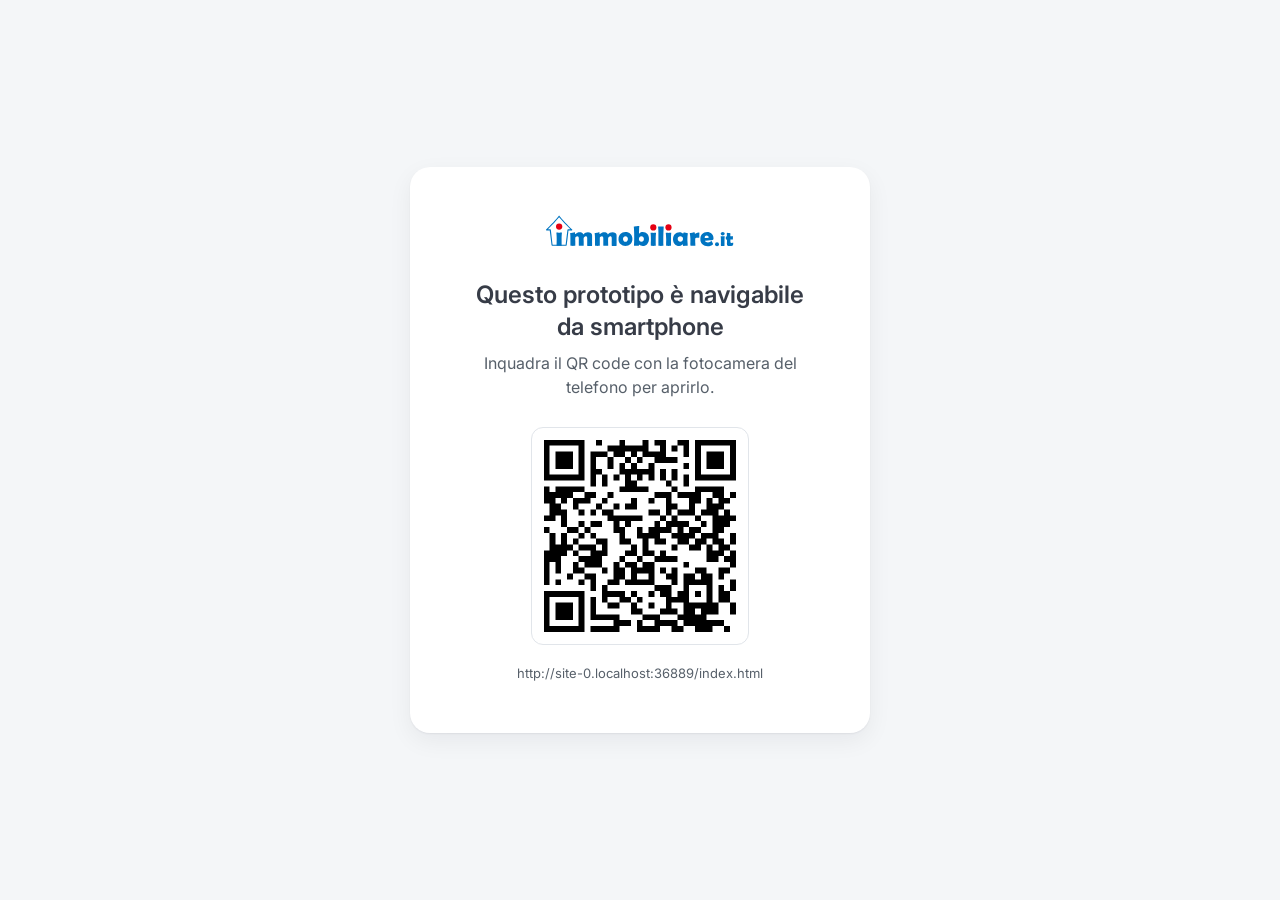
==== index.html @ 1c0529ab "Add files via upload" ====
<!DOCTYPE html>
<html lang="it">
<head>
<meta charset="utf-8">
<meta name="viewport" content="width=device-width, initial-scale=1, viewport-fit=cover">
<meta name="theme-color" content="#ffffff">
<title>Immobiliare.it · Prototipo entry point Mutui</title>
<link rel="preconnect" href="https://fonts.googleapis.com"><link rel="preconnect" href="https://fonts.gstatic.com" crossorigin>
<link href="https://fonts.googleapis.com/css2?family=Inter:wght@400;500;600&display=swap" rel="stylesheet">
<link rel="stylesheet" href="style.css">
</head>
<body>

<section class="desktop-only" aria-label="Apri da smartphone">
  <div class="desk-card">
    <img src="assets/logo.svg" alt="immobiliare.it" class="desk-logo">
    <h1>Questo prototipo è navigabile da smartphone</h1>
    <p>Inquadra il QR code con la fotocamera del telefono per aprirlo.</p>
    <div id="qr" class="qr" aria-hidden="true"></div>
    <p class="desk-url" id="deskUrl"></p>
  </div>
</section>

<div class="app" id="app">
  <header class="site-header">
    <span class="ic24 hd-back"><svg viewBox="0 0 24 24" fill="none"><path fill-rule="evenodd" clip-rule="evenodd" d="M4.234 11.456a.75.75 0 0 0-.001 1.087l6.996 6.747a.75.75 0 1 0 1.042-1.08L6.608 12.75H19.25a.75.75 0 0 0 0-1.5H6.608l5.663-5.46a.75.75 0 1 0-1.042-1.08l-6.995 6.746z" fill="#373C47"/></svg></span>
    <img class="hd-logo" src="assets/logo.svg" alt="immobiliare.it">
    <span class="hd-avatar"><svg viewBox="0 0 40 40" fill="none"><circle cx="20" cy="20" r="19.5" stroke="#D5D7DD"/><circle cx="20" cy="20" r="16" fill="#fff"/><path fill-rule="evenodd" clip-rule="evenodd" d="M20 3.333C10.567 3.333 3.333 10.567 3.333 20c0 4.35 1.537 8.231 4.118 11.15C10.468 34.566 14.915 36.666 20 36.666c5.07 0 9.503-2.088 12.521-5.483 2.595-2.927 4.145-6.82 4.145-11.183C36.666 10.567 29.433 3.333 20 3.333zM8.7 28.733c2.416-3.452 7.105-5.4 11.3-5.4s8.883 1.946 11.3 5.401c-2.55 3.343-6.594 5.432-11.3 5.432-4.707 0-8.752-2.089-11.3-5.433zm5.066-13.317a6.25 6.25 0 1 1 12.5 0 6.25 6.25 0 0 1-12.5 0z" fill="#9FA5B6"/></svg></span>
  </header>

  <div class="sticky-bar" id="stickyBar" aria-hidden="true">
    <div class="sb-info">
      <div class="sb-price">€ 250.000</div>
      <div class="sb-feat"><span class="ic20"><svg viewBox="0 0 20 20" fill="none" stroke="#57606A" stroke-width="1.667" stroke-linecap="round" stroke-linejoin="round"><path d="M15 16.666V5a1.667 1.667 0 0 0-1.667-1.667H6.667A1.667 1.667 0 0 0 5 5v11.666"/><path d="M1.666 16.667h16.667"/><path d="M11.666 10v.008"/></svg></span>5<i></i><span class="ic20"><svg viewBox="0 0 20 20" fill="none" stroke="#57606A" stroke-width="1.667" stroke-linecap="round" stroke-linejoin="round"><path d="M17.5 2.5l-10 10"/><path d="M10 2.5H2.5v15h15V10"/><path d="M13.334 2.5H17.5v4.167"/><path d="M11.667 12.5H7.5V8.333"/></svg></span>140 m²</div>
    </div>
    <div class="sb-icons"><span class="ic24"><svg viewBox="0 0 24 24" fill="none"><path fill-rule="evenodd" clip-rule="evenodd" d="M17.769 2.404a1.75 1.75 0 0 1 2.46.015l1.352 1.352a1.75 1.75 0 0 1 .015 2.46l-9.81 10.043a.75.75 0 0 1-.536.226h-3a.75.75 0 0 1-.75-.75v-3a.75.75 0 0 1 .226-.537l10.043-9.809zm1.4 1.075a.25.25 0 0 0-.352-.002l-.647.632 1.72 1.721.633-.647a.25.25 0 0 0-.002-.352l-1.352-1.352zm-.326 3.424l-1.746-1.746L9 13.066V15h1.934l7.909-8.097z" fill="#0074C1"/><path d="M5.75 4.5c-.69 0-1.25.56-1.25 1.25v12.5c0 .69.56 1.25 1.25 1.25h12.5c.69 0 1.25-.56 1.25-1.25v-6.5a.75.75 0 0 1 1.5 0v6.5A2.75 2.75 0 0 1 18.25 21H5.75A2.75 2.75 0 0 1 3 18.25V5.75A2.75 2.75 0 0 1 5.75 3h6.5a.75.75 0 0 1 0 1.5h-6.5z" fill="#0074C1"/></svg></span><span class="ic24"><svg viewBox="0 0 24 24" fill="none"><path d="M12.53 2.22a.75.75 0 0 0-1.06 0l-2.25 2.25a.75.75 0 0 0 1.06 1.06l.97-.97v10.69a.75.75 0 0 0 1.5 0V4.56l.97.97a.75.75 0 1 0 1.06-1.06l-2.25-2.25z" fill="#0074C1"/><path d="M5.5 10.25c0-.69.56-1.25 1.25-1.25h1.5a.75.75 0 0 0 0-1.5h-1.5A2.75 2.75 0 0 0 4 10.25v9A2.75 2.75 0 0 0 6.75 22h10.5A2.75 2.75 0 0 0 20 19.25v-9a2.75 2.75 0 0 0-2.75-2.75h-1.5a.75.75 0 0 0 0 1.5h1.5c.69 0 1.25.56 1.25 1.25v9c0 .69-.56 1.25-1.25 1.25H6.75c-.69 0-1.25-.56-1.25-1.25v-9z" fill="#0074C1"/></svg></span><span class="ic24"><svg viewBox="0 0 24 24" fill="none"><path d="M8.25 2a.75.75 0 0 0 0 1.5h7.5a.75.75 0 0 0 0-1.5h-7.5zm1.184 6.003a.75.75 0 0 1 .813.681l.75 8.5a.75.75 0 1 1-1.494.132l-.75-8.5a.75.75 0 0 1 .681-.813zm4.069.681a.75.75 0 1 1 1.494.132l-.75 8.5a.75.75 0 0 1-1.494-.132l.75-8.5z" fill="#0074C1"/><path fill-rule="evenodd" clip-rule="evenodd" d="M3 5.25a.75.75 0 0 1 .75-.75h16.5a.75.75 0 0 1 0 1.5h-1.071l-1.253 12.524A2.75 2.75 0 0 1 15.19 21H8.81a2.75 2.75 0 0 1-2.736-2.476L4.82 6H3.75A.75.75 0 0 1 3 5.25zM6.329 6H17.67l-1.237 12.374a1.25 1.25 0 0 1-1.243 1.126H8.81a1.25 1.25 0 0 1-1.244-1.126L6.329 6z" fill="#0074C1"/></svg></span><span class="ic24"><svg viewBox="0 0 24 24" fill="none"><path fill-rule="evenodd" clip-rule="evenodd" d="M15.74 2.61c1.974-.45 4.173.112 5.497 2.244 1.623 2.614 1.198 9.608-8.81 16.513a.75.75 0 0 1-.855 0C1.59 14.478 1.142 7.502 2.751 4.873c1.188-2.168 3.416-2.707 5.4-2.264 1.48.33 2.923 1.22 3.844 2.487.894-1.26 2.284-2.153 3.745-2.486zM12 19.834c9.322-6.617 8.929-12.634 7.963-14.19-.93-1.497-2.43-1.906-3.89-1.573-1.5.34-2.86 1.449-3.366 2.867a.75.75 0 0 1-1.413 0c-.5-1.404-1.921-2.521-3.47-2.866-1.517-.339-2.98.088-3.765 1.535l-.022.038C3.07 7.2 2.678 13.218 12 19.836" fill="#E50013"/></svg></span></div>
  </div>

  <main class="page" id="page"><div class="cat"><div class="c10"><div id="GALLERY" class="gal-mount"><div class="gallery" id="gallery">
  <div class="g-track" id="gTrack">
    <div class="g-slide promo" data-i="5"><img src="assets/2-3.jpg" alt=""></div>
    <div class="g-slide" data-i="0"><img src="assets/1.jpg" alt="Foto 1"></div>
    <div class="g-slide" data-i="1"><img src="assets/2.jpg" alt="Foto 2"></div>
    <div class="g-slide" data-i="2"><img src="assets/1-1.jpg" alt="Foto 3"></div>
    <div class="g-slide" data-i="3"><img src="assets/2-1.jpg" alt="Foto 4"></div>
    <div class="g-slide" data-i="4"><img src="assets/2-2.jpg" alt="Foto 5"></div>
    <div class="g-slide promo" data-i="5"><img src="assets/2-3.jpg" alt="Mutuo">
      <div class="promo-card"><span class="pc-top"><span class="ic24"><svg viewBox="0 0 16 16" fill="none" stroke="#fff" stroke-width="1.3" stroke-linecap="round" stroke-linejoin="round"><path d="M12 1.3H4C3.2 1.3 2.6 1.9 2.6 2.6V13.3C2.6 14 3.2 14.6 4 14.6H12C12.7 14.6 13.3 14 13.3 13.3V2.6C13.3 1.9 12.7 1.3 12 1.3Z"/><path d="M5.3 4H10.6M10.6 9.3V11.9M10.6 6.6H10.6M8 6.6H8M5.3 6.6H5.3M8 9.3H8M5.3 9.3H5.3M8 12H8M5.3 12H5.3"/></svg></span>Mutuo</span><strong>848€/mese</strong><small>Con il 20% di anticipo</small><a class="pc-btn" href="#" data-link>Approfondisci</a></div></div>
    <div class="g-slide" data-i="0"><img src="assets/1.jpg" alt=""></div>
  </div>
</div>
<div class="g-overlay" id="gOverlay">
  <div class="g-count">
    <button class="ic24" id="gPrev" aria-label="Foto precedente"><svg viewBox="0 0 24 24" fill="none"><path d="M15.53 18.53a.75.75 0 0 0 0-1.06L10.06 12l5.47-5.47a.75.75 0 0 0-1.06-1.06l-6 6a.75.75 0 0 0 0 1.06l6 6a.75.75 0 0 0 1.06 0z" fill="#fff"/></svg></button>
    <span id="gCount">1 di 5</span>
    <button class="ic24" id="gNext" aria-label="Foto successiva"><svg viewBox="0 0 24 24" fill="none"><path d="M8.47 18.53a.75.75 0 0 1 0-1.06L13.94 12 8.47 6.53a.75.75 0 0 1 1.06-1.06l6 6a.75.75 0 0 1 0 1.06l-6 6a.75.75 0 0 1-1.06 0z" fill="#fff"/></svg></button>
  </div>
  <div class="g-actions"><span class="g-circ"><svg viewBox="0 0 24 24" fill="none"><path fill-rule="evenodd" clip-rule="evenodd" d="M17.769 2.404a1.75 1.75 0 0 1 2.46.015l1.352 1.352a1.75 1.75 0 0 1 .015 2.46l-9.81 10.043a.75.75 0 0 1-.536.226h-3a.75.75 0 0 1-.75-.75v-3a.75.75 0 0 1 .226-.537l10.043-9.809zm1.4 1.075a.25.25 0 0 0-.352-.002l-.647.632 1.72 1.721.633-.647a.25.25 0 0 0-.002-.352l-1.352-1.352zm-.326 3.424l-1.746-1.746L9 13.066V15h1.934l7.909-8.097z" fill="#0074C1"/><path d="M5.75 4.5c-.69 0-1.25.56-1.25 1.25v12.5c0 .69.56 1.25 1.25 1.25h12.5c.69 0 1.25-.56 1.25-1.25v-6.5a.75.75 0 0 1 1.5 0v6.5A2.75 2.75 0 0 1 18.25 21H5.75A2.75 2.75 0 0 1 3 18.25V5.75A2.75 2.75 0 0 1 5.75 3h6.5a.75.75 0 0 1 0 1.5h-6.5z" fill="#0074C1"/></svg></span><span class="g-circ"><svg viewBox="0 0 24 24" fill="none"><path d="M12.53 2.22a.75.75 0 0 0-1.06 0l-2.25 2.25a.75.75 0 0 0 1.06 1.06l.97-.97v10.69a.75.75 0 0 0 1.5 0V4.56l.97.97a.75.75 0 1 0 1.06-1.06l-2.25-2.25z" fill="#0074C1"/><path d="M5.5 10.25c0-.69.56-1.25 1.25-1.25h1.5a.75.75 0 0 0 0-1.5h-1.5A2.75 2.75 0 0 0 4 10.25v9A2.75 2.75 0 0 0 6.75 22h10.5A2.75 2.75 0 0 0 20 19.25v-9a2.75 2.75 0 0 0-2.75-2.75h-1.5a.75.75 0 0 0 0 1.5h1.5c.69 0 1.25.56 1.25 1.25v9c0 .69-.56 1.25-1.25 1.25H6.75c-.69 0-1.25-.56-1.25-1.25v-9z" fill="#0074C1"/></svg></span><span class="g-circ"><svg viewBox="0 0 24 24" fill="none"><path d="M8.25 2a.75.75 0 0 0 0 1.5h7.5a.75.75 0 0 0 0-1.5h-7.5zm1.184 6.003a.75.75 0 0 1 .813.681l.75 8.5a.75.75 0 1 1-1.494.132l-.75-8.5a.75.75 0 0 1 .681-.813zm4.069.681a.75.75 0 1 1 1.494.132l-.75 8.5a.75.75 0 0 1-1.494-.132l.75-8.5z" fill="#0074C1"/><path fill-rule="evenodd" clip-rule="evenodd" d="M3 5.25a.75.75 0 0 1 .75-.75h16.5a.75.75 0 0 1 0 1.5h-1.071l-1.253 12.524A2.75 2.75 0 0 1 15.19 21H8.81a2.75 2.75 0 0 1-2.736-2.476L4.82 6H3.75A.75.75 0 0 1 3 5.25zM6.329 6H17.67l-1.237 12.374a1.25 1.25 0 0 1-1.243 1.126H8.81a1.25 1.25 0 0 1-1.244-1.126L6.329 6z" fill="#0074C1"/></svg></span><span class="g-circ"><svg viewBox="0 0 24 24" fill="none"><path fill-rule="evenodd" clip-rule="evenodd" d="M15.74 2.61c1.974-.45 4.173.112 5.497 2.244 1.623 2.614 1.198 9.608-8.81 16.513a.75.75 0 0 1-.855 0C1.59 14.478 1.142 7.502 2.751 4.873c1.188-2.168 3.416-2.707 5.4-2.264 1.48.33 2.923 1.22 3.844 2.487.894-1.26 2.284-2.153 3.745-2.486zM12 19.834c9.322-6.617 8.929-12.634 7.963-14.19-.93-1.497-2.43-1.906-3.89-1.573-1.5.34-2.86 1.449-3.366 2.867a.75.75 0 0 1-1.413 0c-.5-1.404-1.921-2.521-3.47-2.866-1.517-.339-2.98.088-3.765 1.535l-.022.038C3.07 7.2 2.678 13.218 12 19.836" fill="#E50013"/></svg></span></div>
</div>
<div class="g-badges" id="gBadges">
  <button class="g-pill g-vedi" data-open-gallery aria-label="Vedi foto"><span class="ic16"><svg viewBox="0 0 16 16" fill="none"><path d="M5.5 2a.5.5 0 0 0 0 1h6A1.5 1.5 0 0 1 13 4.5v6a.5.5 0 0 0 1 0v-6A2.5 2.5 0 0 0 11.5 2h-6z" fill="#fff"/><path fill-rule="evenodd" clip-rule="evenodd" d="M7.333 7.167a1.5 1.5 0 1 1 3 0 1.5 1.5 0 0 1-3 0zm1.5-.5a.5.5 0 1 0 0 1 .5.5 0 0 0 0-1z" fill="#fff"/><path fill-rule="evenodd" clip-rule="evenodd" d="M3.833 4A1.833 1.833 0 0 0 2 5.833v6.334C2 13.179 2.82 14 3.833 14h6.334C11.179 14 12 13.18 12 12.167V5.833A1.833 1.833 0 0 0 10.167 4H3.833zM3 5.833C3 5.373 3.373 5 3.833 5h6.334c.46 0 .833.373.833.833v5.907l-.636-.89a1.17 1.17 0 0 0-1.774-.147l-.097.096-.683.586a.17.17 0 0 1-.227-.009L5.825 9.618a1.17 1.17 0 0 0-1.65 0L3 10.793V5.833zm.001 6.372a.833.833 0 0 0 .832.795h6.334a.8.8 0 0 0 .422-.115l-1.038-1.454a.17.17 0 0 0-.254-.021l-.11.11-.028.027-.698.598a1.17 1.17 0 0 1-1.584-.061L5.118 10.325a.17.17 0 0 0-.236 0L3.02 12.187l-.019.018z" fill="#fff"/></svg></span>Vedi foto</button>
  <span class="g-pill g-num" id="gNum">1/5</span>
</div>
</div><div class="cf"><i class="c0" data-open-gallery role="button" aria-label="Apri galleria"><svg viewBox="0 0 56 56" fill="none"><path d="M4 11C4 6.5 7.5 3 12 3H44C48.4 3 52 6.5 52 11V43C52 47.4 48.4 51 44 51H12C7.5 51 4 47.4 4 43V11Z" fill="#fff"/><path fill-rule="evenodd" d="M23.6 16.5C23.3 16.5 23.1 16.5 23 16.7C22.8 16.9 22.7 17.1 22.7 17.3C22.7 17.6 22.8 17.8 23 17.9C23.1 18.1 23.3 18.2 23.6 18.2H34.1C34.8 18.2 35.4 18.5 35.9 19C36.4 19.5 36.7 20.1 36.7 20.8V31.3C36.7 31.6 36.8 31.8 37 31.9C37.1 32.1 37.3 32.2 37.6 32.2C37.8 32.2 38 32.1 38.2 31.9C38.4 31.8 38.5 31.6 38.5 31.3V20.8C38.5 19.7 38 18.6 37.2 17.7C36.3 16.9 35.2 16.5 34.1 16.5H23.6Z" fill="#0074C1"/><path fill-rule="evenodd" d="M26.8 25.5C26.8 24.8 27.1 24.1 27.6 23.6C28 23.1 28.7 22.9 29.4 22.9C30.1 22.9 30.8 23.1 31.3 23.6C31.8 24.1 32 24.8 32 25.5C32 26.2 31.8 26.9 31.3 27.3C30.8 27.8 30.1 28.1 29.4 28.1C28.7 28.1 28 27.8 27.6 27.3C27.1 26.9 26.8 26.2 26.8 25.5ZM29.4 24.6C29.2 24.6 29 24.7 28.8 24.9C28.6 25 28.5 25.3 28.5 25.5C28.5 25.7 28.6 25.9 28.8 26.1C29 26.3 29.2 26.4 29.4 26.4C29.6 26.4 29.9 26.3 30 26.1C30.2 25.9 30.3 25.7 30.3 25.5C30.3 25.3 30.2 25 30 24.9C29.9 24.7 29.6 24.6 29.4 24.6Z" fill="#0074C1"/><path fill-rule="evenodd" d="M20.7 20C19.8 20 19 20.3 18.4 20.9C17.8 21.5 17.5 22.3 17.5 23.2V34.2C17.5 35.1 17.8 35.9 18.4 36.5C19 37.1 19.8 37.5 20.7 37.5H31.7C32.6 37.5 33.4 37.1 34 36.5C34.6 35.9 35 35.1 35 34.2V23.2C35 22.7 34.9 22.3 34.7 21.9C34.5 21.5 34.3 21.2 34 20.9C33.7 20.6 33.4 20.4 33 20.2C32.6 20 32.2 20 31.7 20H20.7ZM19.2 23.2C19.2 22.4 19.9 21.7 20.7 21.7H31.7C32.5 21.7 33.2 22.4 33.2 23.2V33.5L32.1 31.9C31.9 31.7 31.7 31.5 31.4 31.3C31.2 31.2 30.9 31.1 30.6 31.1C30.3 31.1 30 31.1 29.7 31.2C29.4 31.3 29.2 31.5 29 31.7L28.8 31.8L27.6 32.9C27.6 32.9 27.5 32.9 27.4 32.9C27.3 32.9 27.3 32.9 27.2 32.9L24.1 29.8C23.8 29.4 23.2 29.2 22.7 29.2C22.2 29.2 21.6 29.4 21.3 29.8L19.2 31.8V23.2ZM19.2 34.3C19.2 34.7 19.4 35 19.7 35.3C19.9 35.6 20.3 35.7 20.7 35.7H31.7C32 35.7 32.3 35.6 32.5 35.5L30.7 33L30.5 32.8C30.4 32.8 30.4 32.8 30.3 32.9L30 33.1L28.8 34.2C28.4 34.5 27.9 34.7 27.3 34.7C26.8 34.7 26.3 34.5 26 34.1L22.9 31L22.7 30.9L22.5 31L19.2 34.3Z" fill="#0074C1"/></svg></i><i class="c0"><svg viewBox="0 0 56 56" fill="none"><path d="M4 11C4 6.5 7.5 3 12 3H44C48.4 3 52 6.5 52 11V43C52 47.4 48.4 51 44 51H12C7.5 51 4 47.4 4 43V11Z" fill="#fff"/><path fill-rule="evenodd" d="M19.5 17.6C18.6 17.6 17.8 18 17.2 18.6C16.6 19.2 16.3 20 16.3 20.8V33.1C16.3 33.5 16.4 33.9 16.5 34.3C16.7 34.7 16.9 35 17.2 35.3C17.5 35.6 17.9 35.9 18.3 36C18.7 36.2 19.1 36.3 19.5 36.3H36.4C36.8 36.3 37.2 36.2 37.6 36C38 35.9 38.4 35.6 38.7 35.3C39 35 39.2 34.7 39.4 34.3C39.5 33.9 39.6 33.5 39.6 33.1V26.7C39.6 25.8 39.3 25 38.7 24.4C38.1 23.8 37.3 23.5 36.4 23.5H33.8V20.8C33.8 20 33.4 19.2 32.8 18.6C32.2 18 31.4 17.6 30.6 17.6H19.5ZM18 20.8C18 20 18.7 19.4 19.5 19.4H30.6C31.4 19.4 32 20 32 20.8V24.3C32 24.8 32.4 25.2 32.9 25.2H36.4C37.2 25.2 37.9 25.9 37.9 26.7V33.1C37.9 33.9 37.2 34.5 36.4 34.5H33.8V29.9C33.8 29.6 33.7 29.4 33.5 29.2C33.4 29.1 33.1 29 32.9 29C32.7 29 32.5 29.1 32.3 29.2C32.1 29.4 32 29.6 32 29.9V34.5H19.5C18.7 34.5 18 33.9 18 33.1V20.8Z" fill="#0074C1"/></svg></i><i class="c0"><svg viewBox="0 0 56 56" fill="none"><path d="M4 11C4 6.5 7.5 3 12 3H44C48.4 3 52 6.5 52 11V43C52 47.4 48.4 51 44 51H12C7.5 51 4 47.4 4 43V11Z" fill="#fff"/><path fill-rule="evenodd" d="M16.3 27C16.3 21.6 21.7 17.6 27.9 17.6C28.5 17.6 29 17.6 29.5 17.7C29.7 17.7 29.9 17.8 30.1 18C30.2 18.2 30.3 18.4 30.3 18.7C30.3 18.9 30.1 19.1 30 19.3C29.8 19.4 29.5 19.5 29.3 19.4C28.9 19.4 28.4 19.4 28 19.4C22.3 19.4 18 22.9 18 27C18 31 22.3 34.5 28 34.5C33.6 34.5 37.9 31 37.9 27C37.9 24.9 36.8 23 34.9 21.6V23.7C34.9 24 34.9 24.2 34.7 24.4C34.5 24.5 34.3 24.6 34.1 24.6C33.8 24.6 33.6 24.5 33.5 24.4C33.3 24.2 33.2 24 33.2 23.7V19.7C33.2 19.4 33.3 19.2 33.5 19C33.6 18.9 33.8 18.8 34.1 18.8H38.2C38.4 18.8 38.6 18.9 38.8 19C38.9 19.2 39 19.4 39 19.7C39 19.9 38.9 20.1 38.8 20.3C38.6 20.4 38.4 20.5 38.2 20.5H36.4C38.4 22.2 39.6 24.4 39.6 27C39.6 32.3 34.2 36.3 27.9 36.3C21.7 36.3 16.3 32.3 16.3 27Z" fill="#0074C1"/><path fill-rule="evenodd" d="M24.5 27C24.5 26 24.8 25.1 25.5 24.5C26.1 23.8 27 23.5 28 23.5C28.9 23.5 29.8 23.8 30.4 24.5C31.1 25.1 31.5 26 31.5 27C31.5 27.9 31.1 28.8 30.4 29.4C29.8 30.1 28.9 30.5 28 30.5C27 30.5 26.1 30.1 25.5 29.4C24.8 28.8 24.5 27.9 24.5 27ZM28 25.2C27.5 25.2 27 25.4 26.7 25.7C26.4 26 26.2 26.5 26.2 27C26.2 27.4 26.4 27.9 26.7 28.2C27 28.5 27.5 28.7 28 28.7C28.4 28.7 28.9 28.5 29.2 28.2C29.5 27.9 29.7 27.4 29.7 27C29.7 26.5 29.5 26 29.2 25.7C28.9 25.4 28.4 25.2 28 25.2Z" fill="#0074C1"/></svg></i><i class="c0"><svg viewBox="0 0 56 56" fill="none"><path d="M4 11C4 6.5 7.5 3 12 3H44C48.4 3 52 6.5 52 11V43C52 47.4 48.4 51 44 51H12C7.5 51 4 47.4 4 43V11Z" fill="#fff"/><path fill-rule="evenodd" d="M19.5 19.4C18.6 19.4 17.8 19.7 17.2 20.3C16.6 20.9 16.3 21.7 16.3 22.6V31.9C16.3 32.8 16.6 33.6 17.2 34.2C17.8 34.8 18.6 35.1 19.5 35.1H28.8C29.7 35.1 30.5 34.8 31.1 34.2C31.7 33.6 32 32.8 32 31.9V31.6L37.1 32.7C37.4 32.8 37.7 32.8 38 32.7C38.3 32.7 38.6 32.5 38.8 32.3C39.1 32.1 39.3 31.9 39.4 31.6C39.5 31.3 39.6 31 39.6 30.7V23.5C39.6 23.2 39.5 22.9 39.4 22.6C39.3 22.3 39.1 22.1 38.8 21.9C38.6 21.7 38.3 21.6 38 21.5C37.7 21.5 37.3 21.5 37 21.5L32 22.9V22.6C32 21.7 31.7 20.9 31.1 20.3C30.5 19.7 29.7 19.4 28.8 19.4H19.5ZM32 24.9V29.5C32 29.7 32.1 29.8 32.3 29.8L37.5 31L37.8 31L37.9 30.7V23.5L37.8 23.3L37.5 23.2L32.2 24.6L32 24.9ZM30.3 22.6C30.3 21.8 29.6 21.1 28.8 21.1H19.5C18.7 21.1 18 21.8 18 22.6V31.9C18 32.7 18.7 33.4 19.5 33.4H28.8C29.6 33.4 30.3 32.7 30.3 31.9V22.6Z" fill="#0074C1"/></svg></i><div id="n750_2903" class="ce" data-scroll-calc role="button"><div class="cc"><i class="c1"><svg viewBox="0 0 18 22" fill="none"><path d="M0.8 2.9V18.6C0.8 19.8 1.7 20.8 2.9 20.8H14.3C15.5 20.8 16.5 19.8 16.5 18.6V2.9C16.5 1.7 15.5 0.8 14.3 0.8H2.9C1.7 0.8 0.8 1.7 0.8 2.9Z" stroke="#0074C1" stroke-width="1.6" stroke-linecap="round" stroke-linejoin="round"/></svg></i><i class="c2"><svg viewBox="0 0 3 3" fill="none"><circle cx="1.1" cy="1.05" r="1.05" fill="#0074C1"/></svg></i><i class="c3"><svg viewBox="0 0 3 3" fill="none"><circle cx="1.1" cy="1.05" r="1.05" fill="#0074C1"/></svg></i><i class="c4"><svg viewBox="0 0 3 3" fill="none"><circle cx="1.1" cy="1.05" r="1.05" fill="#0074C1"/></svg></i><i class="c5"><svg viewBox="0 0 3 3" fill="none"><circle cx="1.1" cy="1.05" r="1.05" fill="#0074C1"/></svg></i><i class="c6"><svg viewBox="0 0 3 3" fill="none"><circle cx="1.1" cy="1.05" r="1.05" fill="#0074C1"/></svg></i><i class="c7"><svg viewBox="0 0 3 3" fill="none"><circle cx="1.1" cy="1.05" r="1.05" fill="#0074C1"/></svg></i><i class="c8"><svg viewBox="0 0 3 3" fill="none"><circle cx="1.1" cy="1.05" r="1.05" fill="#0074C1"/></svg></i><i class="c9"><svg viewBox="0 0 3 3" fill="none"><circle cx="1.1" cy="1.05" r="1.05" fill="#0074C1"/></svg></i><i class="ca"><svg viewBox="0 0 3 3" fill="none"><circle cx="1.1" cy="1.05" r="1.05" fill="#0074C1"/></svg></i><i class="cb"><svg viewBox="0 0 18 2" fill="none" style="overflow:visible"><path d="M0.8 0.8H16.2" stroke="#0074C1" stroke-width="1.6" stroke-linecap="round"/></svg></i></div><p class="cd">Mutuo</p></div></div><div class="c10"><div class="ch"><div class="cl"><i class="c0"><svg viewBox="0 0 48 48" fill="none"><path d="M5.2 47.5H32L14 9.5L0 18.3V40C0 43.4 2.1 46.3 5.2 47.5Z" fill="#BEDBA5"/><path d="M45 1.7L18 17.9L33.9 47.9H40C44.4 47.9 48 44.4 48 39.9V7.9C48 5.4 46.8 3.2 45 1.7Z" fill="#FDF9EF"/><path d="M0 18.9L13.5 10.5L3.4 1.5H3.3C1.3 2.9 0 5.3 0 8V18.9Z" fill="#CCE5FF"/><path d="M10 2L19 16.5L44.5 2V1.3C43.2 0.5 41.6 0 40 0H8.5L10 2Z" fill="#CCE5FF"/><path d="M6.7 0.1C4.3 0.4 2.2 1.9 1 3.9L26.5 47H34.5L16.6 16.8L42.5 1V0.3C41.7 0.1 40.8 0 40 0H31.1L13.1 10.9L6.7 0.1Z" fill="#FFE8A9"/><path fill-rule="evenodd" d="M31.5 25.3C32.4 24 33 22.4 33 20.7C33 15.9 28.9 12 23.9 12C19 12 15 15.9 15 20.7C15 22.4 15.5 24 16.4 25.3L16.6 25.7L23.9 36L31.3 25.7L31.5 25.3Z" fill="#0074C1"/><path fill-rule="evenodd" d="M27.8 20.7C27.8 22.7 26.1 24.4 24 24.4C21.8 24.4 20.1 22.7 20.1 20.7C20.1 18.6 21.8 16.9 24 16.9C26.1 16.9 27.8 18.6 27.8 20.7Z" fill="#fff"/><path fill-rule="evenodd" d="M40 1H8C4.1 1 1 4.1 1 8V40C1 43.8 4.1 47 8 47H40C43.8 47 47 43.8 47 40V8C47 4.1 43.8 1 40 1ZM8 0C3.5 0 0 3.5 0 8V40C0 44.4 3.5 48 8 48H40C44.4 48 48 44.4 48 40V8C48 3.5 44.4 0 40 0H8Z" fill="#D9D9D9"/></svg></i><div class="ck"><div class="ch"><p class="cg">Appartamento via Luigi Bertelli 18, Talenti - Monte Sacro, Roma</p></div><div class="cj"><p class="ci">Roma</p><p class="ci">•</p><p class="ci">Talenti - Monte Sacro</p><p class="ci">•</p><p class="ci">Via Luigi Bertelli, 18</p></div></div></div><div class="cu"><div class="cn"><p class="cm">€ 250.000</p></div><div class="ct"><a id="n750_2953" class="cs" data-link><p class="co">Mutuo · 848€ al mese per 30 anni</p><div class="cr"><i class="cp"><svg viewBox="0 0 16 16" fill="none" stroke="#0074C1" stroke-width="1.3" stroke-linecap="round" stroke-linejoin="round"><path d="M12 1.3H4C3.2 1.3 2.6 1.9 2.6 2.6V13.3C2.6 14 3.2 14.6 4 14.6H12C12.7 14.6 13.3 14 13.3 13.3V2.6C13.3 1.9 12.7 1.3 12 1.3Z"/><path d="M5.3 4H10.6M10.6 9.3V11.9M10.6 6.6H10.6M8 6.6H8M5.3 6.6H5.3M8 9.3H8M5.3 9.3H5.3M8 12H8M5.3 12H5.3"/></svg></i><p class="cq">Calcola la tua rata</p></div></a></div></div></div><div class="cz"><div class="cy"><i class="cv"><svg viewBox="0 0 16 16" fill="none"><path fill-rule="evenodd" d="M3.1 2.6C2.6 2.6 2.2 2.8 1.8 3.2C1.5 3.5 1.3 4 1.3 4.5V11.5C1.3 11.7 1.3 11.9 1.4 12.2C1.5 12.4 1.6 12.6 1.8 12.7C2 12.9 2.2 13.1 2.4 13.1C2.6 13.2 2.9 13.3 3.1 13.3H12.8C13 13.3 13.3 13.2 13.5 13.1C13.7 13.1 13.9 12.9 14.1 12.7C14.2 12.6 14.4 12.4 14.5 12.2C14.6 11.9 14.6 11.7 14.6 11.5V7.8C14.6 7.3 14.4 6.8 14.1 6.5C13.7 6.1 13.3 6 12.8 6H11.3V4.5C11.3 4 11.1 3.5 10.7 3.2C10.4 2.8 9.9 2.6 9.4 2.6H3.1ZM2.3 4.5C2.3 4 2.7 3.6 3.1 3.6H9.4C9.9 3.6 10.3 4 10.3 4.5V6.5C10.3 6.7 10.5 7 10.8 7H12.8C13.2 7 13.6 7.3 13.6 7.8V11.5C13.6 11.9 13.2 12.3 12.8 12.3H11.3V9.6C11.3 9.5 11.2 9.4 11.1 9.3C11 9.2 10.9 9.1 10.8 9.1C10.7 9.1 10.5 9.2 10.4 9.3C10.3 9.4 10.3 9.5 10.3 9.6V12.3H3.1C2.7 12.3 2.3 11.9 2.3 11.5V4.5Z" fill="#373C47"/></svg></i><div class="cx"><p class="cw">5</p></div></div><div class="cy"><i class="cv"><svg viewBox="0 0 16 16" fill="none"><path fill-rule="evenodd" d="M2 3.8C2 3.3 2.1 2.8 2.5 2.5C2.8 2.1 3.3 2 3.8 2H12.1C12.6 2 13.1 2.1 13.4 2.5C13.8 2.8 14 3.3 14 3.8V12.1C14 12.6 13.8 13.1 13.4 13.4C13.1 13.8 12.6 14 12.1 14H3.8C3.3 14 2.8 13.8 2.5 13.4C2.1 13.1 2 12.6 2 12.1V3.8ZM3.8 3C3.3 3 3 3.3 3 3.8V12.1C3 12.6 3.3 13 3.8 13H12.1C12.6 13 13 12.6 13 12.1V3.8C13 3.3 12.6 3 12.1 3H3.8ZM5 5.7V6.5C5 6.6 4.9 6.7 4.8 6.8C4.7 6.9 4.6 7 4.5 7C4.3 7 4.2 6.9 4.1 6.8C4 6.7 4 6.6 4 6.5V4.5C4 4.3 4 4.2 4.1 4.1C4.2 4 4.3 4 4.5 4H6.4C6.6 4 6.7 4 6.8 4.1C6.9 4.2 6.9 4.3 6.9 4.5C6.9 4.6 6.9 4.7 6.8 4.8C6.7 4.9 6.6 5 6.4 5H5.7L7.3 6.6C7.4 6.7 7.4 6.8 7.4 6.9C7.4 7.1 7.4 7.2 7.3 7.3C7.2 7.4 7.1 7.4 6.9 7.4C6.8 7.4 6.7 7.4 6.6 7.3L5 5.7ZM11 9.5V10.2L9.3 8.6L8.9 8.4L8.6 8.6L8.4 8.9L8.6 9.3L10.2 11H9.5C9.3 11 9.2 11 9.1 11.1C9 11.2 9 11.3 9 11.5C9 11.6 9 11.7 9.1 11.8C9.2 11.9 9.3 12 9.5 12H11.5C11.6 12 11.7 11.9 11.8 11.8C11.9 11.7 12 11.6 12 11.5V9.5C12 9.3 11.9 9.2 11.8 9.1C11.7 9 11.6 9 11.5 9C11.3 9 11.2 9 11.1 9.1C11 9.2 11 9.3 11 9.5Z" fill="#373C47"/></svg></i><div class="cx"><p class="cw">140 m²</p></div></div><div class="cy"><i class="cv"><svg viewBox="0 0 16 16" fill="none"><path fill-rule="evenodd" d="M3.6 3.5C3.6 3.2 3.7 2.9 3.9 2.7C4.1 2.5 4.3 2.3 4.6 2.3C4.9 2.3 5.2 2.3 5.4 2.5C5.6 2.6 5.8 2.8 5.9 3.1L5.3 4.2C5.3 4.3 5.3 4.4 5.3 4.5C5.3 4.6 5.4 4.7 5.4 4.8C5.5 4.9 5.6 4.9 5.7 4.9C5.8 5 5.9 4.9 6 4.9L8.2 3.9C8.3 3.9 8.3 3.8 8.4 3.7C8.4 3.6 8.5 3.5 8.4 3.4C8.4 3.3 8.4 3.2 8.3 3.1C8.3 3 8.2 3 8.1 3L6.8 2.7C6.6 2.2 6.3 1.8 5.9 1.6C5.4 1.3 4.9 1.2 4.4 1.3C3.9 1.4 3.4 1.7 3.1 2.1C2.8 2.5 2.6 2.9 2.6 3.5V7.6H1.8C1.7 7.6 1.5 7.7 1.4 7.8C1.3 7.9 1.3 8 1.3 8.1C1.3 8.2 1.3 8.4 1.4 8.5C1.5 8.6 1.7 8.6 1.8 8.6H2.6V10.1C2.6 10.7 2.8 11.3 3.1 11.7C3.4 12.2 3.8 12.6 4.3 12.9V14.1C4.3 14.2 4.3 14.4 4.4 14.5C4.5 14.6 4.7 14.6 4.8 14.6C4.9 14.6 5 14.6 5.1 14.5C5.2 14.4 5.3 14.2 5.3 14.1V13.2C5.4 13.3 5.6 13.3 5.8 13.3H10.1C10.3 13.3 10.5 13.3 10.6 13.2V14.1C10.6 14.2 10.7 14.4 10.8 14.5C10.9 14.6 11 14.6 11.1 14.6C11.2 14.6 11.4 14.6 11.5 14.5C11.6 14.4 11.6 14.2 11.6 14.1V12.9C12.1 12.6 12.5 12.2 12.8 11.7C13.1 11.3 13.3 10.7 13.3 10.1V8.6H14.1C14.2 8.6 14.4 8.6 14.5 8.5C14.6 8.4 14.6 8.2 14.6 8.1C14.6 8 14.6 7.9 14.5 7.8C14.4 7.7 14.2 7.6 14.1 7.6H3.6V3.5ZM12.3 8.6H3.6V10.1C3.6 10.7 3.8 11.2 4.3 11.6C4.7 12.1 5.2 12.3 5.8 12.3H10.1C10.7 12.3 11.2 12.1 11.6 11.6C12.1 11.2 12.3 10.7 12.3 10.1V8.6Z" fill="#373C47"/></svg></i><div class="cx"><p class="cw">2</p></div></div><div class="cy"><i class="cv"><svg viewBox="0 0 16 16" fill="none"><path fill-rule="evenodd" d="M2 2.8C2 2.3 2.3 2 2.8 2H4.8C5.2 2 5.6 2.3 5.6 2.8V4.3H7.5C7.9 4.3 8.3 4.7 8.3 5.1V7.3H10.1C10.6 7.3 11 7.7 11 8.1V10.3H13.1C13.6 10.3 14 10.7 14 11.1V13.1C14 13.6 13.6 14 13.1 14H2.8C2.3 14 2 13.6 2 13.1V2.8ZM3 3V13H13V11.3H10.8C10.3 11.3 10 10.9 10 10.5V8.3H8.1C7.7 8.3 7.3 7.9 7.3 7.5V5.3H5.5C5 5.3 4.6 4.9 4.6 4.5V3H3Z" fill="#373C47"/></svg></i><div class="cx"><p class="cw">R</p></div></div><div class="cy"><i class="cv"><svg viewBox="0 0 16 16" fill="none"><path fill-rule="evenodd" d="M10.5 10.2L10.8 10.3L11.1 10.2L12.2 9C12.3 8.8 12.3 8.6 12.2 8.4L11.9 8.3L11.6 8.4L11.2 8.8V6.4C11.2 6.1 11 6 10.8 6C10.6 6 10.4 6.1 10.4 6.4V8.8L10 8.4L9.7 8.3L9.4 8.4C9.3 8.6 9.3 8.8 9.4 9L10.5 10.2ZM4.8 6.1L5.1 6L5.4 6.1L6.5 7.2C6.7 7.4 6.7 7.7 6.5 7.8L6.2 8L5.9 7.8L5.5 7.4V9.9C5.5 10.1 5.3 10.3 5.1 10.3C4.9 10.3 4.7 10.1 4.7 9.9V7.4L4.3 7.8L4 8L3.7 7.8C3.6 7.6 3.6 7.4 3.7 7.2L4.8 6.1Z" fill="#373C47"/><path fill-rule="evenodd" d="M14 3.8V12.1C14 12.6 13.8 13.1 13.4 13.4C13.1 13.8 12.6 14 12.1 14H3.8C3.3 14 2.8 13.8 2.5 13.4C2.1 13.1 2 12.6 2 12.1V3.8C2 3.3 2.1 2.8 2.5 2.5C2.8 2.1 3.3 2 3.8 2H12.1C12.6 2 13.1 2.1 13.4 2.5C13.8 2.8 14 3.3 14 3.8ZM13 12.1V3.8C13 3.3 12.6 3 12.1 3H8.5V13H12.1C12.6 13 13 12.6 13 12.1ZM7.5 13V3H3.8C3.3 3 3 3.3 3 3.8V12.1C3 12.6 3.3 13 3.8 13H7.5Z" fill="#373C47"/></svg></i><div class="cx"><p class="cw">Sì</p></div></div><div class="cy"><i class="cv"><svg viewBox="0 0 16 16" fill="none"><path fill-rule="evenodd" d="M7.1 1.3C6.3 1.3 5.5 1.6 4.9 2.2C4.3 2.8 3.9 3.6 3.9 4.4V9.9H3.6V9.6C3.6 9.5 3.6 9.4 3.5 9.3C3.4 9.2 3.2 9.1 3.1 9.1C3 9.1 2.9 9.2 2.8 9.3C2.7 9.4 2.6 9.5 2.6 9.6V10.3L2.1 11.5C2 11.8 1.9 12 1.9 12.3C1.9 12.5 2 12.8 2.1 13L2.3 13.6C2.2 13.7 2.1 13.7 2 13.8C2 13.9 1.9 14 2 14.2C2 14.3 2 14.4 2.1 14.5C2.2 14.6 2.3 14.6 2.4 14.6H13.4C13.6 14.6 13.7 14.6 13.8 14.5C13.9 14.4 13.9 14.3 13.9 14.2C14 14 13.9 13.9 13.9 13.8C13.8 13.7 13.7 13.7 13.6 13.6L13.8 13C13.9 12.8 14 12.5 14 12.3C14 12 13.9 11.8 13.8 11.5L13.3 10.3V9.6C13.3 9.5 13.2 9.4 13.1 9.3C13 9.2 12.9 9.1 12.8 9.1C12.7 9.1 12.5 9.2 12.4 9.3C12.3 9.4 12.3 9.5 12.3 9.6V9.9H11.9V4.4C11.9 3.6 11.6 2.8 11 2.2C10.4 1.6 9.6 1.3 8.8 1.3H7.1ZM11.3 13.6H12.5L12.9 12.6C13 12.5 13 12.4 13 12.3C13 12.2 13 12 12.9 11.9L12.5 10.9H11.3V13.6ZM10.3 10.9V13.6H8.4V10.9H10.3ZM10.8 9.9H10.9V5.3H4.9V9.9H10.8ZM7.4 13.6H5.6V10.9H7.4V13.6ZM4.6 13.6V10.9H3.4L3 11.9C2.9 12 2.9 12.2 2.9 12.3C2.9 12.4 2.9 12.5 3 12.6L3.4 13.6H4.6ZM6.3 2.4C6.6 2.3 6.8 2.3 7.1 2.3H7.4V3.5L6.3 2.4ZM5.5 3C5.2 3.4 5 3.8 5 4.3H6.9L5.5 3ZM10.4 3C10.7 3.4 10.9 3.8 10.9 4.3H9L10.4 3ZM9.6 2.4L8.4 3.5V2.3H8.8C9.1 2.3 9.3 2.3 9.6 2.4Z" fill="#373C47"/></svg></i><div class="cx"><p class="cw">Balcone</p></div></div></div></div><div class="c1a"><div class="c19"><div class="c15"><i class="c11"><svg viewBox="0 0 24 24" fill="none"><path fill-rule="evenodd" d="M17.7 2.4C18 2 18.5 1.9 19 1.9C19.4 1.9 19.9 2 20.2 2.4L21.5 3.7C21.9 4 22 4.5 22 4.9C22 5.4 21.9 5.9 21.5 6.2L11.7 16.2L11.2 16.5H8.2C8 16.5 7.8 16.4 7.7 16.2C7.5 16.1 7.5 15.9 7.5 15.7V12.7L7.7 12.2L17.7 2.4ZM19.1 3.4H18.8L18.1 4.1L19.8 5.8L20.5 5.1V4.8L19.1 3.4ZM18.8 6.9L17 5.1L9 13V15H10.9L18.8 6.9Z" fill="#373C47"/><path fill-rule="evenodd" d="M5.7 4.5C5 4.5 4.5 5 4.5 5.7V18.2C4.5 18.9 5 19.5 5.7 19.5H18.2C18.9 19.5 19.5 18.9 19.5 18.2V11.7C19.5 11.5 19.5 11.3 19.7 11.2C19.8 11 20 11 20.2 11C20.4 11 20.6 11 20.7 11.2C20.9 11.3 21 11.5 21 11.7V18.2C21 18.9 20.7 19.6 20.1 20.1C19.6 20.7 18.9 21 18.2 21H5.7C5 21 4.3 20.7 3.8 20.1C3.2 19.6 3 18.9 3 18.2V5.7C3 5 3.2 4.3 3.8 3.8C4.3 3.2 5 3 5.7 3H12.2C12.4 3 12.6 3 12.7 3.2C12.9 3.3 13 3.5 13 3.7C13 3.9 12.9 4.1 12.7 4.2C12.6 4.4 12.4 4.5 12.2 4.5H5.7Z" fill="#373C47"/></svg></i><div class="c14"><div class="c13"><p class="c12">Nota</p></div></div></div><div class="c17"><p class="c16">aggiungi</p></div><div class="c18"></div></div></div><div class="c1z"><div id="n750_3007" class="c1y"><div class="c1b"></div><a id="n750_3009" class="c1m" data-link><div class="c1i"><div class="c1e"><div class="c1d"><b class="c1c"></b></div></div><div class="c1h"><p class="c1f">Quanto mutuo puoi ottenere?</p><p class="c1g">Simula importo e rata in 3 minuti</p></div></div><div class="c1l"><div class="c1k"><p class="c1j">FAI UNA SIMULAZIONE</p></div></div></a><div class="c1x"><div class="c1t"><div class="c1p"><div class="c1d"><div class="c1n"></div><b class="c1o"></b></div></div><div class="c1s"><div class="ch"><p class="c1q">Eni Plenitude</p></div><div class="ch"><p class="c1r">Con Fixa Time 24 Smart, 30% di sconto su luce e/o gas</p></div></div></div><div class="c1w"><div class="c1v"><p class="c1u">Approfittane</p></div></div></div></div></div><div class="c22"><i class="c11"><svg viewBox="0 0 24 24" fill="none"><path fill-rule="evenodd" d="M14.9 14.9C15.1 15 15.3 15 15.5 14.9C15.6 14.8 15.8 14.7 15.9 14.5C16 14.3 16 14.1 15.9 13.9C15.8 13.8 15.7 13.6 15.5 13.5L12.7 12.2V8.2C12.7 8 12.6 7.8 12.5 7.7C12.3 7.5 12.1 7.5 12 7.5C11.8 7.5 11.6 7.5 11.4 7.7C11.3 7.8 11.2 8 11.2 8.2V12.4C11.2 12.9 11.5 13.3 11.9 13.5L14.9 14.9Z" fill="#373C47"/><path fill-rule="evenodd" d="M12 2C6.5 2 2 6.2 2 11.7C2 17.2 6.4 22 12 22C17.5 22 22 17.2 22 11.7C22 6.2 17.4 2 12 2ZM3.5 11.7C3.5 7 7.2 3.5 12 3.5C16.7 3.5 20.5 7 20.5 11.7C20.5 16.4 16.6 20.5 12 20.5C7.3 20.5 3.5 16.4 3.5 11.7Z" fill="#373C47"/></svg></i><p class="c20">Annuncio aggiornato il 21/07/2026</p><div class="c21"></div></div><div class="c2f"><div class="c24"><p class="c23">Descrizione</p></div><div class="ch"><p class="c25">riferimento: SRL - VIA BERTELLI</p></div><div class="c27"><p class="c26">Appartamento ampia metratura Montesacro</p></div><div class="c29"><div class="ch"><p class="c28">Rivolta Immobiliare propone in vendita, nel cuore di Montesacro e più precisamente in Via Luigi Bertelli, un ampio appartamento di circa 140 mq situato al piano rialzato di un elegante stabile con ascensore, recentemente valorizzato grazie agli interventi del Bonus 110.

L’immobile si distingue per gli spazi generosi e ben distribuiti: ingresso, grande salone, quattro camere da letto, cucina abitabile, due ripostigli, armadi a muro e balcone.</p></div></div><div class="c2d"><div class="c2c"><i class="c2a"><svg viewBox="0 0 24 24" fill="none"><path d="M18.5 8.9C18.3 8.8 18.1 8.7 17.9 8.7C17.8 8.7 17.6 8.8 17.4 8.9L11.9 14.4L6.5 8.9C6.3 8.8 6.1 8.7 6 8.7C5.8 8.7 5.6 8.8 5.4 8.9C5.3 9.1 5.2 9.3 5.2 9.5C5.2 9.6 5.3 9.8 5.4 10L11.4 16C11.6 16.1 11.8 16.2 11.9 16.2C12.1 16.2 12.3 16.1 12.5 16L18.5 10C18.6 9.8 18.7 9.6 18.7 9.4C18.7 9.3 18.6 9.1 18.5 8.9Z" fill="#0074C1"/></svg></i><p class="c2b">leggi tutto</p></div></div><div class="c2e"></div></div><div class="c2o"><div class="c2h"><div class="c2g"></div></div><div class="c2m"><p class="c2j">Se vuoi saperne di più, puoi parlare con <span class="c2i">Rivolta Immobiliare dal 1956</span>.</p><div class="c2l"><p class="c2k">Invia messaggio</p></div></div><div class="c2n"></div></div><div class="c2f"><div class="c24"><p class="c23">Caratteristiche</p></div><div class="c2t"><div class="c2r"><i><svg viewBox="0 0 36 36" fill="none"><path fill-rule="evenodd" d="M15.1 15.8a.9.9 0 1 0 1.8 0 .9.9 0 1 0-1.8 0ZM19.2 15.8a.9.9 0 1 0 1.8 0 .9.9 0 1 0-1.8 0ZM19.2 19.3a.9.9 0 1 0 1.8 0 .9.9 0 1 0-1.8 0ZM19.2 22.8a.9.9 0 1 0 1.8 0 .9.9 0 1 0-1.8 0ZM15.1 19.3a.9.9 0 1 0 1.8 0 .9.9 0 1 0-1.8 0ZM15.1 22.8a.9.9 0 1 0 1.8 0 .9.9 0 1 0-1.8 0ZM8.1 25.2a.9.9 0 1 0 1.8 0 .9.9 0 1 0-1.8 0ZM8.1 28.1a.9.9 0 1 0 1.8 0 .9.9 0 1 0-1.8 0ZM8.1 22.2a.9.9 0 1 0 1.8 0 .9.9 0 1 0-1.8 0Z" fill="#373C47"/><path fill-rule="evenodd" d="M14.8 11.5C14 11.5 13.2 11.8 12.6 12.4C12 13 11.6 13.8 11.6 14.7V16.2L3.9 20C3.7 20.1 3.6 20.3 3.5 20.5C3.4 20.7 3.4 20.9 3.5 21.1C3.6 21.3 3.8 21.5 4 21.6C4.2 21.7 4.4 21.7 4.6 21.6V30.4C4.6 31.5 5.5 32.5 6.7 32.5H22.4C23 32.5 23.5 32.2 23.9 31.9C24.2 31.5 24.5 30.9 24.5 30.4V14.7C24.5 13.8 24.1 13 23.5 12.4C22.9 11.8 22.1 11.5 21.2 11.5H14.8ZM20.4 30.7H22.4L22.7 30.4V14.7C22.7 13.9 22 13.2 21.2 13.2H14.8C14 13.2 13.4 13.9 13.4 14.7V30.7H15.7V28.4C15.7 27.7 15.9 27.2 16.4 26.7C16.8 26.3 17.4 26 18 26C18.7 26 19.2 26.3 19.7 26.7C20.1 27.2 20.4 27.7 20.4 28.4V30.7ZM17.5 30.7V28.4C17.5 28.2 17.5 28.1 17.6 28C17.7 27.8 17.9 27.8 18 27.8C18.2 27.8 18.3 27.8 18.4 28C18.6 28.1 18.6 28.2 18.6 28.4V30.7H17.5ZM6.4 20.7L11.6 18.1V30.7H6.7L6.4 30.4V20.7Z" fill="#373C47"/></svg></i><div><p class="c12">Tipologia</p></div><div class="c2q"><p class="c2p">Appartamento | Intera proprietà | Classe immobile signorile</p></div></div><div class="c2r"><i><svg viewBox="0 0 36 36" fill="none"><path fill-rule="evenodd" d="M9 14.4H18.9a.85.85 0 0 1 0 1.7H9a.85.85 0 0 1 0-1.7ZM9 17.9H18.9a.85.85 0 0 1 0 1.7H9a.85.85 0 0 1 0-1.7ZM9 21.4H14.2a.85.85 0 0 1 0 1.7H9a.85.85 0 0 1 0-1.7ZM17.2 24.9a2.6 2.6 0 1 0 0 5.2 2.6 2.6 0 1 0 0-5.2ZM16.3 27.5a.9.9 0 1 0 1.7 0 .9.9 0 1 0-1.7 0Z" fill="#373C47"/><path fill-rule="evenodd" d="M4.6 13.5C4.6 12.6 5 11.8 5.6 11.2C6.2 10.6 7 10.3 7.8 10.3H20.1C20.5 10.3 20.9 10.4 21.3 10.5C21.7 10.7 22 10.9 22.3 11.2C22.6 11.5 22.9 11.9 23 12.3C23.2 12.7 23.3 13.1 23.3 13.5V30.4C23.3 30.8 23.2 31.2 23 31.6C22.9 32 22.6 32.4 22.3 32.7C22 33 21.7 33.2 21.3 33.4C20.9 33.5 20.5 33.6 20.1 33.6H7.8C7 33.6 6.2 33.3 5.6 32.7C5 32.1 4.6 31.3 4.6 30.4V13.5ZM7.8 12C7 12 6.4 12.7 6.4 13.5V30.4C6.4 31.2 7 31.9 7.8 31.9H20.1C20.9 31.9 21.5 31.2 21.5 30.4V13.5C21.5 12.7 20.9 12 20.1 12H7.8Z" fill="#373C47"/></svg></i><div><p class="c12">Contratto</p></div><div class="c2q"><p class="c2s">Vendita</p></div></div><div class="c2r"><i><svg viewBox="0 0 36 36" fill="none"><path fill-rule="evenodd" d="M3.5 12.9C3.5 12.1 4.1 11.5 4.9 11.5H8.4C9.2 11.5 9.9 12.1 9.9 12.9V15.5H13.1C13.9 15.5 14.5 16.2 14.5 17V20.8H17.7C18.5 20.8 19.2 21.4 19.2 22.2V26H23C23.8 26 24.5 26.7 24.5 27.5V31C24.5 31.8 23.8 32.5 23 32.5H4.9C4.1 32.5 3.5 31.8 3.5 31V12.9ZM5.2 13.2V30.7H22.7V27.8H18.9C18.1 27.8 17.5 27.1 17.5 26.3V22.5H14.2C13.4 22.5 12.8 21.9 12.8 21.1V17.3H9.6C8.8 17.3 8.1 16.6 8.1 15.8V13.2H5.2Z" fill="#373C47"/></svg></i><div><p class="c12">Piano</p></div><div class="c2q"><p class="c2s">Piano rialzato</p></div></div><div class="c2r"><i><svg viewBox="0 0 36 36" fill="none"><path fill-rule="evenodd" d="M10.2 16.7H15.4a.85.85 0 0 1 0 1.8H10.2a.85.85 0 0 1 0-1.8ZM10.2 21.4H14.8a.85.85 0 0 1 0 1.7H10.2a.85.85 0 0 1 0-1.7Z" fill="#373C47"/><path fill-rule="evenodd" d="M20.4 19V13.8C20.4 13.4 20.3 12.9 20.1 12.5C19.9 12 19.6 11.7 19.2 11.4C18.9 11.1 18.4 10.8 18 10.7C17.5 10.6 17.1 10.6 16.6 10.7L7.3 12.3C6.5 12.4 5.9 12.8 5.4 13.4C4.9 14 4.6 14.7 4.6 15.5V30.4C4.6 31.3 5 32.1 5.6 32.7C6.2 33.3 7 33.6 7.8 33.6H21.2C22.1 33.6 22.9 33.3 23.5 32.7C24.1 32.1 24.5 31.3 24.5 30.4V22.7C24.5 22.1 24.2 21.4 23.9 20.9C23.5 20.3 22.9 19.9 22.3 19.7L20.4 19ZM18.6 13.8C18.6 12.9 17.8 12.2 16.9 12.4L7.6 14C7.2 14.1 6.9 14.3 6.7 14.5C6.5 14.8 6.4 15.1 6.4 15.5V30.4C6.4 31.2 7 31.9 7.8 31.9H9.3V29.5C9.3 28.7 9.6 27.9 10.2 27.3C10.8 26.7 11.6 26.3 12.5 26.3C13.3 26.3 14.2 26.7 14.8 27.3C15.4 27.9 15.7 28.7 15.7 29.5V31.9H18.6V13.8ZM20.4 20.9V31.9H21.2C22 31.9 22.7 31.2 22.7 30.4V22.7C22.7 22.1 22.3 21.6 21.7 21.3L20.4 20.9ZM11 29.5V31.9H14V29.5C14 29.1 13.8 28.8 13.5 28.5C13.2 28.2 12.9 28.1 12.5 28.1C12.1 28.1 11.7 28.2 11.5 28.5C11.2 28.8 11 29.1 11 29.5Z" fill="#373C47"/></svg></i><div><p class="c12">Piani edificio</p></div><div class="c2q"><p class="c2s">5</p></div></div><div class="c2r"><i><svg viewBox="0 0 36 36" fill="none"><path fill-rule="evenodd" d="M18.4 25.8L18.9 26L19.4 25.8L21.3 23.8C21.5 23.6 21.5 23 21.3 22.7L20.8 22.5L20.3 22.7L19.6 23.4V19.2C19.6 18.8 19.3 18.5 18.9 18.5C18.5 18.5 18.2 18.8 18.2 19.2V23.4L17.5 22.7L17 22.5L16.5 22.7C16.3 23 16.3 23.6 16.5 23.8L18.4 25.8ZM8.5 18.7L9 18.5L9.5 18.7L11.4 20.7C11.7 21 11.7 21.5 11.4 21.8L10.9 22L10.4 21.8L9.7 21V25.3C9.7 25.7 9.4 26 9 26C8.6 26 8.3 25.7 8.3 25.3V21L7.6 21.8L7.1 22L6.6 21.8C6.4 21.6 6.4 20.9 6.6 20.7L8.5 18.7Z" fill="#373C47"/><path fill-rule="evenodd" d="M24.5 14.7V29.2C24.5 30.1 24.1 30.9 23.5 31.5C22.9 32.1 22.1 32.5 21.2 32.5H6.7C5.8 32.5 5 32.1 4.4 31.5C3.8 30.9 3.5 30.1 3.5 29.2V14.7C3.5 13.8 3.8 13 4.4 12.4C5 11.8 5.8 11.5 6.7 11.5H21.2C22.1 11.5 22.9 11.8 23.5 12.4C24.1 13 24.5 13.8 24.5 14.7ZM22.7 29.2V14.7C22.7 13.9 22 13.2 21.2 13.2H14.8V30.7H21.2C22 30.7 22.7 30 22.7 29.2ZM13.1 30.7V13.2H6.7C5.9 13.2 5.2 13.9 5.2 14.7V29.2C5.2 30 5.9 30.7 6.7 30.7H13.1Z" fill="#373C47"/></svg></i><div><p class="c12">Ascensore</p></div><div class="c2q"><p class="c2s">Sì</p></div></div><div class="c2r"><i><svg viewBox="0 0 36 36" fill="none"><path fill-rule="evenodd" d="M3.5 14.7C3.5 13.8 3.8 13 4.4 12.4C5 11.8 5.8 11.5 6.7 11.5H21.2C22.1 11.5 22.9 11.8 23.5 12.4C24.1 13 24.5 13.8 24.5 14.7V29.2C24.5 30.1 24.1 30.9 23.5 31.5C22.9 32.1 22.1 32.5 21.2 32.5H6.7C5.8 32.5 5 32.1 4.4 31.5C3.8 30.9 3.5 30.1 3.5 29.2V14.7ZM6.7 13.2C5.9 13.2 5.2 13.9 5.2 14.7V29.2C5.2 30 5.9 30.7 6.7 30.7H21.2C22 30.7 22.7 30 22.7 29.2V14.7C22.7 13.9 22 13.2 21.2 13.2H6.7ZM8.7 17.9V19.3C8.7 19.6 8.6 19.8 8.4 19.9C8.3 20.1 8.1 20.2 7.8 20.2C7.6 20.2 7.4 20.1 7.2 19.9C7 19.8 7 19.6 7 19.3V15.8C7 15.6 7 15.4 7.2 15.2C7.4 15 7.6 15 7.8 15H11.3C11.5 15 11.8 15 11.9 15.2C12.1 15.4 12.2 15.6 12.2 15.8C12.2 16.1 12.1 16.3 11.9 16.4C11.8 16.6 11.5 16.7 11.3 16.7H9.9L12.8 19.6C13 19.7 13.1 20 13.1 20.2C13 20.4 13 20.6 12.8 20.8C12.6 21 12.4 21 12.2 21.1C12 21.1 11.7 21 11.6 20.8L8.7 17.9ZM19.2 24.6V26L16.3 23.1C16 22.8 15.4 22.8 15.1 23.1C14.8 23.4 14.8 24 15.1 24.3L18 27.2H16.6C16.4 27.2 16.1 27.3 16 27.5C15.8 27.6 15.7 27.8 15.7 28.1C15.7 28.3 15.8 28.5 16 28.7C16.1 28.9 16.4 29 16.6 29H20.1C20.3 29 20.5 28.9 20.7 28.7C20.9 28.5 21 28.3 21 28.1V24.6C21 24.3 20.9 24.1 20.7 24C20.5 23.8 20.3 23.7 20.1 23.7C19.8 23.7 19.6 23.8 19.5 24C19.3 24.1 19.2 24.3 19.2 24.6Z" fill="#373C47"/></svg></i><div><p class="c12">Superficie</p></div><div class="c2q"><p class="c2s">140 m²</p></div></div><div class="c2r"><i><svg viewBox="0 0 36 36" fill="none"><path fill-rule="evenodd" d="M5.5 12.6C4.6 12.6 3.8 13 3.2 13.6C2.6 14.2 2.3 15 2.3 15.8V28.1C2.3 28.5 2.4 28.9 2.5 29.3C2.7 29.7 2.9 30 3.2 30.3C3.5 30.6 3.9 30.9 4.3 31C4.7 31.2 5.1 31.3 5.5 31.3H22.4C22.8 31.3 23.2 31.2 23.6 31C24 30.9 24.4 30.6 24.7 30.3C25 30 25.2 29.7 25.4 29.3C25.5 28.9 25.6 28.5 25.6 28.1V21.7C25.6 20.8 25.3 20 24.7 19.4C24.1 18.8 23.3 18.4 22.4 18.4H19.8V15.8C19.8 15 19.4 14.2 18.8 13.6C18.2 13 17.4 12.6 16.6 12.6H5.5ZM4 15.8C4 15 4.7 14.4 5.5 14.4H16.6C17.4 14.4 18 15 18 15.8V19.3C18 19.8 18.4 20.2 18.9 20.2H22.4C23.2 20.2 23.9 20.9 23.9 21.7V28.1C23.9 28.9 23.2 29.5 22.4 29.5H19.8V24.9C19.8 24.6 19.7 24.4 19.5 24.2C19.4 24.1 19.1 24 18.9 24C18.7 24 18.5 24.1 18.3 24.2C18.1 24.4 18 24.6 18 24.9V29.5H5.5C4.7 29.5 4 28.9 4 28.1V15.8Z" fill="#373C47"/></svg></i><div><p class="c12">Locali</p></div><div class="c2q"><p class="c2s">5</p></div></div><div class="c2r"><i><svg viewBox="0 0 36 36" fill="none"><path fill-rule="evenodd" d="M3.2 12.6C3.4 12.6 3.6 12.7 3.8 12.9C3.9 13 4 13.3 4 13.5V16.7H11C12 16.7 12.9 17.1 13.5 17.7C14.2 18.4 14.5 19.3 14.5 20.2H21.2C22.4 20.2 23.5 20.7 24.3 21.5C25.2 22.3 25.6 23.4 25.6 24.6V30.4C25.6 30.6 25.5 30.9 25.4 31C25.2 31.2 25 31.3 24.7 31.3C24.5 31.3 24.3 31.2 24.1 31C24 30.9 23.9 30.6 23.9 30.4V28.4H4V30.4C4 30.6 3.9 30.9 3.8 31C3.6 31.2 3.4 31.3 3.2 31.3C2.9 31.3 2.7 31.2 2.5 31C2.4 30.9 2.3 30.6 2.3 30.4V13.5C2.3 13.3 2.4 13 2.5 12.9C2.7 12.7 2.9 12.6 3.2 12.6ZM23.9 26.6V24.6C23.9 23.9 23.6 23.2 23.1 22.7C22.6 22.2 21.9 21.9 21.2 21.9H9.3V26.6H23.9ZM7.5 21.9H4V26.6H7.5V21.9ZM4 20.2H12.8C12.8 19.7 12.6 19.3 12.3 19C11.9 18.6 11.5 18.4 11 18.4H4V20.2Z" fill="#373C47"/></svg></i><div><p class="c12">Camere da letto</p></div><div class="c2q"><p class="c2s">4</p></div></div><div class="c2r"><i><svg viewBox="0 0 36 36" fill="none"><path fill-rule="evenodd" d="M13.9 13.2C13.3 13.2 12.7 13.4 12.2 13.8C11.7 14.2 11.3 14.7 11.1 15.4C12.1 16.1 12.8 17.3 12.8 18.7C12.8 19 12.7 19.2 12.5 19.4C12.4 19.5 12.1 19.6 11.9 19.6C11.7 19.6 11.5 19.5 11.3 19.4C11.1 19.2 11 19 11 18.7C11 17.2 9.8 16.1 8.1 16.1C7.5 16.1 6.9 16.3 6.4 16.7C5.9 17.1 5.5 17.6 5.3 18.2C5.1 18.8 5.2 19.5 5.4 20.1C5.6 20.7 6 21.2 6.5 21.5C6.7 21.6 6.9 21.9 6.9 22.2V26H12.8V23.4C12.8 23.2 12.9 23 13 22.8C13.2 22.6 13.4 22.5 13.7 22.5C13.9 22.5 14.1 22.6 14.3 22.8C14.4 23 14.5 23.2 14.5 23.4V26H16.9V23.4C16.9 23.2 17 23 17.1 22.8C17.3 22.6 17.5 22.5 17.7 22.5C18 22.5 18.2 22.6 18.4 22.8C18.5 23 18.6 23.2 18.6 23.4V26H20.9V22.2C20.9 21.9 21.1 21.6 21.4 21.5C21.8 21.2 22.1 20.9 22.3 20.4C22.6 20 22.7 19.5 22.7 19C22.7 18.3 22.4 17.5 21.8 17C21.3 16.4 20.6 16.1 19.8 16.1C19.4 16.1 19 16.2 18.6 16.3C18.6 17.1 18.4 17.8 18 18.5C17.6 19.1 17.1 19.7 16.5 20.1C16.1 20.3 15.5 20.2 15.3 19.8C15 19.4 15.1 18.9 15.5 18.6C15.9 18.3 16.3 18 16.5 17.5C16.7 17.1 16.9 16.6 16.9 16.1C16.9 15.3 16.6 14.6 16 14.1C15.5 13.5 14.7 13.2 13.9 13.2ZM20.9 27.8H6.9V29.5H20.9V27.8ZM13.9 11.5C13 11.4 12 11.7 11.3 12.3C10.5 12.9 9.9 13.7 9.5 14.6C9.1 14.4 8.6 14.4 8.1 14.4C7.1 14.4 6.2 14.7 5.4 15.2C4.6 15.8 4 16.6 3.7 17.5C3.4 18.4 3.4 19.4 3.6 20.3C3.9 21.2 4.4 22.1 5.2 22.7V30.4C5.2 30.9 5.6 31.3 6.1 31.3H21.8C22.1 31.3 22.3 31.2 22.4 31C22.6 30.9 22.7 30.6 22.7 30.4V22.7C23.5 22.1 24 21.2 24.3 20.3C24.5 19.4 24.5 18.4 24.2 17.5C23.9 16.6 23.3 15.8 22.5 15.2C21.7 14.7 20.8 14.4 19.8 14.4C19.3 14.4 18.8 14.4 18.4 14.6C18 13.7 17.4 12.9 16.6 12.3C15.9 11.7 14.9 11.4 13.9 11.5Z" fill="#373C47"/></svg></i><div><p class="c12">Cucina</p></div><div class="c2q"><p class="c2s">Cucina abitabile</p></div></div><div class="c2r"><i><svg viewBox="0 0 36 36" fill="none"><path fill-rule="evenodd" d="M6.4 14.1C6.4 13.6 6.5 13.1 6.9 12.7C7.2 12.4 7.6 12.1 8.1 12.1C8.6 12 9.1 12.1 9.5 12.3C9.9 12.6 10.2 13 10.4 13.5L9.4 15.4C9.3 15.6 9.3 15.8 9.3 16C9.3 16.1 9.4 16.3 9.5 16.4C9.7 16.6 9.8 16.7 10 16.7C10.2 16.7 10.4 16.7 10.5 16.6L14.3 14.9C14.5 14.8 14.6 14.7 14.7 14.5C14.8 14.3 14.8 14.2 14.8 14C14.8 13.8 14.7 13.6 14.6 13.5C14.5 13.4 14.3 13.3 14.1 13.2L12 12.7C11.6 11.9 11 11.2 10.3 10.8C9.5 10.3 8.6 10.2 7.7 10.3C6.9 10.5 6.1 11 5.5 11.6C4.9 12.3 4.6 13.2 4.6 14.1V21.4H3.2C2.9 21.4 2.7 21.5 2.5 21.6C2.4 21.8 2.3 22 2.3 22.2C2.3 22.5 2.4 22.7 2.5 22.9C2.7 23 2.9 23.1 3.2 23.1H4.6V25.7C4.6 26.7 4.9 27.7 5.4 28.6C5.9 29.4 6.7 30.1 7.5 30.6V32.7C7.5 33 7.6 33.2 7.8 33.4C8 33.5 8.2 33.6 8.4 33.6C8.6 33.6 8.9 33.5 9 33.4C9.2 33.2 9.3 33 9.3 32.7V31.2C9.6 31.3 9.9 31.3 10.2 31.3H17.7C18 31.3 18.3 31.3 18.6 31.2V32.7C18.6 33 18.7 33.2 18.9 33.4C19 33.5 19.3 33.6 19.5 33.6C19.7 33.6 19.9 33.5 20.1 33.4C20.3 33.2 20.4 33 20.4 32.7V30.6C21.2 30.1 22 29.4 22.5 28.6C23 27.7 23.3 26.7 23.3 25.7V23.1H24.7C25 23.1 25.2 23 25.4 22.9C25.5 22.7 25.6 22.5 25.6 22.2C25.6 22 25.5 21.8 25.4 21.6C25.2 21.5 25 21.4 24.7 21.4H6.4V14.1ZM21.5 23.1H6.4V25.7C6.4 26.7 6.8 27.7 7.5 28.4C8.2 29.1 9.2 29.5 10.2 29.5H17.7C18.7 29.5 19.7 29.1 20.4 28.4C21.1 27.7 21.5 26.7 21.5 25.7V23.1Z" fill="#373C47"/></svg></i><div><p class="c12">Bagni</p></div><div class="c2q"><p class="c2s">2</p></div></div><div class="c2r"><i><svg viewBox="0 0 36 36" fill="none"><path fill-rule="evenodd" d="M12.5 10.3C11 10.3 9.6 10.9 8.6 11.9C7.5 12.9 6.9 14.4 6.9 15.8V25.5H6.4V24.9C6.4 24.6 6.3 24.4 6.1 24.2C5.9 24.1 5.7 24 5.5 24C5.3 24 5 24.1 4.9 24.2C4.7 24.4 4.6 24.6 4.6 24.9V26.1L3.7 28.2C3.5 28.6 3.4 29.1 3.4 29.5C3.4 30 3.5 30.4 3.7 30.9L4.1 31.9C3.9 31.9 3.7 32.1 3.6 32.2C3.5 32.4 3.4 32.6 3.5 32.8C3.5 33 3.6 33.2 3.7 33.4C3.9 33.5 4.1 33.6 4.3 33.6H23.6C23.8 33.6 24 33.5 24.2 33.4C24.3 33.2 24.4 33 24.4 32.8C24.5 32.6 24.4 32.4 24.3 32.2C24.2 32.1 24 31.9 23.8 31.9L24.2 30.9C24.4 30.4 24.5 30 24.5 29.5C24.5 29.1 24.4 28.6 24.2 28.2L23.3 26.1V24.9C23.3 24.6 23.2 24.4 23 24.2C22.9 24.1 22.6 24 22.4 24C22.2 24 22 24.1 21.8 24.2C21.6 24.4 21.5 24.6 21.5 24.9V25.5H20.9V15.8C20.9 14.4 20.4 12.9 19.3 11.9C18.3 10.9 16.9 10.3 15.4 10.3H12.5ZM19.8 31.9H21.8L22.6 30.1C22.7 29.9 22.8 29.7 22.8 29.5C22.8 29.3 22.7 29.1 22.6 28.9L21.8 27.2H19.8V31.9ZM18 27.2V31.9H14.8V27.2H18ZM18.9 25.5H19.2V17.3H8.7V25.5H18.9ZM13.1 31.9H9.9V27.2H13.1V31.9ZM8.1 31.9V27.2H6.1L5.3 28.9C5.2 29.1 5.1 29.3 5.1 29.5C5.1 29.7 5.2 29.9 5.3 30.1L6.1 31.9H8.1ZM11.1 12.3C11.5 12.1 12 12 12.5 12H13.1V14.1L11.1 12.3ZM9.6 13.3C9.1 13.9 8.8 14.7 8.7 15.5H12L9.6 13.3ZM18.3 13.3C18.8 13.9 19.1 14.7 19.2 15.5H15.9L18.3 13.3ZM16.8 12.3L14.8 14.1V12H15.4C15.9 12 16.4 12.1 16.8 12.3Z" fill="#373C47"/></svg></i><div><p class="c12">Balcone</p></div><div class="c2q"><p class="c2s">Sì</p></div></div><div class="c2r"><i><svg viewBox="0 0 36 36" fill="none"><path fill-rule="evenodd" d="M14.8 10.9C14.6 10.4 13.3 10.4 13.1 10.9C11.1 11 9.3 11.6 7.9 12.7C6.3 14 5.2 15.8 4.6 17.9C4.5 18.5 4.9 19 5.5 19H13.1V24.3H10.2C9.7 24.3 9.3 24.7 9.3 25.2C9.3 25.6 9.7 26 10.2 26H13.1V32.7C13.1 33.2 13.5 33.6 13.9 33.6C14.4 33.6 14.8 33.2 14.8 32.7V26H17.7C18.2 26 18.6 25.6 18.6 25.2C18.6 24.7 18.2 24.3 17.7 24.3H14.8V19H22.4C23 19 23.4 18.5 23.3 17.9C22.7 15.8 21.6 14 20 12.7C18.6 11.6 16.8 11 14.8 10.9ZM18.9 14.1C19.9 14.9 20.7 15.9 21.2 17.3H6.7C7.2 15.9 8 14.9 9 14.1C10.2 13.2 11.9 12.6 13.9 12.6C16 12.6 17.7 13.2 18.9 14.1ZM4.6 28.7L3.5 23.6C3.3 22.7 4.9 22.3 5.2 23.2L6.2 27.8H9C9.4 27.8 9.8 28.1 9.9 28.5L10.4 32.6C10.6 33.6 8.9 33.9 8.7 32.9L8.2 29.5H6.2L5.8 32.9C5.6 33.9 3.9 33.6 4 32.6L4.6 28.7ZM18.9 27.8C18.4 27.8 18.1 28.1 18 28.6L17.5 32.6C17.3 33.6 19 33.9 19.2 32.9L19.7 29.5H21.6L22.1 32.9C22.3 33.9 24 33.6 23.9 32.6L23.3 28.7L24.4 24.2C24.6 23.2 23 22.8 22.7 23.8L21.7 27.8H18.9Z" fill="#373C47"/></svg></i><div><p class="c12">Terrazzo</p></div><div class="c2q"><p class="c2s">No</p></div></div><div class="c2r"><i><svg viewBox="0 0 36 36" fill="none"><path fill-rule="evenodd" d="M14 17.3C13.7 17.3 13.4 17.4 13.2 17.6C12.5 18.5 11.8 19.4 11.2 20.3C10.7 21.1 10.1 21.9 9.7 22.7C9.3 23.5 9 24.4 9 25.2C9 28 11.1 30.1 14 30.1C16.8 30.1 18.9 28 18.9 25.2C18.9 24.4 18.6 23.5 18.2 22.7C17.8 21.9 17.2 21 16.7 20.3C16.1 19.4 15.5 18.6 14.8 17.8L14.6 17.6C14.4 17.4 14.2 17.3 14 17.3ZM15.3 21.3C14.9 20.7 14.4 20.1 14 19.5C13.5 20.1 13.1 20.7 12.6 21.3C12.1 22 11.7 22.7 11.3 23.5C10.9 24.2 10.7 24.8 10.7 25.2C10.7 27 12.1 28.4 14 28.4C15.8 28.4 17.2 27 17.2 25.2C17.2 24.8 17 24.2 16.6 23.5C16.3 22.8 15.8 22 15.3 21.3Z" fill="#373C47"/><path fill-rule="evenodd" d="M14.6 10.5C14.4 10.4 14.2 10.3 14 10.3C13.7 10.3 13.5 10.4 13.3 10.5L13 10.9C11.6 12.4 10.3 13.9 9 15.4C8 16.8 6.9 18.3 6 19.8C5.2 21.3 4.6 22.9 4.6 24.3C4.6 29.4 8.8 33.6 14 33.6C19.1 33.6 23.3 29.4 23.3 24.3C23.3 22.9 22.7 21.3 21.9 19.8C21 18.3 19.9 16.8 18.9 15.4C17.6 13.8 16.2 12.2 14.7 10.6L14.6 10.5ZM13.3 13.1L14 12.4C15.2 13.7 16.4 15.1 17.5 16.5C18.5 17.8 19.6 19.3 20.3 20.7C21.1 22.1 21.5 23.3 21.5 24.3C21.5 28.5 18.1 31.9 14 31.9C9.8 31.9 6.4 28.5 6.4 24.3C6.4 23.3 6.8 22.1 7.6 20.7C8.3 19.3 9.4 17.8 10.4 16.5C11.3 15.4 12.3 14.2 13.3 13.1Z" fill="#373C47"/></svg></i><div><p class="c12">Riscaldamento</p></div><div class="c2q"><p class="c2p">Centralizzato, a radiatori, alimentato a gas</p></div></div></div><div class="c27"><div class="c24"><p class="c23">Altre caratteristiche</p></div></div><div class="c30"><div class="c2z"><div class="c2v"><p class="c2u">Armadio a muro</p></div><div class="c2w"><p class="c2u">Esposizione esterna</p></div><div class="c2x"><p class="c2u">Infissi esterni in vetro / legno</p></div><div class="c2y"><p class="c2u">Impianto tv centralizzato</p></div></div></div><div class="c33"><div class="c32"><p class="c31">Vedi tutte le caratteristiche</p></div></div><div class="c34"></div></div><div class="c3i"><div class="c3h"><div class="c37"><i class="c35"><svg viewBox="0 0 24 24" fill="none"><path fill-rule="evenodd" d="M12 3C11.7 3 11.4 3 11.2 3.2C11 3.3 10.8 3.5 10.7 3.8L9.4 6.8C8.8 8.1 8.1 8.8 6.8 9.4L3.8 10.7C3.5 10.8 3.3 11 3.2 11.2C3 11.4 2.9 11.7 3 12C3 12.2 3 12.5 3.2 12.7C3.3 12.9 3.5 13.1 3.8 13.2L6.8 14.5C8.1 15.1 8.8 15.8 9.4 17.1L10.7 20.1C10.8 20.4 11 20.6 11.2 20.7C11.4 20.9 11.7 21 11.9 21H12C12.2 21 12.5 20.9 12.7 20.7C12.9 20.6 13.1 20.4 13.2 20.1L14.5 17.1C15.1 15.8 15.8 15.1 17.1 14.5L20.1 13.2C20.4 13.1 20.6 12.9 20.7 12.7C20.9 12.5 20.9 12.2 20.9 12C20.9 11.7 20.9 11.4 20.7 11.2C20.6 11 20.4 10.8 20.1 10.7L17.1 9.4C15.8 8.8 15.1 8.1 14.5 6.8L13.2 3.8C13.1 3.5 12.9 3.3 12.7 3.2C12.5 3 12.2 3 12 3ZM13.2 7.4L12 4.7L10.8 7.4C10.1 9 9 10.1 7.4 10.8L4.7 12L7.4 13.2C9 13.8 10.1 14.9 10.7 16.5L11.9 19.2L13.2 16.5C13.8 14.9 14.9 13.8 16.5 13.2L19.2 12L16.5 10.8C14.9 10.1 13.8 9 13.2 7.4M18.75 3a.75.75 0 0 1 .75.75v.75h.75a.75.75 0 0 1 0 1.5h-.75v.75a.75.75 0 0 1-1.5 0V6h-.75a.75.75 0 0 1 0-1.5H18v-.75a.75.75 0 0 1 .75-.75zM5.25 16.5a.75.75 0 0 1 .75.75V18h.75a.75.75 0 0 1 0 1.5H6v.75a.75.75 0 0 1-1.5 0v-.75h-.75a.75.75 0 0 1 0-1.5h.75v-.75a.75.75 0 0 1 .75-.75z" fill="#0074C1"/></svg></i><p class="c36">Raccontami come è composto questo immobile</p></div><div class="c3a"><i class="c38"><svg viewBox="0 0 24 24" fill="none"><path fill-rule="evenodd" d="M12 3C11.7 3 11.4 3 11.2 3.2C11 3.3 10.8 3.5 10.7 3.8L9.4 6.8C8.8 8.1 8.1 8.8 6.8 9.4L3.8 10.7C3.5 10.8 3.3 11 3.2 11.2C3 11.4 2.9 11.7 3 12C3 12.2 3 12.5 3.2 12.7C3.3 12.9 3.5 13.1 3.8 13.2L6.8 14.5C8.1 15.1 8.8 15.8 9.4 17.1L10.7 20.1C10.8 20.4 11 20.6 11.2 20.7C11.4 20.9 11.7 21 11.9 21H12C12.2 21 12.5 20.9 12.7 20.7C12.9 20.6 13.1 20.4 13.2 20.1L14.5 17.1C15.1 15.8 15.8 15.1 17.1 14.5L20.1 13.2C20.4 13.1 20.6 12.9 20.7 12.7C20.9 12.5 20.9 12.2 20.9 12C20.9 11.7 20.9 11.4 20.7 11.2C20.6 11 20.4 10.8 20.1 10.7L17.1 9.4C15.8 8.8 15.1 8.1 14.5 6.8L13.2 3.8C13.1 3.5 12.9 3.3 12.7 3.2C12.5 3 12.2 3 12 3ZM13.2 7.4L12 4.7L10.8 7.4C10.1 9 9 10.1 7.4 10.8L4.7 12L7.4 13.2C9 13.8 10.1 14.9 10.7 16.5L11.9 19.2L13.2 16.5C13.8 14.9 14.9 13.8 16.5 13.2L19.2 12L16.5 10.8C14.9 10.1 13.8 9 13.2 7.4M18.75 3a.75.75 0 0 1 .75.75v.75h.75a.75.75 0 0 1 0 1.5h-.75v.75a.75.75 0 0 1-1.5 0V6h-.75a.75.75 0 0 1 0-1.5H18v-.75a.75.75 0 0 1 .75-.75zM5.25 16.5a.75.75 0 0 1 .75.75V18h.75a.75.75 0 0 1 0 1.5H6v.75a.75.75 0 0 1-1.5 0v-.75h-.75a.75.75 0 0 1 0-1.5h.75v-.75a.75.75 0 0 1 .75-.75z" fill="#0074C1"/></svg></i><p class="c39">Sono presenti spazi esterni?</p></div><div class="c3b"><i class="c38"><svg viewBox="0 0 24 24" fill="none"><path fill-rule="evenodd" d="M12 3C11.7 3 11.4 3 11.2 3.2C11 3.3 10.8 3.5 10.7 3.8L9.4 6.8C8.8 8.1 8.1 8.8 6.8 9.4L3.8 10.7C3.5 10.8 3.3 11 3.2 11.2C3 11.4 2.9 11.7 3 12C3 12.2 3 12.5 3.2 12.7C3.3 12.9 3.5 13.1 3.8 13.2L6.8 14.5C8.1 15.1 8.8 15.8 9.4 17.1L10.7 20.1C10.8 20.4 11 20.6 11.2 20.7C11.4 20.9 11.7 21 11.9 21H12C12.2 21 12.5 20.9 12.7 20.7C12.9 20.6 13.1 20.4 13.2 20.1L14.5 17.1C15.1 15.8 15.8 15.1 17.1 14.5L20.1 13.2C20.4 13.1 20.6 12.9 20.7 12.7C20.9 12.5 20.9 12.2 20.9 12C20.9 11.7 20.9 11.4 20.7 11.2C20.6 11 20.4 10.8 20.1 10.7L17.1 9.4C15.8 8.8 15.1 8.1 14.5 6.8L13.2 3.8C13.1 3.5 12.9 3.3 12.7 3.2C12.5 3 12.2 3 12 3ZM13.2 7.4L12 4.7L10.8 7.4C10.1 9 9 10.1 7.4 10.8L4.7 12L7.4 13.2C9 13.8 10.1 14.9 10.7 16.5L11.9 19.2L13.2 16.5C13.8 14.9 14.9 13.8 16.5 13.2L19.2 12L16.5 10.8C14.9 10.1 13.8 9 13.2 7.4M18.75 3a.75.75 0 0 1 .75.75v.75h.75a.75.75 0 0 1 0 1.5h-.75v.75a.75.75 0 0 1-1.5 0V6h-.75a.75.75 0 0 1 0-1.5H18v-.75a.75.75 0 0 1 .75-.75zM5.25 16.5a.75.75 0 0 1 .75.75V18h.75a.75.75 0 0 1 0 1.5H6v.75a.75.75 0 0 1-1.5 0v-.75h-.75a.75.75 0 0 1 0-1.5h.75v-.75a.75.75 0 0 1 .75-.75z" fill="#0074C1"/></svg></i><p class="c39">Com'è il prezzo rispetto alla zona?</p></div><div class="c3e"><p class="c3c">Chiedi qualcos’altro</p><i class="c3d"><svg viewBox="0 0 24 24" fill="none"><path d="M20 12V11.9C19.9 11.7 19.9 11.5 19.7 11.4L12.7 4.7C12.6 4.5 12.4 4.5 12.2 4.5C12 4.5 11.8 4.6 11.7 4.7C11.5 4.8 11.5 5 11.5 5.2C11.5 5.4 11.5 5.6 11.7 5.7L17.3 11.2H4.7C4.5 11.2 4.3 11.3 4.2 11.4C4 11.6 4 11.8 4 12C4 12.1 4 12.3 4.2 12.5C4.3 12.6 4.5 12.7 4.7 12.7H17.3L11.7 18.2C11.5 18.3 11.5 18.5 11.5 18.7C11.5 18.9 11.5 19.1 11.7 19.2C11.8 19.3 12 19.4 12.2 19.4C12.4 19.4 12.6 19.4 12.7 19.2L19.7 12.5C19.9 12.4 19.9 12.2 20 12Z" fill="#0074C1"/></svg></i></div><div class="c3f"></div><div id="n750_3233" class="c3g" data-open-chat role="button"><i class="c38"><svg viewBox="0 0 24 24" fill="none"><path fill-rule="evenodd" d="M12 3C11.7 3 11.4 3 11.2 3.2C11 3.3 10.8 3.5 10.7 3.8L9.4 6.8C8.8 8.1 8.1 8.8 6.8 9.4L3.8 10.7C3.5 10.8 3.3 11 3.2 11.2C3 11.4 2.9 11.7 3 12C3 12.2 3 12.5 3.2 12.7C3.3 12.9 3.5 13.1 3.8 13.2L6.8 14.5C8.1 15.1 8.8 15.8 9.4 17.1L10.7 20.1C10.8 20.4 11 20.6 11.2 20.7C11.4 20.9 11.7 21 11.9 21H12C12.2 21 12.5 20.9 12.7 20.7C12.9 20.6 13.1 20.4 13.2 20.1L14.5 17.1C15.1 15.8 15.8 15.1 17.1 14.5L20.1 13.2C20.4 13.1 20.6 12.9 20.7 12.7C20.9 12.5 20.9 12.2 20.9 12C20.9 11.7 20.9 11.4 20.7 11.2C20.6 11 20.4 10.8 20.1 10.7L17.1 9.4C15.8 8.8 15.1 8.1 14.5 6.8L13.2 3.8C13.1 3.5 12.9 3.3 12.7 3.2C12.5 3 12.2 3 12 3ZM13.2 7.4L12 4.7L10.8 7.4C10.1 9 9 10.1 7.4 10.8L4.7 12L7.4 13.2C9 13.8 10.1 14.9 10.7 16.5L11.9 19.2L13.2 16.5C13.8 14.9 14.9 13.8 16.5 13.2L19.2 12L16.5 10.8C14.9 10.1 13.8 9 13.2 7.4M18.75 3a.75.75 0 0 1 .75.75v.75h.75a.75.75 0 0 1 0 1.5h-.75v.75a.75.75 0 0 1-1.5 0V6h-.75a.75.75 0 0 1 0-1.5H18v-.75a.75.75 0 0 1 .75-.75zM5.25 16.5a.75.75 0 0 1 .75.75V18h.75a.75.75 0 0 1 0 1.5H6v.75a.75.75 0 0 1-1.5 0v-.75h-.75a.75.75 0 0 1 0-1.5h.75v-.75a.75.75 0 0 1 .75-.75z" fill="#0074C1"/></svg></i><p class="c39">Quanto mutuo posso ottenere?</p></div></div></div><a class="c3n" data-link><div class="c3k"><i class="c3j"><svg viewBox="0 0 64 64" fill="none"><path d="M32.1 7C35.1 10.8 41.7 17.8 46.1 21.9C46.2 22 46.3 22.1 46.3 22.4C46.3 22.7 46 23 45.7 23H42.2L42.1 23.6C41.5 28.7 40.3 39 40.3 39C40.2 39.3 40 39.5 39.7 39.5H34.8C34.8 37.3 34.7 33.1 34.7 32.6C34.7 29.8 34.8 27.6 35.1 25.9V25.6C35.1 25.4 34.9 25.3 34.7 25.3C34.1 25.3 32.7 25.5 32.2 25.5H32C31.5 25.5 30.2 25.3 29.6 25.3C29.3 25.3 29.2 25.4 29.2 25.6V25.9C29.4 27.6 29.5 29.8 29.5 32.6C29.5 33.1 29.5 37.3 29.4 39.5H24.6C24.3 39.5 24 39.3 24 39C24 39 22.7 28.7 22.1 23.6L22.1 23H18.6C18.2 23 18 22.7 18 22.4C18 22.1 18.1 22 18.1 21.9C22.6 17.8 29.2 10.8 32.1 7Z" fill="#fff"/><circle cx="32.1" cy="18.8" r="3.4" fill="#E50013"/><path d="M47.1 55.8V48.8H48.3V55.8H47.1ZM47.1 47.4V46H48.3V47.4H47.1ZM39.2 53V48.8H40.4V52.8C40.4 53.5 40.5 54 40.8 54.4C41 54.7 41.4 54.9 41.9 54.9C42.2 54.9 42.5 54.9 42.8 54.7C43.1 54.6 43.4 54.4 43.7 54.1C43.9 53.9 44.1 53.5 44.2 53.2V48.8H45.4V54.5C45.4 54.6 45.4 54.7 45.5 54.8L45.8 54.9V55.8L45.2 55.9C45 55.9 44.8 55.8 44.7 55.7C44.5 55.5 44.4 55.3 44.4 55.1L44.4 54.3C44.1 54.8 43.7 55.2 43.1 55.5C42.6 55.8 42.1 55.9 41.5 55.9C40.7 55.9 40.2 55.7 39.8 55.2C39.4 54.7 39.2 54 39.2 53ZM38.4 55.5L37.4 55.8L36.7 55.9C36.4 55.9 36.2 55.9 35.9 55.8C35.7 55.7 35.5 55.5 35.4 55.3C35.2 55 35.1 54.8 35.1 54.4V49.7H34.2V48.8H35.1V46.4H36.3V48.8H37.9V49.7H36.3V54.1C36.3 54.3 36.4 54.5 36.6 54.6C36.7 54.8 36.9 54.8 37.1 54.8C37.4 54.8 37.6 54.8 37.8 54.7L38.2 54.5L38.4 55.5ZM26.9 53V48.8H28.1V52.8C28.1 53.5 28.2 54 28.5 54.4C28.7 54.7 29.1 54.9 29.6 54.9C29.9 54.9 30.2 54.9 30.5 54.7C30.8 54.6 31.1 54.4 31.3 54.1C31.6 53.9 31.8 53.5 31.9 53.2V48.8H33.1V54.5C33.1 54.6 33.1 54.7 33.2 54.8L33.5 54.9V55.8L32.9 55.9C32.7 55.9 32.5 55.8 32.3 55.7C32.2 55.5 32.1 55.3 32.1 55.1L32.1 54.3C31.8 54.8 31.3 55.2 30.8 55.5C30.3 55.8 29.7 56 29.1 56C28.4 56 27.8 55.7 27.5 55.2C27.1 54.7 26.9 54 26.9 53ZM23.9 55.8V48.5L20.7 54.1H20L16.8 48.5V55.8H15.6V46.2H16.9L20.4 52.4L23.8 46.2H25.1V55.8H23.9Z" fill="#fff"/></svg></i></div><div id="n750_3241" class="c2m"><p class="c3m">Hai bisogno del <span class="c2i">mutuo</span>? Risolvi ogni dubbio gratis con un nostro <span class="c2i">esperto</span>.<span class="c2i"> </span><span class="c3l">Inizia ora</span></p></div><div class="c2n"></div></a><div class="c3y"><div class="c24"><p class="c23">Dettaglio superficie</p></div><div class="c3w"><div class="c3v"><div class="c3u"><div class="c3t"><i class="c3o"><svg viewBox="0 0 28 28" fill="none"><path d="M8.7 15.1H9.3C9.6 15.1 9.9 15.4 9.9 15.7V16.3C9.9 16.6 9.6 16.9 9.3 16.9H8.7C8.4 16.9 8.1 16.6 8.1 16.3V15.7C8.1 15.4 8.4 15.1 8.7 15.1ZM18.6 15.1H19.2C19.5 15.1 19.8 15.4 19.8 15.7V16.3C19.8 16.6 19.5 16.9 19.2 16.9H18.6C18.3 16.9 18 16.6 18 16.3V15.7C18 15.4 18.3 15.1 18.6 15.1Z" fill="#373C47"/><path fill-rule="evenodd" d="M8.2 3.5C7.6 3.4 7 3.6 6.4 4C5.9 4.3 5.5 4.8 5.2 5.4L2.4 12.1C2.2 12.7 2.6 13.4 3.2 13.4H3.5V21.2C3.5 22.1 3.8 22.9 4.4 23.5C5 24.1 5.8 24.5 6.7 24.5H21.2C22.1 24.5 22.9 24.1 23.5 23.5C24.1 22.9 24.5 22.1 24.5 21.2V13.4H24.7C25.3 13.4 25.7 12.7 25.5 12.1L22.7 5.4C22.4 4.8 22 4.3 21.5 4C20.9 3.6 20.3 3.4 19.7 3.5H8.2ZM22.7 13.4H5.2V21.2C5.2 22 5.9 22.7 6.7 22.7H10.7V19.2C10.7 18.1 11.7 17.2 12.8 17.2H15.1C16.2 17.2 17.2 18.1 17.2 19.2V22.7H21.2C22 22.7 22.7 22 22.7 21.2V13.4ZM23.4 11.6L21 6.1C20.9 5.8 20.7 5.6 20.5 5.4C20.3 5.3 20 5.2 19.7 5.2H8.2C7.6 5.2 7.1 5.5 6.9 6.1L4.5 11.6H23.4ZM15.4 22.7H12.5V19.2L12.8 18.9H15.1L15.4 19.2V22.7Z" fill="#373C47"/></svg></i><div class="c3p"><p class="c25">Abitazione</p></div><div class="c3s"><div class="c3r"><div class="c2q"><p class="c2s">Piano</p></div><div class="c2q"><p class="c3q">Piano rialzato</p></div><div class="c2q"><p class="c2s">Superficie</p></div><div class="c2q"><p class="c3q">140,0 m²</p></div><div class="c2q"><p class="c2s">Coefficiente</p></div><div class="c2q"><p class="c3q">100%</p></div><div class="c2q"><p class="c2s">Tipo superficie</p></div><div class="c2q"><p class="c3q">Principale</p></div><div class="c2q"><p class="c2s">Sup. commerciale</p></div><div class="c2q"><p class="c3q">140,0 m²</p></div></div></div></div></div></div></div><div class="c3x"></div></div><div class="c47"><div class="c24"><p class="c23">Informazioni sul prezzo</p></div><div class="c2t"><div class="c2r"><i><svg viewBox="0 0 36 36" fill="none"><path fill-rule="evenodd" d="M10.9 22H14.2C15.4 22 15.4 20.2 14.2 20.2H11.4C12.1 19.1 13.4 18.5 14.8 18.5C15.3 18.5 15.8 18.6 16.2 18.7L16.8 18.9C17.8 19.4 18.5 17.9 17.5 17.4C17.4 17.3 17 17.1 16.7 17C16.2 16.9 15.5 16.7 14.8 16.7C12.4 16.7 10.3 18.1 9.5 20.2H8.4C7.2 20.2 7.2 22 8.4 22H9.2V22.5H8.4C7.2 22.5 7.2 24.3 8.4 24.3H9.6C10.4 26.3 12.5 27.8 14.8 27.8C16.1 27.8 17.3 27.4 18.3 26.6C19.2 25.9 18.1 24.5 17.2 25.2C16.5 25.7 15.7 26 14.8 26C14.2 26 13.5 25.9 13 25.6C12.4 25.3 11.9 24.8 11.6 24.3H14.2C15.4 24.3 15.4 22.5 14.2 22.5H10.9V22Z" fill="#373C47"/><path fill-rule="evenodd" d="M13.9 10.3C7.5 10.3 2.3 15.2 2.3 21.7C2.3 28.1 7.5 33.6 13.9 33.6C20.4 33.6 25.6 28.1 25.6 21.7C25.6 15.2 20.4 10.3 13.9 10.3ZM4 21.7C4 16.2 8.4 12 13.9 12C19.5 12 23.9 16.2 23.9 21.7C23.9 27.2 19.4 31.9 13.9 31.9C8.5 31.9 4 27.2 4 21.7Z" fill="#373C47"/></svg></i><div><p class="c12">Prezzo</p></div><div class="c2q"><p class="c2s">€ 405.000</p></div></div><div class="c2r"><i><svg viewBox="0 0 36 36" fill="none"><path fill-rule="evenodd" d="M5.5 11.5C4.9 11.5 4.4 11.7 4 12C3.7 12.4 3.4 13 3.4 13.5V30.7H3.2C2.7 30.7 2.3 31.1 2.3 31.6C2.3 32.1 2.7 32.5 3.2 32.5H24.7C25.2 32.5 25.6 32.1 25.6 31.6C25.6 31.1 25.2 30.7 24.7 30.7H24.4V22.8C24.4 22.3 24.2 21.8 23.9 21.4C23.5 21 22.9 20.8 22.4 20.8H18V18.2C18 17.6 17.8 17.1 17.4 16.7C17.1 16.3 16.5 16.1 16 16.1H11.6V13.5C11.6 13 11.4 12.4 11 12C10.6 11.7 10.1 11.5 9.6 11.5H5.5ZM18 22.8V30.7H22.7V22.8L22.4 22.5H18.3L18 22.8ZM16.3 18.2L16 17.9H11.9L11.6 18.2V30.7H16.3V18.2ZM9.9 30.7H5.2V13.5L5.5 13.2H9.6L9.9 13.5V30.7Z" fill="#373C47"/></svg></i><div><p class="c12">Prezzo al m²</p></div><div class="c2q"><p class="c2s">2.893 €/m²</p></div></div></div><div class="c45"><div class="c41"><i class="c3z"><svg viewBox="0 0 24 24" fill="none"><path fill-rule="evenodd" d="M9.2 11.5C9.6 13.2 11.1 14.4 12.9 14.4C13.7 14.4 14.5 14.2 15.1 13.7C15.8 13.2 15.1 12 14.2 12.5C13.8 12.8 13.3 12.9 12.9 12.9C11.9 12.9 11.1 12.3 10.8 11.5H12.3C13.3 11.5 13.3 10 12.3 10H10.8C10.9 9.5 11.2 9.2 11.6 8.9C12 8.7 12.4 8.5 12.9 8.5C13.1 8.5 13.3 8.5 13.5 8.6C14.4 8.9 14.9 7.5 14 7.2C13.6 7.1 13.2 7 12.9 7C11.1 7 9.6 8.3 9.2 10H8.7C7.7 10 7.7 11.5 8.7 11.5H9.2Z" fill="#0074C1"/><path fill-rule="evenodd" d="M5.5 4.9C7.1 3.6 9.3 3 12 3C14.6 3 16.9 3.6 18.5 4.9C20.1 6.2 20.9 8.1 20.9 10.5C20.9 12 20.7 13.4 20 14.5C19.4 15.7 18.3 16.7 16.8 17.4L16.7 17.4C16.8 17.5 16.9 17.7 17.1 17.9C17.5 18.3 18 18.9 18.9 19.6C19.4 20 19.1 20.9 18.4 20.9C15.7 20.9 14.2 20.2 13.2 19.5C12.8 19.3 12.5 19 12.2 18.7L11.9 18.4C9.2 18.4 7 17.6 5.4 16.2C3.8 14.8 3 12.8 3 10.5C3 8.1 3.8 6.2 5.5 4.9ZM6.4 6.1C5.2 7.1 4.5 8.5 4.5 10.5C4.5 12.4 5.2 14 6.4 15.1C7.7 16.2 9.6 16.9 12 16.9C12.3 16.9 12.5 17 12.7 17.2L13.3 17.7C13.5 17.9 13.7 18.1 14 18.3C14.5 18.6 15.2 19 16.3 19.2L16 18.9C15.6 18.4 15.3 18 15.2 17.6C15 17.1 15.3 16.6 15.9 16.1L16.2 16C17.5 15.4 18.2 14.7 18.7 13.8C19.2 12.9 19.4 11.8 19.4 10.5C19.4 8.5 18.7 7.1 17.5 6.1C16.3 5.1 14.4 4.5 12 4.5C9.5 4.5 7.7 5.1 6.4 6.1" fill="#0074C1"/></svg></i><p class="c40">Avviso prezzo</p></div><div class="c2d"><div class="c44"><i class="c42"><svg viewBox="0 0 24 24" fill="none"><path fill-rule="evenodd" d="M12 2C12.4 2 12.7 2.3 12.7 2.7V4C15.9 4.4 18.5 7 18.5 10.2V14.2C18.5 15.6 18.8 16.6 19.1 17.2C19.3 17.6 19.4 17.8 19.6 18L19.7 18.2C20.2 18.7 19.9 19.5 19.2 19.5H14.5C14.5 20.1 14.2 20.7 13.7 21.2C13.2 21.7 12.6 22 12 22C11.3 22 10.7 21.7 10.2 21.2C9.7 20.7 9.5 20.1 9.5 19.5H4.7C4.1 19.4 3.8 18.6 4.2 18.2L4.3 18C4.5 17.8 4.6 17.6 4.8 17.2C5.1 16.6 5.5 15.6 5.5 14.2V10.2C5.5 7 8 4.4 11.2 4V2.7C11.2 2.3 11.6 2 12 2ZM11 19.5C11 19.7 11.1 20 11.2 20.2C11.4 20.3 11.7 20.5 12 20.5C12.2 20.5 12.5 20.3 12.7 20.2C12.8 20 13 19.7 13 19.5H11ZM7 10.2C7 7.6 9.2 5.5 12 5.5C14.7 5.5 17 7.6 17 10.2V14.2C17 15.8 17.4 17.1 17.8 17.9L17.8 18H6.1L6.1 17.9C6.5 17.1 7 15.8 7 14.2V10.2Z" fill="#0074C1"/></svg></i><p class="c43">salva annuncio</p></div></div></div><div class="c46"></div></div><div class="c4k"><div class="c24"><p class="c23">Efficienza energetica</p></div><div class="c4h"><div class="c4g"><i class="c48"><svg viewBox="0 0 28 28" fill="none"><path d="M5.8 12.5C5.8 10.6 6.6 8.7 7.9 7.3C9.3 6 11.1 5.2 13.1 5.2H22.7C22.4 12.7 17.9 18 12.6 18.1C11.5 18.1 10.4 17.9 9.3 17.6C8.2 17.3 7.8 18.8 8.7 19.2C10 19.7 11.3 19.9 12.7 19.8C19.5 19.7 24.5 12.7 24.5 4.3C24.5 3.9 24.1 3.5 23.6 3.5H13.1C11.6 3.4 10.2 3.8 8.9 4.5C7.6 5.2 6.4 6.2 5.6 7.4C4.8 8.6 4.3 10 4.1 11.4C3.9 12.9 4.1 14.4 4.6 15.8C3.8 17.7 3.4 19.8 3.4 21.8V23.6C3.4 24.1 3.8 24.5 4.3 24.5C4.8 24.5 5.2 24.1 5.2 23.6V21.8C5.1 18.8 6.1 15.5 8.5 13.2C11 10.6 14.3 9.6 17.6 9.9C18.7 10 18.9 8.2 17.8 8.1C14 7.8 10.2 9 7.2 11.9C6.7 12.4 6.3 13 5.9 13.6C5.8 13.2 5.8 12.9 5.8 12.5Z" fill="#373C47"/></svg></i><div class="c4f"><div class="ch"><p class="c25">Consumo di energia</p></div><div class="c4e"><p class="c49">≥ 175 kWh/m² anno</p><div class="c4d"><div class="c4c"><p class="c4a">G</p><div class="c4b"></div></div></div></div></div></div></div><div class="c33"><div class="c32"><p class="c4i">vedi dettaglio</p></div></div><div class="c4j"></div></div><div class="c6d"><div class="c24"><p class="c23">Le migliori offerte e soluzioni per te</p></div><div class="c6b"><div class="c50"><i class="c4l"><svg viewBox="0 0 40 40" fill="none"><circle cx="20" cy="19" r="16" fill="#fff"/><path d="M24.3 16.7C24.6 16.3 24.6 15.9 24.2 15.7C23.9 15.4 23.4 15.4 23.1 15.7L18.8 20.6L16.8 18.2C16.5 17.9 16 17.9 15.7 18.2C15.4 18.5 15.4 18.9 15.6 19.2L18.3 22.2C18.6 22.5 19.1 22.5 19.4 22.2L24.3 16.7Z" fill="#373C47"/><path fill-rule="evenodd" d="M20 9C14.4 9 10 13.4 10 19C10 24.5 14.4 29 20 29C25.5 29 30 24.5 30 19C30 13.4 25.5 9 20 9ZM11.5 19C11.5 16.7 12.3 14.5 13.9 12.9C15.5 11.3 17.7 10.5 20 10.5C22.2 10.5 24.4 11.3 26 12.9C27.6 14.5 28.5 16.7 28.5 19C28.5 21.2 27.6 23.4 26 25C24.4 26.6 22.2 27.5 20 27.5C17.7 27.5 15.5 26.6 13.9 25C12.3 23.4 11.5 21.2 11.5 19Z" fill="#373C47"/></svg></i><div class="c4z"><div class="c4t"><div class="c4s"><div class="c4n"><p class="c4m">Questa casa è da ristrutturare? Vai sul sicuro</p></div><div class="c4r"><div class="c4q"><p class="c4o">Scopri come</p><i class="c4p"><svg viewBox="0 0 20 20" fill="none"><path d="M7 15.4C6.9 15.3 6.8 15.1 6.8 15C6.8 14.8 6.9 14.6 7 14.5L11.6 9.9L7 5.4C6.7 5.1 6.7 4.7 7 4.5C7.2 4.2 7.6 4.2 7.9 4.5L12.9 9.5C13 9.6 13.1 9.8 13.1 9.9C13.1 10.1 13 10.3 12.9 10.4L7.9 15.4C7.8 15.5 7.6 15.6 7.4 15.6C7.3 15.6 7.1 15.5 7 15.4Z" fill="#0074C1"/></svg></i></div></div></div></div><div class="c4w logo-harley"></div></div></div><div class="c67"><div class="c52"><i class="c51"><svg viewBox="0 0 20 20" fill="none" stroke="#24292F" stroke-width="1.6" stroke-linecap="round" stroke-linejoin="round"><path d="M14.9 1.6H4.9C4 1.6 3.3 2.4 3.3 3.3V16.6C3.3 17.5 4 18.3 4.9 18.3H14.9C15.9 18.3 16.6 17.5 16.6 16.6V3.3C16.6 2.4 15.9 1.6 14.9 1.6Z"/><path d="M6.6 5H13.3M13.3 11.6V14.9M13.3 8.3H13.3M10 8.3H10M6.6 8.3H6.6M10 11.6H10M6.6 11.6H6.6M10 15H10M6.6 15H6.6"/></svg></i></div><div class="c66"><div class="c54"><p class="c53">Confronta le offerte di mutuo e scopri la rata migliore per la tua casa</p></div><div class="c58"><div class="c57"><p class="c55">Confronta le offerte</p><i class="c56"><svg viewBox="0 0 20 20" fill="none"><path d="M7 15.4C6.9 15.3 6.8 15.1 6.8 15C6.8 14.8 6.9 14.6 7 14.5L11.6 9.9L7 5.4C6.7 5.1 6.7 4.7 7 4.5C7.2 4.2 7.6 4.2 7.9 4.5L12.9 9.5C13 9.6 13.1 9.8 13.1 9.9C13.1 10.1 13 10.3 12.9 10.4L7.9 15.4C7.8 15.5 7.6 15.6 7.4 15.6C7.3 15.6 7.1 15.5 7 15.4Z" fill="#0074C1"/></svg></i></div></div><div class="c65"><i class="c59"><svg viewBox="0 0 46 12" fill="none"><path d="M22.9 6.8H27.1V4.8H22.9V2.8H27.8V0.6H20.5V11.3H28.1V9.1H22.9V6.8ZM7.3 5.6C8.1 5.3 8.7 4.4 8.7 3.3C8.7 1.7 7.8 0.6 5.5 0.6H0.6V11.3H5.6C7.8 11.3 9.1 10.2 9.1 8.2C9.1 6.8 8.5 5.9 7.3 5.6ZM3 2.7H5.2C6 2.7 6.3 2.9 6.3 3.8C6.3 4.5 5.9 4.9 5.2 4.9H3V2.7ZM5.2 9.2H3V6.8H5.3C6.2 6.8 6.5 7.1 6.5 7.9C6.6 8.8 6 9.2 5.2 9.2ZM15.2 0.6H10.8V11.3H13.3V2.7H15.2C16.1 2.7 16.5 3.1 16.5 4.1C16.5 5.2 15.7 5.9 14.3 5.9H13.8L14.3 7.8H14.7C17.4 7.8 19 6.3 19 4.2C19 1.8 18.1 0.6 15.2 0.6ZM38.3 3.9C38.2 1.7 37.1 0.6 34.6 0.6H30.1V11.3H32.5V7.4H34.3L36.2 11.2H39L36.5 6.9C37.6 6.3 38.3 5.1 38.3 3.9ZM34.5 5.4H32.5V2.7H34.6C35.5 2.7 35.7 3 35.7 3.9C35.7 4.8 35.4 5.4 34.5 5.4Z" fill="#005157"/><path d="M44.9 4.4C45.6 3.8 45.6 1.8 44.9 1.1C44.3 0.5 42.3 0.5 41.6 1.1C41 1.8 41 3.8 41.6 4.4C42.3 5.1 44.3 5.1 44.9 4.4ZM41.6 7.4C41 8.1 41 10.1 41.6 10.8C42.3 11.4 44.3 11.4 44.9 10.8C45.5 10.1 45.6 8.1 44.9 7.4C44.3 6.8 42.3 6.8 41.6 7.4Z" fill="#005157"/></svg></i><div class="c5i lg-isp">INTESA<b></b>SANPAOLO</div><div class="c61 lg-bnl"><i></i><span><b>BNL</b><small>BNP PARIBAS</small></span></div><i class="c62"><svg viewBox="0 0 54 14" fill="none"><defs><linearGradient id="bpmg" x1="12.2" y1="2.4" x2="41.6" y2="2.4" gradientUnits="userSpaceOnUse"><stop stop-color="#042F5F"/><stop offset=".1" stop-color="#042F5F"/><stop offset=".4" stop-color="#025662"/><stop offset=".6" stop-color="#008066"/><stop offset="1" stop-color="#008066"/></linearGradient></defs><path d="M12.2 4.8L19.9 4.8C22.5 2.6 26.1 1.3 30 1.3C34 1.3 37.5 2.6 40.1 4.7H41.6C38.4 1.8 33 0 26.9 0C20.8 0 15.4 1.9 12.2 4.8Z" fill="url(#bpmg)"/><path d="M1.2 12.1H1.9C2.1 12.1 3.1 12.1 3.1 11.2C3.1 10.9 3 10.3 1.9 10.3H1.2V12.1ZM1.2 9.1H1.6C1.9 9.1 2.7 9.1 2.7 8.3C2.7 7.9 2.5 7.6 1.7 7.6H1.2V9.1ZM0 6.4H1.3C2.1 6.4 2.8 6.4 3.4 6.9C3.8 7.3 4 7.8 4 8.2C4 9.1 3.4 9.4 3.2 9.5C3.7 9.7 4.4 10.1 4.4 11.2C4.4 12.1 4 12.6 3.5 12.9C3 13.2 2.2 13.3 1.8 13.3H0V6.4ZM7.1 10.3H8.7L7.9 8.2L7.1 10.3ZM7.4 6.4H8.4L11.2 13.3H9.9L9.1 11.5H6.7L5.9 13.3H4.5L7.4 6.4ZM11.8 6.4H13.2L16.1 11.4V6.4H17.3V13.3H15.9L13.1 8.3V13.3H11.8V6.4ZM24.8 11.4C24.3 12.6 23 13.4 21.7 13.4C19.7 13.4 18.1 11.8 18.1 9.8C18.1 7.9 19.7 6.3 21.6 6.3C22.8 6.3 24.2 6.9 24.9 8.4H23.4C22.9 7.8 22.4 7.5 21.6 7.5C20.5 7.5 19.4 8.5 19.4 9.8C19.4 11.1 20.4 12.2 21.6 12.2C22.6 12.2 23.1 11.7 23.4 11.4H24.8ZM28.7 12.2C30 12.2 31 11.1 31 9.9C31 8.5 30 7.5 28.7 7.5C27.4 7.5 26.4 8.5 26.4 9.9C26.4 11.1 27.4 12.2 28.7 12.2ZM28.7 6.3C30.7 6.3 32.3 7.8 32.3 9.9C32.3 11.8 30.7 13.4 28.7 13.4C26.7 13.4 25.1 11.8 25.1 9.9C25.1 7.8 26.8 6.3 28.7 6.3Z" fill="#042F5F"/><path d="M36.4 12.1H37C37.2 12.1 38.3 12.1 38.3 11.2C38.3 10.9 38.1 10.3 37 10.3H36.4V12.1ZM36.4 9.1H36.8C37.1 9.1 37.9 9.1 37.9 8.3C37.9 7.9 37.6 7.6 36.9 7.6H36.3V9.1ZM35.1 6.4H36.4C37.2 6.4 38 6.4 38.6 6.9C38.9 7.3 39.1 7.8 39.1 8.2C39.1 9.1 38.6 9.4 38.4 9.5C38.8 9.7 39.5 10.1 39.5 11.2C39.5 12.1 39.1 12.6 38.7 12.9C38.2 13.2 37.4 13.3 36.9 13.3H35.1V6.4ZM41.6 9.5H42C42.5 9.5 43.4 9.4 43.4 8.5C43.4 7.6 42.5 7.6 42 7.6H41.6V9.5ZM40.3 6.4H42C42.7 6.4 43.4 6.4 44 7C44.5 7.4 44.7 7.9 44.7 8.5C44.7 9.2 44.5 9.7 44 10.1C43.4 10.7 42.7 10.7 42 10.7H41.6V13.3H40.3V6.4ZM45.2 6.4H47L48.8 11.6L50.6 6.4H52.4V13.3H51.1V8.1L49.3 13.3H48.2L46.5 8.1V13.3H45.2V6.4Z" fill="#008066"/></svg></i><div class="c64"><p class="c63">+7</p></div></div></div></div><div class="c6a"><i class="c4l"><svg viewBox="0 0 40 40" fill="none"><circle cx="20" cy="19" r="16" fill="#fff"/><path d="M23.7 17.2C24.1 16.8 24.1 16.4 23.7 16.2C23.4 15.8 22.9 15.8 22.7 16.2L19.2 19.6L17.7 18.2C17.4 17.9 16.9 17.9 16.7 18.2C16.4 18.5 16.4 18.9 16.7 19.2L18.7 21.2C19 21.5 19.5 21.5 19.7 21.2L23.7 17.2Z" fill="#373C47"/><path fill-rule="evenodd" d="M21 9.3C20.3 9 19.6 9 18.9 9.3L12.4 12C12.2 12.1 12 12.4 12 12.7V18.7C12 19.8 12.2 20.9 12.8 21.9C13.9 23.9 16.3 27.1 19.6 28.9C19.8 29 20.2 29 20.3 28.9C23.6 27.1 26 23.9 27.1 21.9C27.7 20.9 28 19.8 28 18.7V12.7C28 12.4 27.8 12.1 27.5 12L21 9.3ZM19.5 10.7C19.8 10.6 20.1 10.6 20.4 10.7L26.5 13.2V18.7C26.5 19.6 26.3 20.5 25.9 21.2C24.8 22.9 22.7 25.7 20 27.3C17.2 25.7 15.1 22.9 14 21.2C13.6 20.5 13.5 19.6 13.5 18.7V13.2L19.5 10.7Z" fill="#373C47"/></svg></i><div class="c4z"><div class="c4t"><div class="c4s"><div class="c4n"><p class="c4m">Proteggi la tua casa con Genertel da 9€/mese </p></div><div class="c4r"><div class="c69"><p class="c4o">Richiedi ora</p><i class="c68"><svg viewBox="0 0 20 20" fill="none"><path d="M7 15.4C6.9 15.3 6.8 15.1 6.8 15C6.8 14.8 6.9 14.6 7 14.5L11.6 9.9L7 5.4C6.7 5.1 6.7 4.7 7 4.5C7.2 4.2 7.6 4.2 7.9 4.5L12.9 9.5C13 9.6 13.1 9.8 13.1 9.9C13.1 10.1 13 10.3 12.9 10.4L7.9 15.4C7.8 15.5 7.6 15.6 7.4 15.6C7.3 15.6 7.1 15.5 7 15.4Z" fill="#0074C1"/></svg></i></div></div></div></div><div class="c4w logo-genertel"></div></div></div></div><div class="c6c"></div></div><div class="c6l"><div class="c24"><p class="c23">Planimetria</p></div><div class="c6j"><i class="c6i"><svg viewBox="0 0 82 88" fill="none" style="overflow:visible"><rect x="24" y="16" width="42" height="40" rx="8" fill="#fff"/><path d="M48.2 27H53.2C53.6 27 54 27.3 54 27.7V32.7C54 33.7 52.5 33.7 52.5 32.7V29.5L47.2 34.7C46.7 35.2 45.7 34.4 46.2 33.7L51.4 28.5H48.2C47.2 28.5 47.2 27 48.2 27ZM38.5 43.5H41.7C42.7 43.5 42.7 45 41.7 45H36.7C36.3 45 36 44.6 36 44.2V39.2C36 38.2 37.5 38.2 37.5 39.2V42.4L42.7 37.2C43.4 36.5 44.4 37.5 43.7 38.2L38.5 43.5Z" fill="#0074C1"/></svg></i></div><div class="c6k"></div></div><div class="c6l"><div class="c24"><p class="c23">Virtual tour</p></div><div class="c6r"><div class="c6q"><div class="c6p"><div class="c6o"><p class="c6n">apri</p></div></div></div></div><div class="c6k"></div></div><div class="c6z"><div class="c24"><p class="c23">Scopri ogni angolo dell'immobile</p></div><div class="c6x"><div class="c6t"></div><div class="c6u"></div><div class="c6w"><p class="c6v">+2</p></div></div><div class="c6y"></div></div><div class="c2f"><div class="c24"></div><div class="c78"><div class="map-img"></div><div class="c71"><p class="c70">3D</p></div><i class="c6i"><svg viewBox="0 0 82 88" fill="none" style="overflow:visible"><rect x="24" y="16" width="42" height="40" rx="8" fill="#fff"/><path d="M48.2 27H53.2C53.6 27 54 27.3 54 27.7V32.7C54 33.7 52.5 33.7 52.5 32.7V29.5L47.2 34.7C46.7 35.2 45.7 34.4 46.2 33.7L51.4 28.5H48.2C47.2 28.5 47.2 27 48.2 27ZM38.5 43.5H41.7C42.7 43.5 42.7 45 41.7 45H36.7C36.3 45 36 44.6 36 44.2V39.2C36 38.2 37.5 38.2 37.5 39.2V42.4L42.7 37.2C43.4 36.5 44.4 37.5 43.7 38.2L38.5 43.5Z" fill="#0074C1"/></svg></i><div class="c77"><div class="c2q"><p class="c72">Roma</p></div><div class="c75"><p class="c73">Talenti - Monte Sacro</p><div class="c74"><p class="c72">•</p></div></div><div class="c75"><p class="c76">Via Luigi Bertelli, 18</p><div class="c74"><p class="c72">•</p></div></div></div></div><div class="c79"><p class="c23">Mappa</p></div><div class="c7a"></div></div><div class="c7q"><div class="c24"><p class="c23">Inserzionista</p></div><div class="c7n"><div class="c7h"><div class="c7c"><div class="c7b"></div></div><div class="c7g"><div class="c7d"><p class="c3q">Rivolta Immobiliare dal 1956</p></div><div class="c7f"><i class="c11"><svg viewBox="0 0 24 24" fill="none"><path fill-rule="evenodd" d="M6.7 4.7L4.7 6.7C4.6 6.9 4.4 7.3 4.4 8C4.5 8.7 4.6 9.5 5 10.5C5.7 12.3 6.9 14.3 8.2 15.7C9.6 17 11.6 18.2 13.5 18.9C14.4 19.2 15.2 19.4 15.9 19.4C16.6 19.5 17 19.3 17.2 19.2L19.1 16.7L19.2 16.7C19.3 16.6 19.3 16.5 19.3 16.4L19.2 16.3L15.7 13.8C15.6 13.8 15.4 14 15.2 14.1L13.3 16.1C12.9 16.4 12.5 16.5 12.1 16.5C11.7 16.5 11.4 16.4 11.1 16.2C9.8 15.5 8.7 14.8 7.8 13.4C7.6 13.1 7.5 12.6 7.4 12.2C7.3 12 7.3 11.7 7.3 11.5C7.3 11.3 7.4 10.9 7.7 10.7C7.8 10.5 8 10.3 8.2 10.1L8.5 9.9C8.8 9.6 9.2 9.2 9.5 8.9C9.8 8.5 10 8.2 10.1 7.9V7.7L7.1 4.7L7 4.6C6.9 4.6 6.8 4.6 6.7 4.7ZM8.3 3.7C8.1 3.5 7.9 3.4 7.7 3.3C7.4 3.1 7.2 3.1 7 3.1C6.5 3.1 6 3.3 5.7 3.7L3.7 5.7C3.1 6.3 2.9 7.2 2.9 8C3 8.9 3.2 9.9 3.6 11C4.3 13 5.6 15.2 7.2 16.7C8.7 18.2 10.9 19.5 12.9 20.3C14 20.6 15 20.9 15.9 20.9C16.7 21 17.6 20.8 18.2 20.2L18.3 20.2L20.3 17.7C20.6 17.4 20.8 16.9 20.8 16.4C20.8 15.9 20.6 15.5 20.2 15.1L16.6 12.6C16.2 12.2 15.6 12.2 15.2 12.4C14.8 12.5 14.4 12.8 14.2 13.1L12.3 15H12C11.9 15 11.9 15 11.9 14.9L11.8 14.9C10.6 14.2 9.7 13.6 9.1 12.6L9 12.3C8.9 12.2 8.9 12 8.9 11.9L8.8 11.6C8.9 11.5 9.1 11.4 9.2 11.3L9.5 11C9.9 10.6 10.3 10.2 10.6 9.8C11 9.4 11.3 9 11.5 8.5C11.7 7.9 11.7 7.3 11.3 6.7L8.3 3.7Z" fill="#0074C1"/></svg></i><div class="c2q"><p class="c7e">Mostra Telefono</p></div></div></div></div><div class="c7m"><div class="c7i"></div><div class="c7k"><p class="c7j">Rivolta Immobiliare dal 1956</p></div><div class="c7l"></div></div></div><div class="c33"><div class="c32"><p class="c7o">scheda agenzia</p></div></div><div class="c7p"></div></div><div id="n750_3511" class="c8v"><div class="c24"><p class="c23">Mutuo</p></div><div class="c8s"><div class="c7x"><div class="ch"><p class="c72">Prezzo dell'immobile</p></div><div class="c27"><div class="c7w"><div class="c7t"><div class="c7s"><p class="c7r">€</p></div></div><div class="c7v"><p class="c7u">405.000</p></div></div></div></div><div class="c7y"><div class="ch"><p class="c72">Importo del mutuo</p></div><div class="c27"><div class="c7w"><div class="c7t"><div class="c7s"><p class="c7r">€</p></div></div><div class="c7v"><p class="c7u">283.500</p></div></div></div></div><div class="c81"><div class="ch"><p class="c72">Tasso del mutuo</p></div><div class="c27"><div class="c7w"><div class="c7t"><div class="c7z"><p class="c7r">%</p></div></div><div class="c80"><p class="c7u">3,29</p></div></div></div></div><div class="c84"><div class="ch"><p class="c72">Durata del mutuo</p></div><div class="c27"><div class="c83"><div class="c82"><p class="c7r">30 anni</p></div><i><svg viewBox="0 0 32 24" fill="none"><path d="M26.5 8.9C26.3 8.8 26.1 8.7 25.9 8.7C25.8 8.7 25.6 8.8 25.4 8.9L19.9 14.4L14.5 8.9C14.3 8.8 14.1 8.7 14 8.7C13.8 8.7 13.6 8.8 13.4 8.9C13.3 9.1 13.2 9.3 13.2 9.5C13.2 9.6 13.3 9.8 13.4 10L19.4 16C19.6 16.1 19.8 16.2 19.9 16.2C20.1 16.2 20.3 16.1 20.5 16L26.5 10C26.6 9.8 26.7 9.6 26.7 9.4C26.7 9.3 26.6 9.1 26.5 8.9Z" fill="#60687A"/></svg></i></div></div></div><div class="c8m"><div class="c8c"><div class="c87"><i class="c85"><svg viewBox="0 0 144 144" fill="none"><circle cx="72" cy="72" r="66" stroke="#D5D7DD" stroke-width="12"/></svg></i><i class="c86"><svg viewBox="0 0 144 144" fill="none"><circle cx="72" cy="72" r="66" stroke="#0074C1" stroke-width="12" stroke-dasharray="331.8 414.7" transform="rotate(-90 72 72)"/></svg></i><div class="c8b"><div class="c89"><p class="c88">Rata da</p></div><div class="c89"><p class="c8a">€ 848,61</p></div><div class="c89"><p class="c88">al mese</p></div></div></div></div><div class="c8j"><div class="ch"><div class="c8e"><p class="c8d">Anticipo</p></div><div class="c8g"><p class="c8f"> € 50.000 (20%)</p></div></div><div class="c8i"><div class="c8e"><p class="c8d">Mutuo</p></div><div class="c8g"><p class="c8h"> € 200.500 (80%)</p></div></div></div><div class="c8l"><div class="c8k"></div></div></div><div class="c8r"><div class="c8o"><p class="c8n">Vuoi sapere che mutuo puoi richiedere?</p></div><a id="n750_3584" class="c8q" data-link><p class="c8p">Scoprilo subito</p></a></div></div><div class="c8t"></div></div><div class="c96"><div class="c24"></div><div class="c95"><div class="c8y"><i class="c8w"><svg viewBox="0 0 24 24" fill="none"><path fill-rule="evenodd" d="M5.5 2.7C5.5 2.3 5.1 2 4.7 2C4.3 2 4 2.3 4 2.7V21.2C4 21.6 4.3 22 4.7 22C5.1 22 5.5 21.6 5.5 21.2V15.5H19.2C19.6 15.5 20 15.1 20 14.7V4.7C20 4.3 19.6 4 19.2 4H5.5V2.7ZM5.5 5.5V14H18.5V5.5H5.5Z" fill="#0074C1"/></svg></i><p class="c8x">segnala annuncio</p></div><div class="c91"><i class="c8z"><svg viewBox="0 0 24 24" fill="none"><circle cx="18.25" cy="11.75" r="1.25" fill="#0074C1"/><path fill-rule="evenodd" d="M6.5 5.7V8H4.7C4 8 3.3 8.2 2.8 8.8C2.2 9.3 2 10 2 10.7V16.2C2 16.9 2.2 17.6 2.8 18.1C3.3 18.7 4 19 4.7 19H6.6C6.9 19.5 7.5 20 8.2 20H15.7C16.4 20 17 19.5 17.3 19H19.2C19.9 19 20.6 18.7 21.1 18.1C21.7 17.6 22 16.9 22 16.2V10.7C22 10 21.7 9.3 21.1 8.8C20.6 8.2 19.9 8 19.2 8H17.5V5.7C17.5 5.2 17.3 4.8 16.9 4.5C16.6 4.1 16.2 4 15.7 4H8.2C7.7 4 7.3 4.1 7 4.5C6.6 4.8 6.5 5.2 6.5 5.7ZM8.2 5.5L8 5.7V8H16V5.7L15.7 5.5H8.2ZM19.2 9.5H4.7C4 9.5 3.5 10 3.5 10.7V16.2C3.5 16.9 4 17.5 4.7 17.5H6.5V15.7C6.5 14.7 7.2 14 8.2 14H15.7C16.7 14 17.5 14.7 17.5 15.7V17.5H19.2C19.9 17.5 20.5 16.9 20.5 16.2V10.7C20.5 10 19.9 9.5 19.2 9.5ZM8 15.7L8.2 15.5H15.7L16 15.7V18.2L15.7 18.5H8.2L8 18.2V15.7Z" fill="#0074C1"/></svg></i><p class="c90">stampa annuncio</p></div><div class="c94"><i class="c92"><svg viewBox="0 0 24 24" fill="none"><path d="M12.5 2.2C12.2 1.9 11.7 1.9 11.4 2.2L9.2 4.4C8.9 4.7 8.9 5.2 9.2 5.5C9.5 5.8 10 5.8 10.2 5.5L11.2 4.5V15.2C11.2 15.6 11.6 15.9 11.9 15.9C12.3 15.9 12.7 15.6 12.7 15.2V4.5L13.7 5.5C14 5.8 14.5 5.8 14.7 5.5C15 5.2 15 4.7 14.7 4.4L12.5 2.2Z" fill="#0074C1"/><path d="M5.5 10.2C5.5 9.5 6 9 6.7 9H8.2C8.6 9 9 8.6 9 8.2C9 7.8 8.6 7.5 8.2 7.5H6.7C6 7.5 5.3 7.7 4.8 8.3C4.2 8.8 4 9.5 4 10.2V19.2C4 19.9 4.2 20.6 4.8 21.1C5.3 21.7 6 22 6.7 22H17.2C18.8 22 20 20.8 20 19.2V10.2C20 8.7 18.8 7.5 17.2 7.5H15.7C15.3 7.5 15 7.8 15 8.2C15 8.6 15.3 9 15.7 9H17.2C17.9 9 18.5 9.5 18.5 10.2V19.2C18.5 19.9 17.9 20.5 17.2 20.5H6.7C6 20.5 5.5 19.9 5.5 19.2V10.2Z" fill="#0074C1"/></svg></i><p class="c93">condividi annuncio</p></div></div><div class="c79"><p class="c23">Opzioni aggiuntive</p></div></div></div><div class="c9z"><div class="c9x"><div class="c9w"><div class="c9v"><div class="c24"><p class="c23">Altri annunci simili</p><div class="c98"><p class="c97">Vedi tutti</p></div></div><div class="c9u"><div class="c9t"><div class="c9s"><div class="c9m"><div class="c9l"><div class="c9a"></div><div class="c9k"><div class="c9c"><p class="c9b">€ 419.000</p></div><div class="c9e"><p class="c9d">Appartamento via val trompia 74, Città Giardino, Roma</p></div><div class="c9j"><div class="c9g"><i><svg viewBox="0 0 16 16" fill="none"><path fill-rule="evenodd" d="M3.1 2.6C2.6 2.6 2.2 2.8 1.8 3.2C1.5 3.5 1.3 4 1.3 4.5V11.5C1.3 11.7 1.3 11.9 1.4 12.2C1.5 12.4 1.6 12.6 1.8 12.7C2 12.9 2.2 13.1 2.4 13.1C2.6 13.2 2.9 13.3 3.1 13.3H12.8C13 13.3 13.3 13.2 13.5 13.1C13.7 13.1 13.9 12.9 14.1 12.7C14.2 12.6 14.4 12.4 14.5 12.2C14.6 11.9 14.6 11.7 14.6 11.5V7.8C14.6 7.3 14.4 6.8 14.1 6.5C13.7 6.1 13.3 6 12.8 6H11.3V4.5C11.3 4 11.1 3.5 10.7 3.2C10.4 2.8 9.9 2.6 9.4 2.6H3.1ZM2.3 4.5C2.3 4 2.7 3.6 3.1 3.6H9.4C9.9 3.6 10.3 4 10.3 4.5V6.5C10.3 6.7 10.5 7 10.8 7H12.8C13.2 7 13.6 7.3 13.6 7.8V11.5C13.6 11.9 13.2 12.3 12.8 12.3H11.3V9.6C11.3 9.5 11.2 9.4 11.1 9.3C11 9.2 10.9 9.1 10.8 9.1C10.7 9.1 10.5 9.2 10.4 9.3C10.3 9.4 10.3 9.5 10.3 9.6V12.3H3.1C2.7 12.3 2.3 11.9 2.3 11.5V4.5Z" fill="#373C47"/></svg></i><div class="c2q"><p class="c9f">5</p></div></div><div class="c9h"><i><svg viewBox="0 0 16 16" fill="none"><path fill-rule="evenodd" d="M2 3.8C2 3.3 2.1 2.8 2.5 2.5C2.8 2.1 3.3 2 3.8 2H12.1C12.6 2 13.1 2.1 13.4 2.5C13.8 2.8 14 3.3 14 3.8V12.1C14 12.6 13.8 13.1 13.4 13.4C13.1 13.8 12.6 14 12.1 14H3.8C3.3 14 2.8 13.8 2.5 13.4C2.1 13.1 2 12.6 2 12.1V3.8ZM3.8 3C3.3 3 3 3.3 3 3.8V12.1C3 12.6 3.3 13 3.8 13H12.1C12.6 13 13 12.6 13 12.1V3.8C13 3.3 12.6 3 12.1 3H3.8ZM5 5.7V6.5C5 6.6 4.9 6.7 4.8 6.8C4.7 6.9 4.6 7 4.5 7C4.3 7 4.2 6.9 4.1 6.8C4 6.7 4 6.6 4 6.5V4.5C4 4.3 4 4.2 4.1 4.1C4.2 4 4.3 4 4.5 4H6.4C6.6 4 6.7 4 6.8 4.1C6.9 4.2 6.9 4.3 6.9 4.5C6.9 4.6 6.9 4.7 6.8 4.8C6.7 4.9 6.6 5 6.4 5H5.7L7.3 6.6C7.4 6.7 7.4 6.8 7.4 6.9C7.4 7.1 7.4 7.2 7.3 7.3C7.2 7.4 7.1 7.4 6.9 7.4C6.8 7.4 6.7 7.4 6.6 7.3L5 5.7ZM11 9.5V10.2L9.3 8.6L8.9 8.4L8.6 8.6L8.4 8.9L8.6 9.3L10.2 11H9.5C9.3 11 9.2 11 9.1 11.1C9 11.2 9 11.3 9 11.5C9 11.6 9 11.7 9.1 11.8C9.2 11.9 9.3 12 9.5 12H11.5C11.6 12 11.7 11.9 11.8 11.8C11.9 11.7 12 11.6 12 11.5V9.5C12 9.3 11.9 9.2 11.8 9.1C11.7 9 11.6 9 11.5 9C11.3 9 11.2 9 11.1 9.1C11 9.2 11 9.3 11 9.5Z" fill="#373C47"/></svg></i><div class="c2q"><p class="c9f">142 m²</p></div></div><div class="c9i"><i><svg viewBox="0 0 16 16" fill="none"><path fill-rule="evenodd" d="M3.6 3.5C3.6 3.2 3.7 2.9 3.9 2.7C4.1 2.5 4.3 2.3 4.6 2.3C4.9 2.3 5.2 2.3 5.4 2.5C5.6 2.6 5.8 2.8 5.9 3.1L5.3 4.2C5.3 4.3 5.3 4.4 5.3 4.5C5.3 4.6 5.4 4.7 5.4 4.8C5.5 4.9 5.6 4.9 5.7 4.9C5.8 5 5.9 4.9 6 4.9L8.2 3.9C8.3 3.9 8.3 3.8 8.4 3.7C8.4 3.6 8.5 3.5 8.4 3.4C8.4 3.3 8.4 3.2 8.3 3.1C8.3 3 8.2 3 8.1 3L6.8 2.7C6.6 2.2 6.3 1.8 5.9 1.6C5.4 1.3 4.9 1.2 4.4 1.3C3.9 1.4 3.4 1.7 3.1 2.1C2.8 2.5 2.6 2.9 2.6 3.5V7.6H1.8C1.7 7.6 1.5 7.7 1.4 7.8C1.3 7.9 1.3 8 1.3 8.1C1.3 8.2 1.3 8.4 1.4 8.5C1.5 8.6 1.7 8.6 1.8 8.6H2.6V10.1C2.6 10.7 2.8 11.3 3.1 11.7C3.4 12.2 3.8 12.6 4.3 12.9V14.1C4.3 14.2 4.3 14.4 4.4 14.5C4.5 14.6 4.7 14.6 4.8 14.6C4.9 14.6 5 14.6 5.1 14.5C5.2 14.4 5.3 14.2 5.3 14.1V13.2C5.4 13.3 5.6 13.3 5.8 13.3H10.1C10.3 13.3 10.5 13.3 10.6 13.2V14.1C10.6 14.2 10.7 14.4 10.8 14.5C10.9 14.6 11 14.6 11.1 14.6C11.2 14.6 11.4 14.6 11.5 14.5C11.6 14.4 11.6 14.2 11.6 14.1V12.9C12.1 12.6 12.5 12.2 12.8 11.7C13.1 11.3 13.3 10.7 13.3 10.1V8.6H14.1C14.2 8.6 14.4 8.6 14.5 8.5C14.6 8.4 14.6 8.2 14.6 8.1C14.6 8 14.6 7.9 14.5 7.8C14.4 7.7 14.2 7.6 14.1 7.6H3.6V3.5ZM12.3 8.6H3.6V10.1C3.6 10.7 3.8 11.2 4.3 11.6C4.7 12.1 5.2 12.3 5.8 12.3H10.1C10.7 12.3 11.2 12.1 11.6 11.6C12.1 11.2 12.3 10.7 12.3 10.1V8.6Z" fill="#373C47"/></svg></i><div class="c2q"><p class="c9f">2</p></div></div></div></div></div></div><div class="c9m"><div class="c9l"><div class="c9o"><div class="c9n"></div></div><div class="c9k"><div class="c9c"><p class="c9b">€ 385.000</p></div><div class="c9e"><p class="c9d">Quadrilocale via Monte Meta, Tufello, Roma</p></div><div class="c9j"><div class="c9g"><i><svg viewBox="0 0 16 16" fill="none"><path fill-rule="evenodd" d="M3.1 2.6C2.6 2.6 2.2 2.8 1.8 3.2C1.5 3.5 1.3 4 1.3 4.5V11.5C1.3 11.7 1.3 11.9 1.4 12.2C1.5 12.4 1.6 12.6 1.8 12.7C2 12.9 2.2 13.1 2.4 13.1C2.6 13.2 2.9 13.3 3.1 13.3H12.8C13 13.3 13.3 13.2 13.5 13.1C13.7 13.1 13.9 12.9 14.1 12.7C14.2 12.6 14.4 12.4 14.5 12.2C14.6 11.9 14.6 11.7 14.6 11.5V7.8C14.6 7.3 14.4 6.8 14.1 6.5C13.7 6.1 13.3 6 12.8 6H11.3V4.5C11.3 4 11.1 3.5 10.7 3.2C10.4 2.8 9.9 2.6 9.4 2.6H3.1ZM2.3 4.5C2.3 4 2.7 3.6 3.1 3.6H9.4C9.9 3.6 10.3 4 10.3 4.5V6.5C10.3 6.7 10.5 7 10.8 7H12.8C13.2 7 13.6 7.3 13.6 7.8V11.5C13.6 11.9 13.2 12.3 12.8 12.3H11.3V9.6C11.3 9.5 11.2 9.4 11.1 9.3C11 9.2 10.9 9.1 10.8 9.1C10.7 9.1 10.5 9.2 10.4 9.3C10.3 9.4 10.3 9.5 10.3 9.6V12.3H3.1C2.7 12.3 2.3 11.9 2.3 11.5V4.5Z" fill="#373C47"/></svg></i><div class="c2q"><p class="c9f">4</p></div></div><div class="c9p"><i><svg viewBox="0 0 16 16" fill="none"><path fill-rule="evenodd" d="M2 3.8C2 3.3 2.1 2.8 2.5 2.5C2.8 2.1 3.3 2 3.8 2H12.1C12.6 2 13.1 2.1 13.4 2.5C13.8 2.8 14 3.3 14 3.8V12.1C14 12.6 13.8 13.1 13.4 13.4C13.1 13.8 12.6 14 12.1 14H3.8C3.3 14 2.8 13.8 2.5 13.4C2.1 13.1 2 12.6 2 12.1V3.8ZM3.8 3C3.3 3 3 3.3 3 3.8V12.1C3 12.6 3.3 13 3.8 13H12.1C12.6 13 13 12.6 13 12.1V3.8C13 3.3 12.6 3 12.1 3H3.8ZM5 5.7V6.5C5 6.6 4.9 6.7 4.8 6.8C4.7 6.9 4.6 7 4.5 7C4.3 7 4.2 6.9 4.1 6.8C4 6.7 4 6.6 4 6.5V4.5C4 4.3 4 4.2 4.1 4.1C4.2 4 4.3 4 4.5 4H6.4C6.6 4 6.7 4 6.8 4.1C6.9 4.2 6.9 4.3 6.9 4.5C6.9 4.6 6.9 4.7 6.8 4.8C6.7 4.9 6.6 5 6.4 5H5.7L7.3 6.6C7.4 6.7 7.4 6.8 7.4 6.9C7.4 7.1 7.4 7.2 7.3 7.3C7.2 7.4 7.1 7.4 6.9 7.4C6.8 7.4 6.7 7.4 6.6 7.3L5 5.7ZM11 9.5V10.2L9.3 8.6L8.9 8.4L8.6 8.6L8.4 8.9L8.6 9.3L10.2 11H9.5C9.3 11 9.2 11 9.1 11.1C9 11.2 9 11.3 9 11.5C9 11.6 9 11.7 9.1 11.8C9.2 11.9 9.3 12 9.5 12H11.5C11.6 12 11.7 11.9 11.8 11.8C11.9 11.7 12 11.6 12 11.5V9.5C12 9.3 11.9 9.2 11.8 9.1C11.7 9 11.6 9 11.5 9C11.3 9 11.2 9 11.1 9.1C11 9.2 11 9.3 11 9.5Z" fill="#373C47"/></svg></i><div class="c2q"><p class="c9f">140 m²</p></div></div></div></div></div></div><div class="c9r"><div class="c9l"><div class="c9q"></div><div class="c9k"><div class="c9c"><p class="c9b">€ 475.000</p></div><div class="c9e"><p class="c9d">Quadrilocale piazza Capri 1, Conca d'Oro - Valli, Roma</p></div><div class="c9j"><div class="c9g"><div class="c2q"><p class="c9f">4</p></div></div><div class="c9p"><div class="c2q"><p class="c9f">145 m²</p></div></div><div class="c9i"><div class="c2q"><p class="c9f">2</p></div></div></div></div></div></div></div></div></div></div></div></div><div class="c9y"></div></div><div class="cak"><div class="ca1"><p class="ca0">Annunci immobiliari a Roma</p></div><div class="cae"><div class="ca3"><p class="ca2">Comune di Roma: </p></div><div class="cad"><div class="ca5"><p class="ca2">Appartamenti in vendita Roma</p><p class="ca4">, </p></div><div class="ca7"><p class="ca2">Vendita case Roma</p><p class="ca6">, </p></div><div class="ca9"><p class="ca2">Agenzie immobiliari Roma</p><p class="ca8">, </p></div><div class="cab"><p class="ca2">Immobili Via Luigi Bertelli, Roma </p><p class="caa">, </p></div><p class="cac">Case in vendita Talenti - Monte Sacro </p></div></div><div class="caf"><div class="ca3"><p class="ca2">Provincia di Roma: </p></div><div class="c29"><p class="cac">Appartamenti in vendita provincia Roma </p><p class="cac">Case in vendita provincia Roma</p></div></div><div class="caj"><div class="ca3"><p class="ca2">Prezzo immobili a Roma: </p></div><div class="cai"><div class="cah"><p class="ca2">Prezzi case Roma</p><p class="cag">, </p></div><p class="cac">Prezzi case Talenti - Monte Sacro, Roma</p><p class="cac">Prezzi case Via Luigi Bertelli, Roma</p></div></div></div><div class="cas"><div class="car"><div class="caq"><div class="cao"><p class="cal">© 2026 Immobiliare.it | </p><p class="cam">P. IVA 08435221000 |</p><p class="can">Condizioni Generali, Regole della Privacy, Servizi AI e Uso dei Cookie</p></div><div class="cap"><i><svg viewBox="0 0 24 26" fill="none"><path d="M22 13.6C22 8.1 17.5 3.6 12 3.6C6.4 3.6 2 8.1 2 13.6C2 18.6 5.6 22.7 10.4 23.5V16.5H7.8V13.6H10.4V11.4C10.4 8.9 11.9 7.5 14.2 7.5C15.3 7.5 16.4 7.7 16.4 7.7V10.1H15.1C13.9 10.1 13.5 10.9 13.5 11.7V13.6H16.3L15.8 16.5H13.5V23.5C18.3 22.7 22 18.6 22 13.6Z" fill="#fff"/></svg></i><i><svg viewBox="0 0 24 26" fill="none"><path fill-rule="evenodd" d="M12 9.6a4 4 0 1 0 0 8 4 4 0 1 0 0-8ZM12 11.1a2.5 2.5 0 1 0 0 5 2.5 2.5 0 1 0 0-5ZM16.2 8.1a1.25 1.25 0 1 0 0 2.5 1.25 1.25 0 1 0 0-2.5Z" fill="#fff"/><path fill-rule="evenodd" d="M3 10.3C3 7.2 5.6 4.6 8.7 4.6H15.2C18.4 4.6 21 7.2 21 10.3V16.8C21 20 18.4 22.6 15.2 22.6H8.7C5.6 22.6 3 20 3 16.8V10.3ZM8.7 6.1C6.4 6.1 4.5 8 4.5 10.3V16.8C4.5 19.2 6.4 21.1 8.7 21.1H15.2C17.6 21.1 19.5 19.2 19.5 16.8V10.3C19.5 8 17.6 6.1 15.2 6.1H8.7Z" fill="#fff"/></svg></i><i><svg viewBox="0 0 24 26" fill="none"><path fill-rule="evenodd" d="M13.1 12.2L19.7 4.6H18.1L12.4 11.2L7.9 4.6H2.6L9.5 14.6L2.6 22.6H4.2L10.2 15.6L15 22.6H20.3L13.1 12.2ZM11 14.7L10.3 13.7L4.8 5.7H7.1L11.6 12.1L12.3 13.1L18.1 21.5H15.7L11 14.7Z" fill="#fff"/></svg></i><i><svg viewBox="0 0 24 26" fill="none"><path fill-rule="evenodd" d="M7.2 22.6H3.7V10H7.2V22.6ZM5.4 8.6C4.3 8.6 3.5 7.7 3.5 6.6C3.5 5.5 4.3 4.6 5.4 4.6C6.5 4.6 7.4 5.5 7.4 6.6C7.4 7.7 6.5 8.6 5.4 8.6ZM20.8 22.6H17.4V16.2C17.4 12.4 12.9 12.6 12.9 16.2V22.6H9.4V10H12.9V12.1C14.4 9.1 20.8 8.9 20.8 14.9V22.6Z" fill="#fff"/></svg></i></div></div></div></div></div>
</main>

  <span class="fab" aria-hidden="true"><svg viewBox="0 0 96 96" fill="none"><defs><filter id="fabsh" x="0" y="0" width="96" height="96" filterUnits="userSpaceOnUse" color-interpolation-filters="sRGB"><feDropShadow dy="8" stdDeviation="12" flood-color="#003151" flood-opacity=".16"/><feDropShadow dy="4" stdDeviation="4" flood-color="#003151" flood-opacity=".16"/></filter><linearGradient id="fabg" x1="72" y1="61.61" x2="24" y2="18.39" gradientUnits="userSpaceOnUse"><stop offset=".12" stop-color="#068DE7"/><stop offset=".52" stop-color="#9121EC"/><stop offset=".92" stop-color="#FF1A2D"/></linearGradient></defs><g filter="url(#fabsh)"><circle cx="48" cy="40" r="24" fill="url(#fabg)"/></g><path fill-rule="evenodd" clip-rule="evenodd" d="M41.25 44.5a.75.75 0 0 1 .75.75V46h.75a.75.75 0 0 1 0 1.5H42v.75a.75.75 0 0 1-1.5 0v-.75h-.75a.75.75 0 0 1 0-1.5h.75v-.75a.75.75 0 0 1 .75-.75zM48.197 31.015c.13.019.256.056.376.112l.172.097.157.12c.146.13.263.291.341.472l1.333 3.056.105.23c.5 1.044 1.173 1.717 2.217 2.217l.23.105 3.058 1.333.173.092c.112.07.212.153.3.252l.12.156.095.173a1.33 1.33 0 0 1-.515 1.722l-.174.092-3.056 1.332c-1.256.545-2.008 1.297-2.553 2.552l-1.333 3.055h.001a1.33 1.33 0 0 1-1.243.817h-.002a1.33 1.33 0 0 1-1.242-.814l-1.333-3.055c-.546-1.255-1.297-2.008-2.553-2.554l-3.057-1.332a1.33 1.33 0 0 1-.8-1.047L39 40.002l.015-.196c.028-.195.098-.382.207-.547l.119-.157c.13-.146.291-.264.472-.343l3.057-1.333.23-.106c1.12-.536 1.813-1.27 2.324-2.447l1.333-3.057c.105-.241.278-.447.498-.592l.172-.097c.178-.083.373-.127.573-.127l.197.015zM54.75 31a.75.75 0 0 1 .75.75v.75h.75a.75.75 0 0 1 0 1.5h-.75v.75a.75.75 0 0 1-1.5 0V34h-.75a.75.75 0 0 1 0-1.5H54v-.75a.75.75 0 0 1 .75-.75z" fill="#fff"/></svg></span>
  <div class="bottom-bar" aria-hidden="true">
    <span class="bb-btn bb-red bb-phone"><span class="ic24"><svg viewBox="0 0 24 24" fill="none"><path fill-rule="evenodd" clip-rule="evenodd" d="M6.776 4.785L4.773 6.788c-.161.156-.318.526-.292 1.24.025.685.214 1.543.552 2.477.676 1.873 1.885 3.89 3.24 5.207 1.365 1.327 3.381 2.528 5.24 3.21.928.34 1.778.535 2.46.567.673.032 1.048-.1 1.227-.252l1.994-2.492.033-.033c.105-.102.13-.196.131-.244a.12.12 0 0 0-.011-.058.18.18 0 0 0-.053-.064l-3.496-2.497-.012-.01-.043.013c-.114.041-.276.151-.464.333l-1.917 1.963-.012.01c-.358.339-.836.416-1.19.407a2.33 2.33 0 0 1-1.053-.313c-1.285-.72-2.403-1.45-3.237-2.844-.208-.303-.365-.767-.44-1.16a2.71 2.71 0 0 1-.052-.7c.014-.207.071-.55.33-.817.14-.149.353-.348.577-.559l.255-.24c.347-.322.677-.662.99-1.018.31-.363.518-.68.61-.926.058-.154.05-.22.04-.247L7.197 4.758l-.02-.025a.29.29 0 0 0-.083-.068.14.14 0 0 0-.062-.013c-.048.001-.144.025-.256.133zM8.3 3.74a1.69 1.69 0 0 0-1.297-.587c-.486.01-.934.227-1.276.56L3.723 5.715c-.614.601-.772 1.505-.741 2.365.032.892.27 1.91.64 2.934.738 2.043 2.057 4.269 3.605 5.773 1.538 1.494 3.743 2.8 5.77 3.542 1.014.371 2.021.616 2.906.658.859.04 1.758-.105 2.37-.7l.033-.033 2.004-2.504c.329-.336.538-.778.548-1.253.01-.507-.21-.993-.641-1.335l-.015-.012-3.503-2.502c-.488-.378-1.036-.366-1.473-.205-.406.149-.75.43-.999.672l-.007.006-1.884 1.93h-.003a.55.55 0 0 1-.132.014.6.6 0 0 1-.177-.028.38.38 0 0 1-.095-.04l-.03-.022-.033-.018c-1.253-.7-2.09-1.276-2.72-2.34l-.019-.03-.02-.03a1.4 1.4 0 0 1-.093-.201 2.1 2.1 0 0 1-.111-.392.85.85 0 0 1-.03-.28c.099-.099.229-.223.39-.373l.31-.292c.385-.358.751-.736 1.097-1.132.346-.405.692-.881.876-1.376.19-.512.246-1.17-.214-1.735l-.024-.03L8.3 3.74z" fill="#fff"/></svg></span></span>
    <span class="bb-btn bb-red bb-msg"><span class="ic24"><svg viewBox="0 0 24 24" fill="none"><path d="M7.25 8h9.5a.75.75 0 0 1 0 1.5h-9.5a.75.75 0 0 1 0-1.5zm0 3.5h7.5a.75.75 0 0 1 0 1.5h-7.5a.75.75 0 0 1 0-1.5z" fill="#fff"/><path fill-rule="evenodd" clip-rule="evenodd" d="M3 5.75A2.75 2.75 0 0 1 5.75 3h12.5A2.75 2.75 0 0 1 21 5.75v9.5A2.75 2.75 0 0 1 18.25 18H7.293L4.26 20.801A.75.75 0 0 1 3 20.25V5.75zM5.75 4.5c-.69 0-1.25.56-1.25 1.25v12.787l1.991-1.838A.75.75 0 0 1 7 16.5h11.25c.69 0 1.25-.56 1.25-1.25v-9.5c0-.69-.56-1.25-1.25-1.25H5.75z" fill="#fff"/></svg></span>Messaggio</span>
    <span class="bb-btn bb-out bb-visit"><span class="ic24"><svg viewBox="0 0 24 24" fill="none"><g fill="#0074C1"><circle cx="7.25" cy="12.75" r="1.25"/><circle cx="7.25" cy="16.75" r="1.25"/><circle cx="12" cy="12.75" r="1.25"/><circle cx="16.75" cy="12.75" r="1.25"/><circle cx="16.75" cy="16.75" r="1.25"/><circle cx="12" cy="16.75" r="1.25"/><path fill-rule="evenodd" clip-rule="evenodd" d="M7 4.5h10v-.75a.75.75 0 0 1 1.5 0v.761A2.75 2.75 0 0 1 21 7.25v11A2.75 2.75 0 0 1 18.25 21H5.75A2.75 2.75 0 0 1 3 18.25v-11a2.75 2.75 0 0 1 2.5-2.739V3.75a.75.75 0 0 1 1.5 0v.75zm-1.5 2.25a.75.75 0 0 0 1.5 0V6h10v.75a.75.75 0 0 0 1.5 0v-.725c.57.116 1 .62 1 1.225V8.5h-15V7.25c0-.605.43-1.11 1-1.225v.725zM4.5 10v8.25c0 .69.56 1.25 1.25 1.25h12.5c.69 0 1.25-.56 1.25-1.25V10h-15z"/></g></svg></span>Visita</span>
  </div>
</div>

<div class="gallery-page" id="galleryPage" aria-hidden="true">
  <div class="gp-top">
    <div class="gp-head">
      <button class="ic24 gp-back" id="gpBack" aria-label="Indietro"><svg viewBox="0 0 24 24" fill="none" stroke="#0074C1" stroke-width="2" stroke-linecap="round" stroke-linejoin="round"><path d="M12 19L5 12L12 5"/><path d="M19 12H5"/></svg></button>
      <div class="sb-info">
        <div class="sb-price">€ 250.000</div>
        <div class="sb-feat"><span class="ic20"><svg viewBox="0 0 20 20" fill="none" stroke="#57606A" stroke-width="1.667" stroke-linecap="round" stroke-linejoin="round"><path d="M15 16.666V5a1.667 1.667 0 0 0-1.667-1.667H6.667A1.667 1.667 0 0 0 5 5v11.666"/><path d="M1.666 16.667h16.667"/><path d="M11.666 10v.008"/></svg></span>5<i></i><span class="ic20"><svg viewBox="0 0 20 20" fill="none" stroke="#57606A" stroke-width="1.667" stroke-linecap="round" stroke-linejoin="round"><path d="M17.5 2.5l-10 10"/><path d="M10 2.5H2.5v15h15V10"/><path d="M13.334 2.5H17.5v4.167"/><path d="M11.667 12.5H7.5V8.333"/></svg></span>140 m²</div>
      </div>
      <div class="gp-icons"><span class="ic24"><svg viewBox="0 0 24 24" fill="none" stroke="#0074C1" stroke-width="2" stroke-linecap="round" stroke-linejoin="round"><path d="M3 6h18"/><path d="M19 6v14c0 1-1 2-2 2H7c-1 0-2-1-2-2V6"/><path d="M8 6V4c0-1 1-2 2-2h4c1 0 2 1 2 2v2"/><path d="M10 11v6"/><path d="M14 11v6"/></svg></span><span class="ic24"><svg viewBox="0 0 24 24" fill="none"><path d="M19 14c1.49-1.46 3-3.21 3-5.5A5.5 5.5 0 0 0 16.5 3c-1.76 0-3 .5-4.5 2-1.5-1.5-2.74-2-4.5-2A5.5 5.5 0 0 0 2 8.5c0 2.3 1.5 4.05 3 5.5l7 7 7-7z" stroke="#E50013" stroke-width="2" stroke-linecap="round" stroke-linejoin="round"/></svg></span></div>
    </div>
    <div class="gp-tabs">
      <span class="gp-tab on"><span class="ic24"><svg viewBox="0 0 24 24" fill="none" stroke="#0074C1" stroke-width="2" stroke-linecap="round" stroke-linejoin="round"><path d="M18 22H4a2 2 0 0 1-2-2V6"/><path d="M22 13l-1.296-1.296a2.41 2.41 0 0 0-3.408 0L11 18"/><circle cx="12" cy="8" r="2"/><rect x="6" y="2" width="16" height="16" rx="2"/></svg></span></span>
      <span class="gp-tab"><span class="ic24"><svg viewBox="0 0 24 24" fill="none" stroke="#24292F" stroke-width="2" stroke-linecap="round" stroke-linejoin="round"><path d="M14.106 5.553a2 2 0 0 0 1.788 0l3.659-1.83A1 1 0 0 1 21 4.619v12.764a1 1 0 0 1-.553.894l-4.553 2.277a2 2 0 0 1-1.788 0l-4.212-2.106a2 2 0 0 0-1.788 0l-3.659 1.83A1 1 0 0 1 3 19.381V6.618a1 1 0 0 1 .553-.894l4.553-2.277a2 2 0 0 1 1.788 0z"/><path d="M15 5.764v15"/><path d="M9 3.236v15"/></svg></span></span>
      <span class="gp-tab"><span class="ic24"><svg viewBox="0 0 24 24" fill="none" stroke="#24292F" stroke-width="2" stroke-linecap="round" stroke-linejoin="round"><path d="M16.466 7.5C15.643 4.237 13.952 2 12 2 9.239 2 7 6.477 7 12s2.239 10 5 10c.342 0 .677-.069 1-.2"/><path d="M15.194 13.707l3.814 1.86-1.86 3.814"/><path d="M19 15.57c-1.804.885-4.274 1.43-7 1.43-5.523 0-10-2.239-10-5s4.477-5 10-5c4.838 0 8.873 1.718 9.8 4"/></svg></span></span>
      <span class="gp-tab"><span class="ic24"><svg viewBox="0 0 24 24" fill="none" stroke="#24292F" stroke-width="2" stroke-linecap="round" stroke-linejoin="round"><path d="M16 13l5.223 3.482a.5.5 0 0 0 .777-.416V7.87a.5.5 0 0 0-.752-.432L16 10.5"/><rect x="2" y="6" width="14" height="12" rx="2"/></svg></span></span>
      <span class="gp-div"></span>
    </div>
    <div class="gp-chips"><span class="chip on">Tutte (5)</span><span class="chip">Salone (3)</span><span class="chip">Cucina (2)</span></div>
  </div>
  <div class="gp-scroll" id="gpScroll">
    <div class="gp-grid">
      <div class="gp-row"><img src="assets/1.jpg" alt=""><img src="assets/2.jpg" alt=""></div>
      <img class="gp-wide" src="assets/1-1.jpg" alt="">
      <div class="gp-row"><img src="assets/2-1.jpg" alt="">
        <a class="gp-mutuo" href="#" data-link><span class="gm-top"><span class="ic20"><svg viewBox="0 0 16 16" fill="none" stroke="#0074C1" stroke-width="1.3" stroke-linecap="round" stroke-linejoin="round"><path d="M12 1.3H4C3.2 1.3 2.6 1.9 2.6 2.6V13.3C2.6 14 3.2 14.6 4 14.6H12C12.7 14.6 13.3 14 13.3 13.3V2.6C13.3 1.9 12.7 1.3 12 1.3Z"/><path d="M5.3 4H10.6M10.6 9.3V11.9M10.6 6.6H10.6M8 6.6H8M5.3 6.6H5.3M8 9.3H8M5.3 9.3H5.3M8 12H8M5.3 12H5.3"/></svg></span>Mutuo</span><strong>848€/mese</strong><small>Con il 20% di anticipo</small><span class="gm-cta">Approfondisci <span class="ic20"><svg viewBox="0 0 20 20" fill="none"><path d="M7 15.4C6.9 15.3 6.8 15.1 6.8 15C6.8 14.8 6.9 14.6 7 14.5L11.6 9.9L7 5.4C6.7 5.1 6.7 4.7 7 4.5C7.2 4.2 7.6 4.2 7.9 4.5L12.9 9.5C13 9.6 13.1 9.8 13.1 9.9C13.1 10.1 13 10.3 12.9 10.4L7.9 15.4C7.8 15.5 7.6 15.6 7.4 15.6C7.3 15.6 7.1 15.5 7 15.4Z" fill="#0074C1"/></svg></span></span></a></div>
      <img class="gp-wide" src="assets/2-2.jpg" alt="">
    </div>
  </div>
  <span class="fab" aria-hidden="true"><svg viewBox="0 0 96 96" fill="none"><defs><filter id="fabsh" x="0" y="0" width="96" height="96" filterUnits="userSpaceOnUse" color-interpolation-filters="sRGB"><feDropShadow dy="8" stdDeviation="12" flood-color="#003151" flood-opacity=".16"/><feDropShadow dy="4" stdDeviation="4" flood-color="#003151" flood-opacity=".16"/></filter><linearGradient id="fabg" x1="72" y1="61.61" x2="24" y2="18.39" gradientUnits="userSpaceOnUse"><stop offset=".12" stop-color="#068DE7"/><stop offset=".52" stop-color="#9121EC"/><stop offset=".92" stop-color="#FF1A2D"/></linearGradient></defs><g filter="url(#fabsh)"><circle cx="48" cy="40" r="24" fill="url(#fabg)"/></g><path fill-rule="evenodd" clip-rule="evenodd" d="M41.25 44.5a.75.75 0 0 1 .75.75V46h.75a.75.75 0 0 1 0 1.5H42v.75a.75.75 0 0 1-1.5 0v-.75h-.75a.75.75 0 0 1 0-1.5h.75v-.75a.75.75 0 0 1 .75-.75zM48.197 31.015c.13.019.256.056.376.112l.172.097.157.12c.146.13.263.291.341.472l1.333 3.056.105.23c.5 1.044 1.173 1.717 2.217 2.217l.23.105 3.058 1.333.173.092c.112.07.212.153.3.252l.12.156.095.173a1.33 1.33 0 0 1-.515 1.722l-.174.092-3.056 1.332c-1.256.545-2.008 1.297-2.553 2.552l-1.333 3.055h.001a1.33 1.33 0 0 1-1.243.817h-.002a1.33 1.33 0 0 1-1.242-.814l-1.333-3.055c-.546-1.255-1.297-2.008-2.553-2.554l-3.057-1.332a1.33 1.33 0 0 1-.8-1.047L39 40.002l.015-.196c.028-.195.098-.382.207-.547l.119-.157c.13-.146.291-.264.472-.343l3.057-1.333.23-.106c1.12-.536 1.813-1.27 2.324-2.447l1.333-3.057c.105-.241.278-.447.498-.592l.172-.097c.178-.083.373-.127.573-.127l.197.015zM54.75 31a.75.75 0 0 1 .75.75v.75h.75a.75.75 0 0 1 0 1.5h-.75v.75a.75.75 0 0 1-1.5 0V34h-.75a.75.75 0 0 1 0-1.5H54v-.75a.75.75 0 0 1 .75-.75z" fill="#fff"/></svg></span>
</div>

<div class="chat" id="chat" aria-hidden="true">
  <div class="chat-backdrop" data-close-chat></div>
  <div class="sheet" role="dialog" aria-label="Assistente AI">
    <div class="sheet-head">
      <span class="ai-ico"><svg viewBox="0 0 24 24" fill="none"><defs><linearGradient id="aig" x1="24" y1="22.31" x2="0" y2="1.69" gradientUnits="userSpaceOnUse"><stop offset=".1185" stop-color="#068DE7"/><stop offset=".5158" stop-color="#9121EC"/><stop offset=".913" stop-color="#FF1A2D"/></linearGradient></defs><circle cx="12" cy="12" r="12" fill="url(#aig)"/><path fill-rule="evenodd" clip-rule="evenodd" d="M7.5 15a.5.5 0 0 1 .5.5v.5h.5a.5.5 0 0 1 0 1H8v.5a.5.5 0 0 1-1 0V17h-.5a.5.5 0 0 1 0-1H7v-.5a.5.5 0 0 1 .5-.5zm4.631-8.99c.087.012.171.037.251.075l.115.065.104.08c.098.087.176.194.228.315l.889 2.037.07.153c.333.696.782 1.145 1.478 1.478l.153.07h.001l2.037.889.116.061c.074.046.141.102.2.168l.08.104.063.115a.888.888 0 0 1-.343 1.148l-.116.061-2.037.888c-.838.364-1.339.865-1.702 1.702l-.889 2.036a.887.887 0 0 1-.828.545h-.002a.887.887 0 0 1-.828-.543l-.889-2.036c-.364-.837-.865-1.339-1.702-1.703l-2.038-.888a.887.887 0 0 1-.533-.698L6 12.001l.01-.13c.019-.13.065-.255.138-.365l.079-.105a.89.89 0 0 1 .315-.228l2.038-.889.153-.07c.747-.358 1.209-.847 1.55-1.632l.888-2.038a.887.887 0 0 1 .447-.459A.89.89 0 0 1 12 6l.131.01zM16.5 6a.5.5 0 0 1 .5.5V7h.5a.5.5 0 0 1 0 1H17v.5a.5.5 0 0 1-1 0V8h-.5a.5.5 0 0 1 0-1h.5v-.5a.5.5 0 0 1 .5-.5z" fill="#fff"/></svg></span>
      <span class="ai-title">Assistente AI</span><span class="ai-beta">Beta</span>
      <button class="ai-close" data-close-chat aria-label="Chiudi"><span class="ic20"><svg viewBox="0 0 20 20" fill="none"><path d="M16.484 4.4a.625.625 0 0 0-.883-.884L10 9.116 4.4 3.516a.625.625 0 0 0-.883.884L9.117 10l-5.6 5.6a.625.625 0 1 0 .884.883L10 10.883l5.6 5.6a.625.625 0 1 0 .884-.883L10.884 10l5.6-5.6z" fill="#60687A"/></svg></span></button>
    </div>
    <div class="sheet-body" id="chatBody">
      <div class="msg-user">Quanto mutuo posso ottenere?</div>
      <div class="loader" id="loader">
        <svg class="spark" viewBox="0 0 24 24" aria-hidden="true">
          <defs><linearGradient id="sg" x1="0" y1="0" x2="1" y2="1"><stop offset="0" stop-color="#E2246B"/><stop offset=".55" stop-color="#8A3FE0"/><stop offset="1" stop-color="#2F6FEB"/></linearGradient></defs>
          <path class="s-big" fill="url(#sg)" d="M9 2.5c.5 3.6 2.4 5.5 6 6-3.6.5-5.5 2.4-6 6-.5-3.6-2.4-5.5-6-6 3.6-.5 5.5-2.4 6-6z"/>
          <path class="s-small" fill="url(#sg)" d="M17.5 13.5c.25 1.7 1.1 2.55 2.8 2.8-1.7.25-2.55 1.1-2.8 2.8-.25-1.7-1.1-2.55-2.8-2.8 1.7-.25 2.55-1.1 2.8-2.8z"/>
        </svg>
        <span class="loader-text">Sto elaborando...</span>
      </div>
      <div class="msg-ai" id="answer"></div>
      <a class="mutui-card" id="mutuiCard" href="#" data-link>
        <span class="mc-ico"><svg viewBox="0 0 48 48" fill="none"><rect width="48" height="48" rx="6" fill="#0074C1"/><path d="M24.14 5.25c2.233 2.866 7.175 8.104 10.495 11.225.043.041.143.137.143.333a.456.456 0 0 1-.456.456h-2.628c-.019.147-.037.293-.056.459-.46 3.851-1.397 11.533-1.397 11.533-.027.223-.195.407-.423.407h-3.657c-.019-1.633-.074-4.787-.074-5.209 0-2.072.08-3.74.239-4.97.012-.096.018-.242.018-.279 0-.146-.11-.217-.313-.217-.436 0-1.453.141-1.82.147h-.146c-.366-.006-1.384-.147-1.82-.147-.202 0-.312.071-.312.217 0 .037.006.183.018.279.159 1.23.239 2.898.239 4.97 0 .422-.055 3.576-.074 5.209H18.46c-.229 0-.396-.184-.424-.407 0 0-.937-7.682-1.397-11.533l-.055-.459h-2.628a.456.456 0 0 1-.456-.456c0-.196.1-.292.143-.333 3.32-3.12 8.263-8.359 10.495-11.225z" fill="#fff"/><circle cx="24.14" cy="14.13" r="2.52" fill="#E50013"/><path d="M35.379 41.898v-5.29h.892v5.29h-.892zm0-6.283V34.5h.892v1.115h-.892zM29.445 39.78v-3.173h.892v3c0 .54.095.946.284 1.216.19.27.47.405.841.405.243 0 .477-.05.7-.152.229-.108.435-.26.618-.456.182-.196.324-.43.425-.7v-3.313h.892v4.277c0 .108.02.189.06.243.048.047.122.074.223.081v.69c-.1.013-.182.02-.243.02a1 1 0 0 1-.162.01.6.6 0 0 1-.436-.152.52.52 0 0 1-.193-.395l-.02-.618c-.23.392-.54.695-.932.912a2.6 2.6 0 0 1-1.267.324c-.554 0-.973-.186-1.257-.558-.283-.378-.425-.932-.425-1.662zM28.87 41.635l-.304.132a3.8 3.8 0 0 1-.445.142 2.1 2.1 0 0 1-.537.06c-.217 0-.416-.037-.598-.111a.95.95 0 0 1-.436-.365c-.108-.169-.162-.378-.162-.628v-3.557h-.72v-.7h.72v-1.763h.892v1.764h1.185v.699h-1.185v3.283c.013.19.077.331.192.426.115.088.25.132.405.132.176 0 .338-.03.487-.091.149-.061.247-.105.294-.132l.213.71zM20.201 39.78v-3.172h.892v3c0 .54.095.946.284 1.216.19.27.47.405.841.405.243 0 .477-.05.7-.152.23-.108.435-.26.618-.456.182-.196.324-.43.425-.7v-3.313h.892v4.277c0 .108.02.189.06.243.048.047.122.074.223.081v.69c-.1.013-.182.02-.243.02a1 1 0 0 1-.162.01.6.6 0 0 1-.436-.152.52.52 0 0 1-.193-.395l-.02-.618a2.4 2.4 0 0 1-.932.912 2.6 2.6 0 0 1-1.267.324c-.554 0-.973-.186-1.257-.558-.283-.378-.425-.932-.425-1.662zM17.961 41.898v-5.493l-2.372 4.226h-.557l-2.381-4.226v5.493h-.912v-7.196h.962l2.605 4.672 2.614-4.672h.953v7.196h-.912z" fill="#fff"/></svg></span>
        <span class="mc-txt"><strong>Simulazione mutuo in 3 min</strong><em>Inizia ora &gt;&gt;</em></span>
      </a>
    </div>
    <div class="sheet-input">
      <div class="input-box"><span>Chiedi all'Assistente AI</span><span class="snd"><svg viewBox="0 0 40 40" fill="none"><defs><linearGradient id="sndg" x1="40" y1="38" x2="0" y2="2" gradientUnits="userSpaceOnUse"><stop offset=".12" stop-color="#068DE7"/><stop offset=".52" stop-color="#9121EC"/><stop offset=".92" stop-color="#FF1A2D"/></linearGradient></defs><g opacity=".45"><circle cx="20" cy="20" r="20" fill="url(#sndg)"/><path d="M20.13 12.011a.75.75 0 0 0-.67.218l-6.75 7a.75.75 0 0 0 1.08 1.042l5.46-5.663V27.25a.75.75 0 0 0 1.5 0V14.608l5.46 5.663a.75.75 0 0 0 1.08-1.042l-6.75-7a.75.75 0 0 0-.41-.218z" fill="#fff"/></g></svg></span></div>
    </div>
  </div>
</div>

<script src="js/qrcode.js"></script>
<script src="app.js"></script>
</body>
</html>
---- style.css ----
:root{
  --u: calc(100vw / 375);
  --blue:#0074C1;
  --red:#E50013;
  --text:#373C47;
  --muted:#57606A;
  --line:#D5D7DD;
  --font: Inter, -apple-system, BlinkMacSystemFont, "Segoe UI", Roboto, sans-serif;
  --chat: -apple-system, BlinkMacSystemFont, "SF Pro Text", Inter, "Segoe UI", Roboto, sans-serif;
}
*{box-sizing:border-box;-webkit-tap-highlight-color:transparent}
html,body{overflow-x:hidden;margin:0;padding:0;background:#fff;font-family:var(--font);color:var(--text);-webkit-text-size-adjust:100%}
img{display:block;max-width:100%}
button{font:inherit;color:inherit;border:0;background:none;padding:0;margin:0;cursor:pointer}
a{color:inherit}
svg{display:block;width:100%;height:100%}
.ic24{display:inline-block;width:calc(24*var(--u));height:calc(24*var(--u));flex:none}
.ic20{display:inline-block;width:calc(20*var(--u));height:calc(20*var(--u));flex:none}
.ic16{display:inline-block;width:calc(16*var(--u));height:calc(16*var(--u));flex:none}

/* ---------- Schermi grandi ---------- */
.desktop-only{display:none}
@media (min-width:769px){
  .app,.gallery-page,.chat{display:none!important}
  .desktop-only{display:flex;min-height:100vh;align-items:center;justify-content:center;background:#F4F6F8;padding:40px}
  .desk-card{background:#fff;border-radius:20px;padding:48px 56px;max-width:460px;text-align:center;box-shadow:0 1px 2px rgba(16,24,40,.06),0 8px 24px rgba(16,24,40,.06)}
  .desk-logo{height:32px;width:auto;margin:0 auto 32px}
  .desk-card h1{font-size:24px;line-height:32px;margin:0 0 8px;font-weight:600}
  .desk-card p{font-size:16px;line-height:24px;margin:0;color:var(--muted)}
  .qr{width:192px;height:192px;margin:28px auto 16px;padding:12px;border:1px solid #E1E5EA;border-radius:12px;box-sizing:content-box}
  .qr img,.qr canvas{width:192px!important;height:192px!important}
  .desk-url{font-size:13px!important;word-break:break-all}
}

/* ---------- Pagina ---------- */
.app{position:relative;padding-bottom:calc(73*var(--u) + env(safe-area-inset-bottom))}
.site-header{position:relative;height:calc(48*var(--u));display:flex;align-items:center;justify-content:center;background:#fff;border-bottom:1px solid var(--line);padding-top:env(safe-area-inset-top);box-sizing:content-box}
.hd-back{position:absolute;left:calc(12*var(--u));top:calc(12*var(--u) + env(safe-area-inset-top))}
.hd-logo{width:calc(188*var(--u));height:auto}
.hd-avatar{position:absolute;right:calc(12*var(--u));top:calc(4*var(--u) + env(safe-area-inset-top));width:calc(40*var(--u));height:calc(40*var(--u))}
.page{position:relative}
.hs{position:absolute;display:block;left:calc(var(--x)*var(--u));top:calc(var(--y)*var(--u));width:calc(var(--w)*var(--u));height:calc(var(--h)*var(--u));z-index:4;border-radius:8px}

/* Barra compatta */
.sticky-bar{position:fixed;top:0;left:0;right:0;z-index:30;background:#fff;border-bottom:1px solid #E1E5EA;height:calc(56*var(--u) + env(safe-area-inset-top));padding:env(safe-area-inset-top) calc(16*var(--u)) 0;display:flex;align-items:center;justify-content:space-between;transform:translateY(-100%);transition:transform .18s ease-out}
.sticky-bar.on{transform:none}
.sb-price{font-size:calc(18*var(--u));line-height:calc(26*var(--u));font-weight:600;color:var(--text)}
.sb-feat{display:flex;align-items:center;gap:calc(4*var(--u));font-size:calc(14*var(--u));line-height:calc(24*var(--u));color:var(--muted)}
.sb-feat i{width:calc(8*var(--u))}
.sb-icons{display:flex;gap:calc(16*var(--u))}

/* Galleria */
.gallery{position:absolute;inset:0;overflow:hidden;background:#E9EDF1}
.g-track{display:flex;height:100%;overflow-x:auto;overflow-y:hidden;scroll-snap-type:x mandatory;scrollbar-width:none;-webkit-overflow-scrolling:touch;overscroll-behavior-x:contain}
.g-track::-webkit-scrollbar{display:none}
.g-slide{position:relative;flex:0 0 100%;height:100%;scroll-snap-align:start;scroll-snap-stop:always}
.g-slide img{width:100%;height:100%;object-fit:cover;-webkit-user-drag:none;user-select:none}
.g-overlay{position:absolute;left:0;right:0;top:-8px;z-index:2;height:calc(56*var(--u));display:flex;align-items:center;justify-content:space-between;padding:0 calc(16*var(--u));pointer-events:none;transition:opacity .15s}
.g-count{display:flex;align-items:center;color:#fff;font-weight:600;font-size:calc(16*var(--u));line-height:calc(24*var(--u));pointer-events:auto}
.g-count span{padding:0 calc(8*var(--u));min-width:calc(59*var(--u));text-align:center;white-space:nowrap}
.g-actions{display:flex;gap:calc(8*var(--u))}
.g-circ{width:calc(32*var(--u));height:calc(32*var(--u));border-radius:50%;background:#fff;display:grid;place-items:center}
.g-circ svg{width:calc(24*var(--u));height:calc(24*var(--u))}
.g-badges{position:absolute;z-index:2;left:212px;top:233px;display:flex;gap:calc(8*var(--u));transition:opacity .15s}
.g-overlay.off,.g-badges.off{opacity:0}
.g-overlay.off *,.g-badges.off,.g-badges.off *{pointer-events:none!important}
.g-pill{height:calc(24*var(--u));display:inline-flex;align-items:center;background:#373C47;color:#fff;border-radius:calc(4*var(--u));font-weight:500;font-size:calc(14*var(--u));line-height:1;white-space:nowrap}
.g-vedi{width:calc(102*var(--u));padding-left:calc(9*var(--u));gap:calc(8*var(--u))}
.g-num{width:calc(37*var(--u));justify-content:center}

/* Fissi in basso */
.bottom-bar{position:fixed;left:0;right:0;bottom:0;z-index:20;background:#fff;border-top:1px solid var(--line);padding:calc(8*var(--u)) calc(8*var(--u)) calc(16*var(--u) + env(safe-area-inset-bottom));display:flex;gap:calc(8*var(--u))}
.bb-btn{height:calc(40*var(--u));border-radius:calc(8*var(--u));display:flex;align-items:center;justify-content:center;gap:calc(8*var(--u));font-weight:500;font-size:calc(14*var(--u));text-transform:uppercase;letter-spacing:.2px}
.bb-red{background:var(--red);color:#fff}
.bb-out{background:#fff;border:1px solid var(--line);color:var(--blue)}
.bb-phone{width:calc(40*var(--u))}
.bb-msg{flex:171}
.bb-visit{flex:132}
.fab{position:fixed;z-index:21;width:calc(96*var(--u));height:calc(96*var(--u));right:calc(-8*var(--u));bottom:calc(73*var(--u) - 8*var(--u) + env(safe-area-inset-bottom));pointer-events:none}

/* ---------- Galleria a schermo intero ---------- */
.gallery-page{position:fixed;inset:0;z-index:40;background:#fff;display:flex;flex-direction:column;visibility:hidden}
.gallery-page.on{visibility:visible}
.gp-top{flex:none;padding-top:env(safe-area-inset-top);background:#fff}
.gp-head{height:calc(56*var(--u));display:flex;align-items:center;padding:0 calc(16*var(--u));gap:calc(16*var(--u))}
.gp-head .sb-info{flex:1}
.gp-icons{display:flex;gap:calc(16*var(--u))}
.gp-tabs{height:calc(48*var(--u));display:flex;align-items:stretch;padding-left:calc(16*var(--u));border-bottom:1px solid #E1E5EA}
.gp-tab{width:calc(56*var(--u));display:grid;place-items:center;position:relative}
.gp-tab.on::after{content:"";position:absolute;left:0;right:0;bottom:0;height:calc(3*var(--u));background:var(--blue)}
.gp-div{width:1px;height:calc(24*var(--u));background:#E1E5EA;align-self:center;margin-left:calc(8*var(--u))}
.gp-chips{height:calc(49*var(--u));display:flex;align-items:center;gap:calc(4*var(--u));padding-left:calc(16*var(--u));border-bottom:1px solid #E1E5EA}
.chip{height:calc(32*var(--u));display:inline-flex;align-items:center;padding:0 calc(16*var(--u));border-radius:100px;border:1px solid transparent;font-size:calc(14*var(--u));color:#24292F}
.chip.on{background:#EAF3FA;border-color:#CAE2F2;color:var(--blue);font-weight:600}
.gp-scroll{flex:1;overflow-y:auto;-webkit-overflow-scrolling:touch}
.gp-grid{position:relative}
.gp-grid img{width:100%}
.gallery-page .fab{bottom:calc(16*var(--u) - 24*var(--u) + 8*var(--u) + env(safe-area-inset-bottom))}

/* ---------- Assistente AI ---------- */
.chat{position:fixed;inset:0;z-index:60;visibility:hidden;font-family:var(--chat)}
.chat.on{visibility:visible}
.chat-backdrop{position:absolute;inset:0;background:rgba(0,0,0,.4);opacity:0;transition:opacity .3s ease}
.chat.on .chat-backdrop{opacity:1}
.sheet{position:absolute;left:0;right:0;bottom:0;top:calc(44px + env(safe-area-inset-top));background:#fff;border-radius:16px 16px 0 0;display:flex;flex-direction:column;transform:translateY(100%);transition:transform .34s cubic-bezier(.32,.72,0,1)}
.chat.on .sheet{transform:none}
.sheet-head{display:flex;align-items:center;gap:8px;padding:20px 20px 12px;flex:none}
.ai-ico{width:24px;height:24px}
.ai-title{font-size:17px;font-weight:600;color:#2B3138;letter-spacing:-.2px}
.ai-beta{font-size:13px;color:#2B3138}
.ai-close{margin-left:auto;width:32px;height:32px;display:grid;place-items:center;margin-right:-6px}
.ai-close .ic20{width:20px;height:20px}
.sheet-body{flex:1;overflow-y:auto;padding:4px 20px 24px;-webkit-overflow-scrolling:touch}
.msg-user{margin-left:auto;max-width:82%;width:fit-content;background:#E6EEF6;color:#2B3138;font-size:16px;line-height:24px;padding:12px 16px;border-radius:16px 16px 0 16px;margin-top:4px}
.loader{display:flex;align-items:center;gap:8px;margin-top:20px}
.spark{width:20px;height:20px;overflow:visible}
.spark .s-big{transform-origin:9px 8.5px;animation:sparkBig 1.2s ease-in-out infinite}
.spark .s-small{transform-origin:17.5px 16.3px;animation:sparkSmall 1.2s ease-in-out infinite}
@keyframes sparkBig{0%,100%{transform:scale(.55) rotate(0)}50%{transform:scale(1) rotate(45deg)}}
@keyframes sparkSmall{0%,100%{transform:scale(1)}50%{transform:scale(.4)}}
.loader-text{font-size:16px;line-height:24px;background:linear-gradient(90deg,#E2246B 0%,#9B3CD8 30%,#2F6FEB 55%,#E2246B 80%,#9B3CD8 100%);background-size:250% 100%;-webkit-background-clip:text;background-clip:text;color:transparent;animation:shimmer 1.6s linear infinite}
@keyframes shimmer{from{background-position:100% 0}to{background-position:-150% 0}}
.msg-ai{font-size:16px;line-height:24px;color:#2B3138;margin-top:20px;white-space:pre-line}
.msg-ai:empty{display:none}
.msg-ai strong{font-weight:600}
.mutui-card{display:flex;align-items:center;gap:16px;margin-top:20px;padding:12px 16px 12px 12px;border:1px solid #D5DBE1;border-radius:12px;text-decoration:none;width:fit-content;opacity:0;transform:translateY(6px);transition:opacity .25s ease,transform .25s ease;pointer-events:none}
.mutui-card.on{opacity:1;transform:none;pointer-events:auto}
.mc-ico{width:48px;height:48px;flex:none}
.mc-txt{display:flex;flex-direction:column;gap:2px}
.mc-txt strong{font-size:16px;line-height:24px;font-weight:600;color:#2B3138}
.mc-txt em{font-style:normal;font-size:16px;line-height:24px;color:var(--blue)}
.sheet-input{flex:none;padding:12px 20px calc(16px + env(safe-area-inset-bottom))}
.input-box{display:flex;align-items:center;justify-content:space-between;height:56px;border:1.5px solid var(--blue);border-radius:16px;padding:0 8px 0 16px}
.input-box span{font-size:16px;color:#9AA3AD}
.snd{width:40px;height:40px}

body.lock{overflow:hidden}
@media (prefers-reduced-motion:reduce){*{animation-duration:.01ms!important;transition-duration:.01ms!important}}

/* ---- Pagina in codice ---- */
.page{--u:1px;width:375px;zoom:var(--z,1);font-family:Inter,-apple-system,sans-serif;-webkit-font-smoothing:antialiased}
:where(.page) div,:where(.page) a,:where(.page) b,:where(.page) i,:where(.page) p{box-sizing:border-box;position:relative}
:where(.page) p{margin:0}
:where(.page) i{display:block;font-style:normal;line-height:0}
:where(.page) b{display:block}
:where(.page) a{display:block;text-decoration:none;color:inherit;cursor:pointer}
.page i>svg{width:100%;height:100%;display:block;overflow:visible}
.c0>svg,.c4l>svg,.c6i>svg{filter:drop-shadow(0 1px 2px rgba(0,26,77,.12)) drop-shadow(0 0 1px rgba(0,26,77,.12))}
.c6i>svg{filter:drop-shadow(0 4px 8px rgba(0,26,77,.12)) drop-shadow(0 8px 12px rgba(0,26,77,.1))}
[data-open-gallery],[data-scroll-calc],[data-open-chat],[data-link]{cursor:pointer}
.gal-mount{width:375px;height:281px;margin-left:-16px;flex:none;position:relative}
.map-img{width:343px;height:301px;background:url(assets/map.jpg) center/cover no-repeat;flex:none}
.logo-harley{background:url(assets/harley.jpg) left center/contain no-repeat;margin-top:4px}
.logo-genertel{background:url(assets/genertel.jpg) left center/contain no-repeat;margin-top:4px;height:40px}
.lg-isp{display:flex;align-items:center;gap:3px;font-family:Georgia,"Times New Roman",serif;font-size:10px;line-height:12px;letter-spacing:-.2px;color:#006A33;white-space:nowrap;width:auto!important}
.lg-isp b{width:9px;height:9px;background:#EC6D2D;border:2px solid #EC6D2D;box-shadow:inset 0 0 0 1.5px #fff}
.lg-bnl{display:flex;align-items:center;gap:3px;width:auto!important;white-space:nowrap}
.lg-bnl i{width:13px;height:13px;border-radius:2px;background:linear-gradient(#057B5B,#04A47B)}
.lg-bnl span{display:flex;flex-direction:column;line-height:1;font-family:Arial,sans-serif;color:#000}
.lg-bnl b{font-size:7px;font-weight:700;border-bottom:1px solid #E30613;padding-bottom:1px}
.lg-bnl small{font-size:5.5px;font-weight:700;letter-spacing:.2px}
.promo-card{position:absolute;left:102px;top:62px;width:171px;padding:8px 8px 10px;border:1px solid rgba(255,255,255,.85);border-radius:12px;background:rgba(55,60,71,.25);backdrop-filter:blur(2px);-webkit-backdrop-filter:blur(2px);color:#fff;display:flex;flex-direction:column}
.g-slide.promo img{filter:brightness(.82)}
.pc-top{display:flex;align-items:center;gap:6px;font-size:16px;line-height:24px}
.promo-card strong{font-size:26px;line-height:34px;font-weight:600}
.promo-card small{font-size:14px;line-height:20px;margin-bottom:8px}
.pc-btn{display:flex!important;align-items:center;justify-content:center;height:32px;background:#E50013;color:#fff!important;border-radius:6px;font-size:15px;font-weight:500}
/* Galleria a schermo intero: griglia */
.gp-grid{display:flex;flex-direction:column;gap:calc(7*var(--u));padding-bottom:calc(24*var(--u))}
.gp-row{display:flex;gap:calc(7*var(--u))}
.gp-row>*{flex:1;height:calc(138*var(--u));object-fit:cover;width:0}
.gp-wide{width:100%;height:calc(280*var(--u));object-fit:cover}
.gp-mutuo{background:#EAF3FA;display:flex;flex-direction:column;justify-content:center;padding:0 calc(12*var(--u));text-decoration:none;color:var(--text)}
.gm-top{display:flex;align-items:center;gap:calc(6*var(--u));color:var(--blue);font-size:calc(14*var(--u));line-height:calc(20*var(--u))}
.gp-mutuo strong{font-size:calc(22*var(--u));line-height:calc(32*var(--u));font-weight:600;margin-top:calc(6*var(--u))}
.gp-mutuo small{font-size:calc(12*var(--u));color:#57606A}
.gm-cta{display:flex;align-items:center;gap:calc(2*var(--u));color:var(--blue);font-size:calc(14*var(--u));font-weight:500;margin-top:calc(10*var(--u))}

/* fix griglie caratteristiche / prezzo */
.c2r{grid-template-columns:36px minmax(0,1fr);column-gap:8px;align-items:start}
.c2r>i{width:36px;height:36px;grid-row:1/3;margin-top:-6px}
.c2r>div:nth-child(2){height:24px}
.c2r>div:nth-child(3){grid-column:2}
.cy{grid-template-columns:16px auto;column-gap:4px;align-items:center}
.cz{gap:12px;flex-wrap:nowrap}
.c17{justify-self:end;align-self:center}
.c15{align-items:center}
.c83>i{width:32px;height:24px}
.c9g>i,.c9h>i,.c9i>i,.c9p>i{width:20px;height:16px;margin-right:4px}
.cap>i{width:24px;height:26px}
.cy{display:flex!important;align-items:center;gap:4px;height:20px}
.cx{overflow:visible;height:auto}
.cz{gap:14px}

/* ---- Corpo pagina (da Figma) ---- */
.c0{width:48px;flex:none;height:48px;}
.c1{width:16px;height:20px;position:absolute;left:5px;top:3px;}
.c2{width:2px;height:2px;position:absolute;left:8px;top:11px;}
.c3{width:2px;height:2px;position:absolute;left:8px;top:15px;}
.c4{width:2px;height:2px;position:absolute;left:8px;top:18px;}
.c5{width:2px;height:2px;position:absolute;left:12px;top:11px;}
.c6{width:2px;height:2px;position:absolute;left:12px;top:15px;}
.c7{width:2px;height:2px;position:absolute;left:12px;top:18px;}
.c8{width:2px;height:2px;position:absolute;left:16px;top:11px;}
.c9{width:2px;height:2px;position:absolute;left:16px;top:15px;}
.ca{width:2px;height:2px;position:absolute;left:16px;top:18px;}
.cb{width:15px;height:0px;position:absolute;left:5px;top:8px;}
.cc{width:26px;flex:none;height:26px;}
.cd{font-size:14px;font-weight:500;color:#0074c1;line-height:24px;white-space:pre;}
.ce{height:48px;display:flex;gap:6px;padding:0px 12px 0px 10px;align-items:center;background:rgba(255,255,255,0);border-radius:8px;box-shadow:0px 1px 4px 0px rgba(0,49,81,0.12),0px 0px 2px 0px rgba(0,49,81,0.16);}
.cf{align-self:stretch;flex-shrink:0;display:flex;gap:8px;padding:8px 0px 16px 0px;align-items:flex-start;}
.cg{width:279px;flex-shrink:0;font-size:20px;font-weight:600;color:#373c47;line-height:24px;white-space:pre-wrap;}
.ch{align-self:stretch;flex-shrink:0;display:flex;flex-direction:column;align-items:flex-start;}
.ci{font-size:14px;font-weight:400;color:#60687a;line-height:16.8px;white-space:pre;}
.cj{align-self:stretch;flex-shrink:0;display:flex;flex-wrap:wrap;gap:3px;row-gap:3px;align-items:center;}
.ck{width:295px;flex:none;display:flex;flex-direction:column;padding:0px 0px 0px 16px;align-items:flex-start;}
.cl{align-self:stretch;height:106px;flex-shrink:0;display:flex;align-items:center;overflow:hidden;}
.cm{flex:1 1 0;min-width:0;font-size:24px;font-weight:600;color:#373c47;line-height:32px;white-space:pre-wrap;}
.cn{align-self:stretch;flex-shrink:0;display:flex;gap:10px;padding:0px 0px 4px 0px;justify-content:center;align-items:center;}
.co{align-self:stretch;flex-shrink:0;font-size:14px;font-weight:500;color:#57606a;line-height:24px;white-space:pre-wrap;}
.cp{width:16px;flex:none;height:16px;}
.cq{font-size:13px;font-weight:500;color:#0074c1;line-height:20px;white-space:pre;}
.cr{align-self:stretch;flex-shrink:0;display:flex;gap:4px;align-items:center;}
.cs{display:flex;flex-direction:column;align-items:flex-start;overflow:hidden;}
.ct{align-self:stretch;flex-shrink:0;display:flex;gap:10px;align-items:center;overflow:hidden;}
.cu{align-self:stretch;flex-shrink:0;display:flex;flex-direction:column;padding:14px 0px 0px 0px;align-items:flex-start;}
.cv{width:16px;height:16px;}
.cw{flex-shrink:0;font-size:14px;font-weight:500;color:#373c47;line-height:16px;white-space:pre;}
.cx{height:16px;display:flex;flex-direction:column;align-items:flex-start;overflow:hidden;}
.cy{height:20px;display:grid;grid-template-columns:repeat(2,minmax(0,1fr));column-gap:4px;row-gap:4px;padding:0px 0px 0px 0px;}
.cz{width:343px;flex-shrink:0;display:flex;gap:8px;padding:16px 0px 0px 0px;align-items:flex-start;overflow:hidden;}
.c10{width:343px;flex-shrink:0;display:flex;flex-direction:column;padding:8px 0px 0px 0px;align-items:flex-start;}
.c11{width:24px;flex:none;height:24px;}
.c12{position:absolute;left:0px;top:-1px;font-size:16px;font-weight:600;color:#373c47;line-height:24px;white-space:pre;}
.c13{width:45px;flex:none;align-self:stretch;overflow:hidden;}
.c14{align-self:stretch;display:flex;padding:0px 0px 0px 4px;align-items:flex-start;}
.c15{height:24px;display:flex;align-items:flex-start;}
.c16{flex-shrink:0;font-size:14px;font-weight:500;color:#0074c1;line-height:16px;text-transform:uppercase;white-space:pre;}
.c17{height:16px;display:flex;flex-direction:column;align-items:flex-start;}
.c18{width:343px;height:48px;position:absolute;left:0px;top:0px;}
.c19{width:343px;flex-shrink:0;display:grid;grid-template-columns:repeat(2,minmax(0,1fr));column-gap:0px;row-gap:0px;padding:12px 16px 12px 16px;background:#fff1df;border-radius:8px;}
.c1a{flex-shrink:0;display:flex;flex-direction:column;padding:16px 0px 0px 0px;align-items:flex-start;}
.c1b{width:375px;height:1px;position:absolute;left:-16px;top:288px;border-style:solid;border-color:#d5d7dd;border-width:0px 0px 1px 0px;}
.c1c{width:106px;height:48px;position:absolute;left:0px;top:0px;background:url(assets/mutui-banner.jpg) center/cover no-repeat;border-radius:8px;}
.c1d{width:106px;flex:none;height:48px;overflow:hidden;}
.c1e{width:106px;flex:none;display:flex;padding:0px 16px 0px 0px;align-items:flex-start;}
.c1f{align-self:stretch;flex-shrink:0;font-size:14px;font-weight:600;color:#373c47;line-height:21px;white-space:pre-wrap;}
.c1g{align-self:stretch;flex-shrink:0;font-size:12px;font-weight:400;color:#60687a;line-height:18px;white-space:pre-wrap;}
.c1h{flex:1 1 0;min-width:0;display:flex;flex-direction:column;align-items:flex-start;}
.c1i{width:343px;flex-shrink:0;display:flex;gap:12px;padding:16px 12px 16px 12px;align-items:center;}
.c1j{font-size:14px;font-weight:500;color:#0074c1;line-height:16px;text-transform:uppercase;text-align:center;white-space:pre;}
.c1k{display:flex;gap:16px;padding:8px 8px 16px 8px;align-items:center;}
.c1l{width:343px;flex-shrink:0;display:flex;gap:16px;padding:0px 0px 0px 8px;align-items:flex-start;}
.c1m{width:343px;flex-shrink:0;display:flex;flex-direction:column;align-items:flex-end;background:#f5f6f7;border-radius:16px;}
.c1n{width:106px;height:48px;position:absolute;left:0px;top:0px;overflow:hidden;}
.c1o{width:106px;height:48px;position:absolute;left:0px;top:1px;background:url(assets/plenitude.jpg) center/cover no-repeat;border-radius:8px;}
.c1p{display:flex;padding:0px 16px 0px 0px;align-items:flex-start;}
.c1q{flex-shrink:0;font-size:14px;font-weight:600;color:#373c47;line-height:21px;white-space:pre;}
.c1r{width:189px;flex-shrink:0;font-size:12px;font-weight:400;color:#60687a;line-height:18px;white-space:pre-wrap;}
.c1s{width:189px;flex:none;display:flex;flex-direction:column;align-items:flex-start;}
.c1t{width:343px;flex-shrink:0;display:flex;padding:16px 16px 16px 16px;align-items:center;}
.c1u{position:absolute;left:0px;top:8px;font-size:14px;font-weight:500;color:#0074c1;line-height:16px;text-transform:uppercase;white-space:pre;}
.c1v{width:106px;flex:none;height:36px;}
.c1w{width:343px;flex-shrink:0;display:flex;gap:16px;padding:0px 0px 0px 16px;align-items:flex-start;}
.c1x{width:343px;height:139px;flex-shrink:0;display:flex;flex-direction:column;align-items:flex-start;background:#f5f6f7;border-radius:16px;}
.c1y{flex-shrink:0;display:flex;flex-direction:column;gap:16px;align-items:flex-start;}
.c1z{align-self:stretch;flex-shrink:0;display:flex;flex-direction:column;padding:16px 0px 16px 0px;align-items:flex-start;}
.c20{font-size:16px;font-weight:400;color:#373c47;line-height:24px;white-space:pre;}
.c21{width:375px;height:1px;position:absolute;left:-16px;top:55px;border-style:solid;border-color:#d5d7dd;border-width:0px 0px 1px 0px;}
.c22{width:343px;height:56px;flex-shrink:0;display:flex;gap:8px;padding:16px 0px 16px 0px;justify-content:center;align-items:flex-start;}
.c23{position:absolute;left:0px;top:8px;font-size:20px;font-weight:600;color:#373c47;line-height:24px;letter-spacing:-0.5px;white-space:pre;}
.c24{align-self:stretch;height:40px;flex-shrink:0;}
.c25{flex-shrink:0;font-size:16px;font-weight:600;color:#373c47;line-height:24px;white-space:pre;}
.c26{width:343px;flex-shrink:0;font-size:16px;font-weight:600;color:#60687a;line-height:24px;text-transform:uppercase;white-space:pre-wrap;}
.c27{align-self:stretch;flex-shrink:0;display:flex;flex-direction:column;padding:8px 0px 0px 0px;align-items:flex-start;}
.c28{width:343px;flex-shrink:0;font-size:16px;font-weight:400;color:#60687a;line-height:24px;white-space:pre-wrap;}
.c29{align-self:stretch;height:72px;flex-shrink:0;display:flex;flex-direction:column;align-items:flex-start;overflow:hidden;}
.c2a{width:24px;height:24px;position:absolute;left:109px;top:8px;}
.c2b{position:absolute;left:141px;top:12px;font-size:14px;font-weight:500;color:#0074c1;line-height:16px;text-transform:uppercase;text-align:center;white-space:pre;}
.c2c{width:343px;height:40px;position:absolute;left:0px;top:8px;background:#ffffff;border-radius:8px;border:1px solid #d5d7dd;}
.c2d{align-self:stretch;height:48px;flex-shrink:0;}
.c2e{width:375px;height:1px;position:absolute;left:-16px;top:263px;border-style:solid;border-color:#d5d7dd;border-width:0px 0px 1px 0px;}
.c2f{width:343px;flex-shrink:0;display:flex;flex-direction:column;padding:8px 0px 16px 0px;align-items:flex-start;}
.c2g{width:62px;height:62px;position:absolute;left:1px;top:1px;overflow:hidden;}
.c2h{width:64px;flex:none;height:64px;background:url(assets/agenzia.jpg) center/cover no-repeat;border-radius:8px;border:1px solid #d5d7dd;overflow:hidden;}
.c2i{font-weight:600;}
.c2j{width:238px;position:absolute;left:0px;top:-1px;font-size:16px;font-weight:400;color:#373c47;line-height:24px;white-space:pre-wrap;}
.c2k{position:absolute;left:0px;top:-1px;font-size:16px;font-weight:400;color:#0074c1;line-height:24px;text-align:center;white-space:pre;}
.c2l{width:122px;height:24px;position:absolute;left:73px;top:48px;}
.c2m{width:263px;flex:none;height:72px;}
.c2n{width:375px;height:1px;position:absolute;left:-16px;top:103px;border-style:solid;border-color:#d5d7dd;border-width:0px 0px 1px 0px;}
.c2o{align-self:stretch;flex-shrink:0;display:flex;gap:16px;padding:16px 0px 16px 0px;align-items:center;}
.c2p{width:128px;flex-shrink:0;font-size:14px;font-weight:400;color:#60687a;line-height:16px;white-space:pre-wrap;}
.c2q{display:flex;flex-direction:column;align-items:flex-start;}
.c2r{display:grid;grid-template-columns:repeat(2,minmax(0,1fr));column-gap:0px;row-gap:0px;padding:0px 0px 0px 0px;}
.c2s{flex-shrink:0;font-size:14px;font-weight:400;color:#60687a;line-height:16px;white-space:pre;}
.c2t{align-self:stretch;flex-shrink:0;display:grid;grid-template-columns:repeat(2,minmax(0,1fr));column-gap:16px;row-gap:16px;padding:0px 0px 0px 0px;}
.c2u{position:absolute;left:9px;top:5px;font-size:14px;font-weight:500;color:#373c47;line-height:14px;white-space:pre;}
.c2v{width:124px;height:24px;position:absolute;left:0px;top:2px;background:#f5f6f7;border-radius:4px;border:1px solid #d5d7dd;}
.c2w{width:153px;height:24px;position:absolute;left:132px;top:2px;background:#f5f6f7;border-radius:4px;border:1px solid #d5d7dd;}
.c2x{width:211px;height:24px;position:absolute;left:0px;top:35px;background:#f5f6f7;border-radius:4px;border:1px solid #d5d7dd;}
.c2y{width:183px;height:24px;position:absolute;left:0px;top:69px;background:#f5f6f7;border-radius:4px;border:1px solid #d5d7dd;}
.c2z{align-self:stretch;height:101px;flex-shrink:0;}
.c30{align-self:stretch;flex-shrink:0;display:flex;flex-direction:column;padding:4px 0px 0px 0px;align-items:flex-start;}
.c31{position:absolute;left:54px;top:12px;font-size:14px;font-weight:500;color:#0074c1;line-height:16px;text-transform:uppercase;text-align:center;white-space:pre;}
.c32{width:343px;height:40px;position:absolute;left:0px;top:16px;background:#ffffff;border-radius:8px;border:1px solid #d5d7dd;}
.c33{align-self:stretch;height:56px;flex-shrink:0;}
.c34{width:375px;height:1px;position:absolute;left:-16px;top:728px;border-style:solid;border-color:#d5d7dd;border-width:0px 0px 1px 0px;}
.c35{width:24px;height:24px;position:absolute;left:17px;top:17px;}
.c36{width:277px;position:absolute;left:49px;top:4px;font-size:16px;font-weight:400;color:#0074c1;line-height:24px;white-space:pre-wrap;}
.c37{width:293px;height:58px;position:absolute;left:0px;top:-1px;background:#eaf3fa;border-radius:8px;}
.c38{width:24px;height:24px;position:absolute;left:17px;top:8px;}
.c39{position:absolute;left:49px;top:7px;font-size:16px;font-weight:400;color:#0074c1;line-height:24px;white-space:pre;}
.c3a{width:280px;height:40px;position:absolute;left:0px;top:65px;background:#eaf3fa;border-radius:8px;}
.c3b{width:325px;height:40px;position:absolute;left:0px;top:113px;background:#eaf3fa;border-radius:8px;}
.c3c{position:absolute;left:17px;top:12px;font-size:14px;font-weight:500;color:#0074c1;line-height:16px;text-transform:uppercase;text-align:center;white-space:pre;}
.c3d{width:24px;height:24px;position:absolute;left:191px;top:8px;}
.c3e{width:232px;height:40px;position:absolute;left:0px;top:211px;border-radius:8px;}
.c3f{width:375px;height:1px;position:absolute;left:-16px;top:275px;border-style:solid;border-color:#d5d7dd;border-width:0px 0px 1px 0px;}
.c3g{width:301px;height:40px;position:absolute;left:0px;top:161px;background:#eaf3fa;border-radius:8px;}
.c3h{align-self:stretch;height:201px;flex-shrink:0;}
.c3i{align-self:stretch;height:297px;flex-shrink:0;display:flex;flex-direction:column;padding:24px 0px 0px 0px;align-items:flex-start;}
.c3j{width:64px;flex:none;height:64px;}
.c3k{display:flex;justify-content:center;align-items:center;background:#0074c1;border-radius:8px;}
.c3l{color:#0074c1;}
.c3m{width:256px;position:absolute;left:0px;top:-1px;font-size:16px;font-weight:400;color:#373c47;line-height:24px;white-space:pre-wrap;}
.c3n{width:343px;flex-shrink:0;display:flex;gap:16px;padding:16px 0px 16px 0px;align-items:center;}
.c3o{width:28px;height:28px;flex-shrink:0;}
.c3p{width:309px;height:72px;flex-shrink:0;display:flex;flex-direction:column;padding:24px 0px 24px 0px;align-items:flex-start;}
.c3q{flex-shrink:0;font-size:14px;font-weight:400;color:#373c47;line-height:16px;white-space:pre;}
.c3r{align-self:stretch;flex-shrink:0;display:grid;grid-template-columns:repeat(2,minmax(0,1fr));column-gap:12px;row-gap:12px;padding:0px 0px 0px 0px;}
.c3s{align-self:stretch;flex-shrink:0;display:flex;flex-direction:column;padding:0px 0px 8px 0px;align-items:flex-start;}
.c3t{width:343px;flex-shrink:0;display:flex;flex-direction:column;padding:16px 16px 16px 16px;align-items:flex-start;border-radius:16px;border:1px solid #d5d7dd;}
.c3u{flex:1 1 0;min-width:0;height:270px;display:flex;flex-direction:column;align-items:flex-start;}
.c3v{width:375px;height:270px;position:absolute;left:-16px;top:0px;display:flex;gap:16px;padding:0px 0px 0px 16px;align-items:flex-start;overflow:hidden;}
.c3w{width:375px;height:270px;flex-shrink:0;display:flex;flex-direction:column;align-items:flex-start;}
.c3x{width:375px;height:1px;position:absolute;left:-16px;top:349px;border-style:solid;border-color:#d5d7dd;border-width:0px 0px 1px 0px;}
.c3y{width:343px;height:350px;flex-shrink:0;display:flex;flex-direction:column;padding:24px 0px 16px 0px;align-items:flex-start;}
.c3z{width:24px;height:24px;position:absolute;left:100px;top:8px;}
.c40{position:absolute;left:132px;top:12px;font-size:14px;font-weight:500;color:#0074c1;line-height:16px;text-transform:uppercase;text-align:center;white-space:pre;}
.c41{width:343px;height:40px;flex-shrink:0;background:#ffffff;border-radius:8px;border:1px solid #d5d7dd;}
.c42{width:24px;height:24px;position:absolute;left:93px;top:8px;}
.c43{position:absolute;left:126px;top:12px;font-size:14px;font-weight:500;color:#0074c1;line-height:16px;text-transform:uppercase;text-align:center;white-space:pre;}
.c44{width:343px;height:40px;position:absolute;left:0px;top:8px;border-radius:8px;}
.c45{align-self:stretch;height:104px;flex-shrink:0;display:flex;flex-direction:column;padding:16px 0px 0px 0px;align-items:flex-start;}
.c46{width:375px;height:1px;position:absolute;left:-16px;top:207px;border-style:solid;border-color:#d5d7dd;border-width:0px 0px 1px 0px;}
.c47{width:343px;height:208px;flex-shrink:0;display:flex;flex-direction:column;padding:8px 0px 16px 0px;align-items:flex-start;}
.c48{width:28px;height:28px;}
.c49{font-size:16px;font-weight:400;color:#60687a;line-height:24px;white-space:pre;}
.c4a{font-size:16px;font-weight:600;color:#ffffff;line-height:24px;text-transform:uppercase;white-space:pre;}
.c4b{width:12px;height:24px;position:absolute;left:24px;top:0px;border-style:solid;border-color:transparent transparent transparent #b80000;border-width:12px 0px 12px 12px;box-sizing:border-box;}
.c4c{width:24px;flex:none;height:24px;display:flex;padding:0px 4px 0px 4px;justify-content:center;align-items:center;background:#b80000;border-radius:4px 0px 0px 4px;}
.c4d{display:flex;padding:0px 20px 0px 0px;align-items:flex-start;}
.c4e{width:265px;height:32px;flex-shrink:0;display:flex;padding:8px 0px 0px 0px;justify-content:space-between;align-items:center;}
.c4f{height:56px;display:flex;flex-direction:column;align-items:flex-start;}
.c4g{width:343px;display:grid;grid-template-columns:28px minmax(0,1fr);column-gap:16px;row-gap:16px;padding:16px 16px 16px 16px;border-radius:16px;border:1px solid #d5d7dd;}
.c4h{align-self:stretch;flex-shrink:0;display:grid;grid-template-columns:repeat(1,minmax(0,1fr));column-gap:8px;row-gap:8px;padding:0px 0px 0px 0px;}
.c4i{position:absolute;left:115px;top:12px;font-size:14px;font-weight:500;color:#0074c1;line-height:16px;text-transform:uppercase;text-align:center;white-space:pre;}
.c4j{width:375px;height:1px;position:absolute;left:-16px;top:209px;border-style:solid;border-color:#d5d7dd;border-width:0px 0px 1px 0px;}
.c4k{width:343px;height:210px;flex-shrink:0;display:flex;flex-direction:column;padding:8px 0px 16px 0px;align-items:flex-start;}
.c4l{width:32px;height:32px;}
.c4m{width:253px;flex-shrink:0;font-size:16px;font-weight:600;color:#373c47;line-height:24px;white-space:pre-wrap;}
.c4n{width:253px;height:48px;flex-shrink:0;display:flex;flex-direction:column;align-items:flex-start;overflow:hidden;}
.c4o{position:absolute;left:0px;top:4px;font-size:14px;font-weight:500;color:#0074c1;line-height:16px;text-transform:uppercase;white-space:pre;}
.c4p{width:20px;height:20px;position:absolute;left:106px;top:2px;}
.c4q{width:126px;height:24px;flex-shrink:0;}
.c4r{flex-shrink:0;display:flex;flex-direction:column;padding:8px 0px 0px 0px;align-items:flex-start;}
.c4s{width:253px;height:79px;flex-shrink:0;display:flex;flex-direction:column;align-items:flex-start;overflow:hidden;}
.c4t{flex:1 1 0;flex-shrink:0;display:flex;flex-direction:column;padding:0px 0px 8px 0px;align-items:flex-start;}
.c4u{width:106px;height:47px;position:absolute;left:0px;top:0px;overflow:hidden;}
.c4v{width:124px;height:50px;position:absolute;left:-8px;top:0px;background:url(assets/plenitude.jpg) center/cover no-repeat;}
.c4w{width:106px;height:47px;flex-shrink:0;overflow:hidden;}
.c4x{width:16px;height:16px;position:absolute;left:-15px;top:76px;}
.c4y{width:14px;height:14px;position:absolute;left:-13px;top:77px;}
.c4z{width:287px;display:flex;flex-direction:column;padding:16px 16px 16px 16px;align-items:flex-start;background:#ffffff;border-radius:15px;border:1px solid #d5d7dd;}
.c50{align-self:stretch;flex-shrink:0;display:grid;grid-template-columns:32px minmax(0,1fr);column-gap:24px;row-gap:24px;padding:0px 0px 16px 0px;align-items:center;}
.c51{width:20px;height:20px;flex-shrink:0;}
.c52{width:32px;flex:none;height:32px;display:flex;flex-direction:column;justify-content:center;align-items:center;background:#ffffff;border-radius:100px;border:1px solid #e1e5ea;overflow:hidden;}
.c53{width:253px;flex:none;font-size:16px;font-weight:600;color:#373c47;line-height:24px;white-space:pre-wrap;}
.c54{flex-shrink:0;display:flex;gap:10px;padding:16px 16px 0px 16px;justify-content:center;align-items:center;}
.c55{font-size:14px;font-weight:500;color:#0074c1;line-height:24px;text-transform:uppercase;white-space:pre;}
.c56{width:20px;flex:none;height:20px;}
.c57{align-self:stretch;flex-shrink:0;display:flex;align-items:center;}
.c58{align-self:stretch;flex-shrink:0;display:flex;flex-direction:column;gap:16px;padding:16px 16px 0px 16px;align-items:flex-start;}
.c59{width:46px;flex:none;height:12px;}
.c5a{width:107px;height:12px;position:absolute;left:0px;top:0px;}
.c5b{width:107px;height:9px;position:absolute;left:0px;top:2px;}
.c5c{width:12px;height:12px;position:absolute;left:40px;top:0px;}
.c5d{width:11px;height:11px;position:absolute;left:41px;top:1px;}
.c5e{width:10px;height:0px;position:absolute;left:41px;top:3px;}
.c5f{width:3px;height:4px;position:absolute;left:48px;top:4px;}
.c5g{width:3px;height:4px;position:absolute;left:45px;top:4px;}
.c5h{width:3px;height:4px;position:absolute;left:41px;top:4px;}
.c5i{width:107px;flex:none;height:12px;}
.c5j{width:65px;height:14px;position:absolute;left:0px;top:0px;}
.c5k{width:4px;height:5px;position:absolute;left:18px;top:1px;}
.c5l{width:4px;height:5px;position:absolute;left:23px;top:1px;}
.c5m{width:4px;height:5px;position:absolute;left:28px;top:1px;}
.c5n{width:47px;height:1px;position:absolute;left:18px;top:7px;}
.c5o{width:4px;height:5px;position:absolute;left:62px;top:9px;}
.c5p{width:4px;height:5px;position:absolute;left:18px;top:9px;}
.c5q{width:4px;height:5px;position:absolute;left:23px;top:9px;}
.c5r{width:4px;height:5px;position:absolute;left:28px;top:9px;}
.c5s{width:4px;height:5px;position:absolute;left:35px;top:9px;}
.c5t{width:5px;height:5px;position:absolute;left:39px;top:9px;}
.c5u{width:4px;height:5px;position:absolute;left:44px;top:9px;}
.c5v{width:1px;height:5px;position:absolute;left:49px;top:9px;}
.c5w{width:4px;height:5px;position:absolute;left:52px;top:9px;}
.c5x{width:5px;height:5px;position:absolute;left:56px;top:9px;}
.c5y{width:14px;height:14px;position:absolute;left:0px;top:0px;}
.c5z{width:13px;height:13px;position:absolute;left:1px;top:1px;}
.c60{width:11px;height:11px;position:absolute;left:2px;top:2px;}
.c61{width:66px;flex:none;height:14px;}
.c62{width:53px;flex:none;height:14px;}
.c63{font-size:12px;font-weight:500;color:#0074c1;line-height:20px;white-space:pre;}
.c64{display:flex;padding:0px 8px 0px 8px;align-items:flex-start;background:#eaf3fa;border-radius:100px;overflow:hidden;}
.c65{align-self:stretch;flex-shrink:0;display:flex;flex-wrap:wrap;gap:12px;row-gap:12px;padding:16px 16px 16px 16px;align-items:center;overflow:hidden;}
.c66{width:287px;flex:none;display:flex;flex-direction:column;align-items:flex-start;background:#ffffff;border-radius:15px;border:1px solid #d5d7dd;overflow:hidden;}
.c67{align-self:stretch;flex-shrink:0;display:flex;gap:24px;padding:16px 0px 16px 0px;justify-content:flex-end;align-items:center;overflow:hidden;}
.c68{width:20px;height:20px;position:absolute;left:101px;top:2px;}
.c69{width:121px;height:24px;flex-shrink:0;}
.c6a{align-self:stretch;flex-shrink:0;display:grid;grid-template-columns:32px minmax(0,1fr);column-gap:24px;row-gap:24px;padding:16px 0px 0px 0px;align-items:center;}
.c6b{width:343px;flex-shrink:0;display:flex;flex-direction:column;padding:16px 0px 0px 0px;align-items:flex-start;}
.c6c{width:375px;height:1px;position:absolute;left:-16px;top:698px;border-style:solid;border-color:#d5d7dd;border-width:0px 0px 1px 0px;}
.c6d{width:343px;height:704px;flex-shrink:0;display:flex;flex-direction:column;padding:8px 0px 16px 0px;align-items:flex-start;}
.c6e{width:343px;flex:none;height:193px;overflow:hidden;}
.c6f{width:343px;height:193px;flex-shrink:0;display:flex;align-items:flex-start;overflow:hidden;}
.c6g{align-self:stretch;height:193px;flex-shrink:0;display:flex;flex-direction:column;justify-content:center;align-items:center;overflow:hidden;}
.c6h{width:343px;height:193px;position:absolute;left:0px;top:0px;display:flex;flex-direction:column;align-items:flex-start;overflow:hidden;}
.c6i{width:42px;height:40px;position:absolute;left:285px;top:16px;}
.c6j{align-self:stretch;height:193px;flex-shrink:0;background:url(assets/planimetria.jpg) center/cover no-repeat;border-radius:16px;overflow:hidden;}
.c6k{width:375px;height:1px;position:absolute;left:-16px;top:256px;border-style:solid;border-color:#d5d7dd;border-width:0px 0px 1px 0px;}
.c6l{width:343px;height:257px;flex-shrink:0;display:flex;flex-direction:column;padding:8px 0px 16px 0px;align-items:flex-start;}
.c6m{width:343px;height:193px;position:absolute;left:0px;top:0px;background:#eeeeee;overflow:hidden;}
.c6n{position:absolute;left:17px;top:12px;font-size:14px;font-weight:500;color:#ffffff;line-height:16px;text-transform:uppercase;text-align:center;white-space:pre;}
.c6o{width:66px;flex:none;height:40px;border-radius:8px;border:1px solid #ffffff;}
.c6p{flex:1 1 0;min-width:0;display:flex;justify-content:center;align-items:flex-start;}
.c6q{width:343px;height:193px;position:absolute;left:0px;top:0px;display:flex;align-items:center;background:url(assets/virtual-tour.jpg) center/cover no-repeat;}
.c6r{align-self:stretch;height:193px;flex-shrink:0;background:#f5f6f7;border-radius:16px;overflow:hidden;}
.c6s{width:104px;height:78px;position:absolute;left:0px;top:0px;overflow:hidden;}
.c6t{width:104px;height:78px;background:url(assets/1.jpg) center/cover no-repeat;border-radius:16px;overflow:hidden;}
.c6u{width:104px;height:78px;background:url(assets/2.jpg) center/cover no-repeat;border-radius:16px;overflow:hidden;}
.c6v{position:absolute;left:36px;top:23px;font-size:24px;font-weight:600;color:#ffffff;line-height:32px;white-space:pre;}
.c6w{width:104px;height:78px;background:linear-gradient(rgba(0,0,0,0.6),rgba(0,0,0,0.6)),url(assets/1-1.jpg) center/cover no-repeat;border-radius:16px;overflow:hidden;}
.c6x{align-self:stretch;flex-shrink:0;display:grid;grid-template-columns:repeat(3,minmax(0,1fr));column-gap:16px;row-gap:16px;padding:0px 0px 0px 0px;}
.c6y{width:375px;height:1px;position:absolute;left:-16px;top:141px;border-style:solid;border-color:#d5d7dd;border-width:0px 0px 1px 0px;}
.c6z{width:343px;height:142px;flex-shrink:0;display:flex;flex-direction:column;padding:8px 0px 16px 0px;align-items:flex-start;}
.c70{position:absolute;left:10px;top:12px;font-size:14px;font-weight:500;color:#0074c1;line-height:16px;text-transform:uppercase;text-align:center;white-space:pre;}
.c71{width:40px;height:40px;position:absolute;left:287px;top:61px;background:#ffffff;border-radius:8px;box-shadow:0px 8px 24px 0px rgba(0,49,81,0.16),0px 4px 8px 0px rgba(0,49,81,0.16);}
.c72{flex-shrink:0;font-size:14px;font-weight:600;color:#373c47;line-height:16px;white-space:pre;}
.c73{width:110px;flex-shrink:0;font-size:14px;font-weight:600;color:#373c47;line-height:16px;white-space:pre-wrap;}
.c74{width:7px;height:16px;position:absolute;left:4px;top:0px;display:flex;flex-direction:column;align-items:flex-start;}
.c75{display:flex;flex-direction:column;padding:0px 0px 0px 16px;align-items:flex-start;}
.c76{width:100px;flex-shrink:0;font-size:14px;font-weight:600;color:#373c47;line-height:16px;white-space:pre-wrap;}
.c77{width:313px;height:40px;position:absolute;left:16px;top:245px;display:flex;padding:0px 16px 0px 16px;align-items:center;background:#ffffff;border-radius:8px;box-shadow:0px 8px 24px 0px rgba(0,49,81,0.16),0px 4px 8px 0px rgba(0,49,81,0.16);}
.c78{align-self:stretch;height:301px;flex-shrink:0;display:flex;flex-direction:column;align-items:flex-start;border-radius:16px;overflow:hidden;}
.c79{width:343px;height:40px;position:absolute;left:0px;top:8px;}
.c7a{width:375px;height:1px;position:absolute;left:-16px;top:364px;border-style:solid;border-color:#d5d7dd;border-width:0px 0px 1px 0px;}
.c7b{width:46px;height:46px;position:absolute;left:1px;top:1px;overflow:hidden;}
.c7c{width:48px;flex:none;height:48px;background:url(assets/agenzia.jpg) center/cover no-repeat;border-radius:8px;border:1px solid #d5d7dd;overflow:hidden;}
.c7d{align-self:stretch;height:16px;flex-shrink:0;display:flex;flex-direction:column;align-items:flex-start;overflow:hidden;}
.c7e{flex-shrink:0;font-size:14px;font-weight:400;color:#0074c1;line-height:16px;white-space:pre;}
.c7f{width:279px;height:32px;flex-shrink:0;display:flex;padding:8px 0px 0px 0px;align-items:center;}
.c7g{flex:1 1 0;min-width:0;height:48px;display:flex;flex-direction:column;padding:0px 0px 0px 16px;align-items:flex-start;overflow:hidden;}
.c7h{align-self:stretch;flex-shrink:0;display:flex;padding:0px 0px 16px 0px;align-items:flex-start;}
.c7i{width:1px;height:68px;position:absolute;left:-1px;top:16px;background:#d5d7dd;}
.c7j{position:absolute;left:0px;top:13px;font-size:14px;font-weight:400;color:#0074c1;line-height:16px;white-space:pre;}
.c7k{width:343px;height:29px;position:absolute;left:0px;top:16px;}
.c7l{width:343px;height:1px;position:absolute;left:0px;top:-1px;background:#d5d7dd;}
.c7m{align-self:stretch;height:38px;flex-shrink:0;}
.c7n{align-self:stretch;height:114px;flex-shrink:0;display:flex;flex-direction:column;align-items:flex-start;overflow:hidden;}
.c7o{position:absolute;left:110px;top:12px;font-size:14px;font-weight:500;color:#0074c1;line-height:16px;text-transform:uppercase;white-space:pre;}
.c7p{width:375px;height:1px;position:absolute;left:-16px;top:239px;border-style:solid;border-color:#d5d7dd;border-width:0px 0px 1px 0px;}
.c7q{width:343px;height:218px;flex-shrink:0;display:flex;flex-direction:column;padding:8px 0px 16px 0px;align-items:flex-start;}
.c7r{flex-shrink:0;font-size:16px;font-weight:400;color:#373c47;line-height:24px;white-space:pre;}
.c7s{width:11px;height:24px;flex-shrink:0;display:flex;flex-direction:column;align-items:flex-start;overflow:hidden;}
.c7t{display:flex;flex-direction:column;padding:0px 0px 0px 8px;align-items:flex-start;}
.c7u{align-self:stretch;flex-shrink:0;font-size:16px;font-weight:400;color:#373c47;line-height:24px;white-space:pre-wrap;}
.c7v{width:290px;height:38px;display:flex;flex-direction:column;padding:8px 0px 8px 0px;justify-content:center;align-items:flex-start;overflow:hidden;}
.c7w{width:343px;height:40px;flex-shrink:0;display:flex;align-items:center;flex-direction:row-reverse;justify-content:space-between;padding:0px 16px 0px 16px;background:#ffffff;border-radius:8px;border:1px solid #d5d7dd;overflow:hidden;}
.c7x{width:343px;height:64px;position:absolute;left:0px;top:0px;display:flex;flex-direction:column;align-items:flex-start;}
.c7y{width:343px;height:64px;position:absolute;left:0px;top:80px;display:flex;flex-direction:column;align-items:flex-start;}
.c7z{width:16px;height:24px;flex-shrink:0;display:flex;flex-direction:column;align-items:flex-start;overflow:hidden;}
.c80{width:285px;height:38px;display:flex;flex-direction:column;padding:8px 0px 8px 0px;justify-content:center;align-items:flex-start;overflow:hidden;}
.c81{width:343px;height:64px;position:absolute;left:0px;top:160px;display:flex;flex-direction:column;align-items:flex-start;}
.c82{width:285px;height:32px;display:flex;flex-direction:column;padding:4px 0px 4px 0px;align-items:flex-start;overflow:hidden;}
.c83{width:343px;height:40px;flex-shrink:0;display:flex;align-items:center;justify-content:space-between;padding:0px 8px 0px 16px;background:#ffffff;border-radius:8px;border:1px solid #d5d7dd;overflow:hidden;}
.c84{width:343px;height:64px;position:absolute;left:0px;top:240px;display:flex;flex-direction:column;align-items:flex-start;}
.c85{width:132px;height:132px;position:absolute;left:6px;top:6px;}
.c86{width:132px;height:132px;position:absolute;left:6px;top:6px;}
.c87{width:144px;flex:none;height:144px;overflow:hidden;}
.c88{flex-shrink:0;font-size:14px;font-weight:400;color:#373c47;line-height:21px;text-align:center;white-space:pre;}
.c89{align-self:stretch;flex-shrink:0;display:flex;flex-direction:column;align-items:center;}
.c8a{flex-shrink:0;font-size:24px;font-weight:600;color:#373c47;line-height:36px;text-align:center;white-space:pre;}
.c8b{width:87px;height:78px;position:absolute;left:29px;top:33px;display:flex;flex-direction:column;align-items:flex-start;}
.c8c{flex:1 1 0;min-width:0;display:flex;justify-content:center;align-items:center;}
.c8d{flex-shrink:0;font-size:14px;font-weight:400;color:#373c47;line-height:21px;text-transform:uppercase;white-space:pre;}
.c8e{width:149px;height:21px;flex-shrink:0;display:flex;flex-direction:column;align-items:flex-start;}
.c8f{position:absolute;left:0px;top:-1px;font-size:16px;font-weight:600;color:#60687a;line-height:24px;white-space:pre;}
.c8g{width:149px;height:24px;flex-shrink:0;}
.c8h{position:absolute;left:0px;top:-1px;font-size:16px;font-weight:600;color:#0074c1;line-height:24px;white-space:pre;}
.c8i{align-self:stretch;height:69px;flex-shrink:0;display:flex;flex-direction:column;padding:24px 0px 0px 0px;align-items:flex-start;}
.c8j{flex:1 1 0;min-width:0;display:flex;flex-direction:column;padding:0px 8px 0px 8px;align-items:flex-start;}
.c8k{width:1px;height:144px;position:absolute;left:0px;top:0px;background:#d5d7dd;}
.c8l{width:0px;flex:none;height:144px;display:flex;flex-direction:column;align-items:flex-start;}
.c8m{width:343px;height:144px;position:absolute;left:0px;top:320px;display:flex;align-items:center;}
.c8n{flex-shrink:0;font-size:16px;font-weight:600;color:#373c47;line-height:24px;text-align:center;white-space:pre;}
.c8o{width:343px;height:40px;flex-shrink:0;display:flex;flex-direction:column;padding:0px 0px 16px 0px;align-items:center;}
.c8p{position:absolute;left:109px;top:12px;font-size:14px;font-weight:500;color:#0074c1;line-height:16px;text-transform:uppercase;text-align:center;white-space:pre;}
.c8q{align-self:stretch;height:40px;flex-shrink:0;background:#ffffff;border-radius:8px;border:1px solid #d5d7dd;}
.c8r{width:343px;height:80px;position:absolute;left:0px;top:480px;display:flex;flex-direction:column;align-items:flex-start;}
.c8s{align-self:stretch;height:560px;flex-shrink:0;display:flex;flex-direction:column;align-items:flex-start;overflow:hidden;}
.c8t{width:375px;height:1px;position:absolute;left:-16px;top:647px;border-style:solid;border-color:#d5d7dd;border-width:0px 0px 1px 0px;}
.c8u{width:1px;height:1px;position:absolute;left:0px;top:-88px;overflow:hidden;}
.c8v{width:343px;height:649px;flex-shrink:0;display:flex;flex-direction:column;padding:32px 0px 16px 0px;align-items:flex-start;}
.c8w{width:24px;height:24px;position:absolute;left:82px;top:8px;}
.c8x{position:absolute;left:114px;top:12px;font-size:14px;font-weight:500;color:#0074c1;line-height:16px;text-transform:uppercase;text-align:center;white-space:pre;}
.c8y{width:343px;height:40px;position:absolute;left:0px;top:0px;background:#ffffff;border-radius:8px;border:1px solid #d5d7dd;}
.c8z{width:24px;height:24px;position:absolute;left:86px;top:8px;}
.c90{position:absolute;left:118px;top:12px;font-size:14px;font-weight:500;color:#0074c1;line-height:16px;text-transform:uppercase;text-align:center;white-space:pre;}
.c91{width:343px;height:40px;position:absolute;left:0px;top:48px;background:#ffffff;border-radius:8px;border:1px solid #d5d7dd;}
.c92{width:24px;height:24px;position:absolute;left:79px;top:8px;}
.c93{position:absolute;left:112px;top:12px;font-size:14px;font-weight:500;color:#0074c1;line-height:16px;text-transform:uppercase;text-align:center;white-space:pre;}
.c94{width:343px;height:40px;position:absolute;left:0px;top:96px;background:#ffffff;border-radius:8px;border:1px solid #d5d7dd;}
.c95{align-self:stretch;height:140px;flex-shrink:0;display:flex;flex-direction:column;align-items:flex-start;}
.c96{width:343px;height:188px;flex-shrink:0;display:flex;flex-direction:column;padding:8px 0px 0px 0px;align-items:flex-start;}
.c97{flex-shrink:0;font-size:14px;font-weight:500;color:#0074c1;line-height:16px;text-transform:uppercase;letter-spacing:-0.5px;white-space:pre;}
.c98{width:73px;height:16px;position:absolute;left:270px;top:14px;display:flex;flex-direction:column;align-items:flex-start;}
.c99{width:234px;height:132px;position:absolute;left:0px;top:0px;overflow:hidden;}
.c9a{width:234px;height:132px;flex-shrink:0;background:url(assets/simile-1.jpg) center/cover no-repeat;overflow:hidden;}
.c9b{flex-shrink:0;font-size:20px;font-weight:600;color:#373c47;line-height:24px;letter-spacing:-0.5px;white-space:pre;}
.c9c{width:202px;height:32px;flex-shrink:0;display:flex;flex-direction:column;padding:0px 0px 8px 0px;align-items:flex-start;}
.c9d{width:202px;flex-shrink:0;font-size:16px;font-weight:600;color:#373c47;line-height:24px;white-space:pre-wrap;}
.c9e{align-self:stretch;height:48px;flex-shrink:0;display:flex;flex-direction:column;align-items:flex-start;overflow:hidden;}
.c9f{flex-shrink:0;font-size:14px;font-weight:400;color:#373c47;line-height:18.7px;white-space:pre;}
.c9g{height:20px;display:flex;align-items:center;}
.c9h{width:74px;flex:none;height:20px;display:flex;padding:0px 0px 0px 8px;align-items:center;}
.c9i{width:37px;flex:none;height:20px;display:flex;padding:0px 0px 0px 8px;align-items:center;}
.c9j{align-self:stretch;height:36px;flex-shrink:0;display:flex;padding:16px 0px 0px 0px;align-items:flex-start;overflow:hidden;}
.c9k{width:234px;flex:1 1 0;flex-shrink:0;display:flex;flex-direction:column;padding:16px 16px 16px 16px;align-items:flex-start;overflow:hidden;}
.c9l{width:234px;height:280px;position:absolute;left:0px;top:4px;display:flex;flex-direction:column;align-items:flex-start;background:#ffffff;border-radius:16px;overflow:hidden;box-shadow:0px 1px 4px 0px rgba(0,49,81,0.12),0px 0px 2px 0px rgba(0,49,81,0.16);}
.c9m{width:234px;flex:none;align-self:stretch;}
.c9n{width:234px;height:132px;position:absolute;left:0px;top:0px;background:url(assets/simile-2.jpg) center/cover no-repeat;overflow:hidden;}
.c9o{width:234px;height:132px;flex-shrink:0;overflow:hidden;}
.c9p{width:75px;flex:none;height:20px;display:flex;padding:0px 0px 0px 8px;align-items:center;}
.c9q{width:234px;height:132px;flex-shrink:0;background:url(assets/simile-3.jpg) center/cover no-repeat;overflow:hidden;}
.c9r{width:250px;flex:none;align-self:stretch;}
.c9s{width:375px;height:300px;position:absolute;left:-16px;top:0px;display:flex;gap:16px;padding:0px 0px 0px 16px;align-items:flex-start;overflow:hidden;}
.c9t{width:375px;height:300px;position:absolute;left:0px;top:-4px;display:flex;flex-direction:column;align-items:flex-start;}
.c9u{width:375px;height:296px;flex-shrink:0;display:flex;flex-direction:column;align-items:flex-start;}
.c9v{width:343px;height:336px;position:absolute;left:0px;top:0px;display:flex;flex-direction:column;align-items:flex-start;}
.c9w{align-self:stretch;height:320px;flex-shrink:0;display:flex;flex-direction:column;align-items:flex-start;}
.c9x{align-self:stretch;flex-shrink:0;display:flex;flex-direction:column;padding:0px 0px 16px 0px;align-items:flex-start;}
.c9y{width:375px;height:1px;position:absolute;left:-16px;top:358px;border-style:solid;border-color:#d5d7dd;border-width:0px 0px 1px 0px;}
.c9z{width:343px;flex-shrink:0;display:flex;flex-direction:column;padding:4px 0px 0px 0px;align-items:flex-start;}
.ca0{flex-shrink:0;font-size:16px;font-weight:600;color:#30333b;line-height:22.4px;white-space:pre;}
.ca1{align-self:stretch;flex-shrink:0;display:flex;flex-direction:column;padding:0px 0px 8px 0px;align-items:flex-start;border-style:solid;border-color:#d5d7dd;border-width:0px 0px 1px 0px;}
.ca2{position:absolute;left:0px;top:-1px;font-size:16px;font-weight:400;color:#30333b;line-height:24px;white-space:pre;}
.ca3{align-self:stretch;height:24px;flex-shrink:0;}
.ca4{position:absolute;left:227px;top:-1px;font-size:16px;font-weight:400;color:#30333b;line-height:24px;white-space:pre;}
.ca5{width:236px;height:24px;flex-shrink:0;}
.ca6{position:absolute;left:145px;top:-1px;font-size:16px;font-weight:400;color:#30333b;line-height:24px;white-space:pre;}
.ca7{width:154px;height:24px;flex-shrink:0;}
.ca8{position:absolute;left:195px;top:-1px;font-size:16px;font-weight:400;color:#30333b;line-height:24px;white-space:pre;}
.ca9{width:204px;height:24px;flex-shrink:0;}
.caa{position:absolute;left:245px;top:-1px;font-size:16px;font-weight:400;color:#30333b;line-height:24px;white-space:pre;}
.cab{width:254px;height:24px;flex-shrink:0;}
.cac{flex-shrink:0;font-size:16px;font-weight:400;color:#30333b;line-height:24px;white-space:pre;}
.cad{align-self:stretch;height:120px;flex-shrink:0;display:flex;flex-direction:column;align-items:flex-start;overflow:hidden;}
.cae{width:311px;height:160px;flex-shrink:0;display:flex;flex-direction:column;padding:16px 0px 0px 0px;align-items:flex-start;}
.caf{width:311px;height:112px;flex-shrink:0;display:flex;flex-direction:column;padding:16px 0px 0px 0px;align-items:flex-start;}
.cag{position:absolute;left:134px;top:-1px;font-size:16px;font-weight:400;color:#30333b;line-height:24px;white-space:pre;}
.cah{width:143px;height:24px;flex-shrink:0;}
.cai{align-self:stretch;height:96px;flex-shrink:0;display:flex;flex-direction:column;align-items:flex-start;overflow:hidden;}
.caj{width:311px;height:136px;flex-shrink:0;display:flex;flex-direction:column;align-items:flex-start;}
.cak{width:343px;height:440px;flex-shrink:0;display:flex;flex-direction:column;padding:40px 16px 0px 16px;align-items:flex-start;}
.cal{position:absolute;left:41px;top:0px;font-size:12px;font-weight:400;color:#ffffff;line-height:18px;text-align:center;white-space:pre;}
.cam{position:absolute;left:179px;top:0px;font-size:12px;font-weight:400;color:#ffffff;line-height:18px;text-align:center;white-space:pre;}
.can{width:343px;position:absolute;left:0px;top:26px;font-size:12px;font-weight:400;color:#ffffff;line-height:18px;text-align:center;white-space:pre-wrap;}
.cao{width:343px;height:62px;position:absolute;left:16px;top:50px;overflow:hidden;}
.cap{width:144px;height:26px;position:absolute;left:116px;top:8px;display:grid;grid-template-columns:repeat(4,minmax(0,1fr));column-gap:16px;row-gap:16px;padding:0px 0px 0px 0px;}
.caq{align-self:stretch;height:120px;flex-shrink:0;}
.car{align-self:stretch;height:152px;flex-shrink:0;display:flex;flex-direction:column;padding:16px 0px 16px 0px;align-items:flex-start;background:#3390cd;overflow:hidden;}
.cas{width:375px;height:192px;position:absolute;left:0px;top:6897px;display:flex;flex-direction:column;padding:0px 0px 40px 0px;align-items:flex-start;background:#0074c1;}
.cat{width:375px;height:7089px;display:flex;flex-direction:column;padding:0px 16px 0px 16px;align-items:flex-start;background:#ffffff;}
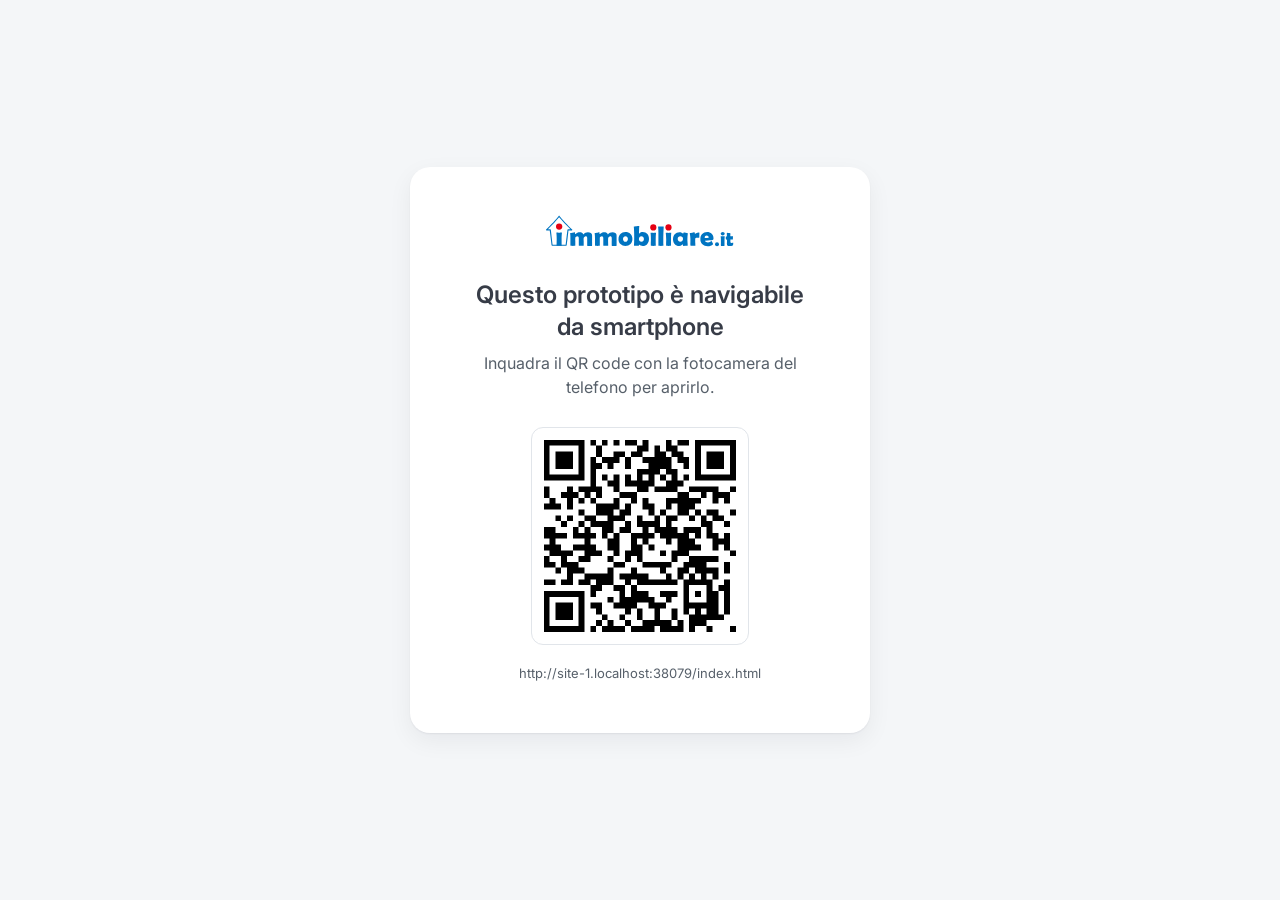
==== commit 79e4c2fc: "Add files via upload" ====
--- a/index.html
+++ b/index.html
@@ -29,9 +29,9 @@
   </header>
 
   <div class="sticky-bar" id="stickyBar" aria-hidden="true">
-    <div class="sb-info">
-      <div class="sb-price">€ 250.000</div>
-      <div class="sb-feat"><span class="ic20"><svg viewBox="0 0 20 20" fill="none" stroke="#57606A" stroke-width="1.667" stroke-linecap="round" stroke-linejoin="round"><path d="M15 16.666V5a1.667 1.667 0 0 0-1.667-1.667H6.667A1.667 1.667 0 0 0 5 5v11.666"/><path d="M1.666 16.667h16.667"/><path d="M11.666 10v.008"/></svg></span>5<i></i><span class="ic20"><svg viewBox="0 0 20 20" fill="none" stroke="#57606A" stroke-width="1.667" stroke-linecap="round" stroke-linejoin="round"><path d="M17.5 2.5l-10 10"/><path d="M10 2.5H2.5v15h15V10"/><path d="M13.334 2.5H17.5v4.167"/><path d="M11.667 12.5H7.5V8.333"/></svg></span>140 m²</div>
+    <div class="st-info">
+      <div class="st-price">€ 250.000</div>
+      <div class="st-feat"><span class="ic16"><svg viewBox="0 0 16 16" fill="none"><path fill-rule="evenodd" d="M3.1 2.6C2.6 2.6 2.2 2.8 1.8 3.2C1.5 3.5 1.3 4 1.3 4.5V11.5C1.3 11.7 1.3 11.9 1.4 12.2C1.5 12.4 1.6 12.6 1.8 12.7C2 12.9 2.2 13.1 2.4 13.1C2.6 13.2 2.9 13.3 3.1 13.3H12.8C13 13.3 13.3 13.2 13.5 13.1C13.7 13.1 13.9 12.9 14.1 12.7C14.2 12.6 14.4 12.4 14.5 12.2C14.6 11.9 14.6 11.7 14.6 11.5V7.8C14.6 7.3 14.4 6.8 14.1 6.5C13.7 6.1 13.3 6 12.8 6H11.3V4.5C11.3 4 11.1 3.5 10.7 3.2C10.4 2.8 9.9 2.6 9.4 2.6H3.1ZM2.3 4.5C2.3 4 2.7 3.6 3.1 3.6H9.4C9.9 3.6 10.3 4 10.3 4.5V6.5C10.3 6.7 10.5 7 10.8 7H12.8C13.2 7 13.6 7.3 13.6 7.8V11.5C13.6 11.9 13.2 12.3 12.8 12.3H11.3V9.6C11.3 9.5 11.2 9.4 11.1 9.3C11 9.2 10.9 9.1 10.8 9.1C10.7 9.1 10.5 9.2 10.4 9.3C10.3 9.4 10.3 9.5 10.3 9.6V12.3H3.1C2.7 12.3 2.3 11.9 2.3 11.5V4.5Z" fill="#373C47"/></svg></span>5<i></i><span class="ic16"><svg viewBox="0 0 16 16" fill="none"><path fill-rule="evenodd" d="M2 3.8C2 3.3 2.1 2.8 2.5 2.5C2.8 2.1 3.3 2 3.8 2H12.1C12.6 2 13.1 2.1 13.4 2.5C13.8 2.8 14 3.3 14 3.8V12.1C14 12.6 13.8 13.1 13.4 13.4C13.1 13.8 12.6 14 12.1 14H3.8C3.3 14 2.8 13.8 2.5 13.4C2.1 13.1 2 12.6 2 12.1V3.8ZM3.8 3C3.3 3 3 3.3 3 3.8V12.1C3 12.6 3.3 13 3.8 13H12.1C12.6 13 13 12.6 13 12.1V3.8C13 3.3 12.6 3 12.1 3H3.8ZM5 5.7V6.5C5 6.6 4.9 6.7 4.8 6.8C4.7 6.9 4.6 7 4.5 7C4.3 7 4.2 6.9 4.1 6.8C4 6.7 4 6.6 4 6.5V4.5C4 4.3 4 4.2 4.1 4.1C4.2 4 4.3 4 4.5 4H6.4C6.6 4 6.7 4 6.8 4.1C6.9 4.2 6.9 4.3 6.9 4.5C6.9 4.6 6.9 4.7 6.8 4.8C6.7 4.9 6.6 5 6.4 5H5.7L7.3 6.6C7.4 6.7 7.4 6.8 7.4 6.9C7.4 7.1 7.4 7.2 7.3 7.3C7.2 7.4 7.1 7.4 6.9 7.4C6.8 7.4 6.7 7.4 6.6 7.3L5 5.7ZM11 9.5V10.2L9.3 8.6L8.9 8.4L8.6 8.6L8.4 8.9L8.6 9.3L10.2 11H9.5C9.3 11 9.2 11 9.1 11.1C9 11.2 9 11.3 9 11.5C9 11.6 9 11.7 9.1 11.8C9.2 11.9 9.3 12 9.5 12H11.5C11.6 12 11.7 11.9 11.8 11.8C11.9 11.7 12 11.6 12 11.5V9.5C12 9.3 11.9 9.2 11.8 9.1C11.7 9 11.6 9 11.5 9C11.3 9 11.2 9 11.1 9.1C11 9.2 11 9.3 11 9.5Z" fill="#373C47"/></svg></span>140 m²</div>
     </div>
     <div class="sb-icons"><span class="ic24"><svg viewBox="0 0 24 24" fill="none"><path fill-rule="evenodd" clip-rule="evenodd" d="M17.769 2.404a1.75 1.75 0 0 1 2.46.015l1.352 1.352a1.75 1.75 0 0 1 .015 2.46l-9.81 10.043a.75.75 0 0 1-.536.226h-3a.75.75 0 0 1-.75-.75v-3a.75.75 0 0 1 .226-.537l10.043-9.809zm1.4 1.075a.25.25 0 0 0-.352-.002l-.647.632 1.72 1.721.633-.647a.25.25 0 0 0-.002-.352l-1.352-1.352zm-.326 3.424l-1.746-1.746L9 13.066V15h1.934l7.909-8.097z" fill="#0074C1"/><path d="M5.75 4.5c-.69 0-1.25.56-1.25 1.25v12.5c0 .69.56 1.25 1.25 1.25h12.5c.69 0 1.25-.56 1.25-1.25v-6.5a.75.75 0 0 1 1.5 0v6.5A2.75 2.75 0 0 1 18.25 21H5.75A2.75 2.75 0 0 1 3 18.25V5.75A2.75 2.75 0 0 1 5.75 3h6.5a.75.75 0 0 1 0 1.5h-6.5z" fill="#0074C1"/></svg></span><span class="ic24"><svg viewBox="0 0 24 24" fill="none"><path d="M12.53 2.22a.75.75 0 0 0-1.06 0l-2.25 2.25a.75.75 0 0 0 1.06 1.06l.97-.97v10.69a.75.75 0 0 0 1.5 0V4.56l.97.97a.75.75 0 1 0 1.06-1.06l-2.25-2.25z" fill="#0074C1"/><path d="M5.5 10.25c0-.69.56-1.25 1.25-1.25h1.5a.75.75 0 0 0 0-1.5h-1.5A2.75 2.75 0 0 0 4 10.25v9A2.75 2.75 0 0 0 6.75 22h10.5A2.75 2.75 0 0 0 20 19.25v-9a2.75 2.75 0 0 0-2.75-2.75h-1.5a.75.75 0 0 0 0 1.5h1.5c.69 0 1.25.56 1.25 1.25v9c0 .69-.56 1.25-1.25 1.25H6.75c-.69 0-1.25-.56-1.25-1.25v-9z" fill="#0074C1"/></svg></span><span class="ic24"><svg viewBox="0 0 24 24" fill="none"><path d="M8.25 2a.75.75 0 0 0 0 1.5h7.5a.75.75 0 0 0 0-1.5h-7.5zm1.184 6.003a.75.75 0 0 1 .813.681l.75 8.5a.75.75 0 1 1-1.494.132l-.75-8.5a.75.75 0 0 1 .681-.813zm4.069.681a.75.75 0 1 1 1.494.132l-.75 8.5a.75.75 0 0 1-1.494-.132l.75-8.5z" fill="#0074C1"/><path fill-rule="evenodd" clip-rule="evenodd" d="M3 5.25a.75.75 0 0 1 .75-.75h16.5a.75.75 0 0 1 0 1.5h-1.071l-1.253 12.524A2.75 2.75 0 0 1 15.19 21H8.81a2.75 2.75 0 0 1-2.736-2.476L4.82 6H3.75A.75.75 0 0 1 3 5.25zM6.329 6H17.67l-1.237 12.374a1.25 1.25 0 0 1-1.243 1.126H8.81a1.25 1.25 0 0 1-1.244-1.126L6.329 6z" fill="#0074C1"/></svg></span><span class="ic24"><svg viewBox="0 0 24 24" fill="none"><path fill-rule="evenodd" clip-rule="evenodd" d="M15.74 2.61c1.974-.45 4.173.112 5.497 2.244 1.623 2.614 1.198 9.608-8.81 16.513a.75.75 0 0 1-.855 0C1.59 14.478 1.142 7.502 2.751 4.873c1.188-2.168 3.416-2.707 5.4-2.264 1.48.33 2.923 1.22 3.844 2.487.894-1.26 2.284-2.153 3.745-2.486zM12 19.834c9.322-6.617 8.929-12.634 7.963-14.19-.93-1.497-2.43-1.906-3.89-1.573-1.5.34-2.86 1.449-3.366 2.867a.75.75 0 0 1-1.413 0c-.5-1.404-1.921-2.521-3.47-2.866-1.517-.339-2.98.088-3.765 1.535l-.022.038C3.07 7.2 2.678 13.218 12 19.836" fill="#E50013"/></svg></span></div>
   </div>
@@ -61,9 +61,9 @@
   <button class="g-pill g-vedi" data-open-gallery aria-label="Vedi foto"><span class="ic16"><svg viewBox="0 0 16 16" fill="none"><path d="M5.5 2a.5.5 0 0 0 0 1h6A1.5 1.5 0 0 1 13 4.5v6a.5.5 0 0 0 1 0v-6A2.5 2.5 0 0 0 11.5 2h-6z" fill="#fff"/><path fill-rule="evenodd" clip-rule="evenodd" d="M7.333 7.167a1.5 1.5 0 1 1 3 0 1.5 1.5 0 0 1-3 0zm1.5-.5a.5.5 0 1 0 0 1 .5.5 0 0 0 0-1z" fill="#fff"/><path fill-rule="evenodd" clip-rule="evenodd" d="M3.833 4A1.833 1.833 0 0 0 2 5.833v6.334C2 13.179 2.82 14 3.833 14h6.334C11.179 14 12 13.18 12 12.167V5.833A1.833 1.833 0 0 0 10.167 4H3.833zM3 5.833C3 5.373 3.373 5 3.833 5h6.334c.46 0 .833.373.833.833v5.907l-.636-.89a1.17 1.17 0 0 0-1.774-.147l-.097.096-.683.586a.17.17 0 0 1-.227-.009L5.825 9.618a1.17 1.17 0 0 0-1.65 0L3 10.793V5.833zm.001 6.372a.833.833 0 0 0 .832.795h6.334a.8.8 0 0 0 .422-.115l-1.038-1.454a.17.17 0 0 0-.254-.021l-.11.11-.028.027-.698.598a1.17 1.17 0 0 1-1.584-.061L5.118 10.325a.17.17 0 0 0-.236 0L3.02 12.187l-.019.018z" fill="#fff"/></svg></span>Vedi foto</button>
   <span class="g-pill g-num" id="gNum">1/5</span>
 </div>
-</div><div class="cf"><i class="c0" data-open-gallery role="button" aria-label="Apri galleria"><svg viewBox="0 0 56 56" fill="none"><path d="M4 11C4 6.5 7.5 3 12 3H44C48.4 3 52 6.5 52 11V43C52 47.4 48.4 51 44 51H12C7.5 51 4 47.4 4 43V11Z" fill="#fff"/><path fill-rule="evenodd" d="M23.6 16.5C23.3 16.5 23.1 16.5 23 16.7C22.8 16.9 22.7 17.1 22.7 17.3C22.7 17.6 22.8 17.8 23 17.9C23.1 18.1 23.3 18.2 23.6 18.2H34.1C34.8 18.2 35.4 18.5 35.9 19C36.4 19.5 36.7 20.1 36.7 20.8V31.3C36.7 31.6 36.8 31.8 37 31.9C37.1 32.1 37.3 32.2 37.6 32.2C37.8 32.2 38 32.1 38.2 31.9C38.4 31.8 38.5 31.6 38.5 31.3V20.8C38.5 19.7 38 18.6 37.2 17.7C36.3 16.9 35.2 16.5 34.1 16.5H23.6Z" fill="#0074C1"/><path fill-rule="evenodd" d="M26.8 25.5C26.8 24.8 27.1 24.1 27.6 23.6C28 23.1 28.7 22.9 29.4 22.9C30.1 22.9 30.8 23.1 31.3 23.6C31.8 24.1 32 24.8 32 25.5C32 26.2 31.8 26.9 31.3 27.3C30.8 27.8 30.1 28.1 29.4 28.1C28.7 28.1 28 27.8 27.6 27.3C27.1 26.9 26.8 26.2 26.8 25.5ZM29.4 24.6C29.2 24.6 29 24.7 28.8 24.9C28.6 25 28.5 25.3 28.5 25.5C28.5 25.7 28.6 25.9 28.8 26.1C29 26.3 29.2 26.4 29.4 26.4C29.6 26.4 29.9 26.3 30 26.1C30.2 25.9 30.3 25.7 30.3 25.5C30.3 25.3 30.2 25 30 24.9C29.9 24.7 29.6 24.6 29.4 24.6Z" fill="#0074C1"/><path fill-rule="evenodd" d="M20.7 20C19.8 20 19 20.3 18.4 20.9C17.8 21.5 17.5 22.3 17.5 23.2V34.2C17.5 35.1 17.8 35.9 18.4 36.5C19 37.1 19.8 37.5 20.7 37.5H31.7C32.6 37.5 33.4 37.1 34 36.5C34.6 35.9 35 35.1 35 34.2V23.2C35 22.7 34.9 22.3 34.7 21.9C34.5 21.5 34.3 21.2 34 20.9C33.7 20.6 33.4 20.4 33 20.2C32.6 20 32.2 20 31.7 20H20.7ZM19.2 23.2C19.2 22.4 19.9 21.7 20.7 21.7H31.7C32.5 21.7 33.2 22.4 33.2 23.2V33.5L32.1 31.9C31.9 31.7 31.7 31.5 31.4 31.3C31.2 31.2 30.9 31.1 30.6 31.1C30.3 31.1 30 31.1 29.7 31.2C29.4 31.3 29.2 31.5 29 31.7L28.8 31.8L27.6 32.9C27.6 32.9 27.5 32.9 27.4 32.9C27.3 32.9 27.3 32.9 27.2 32.9L24.1 29.8C23.8 29.4 23.2 29.2 22.7 29.2C22.2 29.2 21.6 29.4 21.3 29.8L19.2 31.8V23.2ZM19.2 34.3C19.2 34.7 19.4 35 19.7 35.3C19.9 35.6 20.3 35.7 20.7 35.7H31.7C32 35.7 32.3 35.6 32.5 35.5L30.7 33L30.5 32.8C30.4 32.8 30.4 32.8 30.3 32.9L30 33.1L28.8 34.2C28.4 34.5 27.9 34.7 27.3 34.7C26.8 34.7 26.3 34.5 26 34.1L22.9 31L22.7 30.9L22.5 31L19.2 34.3Z" fill="#0074C1"/></svg></i><i class="c0"><svg viewBox="0 0 56 56" fill="none"><path d="M4 11C4 6.5 7.5 3 12 3H44C48.4 3 52 6.5 52 11V43C52 47.4 48.4 51 44 51H12C7.5 51 4 47.4 4 43V11Z" fill="#fff"/><path fill-rule="evenodd" d="M19.5 17.6C18.6 17.6 17.8 18 17.2 18.6C16.6 19.2 16.3 20 16.3 20.8V33.1C16.3 33.5 16.4 33.9 16.5 34.3C16.7 34.7 16.9 35 17.2 35.3C17.5 35.6 17.9 35.9 18.3 36C18.7 36.2 19.1 36.3 19.5 36.3H36.4C36.8 36.3 37.2 36.2 37.6 36C38 35.9 38.4 35.6 38.7 35.3C39 35 39.2 34.7 39.4 34.3C39.5 33.9 39.6 33.5 39.6 33.1V26.7C39.6 25.8 39.3 25 38.7 24.4C38.1 23.8 37.3 23.5 36.4 23.5H33.8V20.8C33.8 20 33.4 19.2 32.8 18.6C32.2 18 31.4 17.6 30.6 17.6H19.5ZM18 20.8C18 20 18.7 19.4 19.5 19.4H30.6C31.4 19.4 32 20 32 20.8V24.3C32 24.8 32.4 25.2 32.9 25.2H36.4C37.2 25.2 37.9 25.9 37.9 26.7V33.1C37.9 33.9 37.2 34.5 36.4 34.5H33.8V29.9C33.8 29.6 33.7 29.4 33.5 29.2C33.4 29.1 33.1 29 32.9 29C32.7 29 32.5 29.1 32.3 29.2C32.1 29.4 32 29.6 32 29.9V34.5H19.5C18.7 34.5 18 33.9 18 33.1V20.8Z" fill="#0074C1"/></svg></i><i class="c0"><svg viewBox="0 0 56 56" fill="none"><path d="M4 11C4 6.5 7.5 3 12 3H44C48.4 3 52 6.5 52 11V43C52 47.4 48.4 51 44 51H12C7.5 51 4 47.4 4 43V11Z" fill="#fff"/><path fill-rule="evenodd" d="M16.3 27C16.3 21.6 21.7 17.6 27.9 17.6C28.5 17.6 29 17.6 29.5 17.7C29.7 17.7 29.9 17.8 30.1 18C30.2 18.2 30.3 18.4 30.3 18.7C30.3 18.9 30.1 19.1 30 19.3C29.8 19.4 29.5 19.5 29.3 19.4C28.9 19.4 28.4 19.4 28 19.4C22.3 19.4 18 22.9 18 27C18 31 22.3 34.5 28 34.5C33.6 34.5 37.9 31 37.9 27C37.9 24.9 36.8 23 34.9 21.6V23.7C34.9 24 34.9 24.2 34.7 24.4C34.5 24.5 34.3 24.6 34.1 24.6C33.8 24.6 33.6 24.5 33.5 24.4C33.3 24.2 33.2 24 33.2 23.7V19.7C33.2 19.4 33.3 19.2 33.5 19C33.6 18.9 33.8 18.8 34.1 18.8H38.2C38.4 18.8 38.6 18.9 38.8 19C38.9 19.2 39 19.4 39 19.7C39 19.9 38.9 20.1 38.8 20.3C38.6 20.4 38.4 20.5 38.2 20.5H36.4C38.4 22.2 39.6 24.4 39.6 27C39.6 32.3 34.2 36.3 27.9 36.3C21.7 36.3 16.3 32.3 16.3 27Z" fill="#0074C1"/><path fill-rule="evenodd" d="M24.5 27C24.5 26 24.8 25.1 25.5 24.5C26.1 23.8 27 23.5 28 23.5C28.9 23.5 29.8 23.8 30.4 24.5C31.1 25.1 31.5 26 31.5 27C31.5 27.9 31.1 28.8 30.4 29.4C29.8 30.1 28.9 30.5 28 30.5C27 30.5 26.1 30.1 25.5 29.4C24.8 28.8 24.5 27.9 24.5 27ZM28 25.2C27.5 25.2 27 25.4 26.7 25.7C26.4 26 26.2 26.5 26.2 27C26.2 27.4 26.4 27.9 26.7 28.2C27 28.5 27.5 28.7 28 28.7C28.4 28.7 28.9 28.5 29.2 28.2C29.5 27.9 29.7 27.4 29.7 27C29.7 26.5 29.5 26 29.2 25.7C28.9 25.4 28.4 25.2 28 25.2Z" fill="#0074C1"/></svg></i><i class="c0"><svg viewBox="0 0 56 56" fill="none"><path d="M4 11C4 6.5 7.5 3 12 3H44C48.4 3 52 6.5 52 11V43C52 47.4 48.4 51 44 51H12C7.5 51 4 47.4 4 43V11Z" fill="#fff"/><path fill-rule="evenodd" d="M19.5 19.4C18.6 19.4 17.8 19.7 17.2 20.3C16.6 20.9 16.3 21.7 16.3 22.6V31.9C16.3 32.8 16.6 33.6 17.2 34.2C17.8 34.8 18.6 35.1 19.5 35.1H28.8C29.7 35.1 30.5 34.8 31.1 34.2C31.7 33.6 32 32.8 32 31.9V31.6L37.1 32.7C37.4 32.8 37.7 32.8 38 32.7C38.3 32.7 38.6 32.5 38.8 32.3C39.1 32.1 39.3 31.9 39.4 31.6C39.5 31.3 39.6 31 39.6 30.7V23.5C39.6 23.2 39.5 22.9 39.4 22.6C39.3 22.3 39.1 22.1 38.8 21.9C38.6 21.7 38.3 21.6 38 21.5C37.7 21.5 37.3 21.5 37 21.5L32 22.9V22.6C32 21.7 31.7 20.9 31.1 20.3C30.5 19.7 29.7 19.4 28.8 19.4H19.5ZM32 24.9V29.5C32 29.7 32.1 29.8 32.3 29.8L37.5 31L37.8 31L37.9 30.7V23.5L37.8 23.3L37.5 23.2L32.2 24.6L32 24.9ZM30.3 22.6C30.3 21.8 29.6 21.1 28.8 21.1H19.5C18.7 21.1 18 21.8 18 22.6V31.9C18 32.7 18.7 33.4 19.5 33.4H28.8C29.6 33.4 30.3 32.7 30.3 31.9V22.6Z" fill="#0074C1"/></svg></i><div id="n750_2903" class="ce" data-scroll-calc role="button"><div class="cc"><i class="c1"><svg viewBox="0 0 18 22" fill="none"><path d="M0.8 2.9V18.6C0.8 19.8 1.7 20.8 2.9 20.8H14.3C15.5 20.8 16.5 19.8 16.5 18.6V2.9C16.5 1.7 15.5 0.8 14.3 0.8H2.9C1.7 0.8 0.8 1.7 0.8 2.9Z" stroke="#0074C1" stroke-width="1.6" stroke-linecap="round" stroke-linejoin="round"/></svg></i><i class="c2"><svg viewBox="0 0 3 3" fill="none"><circle cx="1.1" cy="1.05" r="1.05" fill="#0074C1"/></svg></i><i class="c3"><svg viewBox="0 0 3 3" fill="none"><circle cx="1.1" cy="1.05" r="1.05" fill="#0074C1"/></svg></i><i class="c4"><svg viewBox="0 0 3 3" fill="none"><circle cx="1.1" cy="1.05" r="1.05" fill="#0074C1"/></svg></i><i class="c5"><svg viewBox="0 0 3 3" fill="none"><circle cx="1.1" cy="1.05" r="1.05" fill="#0074C1"/></svg></i><i class="c6"><svg viewBox="0 0 3 3" fill="none"><circle cx="1.1" cy="1.05" r="1.05" fill="#0074C1"/></svg></i><i class="c7"><svg viewBox="0 0 3 3" fill="none"><circle cx="1.1" cy="1.05" r="1.05" fill="#0074C1"/></svg></i><i class="c8"><svg viewBox="0 0 3 3" fill="none"><circle cx="1.1" cy="1.05" r="1.05" fill="#0074C1"/></svg></i><i class="c9"><svg viewBox="0 0 3 3" fill="none"><circle cx="1.1" cy="1.05" r="1.05" fill="#0074C1"/></svg></i><i class="ca"><svg viewBox="0 0 3 3" fill="none"><circle cx="1.1" cy="1.05" r="1.05" fill="#0074C1"/></svg></i><i class="cb"><svg viewBox="0 0 18 2" fill="none" style="overflow:visible"><path d="M0.8 0.8H16.2" stroke="#0074C1" stroke-width="1.6" stroke-linecap="round"/></svg></i></div><p class="cd">Mutuo</p></div></div><div class="c10"><div class="ch"><div class="cl"><i class="c0"><svg viewBox="0 0 48 48" fill="none"><path d="M5.2 47.5H32L14 9.5L0 18.3V40C0 43.4 2.1 46.3 5.2 47.5Z" fill="#BEDBA5"/><path d="M45 1.7L18 17.9L33.9 47.9H40C44.4 47.9 48 44.4 48 39.9V7.9C48 5.4 46.8 3.2 45 1.7Z" fill="#FDF9EF"/><path d="M0 18.9L13.5 10.5L3.4 1.5H3.3C1.3 2.9 0 5.3 0 8V18.9Z" fill="#CCE5FF"/><path d="M10 2L19 16.5L44.5 2V1.3C43.2 0.5 41.6 0 40 0H8.5L10 2Z" fill="#CCE5FF"/><path d="M6.7 0.1C4.3 0.4 2.2 1.9 1 3.9L26.5 47H34.5L16.6 16.8L42.5 1V0.3C41.7 0.1 40.8 0 40 0H31.1L13.1 10.9L6.7 0.1Z" fill="#FFE8A9"/><path fill-rule="evenodd" d="M31.5 25.3C32.4 24 33 22.4 33 20.7C33 15.9 28.9 12 23.9 12C19 12 15 15.9 15 20.7C15 22.4 15.5 24 16.4 25.3L16.6 25.7L23.9 36L31.3 25.7L31.5 25.3Z" fill="#0074C1"/><path fill-rule="evenodd" d="M27.8 20.7C27.8 22.7 26.1 24.4 24 24.4C21.8 24.4 20.1 22.7 20.1 20.7C20.1 18.6 21.8 16.9 24 16.9C26.1 16.9 27.8 18.6 27.8 20.7Z" fill="#fff"/><path fill-rule="evenodd" d="M40 1H8C4.1 1 1 4.1 1 8V40C1 43.8 4.1 47 8 47H40C43.8 47 47 43.8 47 40V8C47 4.1 43.8 1 40 1ZM8 0C3.5 0 0 3.5 0 8V40C0 44.4 3.5 48 8 48H40C44.4 48 48 44.4 48 40V8C48 3.5 44.4 0 40 0H8Z" fill="#D9D9D9"/></svg></i><div class="ck"><div class="ch"><p class="cg">Appartamento via Luigi Bertelli 18, Talenti - Monte Sacro, Roma</p></div><div class="cj"><p class="ci">Roma</p><p class="ci">•</p><p class="ci">Talenti - Monte Sacro</p><p class="ci">•</p><p class="ci">Via Luigi Bertelli, 18</p></div></div></div><div class="cu"><div class="cn"><p class="cm">€ 250.000</p></div><div class="ct"><a id="n750_2953" class="cs" data-link><p class="co">Mutuo · 848€ al mese per 30 anni</p><div class="cr"><i class="cp"><svg viewBox="0 0 16 16" fill="none" stroke="#0074C1" stroke-width="1.3" stroke-linecap="round" stroke-linejoin="round"><path d="M12 1.3H4C3.2 1.3 2.6 1.9 2.6 2.6V13.3C2.6 14 3.2 14.6 4 14.6H12C12.7 14.6 13.3 14 13.3 13.3V2.6C13.3 1.9 12.7 1.3 12 1.3Z"/><path d="M5.3 4H10.6M10.6 9.3V11.9M10.6 6.6H10.6M8 6.6H8M5.3 6.6H5.3M8 9.3H8M5.3 9.3H5.3M8 12H8M5.3 12H5.3"/></svg></i><p class="cq">Calcola la tua rata</p></div></a></div></div></div><div class="cz"><div class="cy"><i class="cv"><svg viewBox="0 0 16 16" fill="none"><path fill-rule="evenodd" d="M3.1 2.6C2.6 2.6 2.2 2.8 1.8 3.2C1.5 3.5 1.3 4 1.3 4.5V11.5C1.3 11.7 1.3 11.9 1.4 12.2C1.5 12.4 1.6 12.6 1.8 12.7C2 12.9 2.2 13.1 2.4 13.1C2.6 13.2 2.9 13.3 3.1 13.3H12.8C13 13.3 13.3 13.2 13.5 13.1C13.7 13.1 13.9 12.9 14.1 12.7C14.2 12.6 14.4 12.4 14.5 12.2C14.6 11.9 14.6 11.7 14.6 11.5V7.8C14.6 7.3 14.4 6.8 14.1 6.5C13.7 6.1 13.3 6 12.8 6H11.3V4.5C11.3 4 11.1 3.5 10.7 3.2C10.4 2.8 9.9 2.6 9.4 2.6H3.1ZM2.3 4.5C2.3 4 2.7 3.6 3.1 3.6H9.4C9.9 3.6 10.3 4 10.3 4.5V6.5C10.3 6.7 10.5 7 10.8 7H12.8C13.2 7 13.6 7.3 13.6 7.8V11.5C13.6 11.9 13.2 12.3 12.8 12.3H11.3V9.6C11.3 9.5 11.2 9.4 11.1 9.3C11 9.2 10.9 9.1 10.8 9.1C10.7 9.1 10.5 9.2 10.4 9.3C10.3 9.4 10.3 9.5 10.3 9.6V12.3H3.1C2.7 12.3 2.3 11.9 2.3 11.5V4.5Z" fill="#373C47"/></svg></i><div class="cx"><p class="cw">5</p></div></div><div class="cy"><i class="cv"><svg viewBox="0 0 16 16" fill="none"><path fill-rule="evenodd" d="M2 3.8C2 3.3 2.1 2.8 2.5 2.5C2.8 2.1 3.3 2 3.8 2H12.1C12.6 2 13.1 2.1 13.4 2.5C13.8 2.8 14 3.3 14 3.8V12.1C14 12.6 13.8 13.1 13.4 13.4C13.1 13.8 12.6 14 12.1 14H3.8C3.3 14 2.8 13.8 2.5 13.4C2.1 13.1 2 12.6 2 12.1V3.8ZM3.8 3C3.3 3 3 3.3 3 3.8V12.1C3 12.6 3.3 13 3.8 13H12.1C12.6 13 13 12.6 13 12.1V3.8C13 3.3 12.6 3 12.1 3H3.8ZM5 5.7V6.5C5 6.6 4.9 6.7 4.8 6.8C4.7 6.9 4.6 7 4.5 7C4.3 7 4.2 6.9 4.1 6.8C4 6.7 4 6.6 4 6.5V4.5C4 4.3 4 4.2 4.1 4.1C4.2 4 4.3 4 4.5 4H6.4C6.6 4 6.7 4 6.8 4.1C6.9 4.2 6.9 4.3 6.9 4.5C6.9 4.6 6.9 4.7 6.8 4.8C6.7 4.9 6.6 5 6.4 5H5.7L7.3 6.6C7.4 6.7 7.4 6.8 7.4 6.9C7.4 7.1 7.4 7.2 7.3 7.3C7.2 7.4 7.1 7.4 6.9 7.4C6.8 7.4 6.7 7.4 6.6 7.3L5 5.7ZM11 9.5V10.2L9.3 8.6L8.9 8.4L8.6 8.6L8.4 8.9L8.6 9.3L10.2 11H9.5C9.3 11 9.2 11 9.1 11.1C9 11.2 9 11.3 9 11.5C9 11.6 9 11.7 9.1 11.8C9.2 11.9 9.3 12 9.5 12H11.5C11.6 12 11.7 11.9 11.8 11.8C11.9 11.7 12 11.6 12 11.5V9.5C12 9.3 11.9 9.2 11.8 9.1C11.7 9 11.6 9 11.5 9C11.3 9 11.2 9 11.1 9.1C11 9.2 11 9.3 11 9.5Z" fill="#373C47"/></svg></i><div class="cx"><p class="cw">140 m²</p></div></div><div class="cy"><i class="cv"><svg viewBox="0 0 16 16" fill="none"><path fill-rule="evenodd" d="M3.6 3.5C3.6 3.2 3.7 2.9 3.9 2.7C4.1 2.5 4.3 2.3 4.6 2.3C4.9 2.3 5.2 2.3 5.4 2.5C5.6 2.6 5.8 2.8 5.9 3.1L5.3 4.2C5.3 4.3 5.3 4.4 5.3 4.5C5.3 4.6 5.4 4.7 5.4 4.8C5.5 4.9 5.6 4.9 5.7 4.9C5.8 5 5.9 4.9 6 4.9L8.2 3.9C8.3 3.9 8.3 3.8 8.4 3.7C8.4 3.6 8.5 3.5 8.4 3.4C8.4 3.3 8.4 3.2 8.3 3.1C8.3 3 8.2 3 8.1 3L6.8 2.7C6.6 2.2 6.3 1.8 5.9 1.6C5.4 1.3 4.9 1.2 4.4 1.3C3.9 1.4 3.4 1.7 3.1 2.1C2.8 2.5 2.6 2.9 2.6 3.5V7.6H1.8C1.7 7.6 1.5 7.7 1.4 7.8C1.3 7.9 1.3 8 1.3 8.1C1.3 8.2 1.3 8.4 1.4 8.5C1.5 8.6 1.7 8.6 1.8 8.6H2.6V10.1C2.6 10.7 2.8 11.3 3.1 11.7C3.4 12.2 3.8 12.6 4.3 12.9V14.1C4.3 14.2 4.3 14.4 4.4 14.5C4.5 14.6 4.7 14.6 4.8 14.6C4.9 14.6 5 14.6 5.1 14.5C5.2 14.4 5.3 14.2 5.3 14.1V13.2C5.4 13.3 5.6 13.3 5.8 13.3H10.1C10.3 13.3 10.5 13.3 10.6 13.2V14.1C10.6 14.2 10.7 14.4 10.8 14.5C10.9 14.6 11 14.6 11.1 14.6C11.2 14.6 11.4 14.6 11.5 14.5C11.6 14.4 11.6 14.2 11.6 14.1V12.9C12.1 12.6 12.5 12.2 12.8 11.7C13.1 11.3 13.3 10.7 13.3 10.1V8.6H14.1C14.2 8.6 14.4 8.6 14.5 8.5C14.6 8.4 14.6 8.2 14.6 8.1C14.6 8 14.6 7.9 14.5 7.8C14.4 7.7 14.2 7.6 14.1 7.6H3.6V3.5ZM12.3 8.6H3.6V10.1C3.6 10.7 3.8 11.2 4.3 11.6C4.7 12.1 5.2 12.3 5.8 12.3H10.1C10.7 12.3 11.2 12.1 11.6 11.6C12.1 11.2 12.3 10.7 12.3 10.1V8.6Z" fill="#373C47"/></svg></i><div class="cx"><p class="cw">2</p></div></div><div class="cy"><i class="cv"><svg viewBox="0 0 16 16" fill="none"><path fill-rule="evenodd" d="M2 2.8C2 2.3 2.3 2 2.8 2H4.8C5.2 2 5.6 2.3 5.6 2.8V4.3H7.5C7.9 4.3 8.3 4.7 8.3 5.1V7.3H10.1C10.6 7.3 11 7.7 11 8.1V10.3H13.1C13.6 10.3 14 10.7 14 11.1V13.1C14 13.6 13.6 14 13.1 14H2.8C2.3 14 2 13.6 2 13.1V2.8ZM3 3V13H13V11.3H10.8C10.3 11.3 10 10.9 10 10.5V8.3H8.1C7.7 8.3 7.3 7.9 7.3 7.5V5.3H5.5C5 5.3 4.6 4.9 4.6 4.5V3H3Z" fill="#373C47"/></svg></i><div class="cx"><p class="cw">R</p></div></div><div class="cy"><i class="cv"><svg viewBox="0 0 16 16" fill="none"><path fill-rule="evenodd" d="M10.5 10.2L10.8 10.3L11.1 10.2L12.2 9C12.3 8.8 12.3 8.6 12.2 8.4L11.9 8.3L11.6 8.4L11.2 8.8V6.4C11.2 6.1 11 6 10.8 6C10.6 6 10.4 6.1 10.4 6.4V8.8L10 8.4L9.7 8.3L9.4 8.4C9.3 8.6 9.3 8.8 9.4 9L10.5 10.2ZM4.8 6.1L5.1 6L5.4 6.1L6.5 7.2C6.7 7.4 6.7 7.7 6.5 7.8L6.2 8L5.9 7.8L5.5 7.4V9.9C5.5 10.1 5.3 10.3 5.1 10.3C4.9 10.3 4.7 10.1 4.7 9.9V7.4L4.3 7.8L4 8L3.7 7.8C3.6 7.6 3.6 7.4 3.7 7.2L4.8 6.1Z" fill="#373C47"/><path fill-rule="evenodd" d="M14 3.8V12.1C14 12.6 13.8 13.1 13.4 13.4C13.1 13.8 12.6 14 12.1 14H3.8C3.3 14 2.8 13.8 2.5 13.4C2.1 13.1 2 12.6 2 12.1V3.8C2 3.3 2.1 2.8 2.5 2.5C2.8 2.1 3.3 2 3.8 2H12.1C12.6 2 13.1 2.1 13.4 2.5C13.8 2.8 14 3.3 14 3.8ZM13 12.1V3.8C13 3.3 12.6 3 12.1 3H8.5V13H12.1C12.6 13 13 12.6 13 12.1ZM7.5 13V3H3.8C3.3 3 3 3.3 3 3.8V12.1C3 12.6 3.3 13 3.8 13H7.5Z" fill="#373C47"/></svg></i><div class="cx"><p class="cw">Sì</p></div></div><div class="cy"><i class="cv"><svg viewBox="0 0 16 16" fill="none"><path fill-rule="evenodd" d="M7.1 1.3C6.3 1.3 5.5 1.6 4.9 2.2C4.3 2.8 3.9 3.6 3.9 4.4V9.9H3.6V9.6C3.6 9.5 3.6 9.4 3.5 9.3C3.4 9.2 3.2 9.1 3.1 9.1C3 9.1 2.9 9.2 2.8 9.3C2.7 9.4 2.6 9.5 2.6 9.6V10.3L2.1 11.5C2 11.8 1.9 12 1.9 12.3C1.9 12.5 2 12.8 2.1 13L2.3 13.6C2.2 13.7 2.1 13.7 2 13.8C2 13.9 1.9 14 2 14.2C2 14.3 2 14.4 2.1 14.5C2.2 14.6 2.3 14.6 2.4 14.6H13.4C13.6 14.6 13.7 14.6 13.8 14.5C13.9 14.4 13.9 14.3 13.9 14.2C14 14 13.9 13.9 13.9 13.8C13.8 13.7 13.7 13.7 13.6 13.6L13.8 13C13.9 12.8 14 12.5 14 12.3C14 12 13.9 11.8 13.8 11.5L13.3 10.3V9.6C13.3 9.5 13.2 9.4 13.1 9.3C13 9.2 12.9 9.1 12.8 9.1C12.7 9.1 12.5 9.2 12.4 9.3C12.3 9.4 12.3 9.5 12.3 9.6V9.9H11.9V4.4C11.9 3.6 11.6 2.8 11 2.2C10.4 1.6 9.6 1.3 8.8 1.3H7.1ZM11.3 13.6H12.5L12.9 12.6C13 12.5 13 12.4 13 12.3C13 12.2 13 12 12.9 11.9L12.5 10.9H11.3V13.6ZM10.3 10.9V13.6H8.4V10.9H10.3ZM10.8 9.9H10.9V5.3H4.9V9.9H10.8ZM7.4 13.6H5.6V10.9H7.4V13.6ZM4.6 13.6V10.9H3.4L3 11.9C2.9 12 2.9 12.2 2.9 12.3C2.9 12.4 2.9 12.5 3 12.6L3.4 13.6H4.6ZM6.3 2.4C6.6 2.3 6.8 2.3 7.1 2.3H7.4V3.5L6.3 2.4ZM5.5 3C5.2 3.4 5 3.8 5 4.3H6.9L5.5 3ZM10.4 3C10.7 3.4 10.9 3.8 10.9 4.3H9L10.4 3ZM9.6 2.4L8.4 3.5V2.3H8.8C9.1 2.3 9.3 2.3 9.6 2.4Z" fill="#373C47"/></svg></i><div class="cx"><p class="cw">Balcone</p></div></div></div></div><div class="c1a"><div class="c19"><div class="c15"><i class="c11"><svg viewBox="0 0 24 24" fill="none"><path fill-rule="evenodd" d="M17.7 2.4C18 2 18.5 1.9 19 1.9C19.4 1.9 19.9 2 20.2 2.4L21.5 3.7C21.9 4 22 4.5 22 4.9C22 5.4 21.9 5.9 21.5 6.2L11.7 16.2L11.2 16.5H8.2C8 16.5 7.8 16.4 7.7 16.2C7.5 16.1 7.5 15.9 7.5 15.7V12.7L7.7 12.2L17.7 2.4ZM19.1 3.4H18.8L18.1 4.1L19.8 5.8L20.5 5.1V4.8L19.1 3.4ZM18.8 6.9L17 5.1L9 13V15H10.9L18.8 6.9Z" fill="#373C47"/><path fill-rule="evenodd" d="M5.7 4.5C5 4.5 4.5 5 4.5 5.7V18.2C4.5 18.9 5 19.5 5.7 19.5H18.2C18.9 19.5 19.5 18.9 19.5 18.2V11.7C19.5 11.5 19.5 11.3 19.7 11.2C19.8 11 20 11 20.2 11C20.4 11 20.6 11 20.7 11.2C20.9 11.3 21 11.5 21 11.7V18.2C21 18.9 20.7 19.6 20.1 20.1C19.6 20.7 18.9 21 18.2 21H5.7C5 21 4.3 20.7 3.8 20.1C3.2 19.6 3 18.9 3 18.2V5.7C3 5 3.2 4.3 3.8 3.8C4.3 3.2 5 3 5.7 3H12.2C12.4 3 12.6 3 12.7 3.2C12.9 3.3 13 3.5 13 3.7C13 3.9 12.9 4.1 12.7 4.2C12.6 4.4 12.4 4.5 12.2 4.5H5.7Z" fill="#373C47"/></svg></i><div class="c14"><div class="c13"><p class="c12">Nota</p></div></div></div><div class="c17"><p class="c16">aggiungi</p></div><div class="c18"></div></div></div><div class="c1z"><div id="n750_3007" class="c1y"><div class="c1b"></div><a id="n750_3009" class="c1m" data-link><div class="c1i"><div class="c1e"><div class="c1d"><b class="c1c"></b></div></div><div class="c1h"><p class="c1f">Quanto mutuo puoi ottenere?</p><p class="c1g">Simula importo e rata in 3 minuti</p></div></div><div class="c1l"><div class="c1k"><p class="c1j">FAI UNA SIMULAZIONE</p></div></div></a><div class="c1x"><div class="c1t"><div class="c1p"><div class="c1d"><div class="c1n"></div><b class="c1o"></b></div></div><div class="c1s"><div class="ch"><p class="c1q">Eni Plenitude</p></div><div class="ch"><p class="c1r">Con Fixa Time 24 Smart, 30% di sconto su luce e/o gas</p></div></div></div><div class="c1w"><div class="c1v"><p class="c1u">Approfittane</p></div></div></div></div></div><div class="c22"><i class="c11"><svg viewBox="0 0 24 24" fill="none"><path fill-rule="evenodd" d="M14.9 14.9C15.1 15 15.3 15 15.5 14.9C15.6 14.8 15.8 14.7 15.9 14.5C16 14.3 16 14.1 15.9 13.9C15.8 13.8 15.7 13.6 15.5 13.5L12.7 12.2V8.2C12.7 8 12.6 7.8 12.5 7.7C12.3 7.5 12.1 7.5 12 7.5C11.8 7.5 11.6 7.5 11.4 7.7C11.3 7.8 11.2 8 11.2 8.2V12.4C11.2 12.9 11.5 13.3 11.9 13.5L14.9 14.9Z" fill="#373C47"/><path fill-rule="evenodd" d="M12 2C6.5 2 2 6.2 2 11.7C2 17.2 6.4 22 12 22C17.5 22 22 17.2 22 11.7C22 6.2 17.4 2 12 2ZM3.5 11.7C3.5 7 7.2 3.5 12 3.5C16.7 3.5 20.5 7 20.5 11.7C20.5 16.4 16.6 20.5 12 20.5C7.3 20.5 3.5 16.4 3.5 11.7Z" fill="#373C47"/></svg></i><p class="c20">Annuncio aggiornato il 21/07/2026</p><div class="c21"></div></div><div class="c2f"><div class="c24"><p class="c23">Descrizione</p></div><div class="ch"><p class="c25">riferimento: SRL - VIA BERTELLI</p></div><div class="c27"><p class="c26">Appartamento ampia metratura Montesacro</p></div><div class="c29"><div class="ch"><p class="c28">Rivolta Immobiliare propone in vendita, nel cuore di Montesacro e più precisamente in Via Luigi Bertelli, un ampio appartamento di circa 140 mq situato al piano rialzato di un elegante stabile con ascensore, recentemente valorizzato grazie agli interventi del Bonus 110.
+</div><div class="cf"><i class="c0" data-open-gallery role="button" aria-label="Apri galleria"><svg viewBox="0 0 56 56" fill="none"><path d="M4 11C4 6.5 7.5 3 12 3H44C48.4 3 52 6.5 52 11V43C52 47.4 48.4 51 44 51H12C7.5 51 4 47.4 4 43V11Z" fill="#fff"/><path fill-rule="evenodd" d="M23.6 16.5C23.3 16.5 23.1 16.5 23 16.7C22.8 16.9 22.7 17.1 22.7 17.3C22.7 17.6 22.8 17.8 23 17.9C23.1 18.1 23.3 18.2 23.6 18.2H34.1C34.8 18.2 35.4 18.5 35.9 19C36.4 19.5 36.7 20.1 36.7 20.8V31.3C36.7 31.6 36.8 31.8 37 31.9C37.1 32.1 37.3 32.2 37.6 32.2C37.8 32.2 38 32.1 38.2 31.9C38.4 31.8 38.5 31.6 38.5 31.3V20.8C38.5 19.7 38 18.6 37.2 17.7C36.3 16.9 35.2 16.5 34.1 16.5H23.6Z" fill="#0074C1"/><path fill-rule="evenodd" d="M26.8 25.5C26.8 24.8 27.1 24.1 27.6 23.6C28 23.1 28.7 22.9 29.4 22.9C30.1 22.9 30.8 23.1 31.3 23.6C31.8 24.1 32 24.8 32 25.5C32 26.2 31.8 26.9 31.3 27.3C30.8 27.8 30.1 28.1 29.4 28.1C28.7 28.1 28 27.8 27.6 27.3C27.1 26.9 26.8 26.2 26.8 25.5ZM29.4 24.6C29.2 24.6 29 24.7 28.8 24.9C28.6 25 28.5 25.3 28.5 25.5C28.5 25.7 28.6 25.9 28.8 26.1C29 26.3 29.2 26.4 29.4 26.4C29.6 26.4 29.9 26.3 30 26.1C30.2 25.9 30.3 25.7 30.3 25.5C30.3 25.3 30.2 25 30 24.9C29.9 24.7 29.6 24.6 29.4 24.6Z" fill="#0074C1"/><path fill-rule="evenodd" d="M20.7 20C19.8 20 19 20.3 18.4 20.9C17.8 21.5 17.5 22.3 17.5 23.2V34.2C17.5 35.1 17.8 35.9 18.4 36.5C19 37.1 19.8 37.5 20.7 37.5H31.7C32.6 37.5 33.4 37.1 34 36.5C34.6 35.9 35 35.1 35 34.2V23.2C35 22.7 34.9 22.3 34.7 21.9C34.5 21.5 34.3 21.2 34 20.9C33.7 20.6 33.4 20.4 33 20.2C32.6 20 32.2 20 31.7 20H20.7ZM19.2 23.2C19.2 22.4 19.9 21.7 20.7 21.7H31.7C32.5 21.7 33.2 22.4 33.2 23.2V33.5L32.1 31.9C31.9 31.7 31.7 31.5 31.4 31.3C31.2 31.2 30.9 31.1 30.6 31.1C30.3 31.1 30 31.1 29.7 31.2C29.4 31.3 29.2 31.5 29 31.7L28.8 31.8L27.6 32.9C27.6 32.9 27.5 32.9 27.4 32.9C27.3 32.9 27.3 32.9 27.2 32.9L24.1 29.8C23.8 29.4 23.2 29.2 22.7 29.2C22.2 29.2 21.6 29.4 21.3 29.8L19.2 31.8V23.2ZM19.2 34.3C19.2 34.7 19.4 35 19.7 35.3C19.9 35.6 20.3 35.7 20.7 35.7H31.7C32 35.7 32.3 35.6 32.5 35.5L30.7 33L30.5 32.8C30.4 32.8 30.4 32.8 30.3 32.9L30 33.1L28.8 34.2C28.4 34.5 27.9 34.7 27.3 34.7C26.8 34.7 26.3 34.5 26 34.1L22.9 31L22.7 30.9L22.5 31L19.2 34.3Z" fill="#0074C1"/></svg></i><i class="c0"><svg viewBox="0 0 56 56" fill="none"><path d="M4 11C4 6.5 7.5 3 12 3H44C48.4 3 52 6.5 52 11V43C52 47.4 48.4 51 44 51H12C7.5 51 4 47.4 4 43V11Z" fill="#fff"/><path fill-rule="evenodd" d="M19.5 17.6C18.6 17.6 17.8 18 17.2 18.6C16.6 19.2 16.3 20 16.3 20.8V33.1C16.3 33.5 16.4 33.9 16.5 34.3C16.7 34.7 16.9 35 17.2 35.3C17.5 35.6 17.9 35.9 18.3 36C18.7 36.2 19.1 36.3 19.5 36.3H36.4C36.8 36.3 37.2 36.2 37.6 36C38 35.9 38.4 35.6 38.7 35.3C39 35 39.2 34.7 39.4 34.3C39.5 33.9 39.6 33.5 39.6 33.1V26.7C39.6 25.8 39.3 25 38.7 24.4C38.1 23.8 37.3 23.5 36.4 23.5H33.8V20.8C33.8 20 33.4 19.2 32.8 18.6C32.2 18 31.4 17.6 30.6 17.6H19.5ZM18 20.8C18 20 18.7 19.4 19.5 19.4H30.6C31.4 19.4 32 20 32 20.8V24.3C32 24.8 32.4 25.2 32.9 25.2H36.4C37.2 25.2 37.9 25.9 37.9 26.7V33.1C37.9 33.9 37.2 34.5 36.4 34.5H33.8V29.9C33.8 29.6 33.7 29.4 33.5 29.2C33.4 29.1 33.1 29 32.9 29C32.7 29 32.5 29.1 32.3 29.2C32.1 29.4 32 29.6 32 29.9V34.5H19.5C18.7 34.5 18 33.9 18 33.1V20.8Z" fill="#0074C1"/></svg></i><i class="c0"><svg viewBox="0 0 56 56" fill="none"><path d="M4 11C4 6.5 7.5 3 12 3H44C48.4 3 52 6.5 52 11V43C52 47.4 48.4 51 44 51H12C7.5 51 4 47.4 4 43V11Z" fill="#fff"/><path fill-rule="evenodd" d="M16.3 27C16.3 21.6 21.7 17.6 27.9 17.6C28.5 17.6 29 17.6 29.5 17.7C29.7 17.7 29.9 17.8 30.1 18C30.2 18.2 30.3 18.4 30.3 18.7C30.3 18.9 30.1 19.1 30 19.3C29.8 19.4 29.5 19.5 29.3 19.4C28.9 19.4 28.4 19.4 28 19.4C22.3 19.4 18 22.9 18 27C18 31 22.3 34.5 28 34.5C33.6 34.5 37.9 31 37.9 27C37.9 24.9 36.8 23 34.9 21.6V23.7C34.9 24 34.9 24.2 34.7 24.4C34.5 24.5 34.3 24.6 34.1 24.6C33.8 24.6 33.6 24.5 33.5 24.4C33.3 24.2 33.2 24 33.2 23.7V19.7C33.2 19.4 33.3 19.2 33.5 19C33.6 18.9 33.8 18.8 34.1 18.8H38.2C38.4 18.8 38.6 18.9 38.8 19C38.9 19.2 39 19.4 39 19.7C39 19.9 38.9 20.1 38.8 20.3C38.6 20.4 38.4 20.5 38.2 20.5H36.4C38.4 22.2 39.6 24.4 39.6 27C39.6 32.3 34.2 36.3 27.9 36.3C21.7 36.3 16.3 32.3 16.3 27Z" fill="#0074C1"/><path fill-rule="evenodd" d="M24.5 27C24.5 26 24.8 25.1 25.5 24.5C26.1 23.8 27 23.5 28 23.5C28.9 23.5 29.8 23.8 30.4 24.5C31.1 25.1 31.5 26 31.5 27C31.5 27.9 31.1 28.8 30.4 29.4C29.8 30.1 28.9 30.5 28 30.5C27 30.5 26.1 30.1 25.5 29.4C24.8 28.8 24.5 27.9 24.5 27ZM28 25.2C27.5 25.2 27 25.4 26.7 25.7C26.4 26 26.2 26.5 26.2 27C26.2 27.4 26.4 27.9 26.7 28.2C27 28.5 27.5 28.7 28 28.7C28.4 28.7 28.9 28.5 29.2 28.2C29.5 27.9 29.7 27.4 29.7 27C29.7 26.5 29.5 26 29.2 25.7C28.9 25.4 28.4 25.2 28 25.2Z" fill="#0074C1"/></svg></i><i class="c0"><svg viewBox="0 0 56 56" fill="none"><path d="M4 11C4 6.5 7.5 3 12 3H44C48.4 3 52 6.5 52 11V43C52 47.4 48.4 51 44 51H12C7.5 51 4 47.4 4 43V11Z" fill="#fff"/><path fill-rule="evenodd" d="M19.5 19.4C18.6 19.4 17.8 19.7 17.2 20.3C16.6 20.9 16.3 21.7 16.3 22.6V31.9C16.3 32.8 16.6 33.6 17.2 34.2C17.8 34.8 18.6 35.1 19.5 35.1H28.8C29.7 35.1 30.5 34.8 31.1 34.2C31.7 33.6 32 32.8 32 31.9V31.6L37.1 32.7C37.4 32.8 37.7 32.8 38 32.7C38.3 32.7 38.6 32.5 38.8 32.3C39.1 32.1 39.3 31.9 39.4 31.6C39.5 31.3 39.6 31 39.6 30.7V23.5C39.6 23.2 39.5 22.9 39.4 22.6C39.3 22.3 39.1 22.1 38.8 21.9C38.6 21.7 38.3 21.6 38 21.5C37.7 21.5 37.3 21.5 37 21.5L32 22.9V22.6C32 21.7 31.7 20.9 31.1 20.3C30.5 19.7 29.7 19.4 28.8 19.4H19.5ZM32 24.9V29.5C32 29.7 32.1 29.8 32.3 29.8L37.5 31L37.8 31L37.9 30.7V23.5L37.8 23.3L37.5 23.2L32.2 24.6L32 24.9ZM30.3 22.6C30.3 21.8 29.6 21.1 28.8 21.1H19.5C18.7 21.1 18 21.8 18 22.6V31.9C18 32.7 18.7 33.4 19.5 33.4H28.8C29.6 33.4 30.3 32.7 30.3 31.9V22.6Z" fill="#0074C1"/></svg></i><div id="n750_2903" class="ce" data-scroll-calc role="button"><div class="cc"><span class="calc-ico"><svg viewBox="0 0 24 24" fill="none" stroke="#0074C1" stroke-width="1.8" stroke-linecap="round" stroke-linejoin="round"><rect x="4" y="2" width="16" height="20" rx="2"/><path d="M8 6h8M16 14v4M16 10h.01M12 10h.01M8 10h.01M12 14h.01M8 14h.01M12 18h.01M8 18h.01"/></svg></span><i class="c1"><svg viewBox="0 0 18 22" fill="none"><path d="M0.8 2.9V18.6C0.8 19.8 1.7 20.8 2.9 20.8H14.3C15.5 20.8 16.5 19.8 16.5 18.6V2.9C16.5 1.7 15.5 0.8 14.3 0.8H2.9C1.7 0.8 0.8 1.7 0.8 2.9Z" stroke="#0074C1" stroke-width="1.6" stroke-linecap="round" stroke-linejoin="round"/></svg></i><i class="c2"><svg viewBox="0 0 3 3" fill="none"><circle cx="1.1" cy="1.05" r="1.05" fill="#0074C1"/></svg></i><i class="c3"><svg viewBox="0 0 3 3" fill="none"><circle cx="1.1" cy="1.05" r="1.05" fill="#0074C1"/></svg></i><i class="c4"><svg viewBox="0 0 3 3" fill="none"><circle cx="1.1" cy="1.05" r="1.05" fill="#0074C1"/></svg></i><i class="c5"><svg viewBox="0 0 3 3" fill="none"><circle cx="1.1" cy="1.05" r="1.05" fill="#0074C1"/></svg></i><i class="c6"><svg viewBox="0 0 3 3" fill="none"><circle cx="1.1" cy="1.05" r="1.05" fill="#0074C1"/></svg></i><i class="c7"><svg viewBox="0 0 3 3" fill="none"><circle cx="1.1" cy="1.05" r="1.05" fill="#0074C1"/></svg></i><i class="c8"><svg viewBox="0 0 3 3" fill="none"><circle cx="1.1" cy="1.05" r="1.05" fill="#0074C1"/></svg></i><i class="c9"><svg viewBox="0 0 3 3" fill="none"><circle cx="1.1" cy="1.05" r="1.05" fill="#0074C1"/></svg></i><i class="ca"><svg viewBox="0 0 3 3" fill="none"><circle cx="1.1" cy="1.05" r="1.05" fill="#0074C1"/></svg></i><i class="cb"><svg viewBox="0 0 18 2" fill="none" style="overflow:visible"><path d="M0.8 0.8H16.2" stroke="#0074C1" stroke-width="1.6" stroke-linecap="round"/></svg></i></div><p class="cd">Mutuo</p></div></div><div class="c10"><div class="ch"><div class="cl"><i class="c0"><svg viewBox="0 0 48 48" fill="none"><path d="M5.2 47.5H32L14 9.5L0 18.3V40C0 43.4 2.1 46.3 5.2 47.5Z" fill="#BEDBA5"/><path d="M45 1.7L18 17.9L33.9 47.9H40C44.4 47.9 48 44.4 48 39.9V7.9C48 5.4 46.8 3.2 45 1.7Z" fill="#FDF9EF"/><path d="M0 18.9L13.5 10.5L3.4 1.5H3.3C1.3 2.9 0 5.3 0 8V18.9Z" fill="#CCE5FF"/><path d="M10 2L19 16.5L44.5 2V1.3C43.2 0.5 41.6 0 40 0H8.5L10 2Z" fill="#CCE5FF"/><path d="M6.7 0.1C4.3 0.4 2.2 1.9 1 3.9L26.5 47H34.5L16.6 16.8L42.5 1V0.3C41.7 0.1 40.8 0 40 0H31.1L13.1 10.9L6.7 0.1Z" fill="#FFE8A9"/><path fill-rule="evenodd" d="M31.5 25.3C32.4 24 33 22.4 33 20.7C33 15.9 28.9 12 23.9 12C19 12 15 15.9 15 20.7C15 22.4 15.5 24 16.4 25.3L16.6 25.7L23.9 36L31.3 25.7L31.5 25.3Z" fill="#0074C1"/><path fill-rule="evenodd" d="M27.8 20.7C27.8 22.7 26.1 24.4 24 24.4C21.8 24.4 20.1 22.7 20.1 20.7C20.1 18.6 21.8 16.9 24 16.9C26.1 16.9 27.8 18.6 27.8 20.7Z" fill="#fff"/><path fill-rule="evenodd" d="M40 1H8C4.1 1 1 4.1 1 8V40C1 43.8 4.1 47 8 47H40C43.8 47 47 43.8 47 40V8C47 4.1 43.8 1 40 1ZM8 0C3.5 0 0 3.5 0 8V40C0 44.4 3.5 48 8 48H40C44.4 48 48 44.4 48 40V8C48 3.5 44.4 0 40 0H8Z" fill="#D9D9D9"/></svg></i><div class="ck"><div class="ch"><p class="cg">Appartamento via Luigi Bertelli 18, Talenti - Monte Sacro, Roma</p></div><div class="cj"><p class="ci">Roma</p><p class="ci">•</p><p class="ci">Talenti - Monte Sacro</p><p class="ci">•</p><p class="ci">Via Luigi Bertelli, 18</p></div></div></div><div class="cu"><div class="cn"><p class="cm">€ 250.000</p></div><div class="ct"><a id="n750_2953" class="cs" data-link><p class="co">Mutuo · 848€ al mese per 30 anni</p><div class="cr"><i class="cp"><svg viewBox="0 0 16 16" fill="none" stroke="#0074C1" stroke-width="1.3" stroke-linecap="round" stroke-linejoin="round"><path d="M12 1.3H4C3.2 1.3 2.6 1.9 2.6 2.6V13.3C2.6 14 3.2 14.6 4 14.6H12C12.7 14.6 13.3 14 13.3 13.3V2.6C13.3 1.9 12.7 1.3 12 1.3Z"/><path d="M5.3 4H10.6M10.6 9.3V11.9M10.6 6.6H10.6M8 6.6H8M5.3 6.6H5.3M8 9.3H8M5.3 9.3H5.3M8 12H8M5.3 12H5.3"/></svg></i><p class="cq">Calcola la tua rata</p></div></a></div></div></div><div class="cz"><div class="cy"><i class="cv"><svg viewBox="0 0 16 16" fill="none"><path fill-rule="evenodd" d="M3.1 2.6C2.6 2.6 2.2 2.8 1.8 3.2C1.5 3.5 1.3 4 1.3 4.5V11.5C1.3 11.7 1.3 11.9 1.4 12.2C1.5 12.4 1.6 12.6 1.8 12.7C2 12.9 2.2 13.1 2.4 13.1C2.6 13.2 2.9 13.3 3.1 13.3H12.8C13 13.3 13.3 13.2 13.5 13.1C13.7 13.1 13.9 12.9 14.1 12.7C14.2 12.6 14.4 12.4 14.5 12.2C14.6 11.9 14.6 11.7 14.6 11.5V7.8C14.6 7.3 14.4 6.8 14.1 6.5C13.7 6.1 13.3 6 12.8 6H11.3V4.5C11.3 4 11.1 3.5 10.7 3.2C10.4 2.8 9.9 2.6 9.4 2.6H3.1ZM2.3 4.5C2.3 4 2.7 3.6 3.1 3.6H9.4C9.9 3.6 10.3 4 10.3 4.5V6.5C10.3 6.7 10.5 7 10.8 7H12.8C13.2 7 13.6 7.3 13.6 7.8V11.5C13.6 11.9 13.2 12.3 12.8 12.3H11.3V9.6C11.3 9.5 11.2 9.4 11.1 9.3C11 9.2 10.9 9.1 10.8 9.1C10.7 9.1 10.5 9.2 10.4 9.3C10.3 9.4 10.3 9.5 10.3 9.6V12.3H3.1C2.7 12.3 2.3 11.9 2.3 11.5V4.5Z" fill="#373C47"/></svg></i><div class="cx"><p class="cw">5</p></div></div><div class="cy"><i class="cv"><svg viewBox="0 0 16 16" fill="none"><path fill-rule="evenodd" d="M2 3.8C2 3.3 2.1 2.8 2.5 2.5C2.8 2.1 3.3 2 3.8 2H12.1C12.6 2 13.1 2.1 13.4 2.5C13.8 2.8 14 3.3 14 3.8V12.1C14 12.6 13.8 13.1 13.4 13.4C13.1 13.8 12.6 14 12.1 14H3.8C3.3 14 2.8 13.8 2.5 13.4C2.1 13.1 2 12.6 2 12.1V3.8ZM3.8 3C3.3 3 3 3.3 3 3.8V12.1C3 12.6 3.3 13 3.8 13H12.1C12.6 13 13 12.6 13 12.1V3.8C13 3.3 12.6 3 12.1 3H3.8ZM5 5.7V6.5C5 6.6 4.9 6.7 4.8 6.8C4.7 6.9 4.6 7 4.5 7C4.3 7 4.2 6.9 4.1 6.8C4 6.7 4 6.6 4 6.5V4.5C4 4.3 4 4.2 4.1 4.1C4.2 4 4.3 4 4.5 4H6.4C6.6 4 6.7 4 6.8 4.1C6.9 4.2 6.9 4.3 6.9 4.5C6.9 4.6 6.9 4.7 6.8 4.8C6.7 4.9 6.6 5 6.4 5H5.7L7.3 6.6C7.4 6.7 7.4 6.8 7.4 6.9C7.4 7.1 7.4 7.2 7.3 7.3C7.2 7.4 7.1 7.4 6.9 7.4C6.8 7.4 6.7 7.4 6.6 7.3L5 5.7ZM11 9.5V10.2L9.3 8.6L8.9 8.4L8.6 8.6L8.4 8.9L8.6 9.3L10.2 11H9.5C9.3 11 9.2 11 9.1 11.1C9 11.2 9 11.3 9 11.5C9 11.6 9 11.7 9.1 11.8C9.2 11.9 9.3 12 9.5 12H11.5C11.6 12 11.7 11.9 11.8 11.8C11.9 11.7 12 11.6 12 11.5V9.5C12 9.3 11.9 9.2 11.8 9.1C11.7 9 11.6 9 11.5 9C11.3 9 11.2 9 11.1 9.1C11 9.2 11 9.3 11 9.5Z" fill="#373C47"/></svg></i><div class="cx"><p class="cw">140 m²</p></div></div><div class="cy"><i class="cv"><svg viewBox="0 0 16 16" fill="none"><path fill-rule="evenodd" d="M3.6 3.5C3.6 3.2 3.7 2.9 3.9 2.7C4.1 2.5 4.3 2.3 4.6 2.3C4.9 2.3 5.2 2.3 5.4 2.5C5.6 2.6 5.8 2.8 5.9 3.1L5.3 4.2C5.3 4.3 5.3 4.4 5.3 4.5C5.3 4.6 5.4 4.7 5.4 4.8C5.5 4.9 5.6 4.9 5.7 4.9C5.8 5 5.9 4.9 6 4.9L8.2 3.9C8.3 3.9 8.3 3.8 8.4 3.7C8.4 3.6 8.5 3.5 8.4 3.4C8.4 3.3 8.4 3.2 8.3 3.1C8.3 3 8.2 3 8.1 3L6.8 2.7C6.6 2.2 6.3 1.8 5.9 1.6C5.4 1.3 4.9 1.2 4.4 1.3C3.9 1.4 3.4 1.7 3.1 2.1C2.8 2.5 2.6 2.9 2.6 3.5V7.6H1.8C1.7 7.6 1.5 7.7 1.4 7.8C1.3 7.9 1.3 8 1.3 8.1C1.3 8.2 1.3 8.4 1.4 8.5C1.5 8.6 1.7 8.6 1.8 8.6H2.6V10.1C2.6 10.7 2.8 11.3 3.1 11.7C3.4 12.2 3.8 12.6 4.3 12.9V14.1C4.3 14.2 4.3 14.4 4.4 14.5C4.5 14.6 4.7 14.6 4.8 14.6C4.9 14.6 5 14.6 5.1 14.5C5.2 14.4 5.3 14.2 5.3 14.1V13.2C5.4 13.3 5.6 13.3 5.8 13.3H10.1C10.3 13.3 10.5 13.3 10.6 13.2V14.1C10.6 14.2 10.7 14.4 10.8 14.5C10.9 14.6 11 14.6 11.1 14.6C11.2 14.6 11.4 14.6 11.5 14.5C11.6 14.4 11.6 14.2 11.6 14.1V12.9C12.1 12.6 12.5 12.2 12.8 11.7C13.1 11.3 13.3 10.7 13.3 10.1V8.6H14.1C14.2 8.6 14.4 8.6 14.5 8.5C14.6 8.4 14.6 8.2 14.6 8.1C14.6 8 14.6 7.9 14.5 7.8C14.4 7.7 14.2 7.6 14.1 7.6H3.6V3.5ZM12.3 8.6H3.6V10.1C3.6 10.7 3.8 11.2 4.3 11.6C4.7 12.1 5.2 12.3 5.8 12.3H10.1C10.7 12.3 11.2 12.1 11.6 11.6C12.1 11.2 12.3 10.7 12.3 10.1V8.6Z" fill="#373C47"/></svg></i><div class="cx"><p class="cw">2</p></div></div><div class="cy"><i class="cv"><svg viewBox="0 0 16 16" fill="none"><path fill-rule="evenodd" d="M2 2.8C2 2.3 2.3 2 2.8 2H4.8C5.2 2 5.6 2.3 5.6 2.8V4.3H7.5C7.9 4.3 8.3 4.7 8.3 5.1V7.3H10.1C10.6 7.3 11 7.7 11 8.1V10.3H13.1C13.6 10.3 14 10.7 14 11.1V13.1C14 13.6 13.6 14 13.1 14H2.8C2.3 14 2 13.6 2 13.1V2.8ZM3 3V13H13V11.3H10.8C10.3 11.3 10 10.9 10 10.5V8.3H8.1C7.7 8.3 7.3 7.9 7.3 7.5V5.3H5.5C5 5.3 4.6 4.9 4.6 4.5V3H3Z" fill="#373C47"/></svg></i><div class="cx"><p class="cw">R</p></div></div><div class="cy"><i class="cv"><svg viewBox="0 0 16 16" fill="none"><path fill-rule="evenodd" d="M10.5 10.2L10.8 10.3L11.1 10.2L12.2 9C12.3 8.8 12.3 8.6 12.2 8.4L11.9 8.3L11.6 8.4L11.2 8.8V6.4C11.2 6.1 11 6 10.8 6C10.6 6 10.4 6.1 10.4 6.4V8.8L10 8.4L9.7 8.3L9.4 8.4C9.3 8.6 9.3 8.8 9.4 9L10.5 10.2ZM4.8 6.1L5.1 6L5.4 6.1L6.5 7.2C6.7 7.4 6.7 7.7 6.5 7.8L6.2 8L5.9 7.8L5.5 7.4V9.9C5.5 10.1 5.3 10.3 5.1 10.3C4.9 10.3 4.7 10.1 4.7 9.9V7.4L4.3 7.8L4 8L3.7 7.8C3.6 7.6 3.6 7.4 3.7 7.2L4.8 6.1Z" fill="#373C47"/><path fill-rule="evenodd" d="M14 3.8V12.1C14 12.6 13.8 13.1 13.4 13.4C13.1 13.8 12.6 14 12.1 14H3.8C3.3 14 2.8 13.8 2.5 13.4C2.1 13.1 2 12.6 2 12.1V3.8C2 3.3 2.1 2.8 2.5 2.5C2.8 2.1 3.3 2 3.8 2H12.1C12.6 2 13.1 2.1 13.4 2.5C13.8 2.8 14 3.3 14 3.8ZM13 12.1V3.8C13 3.3 12.6 3 12.1 3H8.5V13H12.1C12.6 13 13 12.6 13 12.1ZM7.5 13V3H3.8C3.3 3 3 3.3 3 3.8V12.1C3 12.6 3.3 13 3.8 13H7.5Z" fill="#373C47"/></svg></i><div class="cx"><p class="cw">Sì</p></div></div><div class="cy"><i class="cv"><svg viewBox="0 0 16 16" fill="none"><path fill-rule="evenodd" d="M7.1 1.3C6.3 1.3 5.5 1.6 4.9 2.2C4.3 2.8 3.9 3.6 3.9 4.4V9.9H3.6V9.6C3.6 9.5 3.6 9.4 3.5 9.3C3.4 9.2 3.2 9.1 3.1 9.1C3 9.1 2.9 9.2 2.8 9.3C2.7 9.4 2.6 9.5 2.6 9.6V10.3L2.1 11.5C2 11.8 1.9 12 1.9 12.3C1.9 12.5 2 12.8 2.1 13L2.3 13.6C2.2 13.7 2.1 13.7 2 13.8C2 13.9 1.9 14 2 14.2C2 14.3 2 14.4 2.1 14.5C2.2 14.6 2.3 14.6 2.4 14.6H13.4C13.6 14.6 13.7 14.6 13.8 14.5C13.9 14.4 13.9 14.3 13.9 14.2C14 14 13.9 13.9 13.9 13.8C13.8 13.7 13.7 13.7 13.6 13.6L13.8 13C13.9 12.8 14 12.5 14 12.3C14 12 13.9 11.8 13.8 11.5L13.3 10.3V9.6C13.3 9.5 13.2 9.4 13.1 9.3C13 9.2 12.9 9.1 12.8 9.1C12.7 9.1 12.5 9.2 12.4 9.3C12.3 9.4 12.3 9.5 12.3 9.6V9.9H11.9V4.4C11.9 3.6 11.6 2.8 11 2.2C10.4 1.6 9.6 1.3 8.8 1.3H7.1ZM11.3 13.6H12.5L12.9 12.6C13 12.5 13 12.4 13 12.3C13 12.2 13 12 12.9 11.9L12.5 10.9H11.3V13.6ZM10.3 10.9V13.6H8.4V10.9H10.3ZM10.8 9.9H10.9V5.3H4.9V9.9H10.8ZM7.4 13.6H5.6V10.9H7.4V13.6ZM4.6 13.6V10.9H3.4L3 11.9C2.9 12 2.9 12.2 2.9 12.3C2.9 12.4 2.9 12.5 3 12.6L3.4 13.6H4.6ZM6.3 2.4C6.6 2.3 6.8 2.3 7.1 2.3H7.4V3.5L6.3 2.4ZM5.5 3C5.2 3.4 5 3.8 5 4.3H6.9L5.5 3ZM10.4 3C10.7 3.4 10.9 3.8 10.9 4.3H9L10.4 3ZM9.6 2.4L8.4 3.5V2.3H8.8C9.1 2.3 9.3 2.3 9.6 2.4Z" fill="#373C47"/></svg></i><div class="cx"><p class="cw">Balcone</p></div></div></div></div><div class="c1a"><div class="c19"><div class="c15"><i class="c11"><svg viewBox="0 0 24 24" fill="none"><path fill-rule="evenodd" d="M17.7 2.4C18 2 18.5 1.9 19 1.9C19.4 1.9 19.9 2 20.2 2.4L21.5 3.7C21.9 4 22 4.5 22 4.9C22 5.4 21.9 5.9 21.5 6.2L11.7 16.2L11.2 16.5H8.2C8 16.5 7.8 16.4 7.7 16.2C7.5 16.1 7.5 15.9 7.5 15.7V12.7L7.7 12.2L17.7 2.4ZM19.1 3.4H18.8L18.1 4.1L19.8 5.8L20.5 5.1V4.8L19.1 3.4ZM18.8 6.9L17 5.1L9 13V15H10.9L18.8 6.9Z" fill="#373C47"/><path fill-rule="evenodd" d="M5.7 4.5C5 4.5 4.5 5 4.5 5.7V18.2C4.5 18.9 5 19.5 5.7 19.5H18.2C18.9 19.5 19.5 18.9 19.5 18.2V11.7C19.5 11.5 19.5 11.3 19.7 11.2C19.8 11 20 11 20.2 11C20.4 11 20.6 11 20.7 11.2C20.9 11.3 21 11.5 21 11.7V18.2C21 18.9 20.7 19.6 20.1 20.1C19.6 20.7 18.9 21 18.2 21H5.7C5 21 4.3 20.7 3.8 20.1C3.2 19.6 3 18.9 3 18.2V5.7C3 5 3.2 4.3 3.8 3.8C4.3 3.2 5 3 5.7 3H12.2C12.4 3 12.6 3 12.7 3.2C12.9 3.3 13 3.5 13 3.7C13 3.9 12.9 4.1 12.7 4.2C12.6 4.4 12.4 4.5 12.2 4.5H5.7Z" fill="#373C47"/></svg></i><div class="c14"><div class="c13"><p class="c12">Nota</p></div></div></div><div class="c17"><p class="c16">aggiungi</p></div><div class="c18"></div></div></div><div class="c1z"><div id="n750_3007" class="c1y"><div class="c1b"></div><a id="n750_3009" class="c1m" data-link><div class="c1i"><div class="c1e"><div class="c1d"><b class="c1c"></b></div></div><div class="c1h"><p class="c1f">Quanto mutuo puoi ottenere?</p><p class="c1g">Simula importo e rata in 3 minuti</p></div></div><div class="c1l"><div class="c1k"><p class="c1j">FAI UNA SIMULAZIONE</p></div></div></a><div class="c1x"><div class="c1t"><div class="c1p"><div class="c1d"><div class="c1n"></div><b class="c1o"></b></div></div><div class="c1s"><div class="ch"><p class="c1q">Eni Plenitude</p></div><div class="ch"><p class="c1r">Con Fixa Time 24 Smart, 30% di sconto su luce e/o gas</p></div></div></div><div class="c1w"><div class="c1v"><p class="c1u">Approfittane</p></div></div></div></div></div><div class="c22"><i class="c11"><svg viewBox="0 0 24 24" fill="none"><path fill-rule="evenodd" d="M14.9 14.9C15.1 15 15.3 15 15.5 14.9C15.6 14.8 15.8 14.7 15.9 14.5C16 14.3 16 14.1 15.9 13.9C15.8 13.8 15.7 13.6 15.5 13.5L12.7 12.2V8.2C12.7 8 12.6 7.8 12.5 7.7C12.3 7.5 12.1 7.5 12 7.5C11.8 7.5 11.6 7.5 11.4 7.7C11.3 7.8 11.2 8 11.2 8.2V12.4C11.2 12.9 11.5 13.3 11.9 13.5L14.9 14.9Z" fill="#373C47"/><path fill-rule="evenodd" d="M12 2C6.5 2 2 6.2 2 11.7C2 17.2 6.4 22 12 22C17.5 22 22 17.2 22 11.7C22 6.2 17.4 2 12 2ZM3.5 11.7C3.5 7 7.2 3.5 12 3.5C16.7 3.5 20.5 7 20.5 11.7C20.5 16.4 16.6 20.5 12 20.5C7.3 20.5 3.5 16.4 3.5 11.7Z" fill="#373C47"/></svg></i><p class="c20">Annuncio aggiornato il 21/07/2026</p><div class="c21"></div></div><div class="c2f"><div class="c24"><p class="c23">Descrizione</p></div><div class="ch"><p class="c25">riferimento: SRL - VIA BERTELLI</p></div><div class="c27"><p class="c26">Appartamento ampia metratura Montesacro</p></div><div class="c29"><div class="ch"><p class="c28">Rivolta Immobiliare propone in vendita, nel cuore di Montesacro e più precisamente in Via Luigi Bertelli, un ampio appartamento di circa 140 mq situato al piano rialzato di un elegante stabile con ascensore, recentemente valorizzato grazie agli interventi del Bonus 110.
 
-L’immobile si distingue per gli spazi generosi e ben distribuiti: ingresso, grande salone, quattro camere da letto, cucina abitabile, due ripostigli, armadi a muro e balcone.</p></div></div><div class="c2d"><div class="c2c"><i class="c2a"><svg viewBox="0 0 24 24" fill="none"><path d="M18.5 8.9C18.3 8.8 18.1 8.7 17.9 8.7C17.8 8.7 17.6 8.8 17.4 8.9L11.9 14.4L6.5 8.9C6.3 8.8 6.1 8.7 6 8.7C5.8 8.7 5.6 8.8 5.4 8.9C5.3 9.1 5.2 9.3 5.2 9.5C5.2 9.6 5.3 9.8 5.4 10L11.4 16C11.6 16.1 11.8 16.2 11.9 16.2C12.1 16.2 12.3 16.1 12.5 16L18.5 10C18.6 9.8 18.7 9.6 18.7 9.4C18.7 9.3 18.6 9.1 18.5 8.9Z" fill="#0074C1"/></svg></i><p class="c2b">leggi tutto</p></div></div><div class="c2e"></div></div><div class="c2o"><div class="c2h"><div class="c2g"></div></div><div class="c2m"><p class="c2j">Se vuoi saperne di più, puoi parlare con <span class="c2i">Rivolta Immobiliare dal 1956</span>.</p><div class="c2l"><p class="c2k">Invia messaggio</p></div></div><div class="c2n"></div></div><div class="c2f"><div class="c24"><p class="c23">Caratteristiche</p></div><div class="c2t"><div class="c2r"><i><svg viewBox="0 0 36 36" fill="none"><path fill-rule="evenodd" d="M15.1 15.8a.9.9 0 1 0 1.8 0 .9.9 0 1 0-1.8 0ZM19.2 15.8a.9.9 0 1 0 1.8 0 .9.9 0 1 0-1.8 0ZM19.2 19.3a.9.9 0 1 0 1.8 0 .9.9 0 1 0-1.8 0ZM19.2 22.8a.9.9 0 1 0 1.8 0 .9.9 0 1 0-1.8 0ZM15.1 19.3a.9.9 0 1 0 1.8 0 .9.9 0 1 0-1.8 0ZM15.1 22.8a.9.9 0 1 0 1.8 0 .9.9 0 1 0-1.8 0ZM8.1 25.2a.9.9 0 1 0 1.8 0 .9.9 0 1 0-1.8 0ZM8.1 28.1a.9.9 0 1 0 1.8 0 .9.9 0 1 0-1.8 0ZM8.1 22.2a.9.9 0 1 0 1.8 0 .9.9 0 1 0-1.8 0Z" fill="#373C47"/><path fill-rule="evenodd" d="M14.8 11.5C14 11.5 13.2 11.8 12.6 12.4C12 13 11.6 13.8 11.6 14.7V16.2L3.9 20C3.7 20.1 3.6 20.3 3.5 20.5C3.4 20.7 3.4 20.9 3.5 21.1C3.6 21.3 3.8 21.5 4 21.6C4.2 21.7 4.4 21.7 4.6 21.6V30.4C4.6 31.5 5.5 32.5 6.7 32.5H22.4C23 32.5 23.5 32.2 23.9 31.9C24.2 31.5 24.5 30.9 24.5 30.4V14.7C24.5 13.8 24.1 13 23.5 12.4C22.9 11.8 22.1 11.5 21.2 11.5H14.8ZM20.4 30.7H22.4L22.7 30.4V14.7C22.7 13.9 22 13.2 21.2 13.2H14.8C14 13.2 13.4 13.9 13.4 14.7V30.7H15.7V28.4C15.7 27.7 15.9 27.2 16.4 26.7C16.8 26.3 17.4 26 18 26C18.7 26 19.2 26.3 19.7 26.7C20.1 27.2 20.4 27.7 20.4 28.4V30.7ZM17.5 30.7V28.4C17.5 28.2 17.5 28.1 17.6 28C17.7 27.8 17.9 27.8 18 27.8C18.2 27.8 18.3 27.8 18.4 28C18.6 28.1 18.6 28.2 18.6 28.4V30.7H17.5ZM6.4 20.7L11.6 18.1V30.7H6.7L6.4 30.4V20.7Z" fill="#373C47"/></svg></i><div><p class="c12">Tipologia</p></div><div class="c2q"><p class="c2p">Appartamento | Intera proprietà | Classe immobile signorile</p></div></div><div class="c2r"><i><svg viewBox="0 0 36 36" fill="none"><path fill-rule="evenodd" d="M9 14.4H18.9a.85.85 0 0 1 0 1.7H9a.85.85 0 0 1 0-1.7ZM9 17.9H18.9a.85.85 0 0 1 0 1.7H9a.85.85 0 0 1 0-1.7ZM9 21.4H14.2a.85.85 0 0 1 0 1.7H9a.85.85 0 0 1 0-1.7ZM17.2 24.9a2.6 2.6 0 1 0 0 5.2 2.6 2.6 0 1 0 0-5.2ZM16.3 27.5a.9.9 0 1 0 1.7 0 .9.9 0 1 0-1.7 0Z" fill="#373C47"/><path fill-rule="evenodd" d="M4.6 13.5C4.6 12.6 5 11.8 5.6 11.2C6.2 10.6 7 10.3 7.8 10.3H20.1C20.5 10.3 20.9 10.4 21.3 10.5C21.7 10.7 22 10.9 22.3 11.2C22.6 11.5 22.9 11.9 23 12.3C23.2 12.7 23.3 13.1 23.3 13.5V30.4C23.3 30.8 23.2 31.2 23 31.6C22.9 32 22.6 32.4 22.3 32.7C22 33 21.7 33.2 21.3 33.4C20.9 33.5 20.5 33.6 20.1 33.6H7.8C7 33.6 6.2 33.3 5.6 32.7C5 32.1 4.6 31.3 4.6 30.4V13.5ZM7.8 12C7 12 6.4 12.7 6.4 13.5V30.4C6.4 31.2 7 31.9 7.8 31.9H20.1C20.9 31.9 21.5 31.2 21.5 30.4V13.5C21.5 12.7 20.9 12 20.1 12H7.8Z" fill="#373C47"/></svg></i><div><p class="c12">Contratto</p></div><div class="c2q"><p class="c2s">Vendita</p></div></div><div class="c2r"><i><svg viewBox="0 0 36 36" fill="none"><path fill-rule="evenodd" d="M3.5 12.9C3.5 12.1 4.1 11.5 4.9 11.5H8.4C9.2 11.5 9.9 12.1 9.9 12.9V15.5H13.1C13.9 15.5 14.5 16.2 14.5 17V20.8H17.7C18.5 20.8 19.2 21.4 19.2 22.2V26H23C23.8 26 24.5 26.7 24.5 27.5V31C24.5 31.8 23.8 32.5 23 32.5H4.9C4.1 32.5 3.5 31.8 3.5 31V12.9ZM5.2 13.2V30.7H22.7V27.8H18.9C18.1 27.8 17.5 27.1 17.5 26.3V22.5H14.2C13.4 22.5 12.8 21.9 12.8 21.1V17.3H9.6C8.8 17.3 8.1 16.6 8.1 15.8V13.2H5.2Z" fill="#373C47"/></svg></i><div><p class="c12">Piano</p></div><div class="c2q"><p class="c2s">Piano rialzato</p></div></div><div class="c2r"><i><svg viewBox="0 0 36 36" fill="none"><path fill-rule="evenodd" d="M10.2 16.7H15.4a.85.85 0 0 1 0 1.8H10.2a.85.85 0 0 1 0-1.8ZM10.2 21.4H14.8a.85.85 0 0 1 0 1.7H10.2a.85.85 0 0 1 0-1.7Z" fill="#373C47"/><path fill-rule="evenodd" d="M20.4 19V13.8C20.4 13.4 20.3 12.9 20.1 12.5C19.9 12 19.6 11.7 19.2 11.4C18.9 11.1 18.4 10.8 18 10.7C17.5 10.6 17.1 10.6 16.6 10.7L7.3 12.3C6.5 12.4 5.9 12.8 5.4 13.4C4.9 14 4.6 14.7 4.6 15.5V30.4C4.6 31.3 5 32.1 5.6 32.7C6.2 33.3 7 33.6 7.8 33.6H21.2C22.1 33.6 22.9 33.3 23.5 32.7C24.1 32.1 24.5 31.3 24.5 30.4V22.7C24.5 22.1 24.2 21.4 23.9 20.9C23.5 20.3 22.9 19.9 22.3 19.7L20.4 19ZM18.6 13.8C18.6 12.9 17.8 12.2 16.9 12.4L7.6 14C7.2 14.1 6.9 14.3 6.7 14.5C6.5 14.8 6.4 15.1 6.4 15.5V30.4C6.4 31.2 7 31.9 7.8 31.9H9.3V29.5C9.3 28.7 9.6 27.9 10.2 27.3C10.8 26.7 11.6 26.3 12.5 26.3C13.3 26.3 14.2 26.7 14.8 27.3C15.4 27.9 15.7 28.7 15.7 29.5V31.9H18.6V13.8ZM20.4 20.9V31.9H21.2C22 31.9 22.7 31.2 22.7 30.4V22.7C22.7 22.1 22.3 21.6 21.7 21.3L20.4 20.9ZM11 29.5V31.9H14V29.5C14 29.1 13.8 28.8 13.5 28.5C13.2 28.2 12.9 28.1 12.5 28.1C12.1 28.1 11.7 28.2 11.5 28.5C11.2 28.8 11 29.1 11 29.5Z" fill="#373C47"/></svg></i><div><p class="c12">Piani edificio</p></div><div class="c2q"><p class="c2s">5</p></div></div><div class="c2r"><i><svg viewBox="0 0 36 36" fill="none"><path fill-rule="evenodd" d="M18.4 25.8L18.9 26L19.4 25.8L21.3 23.8C21.5 23.6 21.5 23 21.3 22.7L20.8 22.5L20.3 22.7L19.6 23.4V19.2C19.6 18.8 19.3 18.5 18.9 18.5C18.5 18.5 18.2 18.8 18.2 19.2V23.4L17.5 22.7L17 22.5L16.5 22.7C16.3 23 16.3 23.6 16.5 23.8L18.4 25.8ZM8.5 18.7L9 18.5L9.5 18.7L11.4 20.7C11.7 21 11.7 21.5 11.4 21.8L10.9 22L10.4 21.8L9.7 21V25.3C9.7 25.7 9.4 26 9 26C8.6 26 8.3 25.7 8.3 25.3V21L7.6 21.8L7.1 22L6.6 21.8C6.4 21.6 6.4 20.9 6.6 20.7L8.5 18.7Z" fill="#373C47"/><path fill-rule="evenodd" d="M24.5 14.7V29.2C24.5 30.1 24.1 30.9 23.5 31.5C22.9 32.1 22.1 32.5 21.2 32.5H6.7C5.8 32.5 5 32.1 4.4 31.5C3.8 30.9 3.5 30.1 3.5 29.2V14.7C3.5 13.8 3.8 13 4.4 12.4C5 11.8 5.8 11.5 6.7 11.5H21.2C22.1 11.5 22.9 11.8 23.5 12.4C24.1 13 24.5 13.8 24.5 14.7ZM22.7 29.2V14.7C22.7 13.9 22 13.2 21.2 13.2H14.8V30.7H21.2C22 30.7 22.7 30 22.7 29.2ZM13.1 30.7V13.2H6.7C5.9 13.2 5.2 13.9 5.2 14.7V29.2C5.2 30 5.9 30.7 6.7 30.7H13.1Z" fill="#373C47"/></svg></i><div><p class="c12">Ascensore</p></div><div class="c2q"><p class="c2s">Sì</p></div></div><div class="c2r"><i><svg viewBox="0 0 36 36" fill="none"><path fill-rule="evenodd" d="M3.5 14.7C3.5 13.8 3.8 13 4.4 12.4C5 11.8 5.8 11.5 6.7 11.5H21.2C22.1 11.5 22.9 11.8 23.5 12.4C24.1 13 24.5 13.8 24.5 14.7V29.2C24.5 30.1 24.1 30.9 23.5 31.5C22.9 32.1 22.1 32.5 21.2 32.5H6.7C5.8 32.5 5 32.1 4.4 31.5C3.8 30.9 3.5 30.1 3.5 29.2V14.7ZM6.7 13.2C5.9 13.2 5.2 13.9 5.2 14.7V29.2C5.2 30 5.9 30.7 6.7 30.7H21.2C22 30.7 22.7 30 22.7 29.2V14.7C22.7 13.9 22 13.2 21.2 13.2H6.7ZM8.7 17.9V19.3C8.7 19.6 8.6 19.8 8.4 19.9C8.3 20.1 8.1 20.2 7.8 20.2C7.6 20.2 7.4 20.1 7.2 19.9C7 19.8 7 19.6 7 19.3V15.8C7 15.6 7 15.4 7.2 15.2C7.4 15 7.6 15 7.8 15H11.3C11.5 15 11.8 15 11.9 15.2C12.1 15.4 12.2 15.6 12.2 15.8C12.2 16.1 12.1 16.3 11.9 16.4C11.8 16.6 11.5 16.7 11.3 16.7H9.9L12.8 19.6C13 19.7 13.1 20 13.1 20.2C13 20.4 13 20.6 12.8 20.8C12.6 21 12.4 21 12.2 21.1C12 21.1 11.7 21 11.6 20.8L8.7 17.9ZM19.2 24.6V26L16.3 23.1C16 22.8 15.4 22.8 15.1 23.1C14.8 23.4 14.8 24 15.1 24.3L18 27.2H16.6C16.4 27.2 16.1 27.3 16 27.5C15.8 27.6 15.7 27.8 15.7 28.1C15.7 28.3 15.8 28.5 16 28.7C16.1 28.9 16.4 29 16.6 29H20.1C20.3 29 20.5 28.9 20.7 28.7C20.9 28.5 21 28.3 21 28.1V24.6C21 24.3 20.9 24.1 20.7 24C20.5 23.8 20.3 23.7 20.1 23.7C19.8 23.7 19.6 23.8 19.5 24C19.3 24.1 19.2 24.3 19.2 24.6Z" fill="#373C47"/></svg></i><div><p class="c12">Superficie</p></div><div class="c2q"><p class="c2s">140 m²</p></div></div><div class="c2r"><i><svg viewBox="0 0 36 36" fill="none"><path fill-rule="evenodd" d="M5.5 12.6C4.6 12.6 3.8 13 3.2 13.6C2.6 14.2 2.3 15 2.3 15.8V28.1C2.3 28.5 2.4 28.9 2.5 29.3C2.7 29.7 2.9 30 3.2 30.3C3.5 30.6 3.9 30.9 4.3 31C4.7 31.2 5.1 31.3 5.5 31.3H22.4C22.8 31.3 23.2 31.2 23.6 31C24 30.9 24.4 30.6 24.7 30.3C25 30 25.2 29.7 25.4 29.3C25.5 28.9 25.6 28.5 25.6 28.1V21.7C25.6 20.8 25.3 20 24.7 19.4C24.1 18.8 23.3 18.4 22.4 18.4H19.8V15.8C19.8 15 19.4 14.2 18.8 13.6C18.2 13 17.4 12.6 16.6 12.6H5.5ZM4 15.8C4 15 4.7 14.4 5.5 14.4H16.6C17.4 14.4 18 15 18 15.8V19.3C18 19.8 18.4 20.2 18.9 20.2H22.4C23.2 20.2 23.9 20.9 23.9 21.7V28.1C23.9 28.9 23.2 29.5 22.4 29.5H19.8V24.9C19.8 24.6 19.7 24.4 19.5 24.2C19.4 24.1 19.1 24 18.9 24C18.7 24 18.5 24.1 18.3 24.2C18.1 24.4 18 24.6 18 24.9V29.5H5.5C4.7 29.5 4 28.9 4 28.1V15.8Z" fill="#373C47"/></svg></i><div><p class="c12">Locali</p></div><div class="c2q"><p class="c2s">5</p></div></div><div class="c2r"><i><svg viewBox="0 0 36 36" fill="none"><path fill-rule="evenodd" d="M3.2 12.6C3.4 12.6 3.6 12.7 3.8 12.9C3.9 13 4 13.3 4 13.5V16.7H11C12 16.7 12.9 17.1 13.5 17.7C14.2 18.4 14.5 19.3 14.5 20.2H21.2C22.4 20.2 23.5 20.7 24.3 21.5C25.2 22.3 25.6 23.4 25.6 24.6V30.4C25.6 30.6 25.5 30.9 25.4 31C25.2 31.2 25 31.3 24.7 31.3C24.5 31.3 24.3 31.2 24.1 31C24 30.9 23.9 30.6 23.9 30.4V28.4H4V30.4C4 30.6 3.9 30.9 3.8 31C3.6 31.2 3.4 31.3 3.2 31.3C2.9 31.3 2.7 31.2 2.5 31C2.4 30.9 2.3 30.6 2.3 30.4V13.5C2.3 13.3 2.4 13 2.5 12.9C2.7 12.7 2.9 12.6 3.2 12.6ZM23.9 26.6V24.6C23.9 23.9 23.6 23.2 23.1 22.7C22.6 22.2 21.9 21.9 21.2 21.9H9.3V26.6H23.9ZM7.5 21.9H4V26.6H7.5V21.9ZM4 20.2H12.8C12.8 19.7 12.6 19.3 12.3 19C11.9 18.6 11.5 18.4 11 18.4H4V20.2Z" fill="#373C47"/></svg></i><div><p class="c12">Camere da letto</p></div><div class="c2q"><p class="c2s">4</p></div></div><div class="c2r"><i><svg viewBox="0 0 36 36" fill="none"><path fill-rule="evenodd" d="M13.9 13.2C13.3 13.2 12.7 13.4 12.2 13.8C11.7 14.2 11.3 14.7 11.1 15.4C12.1 16.1 12.8 17.3 12.8 18.7C12.8 19 12.7 19.2 12.5 19.4C12.4 19.5 12.1 19.6 11.9 19.6C11.7 19.6 11.5 19.5 11.3 19.4C11.1 19.2 11 19 11 18.7C11 17.2 9.8 16.1 8.1 16.1C7.5 16.1 6.9 16.3 6.4 16.7C5.9 17.1 5.5 17.6 5.3 18.2C5.1 18.8 5.2 19.5 5.4 20.1C5.6 20.7 6 21.2 6.5 21.5C6.7 21.6 6.9 21.9 6.9 22.2V26H12.8V23.4C12.8 23.2 12.9 23 13 22.8C13.2 22.6 13.4 22.5 13.7 22.5C13.9 22.5 14.1 22.6 14.3 22.8C14.4 23 14.5 23.2 14.5 23.4V26H16.9V23.4C16.9 23.2 17 23 17.1 22.8C17.3 22.6 17.5 22.5 17.7 22.5C18 22.5 18.2 22.6 18.4 22.8C18.5 23 18.6 23.2 18.6 23.4V26H20.9V22.2C20.9 21.9 21.1 21.6 21.4 21.5C21.8 21.2 22.1 20.9 22.3 20.4C22.6 20 22.7 19.5 22.7 19C22.7 18.3 22.4 17.5 21.8 17C21.3 16.4 20.6 16.1 19.8 16.1C19.4 16.1 19 16.2 18.6 16.3C18.6 17.1 18.4 17.8 18 18.5C17.6 19.1 17.1 19.7 16.5 20.1C16.1 20.3 15.5 20.2 15.3 19.8C15 19.4 15.1 18.9 15.5 18.6C15.9 18.3 16.3 18 16.5 17.5C16.7 17.1 16.9 16.6 16.9 16.1C16.9 15.3 16.6 14.6 16 14.1C15.5 13.5 14.7 13.2 13.9 13.2ZM20.9 27.8H6.9V29.5H20.9V27.8ZM13.9 11.5C13 11.4 12 11.7 11.3 12.3C10.5 12.9 9.9 13.7 9.5 14.6C9.1 14.4 8.6 14.4 8.1 14.4C7.1 14.4 6.2 14.7 5.4 15.2C4.6 15.8 4 16.6 3.7 17.5C3.4 18.4 3.4 19.4 3.6 20.3C3.9 21.2 4.4 22.1 5.2 22.7V30.4C5.2 30.9 5.6 31.3 6.1 31.3H21.8C22.1 31.3 22.3 31.2 22.4 31C22.6 30.9 22.7 30.6 22.7 30.4V22.7C23.5 22.1 24 21.2 24.3 20.3C24.5 19.4 24.5 18.4 24.2 17.5C23.9 16.6 23.3 15.8 22.5 15.2C21.7 14.7 20.8 14.4 19.8 14.4C19.3 14.4 18.8 14.4 18.4 14.6C18 13.7 17.4 12.9 16.6 12.3C15.9 11.7 14.9 11.4 13.9 11.5Z" fill="#373C47"/></svg></i><div><p class="c12">Cucina</p></div><div class="c2q"><p class="c2s">Cucina abitabile</p></div></div><div class="c2r"><i><svg viewBox="0 0 36 36" fill="none"><path fill-rule="evenodd" d="M6.4 14.1C6.4 13.6 6.5 13.1 6.9 12.7C7.2 12.4 7.6 12.1 8.1 12.1C8.6 12 9.1 12.1 9.5 12.3C9.9 12.6 10.2 13 10.4 13.5L9.4 15.4C9.3 15.6 9.3 15.8 9.3 16C9.3 16.1 9.4 16.3 9.5 16.4C9.7 16.6 9.8 16.7 10 16.7C10.2 16.7 10.4 16.7 10.5 16.6L14.3 14.9C14.5 14.8 14.6 14.7 14.7 14.5C14.8 14.3 14.8 14.2 14.8 14C14.8 13.8 14.7 13.6 14.6 13.5C14.5 13.4 14.3 13.3 14.1 13.2L12 12.7C11.6 11.9 11 11.2 10.3 10.8C9.5 10.3 8.6 10.2 7.7 10.3C6.9 10.5 6.1 11 5.5 11.6C4.9 12.3 4.6 13.2 4.6 14.1V21.4H3.2C2.9 21.4 2.7 21.5 2.5 21.6C2.4 21.8 2.3 22 2.3 22.2C2.3 22.5 2.4 22.7 2.5 22.9C2.7 23 2.9 23.1 3.2 23.1H4.6V25.7C4.6 26.7 4.9 27.7 5.4 28.6C5.9 29.4 6.7 30.1 7.5 30.6V32.7C7.5 33 7.6 33.2 7.8 33.4C8 33.5 8.2 33.6 8.4 33.6C8.6 33.6 8.9 33.5 9 33.4C9.2 33.2 9.3 33 9.3 32.7V31.2C9.6 31.3 9.9 31.3 10.2 31.3H17.7C18 31.3 18.3 31.3 18.6 31.2V32.7C18.6 33 18.7 33.2 18.9 33.4C19 33.5 19.3 33.6 19.5 33.6C19.7 33.6 19.9 33.5 20.1 33.4C20.3 33.2 20.4 33 20.4 32.7V30.6C21.2 30.1 22 29.4 22.5 28.6C23 27.7 23.3 26.7 23.3 25.7V23.1H24.7C25 23.1 25.2 23 25.4 22.9C25.5 22.7 25.6 22.5 25.6 22.2C25.6 22 25.5 21.8 25.4 21.6C25.2 21.5 25 21.4 24.7 21.4H6.4V14.1ZM21.5 23.1H6.4V25.7C6.4 26.7 6.8 27.7 7.5 28.4C8.2 29.1 9.2 29.5 10.2 29.5H17.7C18.7 29.5 19.7 29.1 20.4 28.4C21.1 27.7 21.5 26.7 21.5 25.7V23.1Z" fill="#373C47"/></svg></i><div><p class="c12">Bagni</p></div><div class="c2q"><p class="c2s">2</p></div></div><div class="c2r"><i><svg viewBox="0 0 36 36" fill="none"><path fill-rule="evenodd" d="M12.5 10.3C11 10.3 9.6 10.9 8.6 11.9C7.5 12.9 6.9 14.4 6.9 15.8V25.5H6.4V24.9C6.4 24.6 6.3 24.4 6.1 24.2C5.9 24.1 5.7 24 5.5 24C5.3 24 5 24.1 4.9 24.2C4.7 24.4 4.6 24.6 4.6 24.9V26.1L3.7 28.2C3.5 28.6 3.4 29.1 3.4 29.5C3.4 30 3.5 30.4 3.7 30.9L4.1 31.9C3.9 31.9 3.7 32.1 3.6 32.2C3.5 32.4 3.4 32.6 3.5 32.8C3.5 33 3.6 33.2 3.7 33.4C3.9 33.5 4.1 33.6 4.3 33.6H23.6C23.8 33.6 24 33.5 24.2 33.4C24.3 33.2 24.4 33 24.4 32.8C24.5 32.6 24.4 32.4 24.3 32.2C24.2 32.1 24 31.9 23.8 31.9L24.2 30.9C24.4 30.4 24.5 30 24.5 29.5C24.5 29.1 24.4 28.6 24.2 28.2L23.3 26.1V24.9C23.3 24.6 23.2 24.4 23 24.2C22.9 24.1 22.6 24 22.4 24C22.2 24 22 24.1 21.8 24.2C21.6 24.4 21.5 24.6 21.5 24.9V25.5H20.9V15.8C20.9 14.4 20.4 12.9 19.3 11.9C18.3 10.9 16.9 10.3 15.4 10.3H12.5ZM19.8 31.9H21.8L22.6 30.1C22.7 29.9 22.8 29.7 22.8 29.5C22.8 29.3 22.7 29.1 22.6 28.9L21.8 27.2H19.8V31.9ZM18 27.2V31.9H14.8V27.2H18ZM18.9 25.5H19.2V17.3H8.7V25.5H18.9ZM13.1 31.9H9.9V27.2H13.1V31.9ZM8.1 31.9V27.2H6.1L5.3 28.9C5.2 29.1 5.1 29.3 5.1 29.5C5.1 29.7 5.2 29.9 5.3 30.1L6.1 31.9H8.1ZM11.1 12.3C11.5 12.1 12 12 12.5 12H13.1V14.1L11.1 12.3ZM9.6 13.3C9.1 13.9 8.8 14.7 8.7 15.5H12L9.6 13.3ZM18.3 13.3C18.8 13.9 19.1 14.7 19.2 15.5H15.9L18.3 13.3ZM16.8 12.3L14.8 14.1V12H15.4C15.9 12 16.4 12.1 16.8 12.3Z" fill="#373C47"/></svg></i><div><p class="c12">Balcone</p></div><div class="c2q"><p class="c2s">Sì</p></div></div><div class="c2r"><i><svg viewBox="0 0 36 36" fill="none"><path fill-rule="evenodd" d="M14.8 10.9C14.6 10.4 13.3 10.4 13.1 10.9C11.1 11 9.3 11.6 7.9 12.7C6.3 14 5.2 15.8 4.6 17.9C4.5 18.5 4.9 19 5.5 19H13.1V24.3H10.2C9.7 24.3 9.3 24.7 9.3 25.2C9.3 25.6 9.7 26 10.2 26H13.1V32.7C13.1 33.2 13.5 33.6 13.9 33.6C14.4 33.6 14.8 33.2 14.8 32.7V26H17.7C18.2 26 18.6 25.6 18.6 25.2C18.6 24.7 18.2 24.3 17.7 24.3H14.8V19H22.4C23 19 23.4 18.5 23.3 17.9C22.7 15.8 21.6 14 20 12.7C18.6 11.6 16.8 11 14.8 10.9ZM18.9 14.1C19.9 14.9 20.7 15.9 21.2 17.3H6.7C7.2 15.9 8 14.9 9 14.1C10.2 13.2 11.9 12.6 13.9 12.6C16 12.6 17.7 13.2 18.9 14.1ZM4.6 28.7L3.5 23.6C3.3 22.7 4.9 22.3 5.2 23.2L6.2 27.8H9C9.4 27.8 9.8 28.1 9.9 28.5L10.4 32.6C10.6 33.6 8.9 33.9 8.7 32.9L8.2 29.5H6.2L5.8 32.9C5.6 33.9 3.9 33.6 4 32.6L4.6 28.7ZM18.9 27.8C18.4 27.8 18.1 28.1 18 28.6L17.5 32.6C17.3 33.6 19 33.9 19.2 32.9L19.7 29.5H21.6L22.1 32.9C22.3 33.9 24 33.6 23.9 32.6L23.3 28.7L24.4 24.2C24.6 23.2 23 22.8 22.7 23.8L21.7 27.8H18.9Z" fill="#373C47"/></svg></i><div><p class="c12">Terrazzo</p></div><div class="c2q"><p class="c2s">No</p></div></div><div class="c2r"><i><svg viewBox="0 0 36 36" fill="none"><path fill-rule="evenodd" d="M14 17.3C13.7 17.3 13.4 17.4 13.2 17.6C12.5 18.5 11.8 19.4 11.2 20.3C10.7 21.1 10.1 21.9 9.7 22.7C9.3 23.5 9 24.4 9 25.2C9 28 11.1 30.1 14 30.1C16.8 30.1 18.9 28 18.9 25.2C18.9 24.4 18.6 23.5 18.2 22.7C17.8 21.9 17.2 21 16.7 20.3C16.1 19.4 15.5 18.6 14.8 17.8L14.6 17.6C14.4 17.4 14.2 17.3 14 17.3ZM15.3 21.3C14.9 20.7 14.4 20.1 14 19.5C13.5 20.1 13.1 20.7 12.6 21.3C12.1 22 11.7 22.7 11.3 23.5C10.9 24.2 10.7 24.8 10.7 25.2C10.7 27 12.1 28.4 14 28.4C15.8 28.4 17.2 27 17.2 25.2C17.2 24.8 17 24.2 16.6 23.5C16.3 22.8 15.8 22 15.3 21.3Z" fill="#373C47"/><path fill-rule="evenodd" d="M14.6 10.5C14.4 10.4 14.2 10.3 14 10.3C13.7 10.3 13.5 10.4 13.3 10.5L13 10.9C11.6 12.4 10.3 13.9 9 15.4C8 16.8 6.9 18.3 6 19.8C5.2 21.3 4.6 22.9 4.6 24.3C4.6 29.4 8.8 33.6 14 33.6C19.1 33.6 23.3 29.4 23.3 24.3C23.3 22.9 22.7 21.3 21.9 19.8C21 18.3 19.9 16.8 18.9 15.4C17.6 13.8 16.2 12.2 14.7 10.6L14.6 10.5ZM13.3 13.1L14 12.4C15.2 13.7 16.4 15.1 17.5 16.5C18.5 17.8 19.6 19.3 20.3 20.7C21.1 22.1 21.5 23.3 21.5 24.3C21.5 28.5 18.1 31.9 14 31.9C9.8 31.9 6.4 28.5 6.4 24.3C6.4 23.3 6.8 22.1 7.6 20.7C8.3 19.3 9.4 17.8 10.4 16.5C11.3 15.4 12.3 14.2 13.3 13.1Z" fill="#373C47"/></svg></i><div><p class="c12">Riscaldamento</p></div><div class="c2q"><p class="c2p">Centralizzato, a radiatori, alimentato a gas</p></div></div></div><div class="c27"><div class="c24"><p class="c23">Altre caratteristiche</p></div></div><div class="c30"><div class="c2z"><div class="c2v"><p class="c2u">Armadio a muro</p></div><div class="c2w"><p class="c2u">Esposizione esterna</p></div><div class="c2x"><p class="c2u">Infissi esterni in vetro / legno</p></div><div class="c2y"><p class="c2u">Impianto tv centralizzato</p></div></div></div><div class="c33"><div class="c32"><p class="c31">Vedi tutte le caratteristiche</p></div></div><div class="c34"></div></div><div class="c3i"><div class="c3h"><div class="c37"><i class="c35"><svg viewBox="0 0 24 24" fill="none"><path fill-rule="evenodd" d="M12 3C11.7 3 11.4 3 11.2 3.2C11 3.3 10.8 3.5 10.7 3.8L9.4 6.8C8.8 8.1 8.1 8.8 6.8 9.4L3.8 10.7C3.5 10.8 3.3 11 3.2 11.2C3 11.4 2.9 11.7 3 12C3 12.2 3 12.5 3.2 12.7C3.3 12.9 3.5 13.1 3.8 13.2L6.8 14.5C8.1 15.1 8.8 15.8 9.4 17.1L10.7 20.1C10.8 20.4 11 20.6 11.2 20.7C11.4 20.9 11.7 21 11.9 21H12C12.2 21 12.5 20.9 12.7 20.7C12.9 20.6 13.1 20.4 13.2 20.1L14.5 17.1C15.1 15.8 15.8 15.1 17.1 14.5L20.1 13.2C20.4 13.1 20.6 12.9 20.7 12.7C20.9 12.5 20.9 12.2 20.9 12C20.9 11.7 20.9 11.4 20.7 11.2C20.6 11 20.4 10.8 20.1 10.7L17.1 9.4C15.8 8.8 15.1 8.1 14.5 6.8L13.2 3.8C13.1 3.5 12.9 3.3 12.7 3.2C12.5 3 12.2 3 12 3ZM13.2 7.4L12 4.7L10.8 7.4C10.1 9 9 10.1 7.4 10.8L4.7 12L7.4 13.2C9 13.8 10.1 14.9 10.7 16.5L11.9 19.2L13.2 16.5C13.8 14.9 14.9 13.8 16.5 13.2L19.2 12L16.5 10.8C14.9 10.1 13.8 9 13.2 7.4M18.75 3a.75.75 0 0 1 .75.75v.75h.75a.75.75 0 0 1 0 1.5h-.75v.75a.75.75 0 0 1-1.5 0V6h-.75a.75.75 0 0 1 0-1.5H18v-.75a.75.75 0 0 1 .75-.75zM5.25 16.5a.75.75 0 0 1 .75.75V18h.75a.75.75 0 0 1 0 1.5H6v.75a.75.75 0 0 1-1.5 0v-.75h-.75a.75.75 0 0 1 0-1.5h.75v-.75a.75.75 0 0 1 .75-.75z" fill="#0074C1"/></svg></i><p class="c36">Raccontami come è composto questo immobile</p></div><div class="c3a"><i class="c38"><svg viewBox="0 0 24 24" fill="none"><path fill-rule="evenodd" d="M12 3C11.7 3 11.4 3 11.2 3.2C11 3.3 10.8 3.5 10.7 3.8L9.4 6.8C8.8 8.1 8.1 8.8 6.8 9.4L3.8 10.7C3.5 10.8 3.3 11 3.2 11.2C3 11.4 2.9 11.7 3 12C3 12.2 3 12.5 3.2 12.7C3.3 12.9 3.5 13.1 3.8 13.2L6.8 14.5C8.1 15.1 8.8 15.8 9.4 17.1L10.7 20.1C10.8 20.4 11 20.6 11.2 20.7C11.4 20.9 11.7 21 11.9 21H12C12.2 21 12.5 20.9 12.7 20.7C12.9 20.6 13.1 20.4 13.2 20.1L14.5 17.1C15.1 15.8 15.8 15.1 17.1 14.5L20.1 13.2C20.4 13.1 20.6 12.9 20.7 12.7C20.9 12.5 20.9 12.2 20.9 12C20.9 11.7 20.9 11.4 20.7 11.2C20.6 11 20.4 10.8 20.1 10.7L17.1 9.4C15.8 8.8 15.1 8.1 14.5 6.8L13.2 3.8C13.1 3.5 12.9 3.3 12.7 3.2C12.5 3 12.2 3 12 3ZM13.2 7.4L12 4.7L10.8 7.4C10.1 9 9 10.1 7.4 10.8L4.7 12L7.4 13.2C9 13.8 10.1 14.9 10.7 16.5L11.9 19.2L13.2 16.5C13.8 14.9 14.9 13.8 16.5 13.2L19.2 12L16.5 10.8C14.9 10.1 13.8 9 13.2 7.4M18.75 3a.75.75 0 0 1 .75.75v.75h.75a.75.75 0 0 1 0 1.5h-.75v.75a.75.75 0 0 1-1.5 0V6h-.75a.75.75 0 0 1 0-1.5H18v-.75a.75.75 0 0 1 .75-.75zM5.25 16.5a.75.75 0 0 1 .75.75V18h.75a.75.75 0 0 1 0 1.5H6v.75a.75.75 0 0 1-1.5 0v-.75h-.75a.75.75 0 0 1 0-1.5h.75v-.75a.75.75 0 0 1 .75-.75z" fill="#0074C1"/></svg></i><p class="c39">Sono presenti spazi esterni?</p></div><div class="c3b"><i class="c38"><svg viewBox="0 0 24 24" fill="none"><path fill-rule="evenodd" d="M12 3C11.7 3 11.4 3 11.2 3.2C11 3.3 10.8 3.5 10.7 3.8L9.4 6.8C8.8 8.1 8.1 8.8 6.8 9.4L3.8 10.7C3.5 10.8 3.3 11 3.2 11.2C3 11.4 2.9 11.7 3 12C3 12.2 3 12.5 3.2 12.7C3.3 12.9 3.5 13.1 3.8 13.2L6.8 14.5C8.1 15.1 8.8 15.8 9.4 17.1L10.7 20.1C10.8 20.4 11 20.6 11.2 20.7C11.4 20.9 11.7 21 11.9 21H12C12.2 21 12.5 20.9 12.7 20.7C12.9 20.6 13.1 20.4 13.2 20.1L14.5 17.1C15.1 15.8 15.8 15.1 17.1 14.5L20.1 13.2C20.4 13.1 20.6 12.9 20.7 12.7C20.9 12.5 20.9 12.2 20.9 12C20.9 11.7 20.9 11.4 20.7 11.2C20.6 11 20.4 10.8 20.1 10.7L17.1 9.4C15.8 8.8 15.1 8.1 14.5 6.8L13.2 3.8C13.1 3.5 12.9 3.3 12.7 3.2C12.5 3 12.2 3 12 3ZM13.2 7.4L12 4.7L10.8 7.4C10.1 9 9 10.1 7.4 10.8L4.7 12L7.4 13.2C9 13.8 10.1 14.9 10.7 16.5L11.9 19.2L13.2 16.5C13.8 14.9 14.9 13.8 16.5 13.2L19.2 12L16.5 10.8C14.9 10.1 13.8 9 13.2 7.4M18.75 3a.75.75 0 0 1 .75.75v.75h.75a.75.75 0 0 1 0 1.5h-.75v.75a.75.75 0 0 1-1.5 0V6h-.75a.75.75 0 0 1 0-1.5H18v-.75a.75.75 0 0 1 .75-.75zM5.25 16.5a.75.75 0 0 1 .75.75V18h.75a.75.75 0 0 1 0 1.5H6v.75a.75.75 0 0 1-1.5 0v-.75h-.75a.75.75 0 0 1 0-1.5h.75v-.75a.75.75 0 0 1 .75-.75z" fill="#0074C1"/></svg></i><p class="c39">Com'è il prezzo rispetto alla zona?</p></div><div class="c3e"><p class="c3c">Chiedi qualcos’altro</p><i class="c3d"><svg viewBox="0 0 24 24" fill="none"><path d="M20 12V11.9C19.9 11.7 19.9 11.5 19.7 11.4L12.7 4.7C12.6 4.5 12.4 4.5 12.2 4.5C12 4.5 11.8 4.6 11.7 4.7C11.5 4.8 11.5 5 11.5 5.2C11.5 5.4 11.5 5.6 11.7 5.7L17.3 11.2H4.7C4.5 11.2 4.3 11.3 4.2 11.4C4 11.6 4 11.8 4 12C4 12.1 4 12.3 4.2 12.5C4.3 12.6 4.5 12.7 4.7 12.7H17.3L11.7 18.2C11.5 18.3 11.5 18.5 11.5 18.7C11.5 18.9 11.5 19.1 11.7 19.2C11.8 19.3 12 19.4 12.2 19.4C12.4 19.4 12.6 19.4 12.7 19.2L19.7 12.5C19.9 12.4 19.9 12.2 20 12Z" fill="#0074C1"/></svg></i></div><div class="c3f"></div><div id="n750_3233" class="c3g" data-open-chat role="button"><i class="c38"><svg viewBox="0 0 24 24" fill="none"><path fill-rule="evenodd" d="M12 3C11.7 3 11.4 3 11.2 3.2C11 3.3 10.8 3.5 10.7 3.8L9.4 6.8C8.8 8.1 8.1 8.8 6.8 9.4L3.8 10.7C3.5 10.8 3.3 11 3.2 11.2C3 11.4 2.9 11.7 3 12C3 12.2 3 12.5 3.2 12.7C3.3 12.9 3.5 13.1 3.8 13.2L6.8 14.5C8.1 15.1 8.8 15.8 9.4 17.1L10.7 20.1C10.8 20.4 11 20.6 11.2 20.7C11.4 20.9 11.7 21 11.9 21H12C12.2 21 12.5 20.9 12.7 20.7C12.9 20.6 13.1 20.4 13.2 20.1L14.5 17.1C15.1 15.8 15.8 15.1 17.1 14.5L20.1 13.2C20.4 13.1 20.6 12.9 20.7 12.7C20.9 12.5 20.9 12.2 20.9 12C20.9 11.7 20.9 11.4 20.7 11.2C20.6 11 20.4 10.8 20.1 10.7L17.1 9.4C15.8 8.8 15.1 8.1 14.5 6.8L13.2 3.8C13.1 3.5 12.9 3.3 12.7 3.2C12.5 3 12.2 3 12 3ZM13.2 7.4L12 4.7L10.8 7.4C10.1 9 9 10.1 7.4 10.8L4.7 12L7.4 13.2C9 13.8 10.1 14.9 10.7 16.5L11.9 19.2L13.2 16.5C13.8 14.9 14.9 13.8 16.5 13.2L19.2 12L16.5 10.8C14.9 10.1 13.8 9 13.2 7.4M18.75 3a.75.75 0 0 1 .75.75v.75h.75a.75.75 0 0 1 0 1.5h-.75v.75a.75.75 0 0 1-1.5 0V6h-.75a.75.75 0 0 1 0-1.5H18v-.75a.75.75 0 0 1 .75-.75zM5.25 16.5a.75.75 0 0 1 .75.75V18h.75a.75.75 0 0 1 0 1.5H6v.75a.75.75 0 0 1-1.5 0v-.75h-.75a.75.75 0 0 1 0-1.5h.75v-.75a.75.75 0 0 1 .75-.75z" fill="#0074C1"/></svg></i><p class="c39">Quanto mutuo posso ottenere?</p></div></div></div><a class="c3n" data-link><div class="c3k"><i class="c3j"><svg viewBox="0 0 64 64" fill="none"><path d="M32.1 7C35.1 10.8 41.7 17.8 46.1 21.9C46.2 22 46.3 22.1 46.3 22.4C46.3 22.7 46 23 45.7 23H42.2L42.1 23.6C41.5 28.7 40.3 39 40.3 39C40.2 39.3 40 39.5 39.7 39.5H34.8C34.8 37.3 34.7 33.1 34.7 32.6C34.7 29.8 34.8 27.6 35.1 25.9V25.6C35.1 25.4 34.9 25.3 34.7 25.3C34.1 25.3 32.7 25.5 32.2 25.5H32C31.5 25.5 30.2 25.3 29.6 25.3C29.3 25.3 29.2 25.4 29.2 25.6V25.9C29.4 27.6 29.5 29.8 29.5 32.6C29.5 33.1 29.5 37.3 29.4 39.5H24.6C24.3 39.5 24 39.3 24 39C24 39 22.7 28.7 22.1 23.6L22.1 23H18.6C18.2 23 18 22.7 18 22.4C18 22.1 18.1 22 18.1 21.9C22.6 17.8 29.2 10.8 32.1 7Z" fill="#fff"/><circle cx="32.1" cy="18.8" r="3.4" fill="#E50013"/><path d="M47.1 55.8V48.8H48.3V55.8H47.1ZM47.1 47.4V46H48.3V47.4H47.1ZM39.2 53V48.8H40.4V52.8C40.4 53.5 40.5 54 40.8 54.4C41 54.7 41.4 54.9 41.9 54.9C42.2 54.9 42.5 54.9 42.8 54.7C43.1 54.6 43.4 54.4 43.7 54.1C43.9 53.9 44.1 53.5 44.2 53.2V48.8H45.4V54.5C45.4 54.6 45.4 54.7 45.5 54.8L45.8 54.9V55.8L45.2 55.9C45 55.9 44.8 55.8 44.7 55.7C44.5 55.5 44.4 55.3 44.4 55.1L44.4 54.3C44.1 54.8 43.7 55.2 43.1 55.5C42.6 55.8 42.1 55.9 41.5 55.9C40.7 55.9 40.2 55.7 39.8 55.2C39.4 54.7 39.2 54 39.2 53ZM38.4 55.5L37.4 55.8L36.7 55.9C36.4 55.9 36.2 55.9 35.9 55.8C35.7 55.7 35.5 55.5 35.4 55.3C35.2 55 35.1 54.8 35.1 54.4V49.7H34.2V48.8H35.1V46.4H36.3V48.8H37.9V49.7H36.3V54.1C36.3 54.3 36.4 54.5 36.6 54.6C36.7 54.8 36.9 54.8 37.1 54.8C37.4 54.8 37.6 54.8 37.8 54.7L38.2 54.5L38.4 55.5ZM26.9 53V48.8H28.1V52.8C28.1 53.5 28.2 54 28.5 54.4C28.7 54.7 29.1 54.9 29.6 54.9C29.9 54.9 30.2 54.9 30.5 54.7C30.8 54.6 31.1 54.4 31.3 54.1C31.6 53.9 31.8 53.5 31.9 53.2V48.8H33.1V54.5C33.1 54.6 33.1 54.7 33.2 54.8L33.5 54.9V55.8L32.9 55.9C32.7 55.9 32.5 55.8 32.3 55.7C32.2 55.5 32.1 55.3 32.1 55.1L32.1 54.3C31.8 54.8 31.3 55.2 30.8 55.5C30.3 55.8 29.7 56 29.1 56C28.4 56 27.8 55.7 27.5 55.2C27.1 54.7 26.9 54 26.9 53ZM23.9 55.8V48.5L20.7 54.1H20L16.8 48.5V55.8H15.6V46.2H16.9L20.4 52.4L23.8 46.2H25.1V55.8H23.9Z" fill="#fff"/></svg></i></div><div id="n750_3241" class="c2m"><p class="c3m">Hai bisogno del <span class="c2i">mutuo</span>? Risolvi ogni dubbio gratis con un nostro <span class="c2i">esperto</span>.<span class="c2i"> </span><span class="c3l">Inizia ora</span></p></div><div class="c2n"></div></a><div class="c3y"><div class="c24"><p class="c23">Dettaglio superficie</p></div><div class="c3w"><div class="c3v"><div class="c3u"><div class="c3t"><i class="c3o"><svg viewBox="0 0 28 28" fill="none"><path d="M8.7 15.1H9.3C9.6 15.1 9.9 15.4 9.9 15.7V16.3C9.9 16.6 9.6 16.9 9.3 16.9H8.7C8.4 16.9 8.1 16.6 8.1 16.3V15.7C8.1 15.4 8.4 15.1 8.7 15.1ZM18.6 15.1H19.2C19.5 15.1 19.8 15.4 19.8 15.7V16.3C19.8 16.6 19.5 16.9 19.2 16.9H18.6C18.3 16.9 18 16.6 18 16.3V15.7C18 15.4 18.3 15.1 18.6 15.1Z" fill="#373C47"/><path fill-rule="evenodd" d="M8.2 3.5C7.6 3.4 7 3.6 6.4 4C5.9 4.3 5.5 4.8 5.2 5.4L2.4 12.1C2.2 12.7 2.6 13.4 3.2 13.4H3.5V21.2C3.5 22.1 3.8 22.9 4.4 23.5C5 24.1 5.8 24.5 6.7 24.5H21.2C22.1 24.5 22.9 24.1 23.5 23.5C24.1 22.9 24.5 22.1 24.5 21.2V13.4H24.7C25.3 13.4 25.7 12.7 25.5 12.1L22.7 5.4C22.4 4.8 22 4.3 21.5 4C20.9 3.6 20.3 3.4 19.7 3.5H8.2ZM22.7 13.4H5.2V21.2C5.2 22 5.9 22.7 6.7 22.7H10.7V19.2C10.7 18.1 11.7 17.2 12.8 17.2H15.1C16.2 17.2 17.2 18.1 17.2 19.2V22.7H21.2C22 22.7 22.7 22 22.7 21.2V13.4ZM23.4 11.6L21 6.1C20.9 5.8 20.7 5.6 20.5 5.4C20.3 5.3 20 5.2 19.7 5.2H8.2C7.6 5.2 7.1 5.5 6.9 6.1L4.5 11.6H23.4ZM15.4 22.7H12.5V19.2L12.8 18.9H15.1L15.4 19.2V22.7Z" fill="#373C47"/></svg></i><div class="c3p"><p class="c25">Abitazione</p></div><div class="c3s"><div class="c3r"><div class="c2q"><p class="c2s">Piano</p></div><div class="c2q"><p class="c3q">Piano rialzato</p></div><div class="c2q"><p class="c2s">Superficie</p></div><div class="c2q"><p class="c3q">140,0 m²</p></div><div class="c2q"><p class="c2s">Coefficiente</p></div><div class="c2q"><p class="c3q">100%</p></div><div class="c2q"><p class="c2s">Tipo superficie</p></div><div class="c2q"><p class="c3q">Principale</p></div><div class="c2q"><p class="c2s">Sup. commerciale</p></div><div class="c2q"><p class="c3q">140,0 m²</p></div></div></div></div></div></div></div><div class="c3x"></div></div><div class="c47"><div class="c24"><p class="c23">Informazioni sul prezzo</p></div><div class="c2t"><div class="c2r"><i><svg viewBox="0 0 36 36" fill="none"><path fill-rule="evenodd" d="M10.9 22H14.2C15.4 22 15.4 20.2 14.2 20.2H11.4C12.1 19.1 13.4 18.5 14.8 18.5C15.3 18.5 15.8 18.6 16.2 18.7L16.8 18.9C17.8 19.4 18.5 17.9 17.5 17.4C17.4 17.3 17 17.1 16.7 17C16.2 16.9 15.5 16.7 14.8 16.7C12.4 16.7 10.3 18.1 9.5 20.2H8.4C7.2 20.2 7.2 22 8.4 22H9.2V22.5H8.4C7.2 22.5 7.2 24.3 8.4 24.3H9.6C10.4 26.3 12.5 27.8 14.8 27.8C16.1 27.8 17.3 27.4 18.3 26.6C19.2 25.9 18.1 24.5 17.2 25.2C16.5 25.7 15.7 26 14.8 26C14.2 26 13.5 25.9 13 25.6C12.4 25.3 11.9 24.8 11.6 24.3H14.2C15.4 24.3 15.4 22.5 14.2 22.5H10.9V22Z" fill="#373C47"/><path fill-rule="evenodd" d="M13.9 10.3C7.5 10.3 2.3 15.2 2.3 21.7C2.3 28.1 7.5 33.6 13.9 33.6C20.4 33.6 25.6 28.1 25.6 21.7C25.6 15.2 20.4 10.3 13.9 10.3ZM4 21.7C4 16.2 8.4 12 13.9 12C19.5 12 23.9 16.2 23.9 21.7C23.9 27.2 19.4 31.9 13.9 31.9C8.5 31.9 4 27.2 4 21.7Z" fill="#373C47"/></svg></i><div><p class="c12">Prezzo</p></div><div class="c2q"><p class="c2s">€ 405.000</p></div></div><div class="c2r"><i><svg viewBox="0 0 36 36" fill="none"><path fill-rule="evenodd" d="M5.5 11.5C4.9 11.5 4.4 11.7 4 12C3.7 12.4 3.4 13 3.4 13.5V30.7H3.2C2.7 30.7 2.3 31.1 2.3 31.6C2.3 32.1 2.7 32.5 3.2 32.5H24.7C25.2 32.5 25.6 32.1 25.6 31.6C25.6 31.1 25.2 30.7 24.7 30.7H24.4V22.8C24.4 22.3 24.2 21.8 23.9 21.4C23.5 21 22.9 20.8 22.4 20.8H18V18.2C18 17.6 17.8 17.1 17.4 16.7C17.1 16.3 16.5 16.1 16 16.1H11.6V13.5C11.6 13 11.4 12.4 11 12C10.6 11.7 10.1 11.5 9.6 11.5H5.5ZM18 22.8V30.7H22.7V22.8L22.4 22.5H18.3L18 22.8ZM16.3 18.2L16 17.9H11.9L11.6 18.2V30.7H16.3V18.2ZM9.9 30.7H5.2V13.5L5.5 13.2H9.6L9.9 13.5V30.7Z" fill="#373C47"/></svg></i><div><p class="c12">Prezzo al m²</p></div><div class="c2q"><p class="c2s">2.893 €/m²</p></div></div></div><div class="c45"><div class="c41"><i class="c3z"><svg viewBox="0 0 24 24" fill="none"><path fill-rule="evenodd" d="M9.2 11.5C9.6 13.2 11.1 14.4 12.9 14.4C13.7 14.4 14.5 14.2 15.1 13.7C15.8 13.2 15.1 12 14.2 12.5C13.8 12.8 13.3 12.9 12.9 12.9C11.9 12.9 11.1 12.3 10.8 11.5H12.3C13.3 11.5 13.3 10 12.3 10H10.8C10.9 9.5 11.2 9.2 11.6 8.9C12 8.7 12.4 8.5 12.9 8.5C13.1 8.5 13.3 8.5 13.5 8.6C14.4 8.9 14.9 7.5 14 7.2C13.6 7.1 13.2 7 12.9 7C11.1 7 9.6 8.3 9.2 10H8.7C7.7 10 7.7 11.5 8.7 11.5H9.2Z" fill="#0074C1"/><path fill-rule="evenodd" d="M5.5 4.9C7.1 3.6 9.3 3 12 3C14.6 3 16.9 3.6 18.5 4.9C20.1 6.2 20.9 8.1 20.9 10.5C20.9 12 20.7 13.4 20 14.5C19.4 15.7 18.3 16.7 16.8 17.4L16.7 17.4C16.8 17.5 16.9 17.7 17.1 17.9C17.5 18.3 18 18.9 18.9 19.6C19.4 20 19.1 20.9 18.4 20.9C15.7 20.9 14.2 20.2 13.2 19.5C12.8 19.3 12.5 19 12.2 18.7L11.9 18.4C9.2 18.4 7 17.6 5.4 16.2C3.8 14.8 3 12.8 3 10.5C3 8.1 3.8 6.2 5.5 4.9ZM6.4 6.1C5.2 7.1 4.5 8.5 4.5 10.5C4.5 12.4 5.2 14 6.4 15.1C7.7 16.2 9.6 16.9 12 16.9C12.3 16.9 12.5 17 12.7 17.2L13.3 17.7C13.5 17.9 13.7 18.1 14 18.3C14.5 18.6 15.2 19 16.3 19.2L16 18.9C15.6 18.4 15.3 18 15.2 17.6C15 17.1 15.3 16.6 15.9 16.1L16.2 16C17.5 15.4 18.2 14.7 18.7 13.8C19.2 12.9 19.4 11.8 19.4 10.5C19.4 8.5 18.7 7.1 17.5 6.1C16.3 5.1 14.4 4.5 12 4.5C9.5 4.5 7.7 5.1 6.4 6.1" fill="#0074C1"/></svg></i><p class="c40">Avviso prezzo</p></div><div class="c2d"><div class="c44"><i class="c42"><svg viewBox="0 0 24 24" fill="none"><path fill-rule="evenodd" d="M12 2C12.4 2 12.7 2.3 12.7 2.7V4C15.9 4.4 18.5 7 18.5 10.2V14.2C18.5 15.6 18.8 16.6 19.1 17.2C19.3 17.6 19.4 17.8 19.6 18L19.7 18.2C20.2 18.7 19.9 19.5 19.2 19.5H14.5C14.5 20.1 14.2 20.7 13.7 21.2C13.2 21.7 12.6 22 12 22C11.3 22 10.7 21.7 10.2 21.2C9.7 20.7 9.5 20.1 9.5 19.5H4.7C4.1 19.4 3.8 18.6 4.2 18.2L4.3 18C4.5 17.8 4.6 17.6 4.8 17.2C5.1 16.6 5.5 15.6 5.5 14.2V10.2C5.5 7 8 4.4 11.2 4V2.7C11.2 2.3 11.6 2 12 2ZM11 19.5C11 19.7 11.1 20 11.2 20.2C11.4 20.3 11.7 20.5 12 20.5C12.2 20.5 12.5 20.3 12.7 20.2C12.8 20 13 19.7 13 19.5H11ZM7 10.2C7 7.6 9.2 5.5 12 5.5C14.7 5.5 17 7.6 17 10.2V14.2C17 15.8 17.4 17.1 17.8 17.9L17.8 18H6.1L6.1 17.9C6.5 17.1 7 15.8 7 14.2V10.2Z" fill="#0074C1"/></svg></i><p class="c43">salva annuncio</p></div></div></div><div class="c46"></div></div><div class="c4k"><div class="c24"><p class="c23">Efficienza energetica</p></div><div class="c4h"><div class="c4g"><i class="c48"><svg viewBox="0 0 28 28" fill="none"><path d="M5.8 12.5C5.8 10.6 6.6 8.7 7.9 7.3C9.3 6 11.1 5.2 13.1 5.2H22.7C22.4 12.7 17.9 18 12.6 18.1C11.5 18.1 10.4 17.9 9.3 17.6C8.2 17.3 7.8 18.8 8.7 19.2C10 19.7 11.3 19.9 12.7 19.8C19.5 19.7 24.5 12.7 24.5 4.3C24.5 3.9 24.1 3.5 23.6 3.5H13.1C11.6 3.4 10.2 3.8 8.9 4.5C7.6 5.2 6.4 6.2 5.6 7.4C4.8 8.6 4.3 10 4.1 11.4C3.9 12.9 4.1 14.4 4.6 15.8C3.8 17.7 3.4 19.8 3.4 21.8V23.6C3.4 24.1 3.8 24.5 4.3 24.5C4.8 24.5 5.2 24.1 5.2 23.6V21.8C5.1 18.8 6.1 15.5 8.5 13.2C11 10.6 14.3 9.6 17.6 9.9C18.7 10 18.9 8.2 17.8 8.1C14 7.8 10.2 9 7.2 11.9C6.7 12.4 6.3 13 5.9 13.6C5.8 13.2 5.8 12.9 5.8 12.5Z" fill="#373C47"/></svg></i><div class="c4f"><div class="ch"><p class="c25">Consumo di energia</p></div><div class="c4e"><p class="c49">≥ 175 kWh/m² anno</p><div class="c4d"><div class="c4c"><p class="c4a">G</p><div class="c4b"></div></div></div></div></div></div></div><div class="c33"><div class="c32"><p class="c4i">vedi dettaglio</p></div></div><div class="c4j"></div></div><div class="c6d"><div class="c24"><p class="c23">Le migliori offerte e soluzioni per te</p></div><div class="c6b"><div class="c50"><i class="c4l"><svg viewBox="0 0 40 40" fill="none"><circle cx="20" cy="19" r="16" fill="#fff"/><path d="M24.3 16.7C24.6 16.3 24.6 15.9 24.2 15.7C23.9 15.4 23.4 15.4 23.1 15.7L18.8 20.6L16.8 18.2C16.5 17.9 16 17.9 15.7 18.2C15.4 18.5 15.4 18.9 15.6 19.2L18.3 22.2C18.6 22.5 19.1 22.5 19.4 22.2L24.3 16.7Z" fill="#373C47"/><path fill-rule="evenodd" d="M20 9C14.4 9 10 13.4 10 19C10 24.5 14.4 29 20 29C25.5 29 30 24.5 30 19C30 13.4 25.5 9 20 9ZM11.5 19C11.5 16.7 12.3 14.5 13.9 12.9C15.5 11.3 17.7 10.5 20 10.5C22.2 10.5 24.4 11.3 26 12.9C27.6 14.5 28.5 16.7 28.5 19C28.5 21.2 27.6 23.4 26 25C24.4 26.6 22.2 27.5 20 27.5C17.7 27.5 15.5 26.6 13.9 25C12.3 23.4 11.5 21.2 11.5 19Z" fill="#373C47"/></svg></i><div class="c4z"><div class="c4t"><div class="c4s"><div class="c4n"><p class="c4m">Questa casa è da ristrutturare? Vai sul sicuro</p></div><div class="c4r"><div class="c4q"><p class="c4o">Scopri come</p><i class="c4p"><svg viewBox="0 0 20 20" fill="none"><path d="M7 15.4C6.9 15.3 6.8 15.1 6.8 15C6.8 14.8 6.9 14.6 7 14.5L11.6 9.9L7 5.4C6.7 5.1 6.7 4.7 7 4.5C7.2 4.2 7.6 4.2 7.9 4.5L12.9 9.5C13 9.6 13.1 9.8 13.1 9.9C13.1 10.1 13 10.3 12.9 10.4L7.9 15.4C7.8 15.5 7.6 15.6 7.4 15.6C7.3 15.6 7.1 15.5 7 15.4Z" fill="#0074C1"/></svg></i></div></div></div></div><div class="c4w logo-harley"></div></div></div><div class="c67"><div class="c52"><i class="c51"><svg viewBox="0 0 20 20" fill="none" stroke="#24292F" stroke-width="1.6" stroke-linecap="round" stroke-linejoin="round"><path d="M14.9 1.6H4.9C4 1.6 3.3 2.4 3.3 3.3V16.6C3.3 17.5 4 18.3 4.9 18.3H14.9C15.9 18.3 16.6 17.5 16.6 16.6V3.3C16.6 2.4 15.9 1.6 14.9 1.6Z"/><path d="M6.6 5H13.3M13.3 11.6V14.9M13.3 8.3H13.3M10 8.3H10M6.6 8.3H6.6M10 11.6H10M6.6 11.6H6.6M10 15H10M6.6 15H6.6"/></svg></i></div><div class="c66"><div class="c54"><p class="c53">Confronta le offerte di mutuo e scopri la rata migliore per la tua casa</p></div><div class="c58"><div class="c57"><p class="c55">Confronta le offerte</p><i class="c56"><svg viewBox="0 0 20 20" fill="none"><path d="M7 15.4C6.9 15.3 6.8 15.1 6.8 15C6.8 14.8 6.9 14.6 7 14.5L11.6 9.9L7 5.4C6.7 5.1 6.7 4.7 7 4.5C7.2 4.2 7.6 4.2 7.9 4.5L12.9 9.5C13 9.6 13.1 9.8 13.1 9.9C13.1 10.1 13 10.3 12.9 10.4L7.9 15.4C7.8 15.5 7.6 15.6 7.4 15.6C7.3 15.6 7.1 15.5 7 15.4Z" fill="#0074C1"/></svg></i></div></div><div class="c65"><i class="c59"><svg viewBox="0 0 46 12" fill="none"><path d="M22.9 6.8H27.1V4.8H22.9V2.8H27.8V0.6H20.5V11.3H28.1V9.1H22.9V6.8ZM7.3 5.6C8.1 5.3 8.7 4.4 8.7 3.3C8.7 1.7 7.8 0.6 5.5 0.6H0.6V11.3H5.6C7.8 11.3 9.1 10.2 9.1 8.2C9.1 6.8 8.5 5.9 7.3 5.6ZM3 2.7H5.2C6 2.7 6.3 2.9 6.3 3.8C6.3 4.5 5.9 4.9 5.2 4.9H3V2.7ZM5.2 9.2H3V6.8H5.3C6.2 6.8 6.5 7.1 6.5 7.9C6.6 8.8 6 9.2 5.2 9.2ZM15.2 0.6H10.8V11.3H13.3V2.7H15.2C16.1 2.7 16.5 3.1 16.5 4.1C16.5 5.2 15.7 5.9 14.3 5.9H13.8L14.3 7.8H14.7C17.4 7.8 19 6.3 19 4.2C19 1.8 18.1 0.6 15.2 0.6ZM38.3 3.9C38.2 1.7 37.1 0.6 34.6 0.6H30.1V11.3H32.5V7.4H34.3L36.2 11.2H39L36.5 6.9C37.6 6.3 38.3 5.1 38.3 3.9ZM34.5 5.4H32.5V2.7H34.6C35.5 2.7 35.7 3 35.7 3.9C35.7 4.8 35.4 5.4 34.5 5.4Z" fill="#005157"/><path d="M44.9 4.4C45.6 3.8 45.6 1.8 44.9 1.1C44.3 0.5 42.3 0.5 41.6 1.1C41 1.8 41 3.8 41.6 4.4C42.3 5.1 44.3 5.1 44.9 4.4ZM41.6 7.4C41 8.1 41 10.1 41.6 10.8C42.3 11.4 44.3 11.4 44.9 10.8C45.5 10.1 45.6 8.1 44.9 7.4C44.3 6.8 42.3 6.8 41.6 7.4Z" fill="#005157"/></svg></i><div class="c5i lg-isp">INTESA<b></b>SANPAOLO</div><div class="c61 lg-bnl"><i></i><span><b>BNL</b><small>BNP PARIBAS</small></span></div><i class="c62"><svg viewBox="0 0 54 14" fill="none"><defs><linearGradient id="bpmg" x1="12.2" y1="2.4" x2="41.6" y2="2.4" gradientUnits="userSpaceOnUse"><stop stop-color="#042F5F"/><stop offset=".1" stop-color="#042F5F"/><stop offset=".4" stop-color="#025662"/><stop offset=".6" stop-color="#008066"/><stop offset="1" stop-color="#008066"/></linearGradient></defs><path d="M12.2 4.8L19.9 4.8C22.5 2.6 26.1 1.3 30 1.3C34 1.3 37.5 2.6 40.1 4.7H41.6C38.4 1.8 33 0 26.9 0C20.8 0 15.4 1.9 12.2 4.8Z" fill="url(#bpmg)"/><path d="M1.2 12.1H1.9C2.1 12.1 3.1 12.1 3.1 11.2C3.1 10.9 3 10.3 1.9 10.3H1.2V12.1ZM1.2 9.1H1.6C1.9 9.1 2.7 9.1 2.7 8.3C2.7 7.9 2.5 7.6 1.7 7.6H1.2V9.1ZM0 6.4H1.3C2.1 6.4 2.8 6.4 3.4 6.9C3.8 7.3 4 7.8 4 8.2C4 9.1 3.4 9.4 3.2 9.5C3.7 9.7 4.4 10.1 4.4 11.2C4.4 12.1 4 12.6 3.5 12.9C3 13.2 2.2 13.3 1.8 13.3H0V6.4ZM7.1 10.3H8.7L7.9 8.2L7.1 10.3ZM7.4 6.4H8.4L11.2 13.3H9.9L9.1 11.5H6.7L5.9 13.3H4.5L7.4 6.4ZM11.8 6.4H13.2L16.1 11.4V6.4H17.3V13.3H15.9L13.1 8.3V13.3H11.8V6.4ZM24.8 11.4C24.3 12.6 23 13.4 21.7 13.4C19.7 13.4 18.1 11.8 18.1 9.8C18.1 7.9 19.7 6.3 21.6 6.3C22.8 6.3 24.2 6.9 24.9 8.4H23.4C22.9 7.8 22.4 7.5 21.6 7.5C20.5 7.5 19.4 8.5 19.4 9.8C19.4 11.1 20.4 12.2 21.6 12.2C22.6 12.2 23.1 11.7 23.4 11.4H24.8ZM28.7 12.2C30 12.2 31 11.1 31 9.9C31 8.5 30 7.5 28.7 7.5C27.4 7.5 26.4 8.5 26.4 9.9C26.4 11.1 27.4 12.2 28.7 12.2ZM28.7 6.3C30.7 6.3 32.3 7.8 32.3 9.9C32.3 11.8 30.7 13.4 28.7 13.4C26.7 13.4 25.1 11.8 25.1 9.9C25.1 7.8 26.8 6.3 28.7 6.3Z" fill="#042F5F"/><path d="M36.4 12.1H37C37.2 12.1 38.3 12.1 38.3 11.2C38.3 10.9 38.1 10.3 37 10.3H36.4V12.1ZM36.4 9.1H36.8C37.1 9.1 37.9 9.1 37.9 8.3C37.9 7.9 37.6 7.6 36.9 7.6H36.3V9.1ZM35.1 6.4H36.4C37.2 6.4 38 6.4 38.6 6.9C38.9 7.3 39.1 7.8 39.1 8.2C39.1 9.1 38.6 9.4 38.4 9.5C38.8 9.7 39.5 10.1 39.5 11.2C39.5 12.1 39.1 12.6 38.7 12.9C38.2 13.2 37.4 13.3 36.9 13.3H35.1V6.4ZM41.6 9.5H42C42.5 9.5 43.4 9.4 43.4 8.5C43.4 7.6 42.5 7.6 42 7.6H41.6V9.5ZM40.3 6.4H42C42.7 6.4 43.4 6.4 44 7C44.5 7.4 44.7 7.9 44.7 8.5C44.7 9.2 44.5 9.7 44 10.1C43.4 10.7 42.7 10.7 42 10.7H41.6V13.3H40.3V6.4ZM45.2 6.4H47L48.8 11.6L50.6 6.4H52.4V13.3H51.1V8.1L49.3 13.3H48.2L46.5 8.1V13.3H45.2V6.4Z" fill="#008066"/></svg></i><div class="c64"><p class="c63">+7</p></div></div></div></div><div class="c6a"><i class="c4l"><svg viewBox="0 0 40 40" fill="none"><circle cx="20" cy="19" r="16" fill="#fff"/><path d="M23.7 17.2C24.1 16.8 24.1 16.4 23.7 16.2C23.4 15.8 22.9 15.8 22.7 16.2L19.2 19.6L17.7 18.2C17.4 17.9 16.9 17.9 16.7 18.2C16.4 18.5 16.4 18.9 16.7 19.2L18.7 21.2C19 21.5 19.5 21.5 19.7 21.2L23.7 17.2Z" fill="#373C47"/><path fill-rule="evenodd" d="M21 9.3C20.3 9 19.6 9 18.9 9.3L12.4 12C12.2 12.1 12 12.4 12 12.7V18.7C12 19.8 12.2 20.9 12.8 21.9C13.9 23.9 16.3 27.1 19.6 28.9C19.8 29 20.2 29 20.3 28.9C23.6 27.1 26 23.9 27.1 21.9C27.7 20.9 28 19.8 28 18.7V12.7C28 12.4 27.8 12.1 27.5 12L21 9.3ZM19.5 10.7C19.8 10.6 20.1 10.6 20.4 10.7L26.5 13.2V18.7C26.5 19.6 26.3 20.5 25.9 21.2C24.8 22.9 22.7 25.7 20 27.3C17.2 25.7 15.1 22.9 14 21.2C13.6 20.5 13.5 19.6 13.5 18.7V13.2L19.5 10.7Z" fill="#373C47"/></svg></i><div class="c4z"><div class="c4t"><div class="c4s"><div class="c4n"><p class="c4m">Proteggi la tua casa con Genertel da 9€/mese </p></div><div class="c4r"><div class="c69"><p class="c4o">Richiedi ora</p><i class="c68"><svg viewBox="0 0 20 20" fill="none"><path d="M7 15.4C6.9 15.3 6.8 15.1 6.8 15C6.8 14.8 6.9 14.6 7 14.5L11.6 9.9L7 5.4C6.7 5.1 6.7 4.7 7 4.5C7.2 4.2 7.6 4.2 7.9 4.5L12.9 9.5C13 9.6 13.1 9.8 13.1 9.9C13.1 10.1 13 10.3 12.9 10.4L7.9 15.4C7.8 15.5 7.6 15.6 7.4 15.6C7.3 15.6 7.1 15.5 7 15.4Z" fill="#0074C1"/></svg></i></div></div></div></div><div class="c4w logo-genertel"></div></div></div></div><div class="c6c"></div></div><div class="c6l"><div class="c24"><p class="c23">Planimetria</p></div><div class="c6j"><i class="c6i"><svg viewBox="0 0 82 88" fill="none" style="overflow:visible"><rect x="24" y="16" width="42" height="40" rx="8" fill="#fff"/><path d="M48.2 27H53.2C53.6 27 54 27.3 54 27.7V32.7C54 33.7 52.5 33.7 52.5 32.7V29.5L47.2 34.7C46.7 35.2 45.7 34.4 46.2 33.7L51.4 28.5H48.2C47.2 28.5 47.2 27 48.2 27ZM38.5 43.5H41.7C42.7 43.5 42.7 45 41.7 45H36.7C36.3 45 36 44.6 36 44.2V39.2C36 38.2 37.5 38.2 37.5 39.2V42.4L42.7 37.2C43.4 36.5 44.4 37.5 43.7 38.2L38.5 43.5Z" fill="#0074C1"/></svg></i></div><div class="c6k"></div></div><div class="c6l"><div class="c24"><p class="c23">Virtual tour</p></div><div class="c6r"><div class="c6q"><div class="c6p"><div class="c6o"><p class="c6n">apri</p></div></div></div></div><div class="c6k"></div></div><div class="c6z"><div class="c24"><p class="c23">Scopri ogni angolo dell'immobile</p></div><div class="c6x"><div class="c6t"></div><div class="c6u"></div><div class="c6w"><p class="c6v">+2</p></div></div><div class="c6y"></div></div><div class="c2f"><div class="c24"></div><div class="c78"><div class="map-img"></div><div class="c71"><p class="c70">3D</p></div><i class="c6i"><svg viewBox="0 0 82 88" fill="none" style="overflow:visible"><rect x="24" y="16" width="42" height="40" rx="8" fill="#fff"/><path d="M48.2 27H53.2C53.6 27 54 27.3 54 27.7V32.7C54 33.7 52.5 33.7 52.5 32.7V29.5L47.2 34.7C46.7 35.2 45.7 34.4 46.2 33.7L51.4 28.5H48.2C47.2 28.5 47.2 27 48.2 27ZM38.5 43.5H41.7C42.7 43.5 42.7 45 41.7 45H36.7C36.3 45 36 44.6 36 44.2V39.2C36 38.2 37.5 38.2 37.5 39.2V42.4L42.7 37.2C43.4 36.5 44.4 37.5 43.7 38.2L38.5 43.5Z" fill="#0074C1"/></svg></i><div class="c77"><div class="c2q"><p class="c72">Roma</p></div><div class="c75"><p class="c73">Talenti - Monte Sacro</p><div class="c74"><p class="c72">•</p></div></div><div class="c75"><p class="c76">Via Luigi Bertelli, 18</p><div class="c74"><p class="c72">•</p></div></div></div></div><div class="c79"><p class="c23">Mappa</p></div><div class="c7a"></div></div><div class="c7q"><div class="c24"><p class="c23">Inserzionista</p></div><div class="c7n"><div class="c7h"><div class="c7c"><div class="c7b"></div></div><div class="c7g"><div class="c7d"><p class="c3q">Rivolta Immobiliare dal 1956</p></div><div class="c7f"><i class="c11"><svg viewBox="0 0 24 24" fill="none"><path fill-rule="evenodd" d="M6.7 4.7L4.7 6.7C4.6 6.9 4.4 7.3 4.4 8C4.5 8.7 4.6 9.5 5 10.5C5.7 12.3 6.9 14.3 8.2 15.7C9.6 17 11.6 18.2 13.5 18.9C14.4 19.2 15.2 19.4 15.9 19.4C16.6 19.5 17 19.3 17.2 19.2L19.1 16.7L19.2 16.7C19.3 16.6 19.3 16.5 19.3 16.4L19.2 16.3L15.7 13.8C15.6 13.8 15.4 14 15.2 14.1L13.3 16.1C12.9 16.4 12.5 16.5 12.1 16.5C11.7 16.5 11.4 16.4 11.1 16.2C9.8 15.5 8.7 14.8 7.8 13.4C7.6 13.1 7.5 12.6 7.4 12.2C7.3 12 7.3 11.7 7.3 11.5C7.3 11.3 7.4 10.9 7.7 10.7C7.8 10.5 8 10.3 8.2 10.1L8.5 9.9C8.8 9.6 9.2 9.2 9.5 8.9C9.8 8.5 10 8.2 10.1 7.9V7.7L7.1 4.7L7 4.6C6.9 4.6 6.8 4.6 6.7 4.7ZM8.3 3.7C8.1 3.5 7.9 3.4 7.7 3.3C7.4 3.1 7.2 3.1 7 3.1C6.5 3.1 6 3.3 5.7 3.7L3.7 5.7C3.1 6.3 2.9 7.2 2.9 8C3 8.9 3.2 9.9 3.6 11C4.3 13 5.6 15.2 7.2 16.7C8.7 18.2 10.9 19.5 12.9 20.3C14 20.6 15 20.9 15.9 20.9C16.7 21 17.6 20.8 18.2 20.2L18.3 20.2L20.3 17.7C20.6 17.4 20.8 16.9 20.8 16.4C20.8 15.9 20.6 15.5 20.2 15.1L16.6 12.6C16.2 12.2 15.6 12.2 15.2 12.4C14.8 12.5 14.4 12.8 14.2 13.1L12.3 15H12C11.9 15 11.9 15 11.9 14.9L11.8 14.9C10.6 14.2 9.7 13.6 9.1 12.6L9 12.3C8.9 12.2 8.9 12 8.9 11.9L8.8 11.6C8.9 11.5 9.1 11.4 9.2 11.3L9.5 11C9.9 10.6 10.3 10.2 10.6 9.8C11 9.4 11.3 9 11.5 8.5C11.7 7.9 11.7 7.3 11.3 6.7L8.3 3.7Z" fill="#0074C1"/></svg></i><div class="c2q"><p class="c7e">Mostra Telefono</p></div></div></div></div><div class="c7m"><div class="c7i"></div><div class="c7k"><p class="c7j">Rivolta Immobiliare dal 1956</p></div><div class="c7l"></div></div></div><div class="c33"><div class="c32"><p class="c7o">scheda agenzia</p></div></div><div class="c7p"></div></div><div id="n750_3511" class="c8v"><div class="c24"><p class="c23">Mutuo</p></div><div class="c8s"><div class="c7x"><div class="ch"><p class="c72">Prezzo dell'immobile</p></div><div class="c27"><div class="c7w"><div class="c7t"><div class="c7s"><p class="c7r">€</p></div></div><div class="c7v"><p class="c7u">405.000</p></div></div></div></div><div class="c7y"><div class="ch"><p class="c72">Importo del mutuo</p></div><div class="c27"><div class="c7w"><div class="c7t"><div class="c7s"><p class="c7r">€</p></div></div><div class="c7v"><p class="c7u">283.500</p></div></div></div></div><div class="c81"><div class="ch"><p class="c72">Tasso del mutuo</p></div><div class="c27"><div class="c7w"><div class="c7t"><div class="c7z"><p class="c7r">%</p></div></div><div class="c80"><p class="c7u">3,29</p></div></div></div></div><div class="c84"><div class="ch"><p class="c72">Durata del mutuo</p></div><div class="c27"><div class="c83"><div class="c82"><p class="c7r">30 anni</p></div><i><svg viewBox="0 0 32 24" fill="none"><path d="M26.5 8.9C26.3 8.8 26.1 8.7 25.9 8.7C25.8 8.7 25.6 8.8 25.4 8.9L19.9 14.4L14.5 8.9C14.3 8.8 14.1 8.7 14 8.7C13.8 8.7 13.6 8.8 13.4 8.9C13.3 9.1 13.2 9.3 13.2 9.5C13.2 9.6 13.3 9.8 13.4 10L19.4 16C19.6 16.1 19.8 16.2 19.9 16.2C20.1 16.2 20.3 16.1 20.5 16L26.5 10C26.6 9.8 26.7 9.6 26.7 9.4C26.7 9.3 26.6 9.1 26.5 8.9Z" fill="#60687A"/></svg></i></div></div></div><div class="c8m"><div class="c8c"><div class="c87"><i class="c85"><svg viewBox="0 0 144 144" fill="none"><circle cx="72" cy="72" r="66" stroke="#D5D7DD" stroke-width="12"/></svg></i><i class="c86"><svg viewBox="0 0 144 144" fill="none"><circle cx="72" cy="72" r="66" stroke="#0074C1" stroke-width="12" stroke-dasharray="331.8 414.7" transform="rotate(-90 72 72)"/></svg></i><div class="c8b"><div class="c89"><p class="c88">Rata da</p></div><div class="c89"><p class="c8a">€ 848,61</p></div><div class="c89"><p class="c88">al mese</p></div></div></div></div><div class="c8j"><div class="ch"><div class="c8e"><p class="c8d">Anticipo</p></div><div class="c8g"><p class="c8f"> € 50.000 (20%)</p></div></div><div class="c8i"><div class="c8e"><p class="c8d">Mutuo</p></div><div class="c8g"><p class="c8h"> € 200.500 (80%)</p></div></div></div><div class="c8l"><div class="c8k"></div></div></div><div class="c8r"><div class="c8o"><p class="c8n">Vuoi sapere che mutuo puoi richiedere?</p></div><a id="n750_3584" class="c8q" data-link><p class="c8p">Scoprilo subito</p></a></div></div><div class="c8t"></div></div><div class="c96"><div class="c24"></div><div class="c95"><div class="c8y"><i class="c8w"><svg viewBox="0 0 24 24" fill="none"><path fill-rule="evenodd" d="M5.5 2.7C5.5 2.3 5.1 2 4.7 2C4.3 2 4 2.3 4 2.7V21.2C4 21.6 4.3 22 4.7 22C5.1 22 5.5 21.6 5.5 21.2V15.5H19.2C19.6 15.5 20 15.1 20 14.7V4.7C20 4.3 19.6 4 19.2 4H5.5V2.7ZM5.5 5.5V14H18.5V5.5H5.5Z" fill="#0074C1"/></svg></i><p class="c8x">segnala annuncio</p></div><div class="c91"><i class="c8z"><svg viewBox="0 0 24 24" fill="none"><circle cx="18.25" cy="11.75" r="1.25" fill="#0074C1"/><path fill-rule="evenodd" d="M6.5 5.7V8H4.7C4 8 3.3 8.2 2.8 8.8C2.2 9.3 2 10 2 10.7V16.2C2 16.9 2.2 17.6 2.8 18.1C3.3 18.7 4 19 4.7 19H6.6C6.9 19.5 7.5 20 8.2 20H15.7C16.4 20 17 19.5 17.3 19H19.2C19.9 19 20.6 18.7 21.1 18.1C21.7 17.6 22 16.9 22 16.2V10.7C22 10 21.7 9.3 21.1 8.8C20.6 8.2 19.9 8 19.2 8H17.5V5.7C17.5 5.2 17.3 4.8 16.9 4.5C16.6 4.1 16.2 4 15.7 4H8.2C7.7 4 7.3 4.1 7 4.5C6.6 4.8 6.5 5.2 6.5 5.7ZM8.2 5.5L8 5.7V8H16V5.7L15.7 5.5H8.2ZM19.2 9.5H4.7C4 9.5 3.5 10 3.5 10.7V16.2C3.5 16.9 4 17.5 4.7 17.5H6.5V15.7C6.5 14.7 7.2 14 8.2 14H15.7C16.7 14 17.5 14.7 17.5 15.7V17.5H19.2C19.9 17.5 20.5 16.9 20.5 16.2V10.7C20.5 10 19.9 9.5 19.2 9.5ZM8 15.7L8.2 15.5H15.7L16 15.7V18.2L15.7 18.5H8.2L8 18.2V15.7Z" fill="#0074C1"/></svg></i><p class="c90">stampa annuncio</p></div><div class="c94"><i class="c92"><svg viewBox="0 0 24 24" fill="none"><path d="M12.5 2.2C12.2 1.9 11.7 1.9 11.4 2.2L9.2 4.4C8.9 4.7 8.9 5.2 9.2 5.5C9.5 5.8 10 5.8 10.2 5.5L11.2 4.5V15.2C11.2 15.6 11.6 15.9 11.9 15.9C12.3 15.9 12.7 15.6 12.7 15.2V4.5L13.7 5.5C14 5.8 14.5 5.8 14.7 5.5C15 5.2 15 4.7 14.7 4.4L12.5 2.2Z" fill="#0074C1"/><path d="M5.5 10.2C5.5 9.5 6 9 6.7 9H8.2C8.6 9 9 8.6 9 8.2C9 7.8 8.6 7.5 8.2 7.5H6.7C6 7.5 5.3 7.7 4.8 8.3C4.2 8.8 4 9.5 4 10.2V19.2C4 19.9 4.2 20.6 4.8 21.1C5.3 21.7 6 22 6.7 22H17.2C18.8 22 20 20.8 20 19.2V10.2C20 8.7 18.8 7.5 17.2 7.5H15.7C15.3 7.5 15 7.8 15 8.2C15 8.6 15.3 9 15.7 9H17.2C17.9 9 18.5 9.5 18.5 10.2V19.2C18.5 19.9 17.9 20.5 17.2 20.5H6.7C6 20.5 5.5 19.9 5.5 19.2V10.2Z" fill="#0074C1"/></svg></i><p class="c93">condividi annuncio</p></div></div><div class="c79"><p class="c23">Opzioni aggiuntive</p></div></div></div><div class="c9z"><div class="c9x"><div class="c9w"><div class="c9v"><div class="c24"><p class="c23">Altri annunci simili</p><div class="c98"><p class="c97">Vedi tutti</p></div></div><div class="c9u"><div class="c9t"><div class="c9s"><div class="c9m"><div class="c9l"><div class="c9a"></div><div class="c9k"><div class="c9c"><p class="c9b">€ 419.000</p></div><div class="c9e"><p class="c9d">Appartamento via val trompia 74, Città Giardino, Roma</p></div><div class="c9j"><div class="c9g"><i><svg viewBox="0 0 16 16" fill="none"><path fill-rule="evenodd" d="M3.1 2.6C2.6 2.6 2.2 2.8 1.8 3.2C1.5 3.5 1.3 4 1.3 4.5V11.5C1.3 11.7 1.3 11.9 1.4 12.2C1.5 12.4 1.6 12.6 1.8 12.7C2 12.9 2.2 13.1 2.4 13.1C2.6 13.2 2.9 13.3 3.1 13.3H12.8C13 13.3 13.3 13.2 13.5 13.1C13.7 13.1 13.9 12.9 14.1 12.7C14.2 12.6 14.4 12.4 14.5 12.2C14.6 11.9 14.6 11.7 14.6 11.5V7.8C14.6 7.3 14.4 6.8 14.1 6.5C13.7 6.1 13.3 6 12.8 6H11.3V4.5C11.3 4 11.1 3.5 10.7 3.2C10.4 2.8 9.9 2.6 9.4 2.6H3.1ZM2.3 4.5C2.3 4 2.7 3.6 3.1 3.6H9.4C9.9 3.6 10.3 4 10.3 4.5V6.5C10.3 6.7 10.5 7 10.8 7H12.8C13.2 7 13.6 7.3 13.6 7.8V11.5C13.6 11.9 13.2 12.3 12.8 12.3H11.3V9.6C11.3 9.5 11.2 9.4 11.1 9.3C11 9.2 10.9 9.1 10.8 9.1C10.7 9.1 10.5 9.2 10.4 9.3C10.3 9.4 10.3 9.5 10.3 9.6V12.3H3.1C2.7 12.3 2.3 11.9 2.3 11.5V4.5Z" fill="#373C47"/></svg></i><div class="c2q"><p class="c9f">5</p></div></div><div class="c9h"><i><svg viewBox="0 0 16 16" fill="none"><path fill-rule="evenodd" d="M2 3.8C2 3.3 2.1 2.8 2.5 2.5C2.8 2.1 3.3 2 3.8 2H12.1C12.6 2 13.1 2.1 13.4 2.5C13.8 2.8 14 3.3 14 3.8V12.1C14 12.6 13.8 13.1 13.4 13.4C13.1 13.8 12.6 14 12.1 14H3.8C3.3 14 2.8 13.8 2.5 13.4C2.1 13.1 2 12.6 2 12.1V3.8ZM3.8 3C3.3 3 3 3.3 3 3.8V12.1C3 12.6 3.3 13 3.8 13H12.1C12.6 13 13 12.6 13 12.1V3.8C13 3.3 12.6 3 12.1 3H3.8ZM5 5.7V6.5C5 6.6 4.9 6.7 4.8 6.8C4.7 6.9 4.6 7 4.5 7C4.3 7 4.2 6.9 4.1 6.8C4 6.7 4 6.6 4 6.5V4.5C4 4.3 4 4.2 4.1 4.1C4.2 4 4.3 4 4.5 4H6.4C6.6 4 6.7 4 6.8 4.1C6.9 4.2 6.9 4.3 6.9 4.5C6.9 4.6 6.9 4.7 6.8 4.8C6.7 4.9 6.6 5 6.4 5H5.7L7.3 6.6C7.4 6.7 7.4 6.8 7.4 6.9C7.4 7.1 7.4 7.2 7.3 7.3C7.2 7.4 7.1 7.4 6.9 7.4C6.8 7.4 6.7 7.4 6.6 7.3L5 5.7ZM11 9.5V10.2L9.3 8.6L8.9 8.4L8.6 8.6L8.4 8.9L8.6 9.3L10.2 11H9.5C9.3 11 9.2 11 9.1 11.1C9 11.2 9 11.3 9 11.5C9 11.6 9 11.7 9.1 11.8C9.2 11.9 9.3 12 9.5 12H11.5C11.6 12 11.7 11.9 11.8 11.8C11.9 11.7 12 11.6 12 11.5V9.5C12 9.3 11.9 9.2 11.8 9.1C11.7 9 11.6 9 11.5 9C11.3 9 11.2 9 11.1 9.1C11 9.2 11 9.3 11 9.5Z" fill="#373C47"/></svg></i><div class="c2q"><p class="c9f">142 m²</p></div></div><div class="c9i"><i><svg viewBox="0 0 16 16" fill="none"><path fill-rule="evenodd" d="M3.6 3.5C3.6 3.2 3.7 2.9 3.9 2.7C4.1 2.5 4.3 2.3 4.6 2.3C4.9 2.3 5.2 2.3 5.4 2.5C5.6 2.6 5.8 2.8 5.9 3.1L5.3 4.2C5.3 4.3 5.3 4.4 5.3 4.5C5.3 4.6 5.4 4.7 5.4 4.8C5.5 4.9 5.6 4.9 5.7 4.9C5.8 5 5.9 4.9 6 4.9L8.2 3.9C8.3 3.9 8.3 3.8 8.4 3.7C8.4 3.6 8.5 3.5 8.4 3.4C8.4 3.3 8.4 3.2 8.3 3.1C8.3 3 8.2 3 8.1 3L6.8 2.7C6.6 2.2 6.3 1.8 5.9 1.6C5.4 1.3 4.9 1.2 4.4 1.3C3.9 1.4 3.4 1.7 3.1 2.1C2.8 2.5 2.6 2.9 2.6 3.5V7.6H1.8C1.7 7.6 1.5 7.7 1.4 7.8C1.3 7.9 1.3 8 1.3 8.1C1.3 8.2 1.3 8.4 1.4 8.5C1.5 8.6 1.7 8.6 1.8 8.6H2.6V10.1C2.6 10.7 2.8 11.3 3.1 11.7C3.4 12.2 3.8 12.6 4.3 12.9V14.1C4.3 14.2 4.3 14.4 4.4 14.5C4.5 14.6 4.7 14.6 4.8 14.6C4.9 14.6 5 14.6 5.1 14.5C5.2 14.4 5.3 14.2 5.3 14.1V13.2C5.4 13.3 5.6 13.3 5.8 13.3H10.1C10.3 13.3 10.5 13.3 10.6 13.2V14.1C10.6 14.2 10.7 14.4 10.8 14.5C10.9 14.6 11 14.6 11.1 14.6C11.2 14.6 11.4 14.6 11.5 14.5C11.6 14.4 11.6 14.2 11.6 14.1V12.9C12.1 12.6 12.5 12.2 12.8 11.7C13.1 11.3 13.3 10.7 13.3 10.1V8.6H14.1C14.2 8.6 14.4 8.6 14.5 8.5C14.6 8.4 14.6 8.2 14.6 8.1C14.6 8 14.6 7.9 14.5 7.8C14.4 7.7 14.2 7.6 14.1 7.6H3.6V3.5ZM12.3 8.6H3.6V10.1C3.6 10.7 3.8 11.2 4.3 11.6C4.7 12.1 5.2 12.3 5.8 12.3H10.1C10.7 12.3 11.2 12.1 11.6 11.6C12.1 11.2 12.3 10.7 12.3 10.1V8.6Z" fill="#373C47"/></svg></i><div class="c2q"><p class="c9f">2</p></div></div></div></div></div></div><div class="c9m"><div class="c9l"><div class="c9o"><div class="c9n"></div></div><div class="c9k"><div class="c9c"><p class="c9b">€ 385.000</p></div><div class="c9e"><p class="c9d">Quadrilocale via Monte Meta, Tufello, Roma</p></div><div class="c9j"><div class="c9g"><i><svg viewBox="0 0 16 16" fill="none"><path fill-rule="evenodd" d="M3.1 2.6C2.6 2.6 2.2 2.8 1.8 3.2C1.5 3.5 1.3 4 1.3 4.5V11.5C1.3 11.7 1.3 11.9 1.4 12.2C1.5 12.4 1.6 12.6 1.8 12.7C2 12.9 2.2 13.1 2.4 13.1C2.6 13.2 2.9 13.3 3.1 13.3H12.8C13 13.3 13.3 13.2 13.5 13.1C13.7 13.1 13.9 12.9 14.1 12.7C14.2 12.6 14.4 12.4 14.5 12.2C14.6 11.9 14.6 11.7 14.6 11.5V7.8C14.6 7.3 14.4 6.8 14.1 6.5C13.7 6.1 13.3 6 12.8 6H11.3V4.5C11.3 4 11.1 3.5 10.7 3.2C10.4 2.8 9.9 2.6 9.4 2.6H3.1ZM2.3 4.5C2.3 4 2.7 3.6 3.1 3.6H9.4C9.9 3.6 10.3 4 10.3 4.5V6.5C10.3 6.7 10.5 7 10.8 7H12.8C13.2 7 13.6 7.3 13.6 7.8V11.5C13.6 11.9 13.2 12.3 12.8 12.3H11.3V9.6C11.3 9.5 11.2 9.4 11.1 9.3C11 9.2 10.9 9.1 10.8 9.1C10.7 9.1 10.5 9.2 10.4 9.3C10.3 9.4 10.3 9.5 10.3 9.6V12.3H3.1C2.7 12.3 2.3 11.9 2.3 11.5V4.5Z" fill="#373C47"/></svg></i><div class="c2q"><p class="c9f">4</p></div></div><div class="c9p"><i><svg viewBox="0 0 16 16" fill="none"><path fill-rule="evenodd" d="M2 3.8C2 3.3 2.1 2.8 2.5 2.5C2.8 2.1 3.3 2 3.8 2H12.1C12.6 2 13.1 2.1 13.4 2.5C13.8 2.8 14 3.3 14 3.8V12.1C14 12.6 13.8 13.1 13.4 13.4C13.1 13.8 12.6 14 12.1 14H3.8C3.3 14 2.8 13.8 2.5 13.4C2.1 13.1 2 12.6 2 12.1V3.8ZM3.8 3C3.3 3 3 3.3 3 3.8V12.1C3 12.6 3.3 13 3.8 13H12.1C12.6 13 13 12.6 13 12.1V3.8C13 3.3 12.6 3 12.1 3H3.8ZM5 5.7V6.5C5 6.6 4.9 6.7 4.8 6.8C4.7 6.9 4.6 7 4.5 7C4.3 7 4.2 6.9 4.1 6.8C4 6.7 4 6.6 4 6.5V4.5C4 4.3 4 4.2 4.1 4.1C4.2 4 4.3 4 4.5 4H6.4C6.6 4 6.7 4 6.8 4.1C6.9 4.2 6.9 4.3 6.9 4.5C6.9 4.6 6.9 4.7 6.8 4.8C6.7 4.9 6.6 5 6.4 5H5.7L7.3 6.6C7.4 6.7 7.4 6.8 7.4 6.9C7.4 7.1 7.4 7.2 7.3 7.3C7.2 7.4 7.1 7.4 6.9 7.4C6.8 7.4 6.7 7.4 6.6 7.3L5 5.7ZM11 9.5V10.2L9.3 8.6L8.9 8.4L8.6 8.6L8.4 8.9L8.6 9.3L10.2 11H9.5C9.3 11 9.2 11 9.1 11.1C9 11.2 9 11.3 9 11.5C9 11.6 9 11.7 9.1 11.8C9.2 11.9 9.3 12 9.5 12H11.5C11.6 12 11.7 11.9 11.8 11.8C11.9 11.7 12 11.6 12 11.5V9.5C12 9.3 11.9 9.2 11.8 9.1C11.7 9 11.6 9 11.5 9C11.3 9 11.2 9 11.1 9.1C11 9.2 11 9.3 11 9.5Z" fill="#373C47"/></svg></i><div class="c2q"><p class="c9f">140 m²</p></div></div></div></div></div></div><div class="c9r"><div class="c9l"><div class="c9q"></div><div class="c9k"><div class="c9c"><p class="c9b">€ 475.000</p></div><div class="c9e"><p class="c9d">Quadrilocale piazza Capri 1, Conca d'Oro - Valli, Roma</p></div><div class="c9j"><div class="c9g"><div class="c2q"><p class="c9f">4</p></div></div><div class="c9p"><div class="c2q"><p class="c9f">145 m²</p></div></div><div class="c9i"><div class="c2q"><p class="c9f">2</p></div></div></div></div></div></div></div></div></div></div></div></div><div class="c9y"></div></div><div class="cak"><div class="ca1"><p class="ca0">Annunci immobiliari a Roma</p></div><div class="cae"><div class="ca3"><p class="ca2">Comune di Roma: </p></div><div class="cad"><div class="ca5"><p class="ca2">Appartamenti in vendita Roma</p><p class="ca4">, </p></div><div class="ca7"><p class="ca2">Vendita case Roma</p><p class="ca6">, </p></div><div class="ca9"><p class="ca2">Agenzie immobiliari Roma</p><p class="ca8">, </p></div><div class="cab"><p class="ca2">Immobili Via Luigi Bertelli, Roma </p><p class="caa">, </p></div><p class="cac">Case in vendita Talenti - Monte Sacro </p></div></div><div class="caf"><div class="ca3"><p class="ca2">Provincia di Roma: </p></div><div class="c29"><p class="cac">Appartamenti in vendita provincia Roma </p><p class="cac">Case in vendita provincia Roma</p></div></div><div class="caj"><div class="ca3"><p class="ca2">Prezzo immobili a Roma: </p></div><div class="cai"><div class="cah"><p class="ca2">Prezzi case Roma</p><p class="cag">, </p></div><p class="cac">Prezzi case Talenti - Monte Sacro, Roma</p><p class="cac">Prezzi case Via Luigi Bertelli, Roma</p></div></div></div><div class="cas"><div class="car"><div class="caq"><div class="cao"><p class="cal">© 2026 Immobiliare.it | </p><p class="cam">P. IVA 08435221000 |</p><p class="can">Condizioni Generali, Regole della Privacy, Servizi AI e Uso dei Cookie</p></div><div class="cap"><i><svg viewBox="0 0 24 26" fill="none"><path d="M22 13.6C22 8.1 17.5 3.6 12 3.6C6.4 3.6 2 8.1 2 13.6C2 18.6 5.6 22.7 10.4 23.5V16.5H7.8V13.6H10.4V11.4C10.4 8.9 11.9 7.5 14.2 7.5C15.3 7.5 16.4 7.7 16.4 7.7V10.1H15.1C13.9 10.1 13.5 10.9 13.5 11.7V13.6H16.3L15.8 16.5H13.5V23.5C18.3 22.7 22 18.6 22 13.6Z" fill="#fff"/></svg></i><i><svg viewBox="0 0 24 26" fill="none"><path fill-rule="evenodd" d="M12 9.6a4 4 0 1 0 0 8 4 4 0 1 0 0-8ZM12 11.1a2.5 2.5 0 1 0 0 5 2.5 2.5 0 1 0 0-5ZM16.2 8.1a1.25 1.25 0 1 0 0 2.5 1.25 1.25 0 1 0 0-2.5Z" fill="#fff"/><path fill-rule="evenodd" d="M3 10.3C3 7.2 5.6 4.6 8.7 4.6H15.2C18.4 4.6 21 7.2 21 10.3V16.8C21 20 18.4 22.6 15.2 22.6H8.7C5.6 22.6 3 20 3 16.8V10.3ZM8.7 6.1C6.4 6.1 4.5 8 4.5 10.3V16.8C4.5 19.2 6.4 21.1 8.7 21.1H15.2C17.6 21.1 19.5 19.2 19.5 16.8V10.3C19.5 8 17.6 6.1 15.2 6.1H8.7Z" fill="#fff"/></svg></i><i><svg viewBox="0 0 24 26" fill="none"><path fill-rule="evenodd" d="M13.1 12.2L19.7 4.6H18.1L12.4 11.2L7.9 4.6H2.6L9.5 14.6L2.6 22.6H4.2L10.2 15.6L15 22.6H20.3L13.1 12.2ZM11 14.7L10.3 13.7L4.8 5.7H7.1L11.6 12.1L12.3 13.1L18.1 21.5H15.7L11 14.7Z" fill="#fff"/></svg></i><i><svg viewBox="0 0 24 26" fill="none"><path fill-rule="evenodd" d="M7.2 22.6H3.7V10H7.2V22.6ZM5.4 8.6C4.3 8.6 3.5 7.7 3.5 6.6C3.5 5.5 4.3 4.6 5.4 4.6C6.5 4.6 7.4 5.5 7.4 6.6C7.4 7.7 6.5 8.6 5.4 8.6ZM20.8 22.6H17.4V16.2C17.4 12.4 12.9 12.6 12.9 16.2V22.6H9.4V10H12.9V12.1C14.4 9.1 20.8 8.9 20.8 14.9V22.6Z" fill="#fff"/></svg></i></div></div></div></div></div>
+L’immobile si distingue per gli spazi generosi e ben distribuiti: ingresso, grande salone, quattro camere da letto, cucina abitabile, due ripostigli, armadi a muro e balcone.</p></div></div><div class="c2d"><div class="c2c"><i class="c2a"><svg viewBox="0 0 24 24" fill="none"><path d="M18.5 8.9C18.3 8.8 18.1 8.7 17.9 8.7C17.8 8.7 17.6 8.8 17.4 8.9L11.9 14.4L6.5 8.9C6.3 8.8 6.1 8.7 6 8.7C5.8 8.7 5.6 8.8 5.4 8.9C5.3 9.1 5.2 9.3 5.2 9.5C5.2 9.6 5.3 9.8 5.4 10L11.4 16C11.6 16.1 11.8 16.2 11.9 16.2C12.1 16.2 12.3 16.1 12.5 16L18.5 10C18.6 9.8 18.7 9.6 18.7 9.4C18.7 9.3 18.6 9.1 18.5 8.9Z" fill="#0074C1"/></svg></i><p class="c2b">leggi tutto</p></div></div><div class="c2e"></div></div><div class="c2o"><div class="c2h"><div class="c2g"></div></div><div class="c2m"><p class="c2j">Se vuoi saperne di più, puoi parlare con <span class="c2i">Rivolta Immobiliare dal 1956</span>.</p><div class="c2l"><p class="c2k">Invia messaggio</p></div></div><div class="c2n"></div></div><div class="c2f"><div class="c24"><p class="c23">Caratteristiche</p></div><div class="c2t"><div class="c2r"><i><svg viewBox="0 0 36 36" fill="none"><path fill-rule="evenodd" d="M15.1 15.8a.9.9 0 1 0 1.8 0 .9.9 0 1 0-1.8 0ZM19.2 15.8a.9.9 0 1 0 1.8 0 .9.9 0 1 0-1.8 0ZM19.2 19.3a.9.9 0 1 0 1.8 0 .9.9 0 1 0-1.8 0ZM19.2 22.8a.9.9 0 1 0 1.8 0 .9.9 0 1 0-1.8 0ZM15.1 19.3a.9.9 0 1 0 1.8 0 .9.9 0 1 0-1.8 0ZM15.1 22.8a.9.9 0 1 0 1.8 0 .9.9 0 1 0-1.8 0ZM8.1 25.2a.9.9 0 1 0 1.8 0 .9.9 0 1 0-1.8 0ZM8.1 28.1a.9.9 0 1 0 1.8 0 .9.9 0 1 0-1.8 0ZM8.1 22.2a.9.9 0 1 0 1.8 0 .9.9 0 1 0-1.8 0Z" fill="#373C47"/><path fill-rule="evenodd" d="M14.8 11.5C14 11.5 13.2 11.8 12.6 12.4C12 13 11.6 13.8 11.6 14.7V16.2L3.9 20C3.7 20.1 3.6 20.3 3.5 20.5C3.4 20.7 3.4 20.9 3.5 21.1C3.6 21.3 3.8 21.5 4 21.6C4.2 21.7 4.4 21.7 4.6 21.6V30.4C4.6 31.5 5.5 32.5 6.7 32.5H22.4C23 32.5 23.5 32.2 23.9 31.9C24.2 31.5 24.5 30.9 24.5 30.4V14.7C24.5 13.8 24.1 13 23.5 12.4C22.9 11.8 22.1 11.5 21.2 11.5H14.8ZM20.4 30.7H22.4L22.7 30.4V14.7C22.7 13.9 22 13.2 21.2 13.2H14.8C14 13.2 13.4 13.9 13.4 14.7V30.7H15.7V28.4C15.7 27.7 15.9 27.2 16.4 26.7C16.8 26.3 17.4 26 18 26C18.7 26 19.2 26.3 19.7 26.7C20.1 27.2 20.4 27.7 20.4 28.4V30.7ZM17.5 30.7V28.4C17.5 28.2 17.5 28.1 17.6 28C17.7 27.8 17.9 27.8 18 27.8C18.2 27.8 18.3 27.8 18.4 28C18.6 28.1 18.6 28.2 18.6 28.4V30.7H17.5ZM6.4 20.7L11.6 18.1V30.7H6.7L6.4 30.4V20.7Z" fill="#373C47"/></svg></i><div><p class="c12">Tipologia</p></div><div class="c2q"><p class="c2p">Appartamento | Intera proprietà | Classe immobile signorile</p></div></div><div class="c2r"><i><svg viewBox="0 0 36 36" fill="none"><path fill-rule="evenodd" d="M9 14.4H18.9a.85.85 0 0 1 0 1.7H9a.85.85 0 0 1 0-1.7ZM9 17.9H18.9a.85.85 0 0 1 0 1.7H9a.85.85 0 0 1 0-1.7ZM9 21.4H14.2a.85.85 0 0 1 0 1.7H9a.85.85 0 0 1 0-1.7ZM17.2 24.9a2.6 2.6 0 1 0 0 5.2 2.6 2.6 0 1 0 0-5.2ZM16.3 27.5a.9.9 0 1 0 1.7 0 .9.9 0 1 0-1.7 0Z" fill="#373C47"/><path fill-rule="evenodd" d="M4.6 13.5C4.6 12.6 5 11.8 5.6 11.2C6.2 10.6 7 10.3 7.8 10.3H20.1C20.5 10.3 20.9 10.4 21.3 10.5C21.7 10.7 22 10.9 22.3 11.2C22.6 11.5 22.9 11.9 23 12.3C23.2 12.7 23.3 13.1 23.3 13.5V30.4C23.3 30.8 23.2 31.2 23 31.6C22.9 32 22.6 32.4 22.3 32.7C22 33 21.7 33.2 21.3 33.4C20.9 33.5 20.5 33.6 20.1 33.6H7.8C7 33.6 6.2 33.3 5.6 32.7C5 32.1 4.6 31.3 4.6 30.4V13.5ZM7.8 12C7 12 6.4 12.7 6.4 13.5V30.4C6.4 31.2 7 31.9 7.8 31.9H20.1C20.9 31.9 21.5 31.2 21.5 30.4V13.5C21.5 12.7 20.9 12 20.1 12H7.8Z" fill="#373C47"/></svg></i><div><p class="c12">Contratto</p></div><div class="c2q"><p class="c2s">Vendita</p></div></div><div class="c2r"><i><svg viewBox="0 0 36 36" fill="none"><path fill-rule="evenodd" d="M3.5 12.9C3.5 12.1 4.1 11.5 4.9 11.5H8.4C9.2 11.5 9.9 12.1 9.9 12.9V15.5H13.1C13.9 15.5 14.5 16.2 14.5 17V20.8H17.7C18.5 20.8 19.2 21.4 19.2 22.2V26H23C23.8 26 24.5 26.7 24.5 27.5V31C24.5 31.8 23.8 32.5 23 32.5H4.9C4.1 32.5 3.5 31.8 3.5 31V12.9ZM5.2 13.2V30.7H22.7V27.8H18.9C18.1 27.8 17.5 27.1 17.5 26.3V22.5H14.2C13.4 22.5 12.8 21.9 12.8 21.1V17.3H9.6C8.8 17.3 8.1 16.6 8.1 15.8V13.2H5.2Z" fill="#373C47"/></svg></i><div><p class="c12">Piano</p></div><div class="c2q"><p class="c2s">Piano rialzato</p></div></div><div class="c2r"><i><svg viewBox="0 0 36 36" fill="none"><path fill-rule="evenodd" d="M10.2 16.7H15.4a.85.85 0 0 1 0 1.8H10.2a.85.85 0 0 1 0-1.8ZM10.2 21.4H14.8a.85.85 0 0 1 0 1.7H10.2a.85.85 0 0 1 0-1.7Z" fill="#373C47"/><path fill-rule="evenodd" d="M20.4 19V13.8C20.4 13.4 20.3 12.9 20.1 12.5C19.9 12 19.6 11.7 19.2 11.4C18.9 11.1 18.4 10.8 18 10.7C17.5 10.6 17.1 10.6 16.6 10.7L7.3 12.3C6.5 12.4 5.9 12.8 5.4 13.4C4.9 14 4.6 14.7 4.6 15.5V30.4C4.6 31.3 5 32.1 5.6 32.7C6.2 33.3 7 33.6 7.8 33.6H21.2C22.1 33.6 22.9 33.3 23.5 32.7C24.1 32.1 24.5 31.3 24.5 30.4V22.7C24.5 22.1 24.2 21.4 23.9 20.9C23.5 20.3 22.9 19.9 22.3 19.7L20.4 19ZM18.6 13.8C18.6 12.9 17.8 12.2 16.9 12.4L7.6 14C7.2 14.1 6.9 14.3 6.7 14.5C6.5 14.8 6.4 15.1 6.4 15.5V30.4C6.4 31.2 7 31.9 7.8 31.9H9.3V29.5C9.3 28.7 9.6 27.9 10.2 27.3C10.8 26.7 11.6 26.3 12.5 26.3C13.3 26.3 14.2 26.7 14.8 27.3C15.4 27.9 15.7 28.7 15.7 29.5V31.9H18.6V13.8ZM20.4 20.9V31.9H21.2C22 31.9 22.7 31.2 22.7 30.4V22.7C22.7 22.1 22.3 21.6 21.7 21.3L20.4 20.9ZM11 29.5V31.9H14V29.5C14 29.1 13.8 28.8 13.5 28.5C13.2 28.2 12.9 28.1 12.5 28.1C12.1 28.1 11.7 28.2 11.5 28.5C11.2 28.8 11 29.1 11 29.5Z" fill="#373C47"/></svg></i><div><p class="c12">Piani edificio</p></div><div class="c2q"><p class="c2s">5</p></div></div><div class="c2r"><i><svg viewBox="0 0 36 36" fill="none"><path fill-rule="evenodd" d="M18.4 25.8L18.9 26L19.4 25.8L21.3 23.8C21.5 23.6 21.5 23 21.3 22.7L20.8 22.5L20.3 22.7L19.6 23.4V19.2C19.6 18.8 19.3 18.5 18.9 18.5C18.5 18.5 18.2 18.8 18.2 19.2V23.4L17.5 22.7L17 22.5L16.5 22.7C16.3 23 16.3 23.6 16.5 23.8L18.4 25.8ZM8.5 18.7L9 18.5L9.5 18.7L11.4 20.7C11.7 21 11.7 21.5 11.4 21.8L10.9 22L10.4 21.8L9.7 21V25.3C9.7 25.7 9.4 26 9 26C8.6 26 8.3 25.7 8.3 25.3V21L7.6 21.8L7.1 22L6.6 21.8C6.4 21.6 6.4 20.9 6.6 20.7L8.5 18.7Z" fill="#373C47"/><path fill-rule="evenodd" d="M24.5 14.7V29.2C24.5 30.1 24.1 30.9 23.5 31.5C22.9 32.1 22.1 32.5 21.2 32.5H6.7C5.8 32.5 5 32.1 4.4 31.5C3.8 30.9 3.5 30.1 3.5 29.2V14.7C3.5 13.8 3.8 13 4.4 12.4C5 11.8 5.8 11.5 6.7 11.5H21.2C22.1 11.5 22.9 11.8 23.5 12.4C24.1 13 24.5 13.8 24.5 14.7ZM22.7 29.2V14.7C22.7 13.9 22 13.2 21.2 13.2H14.8V30.7H21.2C22 30.7 22.7 30 22.7 29.2ZM13.1 30.7V13.2H6.7C5.9 13.2 5.2 13.9 5.2 14.7V29.2C5.2 30 5.9 30.7 6.7 30.7H13.1Z" fill="#373C47"/></svg></i><div><p class="c12">Ascensore</p></div><div class="c2q"><p class="c2s">Sì</p></div></div><div class="c2r"><i><svg viewBox="0 0 36 36" fill="none"><path fill-rule="evenodd" d="M3.5 14.7C3.5 13.8 3.8 13 4.4 12.4C5 11.8 5.8 11.5 6.7 11.5H21.2C22.1 11.5 22.9 11.8 23.5 12.4C24.1 13 24.5 13.8 24.5 14.7V29.2C24.5 30.1 24.1 30.9 23.5 31.5C22.9 32.1 22.1 32.5 21.2 32.5H6.7C5.8 32.5 5 32.1 4.4 31.5C3.8 30.9 3.5 30.1 3.5 29.2V14.7ZM6.7 13.2C5.9 13.2 5.2 13.9 5.2 14.7V29.2C5.2 30 5.9 30.7 6.7 30.7H21.2C22 30.7 22.7 30 22.7 29.2V14.7C22.7 13.9 22 13.2 21.2 13.2H6.7ZM8.7 17.9V19.3C8.7 19.6 8.6 19.8 8.4 19.9C8.3 20.1 8.1 20.2 7.8 20.2C7.6 20.2 7.4 20.1 7.2 19.9C7 19.8 7 19.6 7 19.3V15.8C7 15.6 7 15.4 7.2 15.2C7.4 15 7.6 15 7.8 15H11.3C11.5 15 11.8 15 11.9 15.2C12.1 15.4 12.2 15.6 12.2 15.8C12.2 16.1 12.1 16.3 11.9 16.4C11.8 16.6 11.5 16.7 11.3 16.7H9.9L12.8 19.6C13 19.7 13.1 20 13.1 20.2C13 20.4 13 20.6 12.8 20.8C12.6 21 12.4 21 12.2 21.1C12 21.1 11.7 21 11.6 20.8L8.7 17.9ZM19.2 24.6V26L16.3 23.1C16 22.8 15.4 22.8 15.1 23.1C14.8 23.4 14.8 24 15.1 24.3L18 27.2H16.6C16.4 27.2 16.1 27.3 16 27.5C15.8 27.6 15.7 27.8 15.7 28.1C15.7 28.3 15.8 28.5 16 28.7C16.1 28.9 16.4 29 16.6 29H20.1C20.3 29 20.5 28.9 20.7 28.7C20.9 28.5 21 28.3 21 28.1V24.6C21 24.3 20.9 24.1 20.7 24C20.5 23.8 20.3 23.7 20.1 23.7C19.8 23.7 19.6 23.8 19.5 24C19.3 24.1 19.2 24.3 19.2 24.6Z" fill="#373C47"/></svg></i><div><p class="c12">Superficie</p></div><div class="c2q"><p class="c2s">140 m²</p></div></div><div class="c2r"><i><svg viewBox="0 0 36 36" fill="none"><path fill-rule="evenodd" d="M5.5 12.6C4.6 12.6 3.8 13 3.2 13.6C2.6 14.2 2.3 15 2.3 15.8V28.1C2.3 28.5 2.4 28.9 2.5 29.3C2.7 29.7 2.9 30 3.2 30.3C3.5 30.6 3.9 30.9 4.3 31C4.7 31.2 5.1 31.3 5.5 31.3H22.4C22.8 31.3 23.2 31.2 23.6 31C24 30.9 24.4 30.6 24.7 30.3C25 30 25.2 29.7 25.4 29.3C25.5 28.9 25.6 28.5 25.6 28.1V21.7C25.6 20.8 25.3 20 24.7 19.4C24.1 18.8 23.3 18.4 22.4 18.4H19.8V15.8C19.8 15 19.4 14.2 18.8 13.6C18.2 13 17.4 12.6 16.6 12.6H5.5ZM4 15.8C4 15 4.7 14.4 5.5 14.4H16.6C17.4 14.4 18 15 18 15.8V19.3C18 19.8 18.4 20.2 18.9 20.2H22.4C23.2 20.2 23.9 20.9 23.9 21.7V28.1C23.9 28.9 23.2 29.5 22.4 29.5H19.8V24.9C19.8 24.6 19.7 24.4 19.5 24.2C19.4 24.1 19.1 24 18.9 24C18.7 24 18.5 24.1 18.3 24.2C18.1 24.4 18 24.6 18 24.9V29.5H5.5C4.7 29.5 4 28.9 4 28.1V15.8Z" fill="#373C47"/></svg></i><div><p class="c12">Locali</p></div><div class="c2q"><p class="c2s">5</p></div></div><div class="c2r"><i><svg viewBox="0 0 36 36" fill="none"><path fill-rule="evenodd" d="M3.2 12.6C3.4 12.6 3.6 12.7 3.8 12.9C3.9 13 4 13.3 4 13.5V16.7H11C12 16.7 12.9 17.1 13.5 17.7C14.2 18.4 14.5 19.3 14.5 20.2H21.2C22.4 20.2 23.5 20.7 24.3 21.5C25.2 22.3 25.6 23.4 25.6 24.6V30.4C25.6 30.6 25.5 30.9 25.4 31C25.2 31.2 25 31.3 24.7 31.3C24.5 31.3 24.3 31.2 24.1 31C24 30.9 23.9 30.6 23.9 30.4V28.4H4V30.4C4 30.6 3.9 30.9 3.8 31C3.6 31.2 3.4 31.3 3.2 31.3C2.9 31.3 2.7 31.2 2.5 31C2.4 30.9 2.3 30.6 2.3 30.4V13.5C2.3 13.3 2.4 13 2.5 12.9C2.7 12.7 2.9 12.6 3.2 12.6ZM23.9 26.6V24.6C23.9 23.9 23.6 23.2 23.1 22.7C22.6 22.2 21.9 21.9 21.2 21.9H9.3V26.6H23.9ZM7.5 21.9H4V26.6H7.5V21.9ZM4 20.2H12.8C12.8 19.7 12.6 19.3 12.3 19C11.9 18.6 11.5 18.4 11 18.4H4V20.2Z" fill="#373C47"/></svg></i><div><p class="c12">Camere da letto</p></div><div class="c2q"><p class="c2s">4</p></div></div><div class="c2r"><i><svg viewBox="0 0 36 36" fill="none"><path fill-rule="evenodd" d="M13.9 13.2C13.3 13.2 12.7 13.4 12.2 13.8C11.7 14.2 11.3 14.7 11.1 15.4C12.1 16.1 12.8 17.3 12.8 18.7C12.8 19 12.7 19.2 12.5 19.4C12.4 19.5 12.1 19.6 11.9 19.6C11.7 19.6 11.5 19.5 11.3 19.4C11.1 19.2 11 19 11 18.7C11 17.2 9.8 16.1 8.1 16.1C7.5 16.1 6.9 16.3 6.4 16.7C5.9 17.1 5.5 17.6 5.3 18.2C5.1 18.8 5.2 19.5 5.4 20.1C5.6 20.7 6 21.2 6.5 21.5C6.7 21.6 6.9 21.9 6.9 22.2V26H12.8V23.4C12.8 23.2 12.9 23 13 22.8C13.2 22.6 13.4 22.5 13.7 22.5C13.9 22.5 14.1 22.6 14.3 22.8C14.4 23 14.5 23.2 14.5 23.4V26H16.9V23.4C16.9 23.2 17 23 17.1 22.8C17.3 22.6 17.5 22.5 17.7 22.5C18 22.5 18.2 22.6 18.4 22.8C18.5 23 18.6 23.2 18.6 23.4V26H20.9V22.2C20.9 21.9 21.1 21.6 21.4 21.5C21.8 21.2 22.1 20.9 22.3 20.4C22.6 20 22.7 19.5 22.7 19C22.7 18.3 22.4 17.5 21.8 17C21.3 16.4 20.6 16.1 19.8 16.1C19.4 16.1 19 16.2 18.6 16.3C18.6 17.1 18.4 17.8 18 18.5C17.6 19.1 17.1 19.7 16.5 20.1C16.1 20.3 15.5 20.2 15.3 19.8C15 19.4 15.1 18.9 15.5 18.6C15.9 18.3 16.3 18 16.5 17.5C16.7 17.1 16.9 16.6 16.9 16.1C16.9 15.3 16.6 14.6 16 14.1C15.5 13.5 14.7 13.2 13.9 13.2ZM20.9 27.8H6.9V29.5H20.9V27.8ZM13.9 11.5C13 11.4 12 11.7 11.3 12.3C10.5 12.9 9.9 13.7 9.5 14.6C9.1 14.4 8.6 14.4 8.1 14.4C7.1 14.4 6.2 14.7 5.4 15.2C4.6 15.8 4 16.6 3.7 17.5C3.4 18.4 3.4 19.4 3.6 20.3C3.9 21.2 4.4 22.1 5.2 22.7V30.4C5.2 30.9 5.6 31.3 6.1 31.3H21.8C22.1 31.3 22.3 31.2 22.4 31C22.6 30.9 22.7 30.6 22.7 30.4V22.7C23.5 22.1 24 21.2 24.3 20.3C24.5 19.4 24.5 18.4 24.2 17.5C23.9 16.6 23.3 15.8 22.5 15.2C21.7 14.7 20.8 14.4 19.8 14.4C19.3 14.4 18.8 14.4 18.4 14.6C18 13.7 17.4 12.9 16.6 12.3C15.9 11.7 14.9 11.4 13.9 11.5Z" fill="#373C47"/></svg></i><div><p class="c12">Cucina</p></div><div class="c2q"><p class="c2s">Cucina abitabile</p></div></div><div class="c2r"><i><svg viewBox="0 0 36 36" fill="none"><path fill-rule="evenodd" d="M6.4 14.1C6.4 13.6 6.5 13.1 6.9 12.7C7.2 12.4 7.6 12.1 8.1 12.1C8.6 12 9.1 12.1 9.5 12.3C9.9 12.6 10.2 13 10.4 13.5L9.4 15.4C9.3 15.6 9.3 15.8 9.3 16C9.3 16.1 9.4 16.3 9.5 16.4C9.7 16.6 9.8 16.7 10 16.7C10.2 16.7 10.4 16.7 10.5 16.6L14.3 14.9C14.5 14.8 14.6 14.7 14.7 14.5C14.8 14.3 14.8 14.2 14.8 14C14.8 13.8 14.7 13.6 14.6 13.5C14.5 13.4 14.3 13.3 14.1 13.2L12 12.7C11.6 11.9 11 11.2 10.3 10.8C9.5 10.3 8.6 10.2 7.7 10.3C6.9 10.5 6.1 11 5.5 11.6C4.9 12.3 4.6 13.2 4.6 14.1V21.4H3.2C2.9 21.4 2.7 21.5 2.5 21.6C2.4 21.8 2.3 22 2.3 22.2C2.3 22.5 2.4 22.7 2.5 22.9C2.7 23 2.9 23.1 3.2 23.1H4.6V25.7C4.6 26.7 4.9 27.7 5.4 28.6C5.9 29.4 6.7 30.1 7.5 30.6V32.7C7.5 33 7.6 33.2 7.8 33.4C8 33.5 8.2 33.6 8.4 33.6C8.6 33.6 8.9 33.5 9 33.4C9.2 33.2 9.3 33 9.3 32.7V31.2C9.6 31.3 9.9 31.3 10.2 31.3H17.7C18 31.3 18.3 31.3 18.6 31.2V32.7C18.6 33 18.7 33.2 18.9 33.4C19 33.5 19.3 33.6 19.5 33.6C19.7 33.6 19.9 33.5 20.1 33.4C20.3 33.2 20.4 33 20.4 32.7V30.6C21.2 30.1 22 29.4 22.5 28.6C23 27.7 23.3 26.7 23.3 25.7V23.1H24.7C25 23.1 25.2 23 25.4 22.9C25.5 22.7 25.6 22.5 25.6 22.2C25.6 22 25.5 21.8 25.4 21.6C25.2 21.5 25 21.4 24.7 21.4H6.4V14.1ZM21.5 23.1H6.4V25.7C6.4 26.7 6.8 27.7 7.5 28.4C8.2 29.1 9.2 29.5 10.2 29.5H17.7C18.7 29.5 19.7 29.1 20.4 28.4C21.1 27.7 21.5 26.7 21.5 25.7V23.1Z" fill="#373C47"/></svg></i><div><p class="c12">Bagni</p></div><div class="c2q"><p class="c2s">2</p></div></div><div class="c2r"><i><svg viewBox="0 0 36 36" fill="none"><path fill-rule="evenodd" d="M12.5 10.3C11 10.3 9.6 10.9 8.6 11.9C7.5 12.9 6.9 14.4 6.9 15.8V25.5H6.4V24.9C6.4 24.6 6.3 24.4 6.1 24.2C5.9 24.1 5.7 24 5.5 24C5.3 24 5 24.1 4.9 24.2C4.7 24.4 4.6 24.6 4.6 24.9V26.1L3.7 28.2C3.5 28.6 3.4 29.1 3.4 29.5C3.4 30 3.5 30.4 3.7 30.9L4.1 31.9C3.9 31.9 3.7 32.1 3.6 32.2C3.5 32.4 3.4 32.6 3.5 32.8C3.5 33 3.6 33.2 3.7 33.4C3.9 33.5 4.1 33.6 4.3 33.6H23.6C23.8 33.6 24 33.5 24.2 33.4C24.3 33.2 24.4 33 24.4 32.8C24.5 32.6 24.4 32.4 24.3 32.2C24.2 32.1 24 31.9 23.8 31.9L24.2 30.9C24.4 30.4 24.5 30 24.5 29.5C24.5 29.1 24.4 28.6 24.2 28.2L23.3 26.1V24.9C23.3 24.6 23.2 24.4 23 24.2C22.9 24.1 22.6 24 22.4 24C22.2 24 22 24.1 21.8 24.2C21.6 24.4 21.5 24.6 21.5 24.9V25.5H20.9V15.8C20.9 14.4 20.4 12.9 19.3 11.9C18.3 10.9 16.9 10.3 15.4 10.3H12.5ZM19.8 31.9H21.8L22.6 30.1C22.7 29.9 22.8 29.7 22.8 29.5C22.8 29.3 22.7 29.1 22.6 28.9L21.8 27.2H19.8V31.9ZM18 27.2V31.9H14.8V27.2H18ZM18.9 25.5H19.2V17.3H8.7V25.5H18.9ZM13.1 31.9H9.9V27.2H13.1V31.9ZM8.1 31.9V27.2H6.1L5.3 28.9C5.2 29.1 5.1 29.3 5.1 29.5C5.1 29.7 5.2 29.9 5.3 30.1L6.1 31.9H8.1ZM11.1 12.3C11.5 12.1 12 12 12.5 12H13.1V14.1L11.1 12.3ZM9.6 13.3C9.1 13.9 8.8 14.7 8.7 15.5H12L9.6 13.3ZM18.3 13.3C18.8 13.9 19.1 14.7 19.2 15.5H15.9L18.3 13.3ZM16.8 12.3L14.8 14.1V12H15.4C15.9 12 16.4 12.1 16.8 12.3Z" fill="#373C47"/></svg></i><div><p class="c12">Balcone</p></div><div class="c2q"><p class="c2s">Sì</p></div></div><div class="c2r"><i><svg viewBox="0 0 36 36" fill="none"><path fill-rule="evenodd" d="M14.8 10.9C14.6 10.4 13.3 10.4 13.1 10.9C11.1 11 9.3 11.6 7.9 12.7C6.3 14 5.2 15.8 4.6 17.9C4.5 18.5 4.9 19 5.5 19H13.1V24.3H10.2C9.7 24.3 9.3 24.7 9.3 25.2C9.3 25.6 9.7 26 10.2 26H13.1V32.7C13.1 33.2 13.5 33.6 13.9 33.6C14.4 33.6 14.8 33.2 14.8 32.7V26H17.7C18.2 26 18.6 25.6 18.6 25.2C18.6 24.7 18.2 24.3 17.7 24.3H14.8V19H22.4C23 19 23.4 18.5 23.3 17.9C22.7 15.8 21.6 14 20 12.7C18.6 11.6 16.8 11 14.8 10.9ZM18.9 14.1C19.9 14.9 20.7 15.9 21.2 17.3H6.7C7.2 15.9 8 14.9 9 14.1C10.2 13.2 11.9 12.6 13.9 12.6C16 12.6 17.7 13.2 18.9 14.1ZM4.6 28.7L3.5 23.6C3.3 22.7 4.9 22.3 5.2 23.2L6.2 27.8H9C9.4 27.8 9.8 28.1 9.9 28.5L10.4 32.6C10.6 33.6 8.9 33.9 8.7 32.9L8.2 29.5H6.2L5.8 32.9C5.6 33.9 3.9 33.6 4 32.6L4.6 28.7ZM18.9 27.8C18.4 27.8 18.1 28.1 18 28.6L17.5 32.6C17.3 33.6 19 33.9 19.2 32.9L19.7 29.5H21.6L22.1 32.9C22.3 33.9 24 33.6 23.9 32.6L23.3 28.7L24.4 24.2C24.6 23.2 23 22.8 22.7 23.8L21.7 27.8H18.9Z" fill="#373C47"/></svg></i><div><p class="c12">Terrazzo</p></div><div class="c2q"><p class="c2s">No</p></div></div><div class="c2r"><i><svg viewBox="0 0 36 36" fill="none"><path fill-rule="evenodd" d="M14 17.3C13.7 17.3 13.4 17.4 13.2 17.6C12.5 18.5 11.8 19.4 11.2 20.3C10.7 21.1 10.1 21.9 9.7 22.7C9.3 23.5 9 24.4 9 25.2C9 28 11.1 30.1 14 30.1C16.8 30.1 18.9 28 18.9 25.2C18.9 24.4 18.6 23.5 18.2 22.7C17.8 21.9 17.2 21 16.7 20.3C16.1 19.4 15.5 18.6 14.8 17.8L14.6 17.6C14.4 17.4 14.2 17.3 14 17.3ZM15.3 21.3C14.9 20.7 14.4 20.1 14 19.5C13.5 20.1 13.1 20.7 12.6 21.3C12.1 22 11.7 22.7 11.3 23.5C10.9 24.2 10.7 24.8 10.7 25.2C10.7 27 12.1 28.4 14 28.4C15.8 28.4 17.2 27 17.2 25.2C17.2 24.8 17 24.2 16.6 23.5C16.3 22.8 15.8 22 15.3 21.3Z" fill="#373C47"/><path fill-rule="evenodd" d="M14.6 10.5C14.4 10.4 14.2 10.3 14 10.3C13.7 10.3 13.5 10.4 13.3 10.5L13 10.9C11.6 12.4 10.3 13.9 9 15.4C8 16.8 6.9 18.3 6 19.8C5.2 21.3 4.6 22.9 4.6 24.3C4.6 29.4 8.8 33.6 14 33.6C19.1 33.6 23.3 29.4 23.3 24.3C23.3 22.9 22.7 21.3 21.9 19.8C21 18.3 19.9 16.8 18.9 15.4C17.6 13.8 16.2 12.2 14.7 10.6L14.6 10.5ZM13.3 13.1L14 12.4C15.2 13.7 16.4 15.1 17.5 16.5C18.5 17.8 19.6 19.3 20.3 20.7C21.1 22.1 21.5 23.3 21.5 24.3C21.5 28.5 18.1 31.9 14 31.9C9.8 31.9 6.4 28.5 6.4 24.3C6.4 23.3 6.8 22.1 7.6 20.7C8.3 19.3 9.4 17.8 10.4 16.5C11.3 15.4 12.3 14.2 13.3 13.1Z" fill="#373C47"/></svg></i><div><p class="c12">Riscaldamento</p></div><div class="c2q"><p class="c2p">Centralizzato, a radiatori, alimentato a gas</p></div></div></div><div class="c27"><div class="c24"><p class="c23">Altre caratteristiche</p></div></div><div class="c30"><div class="c2z"><div class="c2v"><p class="c2u">Armadio a muro</p></div><div class="c2w"><p class="c2u">Esposizione esterna</p></div><div class="c2x"><p class="c2u">Infissi esterni in vetro / legno</p></div><div class="c2y"><p class="c2u">Impianto tv centralizzato</p></div></div></div><div class="c33"><div class="c32"><p class="c31">Vedi tutte le caratteristiche</p></div></div><div class="c34"></div></div><div class="c3i"><div class="c3h"><div class="c37"><i class="c35"><svg viewBox="0 0 24 24" fill="none"><path fill-rule="evenodd" d="M12 3C11.7 3 11.4 3 11.2 3.2C11 3.3 10.8 3.5 10.7 3.8L9.4 6.8C8.8 8.1 8.1 8.8 6.8 9.4L3.8 10.7C3.5 10.8 3.3 11 3.2 11.2C3 11.4 2.9 11.7 3 12C3 12.2 3 12.5 3.2 12.7C3.3 12.9 3.5 13.1 3.8 13.2L6.8 14.5C8.1 15.1 8.8 15.8 9.4 17.1L10.7 20.1C10.8 20.4 11 20.6 11.2 20.7C11.4 20.9 11.7 21 11.9 21H12C12.2 21 12.5 20.9 12.7 20.7C12.9 20.6 13.1 20.4 13.2 20.1L14.5 17.1C15.1 15.8 15.8 15.1 17.1 14.5L20.1 13.2C20.4 13.1 20.6 12.9 20.7 12.7C20.9 12.5 20.9 12.2 20.9 12C20.9 11.7 20.9 11.4 20.7 11.2C20.6 11 20.4 10.8 20.1 10.7L17.1 9.4C15.8 8.8 15.1 8.1 14.5 6.8L13.2 3.8C13.1 3.5 12.9 3.3 12.7 3.2C12.5 3 12.2 3 12 3ZM13.2 7.4L12 4.7L10.8 7.4C10.1 9 9 10.1 7.4 10.8L4.7 12L7.4 13.2C9 13.8 10.1 14.9 10.7 16.5L11.9 19.2L13.2 16.5C13.8 14.9 14.9 13.8 16.5 13.2L19.2 12L16.5 10.8C14.9 10.1 13.8 9 13.2 7.4M18.75 3a.75.75 0 0 1 .75.75v.75h.75a.75.75 0 0 1 0 1.5h-.75v.75a.75.75 0 0 1-1.5 0V6h-.75a.75.75 0 0 1 0-1.5H18v-.75a.75.75 0 0 1 .75-.75zM5.25 16.5a.75.75 0 0 1 .75.75V18h.75a.75.75 0 0 1 0 1.5H6v.75a.75.75 0 0 1-1.5 0v-.75h-.75a.75.75 0 0 1 0-1.5h.75v-.75a.75.75 0 0 1 .75-.75z" fill="#0074C1"/></svg></i><p class="c36">Raccontami come è composto questo immobile</p></div><div class="c3a"><i class="c38"><svg viewBox="0 0 24 24" fill="none"><path fill-rule="evenodd" d="M12 3C11.7 3 11.4 3 11.2 3.2C11 3.3 10.8 3.5 10.7 3.8L9.4 6.8C8.8 8.1 8.1 8.8 6.8 9.4L3.8 10.7C3.5 10.8 3.3 11 3.2 11.2C3 11.4 2.9 11.7 3 12C3 12.2 3 12.5 3.2 12.7C3.3 12.9 3.5 13.1 3.8 13.2L6.8 14.5C8.1 15.1 8.8 15.8 9.4 17.1L10.7 20.1C10.8 20.4 11 20.6 11.2 20.7C11.4 20.9 11.7 21 11.9 21H12C12.2 21 12.5 20.9 12.7 20.7C12.9 20.6 13.1 20.4 13.2 20.1L14.5 17.1C15.1 15.8 15.8 15.1 17.1 14.5L20.1 13.2C20.4 13.1 20.6 12.9 20.7 12.7C20.9 12.5 20.9 12.2 20.9 12C20.9 11.7 20.9 11.4 20.7 11.2C20.6 11 20.4 10.8 20.1 10.7L17.1 9.4C15.8 8.8 15.1 8.1 14.5 6.8L13.2 3.8C13.1 3.5 12.9 3.3 12.7 3.2C12.5 3 12.2 3 12 3ZM13.2 7.4L12 4.7L10.8 7.4C10.1 9 9 10.1 7.4 10.8L4.7 12L7.4 13.2C9 13.8 10.1 14.9 10.7 16.5L11.9 19.2L13.2 16.5C13.8 14.9 14.9 13.8 16.5 13.2L19.2 12L16.5 10.8C14.9 10.1 13.8 9 13.2 7.4M18.75 3a.75.75 0 0 1 .75.75v.75h.75a.75.75 0 0 1 0 1.5h-.75v.75a.75.75 0 0 1-1.5 0V6h-.75a.75.75 0 0 1 0-1.5H18v-.75a.75.75 0 0 1 .75-.75zM5.25 16.5a.75.75 0 0 1 .75.75V18h.75a.75.75 0 0 1 0 1.5H6v.75a.75.75 0 0 1-1.5 0v-.75h-.75a.75.75 0 0 1 0-1.5h.75v-.75a.75.75 0 0 1 .75-.75z" fill="#0074C1"/></svg></i><p class="c39">Sono presenti spazi esterni?</p></div><div class="c3b"><i class="c38"><svg viewBox="0 0 24 24" fill="none"><path fill-rule="evenodd" d="M12 3C11.7 3 11.4 3 11.2 3.2C11 3.3 10.8 3.5 10.7 3.8L9.4 6.8C8.8 8.1 8.1 8.8 6.8 9.4L3.8 10.7C3.5 10.8 3.3 11 3.2 11.2C3 11.4 2.9 11.7 3 12C3 12.2 3 12.5 3.2 12.7C3.3 12.9 3.5 13.1 3.8 13.2L6.8 14.5C8.1 15.1 8.8 15.8 9.4 17.1L10.7 20.1C10.8 20.4 11 20.6 11.2 20.7C11.4 20.9 11.7 21 11.9 21H12C12.2 21 12.5 20.9 12.7 20.7C12.9 20.6 13.1 20.4 13.2 20.1L14.5 17.1C15.1 15.8 15.8 15.1 17.1 14.5L20.1 13.2C20.4 13.1 20.6 12.9 20.7 12.7C20.9 12.5 20.9 12.2 20.9 12C20.9 11.7 20.9 11.4 20.7 11.2C20.6 11 20.4 10.8 20.1 10.7L17.1 9.4C15.8 8.8 15.1 8.1 14.5 6.8L13.2 3.8C13.1 3.5 12.9 3.3 12.7 3.2C12.5 3 12.2 3 12 3ZM13.2 7.4L12 4.7L10.8 7.4C10.1 9 9 10.1 7.4 10.8L4.7 12L7.4 13.2C9 13.8 10.1 14.9 10.7 16.5L11.9 19.2L13.2 16.5C13.8 14.9 14.9 13.8 16.5 13.2L19.2 12L16.5 10.8C14.9 10.1 13.8 9 13.2 7.4M18.75 3a.75.75 0 0 1 .75.75v.75h.75a.75.75 0 0 1 0 1.5h-.75v.75a.75.75 0 0 1-1.5 0V6h-.75a.75.75 0 0 1 0-1.5H18v-.75a.75.75 0 0 1 .75-.75zM5.25 16.5a.75.75 0 0 1 .75.75V18h.75a.75.75 0 0 1 0 1.5H6v.75a.75.75 0 0 1-1.5 0v-.75h-.75a.75.75 0 0 1 0-1.5h.75v-.75a.75.75 0 0 1 .75-.75z" fill="#0074C1"/></svg></i><p class="c39">Com'è il prezzo rispetto alla zona?</p></div><div class="c3e"><p class="c3c">Chiedi qualcos’altro</p><i class="c3d"><svg viewBox="0 0 24 24" fill="none"><path d="M20 12V11.9C19.9 11.7 19.9 11.5 19.7 11.4L12.7 4.7C12.6 4.5 12.4 4.5 12.2 4.5C12 4.5 11.8 4.6 11.7 4.7C11.5 4.8 11.5 5 11.5 5.2C11.5 5.4 11.5 5.6 11.7 5.7L17.3 11.2H4.7C4.5 11.2 4.3 11.3 4.2 11.4C4 11.6 4 11.8 4 12C4 12.1 4 12.3 4.2 12.5C4.3 12.6 4.5 12.7 4.7 12.7H17.3L11.7 18.2C11.5 18.3 11.5 18.5 11.5 18.7C11.5 18.9 11.5 19.1 11.7 19.2C11.8 19.3 12 19.4 12.2 19.4C12.4 19.4 12.6 19.4 12.7 19.2L19.7 12.5C19.9 12.4 19.9 12.2 20 12Z" fill="#0074C1"/></svg></i></div><div class="c3f"></div><div id="n750_3233" class="c3g" data-open-chat role="button"><i class="c38"><svg viewBox="0 0 24 24" fill="none"><path fill-rule="evenodd" d="M12 3C11.7 3 11.4 3 11.2 3.2C11 3.3 10.8 3.5 10.7 3.8L9.4 6.8C8.8 8.1 8.1 8.8 6.8 9.4L3.8 10.7C3.5 10.8 3.3 11 3.2 11.2C3 11.4 2.9 11.7 3 12C3 12.2 3 12.5 3.2 12.7C3.3 12.9 3.5 13.1 3.8 13.2L6.8 14.5C8.1 15.1 8.8 15.8 9.4 17.1L10.7 20.1C10.8 20.4 11 20.6 11.2 20.7C11.4 20.9 11.7 21 11.9 21H12C12.2 21 12.5 20.9 12.7 20.7C12.9 20.6 13.1 20.4 13.2 20.1L14.5 17.1C15.1 15.8 15.8 15.1 17.1 14.5L20.1 13.2C20.4 13.1 20.6 12.9 20.7 12.7C20.9 12.5 20.9 12.2 20.9 12C20.9 11.7 20.9 11.4 20.7 11.2C20.6 11 20.4 10.8 20.1 10.7L17.1 9.4C15.8 8.8 15.1 8.1 14.5 6.8L13.2 3.8C13.1 3.5 12.9 3.3 12.7 3.2C12.5 3 12.2 3 12 3ZM13.2 7.4L12 4.7L10.8 7.4C10.1 9 9 10.1 7.4 10.8L4.7 12L7.4 13.2C9 13.8 10.1 14.9 10.7 16.5L11.9 19.2L13.2 16.5C13.8 14.9 14.9 13.8 16.5 13.2L19.2 12L16.5 10.8C14.9 10.1 13.8 9 13.2 7.4M18.75 3a.75.75 0 0 1 .75.75v.75h.75a.75.75 0 0 1 0 1.5h-.75v.75a.75.75 0 0 1-1.5 0V6h-.75a.75.75 0 0 1 0-1.5H18v-.75a.75.75 0 0 1 .75-.75zM5.25 16.5a.75.75 0 0 1 .75.75V18h.75a.75.75 0 0 1 0 1.5H6v.75a.75.75 0 0 1-1.5 0v-.75h-.75a.75.75 0 0 1 0-1.5h.75v-.75a.75.75 0 0 1 .75-.75z" fill="#0074C1"/></svg></i><p class="c39">Quanto mutuo posso ottenere?</p></div></div></div><a class="c3n" data-link><div class="c3k"><i class="c3j"><svg viewBox="0 0 64 64" fill="none"><path d="M32.1 7C35.1 10.8 41.7 17.8 46.1 21.9C46.2 22 46.3 22.1 46.3 22.4C46.3 22.7 46 23 45.7 23H42.2L42.1 23.6C41.5 28.7 40.3 39 40.3 39C40.2 39.3 40 39.5 39.7 39.5H34.8C34.8 37.3 34.7 33.1 34.7 32.6C34.7 29.8 34.8 27.6 35.1 25.9V25.6C35.1 25.4 34.9 25.3 34.7 25.3C34.1 25.3 32.7 25.5 32.2 25.5H32C31.5 25.5 30.2 25.3 29.6 25.3C29.3 25.3 29.2 25.4 29.2 25.6V25.9C29.4 27.6 29.5 29.8 29.5 32.6C29.5 33.1 29.5 37.3 29.4 39.5H24.6C24.3 39.5 24 39.3 24 39C24 39 22.7 28.7 22.1 23.6L22.1 23H18.6C18.2 23 18 22.7 18 22.4C18 22.1 18.1 22 18.1 21.9C22.6 17.8 29.2 10.8 32.1 7Z" fill="#fff"/><circle cx="32.1" cy="18.8" r="3.4" fill="#E50013"/><path d="M47.1 55.8V48.8H48.3V55.8H47.1ZM47.1 47.4V46H48.3V47.4H47.1ZM39.2 53V48.8H40.4V52.8C40.4 53.5 40.5 54 40.8 54.4C41 54.7 41.4 54.9 41.9 54.9C42.2 54.9 42.5 54.9 42.8 54.7C43.1 54.6 43.4 54.4 43.7 54.1C43.9 53.9 44.1 53.5 44.2 53.2V48.8H45.4V54.5C45.4 54.6 45.4 54.7 45.5 54.8L45.8 54.9V55.8L45.2 55.9C45 55.9 44.8 55.8 44.7 55.7C44.5 55.5 44.4 55.3 44.4 55.1L44.4 54.3C44.1 54.8 43.7 55.2 43.1 55.5C42.6 55.8 42.1 55.9 41.5 55.9C40.7 55.9 40.2 55.7 39.8 55.2C39.4 54.7 39.2 54 39.2 53ZM38.4 55.5L37.4 55.8L36.7 55.9C36.4 55.9 36.2 55.9 35.9 55.8C35.7 55.7 35.5 55.5 35.4 55.3C35.2 55 35.1 54.8 35.1 54.4V49.7H34.2V48.8H35.1V46.4H36.3V48.8H37.9V49.7H36.3V54.1C36.3 54.3 36.4 54.5 36.6 54.6C36.7 54.8 36.9 54.8 37.1 54.8C37.4 54.8 37.6 54.8 37.8 54.7L38.2 54.5L38.4 55.5ZM26.9 53V48.8H28.1V52.8C28.1 53.5 28.2 54 28.5 54.4C28.7 54.7 29.1 54.9 29.6 54.9C29.9 54.9 30.2 54.9 30.5 54.7C30.8 54.6 31.1 54.4 31.3 54.1C31.6 53.9 31.8 53.5 31.9 53.2V48.8H33.1V54.5C33.1 54.6 33.1 54.7 33.2 54.8L33.5 54.9V55.8L32.9 55.9C32.7 55.9 32.5 55.8 32.3 55.7C32.2 55.5 32.1 55.3 32.1 55.1L32.1 54.3C31.8 54.8 31.3 55.2 30.8 55.5C30.3 55.8 29.7 56 29.1 56C28.4 56 27.8 55.7 27.5 55.2C27.1 54.7 26.9 54 26.9 53ZM23.9 55.8V48.5L20.7 54.1H20L16.8 48.5V55.8H15.6V46.2H16.9L20.4 52.4L23.8 46.2H25.1V55.8H23.9Z" fill="#fff"/></svg></i></div><div id="n750_3241" class="c2m"><p class="c3m">Hai bisogno del <span class="c2i">mutuo</span>? Risolvi ogni dubbio gratis con un nostro <span class="c2i">esperto</span>.<span class="c2i"> </span><span class="c3l">Inizia ora</span></p></div><div class="c2n"></div></a><div class="c3y"><div class="c24"><p class="c23">Dettaglio superficie</p></div><div class="c3w"><div class="c3v"><div class="c3u"><div class="c3t"><i class="c3o"><svg viewBox="0 0 28 28" fill="none"><path d="M8.7 15.1H9.3C9.6 15.1 9.9 15.4 9.9 15.7V16.3C9.9 16.6 9.6 16.9 9.3 16.9H8.7C8.4 16.9 8.1 16.6 8.1 16.3V15.7C8.1 15.4 8.4 15.1 8.7 15.1ZM18.6 15.1H19.2C19.5 15.1 19.8 15.4 19.8 15.7V16.3C19.8 16.6 19.5 16.9 19.2 16.9H18.6C18.3 16.9 18 16.6 18 16.3V15.7C18 15.4 18.3 15.1 18.6 15.1Z" fill="#373C47"/><path fill-rule="evenodd" d="M8.2 3.5C7.6 3.4 7 3.6 6.4 4C5.9 4.3 5.5 4.8 5.2 5.4L2.4 12.1C2.2 12.7 2.6 13.4 3.2 13.4H3.5V21.2C3.5 22.1 3.8 22.9 4.4 23.5C5 24.1 5.8 24.5 6.7 24.5H21.2C22.1 24.5 22.9 24.1 23.5 23.5C24.1 22.9 24.5 22.1 24.5 21.2V13.4H24.7C25.3 13.4 25.7 12.7 25.5 12.1L22.7 5.4C22.4 4.8 22 4.3 21.5 4C20.9 3.6 20.3 3.4 19.7 3.5H8.2ZM22.7 13.4H5.2V21.2C5.2 22 5.9 22.7 6.7 22.7H10.7V19.2C10.7 18.1 11.7 17.2 12.8 17.2H15.1C16.2 17.2 17.2 18.1 17.2 19.2V22.7H21.2C22 22.7 22.7 22 22.7 21.2V13.4ZM23.4 11.6L21 6.1C20.9 5.8 20.7 5.6 20.5 5.4C20.3 5.3 20 5.2 19.7 5.2H8.2C7.6 5.2 7.1 5.5 6.9 6.1L4.5 11.6H23.4ZM15.4 22.7H12.5V19.2L12.8 18.9H15.1L15.4 19.2V22.7Z" fill="#373C47"/></svg></i><div class="c3p"><p class="c25">Abitazione</p></div><div class="c3s"><div class="c3r"><div class="c2q"><p class="c2s">Piano</p></div><div class="c2q"><p class="c3q">Piano rialzato</p></div><div class="c2q"><p class="c2s">Superficie</p></div><div class="c2q"><p class="c3q">140,0 m²</p></div><div class="c2q"><p class="c2s">Coefficiente</p></div><div class="c2q"><p class="c3q">100%</p></div><div class="c2q"><p class="c2s">Tipo superficie</p></div><div class="c2q"><p class="c3q">Principale</p></div><div class="c2q"><p class="c2s">Sup. commerciale</p></div><div class="c2q"><p class="c3q">140,0 m²</p></div></div></div></div></div></div></div><div class="c3x"></div></div><div class="c47"><div class="c24"><p class="c23">Informazioni sul prezzo</p></div><div class="c2t"><div class="c2r"><i><svg viewBox="0 0 36 36" fill="none"><path fill-rule="evenodd" d="M10.9 22H14.2C15.4 22 15.4 20.2 14.2 20.2H11.4C12.1 19.1 13.4 18.5 14.8 18.5C15.3 18.5 15.8 18.6 16.2 18.7L16.8 18.9C17.8 19.4 18.5 17.9 17.5 17.4C17.4 17.3 17 17.1 16.7 17C16.2 16.9 15.5 16.7 14.8 16.7C12.4 16.7 10.3 18.1 9.5 20.2H8.4C7.2 20.2 7.2 22 8.4 22H9.2V22.5H8.4C7.2 22.5 7.2 24.3 8.4 24.3H9.6C10.4 26.3 12.5 27.8 14.8 27.8C16.1 27.8 17.3 27.4 18.3 26.6C19.2 25.9 18.1 24.5 17.2 25.2C16.5 25.7 15.7 26 14.8 26C14.2 26 13.5 25.9 13 25.6C12.4 25.3 11.9 24.8 11.6 24.3H14.2C15.4 24.3 15.4 22.5 14.2 22.5H10.9V22Z" fill="#373C47"/><path fill-rule="evenodd" d="M13.9 10.3C7.5 10.3 2.3 15.2 2.3 21.7C2.3 28.1 7.5 33.6 13.9 33.6C20.4 33.6 25.6 28.1 25.6 21.7C25.6 15.2 20.4 10.3 13.9 10.3ZM4 21.7C4 16.2 8.4 12 13.9 12C19.5 12 23.9 16.2 23.9 21.7C23.9 27.2 19.4 31.9 13.9 31.9C8.5 31.9 4 27.2 4 21.7Z" fill="#373C47"/></svg></i><div><p class="c12">Prezzo</p></div><div class="c2q"><p class="c2s">€ 405.000</p></div></div><div class="c2r"><i><svg viewBox="0 0 36 36" fill="none"><path fill-rule="evenodd" d="M5.5 11.5C4.9 11.5 4.4 11.7 4 12C3.7 12.4 3.4 13 3.4 13.5V30.7H3.2C2.7 30.7 2.3 31.1 2.3 31.6C2.3 32.1 2.7 32.5 3.2 32.5H24.7C25.2 32.5 25.6 32.1 25.6 31.6C25.6 31.1 25.2 30.7 24.7 30.7H24.4V22.8C24.4 22.3 24.2 21.8 23.9 21.4C23.5 21 22.9 20.8 22.4 20.8H18V18.2C18 17.6 17.8 17.1 17.4 16.7C17.1 16.3 16.5 16.1 16 16.1H11.6V13.5C11.6 13 11.4 12.4 11 12C10.6 11.7 10.1 11.5 9.6 11.5H5.5ZM18 22.8V30.7H22.7V22.8L22.4 22.5H18.3L18 22.8ZM16.3 18.2L16 17.9H11.9L11.6 18.2V30.7H16.3V18.2ZM9.9 30.7H5.2V13.5L5.5 13.2H9.6L9.9 13.5V30.7Z" fill="#373C47"/></svg></i><div><p class="c12">Prezzo al m²</p></div><div class="c2q"><p class="c2s">2.893 €/m²</p></div></div></div><div class="c45"><div class="c41"><i class="c3z"><svg viewBox="0 0 24 24" fill="none"><path fill-rule="evenodd" d="M9.2 11.5C9.6 13.2 11.1 14.4 12.9 14.4C13.7 14.4 14.5 14.2 15.1 13.7C15.8 13.2 15.1 12 14.2 12.5C13.8 12.8 13.3 12.9 12.9 12.9C11.9 12.9 11.1 12.3 10.8 11.5H12.3C13.3 11.5 13.3 10 12.3 10H10.8C10.9 9.5 11.2 9.2 11.6 8.9C12 8.7 12.4 8.5 12.9 8.5C13.1 8.5 13.3 8.5 13.5 8.6C14.4 8.9 14.9 7.5 14 7.2C13.6 7.1 13.2 7 12.9 7C11.1 7 9.6 8.3 9.2 10H8.7C7.7 10 7.7 11.5 8.7 11.5H9.2Z" fill="#0074C1"/><path fill-rule="evenodd" d="M5.5 4.9C7.1 3.6 9.3 3 12 3C14.6 3 16.9 3.6 18.5 4.9C20.1 6.2 20.9 8.1 20.9 10.5C20.9 12 20.7 13.4 20 14.5C19.4 15.7 18.3 16.7 16.8 17.4L16.7 17.4C16.8 17.5 16.9 17.7 17.1 17.9C17.5 18.3 18 18.9 18.9 19.6C19.4 20 19.1 20.9 18.4 20.9C15.7 20.9 14.2 20.2 13.2 19.5C12.8 19.3 12.5 19 12.2 18.7L11.9 18.4C9.2 18.4 7 17.6 5.4 16.2C3.8 14.8 3 12.8 3 10.5C3 8.1 3.8 6.2 5.5 4.9ZM6.4 6.1C5.2 7.1 4.5 8.5 4.5 10.5C4.5 12.4 5.2 14 6.4 15.1C7.7 16.2 9.6 16.9 12 16.9C12.3 16.9 12.5 17 12.7 17.2L13.3 17.7C13.5 17.9 13.7 18.1 14 18.3C14.5 18.6 15.2 19 16.3 19.2L16 18.9C15.6 18.4 15.3 18 15.2 17.6C15 17.1 15.3 16.6 15.9 16.1L16.2 16C17.5 15.4 18.2 14.7 18.7 13.8C19.2 12.9 19.4 11.8 19.4 10.5C19.4 8.5 18.7 7.1 17.5 6.1C16.3 5.1 14.4 4.5 12 4.5C9.5 4.5 7.7 5.1 6.4 6.1" fill="#0074C1"/></svg></i><p class="c40">Avviso prezzo</p></div><div class="c2d"><div class="c44"><i class="c42"><svg viewBox="0 0 24 24" fill="none"><path fill-rule="evenodd" d="M12 2C12.4 2 12.7 2.3 12.7 2.7V4C15.9 4.4 18.5 7 18.5 10.2V14.2C18.5 15.6 18.8 16.6 19.1 17.2C19.3 17.6 19.4 17.8 19.6 18L19.7 18.2C20.2 18.7 19.9 19.5 19.2 19.5H14.5C14.5 20.1 14.2 20.7 13.7 21.2C13.2 21.7 12.6 22 12 22C11.3 22 10.7 21.7 10.2 21.2C9.7 20.7 9.5 20.1 9.5 19.5H4.7C4.1 19.4 3.8 18.6 4.2 18.2L4.3 18C4.5 17.8 4.6 17.6 4.8 17.2C5.1 16.6 5.5 15.6 5.5 14.2V10.2C5.5 7 8 4.4 11.2 4V2.7C11.2 2.3 11.6 2 12 2ZM11 19.5C11 19.7 11.1 20 11.2 20.2C11.4 20.3 11.7 20.5 12 20.5C12.2 20.5 12.5 20.3 12.7 20.2C12.8 20 13 19.7 13 19.5H11ZM7 10.2C7 7.6 9.2 5.5 12 5.5C14.7 5.5 17 7.6 17 10.2V14.2C17 15.8 17.4 17.1 17.8 17.9L17.8 18H6.1L6.1 17.9C6.5 17.1 7 15.8 7 14.2V10.2Z" fill="#0074C1"/></svg></i><p class="c43">salva annuncio</p></div></div></div><div class="c46"></div></div><div class="c4k"><div class="c24"><p class="c23">Efficienza energetica</p></div><div class="c4h"><div class="c4g"><i class="c48"><svg viewBox="0 0 28 28" fill="none"><path d="M5.8 12.5C5.8 10.6 6.6 8.7 7.9 7.3C9.3 6 11.1 5.2 13.1 5.2H22.7C22.4 12.7 17.9 18 12.6 18.1C11.5 18.1 10.4 17.9 9.3 17.6C8.2 17.3 7.8 18.8 8.7 19.2C10 19.7 11.3 19.9 12.7 19.8C19.5 19.7 24.5 12.7 24.5 4.3C24.5 3.9 24.1 3.5 23.6 3.5H13.1C11.6 3.4 10.2 3.8 8.9 4.5C7.6 5.2 6.4 6.2 5.6 7.4C4.8 8.6 4.3 10 4.1 11.4C3.9 12.9 4.1 14.4 4.6 15.8C3.8 17.7 3.4 19.8 3.4 21.8V23.6C3.4 24.1 3.8 24.5 4.3 24.5C4.8 24.5 5.2 24.1 5.2 23.6V21.8C5.1 18.8 6.1 15.5 8.5 13.2C11 10.6 14.3 9.6 17.6 9.9C18.7 10 18.9 8.2 17.8 8.1C14 7.8 10.2 9 7.2 11.9C6.7 12.4 6.3 13 5.9 13.6C5.8 13.2 5.8 12.9 5.8 12.5Z" fill="#373C47"/></svg></i><div class="c4f"><div class="ch"><p class="c25">Consumo di energia</p></div><div class="c4e"><p class="c49">≥ 175 kWh/m² anno</p><div class="c4d"><div class="c4c"><p class="c4a">G</p><div class="c4b"></div></div></div></div></div></div></div><div class="c33"><div class="c32"><p class="c4i">vedi dettaglio</p></div></div><div class="c4j"></div></div><div class="c6d"><div class="c24"><p class="c23">Le migliori offerte e soluzioni per te</p></div><div class="c6b"><div class="c50"><i class="c4l"><svg viewBox="0 0 40 40" fill="none"><circle cx="20" cy="19" r="16" fill="#fff"/><path d="M24.3 16.7C24.6 16.3 24.6 15.9 24.2 15.7C23.9 15.4 23.4 15.4 23.1 15.7L18.8 20.6L16.8 18.2C16.5 17.9 16 17.9 15.7 18.2C15.4 18.5 15.4 18.9 15.6 19.2L18.3 22.2C18.6 22.5 19.1 22.5 19.4 22.2L24.3 16.7Z" fill="#373C47"/><path fill-rule="evenodd" d="M20 9C14.4 9 10 13.4 10 19C10 24.5 14.4 29 20 29C25.5 29 30 24.5 30 19C30 13.4 25.5 9 20 9ZM11.5 19C11.5 16.7 12.3 14.5 13.9 12.9C15.5 11.3 17.7 10.5 20 10.5C22.2 10.5 24.4 11.3 26 12.9C27.6 14.5 28.5 16.7 28.5 19C28.5 21.2 27.6 23.4 26 25C24.4 26.6 22.2 27.5 20 27.5C17.7 27.5 15.5 26.6 13.9 25C12.3 23.4 11.5 21.2 11.5 19Z" fill="#373C47"/></svg></i><div class="c4z"><div class="c4t"><div class="c4s"><div class="c4n"><p class="c4m">Questa casa è da ristrutturare? Vai sul sicuro</p></div><div class="c4r"><div class="c4q"><p class="c4o">Scopri come</p><i class="c4p"><svg viewBox="0 0 20 20" fill="none"><path d="M7 15.4C6.9 15.3 6.8 15.1 6.8 15C6.8 14.8 6.9 14.6 7 14.5L11.6 9.9L7 5.4C6.7 5.1 6.7 4.7 7 4.5C7.2 4.2 7.6 4.2 7.9 4.5L12.9 9.5C13 9.6 13.1 9.8 13.1 9.9C13.1 10.1 13 10.3 12.9 10.4L7.9 15.4C7.8 15.5 7.6 15.6 7.4 15.6C7.3 15.6 7.1 15.5 7 15.4Z" fill="#0074C1"/></svg></i></div></div></div></div><div class="c4w logo-harley"></div></div></div><div class="c67"><div class="c52"><i class="c51"><svg viewBox="0 0 20 20" fill="none" stroke="#24292F" stroke-width="1.6" stroke-linecap="round" stroke-linejoin="round"><path d="M14.9 1.6H4.9C4 1.6 3.3 2.4 3.3 3.3V16.6C3.3 17.5 4 18.3 4.9 18.3H14.9C15.9 18.3 16.6 17.5 16.6 16.6V3.3C16.6 2.4 15.9 1.6 14.9 1.6Z"/><path d="M6.6 5H13.3M13.3 11.6V14.9M13.3 8.3H13.3M10 8.3H10M6.6 8.3H6.6M10 11.6H10M6.6 11.6H6.6M10 15H10M6.6 15H6.6"/></svg></i></div><div class="c66"><div class="c54"><p class="c53">Confronta le offerte di mutuo e scopri la rata migliore per la tua casa</p></div><div class="c58"><div class="c57"><p class="c55">Confronta le offerte</p><i class="c56"><svg viewBox="0 0 20 20" fill="none"><path d="M7 15.4C6.9 15.3 6.8 15.1 6.8 15C6.8 14.8 6.9 14.6 7 14.5L11.6 9.9L7 5.4C6.7 5.1 6.7 4.7 7 4.5C7.2 4.2 7.6 4.2 7.9 4.5L12.9 9.5C13 9.6 13.1 9.8 13.1 9.9C13.1 10.1 13 10.3 12.9 10.4L7.9 15.4C7.8 15.5 7.6 15.6 7.4 15.6C7.3 15.6 7.1 15.5 7 15.4Z" fill="#0074C1"/></svg></i></div></div><div class="c65"><i class="c59"><svg viewBox="0 0 46 12" fill="none"><path d="M22.9 6.8H27.1V4.8H22.9V2.8H27.8V0.6H20.5V11.3H28.1V9.1H22.9V6.8ZM7.3 5.6C8.1 5.3 8.7 4.4 8.7 3.3C8.7 1.7 7.8 0.6 5.5 0.6H0.6V11.3H5.6C7.8 11.3 9.1 10.2 9.1 8.2C9.1 6.8 8.5 5.9 7.3 5.6ZM3 2.7H5.2C6 2.7 6.3 2.9 6.3 3.8C6.3 4.5 5.9 4.9 5.2 4.9H3V2.7ZM5.2 9.2H3V6.8H5.3C6.2 6.8 6.5 7.1 6.5 7.9C6.6 8.8 6 9.2 5.2 9.2ZM15.2 0.6H10.8V11.3H13.3V2.7H15.2C16.1 2.7 16.5 3.1 16.5 4.1C16.5 5.2 15.7 5.9 14.3 5.9H13.8L14.3 7.8H14.7C17.4 7.8 19 6.3 19 4.2C19 1.8 18.1 0.6 15.2 0.6ZM38.3 3.9C38.2 1.7 37.1 0.6 34.6 0.6H30.1V11.3H32.5V7.4H34.3L36.2 11.2H39L36.5 6.9C37.6 6.3 38.3 5.1 38.3 3.9ZM34.5 5.4H32.5V2.7H34.6C35.5 2.7 35.7 3 35.7 3.9C35.7 4.8 35.4 5.4 34.5 5.4Z" fill="#005157"/><path d="M44.9 4.4C45.6 3.8 45.6 1.8 44.9 1.1C44.3 0.5 42.3 0.5 41.6 1.1C41 1.8 41 3.8 41.6 4.4C42.3 5.1 44.3 5.1 44.9 4.4ZM41.6 7.4C41 8.1 41 10.1 41.6 10.8C42.3 11.4 44.3 11.4 44.9 10.8C45.5 10.1 45.6 8.1 44.9 7.4C44.3 6.8 42.3 6.8 41.6 7.4Z" fill="#005157"/></svg></i><div class="c5i lg-isp">INTESA<b></b>SANPAOLO</div><div class="c61 lg-bnl"><i></i><span><b>BNL</b><small>BNP PARIBAS</small></span></div><i class="c62"><svg viewBox="0 0 54 14" fill="none"><defs><linearGradient id="bpmg" x1="12.2" y1="2.4" x2="41.6" y2="2.4" gradientUnits="userSpaceOnUse"><stop stop-color="#042F5F"/><stop offset=".1" stop-color="#042F5F"/><stop offset=".4" stop-color="#025662"/><stop offset=".6" stop-color="#008066"/><stop offset="1" stop-color="#008066"/></linearGradient></defs><path d="M12.2 4.8L19.9 4.8C22.5 2.6 26.1 1.3 30 1.3C34 1.3 37.5 2.6 40.1 4.7H41.6C38.4 1.8 33 0 26.9 0C20.8 0 15.4 1.9 12.2 4.8Z" fill="url(#bpmg)"/><path d="M1.2 12.1H1.9C2.1 12.1 3.1 12.1 3.1 11.2C3.1 10.9 3 10.3 1.9 10.3H1.2V12.1ZM1.2 9.1H1.6C1.9 9.1 2.7 9.1 2.7 8.3C2.7 7.9 2.5 7.6 1.7 7.6H1.2V9.1ZM0 6.4H1.3C2.1 6.4 2.8 6.4 3.4 6.9C3.8 7.3 4 7.8 4 8.2C4 9.1 3.4 9.4 3.2 9.5C3.7 9.7 4.4 10.1 4.4 11.2C4.4 12.1 4 12.6 3.5 12.9C3 13.2 2.2 13.3 1.8 13.3H0V6.4ZM7.1 10.3H8.7L7.9 8.2L7.1 10.3ZM7.4 6.4H8.4L11.2 13.3H9.9L9.1 11.5H6.7L5.9 13.3H4.5L7.4 6.4ZM11.8 6.4H13.2L16.1 11.4V6.4H17.3V13.3H15.9L13.1 8.3V13.3H11.8V6.4ZM24.8 11.4C24.3 12.6 23 13.4 21.7 13.4C19.7 13.4 18.1 11.8 18.1 9.8C18.1 7.9 19.7 6.3 21.6 6.3C22.8 6.3 24.2 6.9 24.9 8.4H23.4C22.9 7.8 22.4 7.5 21.6 7.5C20.5 7.5 19.4 8.5 19.4 9.8C19.4 11.1 20.4 12.2 21.6 12.2C22.6 12.2 23.1 11.7 23.4 11.4H24.8ZM28.7 12.2C30 12.2 31 11.1 31 9.9C31 8.5 30 7.5 28.7 7.5C27.4 7.5 26.4 8.5 26.4 9.9C26.4 11.1 27.4 12.2 28.7 12.2ZM28.7 6.3C30.7 6.3 32.3 7.8 32.3 9.9C32.3 11.8 30.7 13.4 28.7 13.4C26.7 13.4 25.1 11.8 25.1 9.9C25.1 7.8 26.8 6.3 28.7 6.3Z" fill="#042F5F"/><path d="M36.4 12.1H37C37.2 12.1 38.3 12.1 38.3 11.2C38.3 10.9 38.1 10.3 37 10.3H36.4V12.1ZM36.4 9.1H36.8C37.1 9.1 37.9 9.1 37.9 8.3C37.9 7.9 37.6 7.6 36.9 7.6H36.3V9.1ZM35.1 6.4H36.4C37.2 6.4 38 6.4 38.6 6.9C38.9 7.3 39.1 7.8 39.1 8.2C39.1 9.1 38.6 9.4 38.4 9.5C38.8 9.7 39.5 10.1 39.5 11.2C39.5 12.1 39.1 12.6 38.7 12.9C38.2 13.2 37.4 13.3 36.9 13.3H35.1V6.4ZM41.6 9.5H42C42.5 9.5 43.4 9.4 43.4 8.5C43.4 7.6 42.5 7.6 42 7.6H41.6V9.5ZM40.3 6.4H42C42.7 6.4 43.4 6.4 44 7C44.5 7.4 44.7 7.9 44.7 8.5C44.7 9.2 44.5 9.7 44 10.1C43.4 10.7 42.7 10.7 42 10.7H41.6V13.3H40.3V6.4ZM45.2 6.4H47L48.8 11.6L50.6 6.4H52.4V13.3H51.1V8.1L49.3 13.3H48.2L46.5 8.1V13.3H45.2V6.4Z" fill="#008066"/></svg></i><div class="c64"><p class="c63">+7</p></div></div></div></div><div class="c6a"><i class="c4l"><svg viewBox="0 0 40 40" fill="none"><circle cx="20" cy="19" r="16" fill="#fff"/><path d="M23.7 17.2C24.1 16.8 24.1 16.4 23.7 16.2C23.4 15.8 22.9 15.8 22.7 16.2L19.2 19.6L17.7 18.2C17.4 17.9 16.9 17.9 16.7 18.2C16.4 18.5 16.4 18.9 16.7 19.2L18.7 21.2C19 21.5 19.5 21.5 19.7 21.2L23.7 17.2Z" fill="#373C47"/><path fill-rule="evenodd" d="M21 9.3C20.3 9 19.6 9 18.9 9.3L12.4 12C12.2 12.1 12 12.4 12 12.7V18.7C12 19.8 12.2 20.9 12.8 21.9C13.9 23.9 16.3 27.1 19.6 28.9C19.8 29 20.2 29 20.3 28.9C23.6 27.1 26 23.9 27.1 21.9C27.7 20.9 28 19.8 28 18.7V12.7C28 12.4 27.8 12.1 27.5 12L21 9.3ZM19.5 10.7C19.8 10.6 20.1 10.6 20.4 10.7L26.5 13.2V18.7C26.5 19.6 26.3 20.5 25.9 21.2C24.8 22.9 22.7 25.7 20 27.3C17.2 25.7 15.1 22.9 14 21.2C13.6 20.5 13.5 19.6 13.5 18.7V13.2L19.5 10.7Z" fill="#373C47"/></svg></i><div class="c4z"><div class="c4t"><div class="c4s"><div class="c4n"><p class="c4m">Proteggi la tua casa con Genertel da 9€/mese </p></div><div class="c4r"><div class="c69"><p class="c4o">Richiedi ora</p><i class="c68"><svg viewBox="0 0 20 20" fill="none"><path d="M7 15.4C6.9 15.3 6.8 15.1 6.8 15C6.8 14.8 6.9 14.6 7 14.5L11.6 9.9L7 5.4C6.7 5.1 6.7 4.7 7 4.5C7.2 4.2 7.6 4.2 7.9 4.5L12.9 9.5C13 9.6 13.1 9.8 13.1 9.9C13.1 10.1 13 10.3 12.9 10.4L7.9 15.4C7.8 15.5 7.6 15.6 7.4 15.6C7.3 15.6 7.1 15.5 7 15.4Z" fill="#0074C1"/></svg></i></div></div></div></div><div class="c4w logo-genertel"></div></div></div></div><div class="c6c"></div></div><div class="c6l"><div class="c24"><p class="c23">Planimetria</p></div><div class="c6j"><i class="c6i"><svg viewBox="0 0 82 88" fill="none" style="overflow:visible"><rect x="24" y="16" width="42" height="40" rx="8" fill="#fff"/><path d="M48.2 27H53.2C53.6 27 54 27.3 54 27.7V32.7C54 33.7 52.5 33.7 52.5 32.7V29.5L47.2 34.7C46.7 35.2 45.7 34.4 46.2 33.7L51.4 28.5H48.2C47.2 28.5 47.2 27 48.2 27ZM38.5 43.5H41.7C42.7 43.5 42.7 45 41.7 45H36.7C36.3 45 36 44.6 36 44.2V39.2C36 38.2 37.5 38.2 37.5 39.2V42.4L42.7 37.2C43.4 36.5 44.4 37.5 43.7 38.2L38.5 43.5Z" fill="#0074C1"/></svg></i></div><div class="c6k"></div></div><div class="c6l"><div class="c24"><p class="c23">Virtual tour</p></div><div class="c6r"><div class="c6q"></div></div><div class="c6k"></div></div><div class="c6z"><div class="c24"><p class="c23">Scopri ogni angolo dell'immobile</p></div><div class="c6x"><div class="c6t"></div><div class="c6u"></div><div class="c6w"><p class="c6v">+2</p></div></div><div class="c6y"></div></div><div class="c2f"><div class="c24"></div><div class="c78"><div class="map-img"></div><div class="c71"><p class="c70">3D</p></div><i class="c6i"><svg viewBox="0 0 82 88" fill="none" style="overflow:visible"><rect x="24" y="16" width="42" height="40" rx="8" fill="#fff"/><path d="M48.2 27H53.2C53.6 27 54 27.3 54 27.7V32.7C54 33.7 52.5 33.7 52.5 32.7V29.5L47.2 34.7C46.7 35.2 45.7 34.4 46.2 33.7L51.4 28.5H48.2C47.2 28.5 47.2 27 48.2 27ZM38.5 43.5H41.7C42.7 43.5 42.7 45 41.7 45H36.7C36.3 45 36 44.6 36 44.2V39.2C36 38.2 37.5 38.2 37.5 39.2V42.4L42.7 37.2C43.4 36.5 44.4 37.5 43.7 38.2L38.5 43.5Z" fill="#0074C1"/></svg></i><div class="c77"><div class="c2q"><p class="c72">Roma</p></div><div class="c75"><p class="c73">Talenti - Monte Sacro</p><div class="c74"><p class="c72">•</p></div></div><div class="c75"><p class="c76">Via Luigi Bertelli, 18</p><div class="c74"><p class="c72">•</p></div></div></div></div><div class="c79"><p class="c23">Mappa</p></div><div class="c7a"></div></div><div class="c7q"><div class="c24"><p class="c23">Inserzionista</p></div><div class="c7n"><div class="c7h"><div class="c7c"><div class="c7b"></div></div><div class="c7g"><div class="c7d"><p class="c3q">Rivolta Immobiliare dal 1956</p></div><div class="c7f"><i class="c11"><svg viewBox="0 0 24 24" fill="none"><path fill-rule="evenodd" d="M6.7 4.7L4.7 6.7C4.6 6.9 4.4 7.3 4.4 8C4.5 8.7 4.6 9.5 5 10.5C5.7 12.3 6.9 14.3 8.2 15.7C9.6 17 11.6 18.2 13.5 18.9C14.4 19.2 15.2 19.4 15.9 19.4C16.6 19.5 17 19.3 17.2 19.2L19.1 16.7L19.2 16.7C19.3 16.6 19.3 16.5 19.3 16.4L19.2 16.3L15.7 13.8C15.6 13.8 15.4 14 15.2 14.1L13.3 16.1C12.9 16.4 12.5 16.5 12.1 16.5C11.7 16.5 11.4 16.4 11.1 16.2C9.8 15.5 8.7 14.8 7.8 13.4C7.6 13.1 7.5 12.6 7.4 12.2C7.3 12 7.3 11.7 7.3 11.5C7.3 11.3 7.4 10.9 7.7 10.7C7.8 10.5 8 10.3 8.2 10.1L8.5 9.9C8.8 9.6 9.2 9.2 9.5 8.9C9.8 8.5 10 8.2 10.1 7.9V7.7L7.1 4.7L7 4.6C6.9 4.6 6.8 4.6 6.7 4.7ZM8.3 3.7C8.1 3.5 7.9 3.4 7.7 3.3C7.4 3.1 7.2 3.1 7 3.1C6.5 3.1 6 3.3 5.7 3.7L3.7 5.7C3.1 6.3 2.9 7.2 2.9 8C3 8.9 3.2 9.9 3.6 11C4.3 13 5.6 15.2 7.2 16.7C8.7 18.2 10.9 19.5 12.9 20.3C14 20.6 15 20.9 15.9 20.9C16.7 21 17.6 20.8 18.2 20.2L18.3 20.2L20.3 17.7C20.6 17.4 20.8 16.9 20.8 16.4C20.8 15.9 20.6 15.5 20.2 15.1L16.6 12.6C16.2 12.2 15.6 12.2 15.2 12.4C14.8 12.5 14.4 12.8 14.2 13.1L12.3 15H12C11.9 15 11.9 15 11.9 14.9L11.8 14.9C10.6 14.2 9.7 13.6 9.1 12.6L9 12.3C8.9 12.2 8.9 12 8.9 11.9L8.8 11.6C8.9 11.5 9.1 11.4 9.2 11.3L9.5 11C9.9 10.6 10.3 10.2 10.6 9.8C11 9.4 11.3 9 11.5 8.5C11.7 7.9 11.7 7.3 11.3 6.7L8.3 3.7Z" fill="#0074C1"/></svg></i><div class="c2q"><p class="c7e">Mostra Telefono</p></div></div></div></div><div class="c7m"><div class="c7i"></div><div class="c7k"><p class="c7j">Rivolta Immobiliare dal 1956</p></div><div class="c7l"></div></div></div><div class="c33"><div class="c32"><p class="c7o">scheda agenzia</p></div></div><div class="c7p"></div></div><div id="n750_3511" class="c8v"><div class="c24"><p class="c23">Mutuo</p></div><div class="c8s"><div class="c7x"><div class="ch"><p class="c72">Prezzo dell'immobile</p></div><div class="c27"><div class="c7w"><div class="c7t"><div class="c7s"><p class="c7r">€</p></div></div><div class="c7v"><p class="c7u">405.000</p></div></div></div></div><div class="c7y"><div class="ch"><p class="c72">Importo del mutuo</p></div><div class="c27"><div class="c7w"><div class="c7t"><div class="c7s"><p class="c7r">€</p></div></div><div class="c7v"><p class="c7u">283.500</p></div></div></div></div><div class="c81"><div class="ch"><p class="c72">Tasso del mutuo</p></div><div class="c27"><div class="c7w"><div class="c7t"><div class="c7z"><p class="c7r">%</p></div></div><div class="c80"><p class="c7u">3,29</p></div></div></div></div><div class="c84"><div class="ch"><p class="c72">Durata del mutuo</p></div><div class="c27"><div class="c83"><div class="c82"><p class="c7r">30 anni</p></div><i><svg viewBox="0 0 32 24" fill="none"><path d="M26.5 8.9C26.3 8.8 26.1 8.7 25.9 8.7C25.8 8.7 25.6 8.8 25.4 8.9L19.9 14.4L14.5 8.9C14.3 8.8 14.1 8.7 14 8.7C13.8 8.7 13.6 8.8 13.4 8.9C13.3 9.1 13.2 9.3 13.2 9.5C13.2 9.6 13.3 9.8 13.4 10L19.4 16C19.6 16.1 19.8 16.2 19.9 16.2C20.1 16.2 20.3 16.1 20.5 16L26.5 10C26.6 9.8 26.7 9.6 26.7 9.4C26.7 9.3 26.6 9.1 26.5 8.9Z" fill="#60687A"/></svg></i></div></div></div><div class="c8m"><div class="c8c"><div class="c87"><i class="c85"><svg viewBox="0 0 144 144" fill="none"><circle cx="72" cy="72" r="66" stroke="#D5D7DD" stroke-width="12"/></svg></i><i class="c86"><svg viewBox="0 0 144 144" fill="none"><circle cx="72" cy="72" r="66" stroke="#0074C1" stroke-width="12" stroke-dasharray="331.8 414.7" transform="rotate(-90 72 72)"/></svg></i><div class="c8b"><div class="c89"><p class="c88">Rata da</p></div><div class="c89"><p class="c8a">€ 848,61</p></div><div class="c89"><p class="c88">al mese</p></div></div></div></div><div class="c8j"><div class="ch"><div class="c8e"><p class="c8d">Anticipo</p></div><div class="c8g"><p class="c8f"> € 50.000 (20%)</p></div></div><div class="c8i"><div class="c8e"><p class="c8d">Mutuo</p></div><div class="c8g"><p class="c8h"> € 200.500 (80%)</p></div></div></div><div class="c8l"><div class="c8k"></div></div></div><div class="c8r"><div class="c8o"><p class="c8n">Vuoi sapere che mutuo puoi richiedere?</p></div><a id="n750_3584" class="c8q" data-link><p class="c8p">Scoprilo subito</p></a></div></div><div class="c8t"></div></div><div class="c96"><div class="c24"></div><div class="c95"><div class="c8y"><i class="c8w"><svg viewBox="0 0 24 24" fill="none"><path fill-rule="evenodd" d="M5.5 2.7C5.5 2.3 5.1 2 4.7 2C4.3 2 4 2.3 4 2.7V21.2C4 21.6 4.3 22 4.7 22C5.1 22 5.5 21.6 5.5 21.2V15.5H19.2C19.6 15.5 20 15.1 20 14.7V4.7C20 4.3 19.6 4 19.2 4H5.5V2.7ZM5.5 5.5V14H18.5V5.5H5.5Z" fill="#0074C1"/></svg></i><p class="c8x">segnala annuncio</p></div><div class="c91"><i class="c8z"><svg viewBox="0 0 24 24" fill="none"><circle cx="18.25" cy="11.75" r="1.25" fill="#0074C1"/><path fill-rule="evenodd" d="M6.5 5.7V8H4.7C4 8 3.3 8.2 2.8 8.8C2.2 9.3 2 10 2 10.7V16.2C2 16.9 2.2 17.6 2.8 18.1C3.3 18.7 4 19 4.7 19H6.6C6.9 19.5 7.5 20 8.2 20H15.7C16.4 20 17 19.5 17.3 19H19.2C19.9 19 20.6 18.7 21.1 18.1C21.7 17.6 22 16.9 22 16.2V10.7C22 10 21.7 9.3 21.1 8.8C20.6 8.2 19.9 8 19.2 8H17.5V5.7C17.5 5.2 17.3 4.8 16.9 4.5C16.6 4.1 16.2 4 15.7 4H8.2C7.7 4 7.3 4.1 7 4.5C6.6 4.8 6.5 5.2 6.5 5.7ZM8.2 5.5L8 5.7V8H16V5.7L15.7 5.5H8.2ZM19.2 9.5H4.7C4 9.5 3.5 10 3.5 10.7V16.2C3.5 16.9 4 17.5 4.7 17.5H6.5V15.7C6.5 14.7 7.2 14 8.2 14H15.7C16.7 14 17.5 14.7 17.5 15.7V17.5H19.2C19.9 17.5 20.5 16.9 20.5 16.2V10.7C20.5 10 19.9 9.5 19.2 9.5ZM8 15.7L8.2 15.5H15.7L16 15.7V18.2L15.7 18.5H8.2L8 18.2V15.7Z" fill="#0074C1"/></svg></i><p class="c90">stampa annuncio</p></div><div class="c94"><i class="c92"><svg viewBox="0 0 24 24" fill="none"><path d="M12.5 2.2C12.2 1.9 11.7 1.9 11.4 2.2L9.2 4.4C8.9 4.7 8.9 5.2 9.2 5.5C9.5 5.8 10 5.8 10.2 5.5L11.2 4.5V15.2C11.2 15.6 11.6 15.9 11.9 15.9C12.3 15.9 12.7 15.6 12.7 15.2V4.5L13.7 5.5C14 5.8 14.5 5.8 14.7 5.5C15 5.2 15 4.7 14.7 4.4L12.5 2.2Z" fill="#0074C1"/><path d="M5.5 10.2C5.5 9.5 6 9 6.7 9H8.2C8.6 9 9 8.6 9 8.2C9 7.8 8.6 7.5 8.2 7.5H6.7C6 7.5 5.3 7.7 4.8 8.3C4.2 8.8 4 9.5 4 10.2V19.2C4 19.9 4.2 20.6 4.8 21.1C5.3 21.7 6 22 6.7 22H17.2C18.8 22 20 20.8 20 19.2V10.2C20 8.7 18.8 7.5 17.2 7.5H15.7C15.3 7.5 15 7.8 15 8.2C15 8.6 15.3 9 15.7 9H17.2C17.9 9 18.5 9.5 18.5 10.2V19.2C18.5 19.9 17.9 20.5 17.2 20.5H6.7C6 20.5 5.5 19.9 5.5 19.2V10.2Z" fill="#0074C1"/></svg></i><p class="c93">condividi annuncio</p></div></div><div class="c79"><p class="c23">Opzioni aggiuntive</p></div></div></div><div class="c9z"><div class="c9x"><div class="c9w"><div class="c9v"><div class="c24"><p class="c23">Altri annunci simili</p><div class="c98"><p class="c97">Vedi tutti</p></div></div><div class="c9u"><div class="c9t"><div class="c9s"><div class="c9m"><div class="c9l"><div class="c9a"></div><div class="c9k"><div class="c9c"><p class="c9b">€ 419.000</p></div><div class="c9e"><p class="c9d">Appartamento via val trompia 74, Città Giardino, Roma</p></div><div class="c9j"><div class="c9g"><i><svg viewBox="0 0 16 16" fill="none"><path fill-rule="evenodd" d="M3.1 2.6C2.6 2.6 2.2 2.8 1.8 3.2C1.5 3.5 1.3 4 1.3 4.5V11.5C1.3 11.7 1.3 11.9 1.4 12.2C1.5 12.4 1.6 12.6 1.8 12.7C2 12.9 2.2 13.1 2.4 13.1C2.6 13.2 2.9 13.3 3.1 13.3H12.8C13 13.3 13.3 13.2 13.5 13.1C13.7 13.1 13.9 12.9 14.1 12.7C14.2 12.6 14.4 12.4 14.5 12.2C14.6 11.9 14.6 11.7 14.6 11.5V7.8C14.6 7.3 14.4 6.8 14.1 6.5C13.7 6.1 13.3 6 12.8 6H11.3V4.5C11.3 4 11.1 3.5 10.7 3.2C10.4 2.8 9.9 2.6 9.4 2.6H3.1ZM2.3 4.5C2.3 4 2.7 3.6 3.1 3.6H9.4C9.9 3.6 10.3 4 10.3 4.5V6.5C10.3 6.7 10.5 7 10.8 7H12.8C13.2 7 13.6 7.3 13.6 7.8V11.5C13.6 11.9 13.2 12.3 12.8 12.3H11.3V9.6C11.3 9.5 11.2 9.4 11.1 9.3C11 9.2 10.9 9.1 10.8 9.1C10.7 9.1 10.5 9.2 10.4 9.3C10.3 9.4 10.3 9.5 10.3 9.6V12.3H3.1C2.7 12.3 2.3 11.9 2.3 11.5V4.5Z" fill="#373C47"/></svg></i><div class="c2q"><p class="c9f">5</p></div></div><div class="c9h"><i><svg viewBox="0 0 16 16" fill="none"><path fill-rule="evenodd" d="M2 3.8C2 3.3 2.1 2.8 2.5 2.5C2.8 2.1 3.3 2 3.8 2H12.1C12.6 2 13.1 2.1 13.4 2.5C13.8 2.8 14 3.3 14 3.8V12.1C14 12.6 13.8 13.1 13.4 13.4C13.1 13.8 12.6 14 12.1 14H3.8C3.3 14 2.8 13.8 2.5 13.4C2.1 13.1 2 12.6 2 12.1V3.8ZM3.8 3C3.3 3 3 3.3 3 3.8V12.1C3 12.6 3.3 13 3.8 13H12.1C12.6 13 13 12.6 13 12.1V3.8C13 3.3 12.6 3 12.1 3H3.8ZM5 5.7V6.5C5 6.6 4.9 6.7 4.8 6.8C4.7 6.9 4.6 7 4.5 7C4.3 7 4.2 6.9 4.1 6.8C4 6.7 4 6.6 4 6.5V4.5C4 4.3 4 4.2 4.1 4.1C4.2 4 4.3 4 4.5 4H6.4C6.6 4 6.7 4 6.8 4.1C6.9 4.2 6.9 4.3 6.9 4.5C6.9 4.6 6.9 4.7 6.8 4.8C6.7 4.9 6.6 5 6.4 5H5.7L7.3 6.6C7.4 6.7 7.4 6.8 7.4 6.9C7.4 7.1 7.4 7.2 7.3 7.3C7.2 7.4 7.1 7.4 6.9 7.4C6.8 7.4 6.7 7.4 6.6 7.3L5 5.7ZM11 9.5V10.2L9.3 8.6L8.9 8.4L8.6 8.6L8.4 8.9L8.6 9.3L10.2 11H9.5C9.3 11 9.2 11 9.1 11.1C9 11.2 9 11.3 9 11.5C9 11.6 9 11.7 9.1 11.8C9.2 11.9 9.3 12 9.5 12H11.5C11.6 12 11.7 11.9 11.8 11.8C11.9 11.7 12 11.6 12 11.5V9.5C12 9.3 11.9 9.2 11.8 9.1C11.7 9 11.6 9 11.5 9C11.3 9 11.2 9 11.1 9.1C11 9.2 11 9.3 11 9.5Z" fill="#373C47"/></svg></i><div class="c2q"><p class="c9f">142 m²</p></div></div><div class="c9i"><i><svg viewBox="0 0 16 16" fill="none"><path fill-rule="evenodd" d="M3.6 3.5C3.6 3.2 3.7 2.9 3.9 2.7C4.1 2.5 4.3 2.3 4.6 2.3C4.9 2.3 5.2 2.3 5.4 2.5C5.6 2.6 5.8 2.8 5.9 3.1L5.3 4.2C5.3 4.3 5.3 4.4 5.3 4.5C5.3 4.6 5.4 4.7 5.4 4.8C5.5 4.9 5.6 4.9 5.7 4.9C5.8 5 5.9 4.9 6 4.9L8.2 3.9C8.3 3.9 8.3 3.8 8.4 3.7C8.4 3.6 8.5 3.5 8.4 3.4C8.4 3.3 8.4 3.2 8.3 3.1C8.3 3 8.2 3 8.1 3L6.8 2.7C6.6 2.2 6.3 1.8 5.9 1.6C5.4 1.3 4.9 1.2 4.4 1.3C3.9 1.4 3.4 1.7 3.1 2.1C2.8 2.5 2.6 2.9 2.6 3.5V7.6H1.8C1.7 7.6 1.5 7.7 1.4 7.8C1.3 7.9 1.3 8 1.3 8.1C1.3 8.2 1.3 8.4 1.4 8.5C1.5 8.6 1.7 8.6 1.8 8.6H2.6V10.1C2.6 10.7 2.8 11.3 3.1 11.7C3.4 12.2 3.8 12.6 4.3 12.9V14.1C4.3 14.2 4.3 14.4 4.4 14.5C4.5 14.6 4.7 14.6 4.8 14.6C4.9 14.6 5 14.6 5.1 14.5C5.2 14.4 5.3 14.2 5.3 14.1V13.2C5.4 13.3 5.6 13.3 5.8 13.3H10.1C10.3 13.3 10.5 13.3 10.6 13.2V14.1C10.6 14.2 10.7 14.4 10.8 14.5C10.9 14.6 11 14.6 11.1 14.6C11.2 14.6 11.4 14.6 11.5 14.5C11.6 14.4 11.6 14.2 11.6 14.1V12.9C12.1 12.6 12.5 12.2 12.8 11.7C13.1 11.3 13.3 10.7 13.3 10.1V8.6H14.1C14.2 8.6 14.4 8.6 14.5 8.5C14.6 8.4 14.6 8.2 14.6 8.1C14.6 8 14.6 7.9 14.5 7.8C14.4 7.7 14.2 7.6 14.1 7.6H3.6V3.5ZM12.3 8.6H3.6V10.1C3.6 10.7 3.8 11.2 4.3 11.6C4.7 12.1 5.2 12.3 5.8 12.3H10.1C10.7 12.3 11.2 12.1 11.6 11.6C12.1 11.2 12.3 10.7 12.3 10.1V8.6Z" fill="#373C47"/></svg></i><div class="c2q"><p class="c9f">2</p></div></div></div></div></div></div><div class="c9m"><div class="c9l"><div class="c9o"><div class="c9n"></div></div><div class="c9k"><div class="c9c"><p class="c9b">€ 385.000</p></div><div class="c9e"><p class="c9d">Quadrilocale via Monte Meta, Tufello, Roma</p></div><div class="c9j"><div class="c9g"><i><svg viewBox="0 0 16 16" fill="none"><path fill-rule="evenodd" d="M3.1 2.6C2.6 2.6 2.2 2.8 1.8 3.2C1.5 3.5 1.3 4 1.3 4.5V11.5C1.3 11.7 1.3 11.9 1.4 12.2C1.5 12.4 1.6 12.6 1.8 12.7C2 12.9 2.2 13.1 2.4 13.1C2.6 13.2 2.9 13.3 3.1 13.3H12.8C13 13.3 13.3 13.2 13.5 13.1C13.7 13.1 13.9 12.9 14.1 12.7C14.2 12.6 14.4 12.4 14.5 12.2C14.6 11.9 14.6 11.7 14.6 11.5V7.8C14.6 7.3 14.4 6.8 14.1 6.5C13.7 6.1 13.3 6 12.8 6H11.3V4.5C11.3 4 11.1 3.5 10.7 3.2C10.4 2.8 9.9 2.6 9.4 2.6H3.1ZM2.3 4.5C2.3 4 2.7 3.6 3.1 3.6H9.4C9.9 3.6 10.3 4 10.3 4.5V6.5C10.3 6.7 10.5 7 10.8 7H12.8C13.2 7 13.6 7.3 13.6 7.8V11.5C13.6 11.9 13.2 12.3 12.8 12.3H11.3V9.6C11.3 9.5 11.2 9.4 11.1 9.3C11 9.2 10.9 9.1 10.8 9.1C10.7 9.1 10.5 9.2 10.4 9.3C10.3 9.4 10.3 9.5 10.3 9.6V12.3H3.1C2.7 12.3 2.3 11.9 2.3 11.5V4.5Z" fill="#373C47"/></svg></i><div class="c2q"><p class="c9f">4</p></div></div><div class="c9p"><i><svg viewBox="0 0 16 16" fill="none"><path fill-rule="evenodd" d="M2 3.8C2 3.3 2.1 2.8 2.5 2.5C2.8 2.1 3.3 2 3.8 2H12.1C12.6 2 13.1 2.1 13.4 2.5C13.8 2.8 14 3.3 14 3.8V12.1C14 12.6 13.8 13.1 13.4 13.4C13.1 13.8 12.6 14 12.1 14H3.8C3.3 14 2.8 13.8 2.5 13.4C2.1 13.1 2 12.6 2 12.1V3.8ZM3.8 3C3.3 3 3 3.3 3 3.8V12.1C3 12.6 3.3 13 3.8 13H12.1C12.6 13 13 12.6 13 12.1V3.8C13 3.3 12.6 3 12.1 3H3.8ZM5 5.7V6.5C5 6.6 4.9 6.7 4.8 6.8C4.7 6.9 4.6 7 4.5 7C4.3 7 4.2 6.9 4.1 6.8C4 6.7 4 6.6 4 6.5V4.5C4 4.3 4 4.2 4.1 4.1C4.2 4 4.3 4 4.5 4H6.4C6.6 4 6.7 4 6.8 4.1C6.9 4.2 6.9 4.3 6.9 4.5C6.9 4.6 6.9 4.7 6.8 4.8C6.7 4.9 6.6 5 6.4 5H5.7L7.3 6.6C7.4 6.7 7.4 6.8 7.4 6.9C7.4 7.1 7.4 7.2 7.3 7.3C7.2 7.4 7.1 7.4 6.9 7.4C6.8 7.4 6.7 7.4 6.6 7.3L5 5.7ZM11 9.5V10.2L9.3 8.6L8.9 8.4L8.6 8.6L8.4 8.9L8.6 9.3L10.2 11H9.5C9.3 11 9.2 11 9.1 11.1C9 11.2 9 11.3 9 11.5C9 11.6 9 11.7 9.1 11.8C9.2 11.9 9.3 12 9.5 12H11.5C11.6 12 11.7 11.9 11.8 11.8C11.9 11.7 12 11.6 12 11.5V9.5C12 9.3 11.9 9.2 11.8 9.1C11.7 9 11.6 9 11.5 9C11.3 9 11.2 9 11.1 9.1C11 9.2 11 9.3 11 9.5Z" fill="#373C47"/></svg></i><div class="c2q"><p class="c9f">140 m²</p></div></div></div></div></div></div><div class="c9r"><div class="c9l"><div class="c9q"></div><div class="c9k"><div class="c9c"><p class="c9b">€ 475.000</p></div><div class="c9e"><p class="c9d">Quadrilocale piazza Capri 1, Conca d'Oro - Valli, Roma</p></div><div class="c9j"><div class="c9g"><div class="c2q"><p class="c9f">4</p></div></div><div class="c9p"><div class="c2q"><p class="c9f">145 m²</p></div></div><div class="c9i"><div class="c2q"><p class="c9f">2</p></div></div></div></div></div></div></div></div></div></div></div></div><div class="c9y"></div></div><div class="cak"><div class="ca1"><p class="ca0">Annunci immobiliari a Roma</p></div><div class="cae"><div class="ca3"><p class="ca2">Comune di Roma: </p></div><div class="cad"><div class="ca5"><p class="ca2">Appartamenti in vendita Roma</p><p class="ca4">, </p></div><div class="ca7"><p class="ca2">Vendita case Roma</p><p class="ca6">, </p></div><div class="ca9"><p class="ca2">Agenzie immobiliari Roma</p><p class="ca8">, </p></div><div class="cab"><p class="ca2">Immobili Via Luigi Bertelli, Roma </p><p class="caa">, </p></div><p class="cac">Case in vendita Talenti - Monte Sacro </p></div></div><div class="caf"><div class="ca3"><p class="ca2">Provincia di Roma: </p></div><div class="c29"><p class="cac">Appartamenti in vendita provincia Roma </p><p class="cac">Case in vendita provincia Roma</p></div></div><div class="caj"><div class="ca3"><p class="ca2">Prezzo immobili a Roma: </p></div><div class="cai"><div class="cah"><p class="ca2">Prezzi case Roma</p><p class="cag">, </p></div><p class="cac">Prezzi case Talenti - Monte Sacro, Roma</p><p class="cac">Prezzi case Via Luigi Bertelli, Roma</p></div></div></div><div class="cas"><div class="car"><div class="caq"><div class="cao"><p class="cal">© 2026 Immobiliare.it | </p><p class="cam">P. IVA 08435221000 |</p><p class="can">Condizioni Generali, Regole della Privacy, Servizi AI e Uso dei Cookie</p></div><div class="cap"><i><svg viewBox="0 0 24 26" fill="none"><path d="M22 13.6C22 8.1 17.5 3.6 12 3.6C6.4 3.6 2 8.1 2 13.6C2 18.6 5.6 22.7 10.4 23.5V16.5H7.8V13.6H10.4V11.4C10.4 8.9 11.9 7.5 14.2 7.5C15.3 7.5 16.4 7.7 16.4 7.7V10.1H15.1C13.9 10.1 13.5 10.9 13.5 11.7V13.6H16.3L15.8 16.5H13.5V23.5C18.3 22.7 22 18.6 22 13.6Z" fill="#fff"/></svg></i><i><svg viewBox="0 0 24 26" fill="none"><path fill-rule="evenodd" d="M12 9.6a4 4 0 1 0 0 8 4 4 0 1 0 0-8ZM12 11.1a2.5 2.5 0 1 0 0 5 2.5 2.5 0 1 0 0-5ZM16.2 8.1a1.25 1.25 0 1 0 0 2.5 1.25 1.25 0 1 0 0-2.5Z" fill="#fff"/><path fill-rule="evenodd" d="M3 10.3C3 7.2 5.6 4.6 8.7 4.6H15.2C18.4 4.6 21 7.2 21 10.3V16.8C21 20 18.4 22.6 15.2 22.6H8.7C5.6 22.6 3 20 3 16.8V10.3ZM8.7 6.1C6.4 6.1 4.5 8 4.5 10.3V16.8C4.5 19.2 6.4 21.1 8.7 21.1H15.2C17.6 21.1 19.5 19.2 19.5 16.8V10.3C19.5 8 17.6 6.1 15.2 6.1H8.7Z" fill="#fff"/></svg></i><i><svg viewBox="0 0 24 26" fill="none"><path fill-rule="evenodd" d="M13.1 12.2L19.7 4.6H18.1L12.4 11.2L7.9 4.6H2.6L9.5 14.6L2.6 22.6H4.2L10.2 15.6L15 22.6H20.3L13.1 12.2ZM11 14.7L10.3 13.7L4.8 5.7H7.1L11.6 12.1L12.3 13.1L18.1 21.5H15.7L11 14.7Z" fill="#fff"/></svg></i><i><svg viewBox="0 0 24 26" fill="none"><path fill-rule="evenodd" d="M7.2 22.6H3.7V10H7.2V22.6ZM5.4 8.6C4.3 8.6 3.5 7.7 3.5 6.6C3.5 5.5 4.3 4.6 5.4 4.6C6.5 4.6 7.4 5.5 7.4 6.6C7.4 7.7 6.5 8.6 5.4 8.6ZM20.8 22.6H17.4V16.2C17.4 12.4 12.9 12.6 12.9 16.2V22.6H9.4V10H12.9V12.1C14.4 9.1 20.8 8.9 20.8 14.9V22.6Z" fill="#fff"/></svg></i></div></div></div></div></div>
 </main>
 
   <span class="fab" aria-hidden="true"><svg viewBox="0 0 96 96" fill="none"><defs><filter id="fabsh" x="0" y="0" width="96" height="96" filterUnits="userSpaceOnUse" color-interpolation-filters="sRGB"><feDropShadow dy="8" stdDeviation="12" flood-color="#003151" flood-opacity=".16"/><feDropShadow dy="4" stdDeviation="4" flood-color="#003151" flood-opacity=".16"/></filter><linearGradient id="fabg" x1="72" y1="61.61" x2="24" y2="18.39" gradientUnits="userSpaceOnUse"><stop offset=".12" stop-color="#068DE7"/><stop offset=".52" stop-color="#9121EC"/><stop offset=".92" stop-color="#FF1A2D"/></linearGradient></defs><g filter="url(#fabsh)"><circle cx="48" cy="40" r="24" fill="url(#fabg)"/></g><path fill-rule="evenodd" clip-rule="evenodd" d="M41.25 44.5a.75.75 0 0 1 .75.75V46h.75a.75.75 0 0 1 0 1.5H42v.75a.75.75 0 0 1-1.5 0v-.75h-.75a.75.75 0 0 1 0-1.5h.75v-.75a.75.75 0 0 1 .75-.75zM48.197 31.015c.13.019.256.056.376.112l.172.097.157.12c.146.13.263.291.341.472l1.333 3.056.105.23c.5 1.044 1.173 1.717 2.217 2.217l.23.105 3.058 1.333.173.092c.112.07.212.153.3.252l.12.156.095.173a1.33 1.33 0 0 1-.515 1.722l-.174.092-3.056 1.332c-1.256.545-2.008 1.297-2.553 2.552l-1.333 3.055h.001a1.33 1.33 0 0 1-1.243.817h-.002a1.33 1.33 0 0 1-1.242-.814l-1.333-3.055c-.546-1.255-1.297-2.008-2.553-2.554l-3.057-1.332a1.33 1.33 0 0 1-.8-1.047L39 40.002l.015-.196c.028-.195.098-.382.207-.547l.119-.157c.13-.146.291-.264.472-.343l3.057-1.333.23-.106c1.12-.536 1.813-1.27 2.324-2.447l1.333-3.057c.105-.241.278-.447.498-.592l.172-.097c.178-.083.373-.127.573-.127l.197.015zM54.75 31a.75.75 0 0 1 .75.75v.75h.75a.75.75 0 0 1 0 1.5h-.75v.75a.75.75 0 0 1-1.5 0V34h-.75a.75.75 0 0 1 0-1.5H54v-.75a.75.75 0 0 1 .75-.75z" fill="#fff"/></svg></span>
@@ -116,11 +116,7 @@
     <div class="sheet-body" id="chatBody">
       <div class="msg-user">Quanto mutuo posso ottenere?</div>
       <div class="loader" id="loader">
-        <svg class="spark" viewBox="0 0 24 24" aria-hidden="true">
-          <defs><linearGradient id="sg" x1="0" y1="0" x2="1" y2="1"><stop offset="0" stop-color="#E2246B"/><stop offset=".55" stop-color="#8A3FE0"/><stop offset="1" stop-color="#2F6FEB"/></linearGradient></defs>
-          <path class="s-big" fill="url(#sg)" d="M9 2.5c.5 3.6 2.4 5.5 6 6-3.6.5-5.5 2.4-6 6-.5-3.6-2.4-5.5-6-6 3.6-.5 5.5-2.4 6-6z"/>
-          <path class="s-small" fill="url(#sg)" d="M17.5 13.5c.25 1.7 1.1 2.55 2.8 2.8-1.7.25-2.55 1.1-2.8 2.8-.25-1.7-1.1-2.55-2.8-2.8 1.7-.25 2.55-1.1 2.8-2.8z"/>
-        </svg>
+        <svg class="spark" viewBox="0 0 24 24" aria-hidden="true"><defs><linearGradient id="sg" x1="2" y1="2" x2="22" y2="22" gradientUnits="userSpaceOnUse"><stop offset="0" stop-color="#E5137B"/><stop offset=".5" stop-color="#8B2BE2"/><stop offset="1" stop-color="#1E6FF0"/></linearGradient></defs><path class="st-a" fill="url(#sg)" d="M8 2C8.6 6.2 9.8 7.4 14 8 9.8 8.6 8.6 9.8 8 14 7.4 9.8 6.2 8.6 2 8 6.2 7.4 7.4 6.2 8 2Z"/><path class="st-b" fill="url(#sg)" d="M16 10C16.6 14.2 17.8 15.4 22 16 17.8 16.6 16.6 17.8 16 22 15.4 17.8 14.2 16.6 10 16 14.2 15.4 15.4 14.2 16 10Z"/></svg>
         <span class="loader-text">Sto elaborando...</span>
       </div>
       <div class="msg-ai" id="answer"></div>
--- a/style.css
+++ b/style.css
@@ -176,21 +176,40 @@
 .gp-mutuo small{font-size:calc(12*var(--u));color:#57606A}
 .gm-cta{display:flex;align-items:center;gap:calc(2*var(--u));color:var(--blue);font-size:calc(14*var(--u));font-weight:500;margin-top:calc(10*var(--u))}
 
-/* fix griglie caratteristiche / prezzo */
-.c2r{grid-template-columns:36px minmax(0,1fr);column-gap:8px;align-items:start}
-.c2r>i{width:36px;height:36px;grid-row:1/3;margin-top:-6px}
-.c2r>div:nth-child(2){height:24px}
-.c2r>div:nth-child(3){grid-column:2}
-.cy{grid-template-columns:16px auto;column-gap:4px;align-items:center}
-.cz{gap:12px;flex-wrap:nowrap}
-.c17{justify-self:end;align-self:center}
-.c15{align-items:center}
-.c83>i{width:32px;height:24px}
-.c9g>i,.c9h>i,.c9i>i,.c9p>i{width:20px;height:16px;margin-right:4px}
-.cap>i{width:24px;height:26px}
-.cy{display:flex!important;align-items:center;gap:4px;height:20px}
-.cx{overflow:visible;height:auto}
-.cz{gap:14px}
+
+/* ---- revisione 2: sticky come sito reale ---- */
+.sticky-bar{border-bottom:0!important;box-shadow:0 2px 8px rgba(0,26,77,.12)}
+.st-price{font-size:calc(20*var(--u));line-height:calc(28*var(--u));font-weight:600;color:#373C47;letter-spacing:-.2px}
+.st-feat{display:flex;align-items:center;gap:calc(6*var(--u));font-size:calc(16*var(--u));line-height:calc(24*var(--u));color:#373C47}
+.st-feat i{width:calc(10*var(--u))}
+.sb-icons{gap:calc(16*var(--u))!important}
+/* ---- loader chat come nel video ---- */
+.spark{width:24px;height:24px;flex:none}
+.spark path{transform-box:fill-box;transform-origin:center}
+.st-a{animation:stA 1.6s ease-in-out infinite}
+.st-b{animation:stB 1.6s ease-in-out infinite}
+@keyframes stA{0%,12%{transform:scale(1)}30%,95%{transform:scale(.34)}100%{transform:scale(1)}}
+@keyframes stB{0%,40%{transform:scale(.34)}58%,72%{transform:scale(1)}90%,100%{transform:scale(.34)}}
+.spark .s-big,.spark .s-small{display:none}
+.loader{gap:8px!important}
+.loader-text{background-image:linear-gradient(90deg,rgba(255,255,255,0) 0%,rgba(255,255,255,.75) 50%,rgba(255,255,255,0) 100%),linear-gradient(90deg,#E5137B 0%,#8B2BE2 45%,#1E6FF0 100%)!important;background-size:45% 100%,100% 100%!important;background-repeat:no-repeat!important;background-position:-60% 0,0 0;-webkit-background-clip:text!important;background-clip:text!important;color:transparent;animation:shine 1.6s linear infinite!important}
+@keyframes shine{from{background-position:-60% 0,0 0}to{background-position:160% 0,0 0}}
+/* ---- input chat ---- */
+.input-box{height:58px!important;border:1px solid var(--blue)!important;border-radius:24px!important;padding:8px 8px 8px 16px!important}
+.input-box span{color:#9FA5B6!important}
+/* ---- card promo galleria (Figma) ---- */
+.promo-card{left:107px!important;top:63px!important;width:162px!important;padding:8px!important;gap:8px;border-radius:10px!important;background:transparent!important;backdrop-filter:none!important;-webkit-backdrop-filter:none!important;border:1px solid #fff!important}
+.promo-card .pc-top{gap:4px;font-size:14px;line-height:24px;font-weight:400}
+.promo-card .pc-top .ic24{width:20px;height:20px}
+.promo-card strong{font-size:24px!important;line-height:34px!important;font-weight:600}
+.promo-card small{font-size:14px!important;line-height:24px!important;font-weight:500;margin:0!important}
+.pc-btn{height:32px;border-radius:5px!important;font-size:14px!important;font-weight:500!important}
+/* ---- tessera mutuo galleria (Figma) ---- */
+.gp-mutuo{padding:0 calc(12*var(--u))!important}
+.gm-top{font-size:calc(14*var(--u))!important;font-weight:500}
+.gp-mutuo strong{font-size:calc(20*var(--u))!important;line-height:calc(32*var(--u))!important;font-weight:500!important;color:#24292F;margin-top:calc(4*var(--u))!important}
+.gp-mutuo small{font-size:calc(12*var(--u))!important;line-height:calc(20*var(--u))!important;color:#57606A}
+.gm-cta{margin-top:calc(8*var(--u))!important}
 
 /* ---- Corpo pagina (da Figma) ---- */
 .c0{width:48px;flex:none;height:48px;}
@@ -583,3 +602,53 @@
 .car{align-self:stretch;height:152px;flex-shrink:0;display:flex;flex-direction:column;padding:16px 0px 16px 0px;align-items:flex-start;background:#3390cd;overflow:hidden;}
 .cas{width:375px;height:192px;position:absolute;left:0px;top:6897px;display:flex;flex-direction:column;padding:0px 0px 40px 0px;align-items:flex-start;background:#0074c1;}
 .cat{width:375px;height:7089px;display:flex;flex-direction:column;padding:0px 16px 0px 16px;align-items:flex-start;background:#ffffff;}
+
+/* fix griglie caratteristiche / prezzo */
+.c2r{grid-template-columns:36px minmax(0,1fr);column-gap:8px;align-items:start}
+.c2r>i{width:36px;height:36px;grid-row:1/3;margin-top:-6px}
+.c2r>div:nth-child(2){height:24px}
+.c2r>div:nth-child(3){grid-column:2}
+.cy{grid-template-columns:16px auto;column-gap:4px;align-items:center}
+.cz{gap:12px;flex-wrap:nowrap}
+.c17{justify-self:end;align-self:center}
+.c15{align-items:center}
+.c83>i{width:32px;height:24px}
+.c9g>i,.c9h>i,.c9i>i,.c9p>i{width:20px;height:16px;margin-right:4px}
+.cap>i{width:24px;height:26px}
+.cy{display:flex!important;align-items:center;gap:4px;height:20px}
+.cx{overflow:visible;height:auto}
+.cz{gap:14px}
+
+/* ---- revisione 2 ---- */
+.cat>.c10:first-child{padding-top:0}
+.g-overlay{top:0}
+/* tile media: svg 56 con ombra, area visibile 48 */
+.cf{align-items:center}
+.cf>.c0{width:56px;height:56px;margin:-4px}
+.cf>.c0+.c0{margin-left:-4px}
+.cf{gap:8px}
+.ce{height:48px;box-sizing:border-box}
+.ce .cc{width:24px;height:24px}
+.ce .cc>i{display:none}
+.ce .cc .calc-ico{display:block;width:24px;height:24px}
+/* righe caratteristiche e prezzo */
+.c2r{grid-template-columns:36px minmax(0,1fr)!important;column-gap:12px!important;align-items:start}
+.c2r>i{width:36px;height:36px;grid-row:1/3;margin-top:-4px}
+.c2r>div:nth-child(2){height:24px}
+.c2r>div:nth-child(3){grid-column:2}
+.c2r .c12{position:static}
+/* linea verticale offerte */
+.c50,.c67,.c6a{position:relative}
+.c50::before,.c67::before,.c6a::before{content:"";position:absolute;left:16px;width:1px;background:#D5D7DD;z-index:0}
+.c50::before{top:50%;bottom:0}
+.c67::before{top:0;bottom:0}
+.c6a::before{top:0;bottom:calc(50% - 8px)}
+.c50>i,.c6a>i,.c67>.c52{position:relative;z-index:1}
+/* pulsante espandi (planimetria / mappa) */
+.c6i{width:82px!important;height:88px!important;left:261px!important;top:0!important;z-index:2}
+/* separatore opzioni aggiuntive / annunci simili */
+.c96{height:auto!important;padding-bottom:24px!important}
+.c96::after{content:"";position:absolute;left:-16px;bottom:0;width:375px;height:1px;background:#d5d7dd}
+.c9z{padding-top:16px!important}
+.c2r{align-content:start!important;grid-auto-rows:min-content}
+.promo-card small{white-space:nowrap;letter-spacing:-.15px}
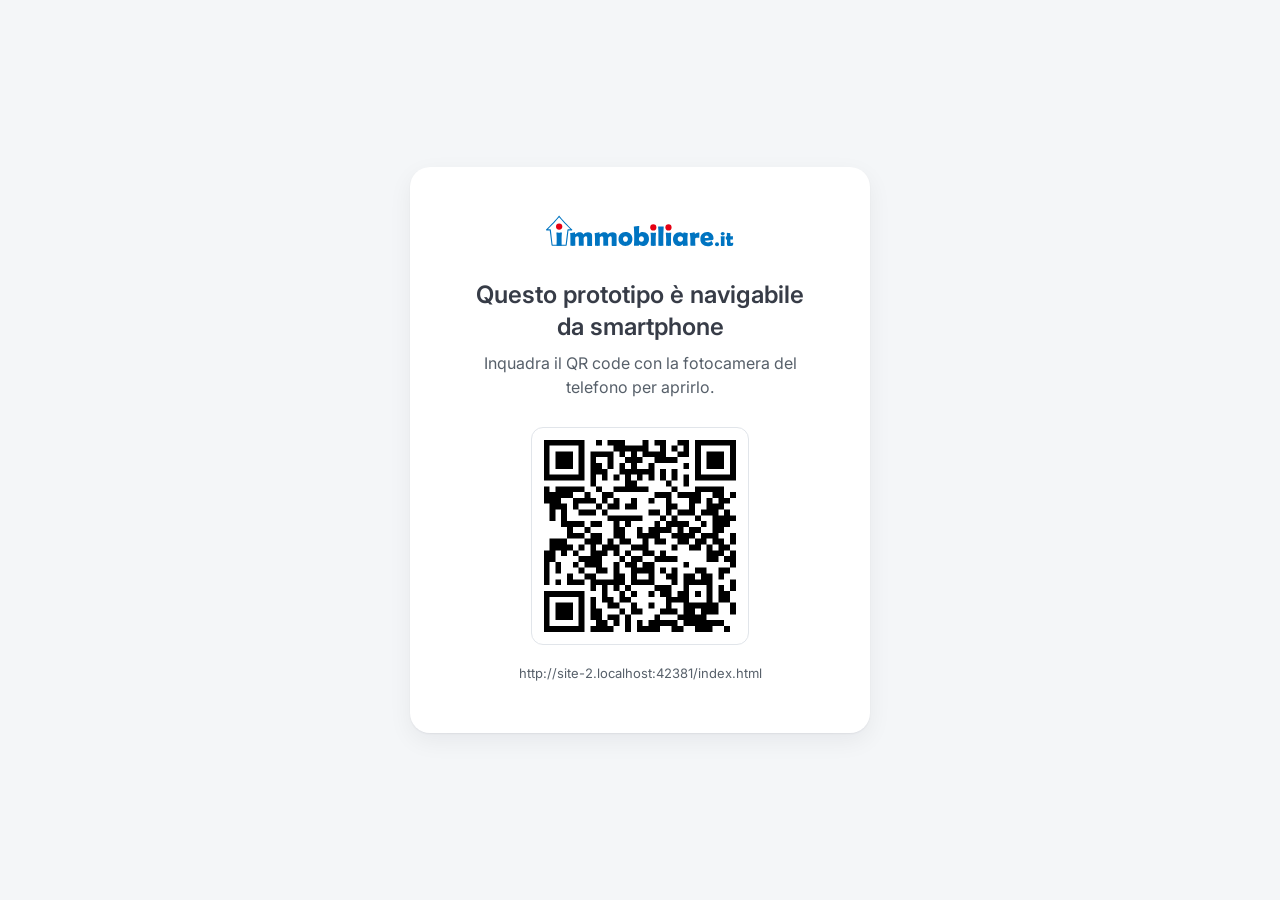
==== commit 8c9829d3: "Add files via upload" ====
--- a/index.html
+++ b/index.html
@@ -63,7 +63,7 @@
 </div>
 </div><div class="cf"><i class="c0" data-open-gallery role="button" aria-label="Apri galleria"><svg viewBox="0 0 56 56" fill="none"><path d="M4 11C4 6.5 7.5 3 12 3H44C48.4 3 52 6.5 52 11V43C52 47.4 48.4 51 44 51H12C7.5 51 4 47.4 4 43V11Z" fill="#fff"/><path fill-rule="evenodd" d="M23.6 16.5C23.3 16.5 23.1 16.5 23 16.7C22.8 16.9 22.7 17.1 22.7 17.3C22.7 17.6 22.8 17.8 23 17.9C23.1 18.1 23.3 18.2 23.6 18.2H34.1C34.8 18.2 35.4 18.5 35.9 19C36.4 19.5 36.7 20.1 36.7 20.8V31.3C36.7 31.6 36.8 31.8 37 31.9C37.1 32.1 37.3 32.2 37.6 32.2C37.8 32.2 38 32.1 38.2 31.9C38.4 31.8 38.5 31.6 38.5 31.3V20.8C38.5 19.7 38 18.6 37.2 17.7C36.3 16.9 35.2 16.5 34.1 16.5H23.6Z" fill="#0074C1"/><path fill-rule="evenodd" d="M26.8 25.5C26.8 24.8 27.1 24.1 27.6 23.6C28 23.1 28.7 22.9 29.4 22.9C30.1 22.9 30.8 23.1 31.3 23.6C31.8 24.1 32 24.8 32 25.5C32 26.2 31.8 26.9 31.3 27.3C30.8 27.8 30.1 28.1 29.4 28.1C28.7 28.1 28 27.8 27.6 27.3C27.1 26.9 26.8 26.2 26.8 25.5ZM29.4 24.6C29.2 24.6 29 24.7 28.8 24.9C28.6 25 28.5 25.3 28.5 25.5C28.5 25.7 28.6 25.9 28.8 26.1C29 26.3 29.2 26.4 29.4 26.4C29.6 26.4 29.9 26.3 30 26.1C30.2 25.9 30.3 25.7 30.3 25.5C30.3 25.3 30.2 25 30 24.9C29.9 24.7 29.6 24.6 29.4 24.6Z" fill="#0074C1"/><path fill-rule="evenodd" d="M20.7 20C19.8 20 19 20.3 18.4 20.9C17.8 21.5 17.5 22.3 17.5 23.2V34.2C17.5 35.1 17.8 35.9 18.4 36.5C19 37.1 19.8 37.5 20.7 37.5H31.7C32.6 37.5 33.4 37.1 34 36.5C34.6 35.9 35 35.1 35 34.2V23.2C35 22.7 34.9 22.3 34.7 21.9C34.5 21.5 34.3 21.2 34 20.9C33.7 20.6 33.4 20.4 33 20.2C32.6 20 32.2 20 31.7 20H20.7ZM19.2 23.2C19.2 22.4 19.9 21.7 20.7 21.7H31.7C32.5 21.7 33.2 22.4 33.2 23.2V33.5L32.1 31.9C31.9 31.7 31.7 31.5 31.4 31.3C31.2 31.2 30.9 31.1 30.6 31.1C30.3 31.1 30 31.1 29.7 31.2C29.4 31.3 29.2 31.5 29 31.7L28.8 31.8L27.6 32.9C27.6 32.9 27.5 32.9 27.4 32.9C27.3 32.9 27.3 32.9 27.2 32.9L24.1 29.8C23.8 29.4 23.2 29.2 22.7 29.2C22.2 29.2 21.6 29.4 21.3 29.8L19.2 31.8V23.2ZM19.2 34.3C19.2 34.7 19.4 35 19.7 35.3C19.9 35.6 20.3 35.7 20.7 35.7H31.7C32 35.7 32.3 35.6 32.5 35.5L30.7 33L30.5 32.8C30.4 32.8 30.4 32.8 30.3 32.9L30 33.1L28.8 34.2C28.4 34.5 27.9 34.7 27.3 34.7C26.8 34.7 26.3 34.5 26 34.1L22.9 31L22.7 30.9L22.5 31L19.2 34.3Z" fill="#0074C1"/></svg></i><i class="c0"><svg viewBox="0 0 56 56" fill="none"><path d="M4 11C4 6.5 7.5 3 12 3H44C48.4 3 52 6.5 52 11V43C52 47.4 48.4 51 44 51H12C7.5 51 4 47.4 4 43V11Z" fill="#fff"/><path fill-rule="evenodd" d="M19.5 17.6C18.6 17.6 17.8 18 17.2 18.6C16.6 19.2 16.3 20 16.3 20.8V33.1C16.3 33.5 16.4 33.9 16.5 34.3C16.7 34.7 16.9 35 17.2 35.3C17.5 35.6 17.9 35.9 18.3 36C18.7 36.2 19.1 36.3 19.5 36.3H36.4C36.8 36.3 37.2 36.2 37.6 36C38 35.9 38.4 35.6 38.7 35.3C39 35 39.2 34.7 39.4 34.3C39.5 33.9 39.6 33.5 39.6 33.1V26.7C39.6 25.8 39.3 25 38.7 24.4C38.1 23.8 37.3 23.5 36.4 23.5H33.8V20.8C33.8 20 33.4 19.2 32.8 18.6C32.2 18 31.4 17.6 30.6 17.6H19.5ZM18 20.8C18 20 18.7 19.4 19.5 19.4H30.6C31.4 19.4 32 20 32 20.8V24.3C32 24.8 32.4 25.2 32.9 25.2H36.4C37.2 25.2 37.9 25.9 37.9 26.7V33.1C37.9 33.9 37.2 34.5 36.4 34.5H33.8V29.9C33.8 29.6 33.7 29.4 33.5 29.2C33.4 29.1 33.1 29 32.9 29C32.7 29 32.5 29.1 32.3 29.2C32.1 29.4 32 29.6 32 29.9V34.5H19.5C18.7 34.5 18 33.9 18 33.1V20.8Z" fill="#0074C1"/></svg></i><i class="c0"><svg viewBox="0 0 56 56" fill="none"><path d="M4 11C4 6.5 7.5 3 12 3H44C48.4 3 52 6.5 52 11V43C52 47.4 48.4 51 44 51H12C7.5 51 4 47.4 4 43V11Z" fill="#fff"/><path fill-rule="evenodd" d="M16.3 27C16.3 21.6 21.7 17.6 27.9 17.6C28.5 17.6 29 17.6 29.5 17.7C29.7 17.7 29.9 17.8 30.1 18C30.2 18.2 30.3 18.4 30.3 18.7C30.3 18.9 30.1 19.1 30 19.3C29.8 19.4 29.5 19.5 29.3 19.4C28.9 19.4 28.4 19.4 28 19.4C22.3 19.4 18 22.9 18 27C18 31 22.3 34.5 28 34.5C33.6 34.5 37.9 31 37.9 27C37.9 24.9 36.8 23 34.9 21.6V23.7C34.9 24 34.9 24.2 34.7 24.4C34.5 24.5 34.3 24.6 34.1 24.6C33.8 24.6 33.6 24.5 33.5 24.4C33.3 24.2 33.2 24 33.2 23.7V19.7C33.2 19.4 33.3 19.2 33.5 19C33.6 18.9 33.8 18.8 34.1 18.8H38.2C38.4 18.8 38.6 18.9 38.8 19C38.9 19.2 39 19.4 39 19.7C39 19.9 38.9 20.1 38.8 20.3C38.6 20.4 38.4 20.5 38.2 20.5H36.4C38.4 22.2 39.6 24.4 39.6 27C39.6 32.3 34.2 36.3 27.9 36.3C21.7 36.3 16.3 32.3 16.3 27Z" fill="#0074C1"/><path fill-rule="evenodd" d="M24.5 27C24.5 26 24.8 25.1 25.5 24.5C26.1 23.8 27 23.5 28 23.5C28.9 23.5 29.8 23.8 30.4 24.5C31.1 25.1 31.5 26 31.5 27C31.5 27.9 31.1 28.8 30.4 29.4C29.8 30.1 28.9 30.5 28 30.5C27 30.5 26.1 30.1 25.5 29.4C24.8 28.8 24.5 27.9 24.5 27ZM28 25.2C27.5 25.2 27 25.4 26.7 25.7C26.4 26 26.2 26.5 26.2 27C26.2 27.4 26.4 27.9 26.7 28.2C27 28.5 27.5 28.7 28 28.7C28.4 28.7 28.9 28.5 29.2 28.2C29.5 27.9 29.7 27.4 29.7 27C29.7 26.5 29.5 26 29.2 25.7C28.9 25.4 28.4 25.2 28 25.2Z" fill="#0074C1"/></svg></i><i class="c0"><svg viewBox="0 0 56 56" fill="none"><path d="M4 11C4 6.5 7.5 3 12 3H44C48.4 3 52 6.5 52 11V43C52 47.4 48.4 51 44 51H12C7.5 51 4 47.4 4 43V11Z" fill="#fff"/><path fill-rule="evenodd" d="M19.5 19.4C18.6 19.4 17.8 19.7 17.2 20.3C16.6 20.9 16.3 21.7 16.3 22.6V31.9C16.3 32.8 16.6 33.6 17.2 34.2C17.8 34.8 18.6 35.1 19.5 35.1H28.8C29.7 35.1 30.5 34.8 31.1 34.2C31.7 33.6 32 32.8 32 31.9V31.6L37.1 32.7C37.4 32.8 37.7 32.8 38 32.7C38.3 32.7 38.6 32.5 38.8 32.3C39.1 32.1 39.3 31.9 39.4 31.6C39.5 31.3 39.6 31 39.6 30.7V23.5C39.6 23.2 39.5 22.9 39.4 22.6C39.3 22.3 39.1 22.1 38.8 21.9C38.6 21.7 38.3 21.6 38 21.5C37.7 21.5 37.3 21.5 37 21.5L32 22.9V22.6C32 21.7 31.7 20.9 31.1 20.3C30.5 19.7 29.7 19.4 28.8 19.4H19.5ZM32 24.9V29.5C32 29.7 32.1 29.8 32.3 29.8L37.5 31L37.8 31L37.9 30.7V23.5L37.8 23.3L37.5 23.2L32.2 24.6L32 24.9ZM30.3 22.6C30.3 21.8 29.6 21.1 28.8 21.1H19.5C18.7 21.1 18 21.8 18 22.6V31.9C18 32.7 18.7 33.4 19.5 33.4H28.8C29.6 33.4 30.3 32.7 30.3 31.9V22.6Z" fill="#0074C1"/></svg></i><div id="n750_2903" class="ce" data-scroll-calc role="button"><div class="cc"><span class="calc-ico"><svg viewBox="0 0 24 24" fill="none" stroke="#0074C1" stroke-width="1.8" stroke-linecap="round" stroke-linejoin="round"><rect x="4" y="2" width="16" height="20" rx="2"/><path d="M8 6h8M16 14v4M16 10h.01M12 10h.01M8 10h.01M12 14h.01M8 14h.01M12 18h.01M8 18h.01"/></svg></span><i class="c1"><svg viewBox="0 0 18 22" fill="none"><path d="M0.8 2.9V18.6C0.8 19.8 1.7 20.8 2.9 20.8H14.3C15.5 20.8 16.5 19.8 16.5 18.6V2.9C16.5 1.7 15.5 0.8 14.3 0.8H2.9C1.7 0.8 0.8 1.7 0.8 2.9Z" stroke="#0074C1" stroke-width="1.6" stroke-linecap="round" stroke-linejoin="round"/></svg></i><i class="c2"><svg viewBox="0 0 3 3" fill="none"><circle cx="1.1" cy="1.05" r="1.05" fill="#0074C1"/></svg></i><i class="c3"><svg viewBox="0 0 3 3" fill="none"><circle cx="1.1" cy="1.05" r="1.05" fill="#0074C1"/></svg></i><i class="c4"><svg viewBox="0 0 3 3" fill="none"><circle cx="1.1" cy="1.05" r="1.05" fill="#0074C1"/></svg></i><i class="c5"><svg viewBox="0 0 3 3" fill="none"><circle cx="1.1" cy="1.05" r="1.05" fill="#0074C1"/></svg></i><i class="c6"><svg viewBox="0 0 3 3" fill="none"><circle cx="1.1" cy="1.05" r="1.05" fill="#0074C1"/></svg></i><i class="c7"><svg viewBox="0 0 3 3" fill="none"><circle cx="1.1" cy="1.05" r="1.05" fill="#0074C1"/></svg></i><i class="c8"><svg viewBox="0 0 3 3" fill="none"><circle cx="1.1" cy="1.05" r="1.05" fill="#0074C1"/></svg></i><i class="c9"><svg viewBox="0 0 3 3" fill="none"><circle cx="1.1" cy="1.05" r="1.05" fill="#0074C1"/></svg></i><i class="ca"><svg viewBox="0 0 3 3" fill="none"><circle cx="1.1" cy="1.05" r="1.05" fill="#0074C1"/></svg></i><i class="cb"><svg viewBox="0 0 18 2" fill="none" style="overflow:visible"><path d="M0.8 0.8H16.2" stroke="#0074C1" stroke-width="1.6" stroke-linecap="round"/></svg></i></div><p class="cd">Mutuo</p></div></div><div class="c10"><div class="ch"><div class="cl"><i class="c0"><svg viewBox="0 0 48 48" fill="none"><path d="M5.2 47.5H32L14 9.5L0 18.3V40C0 43.4 2.1 46.3 5.2 47.5Z" fill="#BEDBA5"/><path d="M45 1.7L18 17.9L33.9 47.9H40C44.4 47.9 48 44.4 48 39.9V7.9C48 5.4 46.8 3.2 45 1.7Z" fill="#FDF9EF"/><path d="M0 18.9L13.5 10.5L3.4 1.5H3.3C1.3 2.9 0 5.3 0 8V18.9Z" fill="#CCE5FF"/><path d="M10 2L19 16.5L44.5 2V1.3C43.2 0.5 41.6 0 40 0H8.5L10 2Z" fill="#CCE5FF"/><path d="M6.7 0.1C4.3 0.4 2.2 1.9 1 3.9L26.5 47H34.5L16.6 16.8L42.5 1V0.3C41.7 0.1 40.8 0 40 0H31.1L13.1 10.9L6.7 0.1Z" fill="#FFE8A9"/><path fill-rule="evenodd" d="M31.5 25.3C32.4 24 33 22.4 33 20.7C33 15.9 28.9 12 23.9 12C19 12 15 15.9 15 20.7C15 22.4 15.5 24 16.4 25.3L16.6 25.7L23.9 36L31.3 25.7L31.5 25.3Z" fill="#0074C1"/><path fill-rule="evenodd" d="M27.8 20.7C27.8 22.7 26.1 24.4 24 24.4C21.8 24.4 20.1 22.7 20.1 20.7C20.1 18.6 21.8 16.9 24 16.9C26.1 16.9 27.8 18.6 27.8 20.7Z" fill="#fff"/><path fill-rule="evenodd" d="M40 1H8C4.1 1 1 4.1 1 8V40C1 43.8 4.1 47 8 47H40C43.8 47 47 43.8 47 40V8C47 4.1 43.8 1 40 1ZM8 0C3.5 0 0 3.5 0 8V40C0 44.4 3.5 48 8 48H40C44.4 48 48 44.4 48 40V8C48 3.5 44.4 0 40 0H8Z" fill="#D9D9D9"/></svg></i><div class="ck"><div class="ch"><p class="cg">Appartamento via Luigi Bertelli 18, Talenti - Monte Sacro, Roma</p></div><div class="cj"><p class="ci">Roma</p><p class="ci">•</p><p class="ci">Talenti - Monte Sacro</p><p class="ci">•</p><p class="ci">Via Luigi Bertelli, 18</p></div></div></div><div class="cu"><div class="cn"><p class="cm">€ 250.000</p></div><div class="ct"><a id="n750_2953" class="cs" data-link><p class="co">Mutuo · 848€ al mese per 30 anni</p><div class="cr"><i class="cp"><svg viewBox="0 0 16 16" fill="none" stroke="#0074C1" stroke-width="1.3" stroke-linecap="round" stroke-linejoin="round"><path d="M12 1.3H4C3.2 1.3 2.6 1.9 2.6 2.6V13.3C2.6 14 3.2 14.6 4 14.6H12C12.7 14.6 13.3 14 13.3 13.3V2.6C13.3 1.9 12.7 1.3 12 1.3Z"/><path d="M5.3 4H10.6M10.6 9.3V11.9M10.6 6.6H10.6M8 6.6H8M5.3 6.6H5.3M8 9.3H8M5.3 9.3H5.3M8 12H8M5.3 12H5.3"/></svg></i><p class="cq">Calcola la tua rata</p></div></a></div></div></div><div class="cz"><div class="cy"><i class="cv"><svg viewBox="0 0 16 16" fill="none"><path fill-rule="evenodd" d="M3.1 2.6C2.6 2.6 2.2 2.8 1.8 3.2C1.5 3.5 1.3 4 1.3 4.5V11.5C1.3 11.7 1.3 11.9 1.4 12.2C1.5 12.4 1.6 12.6 1.8 12.7C2 12.9 2.2 13.1 2.4 13.1C2.6 13.2 2.9 13.3 3.1 13.3H12.8C13 13.3 13.3 13.2 13.5 13.1C13.7 13.1 13.9 12.9 14.1 12.7C14.2 12.6 14.4 12.4 14.5 12.2C14.6 11.9 14.6 11.7 14.6 11.5V7.8C14.6 7.3 14.4 6.8 14.1 6.5C13.7 6.1 13.3 6 12.8 6H11.3V4.5C11.3 4 11.1 3.5 10.7 3.2C10.4 2.8 9.9 2.6 9.4 2.6H3.1ZM2.3 4.5C2.3 4 2.7 3.6 3.1 3.6H9.4C9.9 3.6 10.3 4 10.3 4.5V6.5C10.3 6.7 10.5 7 10.8 7H12.8C13.2 7 13.6 7.3 13.6 7.8V11.5C13.6 11.9 13.2 12.3 12.8 12.3H11.3V9.6C11.3 9.5 11.2 9.4 11.1 9.3C11 9.2 10.9 9.1 10.8 9.1C10.7 9.1 10.5 9.2 10.4 9.3C10.3 9.4 10.3 9.5 10.3 9.6V12.3H3.1C2.7 12.3 2.3 11.9 2.3 11.5V4.5Z" fill="#373C47"/></svg></i><div class="cx"><p class="cw">5</p></div></div><div class="cy"><i class="cv"><svg viewBox="0 0 16 16" fill="none"><path fill-rule="evenodd" d="M2 3.8C2 3.3 2.1 2.8 2.5 2.5C2.8 2.1 3.3 2 3.8 2H12.1C12.6 2 13.1 2.1 13.4 2.5C13.8 2.8 14 3.3 14 3.8V12.1C14 12.6 13.8 13.1 13.4 13.4C13.1 13.8 12.6 14 12.1 14H3.8C3.3 14 2.8 13.8 2.5 13.4C2.1 13.1 2 12.6 2 12.1V3.8ZM3.8 3C3.3 3 3 3.3 3 3.8V12.1C3 12.6 3.3 13 3.8 13H12.1C12.6 13 13 12.6 13 12.1V3.8C13 3.3 12.6 3 12.1 3H3.8ZM5 5.7V6.5C5 6.6 4.9 6.7 4.8 6.8C4.7 6.9 4.6 7 4.5 7C4.3 7 4.2 6.9 4.1 6.8C4 6.7 4 6.6 4 6.5V4.5C4 4.3 4 4.2 4.1 4.1C4.2 4 4.3 4 4.5 4H6.4C6.6 4 6.7 4 6.8 4.1C6.9 4.2 6.9 4.3 6.9 4.5C6.9 4.6 6.9 4.7 6.8 4.8C6.7 4.9 6.6 5 6.4 5H5.7L7.3 6.6C7.4 6.7 7.4 6.8 7.4 6.9C7.4 7.1 7.4 7.2 7.3 7.3C7.2 7.4 7.1 7.4 6.9 7.4C6.8 7.4 6.7 7.4 6.6 7.3L5 5.7ZM11 9.5V10.2L9.3 8.6L8.9 8.4L8.6 8.6L8.4 8.9L8.6 9.3L10.2 11H9.5C9.3 11 9.2 11 9.1 11.1C9 11.2 9 11.3 9 11.5C9 11.6 9 11.7 9.1 11.8C9.2 11.9 9.3 12 9.5 12H11.5C11.6 12 11.7 11.9 11.8 11.8C11.9 11.7 12 11.6 12 11.5V9.5C12 9.3 11.9 9.2 11.8 9.1C11.7 9 11.6 9 11.5 9C11.3 9 11.2 9 11.1 9.1C11 9.2 11 9.3 11 9.5Z" fill="#373C47"/></svg></i><div class="cx"><p class="cw">140 m²</p></div></div><div class="cy"><i class="cv"><svg viewBox="0 0 16 16" fill="none"><path fill-rule="evenodd" d="M3.6 3.5C3.6 3.2 3.7 2.9 3.9 2.7C4.1 2.5 4.3 2.3 4.6 2.3C4.9 2.3 5.2 2.3 5.4 2.5C5.6 2.6 5.8 2.8 5.9 3.1L5.3 4.2C5.3 4.3 5.3 4.4 5.3 4.5C5.3 4.6 5.4 4.7 5.4 4.8C5.5 4.9 5.6 4.9 5.7 4.9C5.8 5 5.9 4.9 6 4.9L8.2 3.9C8.3 3.9 8.3 3.8 8.4 3.7C8.4 3.6 8.5 3.5 8.4 3.4C8.4 3.3 8.4 3.2 8.3 3.1C8.3 3 8.2 3 8.1 3L6.8 2.7C6.6 2.2 6.3 1.8 5.9 1.6C5.4 1.3 4.9 1.2 4.4 1.3C3.9 1.4 3.4 1.7 3.1 2.1C2.8 2.5 2.6 2.9 2.6 3.5V7.6H1.8C1.7 7.6 1.5 7.7 1.4 7.8C1.3 7.9 1.3 8 1.3 8.1C1.3 8.2 1.3 8.4 1.4 8.5C1.5 8.6 1.7 8.6 1.8 8.6H2.6V10.1C2.6 10.7 2.8 11.3 3.1 11.7C3.4 12.2 3.8 12.6 4.3 12.9V14.1C4.3 14.2 4.3 14.4 4.4 14.5C4.5 14.6 4.7 14.6 4.8 14.6C4.9 14.6 5 14.6 5.1 14.5C5.2 14.4 5.3 14.2 5.3 14.1V13.2C5.4 13.3 5.6 13.3 5.8 13.3H10.1C10.3 13.3 10.5 13.3 10.6 13.2V14.1C10.6 14.2 10.7 14.4 10.8 14.5C10.9 14.6 11 14.6 11.1 14.6C11.2 14.6 11.4 14.6 11.5 14.5C11.6 14.4 11.6 14.2 11.6 14.1V12.9C12.1 12.6 12.5 12.2 12.8 11.7C13.1 11.3 13.3 10.7 13.3 10.1V8.6H14.1C14.2 8.6 14.4 8.6 14.5 8.5C14.6 8.4 14.6 8.2 14.6 8.1C14.6 8 14.6 7.9 14.5 7.8C14.4 7.7 14.2 7.6 14.1 7.6H3.6V3.5ZM12.3 8.6H3.6V10.1C3.6 10.7 3.8 11.2 4.3 11.6C4.7 12.1 5.2 12.3 5.8 12.3H10.1C10.7 12.3 11.2 12.1 11.6 11.6C12.1 11.2 12.3 10.7 12.3 10.1V8.6Z" fill="#373C47"/></svg></i><div class="cx"><p class="cw">2</p></div></div><div class="cy"><i class="cv"><svg viewBox="0 0 16 16" fill="none"><path fill-rule="evenodd" d="M2 2.8C2 2.3 2.3 2 2.8 2H4.8C5.2 2 5.6 2.3 5.6 2.8V4.3H7.5C7.9 4.3 8.3 4.7 8.3 5.1V7.3H10.1C10.6 7.3 11 7.7 11 8.1V10.3H13.1C13.6 10.3 14 10.7 14 11.1V13.1C14 13.6 13.6 14 13.1 14H2.8C2.3 14 2 13.6 2 13.1V2.8ZM3 3V13H13V11.3H10.8C10.3 11.3 10 10.9 10 10.5V8.3H8.1C7.7 8.3 7.3 7.9 7.3 7.5V5.3H5.5C5 5.3 4.6 4.9 4.6 4.5V3H3Z" fill="#373C47"/></svg></i><div class="cx"><p class="cw">R</p></div></div><div class="cy"><i class="cv"><svg viewBox="0 0 16 16" fill="none"><path fill-rule="evenodd" d="M10.5 10.2L10.8 10.3L11.1 10.2L12.2 9C12.3 8.8 12.3 8.6 12.2 8.4L11.9 8.3L11.6 8.4L11.2 8.8V6.4C11.2 6.1 11 6 10.8 6C10.6 6 10.4 6.1 10.4 6.4V8.8L10 8.4L9.7 8.3L9.4 8.4C9.3 8.6 9.3 8.8 9.4 9L10.5 10.2ZM4.8 6.1L5.1 6L5.4 6.1L6.5 7.2C6.7 7.4 6.7 7.7 6.5 7.8L6.2 8L5.9 7.8L5.5 7.4V9.9C5.5 10.1 5.3 10.3 5.1 10.3C4.9 10.3 4.7 10.1 4.7 9.9V7.4L4.3 7.8L4 8L3.7 7.8C3.6 7.6 3.6 7.4 3.7 7.2L4.8 6.1Z" fill="#373C47"/><path fill-rule="evenodd" d="M14 3.8V12.1C14 12.6 13.8 13.1 13.4 13.4C13.1 13.8 12.6 14 12.1 14H3.8C3.3 14 2.8 13.8 2.5 13.4C2.1 13.1 2 12.6 2 12.1V3.8C2 3.3 2.1 2.8 2.5 2.5C2.8 2.1 3.3 2 3.8 2H12.1C12.6 2 13.1 2.1 13.4 2.5C13.8 2.8 14 3.3 14 3.8ZM13 12.1V3.8C13 3.3 12.6 3 12.1 3H8.5V13H12.1C12.6 13 13 12.6 13 12.1ZM7.5 13V3H3.8C3.3 3 3 3.3 3 3.8V12.1C3 12.6 3.3 13 3.8 13H7.5Z" fill="#373C47"/></svg></i><div class="cx"><p class="cw">Sì</p></div></div><div class="cy"><i class="cv"><svg viewBox="0 0 16 16" fill="none"><path fill-rule="evenodd" d="M7.1 1.3C6.3 1.3 5.5 1.6 4.9 2.2C4.3 2.8 3.9 3.6 3.9 4.4V9.9H3.6V9.6C3.6 9.5 3.6 9.4 3.5 9.3C3.4 9.2 3.2 9.1 3.1 9.1C3 9.1 2.9 9.2 2.8 9.3C2.7 9.4 2.6 9.5 2.6 9.6V10.3L2.1 11.5C2 11.8 1.9 12 1.9 12.3C1.9 12.5 2 12.8 2.1 13L2.3 13.6C2.2 13.7 2.1 13.7 2 13.8C2 13.9 1.9 14 2 14.2C2 14.3 2 14.4 2.1 14.5C2.2 14.6 2.3 14.6 2.4 14.6H13.4C13.6 14.6 13.7 14.6 13.8 14.5C13.9 14.4 13.9 14.3 13.9 14.2C14 14 13.9 13.9 13.9 13.8C13.8 13.7 13.7 13.7 13.6 13.6L13.8 13C13.9 12.8 14 12.5 14 12.3C14 12 13.9 11.8 13.8 11.5L13.3 10.3V9.6C13.3 9.5 13.2 9.4 13.1 9.3C13 9.2 12.9 9.1 12.8 9.1C12.7 9.1 12.5 9.2 12.4 9.3C12.3 9.4 12.3 9.5 12.3 9.6V9.9H11.9V4.4C11.9 3.6 11.6 2.8 11 2.2C10.4 1.6 9.6 1.3 8.8 1.3H7.1ZM11.3 13.6H12.5L12.9 12.6C13 12.5 13 12.4 13 12.3C13 12.2 13 12 12.9 11.9L12.5 10.9H11.3V13.6ZM10.3 10.9V13.6H8.4V10.9H10.3ZM10.8 9.9H10.9V5.3H4.9V9.9H10.8ZM7.4 13.6H5.6V10.9H7.4V13.6ZM4.6 13.6V10.9H3.4L3 11.9C2.9 12 2.9 12.2 2.9 12.3C2.9 12.4 2.9 12.5 3 12.6L3.4 13.6H4.6ZM6.3 2.4C6.6 2.3 6.8 2.3 7.1 2.3H7.4V3.5L6.3 2.4ZM5.5 3C5.2 3.4 5 3.8 5 4.3H6.9L5.5 3ZM10.4 3C10.7 3.4 10.9 3.8 10.9 4.3H9L10.4 3ZM9.6 2.4L8.4 3.5V2.3H8.8C9.1 2.3 9.3 2.3 9.6 2.4Z" fill="#373C47"/></svg></i><div class="cx"><p class="cw">Balcone</p></div></div></div></div><div class="c1a"><div class="c19"><div class="c15"><i class="c11"><svg viewBox="0 0 24 24" fill="none"><path fill-rule="evenodd" d="M17.7 2.4C18 2 18.5 1.9 19 1.9C19.4 1.9 19.9 2 20.2 2.4L21.5 3.7C21.9 4 22 4.5 22 4.9C22 5.4 21.9 5.9 21.5 6.2L11.7 16.2L11.2 16.5H8.2C8 16.5 7.8 16.4 7.7 16.2C7.5 16.1 7.5 15.9 7.5 15.7V12.7L7.7 12.2L17.7 2.4ZM19.1 3.4H18.8L18.1 4.1L19.8 5.8L20.5 5.1V4.8L19.1 3.4ZM18.8 6.9L17 5.1L9 13V15H10.9L18.8 6.9Z" fill="#373C47"/><path fill-rule="evenodd" d="M5.7 4.5C5 4.5 4.5 5 4.5 5.7V18.2C4.5 18.9 5 19.5 5.7 19.5H18.2C18.9 19.5 19.5 18.9 19.5 18.2V11.7C19.5 11.5 19.5 11.3 19.7 11.2C19.8 11 20 11 20.2 11C20.4 11 20.6 11 20.7 11.2C20.9 11.3 21 11.5 21 11.7V18.2C21 18.9 20.7 19.6 20.1 20.1C19.6 20.7 18.9 21 18.2 21H5.7C5 21 4.3 20.7 3.8 20.1C3.2 19.6 3 18.9 3 18.2V5.7C3 5 3.2 4.3 3.8 3.8C4.3 3.2 5 3 5.7 3H12.2C12.4 3 12.6 3 12.7 3.2C12.9 3.3 13 3.5 13 3.7C13 3.9 12.9 4.1 12.7 4.2C12.6 4.4 12.4 4.5 12.2 4.5H5.7Z" fill="#373C47"/></svg></i><div class="c14"><div class="c13"><p class="c12">Nota</p></div></div></div><div class="c17"><p class="c16">aggiungi</p></div><div class="c18"></div></div></div><div class="c1z"><div id="n750_3007" class="c1y"><div class="c1b"></div><a id="n750_3009" class="c1m" data-link><div class="c1i"><div class="c1e"><div class="c1d"><b class="c1c"></b></div></div><div class="c1h"><p class="c1f">Quanto mutuo puoi ottenere?</p><p class="c1g">Simula importo e rata in 3 minuti</p></div></div><div class="c1l"><div class="c1k"><p class="c1j">FAI UNA SIMULAZIONE</p></div></div></a><div class="c1x"><div class="c1t"><div class="c1p"><div class="c1d"><div class="c1n"></div><b class="c1o"></b></div></div><div class="c1s"><div class="ch"><p class="c1q">Eni Plenitude</p></div><div class="ch"><p class="c1r">Con Fixa Time 24 Smart, 30% di sconto su luce e/o gas</p></div></div></div><div class="c1w"><div class="c1v"><p class="c1u">Approfittane</p></div></div></div></div></div><div class="c22"><i class="c11"><svg viewBox="0 0 24 24" fill="none"><path fill-rule="evenodd" d="M14.9 14.9C15.1 15 15.3 15 15.5 14.9C15.6 14.8 15.8 14.7 15.9 14.5C16 14.3 16 14.1 15.9 13.9C15.8 13.8 15.7 13.6 15.5 13.5L12.7 12.2V8.2C12.7 8 12.6 7.8 12.5 7.7C12.3 7.5 12.1 7.5 12 7.5C11.8 7.5 11.6 7.5 11.4 7.7C11.3 7.8 11.2 8 11.2 8.2V12.4C11.2 12.9 11.5 13.3 11.9 13.5L14.9 14.9Z" fill="#373C47"/><path fill-rule="evenodd" d="M12 2C6.5 2 2 6.2 2 11.7C2 17.2 6.4 22 12 22C17.5 22 22 17.2 22 11.7C22 6.2 17.4 2 12 2ZM3.5 11.7C3.5 7 7.2 3.5 12 3.5C16.7 3.5 20.5 7 20.5 11.7C20.5 16.4 16.6 20.5 12 20.5C7.3 20.5 3.5 16.4 3.5 11.7Z" fill="#373C47"/></svg></i><p class="c20">Annuncio aggiornato il 21/07/2026</p><div class="c21"></div></div><div class="c2f"><div class="c24"><p class="c23">Descrizione</p></div><div class="ch"><p class="c25">riferimento: SRL - VIA BERTELLI</p></div><div class="c27"><p class="c26">Appartamento ampia metratura Montesacro</p></div><div class="c29"><div class="ch"><p class="c28">Rivolta Immobiliare propone in vendita, nel cuore di Montesacro e più precisamente in Via Luigi Bertelli, un ampio appartamento di circa 140 mq situato al piano rialzato di un elegante stabile con ascensore, recentemente valorizzato grazie agli interventi del Bonus 110.
 
-L’immobile si distingue per gli spazi generosi e ben distribuiti: ingresso, grande salone, quattro camere da letto, cucina abitabile, due ripostigli, armadi a muro e balcone.</p></div></div><div class="c2d"><div class="c2c"><i class="c2a"><svg viewBox="0 0 24 24" fill="none"><path d="M18.5 8.9C18.3 8.8 18.1 8.7 17.9 8.7C17.8 8.7 17.6 8.8 17.4 8.9L11.9 14.4L6.5 8.9C6.3 8.8 6.1 8.7 6 8.7C5.8 8.7 5.6 8.8 5.4 8.9C5.3 9.1 5.2 9.3 5.2 9.5C5.2 9.6 5.3 9.8 5.4 10L11.4 16C11.6 16.1 11.8 16.2 11.9 16.2C12.1 16.2 12.3 16.1 12.5 16L18.5 10C18.6 9.8 18.7 9.6 18.7 9.4C18.7 9.3 18.6 9.1 18.5 8.9Z" fill="#0074C1"/></svg></i><p class="c2b">leggi tutto</p></div></div><div class="c2e"></div></div><div class="c2o"><div class="c2h"><div class="c2g"></div></div><div class="c2m"><p class="c2j">Se vuoi saperne di più, puoi parlare con <span class="c2i">Rivolta Immobiliare dal 1956</span>.</p><div class="c2l"><p class="c2k">Invia messaggio</p></div></div><div class="c2n"></div></div><div class="c2f"><div class="c24"><p class="c23">Caratteristiche</p></div><div class="c2t"><div class="c2r"><i><svg viewBox="0 0 36 36" fill="none"><path fill-rule="evenodd" d="M15.1 15.8a.9.9 0 1 0 1.8 0 .9.9 0 1 0-1.8 0ZM19.2 15.8a.9.9 0 1 0 1.8 0 .9.9 0 1 0-1.8 0ZM19.2 19.3a.9.9 0 1 0 1.8 0 .9.9 0 1 0-1.8 0ZM19.2 22.8a.9.9 0 1 0 1.8 0 .9.9 0 1 0-1.8 0ZM15.1 19.3a.9.9 0 1 0 1.8 0 .9.9 0 1 0-1.8 0ZM15.1 22.8a.9.9 0 1 0 1.8 0 .9.9 0 1 0-1.8 0ZM8.1 25.2a.9.9 0 1 0 1.8 0 .9.9 0 1 0-1.8 0ZM8.1 28.1a.9.9 0 1 0 1.8 0 .9.9 0 1 0-1.8 0ZM8.1 22.2a.9.9 0 1 0 1.8 0 .9.9 0 1 0-1.8 0Z" fill="#373C47"/><path fill-rule="evenodd" d="M14.8 11.5C14 11.5 13.2 11.8 12.6 12.4C12 13 11.6 13.8 11.6 14.7V16.2L3.9 20C3.7 20.1 3.6 20.3 3.5 20.5C3.4 20.7 3.4 20.9 3.5 21.1C3.6 21.3 3.8 21.5 4 21.6C4.2 21.7 4.4 21.7 4.6 21.6V30.4C4.6 31.5 5.5 32.5 6.7 32.5H22.4C23 32.5 23.5 32.2 23.9 31.9C24.2 31.5 24.5 30.9 24.5 30.4V14.7C24.5 13.8 24.1 13 23.5 12.4C22.9 11.8 22.1 11.5 21.2 11.5H14.8ZM20.4 30.7H22.4L22.7 30.4V14.7C22.7 13.9 22 13.2 21.2 13.2H14.8C14 13.2 13.4 13.9 13.4 14.7V30.7H15.7V28.4C15.7 27.7 15.9 27.2 16.4 26.7C16.8 26.3 17.4 26 18 26C18.7 26 19.2 26.3 19.7 26.7C20.1 27.2 20.4 27.7 20.4 28.4V30.7ZM17.5 30.7V28.4C17.5 28.2 17.5 28.1 17.6 28C17.7 27.8 17.9 27.8 18 27.8C18.2 27.8 18.3 27.8 18.4 28C18.6 28.1 18.6 28.2 18.6 28.4V30.7H17.5ZM6.4 20.7L11.6 18.1V30.7H6.7L6.4 30.4V20.7Z" fill="#373C47"/></svg></i><div><p class="c12">Tipologia</p></div><div class="c2q"><p class="c2p">Appartamento | Intera proprietà | Classe immobile signorile</p></div></div><div class="c2r"><i><svg viewBox="0 0 36 36" fill="none"><path fill-rule="evenodd" d="M9 14.4H18.9a.85.85 0 0 1 0 1.7H9a.85.85 0 0 1 0-1.7ZM9 17.9H18.9a.85.85 0 0 1 0 1.7H9a.85.85 0 0 1 0-1.7ZM9 21.4H14.2a.85.85 0 0 1 0 1.7H9a.85.85 0 0 1 0-1.7ZM17.2 24.9a2.6 2.6 0 1 0 0 5.2 2.6 2.6 0 1 0 0-5.2ZM16.3 27.5a.9.9 0 1 0 1.7 0 .9.9 0 1 0-1.7 0Z" fill="#373C47"/><path fill-rule="evenodd" d="M4.6 13.5C4.6 12.6 5 11.8 5.6 11.2C6.2 10.6 7 10.3 7.8 10.3H20.1C20.5 10.3 20.9 10.4 21.3 10.5C21.7 10.7 22 10.9 22.3 11.2C22.6 11.5 22.9 11.9 23 12.3C23.2 12.7 23.3 13.1 23.3 13.5V30.4C23.3 30.8 23.2 31.2 23 31.6C22.9 32 22.6 32.4 22.3 32.7C22 33 21.7 33.2 21.3 33.4C20.9 33.5 20.5 33.6 20.1 33.6H7.8C7 33.6 6.2 33.3 5.6 32.7C5 32.1 4.6 31.3 4.6 30.4V13.5ZM7.8 12C7 12 6.4 12.7 6.4 13.5V30.4C6.4 31.2 7 31.9 7.8 31.9H20.1C20.9 31.9 21.5 31.2 21.5 30.4V13.5C21.5 12.7 20.9 12 20.1 12H7.8Z" fill="#373C47"/></svg></i><div><p class="c12">Contratto</p></div><div class="c2q"><p class="c2s">Vendita</p></div></div><div class="c2r"><i><svg viewBox="0 0 36 36" fill="none"><path fill-rule="evenodd" d="M3.5 12.9C3.5 12.1 4.1 11.5 4.9 11.5H8.4C9.2 11.5 9.9 12.1 9.9 12.9V15.5H13.1C13.9 15.5 14.5 16.2 14.5 17V20.8H17.7C18.5 20.8 19.2 21.4 19.2 22.2V26H23C23.8 26 24.5 26.7 24.5 27.5V31C24.5 31.8 23.8 32.5 23 32.5H4.9C4.1 32.5 3.5 31.8 3.5 31V12.9ZM5.2 13.2V30.7H22.7V27.8H18.9C18.1 27.8 17.5 27.1 17.5 26.3V22.5H14.2C13.4 22.5 12.8 21.9 12.8 21.1V17.3H9.6C8.8 17.3 8.1 16.6 8.1 15.8V13.2H5.2Z" fill="#373C47"/></svg></i><div><p class="c12">Piano</p></div><div class="c2q"><p class="c2s">Piano rialzato</p></div></div><div class="c2r"><i><svg viewBox="0 0 36 36" fill="none"><path fill-rule="evenodd" d="M10.2 16.7H15.4a.85.85 0 0 1 0 1.8H10.2a.85.85 0 0 1 0-1.8ZM10.2 21.4H14.8a.85.85 0 0 1 0 1.7H10.2a.85.85 0 0 1 0-1.7Z" fill="#373C47"/><path fill-rule="evenodd" d="M20.4 19V13.8C20.4 13.4 20.3 12.9 20.1 12.5C19.9 12 19.6 11.7 19.2 11.4C18.9 11.1 18.4 10.8 18 10.7C17.5 10.6 17.1 10.6 16.6 10.7L7.3 12.3C6.5 12.4 5.9 12.8 5.4 13.4C4.9 14 4.6 14.7 4.6 15.5V30.4C4.6 31.3 5 32.1 5.6 32.7C6.2 33.3 7 33.6 7.8 33.6H21.2C22.1 33.6 22.9 33.3 23.5 32.7C24.1 32.1 24.5 31.3 24.5 30.4V22.7C24.5 22.1 24.2 21.4 23.9 20.9C23.5 20.3 22.9 19.9 22.3 19.7L20.4 19ZM18.6 13.8C18.6 12.9 17.8 12.2 16.9 12.4L7.6 14C7.2 14.1 6.9 14.3 6.7 14.5C6.5 14.8 6.4 15.1 6.4 15.5V30.4C6.4 31.2 7 31.9 7.8 31.9H9.3V29.5C9.3 28.7 9.6 27.9 10.2 27.3C10.8 26.7 11.6 26.3 12.5 26.3C13.3 26.3 14.2 26.7 14.8 27.3C15.4 27.9 15.7 28.7 15.7 29.5V31.9H18.6V13.8ZM20.4 20.9V31.9H21.2C22 31.9 22.7 31.2 22.7 30.4V22.7C22.7 22.1 22.3 21.6 21.7 21.3L20.4 20.9ZM11 29.5V31.9H14V29.5C14 29.1 13.8 28.8 13.5 28.5C13.2 28.2 12.9 28.1 12.5 28.1C12.1 28.1 11.7 28.2 11.5 28.5C11.2 28.8 11 29.1 11 29.5Z" fill="#373C47"/></svg></i><div><p class="c12">Piani edificio</p></div><div class="c2q"><p class="c2s">5</p></div></div><div class="c2r"><i><svg viewBox="0 0 36 36" fill="none"><path fill-rule="evenodd" d="M18.4 25.8L18.9 26L19.4 25.8L21.3 23.8C21.5 23.6 21.5 23 21.3 22.7L20.8 22.5L20.3 22.7L19.6 23.4V19.2C19.6 18.8 19.3 18.5 18.9 18.5C18.5 18.5 18.2 18.8 18.2 19.2V23.4L17.5 22.7L17 22.5L16.5 22.7C16.3 23 16.3 23.6 16.5 23.8L18.4 25.8ZM8.5 18.7L9 18.5L9.5 18.7L11.4 20.7C11.7 21 11.7 21.5 11.4 21.8L10.9 22L10.4 21.8L9.7 21V25.3C9.7 25.7 9.4 26 9 26C8.6 26 8.3 25.7 8.3 25.3V21L7.6 21.8L7.1 22L6.6 21.8C6.4 21.6 6.4 20.9 6.6 20.7L8.5 18.7Z" fill="#373C47"/><path fill-rule="evenodd" d="M24.5 14.7V29.2C24.5 30.1 24.1 30.9 23.5 31.5C22.9 32.1 22.1 32.5 21.2 32.5H6.7C5.8 32.5 5 32.1 4.4 31.5C3.8 30.9 3.5 30.1 3.5 29.2V14.7C3.5 13.8 3.8 13 4.4 12.4C5 11.8 5.8 11.5 6.7 11.5H21.2C22.1 11.5 22.9 11.8 23.5 12.4C24.1 13 24.5 13.8 24.5 14.7ZM22.7 29.2V14.7C22.7 13.9 22 13.2 21.2 13.2H14.8V30.7H21.2C22 30.7 22.7 30 22.7 29.2ZM13.1 30.7V13.2H6.7C5.9 13.2 5.2 13.9 5.2 14.7V29.2C5.2 30 5.9 30.7 6.7 30.7H13.1Z" fill="#373C47"/></svg></i><div><p class="c12">Ascensore</p></div><div class="c2q"><p class="c2s">Sì</p></div></div><div class="c2r"><i><svg viewBox="0 0 36 36" fill="none"><path fill-rule="evenodd" d="M3.5 14.7C3.5 13.8 3.8 13 4.4 12.4C5 11.8 5.8 11.5 6.7 11.5H21.2C22.1 11.5 22.9 11.8 23.5 12.4C24.1 13 24.5 13.8 24.5 14.7V29.2C24.5 30.1 24.1 30.9 23.5 31.5C22.9 32.1 22.1 32.5 21.2 32.5H6.7C5.8 32.5 5 32.1 4.4 31.5C3.8 30.9 3.5 30.1 3.5 29.2V14.7ZM6.7 13.2C5.9 13.2 5.2 13.9 5.2 14.7V29.2C5.2 30 5.9 30.7 6.7 30.7H21.2C22 30.7 22.7 30 22.7 29.2V14.7C22.7 13.9 22 13.2 21.2 13.2H6.7ZM8.7 17.9V19.3C8.7 19.6 8.6 19.8 8.4 19.9C8.3 20.1 8.1 20.2 7.8 20.2C7.6 20.2 7.4 20.1 7.2 19.9C7 19.8 7 19.6 7 19.3V15.8C7 15.6 7 15.4 7.2 15.2C7.4 15 7.6 15 7.8 15H11.3C11.5 15 11.8 15 11.9 15.2C12.1 15.4 12.2 15.6 12.2 15.8C12.2 16.1 12.1 16.3 11.9 16.4C11.8 16.6 11.5 16.7 11.3 16.7H9.9L12.8 19.6C13 19.7 13.1 20 13.1 20.2C13 20.4 13 20.6 12.8 20.8C12.6 21 12.4 21 12.2 21.1C12 21.1 11.7 21 11.6 20.8L8.7 17.9ZM19.2 24.6V26L16.3 23.1C16 22.8 15.4 22.8 15.1 23.1C14.8 23.4 14.8 24 15.1 24.3L18 27.2H16.6C16.4 27.2 16.1 27.3 16 27.5C15.8 27.6 15.7 27.8 15.7 28.1C15.7 28.3 15.8 28.5 16 28.7C16.1 28.9 16.4 29 16.6 29H20.1C20.3 29 20.5 28.9 20.7 28.7C20.9 28.5 21 28.3 21 28.1V24.6C21 24.3 20.9 24.1 20.7 24C20.5 23.8 20.3 23.7 20.1 23.7C19.8 23.7 19.6 23.8 19.5 24C19.3 24.1 19.2 24.3 19.2 24.6Z" fill="#373C47"/></svg></i><div><p class="c12">Superficie</p></div><div class="c2q"><p class="c2s">140 m²</p></div></div><div class="c2r"><i><svg viewBox="0 0 36 36" fill="none"><path fill-rule="evenodd" d="M5.5 12.6C4.6 12.6 3.8 13 3.2 13.6C2.6 14.2 2.3 15 2.3 15.8V28.1C2.3 28.5 2.4 28.9 2.5 29.3C2.7 29.7 2.9 30 3.2 30.3C3.5 30.6 3.9 30.9 4.3 31C4.7 31.2 5.1 31.3 5.5 31.3H22.4C22.8 31.3 23.2 31.2 23.6 31C24 30.9 24.4 30.6 24.7 30.3C25 30 25.2 29.7 25.4 29.3C25.5 28.9 25.6 28.5 25.6 28.1V21.7C25.6 20.8 25.3 20 24.7 19.4C24.1 18.8 23.3 18.4 22.4 18.4H19.8V15.8C19.8 15 19.4 14.2 18.8 13.6C18.2 13 17.4 12.6 16.6 12.6H5.5ZM4 15.8C4 15 4.7 14.4 5.5 14.4H16.6C17.4 14.4 18 15 18 15.8V19.3C18 19.8 18.4 20.2 18.9 20.2H22.4C23.2 20.2 23.9 20.9 23.9 21.7V28.1C23.9 28.9 23.2 29.5 22.4 29.5H19.8V24.9C19.8 24.6 19.7 24.4 19.5 24.2C19.4 24.1 19.1 24 18.9 24C18.7 24 18.5 24.1 18.3 24.2C18.1 24.4 18 24.6 18 24.9V29.5H5.5C4.7 29.5 4 28.9 4 28.1V15.8Z" fill="#373C47"/></svg></i><div><p class="c12">Locali</p></div><div class="c2q"><p class="c2s">5</p></div></div><div class="c2r"><i><svg viewBox="0 0 36 36" fill="none"><path fill-rule="evenodd" d="M3.2 12.6C3.4 12.6 3.6 12.7 3.8 12.9C3.9 13 4 13.3 4 13.5V16.7H11C12 16.7 12.9 17.1 13.5 17.7C14.2 18.4 14.5 19.3 14.5 20.2H21.2C22.4 20.2 23.5 20.7 24.3 21.5C25.2 22.3 25.6 23.4 25.6 24.6V30.4C25.6 30.6 25.5 30.9 25.4 31C25.2 31.2 25 31.3 24.7 31.3C24.5 31.3 24.3 31.2 24.1 31C24 30.9 23.9 30.6 23.9 30.4V28.4H4V30.4C4 30.6 3.9 30.9 3.8 31C3.6 31.2 3.4 31.3 3.2 31.3C2.9 31.3 2.7 31.2 2.5 31C2.4 30.9 2.3 30.6 2.3 30.4V13.5C2.3 13.3 2.4 13 2.5 12.9C2.7 12.7 2.9 12.6 3.2 12.6ZM23.9 26.6V24.6C23.9 23.9 23.6 23.2 23.1 22.7C22.6 22.2 21.9 21.9 21.2 21.9H9.3V26.6H23.9ZM7.5 21.9H4V26.6H7.5V21.9ZM4 20.2H12.8C12.8 19.7 12.6 19.3 12.3 19C11.9 18.6 11.5 18.4 11 18.4H4V20.2Z" fill="#373C47"/></svg></i><div><p class="c12">Camere da letto</p></div><div class="c2q"><p class="c2s">4</p></div></div><div class="c2r"><i><svg viewBox="0 0 36 36" fill="none"><path fill-rule="evenodd" d="M13.9 13.2C13.3 13.2 12.7 13.4 12.2 13.8C11.7 14.2 11.3 14.7 11.1 15.4C12.1 16.1 12.8 17.3 12.8 18.7C12.8 19 12.7 19.2 12.5 19.4C12.4 19.5 12.1 19.6 11.9 19.6C11.7 19.6 11.5 19.5 11.3 19.4C11.1 19.2 11 19 11 18.7C11 17.2 9.8 16.1 8.1 16.1C7.5 16.1 6.9 16.3 6.4 16.7C5.9 17.1 5.5 17.6 5.3 18.2C5.1 18.8 5.2 19.5 5.4 20.1C5.6 20.7 6 21.2 6.5 21.5C6.7 21.6 6.9 21.9 6.9 22.2V26H12.8V23.4C12.8 23.2 12.9 23 13 22.8C13.2 22.6 13.4 22.5 13.7 22.5C13.9 22.5 14.1 22.6 14.3 22.8C14.4 23 14.5 23.2 14.5 23.4V26H16.9V23.4C16.9 23.2 17 23 17.1 22.8C17.3 22.6 17.5 22.5 17.7 22.5C18 22.5 18.2 22.6 18.4 22.8C18.5 23 18.6 23.2 18.6 23.4V26H20.9V22.2C20.9 21.9 21.1 21.6 21.4 21.5C21.8 21.2 22.1 20.9 22.3 20.4C22.6 20 22.7 19.5 22.7 19C22.7 18.3 22.4 17.5 21.8 17C21.3 16.4 20.6 16.1 19.8 16.1C19.4 16.1 19 16.2 18.6 16.3C18.6 17.1 18.4 17.8 18 18.5C17.6 19.1 17.1 19.7 16.5 20.1C16.1 20.3 15.5 20.2 15.3 19.8C15 19.4 15.1 18.9 15.5 18.6C15.9 18.3 16.3 18 16.5 17.5C16.7 17.1 16.9 16.6 16.9 16.1C16.9 15.3 16.6 14.6 16 14.1C15.5 13.5 14.7 13.2 13.9 13.2ZM20.9 27.8H6.9V29.5H20.9V27.8ZM13.9 11.5C13 11.4 12 11.7 11.3 12.3C10.5 12.9 9.9 13.7 9.5 14.6C9.1 14.4 8.6 14.4 8.1 14.4C7.1 14.4 6.2 14.7 5.4 15.2C4.6 15.8 4 16.6 3.7 17.5C3.4 18.4 3.4 19.4 3.6 20.3C3.9 21.2 4.4 22.1 5.2 22.7V30.4C5.2 30.9 5.6 31.3 6.1 31.3H21.8C22.1 31.3 22.3 31.2 22.4 31C22.6 30.9 22.7 30.6 22.7 30.4V22.7C23.5 22.1 24 21.2 24.3 20.3C24.5 19.4 24.5 18.4 24.2 17.5C23.9 16.6 23.3 15.8 22.5 15.2C21.7 14.7 20.8 14.4 19.8 14.4C19.3 14.4 18.8 14.4 18.4 14.6C18 13.7 17.4 12.9 16.6 12.3C15.9 11.7 14.9 11.4 13.9 11.5Z" fill="#373C47"/></svg></i><div><p class="c12">Cucina</p></div><div class="c2q"><p class="c2s">Cucina abitabile</p></div></div><div class="c2r"><i><svg viewBox="0 0 36 36" fill="none"><path fill-rule="evenodd" d="M6.4 14.1C6.4 13.6 6.5 13.1 6.9 12.7C7.2 12.4 7.6 12.1 8.1 12.1C8.6 12 9.1 12.1 9.5 12.3C9.9 12.6 10.2 13 10.4 13.5L9.4 15.4C9.3 15.6 9.3 15.8 9.3 16C9.3 16.1 9.4 16.3 9.5 16.4C9.7 16.6 9.8 16.7 10 16.7C10.2 16.7 10.4 16.7 10.5 16.6L14.3 14.9C14.5 14.8 14.6 14.7 14.7 14.5C14.8 14.3 14.8 14.2 14.8 14C14.8 13.8 14.7 13.6 14.6 13.5C14.5 13.4 14.3 13.3 14.1 13.2L12 12.7C11.6 11.9 11 11.2 10.3 10.8C9.5 10.3 8.6 10.2 7.7 10.3C6.9 10.5 6.1 11 5.5 11.6C4.9 12.3 4.6 13.2 4.6 14.1V21.4H3.2C2.9 21.4 2.7 21.5 2.5 21.6C2.4 21.8 2.3 22 2.3 22.2C2.3 22.5 2.4 22.7 2.5 22.9C2.7 23 2.9 23.1 3.2 23.1H4.6V25.7C4.6 26.7 4.9 27.7 5.4 28.6C5.9 29.4 6.7 30.1 7.5 30.6V32.7C7.5 33 7.6 33.2 7.8 33.4C8 33.5 8.2 33.6 8.4 33.6C8.6 33.6 8.9 33.5 9 33.4C9.2 33.2 9.3 33 9.3 32.7V31.2C9.6 31.3 9.9 31.3 10.2 31.3H17.7C18 31.3 18.3 31.3 18.6 31.2V32.7C18.6 33 18.7 33.2 18.9 33.4C19 33.5 19.3 33.6 19.5 33.6C19.7 33.6 19.9 33.5 20.1 33.4C20.3 33.2 20.4 33 20.4 32.7V30.6C21.2 30.1 22 29.4 22.5 28.6C23 27.7 23.3 26.7 23.3 25.7V23.1H24.7C25 23.1 25.2 23 25.4 22.9C25.5 22.7 25.6 22.5 25.6 22.2C25.6 22 25.5 21.8 25.4 21.6C25.2 21.5 25 21.4 24.7 21.4H6.4V14.1ZM21.5 23.1H6.4V25.7C6.4 26.7 6.8 27.7 7.5 28.4C8.2 29.1 9.2 29.5 10.2 29.5H17.7C18.7 29.5 19.7 29.1 20.4 28.4C21.1 27.7 21.5 26.7 21.5 25.7V23.1Z" fill="#373C47"/></svg></i><div><p class="c12">Bagni</p></div><div class="c2q"><p class="c2s">2</p></div></div><div class="c2r"><i><svg viewBox="0 0 36 36" fill="none"><path fill-rule="evenodd" d="M12.5 10.3C11 10.3 9.6 10.9 8.6 11.9C7.5 12.9 6.9 14.4 6.9 15.8V25.5H6.4V24.9C6.4 24.6 6.3 24.4 6.1 24.2C5.9 24.1 5.7 24 5.5 24C5.3 24 5 24.1 4.9 24.2C4.7 24.4 4.6 24.6 4.6 24.9V26.1L3.7 28.2C3.5 28.6 3.4 29.1 3.4 29.5C3.4 30 3.5 30.4 3.7 30.9L4.1 31.9C3.9 31.9 3.7 32.1 3.6 32.2C3.5 32.4 3.4 32.6 3.5 32.8C3.5 33 3.6 33.2 3.7 33.4C3.9 33.5 4.1 33.6 4.3 33.6H23.6C23.8 33.6 24 33.5 24.2 33.4C24.3 33.2 24.4 33 24.4 32.8C24.5 32.6 24.4 32.4 24.3 32.2C24.2 32.1 24 31.9 23.8 31.9L24.2 30.9C24.4 30.4 24.5 30 24.5 29.5C24.5 29.1 24.4 28.6 24.2 28.2L23.3 26.1V24.9C23.3 24.6 23.2 24.4 23 24.2C22.9 24.1 22.6 24 22.4 24C22.2 24 22 24.1 21.8 24.2C21.6 24.4 21.5 24.6 21.5 24.9V25.5H20.9V15.8C20.9 14.4 20.4 12.9 19.3 11.9C18.3 10.9 16.9 10.3 15.4 10.3H12.5ZM19.8 31.9H21.8L22.6 30.1C22.7 29.9 22.8 29.7 22.8 29.5C22.8 29.3 22.7 29.1 22.6 28.9L21.8 27.2H19.8V31.9ZM18 27.2V31.9H14.8V27.2H18ZM18.9 25.5H19.2V17.3H8.7V25.5H18.9ZM13.1 31.9H9.9V27.2H13.1V31.9ZM8.1 31.9V27.2H6.1L5.3 28.9C5.2 29.1 5.1 29.3 5.1 29.5C5.1 29.7 5.2 29.9 5.3 30.1L6.1 31.9H8.1ZM11.1 12.3C11.5 12.1 12 12 12.5 12H13.1V14.1L11.1 12.3ZM9.6 13.3C9.1 13.9 8.8 14.7 8.7 15.5H12L9.6 13.3ZM18.3 13.3C18.8 13.9 19.1 14.7 19.2 15.5H15.9L18.3 13.3ZM16.8 12.3L14.8 14.1V12H15.4C15.9 12 16.4 12.1 16.8 12.3Z" fill="#373C47"/></svg></i><div><p class="c12">Balcone</p></div><div class="c2q"><p class="c2s">Sì</p></div></div><div class="c2r"><i><svg viewBox="0 0 36 36" fill="none"><path fill-rule="evenodd" d="M14.8 10.9C14.6 10.4 13.3 10.4 13.1 10.9C11.1 11 9.3 11.6 7.9 12.7C6.3 14 5.2 15.8 4.6 17.9C4.5 18.5 4.9 19 5.5 19H13.1V24.3H10.2C9.7 24.3 9.3 24.7 9.3 25.2C9.3 25.6 9.7 26 10.2 26H13.1V32.7C13.1 33.2 13.5 33.6 13.9 33.6C14.4 33.6 14.8 33.2 14.8 32.7V26H17.7C18.2 26 18.6 25.6 18.6 25.2C18.6 24.7 18.2 24.3 17.7 24.3H14.8V19H22.4C23 19 23.4 18.5 23.3 17.9C22.7 15.8 21.6 14 20 12.7C18.6 11.6 16.8 11 14.8 10.9ZM18.9 14.1C19.9 14.9 20.7 15.9 21.2 17.3H6.7C7.2 15.9 8 14.9 9 14.1C10.2 13.2 11.9 12.6 13.9 12.6C16 12.6 17.7 13.2 18.9 14.1ZM4.6 28.7L3.5 23.6C3.3 22.7 4.9 22.3 5.2 23.2L6.2 27.8H9C9.4 27.8 9.8 28.1 9.9 28.5L10.4 32.6C10.6 33.6 8.9 33.9 8.7 32.9L8.2 29.5H6.2L5.8 32.9C5.6 33.9 3.9 33.6 4 32.6L4.6 28.7ZM18.9 27.8C18.4 27.8 18.1 28.1 18 28.6L17.5 32.6C17.3 33.6 19 33.9 19.2 32.9L19.7 29.5H21.6L22.1 32.9C22.3 33.9 24 33.6 23.9 32.6L23.3 28.7L24.4 24.2C24.6 23.2 23 22.8 22.7 23.8L21.7 27.8H18.9Z" fill="#373C47"/></svg></i><div><p class="c12">Terrazzo</p></div><div class="c2q"><p class="c2s">No</p></div></div><div class="c2r"><i><svg viewBox="0 0 36 36" fill="none"><path fill-rule="evenodd" d="M14 17.3C13.7 17.3 13.4 17.4 13.2 17.6C12.5 18.5 11.8 19.4 11.2 20.3C10.7 21.1 10.1 21.9 9.7 22.7C9.3 23.5 9 24.4 9 25.2C9 28 11.1 30.1 14 30.1C16.8 30.1 18.9 28 18.9 25.2C18.9 24.4 18.6 23.5 18.2 22.7C17.8 21.9 17.2 21 16.7 20.3C16.1 19.4 15.5 18.6 14.8 17.8L14.6 17.6C14.4 17.4 14.2 17.3 14 17.3ZM15.3 21.3C14.9 20.7 14.4 20.1 14 19.5C13.5 20.1 13.1 20.7 12.6 21.3C12.1 22 11.7 22.7 11.3 23.5C10.9 24.2 10.7 24.8 10.7 25.2C10.7 27 12.1 28.4 14 28.4C15.8 28.4 17.2 27 17.2 25.2C17.2 24.8 17 24.2 16.6 23.5C16.3 22.8 15.8 22 15.3 21.3Z" fill="#373C47"/><path fill-rule="evenodd" d="M14.6 10.5C14.4 10.4 14.2 10.3 14 10.3C13.7 10.3 13.5 10.4 13.3 10.5L13 10.9C11.6 12.4 10.3 13.9 9 15.4C8 16.8 6.9 18.3 6 19.8C5.2 21.3 4.6 22.9 4.6 24.3C4.6 29.4 8.8 33.6 14 33.6C19.1 33.6 23.3 29.4 23.3 24.3C23.3 22.9 22.7 21.3 21.9 19.8C21 18.3 19.9 16.8 18.9 15.4C17.6 13.8 16.2 12.2 14.7 10.6L14.6 10.5ZM13.3 13.1L14 12.4C15.2 13.7 16.4 15.1 17.5 16.5C18.5 17.8 19.6 19.3 20.3 20.7C21.1 22.1 21.5 23.3 21.5 24.3C21.5 28.5 18.1 31.9 14 31.9C9.8 31.9 6.4 28.5 6.4 24.3C6.4 23.3 6.8 22.1 7.6 20.7C8.3 19.3 9.4 17.8 10.4 16.5C11.3 15.4 12.3 14.2 13.3 13.1Z" fill="#373C47"/></svg></i><div><p class="c12">Riscaldamento</p></div><div class="c2q"><p class="c2p">Centralizzato, a radiatori, alimentato a gas</p></div></div></div><div class="c27"><div class="c24"><p class="c23">Altre caratteristiche</p></div></div><div class="c30"><div class="c2z"><div class="c2v"><p class="c2u">Armadio a muro</p></div><div class="c2w"><p class="c2u">Esposizione esterna</p></div><div class="c2x"><p class="c2u">Infissi esterni in vetro / legno</p></div><div class="c2y"><p class="c2u">Impianto tv centralizzato</p></div></div></div><div class="c33"><div class="c32"><p class="c31">Vedi tutte le caratteristiche</p></div></div><div class="c34"></div></div><div class="c3i"><div class="c3h"><div class="c37"><i class="c35"><svg viewBox="0 0 24 24" fill="none"><path fill-rule="evenodd" d="M12 3C11.7 3 11.4 3 11.2 3.2C11 3.3 10.8 3.5 10.7 3.8L9.4 6.8C8.8 8.1 8.1 8.8 6.8 9.4L3.8 10.7C3.5 10.8 3.3 11 3.2 11.2C3 11.4 2.9 11.7 3 12C3 12.2 3 12.5 3.2 12.7C3.3 12.9 3.5 13.1 3.8 13.2L6.8 14.5C8.1 15.1 8.8 15.8 9.4 17.1L10.7 20.1C10.8 20.4 11 20.6 11.2 20.7C11.4 20.9 11.7 21 11.9 21H12C12.2 21 12.5 20.9 12.7 20.7C12.9 20.6 13.1 20.4 13.2 20.1L14.5 17.1C15.1 15.8 15.8 15.1 17.1 14.5L20.1 13.2C20.4 13.1 20.6 12.9 20.7 12.7C20.9 12.5 20.9 12.2 20.9 12C20.9 11.7 20.9 11.4 20.7 11.2C20.6 11 20.4 10.8 20.1 10.7L17.1 9.4C15.8 8.8 15.1 8.1 14.5 6.8L13.2 3.8C13.1 3.5 12.9 3.3 12.7 3.2C12.5 3 12.2 3 12 3ZM13.2 7.4L12 4.7L10.8 7.4C10.1 9 9 10.1 7.4 10.8L4.7 12L7.4 13.2C9 13.8 10.1 14.9 10.7 16.5L11.9 19.2L13.2 16.5C13.8 14.9 14.9 13.8 16.5 13.2L19.2 12L16.5 10.8C14.9 10.1 13.8 9 13.2 7.4M18.75 3a.75.75 0 0 1 .75.75v.75h.75a.75.75 0 0 1 0 1.5h-.75v.75a.75.75 0 0 1-1.5 0V6h-.75a.75.75 0 0 1 0-1.5H18v-.75a.75.75 0 0 1 .75-.75zM5.25 16.5a.75.75 0 0 1 .75.75V18h.75a.75.75 0 0 1 0 1.5H6v.75a.75.75 0 0 1-1.5 0v-.75h-.75a.75.75 0 0 1 0-1.5h.75v-.75a.75.75 0 0 1 .75-.75z" fill="#0074C1"/></svg></i><p class="c36">Raccontami come è composto questo immobile</p></div><div class="c3a"><i class="c38"><svg viewBox="0 0 24 24" fill="none"><path fill-rule="evenodd" d="M12 3C11.7 3 11.4 3 11.2 3.2C11 3.3 10.8 3.5 10.7 3.8L9.4 6.8C8.8 8.1 8.1 8.8 6.8 9.4L3.8 10.7C3.5 10.8 3.3 11 3.2 11.2C3 11.4 2.9 11.7 3 12C3 12.2 3 12.5 3.2 12.7C3.3 12.9 3.5 13.1 3.8 13.2L6.8 14.5C8.1 15.1 8.8 15.8 9.4 17.1L10.7 20.1C10.8 20.4 11 20.6 11.2 20.7C11.4 20.9 11.7 21 11.9 21H12C12.2 21 12.5 20.9 12.7 20.7C12.9 20.6 13.1 20.4 13.2 20.1L14.5 17.1C15.1 15.8 15.8 15.1 17.1 14.5L20.1 13.2C20.4 13.1 20.6 12.9 20.7 12.7C20.9 12.5 20.9 12.2 20.9 12C20.9 11.7 20.9 11.4 20.7 11.2C20.6 11 20.4 10.8 20.1 10.7L17.1 9.4C15.8 8.8 15.1 8.1 14.5 6.8L13.2 3.8C13.1 3.5 12.9 3.3 12.7 3.2C12.5 3 12.2 3 12 3ZM13.2 7.4L12 4.7L10.8 7.4C10.1 9 9 10.1 7.4 10.8L4.7 12L7.4 13.2C9 13.8 10.1 14.9 10.7 16.5L11.9 19.2L13.2 16.5C13.8 14.9 14.9 13.8 16.5 13.2L19.2 12L16.5 10.8C14.9 10.1 13.8 9 13.2 7.4M18.75 3a.75.75 0 0 1 .75.75v.75h.75a.75.75 0 0 1 0 1.5h-.75v.75a.75.75 0 0 1-1.5 0V6h-.75a.75.75 0 0 1 0-1.5H18v-.75a.75.75 0 0 1 .75-.75zM5.25 16.5a.75.75 0 0 1 .75.75V18h.75a.75.75 0 0 1 0 1.5H6v.75a.75.75 0 0 1-1.5 0v-.75h-.75a.75.75 0 0 1 0-1.5h.75v-.75a.75.75 0 0 1 .75-.75z" fill="#0074C1"/></svg></i><p class="c39">Sono presenti spazi esterni?</p></div><div class="c3b"><i class="c38"><svg viewBox="0 0 24 24" fill="none"><path fill-rule="evenodd" d="M12 3C11.7 3 11.4 3 11.2 3.2C11 3.3 10.8 3.5 10.7 3.8L9.4 6.8C8.8 8.1 8.1 8.8 6.8 9.4L3.8 10.7C3.5 10.8 3.3 11 3.2 11.2C3 11.4 2.9 11.7 3 12C3 12.2 3 12.5 3.2 12.7C3.3 12.9 3.5 13.1 3.8 13.2L6.8 14.5C8.1 15.1 8.8 15.8 9.4 17.1L10.7 20.1C10.8 20.4 11 20.6 11.2 20.7C11.4 20.9 11.7 21 11.9 21H12C12.2 21 12.5 20.9 12.7 20.7C12.9 20.6 13.1 20.4 13.2 20.1L14.5 17.1C15.1 15.8 15.8 15.1 17.1 14.5L20.1 13.2C20.4 13.1 20.6 12.9 20.7 12.7C20.9 12.5 20.9 12.2 20.9 12C20.9 11.7 20.9 11.4 20.7 11.2C20.6 11 20.4 10.8 20.1 10.7L17.1 9.4C15.8 8.8 15.1 8.1 14.5 6.8L13.2 3.8C13.1 3.5 12.9 3.3 12.7 3.2C12.5 3 12.2 3 12 3ZM13.2 7.4L12 4.7L10.8 7.4C10.1 9 9 10.1 7.4 10.8L4.7 12L7.4 13.2C9 13.8 10.1 14.9 10.7 16.5L11.9 19.2L13.2 16.5C13.8 14.9 14.9 13.8 16.5 13.2L19.2 12L16.5 10.8C14.9 10.1 13.8 9 13.2 7.4M18.75 3a.75.75 0 0 1 .75.75v.75h.75a.75.75 0 0 1 0 1.5h-.75v.75a.75.75 0 0 1-1.5 0V6h-.75a.75.75 0 0 1 0-1.5H18v-.75a.75.75 0 0 1 .75-.75zM5.25 16.5a.75.75 0 0 1 .75.75V18h.75a.75.75 0 0 1 0 1.5H6v.75a.75.75 0 0 1-1.5 0v-.75h-.75a.75.75 0 0 1 0-1.5h.75v-.75a.75.75 0 0 1 .75-.75z" fill="#0074C1"/></svg></i><p class="c39">Com'è il prezzo rispetto alla zona?</p></div><div class="c3e"><p class="c3c">Chiedi qualcos’altro</p><i class="c3d"><svg viewBox="0 0 24 24" fill="none"><path d="M20 12V11.9C19.9 11.7 19.9 11.5 19.7 11.4L12.7 4.7C12.6 4.5 12.4 4.5 12.2 4.5C12 4.5 11.8 4.6 11.7 4.7C11.5 4.8 11.5 5 11.5 5.2C11.5 5.4 11.5 5.6 11.7 5.7L17.3 11.2H4.7C4.5 11.2 4.3 11.3 4.2 11.4C4 11.6 4 11.8 4 12C4 12.1 4 12.3 4.2 12.5C4.3 12.6 4.5 12.7 4.7 12.7H17.3L11.7 18.2C11.5 18.3 11.5 18.5 11.5 18.7C11.5 18.9 11.5 19.1 11.7 19.2C11.8 19.3 12 19.4 12.2 19.4C12.4 19.4 12.6 19.4 12.7 19.2L19.7 12.5C19.9 12.4 19.9 12.2 20 12Z" fill="#0074C1"/></svg></i></div><div class="c3f"></div><div id="n750_3233" class="c3g" data-open-chat role="button"><i class="c38"><svg viewBox="0 0 24 24" fill="none"><path fill-rule="evenodd" d="M12 3C11.7 3 11.4 3 11.2 3.2C11 3.3 10.8 3.5 10.7 3.8L9.4 6.8C8.8 8.1 8.1 8.8 6.8 9.4L3.8 10.7C3.5 10.8 3.3 11 3.2 11.2C3 11.4 2.9 11.7 3 12C3 12.2 3 12.5 3.2 12.7C3.3 12.9 3.5 13.1 3.8 13.2L6.8 14.5C8.1 15.1 8.8 15.8 9.4 17.1L10.7 20.1C10.8 20.4 11 20.6 11.2 20.7C11.4 20.9 11.7 21 11.9 21H12C12.2 21 12.5 20.9 12.7 20.7C12.9 20.6 13.1 20.4 13.2 20.1L14.5 17.1C15.1 15.8 15.8 15.1 17.1 14.5L20.1 13.2C20.4 13.1 20.6 12.9 20.7 12.7C20.9 12.5 20.9 12.2 20.9 12C20.9 11.7 20.9 11.4 20.7 11.2C20.6 11 20.4 10.8 20.1 10.7L17.1 9.4C15.8 8.8 15.1 8.1 14.5 6.8L13.2 3.8C13.1 3.5 12.9 3.3 12.7 3.2C12.5 3 12.2 3 12 3ZM13.2 7.4L12 4.7L10.8 7.4C10.1 9 9 10.1 7.4 10.8L4.7 12L7.4 13.2C9 13.8 10.1 14.9 10.7 16.5L11.9 19.2L13.2 16.5C13.8 14.9 14.9 13.8 16.5 13.2L19.2 12L16.5 10.8C14.9 10.1 13.8 9 13.2 7.4M18.75 3a.75.75 0 0 1 .75.75v.75h.75a.75.75 0 0 1 0 1.5h-.75v.75a.75.75 0 0 1-1.5 0V6h-.75a.75.75 0 0 1 0-1.5H18v-.75a.75.75 0 0 1 .75-.75zM5.25 16.5a.75.75 0 0 1 .75.75V18h.75a.75.75 0 0 1 0 1.5H6v.75a.75.75 0 0 1-1.5 0v-.75h-.75a.75.75 0 0 1 0-1.5h.75v-.75a.75.75 0 0 1 .75-.75z" fill="#0074C1"/></svg></i><p class="c39">Quanto mutuo posso ottenere?</p></div></div></div><a class="c3n" data-link><div class="c3k"><i class="c3j"><svg viewBox="0 0 64 64" fill="none"><path d="M32.1 7C35.1 10.8 41.7 17.8 46.1 21.9C46.2 22 46.3 22.1 46.3 22.4C46.3 22.7 46 23 45.7 23H42.2L42.1 23.6C41.5 28.7 40.3 39 40.3 39C40.2 39.3 40 39.5 39.7 39.5H34.8C34.8 37.3 34.7 33.1 34.7 32.6C34.7 29.8 34.8 27.6 35.1 25.9V25.6C35.1 25.4 34.9 25.3 34.7 25.3C34.1 25.3 32.7 25.5 32.2 25.5H32C31.5 25.5 30.2 25.3 29.6 25.3C29.3 25.3 29.2 25.4 29.2 25.6V25.9C29.4 27.6 29.5 29.8 29.5 32.6C29.5 33.1 29.5 37.3 29.4 39.5H24.6C24.3 39.5 24 39.3 24 39C24 39 22.7 28.7 22.1 23.6L22.1 23H18.6C18.2 23 18 22.7 18 22.4C18 22.1 18.1 22 18.1 21.9C22.6 17.8 29.2 10.8 32.1 7Z" fill="#fff"/><circle cx="32.1" cy="18.8" r="3.4" fill="#E50013"/><path d="M47.1 55.8V48.8H48.3V55.8H47.1ZM47.1 47.4V46H48.3V47.4H47.1ZM39.2 53V48.8H40.4V52.8C40.4 53.5 40.5 54 40.8 54.4C41 54.7 41.4 54.9 41.9 54.9C42.2 54.9 42.5 54.9 42.8 54.7C43.1 54.6 43.4 54.4 43.7 54.1C43.9 53.9 44.1 53.5 44.2 53.2V48.8H45.4V54.5C45.4 54.6 45.4 54.7 45.5 54.8L45.8 54.9V55.8L45.2 55.9C45 55.9 44.8 55.8 44.7 55.7C44.5 55.5 44.4 55.3 44.4 55.1L44.4 54.3C44.1 54.8 43.7 55.2 43.1 55.5C42.6 55.8 42.1 55.9 41.5 55.9C40.7 55.9 40.2 55.7 39.8 55.2C39.4 54.7 39.2 54 39.2 53ZM38.4 55.5L37.4 55.8L36.7 55.9C36.4 55.9 36.2 55.9 35.9 55.8C35.7 55.7 35.5 55.5 35.4 55.3C35.2 55 35.1 54.8 35.1 54.4V49.7H34.2V48.8H35.1V46.4H36.3V48.8H37.9V49.7H36.3V54.1C36.3 54.3 36.4 54.5 36.6 54.6C36.7 54.8 36.9 54.8 37.1 54.8C37.4 54.8 37.6 54.8 37.8 54.7L38.2 54.5L38.4 55.5ZM26.9 53V48.8H28.1V52.8C28.1 53.5 28.2 54 28.5 54.4C28.7 54.7 29.1 54.9 29.6 54.9C29.9 54.9 30.2 54.9 30.5 54.7C30.8 54.6 31.1 54.4 31.3 54.1C31.6 53.9 31.8 53.5 31.9 53.2V48.8H33.1V54.5C33.1 54.6 33.1 54.7 33.2 54.8L33.5 54.9V55.8L32.9 55.9C32.7 55.9 32.5 55.8 32.3 55.7C32.2 55.5 32.1 55.3 32.1 55.1L32.1 54.3C31.8 54.8 31.3 55.2 30.8 55.5C30.3 55.8 29.7 56 29.1 56C28.4 56 27.8 55.7 27.5 55.2C27.1 54.7 26.9 54 26.9 53ZM23.9 55.8V48.5L20.7 54.1H20L16.8 48.5V55.8H15.6V46.2H16.9L20.4 52.4L23.8 46.2H25.1V55.8H23.9Z" fill="#fff"/></svg></i></div><div id="n750_3241" class="c2m"><p class="c3m">Hai bisogno del <span class="c2i">mutuo</span>? Risolvi ogni dubbio gratis con un nostro <span class="c2i">esperto</span>.<span class="c2i"> </span><span class="c3l">Inizia ora</span></p></div><div class="c2n"></div></a><div class="c3y"><div class="c24"><p class="c23">Dettaglio superficie</p></div><div class="c3w"><div class="c3v"><div class="c3u"><div class="c3t"><i class="c3o"><svg viewBox="0 0 28 28" fill="none"><path d="M8.7 15.1H9.3C9.6 15.1 9.9 15.4 9.9 15.7V16.3C9.9 16.6 9.6 16.9 9.3 16.9H8.7C8.4 16.9 8.1 16.6 8.1 16.3V15.7C8.1 15.4 8.4 15.1 8.7 15.1ZM18.6 15.1H19.2C19.5 15.1 19.8 15.4 19.8 15.7V16.3C19.8 16.6 19.5 16.9 19.2 16.9H18.6C18.3 16.9 18 16.6 18 16.3V15.7C18 15.4 18.3 15.1 18.6 15.1Z" fill="#373C47"/><path fill-rule="evenodd" d="M8.2 3.5C7.6 3.4 7 3.6 6.4 4C5.9 4.3 5.5 4.8 5.2 5.4L2.4 12.1C2.2 12.7 2.6 13.4 3.2 13.4H3.5V21.2C3.5 22.1 3.8 22.9 4.4 23.5C5 24.1 5.8 24.5 6.7 24.5H21.2C22.1 24.5 22.9 24.1 23.5 23.5C24.1 22.9 24.5 22.1 24.5 21.2V13.4H24.7C25.3 13.4 25.7 12.7 25.5 12.1L22.7 5.4C22.4 4.8 22 4.3 21.5 4C20.9 3.6 20.3 3.4 19.7 3.5H8.2ZM22.7 13.4H5.2V21.2C5.2 22 5.9 22.7 6.7 22.7H10.7V19.2C10.7 18.1 11.7 17.2 12.8 17.2H15.1C16.2 17.2 17.2 18.1 17.2 19.2V22.7H21.2C22 22.7 22.7 22 22.7 21.2V13.4ZM23.4 11.6L21 6.1C20.9 5.8 20.7 5.6 20.5 5.4C20.3 5.3 20 5.2 19.7 5.2H8.2C7.6 5.2 7.1 5.5 6.9 6.1L4.5 11.6H23.4ZM15.4 22.7H12.5V19.2L12.8 18.9H15.1L15.4 19.2V22.7Z" fill="#373C47"/></svg></i><div class="c3p"><p class="c25">Abitazione</p></div><div class="c3s"><div class="c3r"><div class="c2q"><p class="c2s">Piano</p></div><div class="c2q"><p class="c3q">Piano rialzato</p></div><div class="c2q"><p class="c2s">Superficie</p></div><div class="c2q"><p class="c3q">140,0 m²</p></div><div class="c2q"><p class="c2s">Coefficiente</p></div><div class="c2q"><p class="c3q">100%</p></div><div class="c2q"><p class="c2s">Tipo superficie</p></div><div class="c2q"><p class="c3q">Principale</p></div><div class="c2q"><p class="c2s">Sup. commerciale</p></div><div class="c2q"><p class="c3q">140,0 m²</p></div></div></div></div></div></div></div><div class="c3x"></div></div><div class="c47"><div class="c24"><p class="c23">Informazioni sul prezzo</p></div><div class="c2t"><div class="c2r"><i><svg viewBox="0 0 36 36" fill="none"><path fill-rule="evenodd" d="M10.9 22H14.2C15.4 22 15.4 20.2 14.2 20.2H11.4C12.1 19.1 13.4 18.5 14.8 18.5C15.3 18.5 15.8 18.6 16.2 18.7L16.8 18.9C17.8 19.4 18.5 17.9 17.5 17.4C17.4 17.3 17 17.1 16.7 17C16.2 16.9 15.5 16.7 14.8 16.7C12.4 16.7 10.3 18.1 9.5 20.2H8.4C7.2 20.2 7.2 22 8.4 22H9.2V22.5H8.4C7.2 22.5 7.2 24.3 8.4 24.3H9.6C10.4 26.3 12.5 27.8 14.8 27.8C16.1 27.8 17.3 27.4 18.3 26.6C19.2 25.9 18.1 24.5 17.2 25.2C16.5 25.7 15.7 26 14.8 26C14.2 26 13.5 25.9 13 25.6C12.4 25.3 11.9 24.8 11.6 24.3H14.2C15.4 24.3 15.4 22.5 14.2 22.5H10.9V22Z" fill="#373C47"/><path fill-rule="evenodd" d="M13.9 10.3C7.5 10.3 2.3 15.2 2.3 21.7C2.3 28.1 7.5 33.6 13.9 33.6C20.4 33.6 25.6 28.1 25.6 21.7C25.6 15.2 20.4 10.3 13.9 10.3ZM4 21.7C4 16.2 8.4 12 13.9 12C19.5 12 23.9 16.2 23.9 21.7C23.9 27.2 19.4 31.9 13.9 31.9C8.5 31.9 4 27.2 4 21.7Z" fill="#373C47"/></svg></i><div><p class="c12">Prezzo</p></div><div class="c2q"><p class="c2s">€ 405.000</p></div></div><div class="c2r"><i><svg viewBox="0 0 36 36" fill="none"><path fill-rule="evenodd" d="M5.5 11.5C4.9 11.5 4.4 11.7 4 12C3.7 12.4 3.4 13 3.4 13.5V30.7H3.2C2.7 30.7 2.3 31.1 2.3 31.6C2.3 32.1 2.7 32.5 3.2 32.5H24.7C25.2 32.5 25.6 32.1 25.6 31.6C25.6 31.1 25.2 30.7 24.7 30.7H24.4V22.8C24.4 22.3 24.2 21.8 23.9 21.4C23.5 21 22.9 20.8 22.4 20.8H18V18.2C18 17.6 17.8 17.1 17.4 16.7C17.1 16.3 16.5 16.1 16 16.1H11.6V13.5C11.6 13 11.4 12.4 11 12C10.6 11.7 10.1 11.5 9.6 11.5H5.5ZM18 22.8V30.7H22.7V22.8L22.4 22.5H18.3L18 22.8ZM16.3 18.2L16 17.9H11.9L11.6 18.2V30.7H16.3V18.2ZM9.9 30.7H5.2V13.5L5.5 13.2H9.6L9.9 13.5V30.7Z" fill="#373C47"/></svg></i><div><p class="c12">Prezzo al m²</p></div><div class="c2q"><p class="c2s">2.893 €/m²</p></div></div></div><div class="c45"><div class="c41"><i class="c3z"><svg viewBox="0 0 24 24" fill="none"><path fill-rule="evenodd" d="M9.2 11.5C9.6 13.2 11.1 14.4 12.9 14.4C13.7 14.4 14.5 14.2 15.1 13.7C15.8 13.2 15.1 12 14.2 12.5C13.8 12.8 13.3 12.9 12.9 12.9C11.9 12.9 11.1 12.3 10.8 11.5H12.3C13.3 11.5 13.3 10 12.3 10H10.8C10.9 9.5 11.2 9.2 11.6 8.9C12 8.7 12.4 8.5 12.9 8.5C13.1 8.5 13.3 8.5 13.5 8.6C14.4 8.9 14.9 7.5 14 7.2C13.6 7.1 13.2 7 12.9 7C11.1 7 9.6 8.3 9.2 10H8.7C7.7 10 7.7 11.5 8.7 11.5H9.2Z" fill="#0074C1"/><path fill-rule="evenodd" d="M5.5 4.9C7.1 3.6 9.3 3 12 3C14.6 3 16.9 3.6 18.5 4.9C20.1 6.2 20.9 8.1 20.9 10.5C20.9 12 20.7 13.4 20 14.5C19.4 15.7 18.3 16.7 16.8 17.4L16.7 17.4C16.8 17.5 16.9 17.7 17.1 17.9C17.5 18.3 18 18.9 18.9 19.6C19.4 20 19.1 20.9 18.4 20.9C15.7 20.9 14.2 20.2 13.2 19.5C12.8 19.3 12.5 19 12.2 18.7L11.9 18.4C9.2 18.4 7 17.6 5.4 16.2C3.8 14.8 3 12.8 3 10.5C3 8.1 3.8 6.2 5.5 4.9ZM6.4 6.1C5.2 7.1 4.5 8.5 4.5 10.5C4.5 12.4 5.2 14 6.4 15.1C7.7 16.2 9.6 16.9 12 16.9C12.3 16.9 12.5 17 12.7 17.2L13.3 17.7C13.5 17.9 13.7 18.1 14 18.3C14.5 18.6 15.2 19 16.3 19.2L16 18.9C15.6 18.4 15.3 18 15.2 17.6C15 17.1 15.3 16.6 15.9 16.1L16.2 16C17.5 15.4 18.2 14.7 18.7 13.8C19.2 12.9 19.4 11.8 19.4 10.5C19.4 8.5 18.7 7.1 17.5 6.1C16.3 5.1 14.4 4.5 12 4.5C9.5 4.5 7.7 5.1 6.4 6.1" fill="#0074C1"/></svg></i><p class="c40">Avviso prezzo</p></div><div class="c2d"><div class="c44"><i class="c42"><svg viewBox="0 0 24 24" fill="none"><path fill-rule="evenodd" d="M12 2C12.4 2 12.7 2.3 12.7 2.7V4C15.9 4.4 18.5 7 18.5 10.2V14.2C18.5 15.6 18.8 16.6 19.1 17.2C19.3 17.6 19.4 17.8 19.6 18L19.7 18.2C20.2 18.7 19.9 19.5 19.2 19.5H14.5C14.5 20.1 14.2 20.7 13.7 21.2C13.2 21.7 12.6 22 12 22C11.3 22 10.7 21.7 10.2 21.2C9.7 20.7 9.5 20.1 9.5 19.5H4.7C4.1 19.4 3.8 18.6 4.2 18.2L4.3 18C4.5 17.8 4.6 17.6 4.8 17.2C5.1 16.6 5.5 15.6 5.5 14.2V10.2C5.5 7 8 4.4 11.2 4V2.7C11.2 2.3 11.6 2 12 2ZM11 19.5C11 19.7 11.1 20 11.2 20.2C11.4 20.3 11.7 20.5 12 20.5C12.2 20.5 12.5 20.3 12.7 20.2C12.8 20 13 19.7 13 19.5H11ZM7 10.2C7 7.6 9.2 5.5 12 5.5C14.7 5.5 17 7.6 17 10.2V14.2C17 15.8 17.4 17.1 17.8 17.9L17.8 18H6.1L6.1 17.9C6.5 17.1 7 15.8 7 14.2V10.2Z" fill="#0074C1"/></svg></i><p class="c43">salva annuncio</p></div></div></div><div class="c46"></div></div><div class="c4k"><div class="c24"><p class="c23">Efficienza energetica</p></div><div class="c4h"><div class="c4g"><i class="c48"><svg viewBox="0 0 28 28" fill="none"><path d="M5.8 12.5C5.8 10.6 6.6 8.7 7.9 7.3C9.3 6 11.1 5.2 13.1 5.2H22.7C22.4 12.7 17.9 18 12.6 18.1C11.5 18.1 10.4 17.9 9.3 17.6C8.2 17.3 7.8 18.8 8.7 19.2C10 19.7 11.3 19.9 12.7 19.8C19.5 19.7 24.5 12.7 24.5 4.3C24.5 3.9 24.1 3.5 23.6 3.5H13.1C11.6 3.4 10.2 3.8 8.9 4.5C7.6 5.2 6.4 6.2 5.6 7.4C4.8 8.6 4.3 10 4.1 11.4C3.9 12.9 4.1 14.4 4.6 15.8C3.8 17.7 3.4 19.8 3.4 21.8V23.6C3.4 24.1 3.8 24.5 4.3 24.5C4.8 24.5 5.2 24.1 5.2 23.6V21.8C5.1 18.8 6.1 15.5 8.5 13.2C11 10.6 14.3 9.6 17.6 9.9C18.7 10 18.9 8.2 17.8 8.1C14 7.8 10.2 9 7.2 11.9C6.7 12.4 6.3 13 5.9 13.6C5.8 13.2 5.8 12.9 5.8 12.5Z" fill="#373C47"/></svg></i><div class="c4f"><div class="ch"><p class="c25">Consumo di energia</p></div><div class="c4e"><p class="c49">≥ 175 kWh/m² anno</p><div class="c4d"><div class="c4c"><p class="c4a">G</p><div class="c4b"></div></div></div></div></div></div></div><div class="c33"><div class="c32"><p class="c4i">vedi dettaglio</p></div></div><div class="c4j"></div></div><div class="c6d"><div class="c24"><p class="c23">Le migliori offerte e soluzioni per te</p></div><div class="c6b"><div class="c50"><i class="c4l"><svg viewBox="0 0 40 40" fill="none"><circle cx="20" cy="19" r="16" fill="#fff"/><path d="M24.3 16.7C24.6 16.3 24.6 15.9 24.2 15.7C23.9 15.4 23.4 15.4 23.1 15.7L18.8 20.6L16.8 18.2C16.5 17.9 16 17.9 15.7 18.2C15.4 18.5 15.4 18.9 15.6 19.2L18.3 22.2C18.6 22.5 19.1 22.5 19.4 22.2L24.3 16.7Z" fill="#373C47"/><path fill-rule="evenodd" d="M20 9C14.4 9 10 13.4 10 19C10 24.5 14.4 29 20 29C25.5 29 30 24.5 30 19C30 13.4 25.5 9 20 9ZM11.5 19C11.5 16.7 12.3 14.5 13.9 12.9C15.5 11.3 17.7 10.5 20 10.5C22.2 10.5 24.4 11.3 26 12.9C27.6 14.5 28.5 16.7 28.5 19C28.5 21.2 27.6 23.4 26 25C24.4 26.6 22.2 27.5 20 27.5C17.7 27.5 15.5 26.6 13.9 25C12.3 23.4 11.5 21.2 11.5 19Z" fill="#373C47"/></svg></i><div class="c4z"><div class="c4t"><div class="c4s"><div class="c4n"><p class="c4m">Questa casa è da ristrutturare? Vai sul sicuro</p></div><div class="c4r"><div class="c4q"><p class="c4o">Scopri come</p><i class="c4p"><svg viewBox="0 0 20 20" fill="none"><path d="M7 15.4C6.9 15.3 6.8 15.1 6.8 15C6.8 14.8 6.9 14.6 7 14.5L11.6 9.9L7 5.4C6.7 5.1 6.7 4.7 7 4.5C7.2 4.2 7.6 4.2 7.9 4.5L12.9 9.5C13 9.6 13.1 9.8 13.1 9.9C13.1 10.1 13 10.3 12.9 10.4L7.9 15.4C7.8 15.5 7.6 15.6 7.4 15.6C7.3 15.6 7.1 15.5 7 15.4Z" fill="#0074C1"/></svg></i></div></div></div></div><div class="c4w logo-harley"></div></div></div><div class="c67"><div class="c52"><i class="c51"><svg viewBox="0 0 20 20" fill="none" stroke="#24292F" stroke-width="1.6" stroke-linecap="round" stroke-linejoin="round"><path d="M14.9 1.6H4.9C4 1.6 3.3 2.4 3.3 3.3V16.6C3.3 17.5 4 18.3 4.9 18.3H14.9C15.9 18.3 16.6 17.5 16.6 16.6V3.3C16.6 2.4 15.9 1.6 14.9 1.6Z"/><path d="M6.6 5H13.3M13.3 11.6V14.9M13.3 8.3H13.3M10 8.3H10M6.6 8.3H6.6M10 11.6H10M6.6 11.6H6.6M10 15H10M6.6 15H6.6"/></svg></i></div><div class="c66"><div class="c54"><p class="c53">Confronta le offerte di mutuo e scopri la rata migliore per la tua casa</p></div><div class="c58"><div class="c57"><p class="c55">Confronta le offerte</p><i class="c56"><svg viewBox="0 0 20 20" fill="none"><path d="M7 15.4C6.9 15.3 6.8 15.1 6.8 15C6.8 14.8 6.9 14.6 7 14.5L11.6 9.9L7 5.4C6.7 5.1 6.7 4.7 7 4.5C7.2 4.2 7.6 4.2 7.9 4.5L12.9 9.5C13 9.6 13.1 9.8 13.1 9.9C13.1 10.1 13 10.3 12.9 10.4L7.9 15.4C7.8 15.5 7.6 15.6 7.4 15.6C7.3 15.6 7.1 15.5 7 15.4Z" fill="#0074C1"/></svg></i></div></div><div class="c65"><i class="c59"><svg viewBox="0 0 46 12" fill="none"><path d="M22.9 6.8H27.1V4.8H22.9V2.8H27.8V0.6H20.5V11.3H28.1V9.1H22.9V6.8ZM7.3 5.6C8.1 5.3 8.7 4.4 8.7 3.3C8.7 1.7 7.8 0.6 5.5 0.6H0.6V11.3H5.6C7.8 11.3 9.1 10.2 9.1 8.2C9.1 6.8 8.5 5.9 7.3 5.6ZM3 2.7H5.2C6 2.7 6.3 2.9 6.3 3.8C6.3 4.5 5.9 4.9 5.2 4.9H3V2.7ZM5.2 9.2H3V6.8H5.3C6.2 6.8 6.5 7.1 6.5 7.9C6.6 8.8 6 9.2 5.2 9.2ZM15.2 0.6H10.8V11.3H13.3V2.7H15.2C16.1 2.7 16.5 3.1 16.5 4.1C16.5 5.2 15.7 5.9 14.3 5.9H13.8L14.3 7.8H14.7C17.4 7.8 19 6.3 19 4.2C19 1.8 18.1 0.6 15.2 0.6ZM38.3 3.9C38.2 1.7 37.1 0.6 34.6 0.6H30.1V11.3H32.5V7.4H34.3L36.2 11.2H39L36.5 6.9C37.6 6.3 38.3 5.1 38.3 3.9ZM34.5 5.4H32.5V2.7H34.6C35.5 2.7 35.7 3 35.7 3.9C35.7 4.8 35.4 5.4 34.5 5.4Z" fill="#005157"/><path d="M44.9 4.4C45.6 3.8 45.6 1.8 44.9 1.1C44.3 0.5 42.3 0.5 41.6 1.1C41 1.8 41 3.8 41.6 4.4C42.3 5.1 44.3 5.1 44.9 4.4ZM41.6 7.4C41 8.1 41 10.1 41.6 10.8C42.3 11.4 44.3 11.4 44.9 10.8C45.5 10.1 45.6 8.1 44.9 7.4C44.3 6.8 42.3 6.8 41.6 7.4Z" fill="#005157"/></svg></i><div class="c5i lg-isp">INTESA<b></b>SANPAOLO</div><div class="c61 lg-bnl"><i></i><span><b>BNL</b><small>BNP PARIBAS</small></span></div><i class="c62"><svg viewBox="0 0 54 14" fill="none"><defs><linearGradient id="bpmg" x1="12.2" y1="2.4" x2="41.6" y2="2.4" gradientUnits="userSpaceOnUse"><stop stop-color="#042F5F"/><stop offset=".1" stop-color="#042F5F"/><stop offset=".4" stop-color="#025662"/><stop offset=".6" stop-color="#008066"/><stop offset="1" stop-color="#008066"/></linearGradient></defs><path d="M12.2 4.8L19.9 4.8C22.5 2.6 26.1 1.3 30 1.3C34 1.3 37.5 2.6 40.1 4.7H41.6C38.4 1.8 33 0 26.9 0C20.8 0 15.4 1.9 12.2 4.8Z" fill="url(#bpmg)"/><path d="M1.2 12.1H1.9C2.1 12.1 3.1 12.1 3.1 11.2C3.1 10.9 3 10.3 1.9 10.3H1.2V12.1ZM1.2 9.1H1.6C1.9 9.1 2.7 9.1 2.7 8.3C2.7 7.9 2.5 7.6 1.7 7.6H1.2V9.1ZM0 6.4H1.3C2.1 6.4 2.8 6.4 3.4 6.9C3.8 7.3 4 7.8 4 8.2C4 9.1 3.4 9.4 3.2 9.5C3.7 9.7 4.4 10.1 4.4 11.2C4.4 12.1 4 12.6 3.5 12.9C3 13.2 2.2 13.3 1.8 13.3H0V6.4ZM7.1 10.3H8.7L7.9 8.2L7.1 10.3ZM7.4 6.4H8.4L11.2 13.3H9.9L9.1 11.5H6.7L5.9 13.3H4.5L7.4 6.4ZM11.8 6.4H13.2L16.1 11.4V6.4H17.3V13.3H15.9L13.1 8.3V13.3H11.8V6.4ZM24.8 11.4C24.3 12.6 23 13.4 21.7 13.4C19.7 13.4 18.1 11.8 18.1 9.8C18.1 7.9 19.7 6.3 21.6 6.3C22.8 6.3 24.2 6.9 24.9 8.4H23.4C22.9 7.8 22.4 7.5 21.6 7.5C20.5 7.5 19.4 8.5 19.4 9.8C19.4 11.1 20.4 12.2 21.6 12.2C22.6 12.2 23.1 11.7 23.4 11.4H24.8ZM28.7 12.2C30 12.2 31 11.1 31 9.9C31 8.5 30 7.5 28.7 7.5C27.4 7.5 26.4 8.5 26.4 9.9C26.4 11.1 27.4 12.2 28.7 12.2ZM28.7 6.3C30.7 6.3 32.3 7.8 32.3 9.9C32.3 11.8 30.7 13.4 28.7 13.4C26.7 13.4 25.1 11.8 25.1 9.9C25.1 7.8 26.8 6.3 28.7 6.3Z" fill="#042F5F"/><path d="M36.4 12.1H37C37.2 12.1 38.3 12.1 38.3 11.2C38.3 10.9 38.1 10.3 37 10.3H36.4V12.1ZM36.4 9.1H36.8C37.1 9.1 37.9 9.1 37.9 8.3C37.9 7.9 37.6 7.6 36.9 7.6H36.3V9.1ZM35.1 6.4H36.4C37.2 6.4 38 6.4 38.6 6.9C38.9 7.3 39.1 7.8 39.1 8.2C39.1 9.1 38.6 9.4 38.4 9.5C38.8 9.7 39.5 10.1 39.5 11.2C39.5 12.1 39.1 12.6 38.7 12.9C38.2 13.2 37.4 13.3 36.9 13.3H35.1V6.4ZM41.6 9.5H42C42.5 9.5 43.4 9.4 43.4 8.5C43.4 7.6 42.5 7.6 42 7.6H41.6V9.5ZM40.3 6.4H42C42.7 6.4 43.4 6.4 44 7C44.5 7.4 44.7 7.9 44.7 8.5C44.7 9.2 44.5 9.7 44 10.1C43.4 10.7 42.7 10.7 42 10.7H41.6V13.3H40.3V6.4ZM45.2 6.4H47L48.8 11.6L50.6 6.4H52.4V13.3H51.1V8.1L49.3 13.3H48.2L46.5 8.1V13.3H45.2V6.4Z" fill="#008066"/></svg></i><div class="c64"><p class="c63">+7</p></div></div></div></div><div class="c6a"><i class="c4l"><svg viewBox="0 0 40 40" fill="none"><circle cx="20" cy="19" r="16" fill="#fff"/><path d="M23.7 17.2C24.1 16.8 24.1 16.4 23.7 16.2C23.4 15.8 22.9 15.8 22.7 16.2L19.2 19.6L17.7 18.2C17.4 17.9 16.9 17.9 16.7 18.2C16.4 18.5 16.4 18.9 16.7 19.2L18.7 21.2C19 21.5 19.5 21.5 19.7 21.2L23.7 17.2Z" fill="#373C47"/><path fill-rule="evenodd" d="M21 9.3C20.3 9 19.6 9 18.9 9.3L12.4 12C12.2 12.1 12 12.4 12 12.7V18.7C12 19.8 12.2 20.9 12.8 21.9C13.9 23.9 16.3 27.1 19.6 28.9C19.8 29 20.2 29 20.3 28.9C23.6 27.1 26 23.9 27.1 21.9C27.7 20.9 28 19.8 28 18.7V12.7C28 12.4 27.8 12.1 27.5 12L21 9.3ZM19.5 10.7C19.8 10.6 20.1 10.6 20.4 10.7L26.5 13.2V18.7C26.5 19.6 26.3 20.5 25.9 21.2C24.8 22.9 22.7 25.7 20 27.3C17.2 25.7 15.1 22.9 14 21.2C13.6 20.5 13.5 19.6 13.5 18.7V13.2L19.5 10.7Z" fill="#373C47"/></svg></i><div class="c4z"><div class="c4t"><div class="c4s"><div class="c4n"><p class="c4m">Proteggi la tua casa con Genertel da 9€/mese </p></div><div class="c4r"><div class="c69"><p class="c4o">Richiedi ora</p><i class="c68"><svg viewBox="0 0 20 20" fill="none"><path d="M7 15.4C6.9 15.3 6.8 15.1 6.8 15C6.8 14.8 6.9 14.6 7 14.5L11.6 9.9L7 5.4C6.7 5.1 6.7 4.7 7 4.5C7.2 4.2 7.6 4.2 7.9 4.5L12.9 9.5C13 9.6 13.1 9.8 13.1 9.9C13.1 10.1 13 10.3 12.9 10.4L7.9 15.4C7.8 15.5 7.6 15.6 7.4 15.6C7.3 15.6 7.1 15.5 7 15.4Z" fill="#0074C1"/></svg></i></div></div></div></div><div class="c4w logo-genertel"></div></div></div></div><div class="c6c"></div></div><div class="c6l"><div class="c24"><p class="c23">Planimetria</p></div><div class="c6j"><i class="c6i"><svg viewBox="0 0 82 88" fill="none" style="overflow:visible"><rect x="24" y="16" width="42" height="40" rx="8" fill="#fff"/><path d="M48.2 27H53.2C53.6 27 54 27.3 54 27.7V32.7C54 33.7 52.5 33.7 52.5 32.7V29.5L47.2 34.7C46.7 35.2 45.7 34.4 46.2 33.7L51.4 28.5H48.2C47.2 28.5 47.2 27 48.2 27ZM38.5 43.5H41.7C42.7 43.5 42.7 45 41.7 45H36.7C36.3 45 36 44.6 36 44.2V39.2C36 38.2 37.5 38.2 37.5 39.2V42.4L42.7 37.2C43.4 36.5 44.4 37.5 43.7 38.2L38.5 43.5Z" fill="#0074C1"/></svg></i></div><div class="c6k"></div></div><div class="c6l"><div class="c24"><p class="c23">Virtual tour</p></div><div class="c6r"><div class="c6q"></div></div><div class="c6k"></div></div><div class="c6z"><div class="c24"><p class="c23">Scopri ogni angolo dell'immobile</p></div><div class="c6x"><div class="c6t"></div><div class="c6u"></div><div class="c6w"><p class="c6v">+2</p></div></div><div class="c6y"></div></div><div class="c2f"><div class="c24"></div><div class="c78"><div class="map-img"></div><div class="c71"><p class="c70">3D</p></div><i class="c6i"><svg viewBox="0 0 82 88" fill="none" style="overflow:visible"><rect x="24" y="16" width="42" height="40" rx="8" fill="#fff"/><path d="M48.2 27H53.2C53.6 27 54 27.3 54 27.7V32.7C54 33.7 52.5 33.7 52.5 32.7V29.5L47.2 34.7C46.7 35.2 45.7 34.4 46.2 33.7L51.4 28.5H48.2C47.2 28.5 47.2 27 48.2 27ZM38.5 43.5H41.7C42.7 43.5 42.7 45 41.7 45H36.7C36.3 45 36 44.6 36 44.2V39.2C36 38.2 37.5 38.2 37.5 39.2V42.4L42.7 37.2C43.4 36.5 44.4 37.5 43.7 38.2L38.5 43.5Z" fill="#0074C1"/></svg></i><div class="c77"><div class="c2q"><p class="c72">Roma</p></div><div class="c75"><p class="c73">Talenti - Monte Sacro</p><div class="c74"><p class="c72">•</p></div></div><div class="c75"><p class="c76">Via Luigi Bertelli, 18</p><div class="c74"><p class="c72">•</p></div></div></div></div><div class="c79"><p class="c23">Mappa</p></div><div class="c7a"></div></div><div class="c7q"><div class="c24"><p class="c23">Inserzionista</p></div><div class="c7n"><div class="c7h"><div class="c7c"><div class="c7b"></div></div><div class="c7g"><div class="c7d"><p class="c3q">Rivolta Immobiliare dal 1956</p></div><div class="c7f"><i class="c11"><svg viewBox="0 0 24 24" fill="none"><path fill-rule="evenodd" d="M6.7 4.7L4.7 6.7C4.6 6.9 4.4 7.3 4.4 8C4.5 8.7 4.6 9.5 5 10.5C5.7 12.3 6.9 14.3 8.2 15.7C9.6 17 11.6 18.2 13.5 18.9C14.4 19.2 15.2 19.4 15.9 19.4C16.6 19.5 17 19.3 17.2 19.2L19.1 16.7L19.2 16.7C19.3 16.6 19.3 16.5 19.3 16.4L19.2 16.3L15.7 13.8C15.6 13.8 15.4 14 15.2 14.1L13.3 16.1C12.9 16.4 12.5 16.5 12.1 16.5C11.7 16.5 11.4 16.4 11.1 16.2C9.8 15.5 8.7 14.8 7.8 13.4C7.6 13.1 7.5 12.6 7.4 12.2C7.3 12 7.3 11.7 7.3 11.5C7.3 11.3 7.4 10.9 7.7 10.7C7.8 10.5 8 10.3 8.2 10.1L8.5 9.9C8.8 9.6 9.2 9.2 9.5 8.9C9.8 8.5 10 8.2 10.1 7.9V7.7L7.1 4.7L7 4.6C6.9 4.6 6.8 4.6 6.7 4.7ZM8.3 3.7C8.1 3.5 7.9 3.4 7.7 3.3C7.4 3.1 7.2 3.1 7 3.1C6.5 3.1 6 3.3 5.7 3.7L3.7 5.7C3.1 6.3 2.9 7.2 2.9 8C3 8.9 3.2 9.9 3.6 11C4.3 13 5.6 15.2 7.2 16.7C8.7 18.2 10.9 19.5 12.9 20.3C14 20.6 15 20.9 15.9 20.9C16.7 21 17.6 20.8 18.2 20.2L18.3 20.2L20.3 17.7C20.6 17.4 20.8 16.9 20.8 16.4C20.8 15.9 20.6 15.5 20.2 15.1L16.6 12.6C16.2 12.2 15.6 12.2 15.2 12.4C14.8 12.5 14.4 12.8 14.2 13.1L12.3 15H12C11.9 15 11.9 15 11.9 14.9L11.8 14.9C10.6 14.2 9.7 13.6 9.1 12.6L9 12.3C8.9 12.2 8.9 12 8.9 11.9L8.8 11.6C8.9 11.5 9.1 11.4 9.2 11.3L9.5 11C9.9 10.6 10.3 10.2 10.6 9.8C11 9.4 11.3 9 11.5 8.5C11.7 7.9 11.7 7.3 11.3 6.7L8.3 3.7Z" fill="#0074C1"/></svg></i><div class="c2q"><p class="c7e">Mostra Telefono</p></div></div></div></div><div class="c7m"><div class="c7i"></div><div class="c7k"><p class="c7j">Rivolta Immobiliare dal 1956</p></div><div class="c7l"></div></div></div><div class="c33"><div class="c32"><p class="c7o">scheda agenzia</p></div></div><div class="c7p"></div></div><div id="n750_3511" class="c8v"><div class="c24"><p class="c23">Mutuo</p></div><div class="c8s"><div class="c7x"><div class="ch"><p class="c72">Prezzo dell'immobile</p></div><div class="c27"><div class="c7w"><div class="c7t"><div class="c7s"><p class="c7r">€</p></div></div><div class="c7v"><p class="c7u">405.000</p></div></div></div></div><div class="c7y"><div class="ch"><p class="c72">Importo del mutuo</p></div><div class="c27"><div class="c7w"><div class="c7t"><div class="c7s"><p class="c7r">€</p></div></div><div class="c7v"><p class="c7u">283.500</p></div></div></div></div><div class="c81"><div class="ch"><p class="c72">Tasso del mutuo</p></div><div class="c27"><div class="c7w"><div class="c7t"><div class="c7z"><p class="c7r">%</p></div></div><div class="c80"><p class="c7u">3,29</p></div></div></div></div><div class="c84"><div class="ch"><p class="c72">Durata del mutuo</p></div><div class="c27"><div class="c83"><div class="c82"><p class="c7r">30 anni</p></div><i><svg viewBox="0 0 32 24" fill="none"><path d="M26.5 8.9C26.3 8.8 26.1 8.7 25.9 8.7C25.8 8.7 25.6 8.8 25.4 8.9L19.9 14.4L14.5 8.9C14.3 8.8 14.1 8.7 14 8.7C13.8 8.7 13.6 8.8 13.4 8.9C13.3 9.1 13.2 9.3 13.2 9.5C13.2 9.6 13.3 9.8 13.4 10L19.4 16C19.6 16.1 19.8 16.2 19.9 16.2C20.1 16.2 20.3 16.1 20.5 16L26.5 10C26.6 9.8 26.7 9.6 26.7 9.4C26.7 9.3 26.6 9.1 26.5 8.9Z" fill="#60687A"/></svg></i></div></div></div><div class="c8m"><div class="c8c"><div class="c87"><i class="c85"><svg viewBox="0 0 144 144" fill="none"><circle cx="72" cy="72" r="66" stroke="#D5D7DD" stroke-width="12"/></svg></i><i class="c86"><svg viewBox="0 0 144 144" fill="none"><circle cx="72" cy="72" r="66" stroke="#0074C1" stroke-width="12" stroke-dasharray="331.8 414.7" transform="rotate(-90 72 72)"/></svg></i><div class="c8b"><div class="c89"><p class="c88">Rata da</p></div><div class="c89"><p class="c8a">€ 848,61</p></div><div class="c89"><p class="c88">al mese</p></div></div></div></div><div class="c8j"><div class="ch"><div class="c8e"><p class="c8d">Anticipo</p></div><div class="c8g"><p class="c8f"> € 50.000 (20%)</p></div></div><div class="c8i"><div class="c8e"><p class="c8d">Mutuo</p></div><div class="c8g"><p class="c8h"> € 200.500 (80%)</p></div></div></div><div class="c8l"><div class="c8k"></div></div></div><div class="c8r"><div class="c8o"><p class="c8n">Vuoi sapere che mutuo puoi richiedere?</p></div><a id="n750_3584" class="c8q" data-link><p class="c8p">Scoprilo subito</p></a></div></div><div class="c8t"></div></div><div class="c96"><div class="c24"></div><div class="c95"><div class="c8y"><i class="c8w"><svg viewBox="0 0 24 24" fill="none"><path fill-rule="evenodd" d="M5.5 2.7C5.5 2.3 5.1 2 4.7 2C4.3 2 4 2.3 4 2.7V21.2C4 21.6 4.3 22 4.7 22C5.1 22 5.5 21.6 5.5 21.2V15.5H19.2C19.6 15.5 20 15.1 20 14.7V4.7C20 4.3 19.6 4 19.2 4H5.5V2.7ZM5.5 5.5V14H18.5V5.5H5.5Z" fill="#0074C1"/></svg></i><p class="c8x">segnala annuncio</p></div><div class="c91"><i class="c8z"><svg viewBox="0 0 24 24" fill="none"><circle cx="18.25" cy="11.75" r="1.25" fill="#0074C1"/><path fill-rule="evenodd" d="M6.5 5.7V8H4.7C4 8 3.3 8.2 2.8 8.8C2.2 9.3 2 10 2 10.7V16.2C2 16.9 2.2 17.6 2.8 18.1C3.3 18.7 4 19 4.7 19H6.6C6.9 19.5 7.5 20 8.2 20H15.7C16.4 20 17 19.5 17.3 19H19.2C19.9 19 20.6 18.7 21.1 18.1C21.7 17.6 22 16.9 22 16.2V10.7C22 10 21.7 9.3 21.1 8.8C20.6 8.2 19.9 8 19.2 8H17.5V5.7C17.5 5.2 17.3 4.8 16.9 4.5C16.6 4.1 16.2 4 15.7 4H8.2C7.7 4 7.3 4.1 7 4.5C6.6 4.8 6.5 5.2 6.5 5.7ZM8.2 5.5L8 5.7V8H16V5.7L15.7 5.5H8.2ZM19.2 9.5H4.7C4 9.5 3.5 10 3.5 10.7V16.2C3.5 16.9 4 17.5 4.7 17.5H6.5V15.7C6.5 14.7 7.2 14 8.2 14H15.7C16.7 14 17.5 14.7 17.5 15.7V17.5H19.2C19.9 17.5 20.5 16.9 20.5 16.2V10.7C20.5 10 19.9 9.5 19.2 9.5ZM8 15.7L8.2 15.5H15.7L16 15.7V18.2L15.7 18.5H8.2L8 18.2V15.7Z" fill="#0074C1"/></svg></i><p class="c90">stampa annuncio</p></div><div class="c94"><i class="c92"><svg viewBox="0 0 24 24" fill="none"><path d="M12.5 2.2C12.2 1.9 11.7 1.9 11.4 2.2L9.2 4.4C8.9 4.7 8.9 5.2 9.2 5.5C9.5 5.8 10 5.8 10.2 5.5L11.2 4.5V15.2C11.2 15.6 11.6 15.9 11.9 15.9C12.3 15.9 12.7 15.6 12.7 15.2V4.5L13.7 5.5C14 5.8 14.5 5.8 14.7 5.5C15 5.2 15 4.7 14.7 4.4L12.5 2.2Z" fill="#0074C1"/><path d="M5.5 10.2C5.5 9.5 6 9 6.7 9H8.2C8.6 9 9 8.6 9 8.2C9 7.8 8.6 7.5 8.2 7.5H6.7C6 7.5 5.3 7.7 4.8 8.3C4.2 8.8 4 9.5 4 10.2V19.2C4 19.9 4.2 20.6 4.8 21.1C5.3 21.7 6 22 6.7 22H17.2C18.8 22 20 20.8 20 19.2V10.2C20 8.7 18.8 7.5 17.2 7.5H15.7C15.3 7.5 15 7.8 15 8.2C15 8.6 15.3 9 15.7 9H17.2C17.9 9 18.5 9.5 18.5 10.2V19.2C18.5 19.9 17.9 20.5 17.2 20.5H6.7C6 20.5 5.5 19.9 5.5 19.2V10.2Z" fill="#0074C1"/></svg></i><p class="c93">condividi annuncio</p></div></div><div class="c79"><p class="c23">Opzioni aggiuntive</p></div></div></div><div class="c9z"><div class="c9x"><div class="c9w"><div class="c9v"><div class="c24"><p class="c23">Altri annunci simili</p><div class="c98"><p class="c97">Vedi tutti</p></div></div><div class="c9u"><div class="c9t"><div class="c9s"><div class="c9m"><div class="c9l"><div class="c9a"></div><div class="c9k"><div class="c9c"><p class="c9b">€ 419.000</p></div><div class="c9e"><p class="c9d">Appartamento via val trompia 74, Città Giardino, Roma</p></div><div class="c9j"><div class="c9g"><i><svg viewBox="0 0 16 16" fill="none"><path fill-rule="evenodd" d="M3.1 2.6C2.6 2.6 2.2 2.8 1.8 3.2C1.5 3.5 1.3 4 1.3 4.5V11.5C1.3 11.7 1.3 11.9 1.4 12.2C1.5 12.4 1.6 12.6 1.8 12.7C2 12.9 2.2 13.1 2.4 13.1C2.6 13.2 2.9 13.3 3.1 13.3H12.8C13 13.3 13.3 13.2 13.5 13.1C13.7 13.1 13.9 12.9 14.1 12.7C14.2 12.6 14.4 12.4 14.5 12.2C14.6 11.9 14.6 11.7 14.6 11.5V7.8C14.6 7.3 14.4 6.8 14.1 6.5C13.7 6.1 13.3 6 12.8 6H11.3V4.5C11.3 4 11.1 3.5 10.7 3.2C10.4 2.8 9.9 2.6 9.4 2.6H3.1ZM2.3 4.5C2.3 4 2.7 3.6 3.1 3.6H9.4C9.9 3.6 10.3 4 10.3 4.5V6.5C10.3 6.7 10.5 7 10.8 7H12.8C13.2 7 13.6 7.3 13.6 7.8V11.5C13.6 11.9 13.2 12.3 12.8 12.3H11.3V9.6C11.3 9.5 11.2 9.4 11.1 9.3C11 9.2 10.9 9.1 10.8 9.1C10.7 9.1 10.5 9.2 10.4 9.3C10.3 9.4 10.3 9.5 10.3 9.6V12.3H3.1C2.7 12.3 2.3 11.9 2.3 11.5V4.5Z" fill="#373C47"/></svg></i><div class="c2q"><p class="c9f">5</p></div></div><div class="c9h"><i><svg viewBox="0 0 16 16" fill="none"><path fill-rule="evenodd" d="M2 3.8C2 3.3 2.1 2.8 2.5 2.5C2.8 2.1 3.3 2 3.8 2H12.1C12.6 2 13.1 2.1 13.4 2.5C13.8 2.8 14 3.3 14 3.8V12.1C14 12.6 13.8 13.1 13.4 13.4C13.1 13.8 12.6 14 12.1 14H3.8C3.3 14 2.8 13.8 2.5 13.4C2.1 13.1 2 12.6 2 12.1V3.8ZM3.8 3C3.3 3 3 3.3 3 3.8V12.1C3 12.6 3.3 13 3.8 13H12.1C12.6 13 13 12.6 13 12.1V3.8C13 3.3 12.6 3 12.1 3H3.8ZM5 5.7V6.5C5 6.6 4.9 6.7 4.8 6.8C4.7 6.9 4.6 7 4.5 7C4.3 7 4.2 6.9 4.1 6.8C4 6.7 4 6.6 4 6.5V4.5C4 4.3 4 4.2 4.1 4.1C4.2 4 4.3 4 4.5 4H6.4C6.6 4 6.7 4 6.8 4.1C6.9 4.2 6.9 4.3 6.9 4.5C6.9 4.6 6.9 4.7 6.8 4.8C6.7 4.9 6.6 5 6.4 5H5.7L7.3 6.6C7.4 6.7 7.4 6.8 7.4 6.9C7.4 7.1 7.4 7.2 7.3 7.3C7.2 7.4 7.1 7.4 6.9 7.4C6.8 7.4 6.7 7.4 6.6 7.3L5 5.7ZM11 9.5V10.2L9.3 8.6L8.9 8.4L8.6 8.6L8.4 8.9L8.6 9.3L10.2 11H9.5C9.3 11 9.2 11 9.1 11.1C9 11.2 9 11.3 9 11.5C9 11.6 9 11.7 9.1 11.8C9.2 11.9 9.3 12 9.5 12H11.5C11.6 12 11.7 11.9 11.8 11.8C11.9 11.7 12 11.6 12 11.5V9.5C12 9.3 11.9 9.2 11.8 9.1C11.7 9 11.6 9 11.5 9C11.3 9 11.2 9 11.1 9.1C11 9.2 11 9.3 11 9.5Z" fill="#373C47"/></svg></i><div class="c2q"><p class="c9f">142 m²</p></div></div><div class="c9i"><i><svg viewBox="0 0 16 16" fill="none"><path fill-rule="evenodd" d="M3.6 3.5C3.6 3.2 3.7 2.9 3.9 2.7C4.1 2.5 4.3 2.3 4.6 2.3C4.9 2.3 5.2 2.3 5.4 2.5C5.6 2.6 5.8 2.8 5.9 3.1L5.3 4.2C5.3 4.3 5.3 4.4 5.3 4.5C5.3 4.6 5.4 4.7 5.4 4.8C5.5 4.9 5.6 4.9 5.7 4.9C5.8 5 5.9 4.9 6 4.9L8.2 3.9C8.3 3.9 8.3 3.8 8.4 3.7C8.4 3.6 8.5 3.5 8.4 3.4C8.4 3.3 8.4 3.2 8.3 3.1C8.3 3 8.2 3 8.1 3L6.8 2.7C6.6 2.2 6.3 1.8 5.9 1.6C5.4 1.3 4.9 1.2 4.4 1.3C3.9 1.4 3.4 1.7 3.1 2.1C2.8 2.5 2.6 2.9 2.6 3.5V7.6H1.8C1.7 7.6 1.5 7.7 1.4 7.8C1.3 7.9 1.3 8 1.3 8.1C1.3 8.2 1.3 8.4 1.4 8.5C1.5 8.6 1.7 8.6 1.8 8.6H2.6V10.1C2.6 10.7 2.8 11.3 3.1 11.7C3.4 12.2 3.8 12.6 4.3 12.9V14.1C4.3 14.2 4.3 14.4 4.4 14.5C4.5 14.6 4.7 14.6 4.8 14.6C4.9 14.6 5 14.6 5.1 14.5C5.2 14.4 5.3 14.2 5.3 14.1V13.2C5.4 13.3 5.6 13.3 5.8 13.3H10.1C10.3 13.3 10.5 13.3 10.6 13.2V14.1C10.6 14.2 10.7 14.4 10.8 14.5C10.9 14.6 11 14.6 11.1 14.6C11.2 14.6 11.4 14.6 11.5 14.5C11.6 14.4 11.6 14.2 11.6 14.1V12.9C12.1 12.6 12.5 12.2 12.8 11.7C13.1 11.3 13.3 10.7 13.3 10.1V8.6H14.1C14.2 8.6 14.4 8.6 14.5 8.5C14.6 8.4 14.6 8.2 14.6 8.1C14.6 8 14.6 7.9 14.5 7.8C14.4 7.7 14.2 7.6 14.1 7.6H3.6V3.5ZM12.3 8.6H3.6V10.1C3.6 10.7 3.8 11.2 4.3 11.6C4.7 12.1 5.2 12.3 5.8 12.3H10.1C10.7 12.3 11.2 12.1 11.6 11.6C12.1 11.2 12.3 10.7 12.3 10.1V8.6Z" fill="#373C47"/></svg></i><div class="c2q"><p class="c9f">2</p></div></div></div></div></div></div><div class="c9m"><div class="c9l"><div class="c9o"><div class="c9n"></div></div><div class="c9k"><div class="c9c"><p class="c9b">€ 385.000</p></div><div class="c9e"><p class="c9d">Quadrilocale via Monte Meta, Tufello, Roma</p></div><div class="c9j"><div class="c9g"><i><svg viewBox="0 0 16 16" fill="none"><path fill-rule="evenodd" d="M3.1 2.6C2.6 2.6 2.2 2.8 1.8 3.2C1.5 3.5 1.3 4 1.3 4.5V11.5C1.3 11.7 1.3 11.9 1.4 12.2C1.5 12.4 1.6 12.6 1.8 12.7C2 12.9 2.2 13.1 2.4 13.1C2.6 13.2 2.9 13.3 3.1 13.3H12.8C13 13.3 13.3 13.2 13.5 13.1C13.7 13.1 13.9 12.9 14.1 12.7C14.2 12.6 14.4 12.4 14.5 12.2C14.6 11.9 14.6 11.7 14.6 11.5V7.8C14.6 7.3 14.4 6.8 14.1 6.5C13.7 6.1 13.3 6 12.8 6H11.3V4.5C11.3 4 11.1 3.5 10.7 3.2C10.4 2.8 9.9 2.6 9.4 2.6H3.1ZM2.3 4.5C2.3 4 2.7 3.6 3.1 3.6H9.4C9.9 3.6 10.3 4 10.3 4.5V6.5C10.3 6.7 10.5 7 10.8 7H12.8C13.2 7 13.6 7.3 13.6 7.8V11.5C13.6 11.9 13.2 12.3 12.8 12.3H11.3V9.6C11.3 9.5 11.2 9.4 11.1 9.3C11 9.2 10.9 9.1 10.8 9.1C10.7 9.1 10.5 9.2 10.4 9.3C10.3 9.4 10.3 9.5 10.3 9.6V12.3H3.1C2.7 12.3 2.3 11.9 2.3 11.5V4.5Z" fill="#373C47"/></svg></i><div class="c2q"><p class="c9f">4</p></div></div><div class="c9p"><i><svg viewBox="0 0 16 16" fill="none"><path fill-rule="evenodd" d="M2 3.8C2 3.3 2.1 2.8 2.5 2.5C2.8 2.1 3.3 2 3.8 2H12.1C12.6 2 13.1 2.1 13.4 2.5C13.8 2.8 14 3.3 14 3.8V12.1C14 12.6 13.8 13.1 13.4 13.4C13.1 13.8 12.6 14 12.1 14H3.8C3.3 14 2.8 13.8 2.5 13.4C2.1 13.1 2 12.6 2 12.1V3.8ZM3.8 3C3.3 3 3 3.3 3 3.8V12.1C3 12.6 3.3 13 3.8 13H12.1C12.6 13 13 12.6 13 12.1V3.8C13 3.3 12.6 3 12.1 3H3.8ZM5 5.7V6.5C5 6.6 4.9 6.7 4.8 6.8C4.7 6.9 4.6 7 4.5 7C4.3 7 4.2 6.9 4.1 6.8C4 6.7 4 6.6 4 6.5V4.5C4 4.3 4 4.2 4.1 4.1C4.2 4 4.3 4 4.5 4H6.4C6.6 4 6.7 4 6.8 4.1C6.9 4.2 6.9 4.3 6.9 4.5C6.9 4.6 6.9 4.7 6.8 4.8C6.7 4.9 6.6 5 6.4 5H5.7L7.3 6.6C7.4 6.7 7.4 6.8 7.4 6.9C7.4 7.1 7.4 7.2 7.3 7.3C7.2 7.4 7.1 7.4 6.9 7.4C6.8 7.4 6.7 7.4 6.6 7.3L5 5.7ZM11 9.5V10.2L9.3 8.6L8.9 8.4L8.6 8.6L8.4 8.9L8.6 9.3L10.2 11H9.5C9.3 11 9.2 11 9.1 11.1C9 11.2 9 11.3 9 11.5C9 11.6 9 11.7 9.1 11.8C9.2 11.9 9.3 12 9.5 12H11.5C11.6 12 11.7 11.9 11.8 11.8C11.9 11.7 12 11.6 12 11.5V9.5C12 9.3 11.9 9.2 11.8 9.1C11.7 9 11.6 9 11.5 9C11.3 9 11.2 9 11.1 9.1C11 9.2 11 9.3 11 9.5Z" fill="#373C47"/></svg></i><div class="c2q"><p class="c9f">140 m²</p></div></div></div></div></div></div><div class="c9r"><div class="c9l"><div class="c9q"></div><div class="c9k"><div class="c9c"><p class="c9b">€ 475.000</p></div><div class="c9e"><p class="c9d">Quadrilocale piazza Capri 1, Conca d'Oro - Valli, Roma</p></div><div class="c9j"><div class="c9g"><div class="c2q"><p class="c9f">4</p></div></div><div class="c9p"><div class="c2q"><p class="c9f">145 m²</p></div></div><div class="c9i"><div class="c2q"><p class="c9f">2</p></div></div></div></div></div></div></div></div></div></div></div></div><div class="c9y"></div></div><div class="cak"><div class="ca1"><p class="ca0">Annunci immobiliari a Roma</p></div><div class="cae"><div class="ca3"><p class="ca2">Comune di Roma: </p></div><div class="cad"><div class="ca5"><p class="ca2">Appartamenti in vendita Roma</p><p class="ca4">, </p></div><div class="ca7"><p class="ca2">Vendita case Roma</p><p class="ca6">, </p></div><div class="ca9"><p class="ca2">Agenzie immobiliari Roma</p><p class="ca8">, </p></div><div class="cab"><p class="ca2">Immobili Via Luigi Bertelli, Roma </p><p class="caa">, </p></div><p class="cac">Case in vendita Talenti - Monte Sacro </p></div></div><div class="caf"><div class="ca3"><p class="ca2">Provincia di Roma: </p></div><div class="c29"><p class="cac">Appartamenti in vendita provincia Roma </p><p class="cac">Case in vendita provincia Roma</p></div></div><div class="caj"><div class="ca3"><p class="ca2">Prezzo immobili a Roma: </p></div><div class="cai"><div class="cah"><p class="ca2">Prezzi case Roma</p><p class="cag">, </p></div><p class="cac">Prezzi case Talenti - Monte Sacro, Roma</p><p class="cac">Prezzi case Via Luigi Bertelli, Roma</p></div></div></div><div class="cas"><div class="car"><div class="caq"><div class="cao"><p class="cal">© 2026 Immobiliare.it | </p><p class="cam">P. IVA 08435221000 |</p><p class="can">Condizioni Generali, Regole della Privacy, Servizi AI e Uso dei Cookie</p></div><div class="cap"><i><svg viewBox="0 0 24 26" fill="none"><path d="M22 13.6C22 8.1 17.5 3.6 12 3.6C6.4 3.6 2 8.1 2 13.6C2 18.6 5.6 22.7 10.4 23.5V16.5H7.8V13.6H10.4V11.4C10.4 8.9 11.9 7.5 14.2 7.5C15.3 7.5 16.4 7.7 16.4 7.7V10.1H15.1C13.9 10.1 13.5 10.9 13.5 11.7V13.6H16.3L15.8 16.5H13.5V23.5C18.3 22.7 22 18.6 22 13.6Z" fill="#fff"/></svg></i><i><svg viewBox="0 0 24 26" fill="none"><path fill-rule="evenodd" d="M12 9.6a4 4 0 1 0 0 8 4 4 0 1 0 0-8ZM12 11.1a2.5 2.5 0 1 0 0 5 2.5 2.5 0 1 0 0-5ZM16.2 8.1a1.25 1.25 0 1 0 0 2.5 1.25 1.25 0 1 0 0-2.5Z" fill="#fff"/><path fill-rule="evenodd" d="M3 10.3C3 7.2 5.6 4.6 8.7 4.6H15.2C18.4 4.6 21 7.2 21 10.3V16.8C21 20 18.4 22.6 15.2 22.6H8.7C5.6 22.6 3 20 3 16.8V10.3ZM8.7 6.1C6.4 6.1 4.5 8 4.5 10.3V16.8C4.5 19.2 6.4 21.1 8.7 21.1H15.2C17.6 21.1 19.5 19.2 19.5 16.8V10.3C19.5 8 17.6 6.1 15.2 6.1H8.7Z" fill="#fff"/></svg></i><i><svg viewBox="0 0 24 26" fill="none"><path fill-rule="evenodd" d="M13.1 12.2L19.7 4.6H18.1L12.4 11.2L7.9 4.6H2.6L9.5 14.6L2.6 22.6H4.2L10.2 15.6L15 22.6H20.3L13.1 12.2ZM11 14.7L10.3 13.7L4.8 5.7H7.1L11.6 12.1L12.3 13.1L18.1 21.5H15.7L11 14.7Z" fill="#fff"/></svg></i><i><svg viewBox="0 0 24 26" fill="none"><path fill-rule="evenodd" d="M7.2 22.6H3.7V10H7.2V22.6ZM5.4 8.6C4.3 8.6 3.5 7.7 3.5 6.6C3.5 5.5 4.3 4.6 5.4 4.6C6.5 4.6 7.4 5.5 7.4 6.6C7.4 7.7 6.5 8.6 5.4 8.6ZM20.8 22.6H17.4V16.2C17.4 12.4 12.9 12.6 12.9 16.2V22.6H9.4V10H12.9V12.1C14.4 9.1 20.8 8.9 20.8 14.9V22.6Z" fill="#fff"/></svg></i></div></div></div></div></div>
+L’immobile si distingue per gli spazi generosi e ben distribuiti: ingresso, grande salone, quattro camere da letto, cucina abitabile, due ripostigli, armadi a muro e balcone.</p></div></div><div class="c2d"><div class="c2c"><i class="c2a"><svg viewBox="0 0 24 24" fill="none"><path d="M18.5 8.9C18.3 8.8 18.1 8.7 17.9 8.7C17.8 8.7 17.6 8.8 17.4 8.9L11.9 14.4L6.5 8.9C6.3 8.8 6.1 8.7 6 8.7C5.8 8.7 5.6 8.8 5.4 8.9C5.3 9.1 5.2 9.3 5.2 9.5C5.2 9.6 5.3 9.8 5.4 10L11.4 16C11.6 16.1 11.8 16.2 11.9 16.2C12.1 16.2 12.3 16.1 12.5 16L18.5 10C18.6 9.8 18.7 9.6 18.7 9.4C18.7 9.3 18.6 9.1 18.5 8.9Z" fill="#0074C1"/></svg></i><p class="c2b">leggi tutto</p></div></div><div class="c2e"></div></div><div class="c2o"><div class="c2h"><div class="c2g"></div></div><div class="c2m"><p class="c2j">Se vuoi saperne di più, puoi parlare con <span class="c2i">Rivolta Immobiliare dal 1956</span>.</p><div class="c2l"><p class="c2k">Invia messaggio</p></div></div><div class="c2n"></div></div><div class="c2f"><div class="c24"><p class="c23">Caratteristiche</p></div><div class="c2t"><div class="c2r"><i><svg viewBox="0 0 36 36" fill="none"><path fill-rule="evenodd" d="M15.1 15.8a.9.9 0 1 0 1.8 0 .9.9 0 1 0-1.8 0ZM19.2 15.8a.9.9 0 1 0 1.8 0 .9.9 0 1 0-1.8 0ZM19.2 19.3a.9.9 0 1 0 1.8 0 .9.9 0 1 0-1.8 0ZM19.2 22.8a.9.9 0 1 0 1.8 0 .9.9 0 1 0-1.8 0ZM15.1 19.3a.9.9 0 1 0 1.8 0 .9.9 0 1 0-1.8 0ZM15.1 22.8a.9.9 0 1 0 1.8 0 .9.9 0 1 0-1.8 0ZM8.1 25.2a.9.9 0 1 0 1.8 0 .9.9 0 1 0-1.8 0ZM8.1 28.1a.9.9 0 1 0 1.8 0 .9.9 0 1 0-1.8 0ZM8.1 22.2a.9.9 0 1 0 1.8 0 .9.9 0 1 0-1.8 0Z" fill="#373C47"/><path fill-rule="evenodd" d="M14.8 11.5C14 11.5 13.2 11.8 12.6 12.4C12 13 11.6 13.8 11.6 14.7V16.2L3.9 20C3.7 20.1 3.6 20.3 3.5 20.5C3.4 20.7 3.4 20.9 3.5 21.1C3.6 21.3 3.8 21.5 4 21.6C4.2 21.7 4.4 21.7 4.6 21.6V30.4C4.6 31.5 5.5 32.5 6.7 32.5H22.4C23 32.5 23.5 32.2 23.9 31.9C24.2 31.5 24.5 30.9 24.5 30.4V14.7C24.5 13.8 24.1 13 23.5 12.4C22.9 11.8 22.1 11.5 21.2 11.5H14.8ZM20.4 30.7H22.4L22.7 30.4V14.7C22.7 13.9 22 13.2 21.2 13.2H14.8C14 13.2 13.4 13.9 13.4 14.7V30.7H15.7V28.4C15.7 27.7 15.9 27.2 16.4 26.7C16.8 26.3 17.4 26 18 26C18.7 26 19.2 26.3 19.7 26.7C20.1 27.2 20.4 27.7 20.4 28.4V30.7ZM17.5 30.7V28.4C17.5 28.2 17.5 28.1 17.6 28C17.7 27.8 17.9 27.8 18 27.8C18.2 27.8 18.3 27.8 18.4 28C18.6 28.1 18.6 28.2 18.6 28.4V30.7H17.5ZM6.4 20.7L11.6 18.1V30.7H6.7L6.4 30.4V20.7Z" fill="#373C47"/></svg></i><div><p class="c12">Tipologia</p></div><div class="c2q"><p class="c2p">Appartamento | Intera proprietà | Classe immobile signorile</p></div></div><div class="c2r"><i><svg viewBox="0 0 36 36" fill="none"><path fill-rule="evenodd" d="M9 14.4H18.9a.85.85 0 0 1 0 1.7H9a.85.85 0 0 1 0-1.7ZM9 17.9H18.9a.85.85 0 0 1 0 1.7H9a.85.85 0 0 1 0-1.7ZM9 21.4H14.2a.85.85 0 0 1 0 1.7H9a.85.85 0 0 1 0-1.7ZM17.2 24.9a2.6 2.6 0 1 0 0 5.2 2.6 2.6 0 1 0 0-5.2ZM16.3 27.5a.9.9 0 1 0 1.7 0 .9.9 0 1 0-1.7 0Z" fill="#373C47"/><path fill-rule="evenodd" d="M4.6 13.5C4.6 12.6 5 11.8 5.6 11.2C6.2 10.6 7 10.3 7.8 10.3H20.1C20.5 10.3 20.9 10.4 21.3 10.5C21.7 10.7 22 10.9 22.3 11.2C22.6 11.5 22.9 11.9 23 12.3C23.2 12.7 23.3 13.1 23.3 13.5V30.4C23.3 30.8 23.2 31.2 23 31.6C22.9 32 22.6 32.4 22.3 32.7C22 33 21.7 33.2 21.3 33.4C20.9 33.5 20.5 33.6 20.1 33.6H7.8C7 33.6 6.2 33.3 5.6 32.7C5 32.1 4.6 31.3 4.6 30.4V13.5ZM7.8 12C7 12 6.4 12.7 6.4 13.5V30.4C6.4 31.2 7 31.9 7.8 31.9H20.1C20.9 31.9 21.5 31.2 21.5 30.4V13.5C21.5 12.7 20.9 12 20.1 12H7.8Z" fill="#373C47"/></svg></i><div><p class="c12">Contratto</p></div><div class="c2q"><p class="c2s">Vendita</p></div></div><div class="c2r"><i><svg viewBox="0 0 36 36" fill="none"><path fill-rule="evenodd" d="M3.5 12.9C3.5 12.1 4.1 11.5 4.9 11.5H8.4C9.2 11.5 9.9 12.1 9.9 12.9V15.5H13.1C13.9 15.5 14.5 16.2 14.5 17V20.8H17.7C18.5 20.8 19.2 21.4 19.2 22.2V26H23C23.8 26 24.5 26.7 24.5 27.5V31C24.5 31.8 23.8 32.5 23 32.5H4.9C4.1 32.5 3.5 31.8 3.5 31V12.9ZM5.2 13.2V30.7H22.7V27.8H18.9C18.1 27.8 17.5 27.1 17.5 26.3V22.5H14.2C13.4 22.5 12.8 21.9 12.8 21.1V17.3H9.6C8.8 17.3 8.1 16.6 8.1 15.8V13.2H5.2Z" fill="#373C47"/></svg></i><div><p class="c12">Piano</p></div><div class="c2q"><p class="c2s">Piano rialzato</p></div></div><div class="c2r"><i><svg viewBox="0 0 36 36" fill="none"><path fill-rule="evenodd" d="M10.2 16.7H15.4a.85.85 0 0 1 0 1.8H10.2a.85.85 0 0 1 0-1.8ZM10.2 21.4H14.8a.85.85 0 0 1 0 1.7H10.2a.85.85 0 0 1 0-1.7Z" fill="#373C47"/><path fill-rule="evenodd" d="M20.4 19V13.8C20.4 13.4 20.3 12.9 20.1 12.5C19.9 12 19.6 11.7 19.2 11.4C18.9 11.1 18.4 10.8 18 10.7C17.5 10.6 17.1 10.6 16.6 10.7L7.3 12.3C6.5 12.4 5.9 12.8 5.4 13.4C4.9 14 4.6 14.7 4.6 15.5V30.4C4.6 31.3 5 32.1 5.6 32.7C6.2 33.3 7 33.6 7.8 33.6H21.2C22.1 33.6 22.9 33.3 23.5 32.7C24.1 32.1 24.5 31.3 24.5 30.4V22.7C24.5 22.1 24.2 21.4 23.9 20.9C23.5 20.3 22.9 19.9 22.3 19.7L20.4 19ZM18.6 13.8C18.6 12.9 17.8 12.2 16.9 12.4L7.6 14C7.2 14.1 6.9 14.3 6.7 14.5C6.5 14.8 6.4 15.1 6.4 15.5V30.4C6.4 31.2 7 31.9 7.8 31.9H9.3V29.5C9.3 28.7 9.6 27.9 10.2 27.3C10.8 26.7 11.6 26.3 12.5 26.3C13.3 26.3 14.2 26.7 14.8 27.3C15.4 27.9 15.7 28.7 15.7 29.5V31.9H18.6V13.8ZM20.4 20.9V31.9H21.2C22 31.9 22.7 31.2 22.7 30.4V22.7C22.7 22.1 22.3 21.6 21.7 21.3L20.4 20.9ZM11 29.5V31.9H14V29.5C14 29.1 13.8 28.8 13.5 28.5C13.2 28.2 12.9 28.1 12.5 28.1C12.1 28.1 11.7 28.2 11.5 28.5C11.2 28.8 11 29.1 11 29.5Z" fill="#373C47"/></svg></i><div><p class="c12">Piani edificio</p></div><div class="c2q"><p class="c2s">5</p></div></div><div class="c2r"><i><svg viewBox="0 0 36 36" fill="none"><path fill-rule="evenodd" d="M18.4 25.8L18.9 26L19.4 25.8L21.3 23.8C21.5 23.6 21.5 23 21.3 22.7L20.8 22.5L20.3 22.7L19.6 23.4V19.2C19.6 18.8 19.3 18.5 18.9 18.5C18.5 18.5 18.2 18.8 18.2 19.2V23.4L17.5 22.7L17 22.5L16.5 22.7C16.3 23 16.3 23.6 16.5 23.8L18.4 25.8ZM8.5 18.7L9 18.5L9.5 18.7L11.4 20.7C11.7 21 11.7 21.5 11.4 21.8L10.9 22L10.4 21.8L9.7 21V25.3C9.7 25.7 9.4 26 9 26C8.6 26 8.3 25.7 8.3 25.3V21L7.6 21.8L7.1 22L6.6 21.8C6.4 21.6 6.4 20.9 6.6 20.7L8.5 18.7Z" fill="#373C47"/><path fill-rule="evenodd" d="M24.5 14.7V29.2C24.5 30.1 24.1 30.9 23.5 31.5C22.9 32.1 22.1 32.5 21.2 32.5H6.7C5.8 32.5 5 32.1 4.4 31.5C3.8 30.9 3.5 30.1 3.5 29.2V14.7C3.5 13.8 3.8 13 4.4 12.4C5 11.8 5.8 11.5 6.7 11.5H21.2C22.1 11.5 22.9 11.8 23.5 12.4C24.1 13 24.5 13.8 24.5 14.7ZM22.7 29.2V14.7C22.7 13.9 22 13.2 21.2 13.2H14.8V30.7H21.2C22 30.7 22.7 30 22.7 29.2ZM13.1 30.7V13.2H6.7C5.9 13.2 5.2 13.9 5.2 14.7V29.2C5.2 30 5.9 30.7 6.7 30.7H13.1Z" fill="#373C47"/></svg></i><div><p class="c12">Ascensore</p></div><div class="c2q"><p class="c2s">Sì</p></div></div><div class="c2r"><i><svg viewBox="0 0 36 36" fill="none"><path fill-rule="evenodd" d="M3.5 14.7C3.5 13.8 3.8 13 4.4 12.4C5 11.8 5.8 11.5 6.7 11.5H21.2C22.1 11.5 22.9 11.8 23.5 12.4C24.1 13 24.5 13.8 24.5 14.7V29.2C24.5 30.1 24.1 30.9 23.5 31.5C22.9 32.1 22.1 32.5 21.2 32.5H6.7C5.8 32.5 5 32.1 4.4 31.5C3.8 30.9 3.5 30.1 3.5 29.2V14.7ZM6.7 13.2C5.9 13.2 5.2 13.9 5.2 14.7V29.2C5.2 30 5.9 30.7 6.7 30.7H21.2C22 30.7 22.7 30 22.7 29.2V14.7C22.7 13.9 22 13.2 21.2 13.2H6.7ZM8.7 17.9V19.3C8.7 19.6 8.6 19.8 8.4 19.9C8.3 20.1 8.1 20.2 7.8 20.2C7.6 20.2 7.4 20.1 7.2 19.9C7 19.8 7 19.6 7 19.3V15.8C7 15.6 7 15.4 7.2 15.2C7.4 15 7.6 15 7.8 15H11.3C11.5 15 11.8 15 11.9 15.2C12.1 15.4 12.2 15.6 12.2 15.8C12.2 16.1 12.1 16.3 11.9 16.4C11.8 16.6 11.5 16.7 11.3 16.7H9.9L12.8 19.6C13 19.7 13.1 20 13.1 20.2C13 20.4 13 20.6 12.8 20.8C12.6 21 12.4 21 12.2 21.1C12 21.1 11.7 21 11.6 20.8L8.7 17.9ZM19.2 24.6V26L16.3 23.1C16 22.8 15.4 22.8 15.1 23.1C14.8 23.4 14.8 24 15.1 24.3L18 27.2H16.6C16.4 27.2 16.1 27.3 16 27.5C15.8 27.6 15.7 27.8 15.7 28.1C15.7 28.3 15.8 28.5 16 28.7C16.1 28.9 16.4 29 16.6 29H20.1C20.3 29 20.5 28.9 20.7 28.7C20.9 28.5 21 28.3 21 28.1V24.6C21 24.3 20.9 24.1 20.7 24C20.5 23.8 20.3 23.7 20.1 23.7C19.8 23.7 19.6 23.8 19.5 24C19.3 24.1 19.2 24.3 19.2 24.6Z" fill="#373C47"/></svg></i><div><p class="c12">Superficie</p></div><div class="c2q"><p class="c2s">140 m²</p></div></div><div class="c2r"><i><svg viewBox="0 0 36 36" fill="none"><path fill-rule="evenodd" d="M5.5 12.6C4.6 12.6 3.8 13 3.2 13.6C2.6 14.2 2.3 15 2.3 15.8V28.1C2.3 28.5 2.4 28.9 2.5 29.3C2.7 29.7 2.9 30 3.2 30.3C3.5 30.6 3.9 30.9 4.3 31C4.7 31.2 5.1 31.3 5.5 31.3H22.4C22.8 31.3 23.2 31.2 23.6 31C24 30.9 24.4 30.6 24.7 30.3C25 30 25.2 29.7 25.4 29.3C25.5 28.9 25.6 28.5 25.6 28.1V21.7C25.6 20.8 25.3 20 24.7 19.4C24.1 18.8 23.3 18.4 22.4 18.4H19.8V15.8C19.8 15 19.4 14.2 18.8 13.6C18.2 13 17.4 12.6 16.6 12.6H5.5ZM4 15.8C4 15 4.7 14.4 5.5 14.4H16.6C17.4 14.4 18 15 18 15.8V19.3C18 19.8 18.4 20.2 18.9 20.2H22.4C23.2 20.2 23.9 20.9 23.9 21.7V28.1C23.9 28.9 23.2 29.5 22.4 29.5H19.8V24.9C19.8 24.6 19.7 24.4 19.5 24.2C19.4 24.1 19.1 24 18.9 24C18.7 24 18.5 24.1 18.3 24.2C18.1 24.4 18 24.6 18 24.9V29.5H5.5C4.7 29.5 4 28.9 4 28.1V15.8Z" fill="#373C47"/></svg></i><div><p class="c12">Locali</p></div><div class="c2q"><p class="c2s">5</p></div></div><div class="c2r"><i><svg viewBox="0 0 36 36" fill="none"><path fill-rule="evenodd" d="M3.2 12.6C3.4 12.6 3.6 12.7 3.8 12.9C3.9 13 4 13.3 4 13.5V16.7H11C12 16.7 12.9 17.1 13.5 17.7C14.2 18.4 14.5 19.3 14.5 20.2H21.2C22.4 20.2 23.5 20.7 24.3 21.5C25.2 22.3 25.6 23.4 25.6 24.6V30.4C25.6 30.6 25.5 30.9 25.4 31C25.2 31.2 25 31.3 24.7 31.3C24.5 31.3 24.3 31.2 24.1 31C24 30.9 23.9 30.6 23.9 30.4V28.4H4V30.4C4 30.6 3.9 30.9 3.8 31C3.6 31.2 3.4 31.3 3.2 31.3C2.9 31.3 2.7 31.2 2.5 31C2.4 30.9 2.3 30.6 2.3 30.4V13.5C2.3 13.3 2.4 13 2.5 12.9C2.7 12.7 2.9 12.6 3.2 12.6ZM23.9 26.6V24.6C23.9 23.9 23.6 23.2 23.1 22.7C22.6 22.2 21.9 21.9 21.2 21.9H9.3V26.6H23.9ZM7.5 21.9H4V26.6H7.5V21.9ZM4 20.2H12.8C12.8 19.7 12.6 19.3 12.3 19C11.9 18.6 11.5 18.4 11 18.4H4V20.2Z" fill="#373C47"/></svg></i><div><p class="c12">Camere da letto</p></div><div class="c2q"><p class="c2s">4</p></div></div><div class="c2r"><i><svg viewBox="0 0 36 36" fill="none"><path fill-rule="evenodd" d="M13.9 13.2C13.3 13.2 12.7 13.4 12.2 13.8C11.7 14.2 11.3 14.7 11.1 15.4C12.1 16.1 12.8 17.3 12.8 18.7C12.8 19 12.7 19.2 12.5 19.4C12.4 19.5 12.1 19.6 11.9 19.6C11.7 19.6 11.5 19.5 11.3 19.4C11.1 19.2 11 19 11 18.7C11 17.2 9.8 16.1 8.1 16.1C7.5 16.1 6.9 16.3 6.4 16.7C5.9 17.1 5.5 17.6 5.3 18.2C5.1 18.8 5.2 19.5 5.4 20.1C5.6 20.7 6 21.2 6.5 21.5C6.7 21.6 6.9 21.9 6.9 22.2V26H12.8V23.4C12.8 23.2 12.9 23 13 22.8C13.2 22.6 13.4 22.5 13.7 22.5C13.9 22.5 14.1 22.6 14.3 22.8C14.4 23 14.5 23.2 14.5 23.4V26H16.9V23.4C16.9 23.2 17 23 17.1 22.8C17.3 22.6 17.5 22.5 17.7 22.5C18 22.5 18.2 22.6 18.4 22.8C18.5 23 18.6 23.2 18.6 23.4V26H20.9V22.2C20.9 21.9 21.1 21.6 21.4 21.5C21.8 21.2 22.1 20.9 22.3 20.4C22.6 20 22.7 19.5 22.7 19C22.7 18.3 22.4 17.5 21.8 17C21.3 16.4 20.6 16.1 19.8 16.1C19.4 16.1 19 16.2 18.6 16.3C18.6 17.1 18.4 17.8 18 18.5C17.6 19.1 17.1 19.7 16.5 20.1C16.1 20.3 15.5 20.2 15.3 19.8C15 19.4 15.1 18.9 15.5 18.6C15.9 18.3 16.3 18 16.5 17.5C16.7 17.1 16.9 16.6 16.9 16.1C16.9 15.3 16.6 14.6 16 14.1C15.5 13.5 14.7 13.2 13.9 13.2ZM20.9 27.8H6.9V29.5H20.9V27.8ZM13.9 11.5C13 11.4 12 11.7 11.3 12.3C10.5 12.9 9.9 13.7 9.5 14.6C9.1 14.4 8.6 14.4 8.1 14.4C7.1 14.4 6.2 14.7 5.4 15.2C4.6 15.8 4 16.6 3.7 17.5C3.4 18.4 3.4 19.4 3.6 20.3C3.9 21.2 4.4 22.1 5.2 22.7V30.4C5.2 30.9 5.6 31.3 6.1 31.3H21.8C22.1 31.3 22.3 31.2 22.4 31C22.6 30.9 22.7 30.6 22.7 30.4V22.7C23.5 22.1 24 21.2 24.3 20.3C24.5 19.4 24.5 18.4 24.2 17.5C23.9 16.6 23.3 15.8 22.5 15.2C21.7 14.7 20.8 14.4 19.8 14.4C19.3 14.4 18.8 14.4 18.4 14.6C18 13.7 17.4 12.9 16.6 12.3C15.9 11.7 14.9 11.4 13.9 11.5Z" fill="#373C47"/></svg></i><div><p class="c12">Cucina</p></div><div class="c2q"><p class="c2s">Cucina abitabile</p></div></div><div class="c2r"><i><svg viewBox="0 0 36 36" fill="none"><path fill-rule="evenodd" d="M6.4 14.1C6.4 13.6 6.5 13.1 6.9 12.7C7.2 12.4 7.6 12.1 8.1 12.1C8.6 12 9.1 12.1 9.5 12.3C9.9 12.6 10.2 13 10.4 13.5L9.4 15.4C9.3 15.6 9.3 15.8 9.3 16C9.3 16.1 9.4 16.3 9.5 16.4C9.7 16.6 9.8 16.7 10 16.7C10.2 16.7 10.4 16.7 10.5 16.6L14.3 14.9C14.5 14.8 14.6 14.7 14.7 14.5C14.8 14.3 14.8 14.2 14.8 14C14.8 13.8 14.7 13.6 14.6 13.5C14.5 13.4 14.3 13.3 14.1 13.2L12 12.7C11.6 11.9 11 11.2 10.3 10.8C9.5 10.3 8.6 10.2 7.7 10.3C6.9 10.5 6.1 11 5.5 11.6C4.9 12.3 4.6 13.2 4.6 14.1V21.4H3.2C2.9 21.4 2.7 21.5 2.5 21.6C2.4 21.8 2.3 22 2.3 22.2C2.3 22.5 2.4 22.7 2.5 22.9C2.7 23 2.9 23.1 3.2 23.1H4.6V25.7C4.6 26.7 4.9 27.7 5.4 28.6C5.9 29.4 6.7 30.1 7.5 30.6V32.7C7.5 33 7.6 33.2 7.8 33.4C8 33.5 8.2 33.6 8.4 33.6C8.6 33.6 8.9 33.5 9 33.4C9.2 33.2 9.3 33 9.3 32.7V31.2C9.6 31.3 9.9 31.3 10.2 31.3H17.7C18 31.3 18.3 31.3 18.6 31.2V32.7C18.6 33 18.7 33.2 18.9 33.4C19 33.5 19.3 33.6 19.5 33.6C19.7 33.6 19.9 33.5 20.1 33.4C20.3 33.2 20.4 33 20.4 32.7V30.6C21.2 30.1 22 29.4 22.5 28.6C23 27.7 23.3 26.7 23.3 25.7V23.1H24.7C25 23.1 25.2 23 25.4 22.9C25.5 22.7 25.6 22.5 25.6 22.2C25.6 22 25.5 21.8 25.4 21.6C25.2 21.5 25 21.4 24.7 21.4H6.4V14.1ZM21.5 23.1H6.4V25.7C6.4 26.7 6.8 27.7 7.5 28.4C8.2 29.1 9.2 29.5 10.2 29.5H17.7C18.7 29.5 19.7 29.1 20.4 28.4C21.1 27.7 21.5 26.7 21.5 25.7V23.1Z" fill="#373C47"/></svg></i><div><p class="c12">Bagni</p></div><div class="c2q"><p class="c2s">2</p></div></div><div class="c2r"><i><svg viewBox="0 0 36 36" fill="none"><path fill-rule="evenodd" d="M12.5 10.3C11 10.3 9.6 10.9 8.6 11.9C7.5 12.9 6.9 14.4 6.9 15.8V25.5H6.4V24.9C6.4 24.6 6.3 24.4 6.1 24.2C5.9 24.1 5.7 24 5.5 24C5.3 24 5 24.1 4.9 24.2C4.7 24.4 4.6 24.6 4.6 24.9V26.1L3.7 28.2C3.5 28.6 3.4 29.1 3.4 29.5C3.4 30 3.5 30.4 3.7 30.9L4.1 31.9C3.9 31.9 3.7 32.1 3.6 32.2C3.5 32.4 3.4 32.6 3.5 32.8C3.5 33 3.6 33.2 3.7 33.4C3.9 33.5 4.1 33.6 4.3 33.6H23.6C23.8 33.6 24 33.5 24.2 33.4C24.3 33.2 24.4 33 24.4 32.8C24.5 32.6 24.4 32.4 24.3 32.2C24.2 32.1 24 31.9 23.8 31.9L24.2 30.9C24.4 30.4 24.5 30 24.5 29.5C24.5 29.1 24.4 28.6 24.2 28.2L23.3 26.1V24.9C23.3 24.6 23.2 24.4 23 24.2C22.9 24.1 22.6 24 22.4 24C22.2 24 22 24.1 21.8 24.2C21.6 24.4 21.5 24.6 21.5 24.9V25.5H20.9V15.8C20.9 14.4 20.4 12.9 19.3 11.9C18.3 10.9 16.9 10.3 15.4 10.3H12.5ZM19.8 31.9H21.8L22.6 30.1C22.7 29.9 22.8 29.7 22.8 29.5C22.8 29.3 22.7 29.1 22.6 28.9L21.8 27.2H19.8V31.9ZM18 27.2V31.9H14.8V27.2H18ZM18.9 25.5H19.2V17.3H8.7V25.5H18.9ZM13.1 31.9H9.9V27.2H13.1V31.9ZM8.1 31.9V27.2H6.1L5.3 28.9C5.2 29.1 5.1 29.3 5.1 29.5C5.1 29.7 5.2 29.9 5.3 30.1L6.1 31.9H8.1ZM11.1 12.3C11.5 12.1 12 12 12.5 12H13.1V14.1L11.1 12.3ZM9.6 13.3C9.1 13.9 8.8 14.7 8.7 15.5H12L9.6 13.3ZM18.3 13.3C18.8 13.9 19.1 14.7 19.2 15.5H15.9L18.3 13.3ZM16.8 12.3L14.8 14.1V12H15.4C15.9 12 16.4 12.1 16.8 12.3Z" fill="#373C47"/></svg></i><div><p class="c12">Balcone</p></div><div class="c2q"><p class="c2s">Sì</p></div></div><div class="c2r"><i><svg viewBox="0 0 36 36" fill="none"><path fill-rule="evenodd" d="M14.8 10.9C14.6 10.4 13.3 10.4 13.1 10.9C11.1 11 9.3 11.6 7.9 12.7C6.3 14 5.2 15.8 4.6 17.9C4.5 18.5 4.9 19 5.5 19H13.1V24.3H10.2C9.7 24.3 9.3 24.7 9.3 25.2C9.3 25.6 9.7 26 10.2 26H13.1V32.7C13.1 33.2 13.5 33.6 13.9 33.6C14.4 33.6 14.8 33.2 14.8 32.7V26H17.7C18.2 26 18.6 25.6 18.6 25.2C18.6 24.7 18.2 24.3 17.7 24.3H14.8V19H22.4C23 19 23.4 18.5 23.3 17.9C22.7 15.8 21.6 14 20 12.7C18.6 11.6 16.8 11 14.8 10.9ZM18.9 14.1C19.9 14.9 20.7 15.9 21.2 17.3H6.7C7.2 15.9 8 14.9 9 14.1C10.2 13.2 11.9 12.6 13.9 12.6C16 12.6 17.7 13.2 18.9 14.1ZM4.6 28.7L3.5 23.6C3.3 22.7 4.9 22.3 5.2 23.2L6.2 27.8H9C9.4 27.8 9.8 28.1 9.9 28.5L10.4 32.6C10.6 33.6 8.9 33.9 8.7 32.9L8.2 29.5H6.2L5.8 32.9C5.6 33.9 3.9 33.6 4 32.6L4.6 28.7ZM18.9 27.8C18.4 27.8 18.1 28.1 18 28.6L17.5 32.6C17.3 33.6 19 33.9 19.2 32.9L19.7 29.5H21.6L22.1 32.9C22.3 33.9 24 33.6 23.9 32.6L23.3 28.7L24.4 24.2C24.6 23.2 23 22.8 22.7 23.8L21.7 27.8H18.9Z" fill="#373C47"/></svg></i><div><p class="c12">Terrazzo</p></div><div class="c2q"><p class="c2s">No</p></div></div><div class="c2r"><i><svg viewBox="0 0 36 36" fill="none"><path fill-rule="evenodd" d="M14 17.3C13.7 17.3 13.4 17.4 13.2 17.6C12.5 18.5 11.8 19.4 11.2 20.3C10.7 21.1 10.1 21.9 9.7 22.7C9.3 23.5 9 24.4 9 25.2C9 28 11.1 30.1 14 30.1C16.8 30.1 18.9 28 18.9 25.2C18.9 24.4 18.6 23.5 18.2 22.7C17.8 21.9 17.2 21 16.7 20.3C16.1 19.4 15.5 18.6 14.8 17.8L14.6 17.6C14.4 17.4 14.2 17.3 14 17.3ZM15.3 21.3C14.9 20.7 14.4 20.1 14 19.5C13.5 20.1 13.1 20.7 12.6 21.3C12.1 22 11.7 22.7 11.3 23.5C10.9 24.2 10.7 24.8 10.7 25.2C10.7 27 12.1 28.4 14 28.4C15.8 28.4 17.2 27 17.2 25.2C17.2 24.8 17 24.2 16.6 23.5C16.3 22.8 15.8 22 15.3 21.3Z" fill="#373C47"/><path fill-rule="evenodd" d="M14.6 10.5C14.4 10.4 14.2 10.3 14 10.3C13.7 10.3 13.5 10.4 13.3 10.5L13 10.9C11.6 12.4 10.3 13.9 9 15.4C8 16.8 6.9 18.3 6 19.8C5.2 21.3 4.6 22.9 4.6 24.3C4.6 29.4 8.8 33.6 14 33.6C19.1 33.6 23.3 29.4 23.3 24.3C23.3 22.9 22.7 21.3 21.9 19.8C21 18.3 19.9 16.8 18.9 15.4C17.6 13.8 16.2 12.2 14.7 10.6L14.6 10.5ZM13.3 13.1L14 12.4C15.2 13.7 16.4 15.1 17.5 16.5C18.5 17.8 19.6 19.3 20.3 20.7C21.1 22.1 21.5 23.3 21.5 24.3C21.5 28.5 18.1 31.9 14 31.9C9.8 31.9 6.4 28.5 6.4 24.3C6.4 23.3 6.8 22.1 7.6 20.7C8.3 19.3 9.4 17.8 10.4 16.5C11.3 15.4 12.3 14.2 13.3 13.1Z" fill="#373C47"/></svg></i><div><p class="c12">Riscaldamento</p></div><div class="c2q"><p class="c2p">Centralizzato, a radiatori, alimentato a gas</p></div></div></div><div class="c27"><div class="c24"><p class="c23">Altre caratteristiche</p></div></div><div class="c30"><div class="c2z"><div class="c2v"><p class="c2u">Armadio a muro</p></div><div class="c2w"><p class="c2u">Esposizione esterna</p></div><div class="c2x"><p class="c2u">Infissi esterni in vetro / legno</p></div><div class="c2y"><p class="c2u">Impianto tv centralizzato</p></div></div></div><div class="c33"><div class="c32"><p class="c31">Vedi tutte le caratteristiche</p></div></div><div class="c34"></div></div><div class="c3i"><div class="c3h"><div class="c37"><i class="c35"><svg viewBox="0 0 24 24" fill="none"><path fill-rule="evenodd" d="M12 3C11.7 3 11.4 3 11.2 3.2C11 3.3 10.8 3.5 10.7 3.8L9.4 6.8C8.8 8.1 8.1 8.8 6.8 9.4L3.8 10.7C3.5 10.8 3.3 11 3.2 11.2C3 11.4 2.9 11.7 3 12C3 12.2 3 12.5 3.2 12.7C3.3 12.9 3.5 13.1 3.8 13.2L6.8 14.5C8.1 15.1 8.8 15.8 9.4 17.1L10.7 20.1C10.8 20.4 11 20.6 11.2 20.7C11.4 20.9 11.7 21 11.9 21H12C12.2 21 12.5 20.9 12.7 20.7C12.9 20.6 13.1 20.4 13.2 20.1L14.5 17.1C15.1 15.8 15.8 15.1 17.1 14.5L20.1 13.2C20.4 13.1 20.6 12.9 20.7 12.7C20.9 12.5 20.9 12.2 20.9 12C20.9 11.7 20.9 11.4 20.7 11.2C20.6 11 20.4 10.8 20.1 10.7L17.1 9.4C15.8 8.8 15.1 8.1 14.5 6.8L13.2 3.8C13.1 3.5 12.9 3.3 12.7 3.2C12.5 3 12.2 3 12 3ZM13.2 7.4L12 4.7L10.8 7.4C10.1 9 9 10.1 7.4 10.8L4.7 12L7.4 13.2C9 13.8 10.1 14.9 10.7 16.5L11.9 19.2L13.2 16.5C13.8 14.9 14.9 13.8 16.5 13.2L19.2 12L16.5 10.8C14.9 10.1 13.8 9 13.2 7.4M18.75 3a.75.75 0 0 1 .75.75v.75h.75a.75.75 0 0 1 0 1.5h-.75v.75a.75.75 0 0 1-1.5 0V6h-.75a.75.75 0 0 1 0-1.5H18v-.75a.75.75 0 0 1 .75-.75zM5.25 16.5a.75.75 0 0 1 .75.75V18h.75a.75.75 0 0 1 0 1.5H6v.75a.75.75 0 0 1-1.5 0v-.75h-.75a.75.75 0 0 1 0-1.5h.75v-.75a.75.75 0 0 1 .75-.75z" fill="#0074C1"/></svg></i><p class="c36">Raccontami come è composto questo immobile</p></div><div class="c3a"><i class="c38"><svg viewBox="0 0 24 24" fill="none"><path fill-rule="evenodd" d="M12 3C11.7 3 11.4 3 11.2 3.2C11 3.3 10.8 3.5 10.7 3.8L9.4 6.8C8.8 8.1 8.1 8.8 6.8 9.4L3.8 10.7C3.5 10.8 3.3 11 3.2 11.2C3 11.4 2.9 11.7 3 12C3 12.2 3 12.5 3.2 12.7C3.3 12.9 3.5 13.1 3.8 13.2L6.8 14.5C8.1 15.1 8.8 15.8 9.4 17.1L10.7 20.1C10.8 20.4 11 20.6 11.2 20.7C11.4 20.9 11.7 21 11.9 21H12C12.2 21 12.5 20.9 12.7 20.7C12.9 20.6 13.1 20.4 13.2 20.1L14.5 17.1C15.1 15.8 15.8 15.1 17.1 14.5L20.1 13.2C20.4 13.1 20.6 12.9 20.7 12.7C20.9 12.5 20.9 12.2 20.9 12C20.9 11.7 20.9 11.4 20.7 11.2C20.6 11 20.4 10.8 20.1 10.7L17.1 9.4C15.8 8.8 15.1 8.1 14.5 6.8L13.2 3.8C13.1 3.5 12.9 3.3 12.7 3.2C12.5 3 12.2 3 12 3ZM13.2 7.4L12 4.7L10.8 7.4C10.1 9 9 10.1 7.4 10.8L4.7 12L7.4 13.2C9 13.8 10.1 14.9 10.7 16.5L11.9 19.2L13.2 16.5C13.8 14.9 14.9 13.8 16.5 13.2L19.2 12L16.5 10.8C14.9 10.1 13.8 9 13.2 7.4M18.75 3a.75.75 0 0 1 .75.75v.75h.75a.75.75 0 0 1 0 1.5h-.75v.75a.75.75 0 0 1-1.5 0V6h-.75a.75.75 0 0 1 0-1.5H18v-.75a.75.75 0 0 1 .75-.75zM5.25 16.5a.75.75 0 0 1 .75.75V18h.75a.75.75 0 0 1 0 1.5H6v.75a.75.75 0 0 1-1.5 0v-.75h-.75a.75.75 0 0 1 0-1.5h.75v-.75a.75.75 0 0 1 .75-.75z" fill="#0074C1"/></svg></i><p class="c39">Sono presenti spazi esterni?</p></div><div class="c3b"><i class="c38"><svg viewBox="0 0 24 24" fill="none"><path fill-rule="evenodd" d="M12 3C11.7 3 11.4 3 11.2 3.2C11 3.3 10.8 3.5 10.7 3.8L9.4 6.8C8.8 8.1 8.1 8.8 6.8 9.4L3.8 10.7C3.5 10.8 3.3 11 3.2 11.2C3 11.4 2.9 11.7 3 12C3 12.2 3 12.5 3.2 12.7C3.3 12.9 3.5 13.1 3.8 13.2L6.8 14.5C8.1 15.1 8.8 15.8 9.4 17.1L10.7 20.1C10.8 20.4 11 20.6 11.2 20.7C11.4 20.9 11.7 21 11.9 21H12C12.2 21 12.5 20.9 12.7 20.7C12.9 20.6 13.1 20.4 13.2 20.1L14.5 17.1C15.1 15.8 15.8 15.1 17.1 14.5L20.1 13.2C20.4 13.1 20.6 12.9 20.7 12.7C20.9 12.5 20.9 12.2 20.9 12C20.9 11.7 20.9 11.4 20.7 11.2C20.6 11 20.4 10.8 20.1 10.7L17.1 9.4C15.8 8.8 15.1 8.1 14.5 6.8L13.2 3.8C13.1 3.5 12.9 3.3 12.7 3.2C12.5 3 12.2 3 12 3ZM13.2 7.4L12 4.7L10.8 7.4C10.1 9 9 10.1 7.4 10.8L4.7 12L7.4 13.2C9 13.8 10.1 14.9 10.7 16.5L11.9 19.2L13.2 16.5C13.8 14.9 14.9 13.8 16.5 13.2L19.2 12L16.5 10.8C14.9 10.1 13.8 9 13.2 7.4M18.75 3a.75.75 0 0 1 .75.75v.75h.75a.75.75 0 0 1 0 1.5h-.75v.75a.75.75 0 0 1-1.5 0V6h-.75a.75.75 0 0 1 0-1.5H18v-.75a.75.75 0 0 1 .75-.75zM5.25 16.5a.75.75 0 0 1 .75.75V18h.75a.75.75 0 0 1 0 1.5H6v.75a.75.75 0 0 1-1.5 0v-.75h-.75a.75.75 0 0 1 0-1.5h.75v-.75a.75.75 0 0 1 .75-.75z" fill="#0074C1"/></svg></i><p class="c39">Com'è il prezzo rispetto alla zona?</p></div><div class="c3e"><p class="c3c">Chiedi qualcos’altro</p><i class="c3d"><svg viewBox="0 0 24 24" fill="none"><path d="M20 12V11.9C19.9 11.7 19.9 11.5 19.7 11.4L12.7 4.7C12.6 4.5 12.4 4.5 12.2 4.5C12 4.5 11.8 4.6 11.7 4.7C11.5 4.8 11.5 5 11.5 5.2C11.5 5.4 11.5 5.6 11.7 5.7L17.3 11.2H4.7C4.5 11.2 4.3 11.3 4.2 11.4C4 11.6 4 11.8 4 12C4 12.1 4 12.3 4.2 12.5C4.3 12.6 4.5 12.7 4.7 12.7H17.3L11.7 18.2C11.5 18.3 11.5 18.5 11.5 18.7C11.5 18.9 11.5 19.1 11.7 19.2C11.8 19.3 12 19.4 12.2 19.4C12.4 19.4 12.6 19.4 12.7 19.2L19.7 12.5C19.9 12.4 19.9 12.2 20 12Z" fill="#0074C1"/></svg></i></div><div class="c3f"></div><div id="n750_3233" class="c3g" data-open-chat role="button"><i class="c38"><svg viewBox="0 0 24 24" fill="none"><path fill-rule="evenodd" d="M12 3C11.7 3 11.4 3 11.2 3.2C11 3.3 10.8 3.5 10.7 3.8L9.4 6.8C8.8 8.1 8.1 8.8 6.8 9.4L3.8 10.7C3.5 10.8 3.3 11 3.2 11.2C3 11.4 2.9 11.7 3 12C3 12.2 3 12.5 3.2 12.7C3.3 12.9 3.5 13.1 3.8 13.2L6.8 14.5C8.1 15.1 8.8 15.8 9.4 17.1L10.7 20.1C10.8 20.4 11 20.6 11.2 20.7C11.4 20.9 11.7 21 11.9 21H12C12.2 21 12.5 20.9 12.7 20.7C12.9 20.6 13.1 20.4 13.2 20.1L14.5 17.1C15.1 15.8 15.8 15.1 17.1 14.5L20.1 13.2C20.4 13.1 20.6 12.9 20.7 12.7C20.9 12.5 20.9 12.2 20.9 12C20.9 11.7 20.9 11.4 20.7 11.2C20.6 11 20.4 10.8 20.1 10.7L17.1 9.4C15.8 8.8 15.1 8.1 14.5 6.8L13.2 3.8C13.1 3.5 12.9 3.3 12.7 3.2C12.5 3 12.2 3 12 3ZM13.2 7.4L12 4.7L10.8 7.4C10.1 9 9 10.1 7.4 10.8L4.7 12L7.4 13.2C9 13.8 10.1 14.9 10.7 16.5L11.9 19.2L13.2 16.5C13.8 14.9 14.9 13.8 16.5 13.2L19.2 12L16.5 10.8C14.9 10.1 13.8 9 13.2 7.4M18.75 3a.75.75 0 0 1 .75.75v.75h.75a.75.75 0 0 1 0 1.5h-.75v.75a.75.75 0 0 1-1.5 0V6h-.75a.75.75 0 0 1 0-1.5H18v-.75a.75.75 0 0 1 .75-.75zM5.25 16.5a.75.75 0 0 1 .75.75V18h.75a.75.75 0 0 1 0 1.5H6v.75a.75.75 0 0 1-1.5 0v-.75h-.75a.75.75 0 0 1 0-1.5h.75v-.75a.75.75 0 0 1 .75-.75z" fill="#0074C1"/></svg></i><p class="c39">Quanto mutuo posso ottenere?</p></div></div></div><a class="c3n" data-link><div class="c3k"><i class="c3j"><svg viewBox="0 0 64 64" fill="none"><path d="M32.1 7C35.1 10.8 41.7 17.8 46.1 21.9C46.2 22 46.3 22.1 46.3 22.4C46.3 22.7 46 23 45.7 23H42.2L42.1 23.6C41.5 28.7 40.3 39 40.3 39C40.2 39.3 40 39.5 39.7 39.5H34.8C34.8 37.3 34.7 33.1 34.7 32.6C34.7 29.8 34.8 27.6 35.1 25.9V25.6C35.1 25.4 34.9 25.3 34.7 25.3C34.1 25.3 32.7 25.5 32.2 25.5H32C31.5 25.5 30.2 25.3 29.6 25.3C29.3 25.3 29.2 25.4 29.2 25.6V25.9C29.4 27.6 29.5 29.8 29.5 32.6C29.5 33.1 29.5 37.3 29.4 39.5H24.6C24.3 39.5 24 39.3 24 39C24 39 22.7 28.7 22.1 23.6L22.1 23H18.6C18.2 23 18 22.7 18 22.4C18 22.1 18.1 22 18.1 21.9C22.6 17.8 29.2 10.8 32.1 7Z" fill="#fff"/><circle cx="32.1" cy="18.8" r="3.4" fill="#E50013"/><path d="M47.1 55.8V48.8H48.3V55.8H47.1ZM47.1 47.4V46H48.3V47.4H47.1ZM39.2 53V48.8H40.4V52.8C40.4 53.5 40.5 54 40.8 54.4C41 54.7 41.4 54.9 41.9 54.9C42.2 54.9 42.5 54.9 42.8 54.7C43.1 54.6 43.4 54.4 43.7 54.1C43.9 53.9 44.1 53.5 44.2 53.2V48.8H45.4V54.5C45.4 54.6 45.4 54.7 45.5 54.8L45.8 54.9V55.8L45.2 55.9C45 55.9 44.8 55.8 44.7 55.7C44.5 55.5 44.4 55.3 44.4 55.1L44.4 54.3C44.1 54.8 43.7 55.2 43.1 55.5C42.6 55.8 42.1 55.9 41.5 55.9C40.7 55.9 40.2 55.7 39.8 55.2C39.4 54.7 39.2 54 39.2 53ZM38.4 55.5L37.4 55.8L36.7 55.9C36.4 55.9 36.2 55.9 35.9 55.8C35.7 55.7 35.5 55.5 35.4 55.3C35.2 55 35.1 54.8 35.1 54.4V49.7H34.2V48.8H35.1V46.4H36.3V48.8H37.9V49.7H36.3V54.1C36.3 54.3 36.4 54.5 36.6 54.6C36.7 54.8 36.9 54.8 37.1 54.8C37.4 54.8 37.6 54.8 37.8 54.7L38.2 54.5L38.4 55.5ZM26.9 53V48.8H28.1V52.8C28.1 53.5 28.2 54 28.5 54.4C28.7 54.7 29.1 54.9 29.6 54.9C29.9 54.9 30.2 54.9 30.5 54.7C30.8 54.6 31.1 54.4 31.3 54.1C31.6 53.9 31.8 53.5 31.9 53.2V48.8H33.1V54.5C33.1 54.6 33.1 54.7 33.2 54.8L33.5 54.9V55.8L32.9 55.9C32.7 55.9 32.5 55.8 32.3 55.7C32.2 55.5 32.1 55.3 32.1 55.1L32.1 54.3C31.8 54.8 31.3 55.2 30.8 55.5C30.3 55.8 29.7 56 29.1 56C28.4 56 27.8 55.7 27.5 55.2C27.1 54.7 26.9 54 26.9 53ZM23.9 55.8V48.5L20.7 54.1H20L16.8 48.5V55.8H15.6V46.2H16.9L20.4 52.4L23.8 46.2H25.1V55.8H23.9Z" fill="#fff"/></svg></i></div><div id="n750_3241" class="c2m"><p class="c3m">Hai bisogno del <span class="c2i">mutuo</span>? Risolvi ogni dubbio gratis con un nostro <span class="c2i">esperto</span>.<span class="c2i"> </span><span class="c3l">Inizia ora</span></p></div><div class="c2n"></div></a><div class="c3y"><div class="c24"><p class="c23">Dettaglio superficie</p></div><div class="c3w"><div class="c3v"><div class="c3u"><div class="c3t"><i class="c3o"><svg viewBox="0 0 28 28" fill="none"><path d="M8.7 15.1H9.3C9.6 15.1 9.9 15.4 9.9 15.7V16.3C9.9 16.6 9.6 16.9 9.3 16.9H8.7C8.4 16.9 8.1 16.6 8.1 16.3V15.7C8.1 15.4 8.4 15.1 8.7 15.1ZM18.6 15.1H19.2C19.5 15.1 19.8 15.4 19.8 15.7V16.3C19.8 16.6 19.5 16.9 19.2 16.9H18.6C18.3 16.9 18 16.6 18 16.3V15.7C18 15.4 18.3 15.1 18.6 15.1Z" fill="#373C47"/><path fill-rule="evenodd" d="M8.2 3.5C7.6 3.4 7 3.6 6.4 4C5.9 4.3 5.5 4.8 5.2 5.4L2.4 12.1C2.2 12.7 2.6 13.4 3.2 13.4H3.5V21.2C3.5 22.1 3.8 22.9 4.4 23.5C5 24.1 5.8 24.5 6.7 24.5H21.2C22.1 24.5 22.9 24.1 23.5 23.5C24.1 22.9 24.5 22.1 24.5 21.2V13.4H24.7C25.3 13.4 25.7 12.7 25.5 12.1L22.7 5.4C22.4 4.8 22 4.3 21.5 4C20.9 3.6 20.3 3.4 19.7 3.5H8.2ZM22.7 13.4H5.2V21.2C5.2 22 5.9 22.7 6.7 22.7H10.7V19.2C10.7 18.1 11.7 17.2 12.8 17.2H15.1C16.2 17.2 17.2 18.1 17.2 19.2V22.7H21.2C22 22.7 22.7 22 22.7 21.2V13.4ZM23.4 11.6L21 6.1C20.9 5.8 20.7 5.6 20.5 5.4C20.3 5.3 20 5.2 19.7 5.2H8.2C7.6 5.2 7.1 5.5 6.9 6.1L4.5 11.6H23.4ZM15.4 22.7H12.5V19.2L12.8 18.9H15.1L15.4 19.2V22.7Z" fill="#373C47"/></svg></i><div class="c3p"><p class="c25">Abitazione</p></div><div class="c3s"><div class="c3r"><div class="c2q"><p class="c2s">Piano</p></div><div class="c2q"><p class="c3q">Piano rialzato</p></div><div class="c2q"><p class="c2s">Superficie</p></div><div class="c2q"><p class="c3q">140,0 m²</p></div><div class="c2q"><p class="c2s">Coefficiente</p></div><div class="c2q"><p class="c3q">100%</p></div><div class="c2q"><p class="c2s">Tipo superficie</p></div><div class="c2q"><p class="c3q">Principale</p></div><div class="c2q"><p class="c2s">Sup. commerciale</p></div><div class="c2q"><p class="c3q">140,0 m²</p></div></div></div></div></div></div></div><div class="c3x"></div></div><div class="c47"><div class="c24"><p class="c23">Informazioni sul prezzo</p></div><div class="c2t"><div class="c2r"><i><svg viewBox="0 0 36 36" fill="none"><path fill-rule="evenodd" d="M10.9 22H14.2C15.4 22 15.4 20.2 14.2 20.2H11.4C12.1 19.1 13.4 18.5 14.8 18.5C15.3 18.5 15.8 18.6 16.2 18.7L16.8 18.9C17.8 19.4 18.5 17.9 17.5 17.4C17.4 17.3 17 17.1 16.7 17C16.2 16.9 15.5 16.7 14.8 16.7C12.4 16.7 10.3 18.1 9.5 20.2H8.4C7.2 20.2 7.2 22 8.4 22H9.2V22.5H8.4C7.2 22.5 7.2 24.3 8.4 24.3H9.6C10.4 26.3 12.5 27.8 14.8 27.8C16.1 27.8 17.3 27.4 18.3 26.6C19.2 25.9 18.1 24.5 17.2 25.2C16.5 25.7 15.7 26 14.8 26C14.2 26 13.5 25.9 13 25.6C12.4 25.3 11.9 24.8 11.6 24.3H14.2C15.4 24.3 15.4 22.5 14.2 22.5H10.9V22Z" fill="#373C47"/><path fill-rule="evenodd" d="M13.9 10.3C7.5 10.3 2.3 15.2 2.3 21.7C2.3 28.1 7.5 33.6 13.9 33.6C20.4 33.6 25.6 28.1 25.6 21.7C25.6 15.2 20.4 10.3 13.9 10.3ZM4 21.7C4 16.2 8.4 12 13.9 12C19.5 12 23.9 16.2 23.9 21.7C23.9 27.2 19.4 31.9 13.9 31.9C8.5 31.9 4 27.2 4 21.7Z" fill="#373C47"/></svg></i><div><p class="c12">Prezzo</p></div><div class="c2q"><p class="c2s">€ 405.000</p></div></div><div class="c2r"><i><svg viewBox="0 0 36 36" fill="none"><path fill-rule="evenodd" d="M5.5 11.5C4.9 11.5 4.4 11.7 4 12C3.7 12.4 3.4 13 3.4 13.5V30.7H3.2C2.7 30.7 2.3 31.1 2.3 31.6C2.3 32.1 2.7 32.5 3.2 32.5H24.7C25.2 32.5 25.6 32.1 25.6 31.6C25.6 31.1 25.2 30.7 24.7 30.7H24.4V22.8C24.4 22.3 24.2 21.8 23.9 21.4C23.5 21 22.9 20.8 22.4 20.8H18V18.2C18 17.6 17.8 17.1 17.4 16.7C17.1 16.3 16.5 16.1 16 16.1H11.6V13.5C11.6 13 11.4 12.4 11 12C10.6 11.7 10.1 11.5 9.6 11.5H5.5ZM18 22.8V30.7H22.7V22.8L22.4 22.5H18.3L18 22.8ZM16.3 18.2L16 17.9H11.9L11.6 18.2V30.7H16.3V18.2ZM9.9 30.7H5.2V13.5L5.5 13.2H9.6L9.9 13.5V30.7Z" fill="#373C47"/></svg></i><div><p class="c12">Prezzo al m²</p></div><div class="c2q"><p class="c2s">2.893 €/m²</p></div></div></div><div class="c45"><div class="c41"><i class="c3z"><svg viewBox="0 0 24 24" fill="none"><path fill-rule="evenodd" d="M9.2 11.5C9.6 13.2 11.1 14.4 12.9 14.4C13.7 14.4 14.5 14.2 15.1 13.7C15.8 13.2 15.1 12 14.2 12.5C13.8 12.8 13.3 12.9 12.9 12.9C11.9 12.9 11.1 12.3 10.8 11.5H12.3C13.3 11.5 13.3 10 12.3 10H10.8C10.9 9.5 11.2 9.2 11.6 8.9C12 8.7 12.4 8.5 12.9 8.5C13.1 8.5 13.3 8.5 13.5 8.6C14.4 8.9 14.9 7.5 14 7.2C13.6 7.1 13.2 7 12.9 7C11.1 7 9.6 8.3 9.2 10H8.7C7.7 10 7.7 11.5 8.7 11.5H9.2Z" fill="#0074C1"/><path fill-rule="evenodd" d="M5.5 4.9C7.1 3.6 9.3 3 12 3C14.6 3 16.9 3.6 18.5 4.9C20.1 6.2 20.9 8.1 20.9 10.5C20.9 12 20.7 13.4 20 14.5C19.4 15.7 18.3 16.7 16.8 17.4L16.7 17.4C16.8 17.5 16.9 17.7 17.1 17.9C17.5 18.3 18 18.9 18.9 19.6C19.4 20 19.1 20.9 18.4 20.9C15.7 20.9 14.2 20.2 13.2 19.5C12.8 19.3 12.5 19 12.2 18.7L11.9 18.4C9.2 18.4 7 17.6 5.4 16.2C3.8 14.8 3 12.8 3 10.5C3 8.1 3.8 6.2 5.5 4.9ZM6.4 6.1C5.2 7.1 4.5 8.5 4.5 10.5C4.5 12.4 5.2 14 6.4 15.1C7.7 16.2 9.6 16.9 12 16.9C12.3 16.9 12.5 17 12.7 17.2L13.3 17.7C13.5 17.9 13.7 18.1 14 18.3C14.5 18.6 15.2 19 16.3 19.2L16 18.9C15.6 18.4 15.3 18 15.2 17.6C15 17.1 15.3 16.6 15.9 16.1L16.2 16C17.5 15.4 18.2 14.7 18.7 13.8C19.2 12.9 19.4 11.8 19.4 10.5C19.4 8.5 18.7 7.1 17.5 6.1C16.3 5.1 14.4 4.5 12 4.5C9.5 4.5 7.7 5.1 6.4 6.1" fill="#0074C1"/></svg></i><p class="c40">Avviso prezzo</p></div><div class="c2d"><div class="c44"><i class="c42"><svg viewBox="0 0 24 24" fill="none"><path fill-rule="evenodd" d="M12 2C12.4 2 12.7 2.3 12.7 2.7V4C15.9 4.4 18.5 7 18.5 10.2V14.2C18.5 15.6 18.8 16.6 19.1 17.2C19.3 17.6 19.4 17.8 19.6 18L19.7 18.2C20.2 18.7 19.9 19.5 19.2 19.5H14.5C14.5 20.1 14.2 20.7 13.7 21.2C13.2 21.7 12.6 22 12 22C11.3 22 10.7 21.7 10.2 21.2C9.7 20.7 9.5 20.1 9.5 19.5H4.7C4.1 19.4 3.8 18.6 4.2 18.2L4.3 18C4.5 17.8 4.6 17.6 4.8 17.2C5.1 16.6 5.5 15.6 5.5 14.2V10.2C5.5 7 8 4.4 11.2 4V2.7C11.2 2.3 11.6 2 12 2ZM11 19.5C11 19.7 11.1 20 11.2 20.2C11.4 20.3 11.7 20.5 12 20.5C12.2 20.5 12.5 20.3 12.7 20.2C12.8 20 13 19.7 13 19.5H11ZM7 10.2C7 7.6 9.2 5.5 12 5.5C14.7 5.5 17 7.6 17 10.2V14.2C17 15.8 17.4 17.1 17.8 17.9L17.8 18H6.1L6.1 17.9C6.5 17.1 7 15.8 7 14.2V10.2Z" fill="#0074C1"/></svg></i><p class="c43">salva annuncio</p></div></div></div><div class="c46"></div></div><div class="c4k"><div class="c24"><p class="c23">Efficienza energetica</p></div><div class="c4h"><div class="c4g"><i class="c48"><svg viewBox="0 0 28 28" fill="none"><path d="M5.8 12.5C5.8 10.6 6.6 8.7 7.9 7.3C9.3 6 11.1 5.2 13.1 5.2H22.7C22.4 12.7 17.9 18 12.6 18.1C11.5 18.1 10.4 17.9 9.3 17.6C8.2 17.3 7.8 18.8 8.7 19.2C10 19.7 11.3 19.9 12.7 19.8C19.5 19.7 24.5 12.7 24.5 4.3C24.5 3.9 24.1 3.5 23.6 3.5H13.1C11.6 3.4 10.2 3.8 8.9 4.5C7.6 5.2 6.4 6.2 5.6 7.4C4.8 8.6 4.3 10 4.1 11.4C3.9 12.9 4.1 14.4 4.6 15.8C3.8 17.7 3.4 19.8 3.4 21.8V23.6C3.4 24.1 3.8 24.5 4.3 24.5C4.8 24.5 5.2 24.1 5.2 23.6V21.8C5.1 18.8 6.1 15.5 8.5 13.2C11 10.6 14.3 9.6 17.6 9.9C18.7 10 18.9 8.2 17.8 8.1C14 7.8 10.2 9 7.2 11.9C6.7 12.4 6.3 13 5.9 13.6C5.8 13.2 5.8 12.9 5.8 12.5Z" fill="#373C47"/></svg></i><div class="c4f"><div class="ch"><p class="c25">Consumo di energia</p></div><div class="c4e"><p class="c49">≥ 175 kWh/m² anno</p><div class="c4d"><div class="c4c"><p class="c4a">G</p><div class="c4b"></div></div></div></div></div></div></div><div class="c33"><div class="c32"><p class="c4i">vedi dettaglio</p></div></div><div class="c4j"></div></div><div class="c6d"><div class="c24"><p class="c23">Le migliori offerte e soluzioni per te</p></div><div class="c6b"><div class="c50"><i class="c4l"><svg viewBox="0 0 40 40" fill="none"><circle cx="20" cy="19" r="16" fill="#fff"/><path d="M24.3 16.7C24.6 16.3 24.6 15.9 24.2 15.7C23.9 15.4 23.4 15.4 23.1 15.7L18.8 20.6L16.8 18.2C16.5 17.9 16 17.9 15.7 18.2C15.4 18.5 15.4 18.9 15.6 19.2L18.3 22.2C18.6 22.5 19.1 22.5 19.4 22.2L24.3 16.7Z" fill="#373C47"/><path fill-rule="evenodd" d="M20 9C14.4 9 10 13.4 10 19C10 24.5 14.4 29 20 29C25.5 29 30 24.5 30 19C30 13.4 25.5 9 20 9ZM11.5 19C11.5 16.7 12.3 14.5 13.9 12.9C15.5 11.3 17.7 10.5 20 10.5C22.2 10.5 24.4 11.3 26 12.9C27.6 14.5 28.5 16.7 28.5 19C28.5 21.2 27.6 23.4 26 25C24.4 26.6 22.2 27.5 20 27.5C17.7 27.5 15.5 26.6 13.9 25C12.3 23.4 11.5 21.2 11.5 19Z" fill="#373C47"/></svg></i><div class="c4z"><div class="c4t"><div class="c4s"><div class="c4n"><p class="c4m">Questa casa è da ristrutturare? Vai sul sicuro</p></div><div class="c4r"><div class="c4q"><p class="c4o">Scopri come</p><i class="c4p"><svg viewBox="0 0 20 20" fill="none"><path d="M7 15.4C6.9 15.3 6.8 15.1 6.8 15C6.8 14.8 6.9 14.6 7 14.5L11.6 9.9L7 5.4C6.7 5.1 6.7 4.7 7 4.5C7.2 4.2 7.6 4.2 7.9 4.5L12.9 9.5C13 9.6 13.1 9.8 13.1 9.9C13.1 10.1 13 10.3 12.9 10.4L7.9 15.4C7.8 15.5 7.6 15.6 7.4 15.6C7.3 15.6 7.1 15.5 7 15.4Z" fill="#0074C1"/></svg></i></div></div></div></div><div class="c4w logo-harley"></div></div></div><div class="c67"><div class="c52"><i class="c51"><svg viewBox="0 0 20 20" fill="none" stroke="#24292F" stroke-width="1.6" stroke-linecap="round" stroke-linejoin="round"><path d="M14.9 1.6H4.9C4 1.6 3.3 2.4 3.3 3.3V16.6C3.3 17.5 4 18.3 4.9 18.3H14.9C15.9 18.3 16.6 17.5 16.6 16.6V3.3C16.6 2.4 15.9 1.6 14.9 1.6Z"/><path d="M6.6 5H13.3M13.3 11.6V14.9M13.3 8.3H13.3M10 8.3H10M6.6 8.3H6.6M10 11.6H10M6.6 11.6H6.6M10 15H10M6.6 15H6.6"/></svg></i></div><div class="c66"><div class="c54"><p class="c53">Confronta le offerte e scopri la rata migliore per la tua casa</p></div><div class="c58"><div class="c57"><p class="c55">Confronta le offerte</p><i class="c56"><svg viewBox="0 0 20 20" fill="none"><path d="M7 15.4C6.9 15.3 6.8 15.1 6.8 15C6.8 14.8 6.9 14.6 7 14.5L11.6 9.9L7 5.4C6.7 5.1 6.7 4.7 7 4.5C7.2 4.2 7.6 4.2 7.9 4.5L12.9 9.5C13 9.6 13.1 9.8 13.1 9.9C13.1 10.1 13 10.3 12.9 10.4L7.9 15.4C7.8 15.5 7.6 15.6 7.4 15.6C7.3 15.6 7.1 15.5 7 15.4Z" fill="#0074C1"/></svg></i></div></div><div class="c65"><i class="c59"><svg viewBox="0 0 46 12" fill="none"><path d="M22.9 6.8H27.1V4.8H22.9V2.8H27.8V0.6H20.5V11.3H28.1V9.1H22.9V6.8ZM7.3 5.6C8.1 5.3 8.7 4.4 8.7 3.3C8.7 1.7 7.8 0.6 5.5 0.6H0.6V11.3H5.6C7.8 11.3 9.1 10.2 9.1 8.2C9.1 6.8 8.5 5.9 7.3 5.6ZM3 2.7H5.2C6 2.7 6.3 2.9 6.3 3.8C6.3 4.5 5.9 4.9 5.2 4.9H3V2.7ZM5.2 9.2H3V6.8H5.3C6.2 6.8 6.5 7.1 6.5 7.9C6.6 8.8 6 9.2 5.2 9.2ZM15.2 0.6H10.8V11.3H13.3V2.7H15.2C16.1 2.7 16.5 3.1 16.5 4.1C16.5 5.2 15.7 5.9 14.3 5.9H13.8L14.3 7.8H14.7C17.4 7.8 19 6.3 19 4.2C19 1.8 18.1 0.6 15.2 0.6ZM38.3 3.9C38.2 1.7 37.1 0.6 34.6 0.6H30.1V11.3H32.5V7.4H34.3L36.2 11.2H39L36.5 6.9C37.6 6.3 38.3 5.1 38.3 3.9ZM34.5 5.4H32.5V2.7H34.6C35.5 2.7 35.7 3 35.7 3.9C35.7 4.8 35.4 5.4 34.5 5.4Z" fill="#005157"/><path d="M44.9 4.4C45.6 3.8 45.6 1.8 44.9 1.1C44.3 0.5 42.3 0.5 41.6 1.1C41 1.8 41 3.8 41.6 4.4C42.3 5.1 44.3 5.1 44.9 4.4ZM41.6 7.4C41 8.1 41 10.1 41.6 10.8C42.3 11.4 44.3 11.4 44.9 10.8C45.5 10.1 45.6 8.1 44.9 7.4C44.3 6.8 42.3 6.8 41.6 7.4Z" fill="#005157"/></svg></i><img class="bank-isp" src="assets/bank-isp.svg" alt="Intesa Sanpaolo"><img class="bank-bnl" src="assets/bank-bnl.svg" alt="BNL BNP Paribas"><i class="c62"><svg viewBox="0 0 54 14" fill="none"><defs><linearGradient id="bpmg" x1="12.2" y1="2.4" x2="41.6" y2="2.4" gradientUnits="userSpaceOnUse"><stop stop-color="#042F5F"/><stop offset=".1" stop-color="#042F5F"/><stop offset=".4" stop-color="#025662"/><stop offset=".6" stop-color="#008066"/><stop offset="1" stop-color="#008066"/></linearGradient></defs><path d="M12.2 4.8L19.9 4.8C22.5 2.6 26.1 1.3 30 1.3C34 1.3 37.5 2.6 40.1 4.7H41.6C38.4 1.8 33 0 26.9 0C20.8 0 15.4 1.9 12.2 4.8Z" fill="url(#bpmg)"/><path d="M1.2 12.1H1.9C2.1 12.1 3.1 12.1 3.1 11.2C3.1 10.9 3 10.3 1.9 10.3H1.2V12.1ZM1.2 9.1H1.6C1.9 9.1 2.7 9.1 2.7 8.3C2.7 7.9 2.5 7.6 1.7 7.6H1.2V9.1ZM0 6.4H1.3C2.1 6.4 2.8 6.4 3.4 6.9C3.8 7.3 4 7.8 4 8.2C4 9.1 3.4 9.4 3.2 9.5C3.7 9.7 4.4 10.1 4.4 11.2C4.4 12.1 4 12.6 3.5 12.9C3 13.2 2.2 13.3 1.8 13.3H0V6.4ZM7.1 10.3H8.7L7.9 8.2L7.1 10.3ZM7.4 6.4H8.4L11.2 13.3H9.9L9.1 11.5H6.7L5.9 13.3H4.5L7.4 6.4ZM11.8 6.4H13.2L16.1 11.4V6.4H17.3V13.3H15.9L13.1 8.3V13.3H11.8V6.4ZM24.8 11.4C24.3 12.6 23 13.4 21.7 13.4C19.7 13.4 18.1 11.8 18.1 9.8C18.1 7.9 19.7 6.3 21.6 6.3C22.8 6.3 24.2 6.9 24.9 8.4H23.4C22.9 7.8 22.4 7.5 21.6 7.5C20.5 7.5 19.4 8.5 19.4 9.8C19.4 11.1 20.4 12.2 21.6 12.2C22.6 12.2 23.1 11.7 23.4 11.4H24.8ZM28.7 12.2C30 12.2 31 11.1 31 9.9C31 8.5 30 7.5 28.7 7.5C27.4 7.5 26.4 8.5 26.4 9.9C26.4 11.1 27.4 12.2 28.7 12.2ZM28.7 6.3C30.7 6.3 32.3 7.8 32.3 9.9C32.3 11.8 30.7 13.4 28.7 13.4C26.7 13.4 25.1 11.8 25.1 9.9C25.1 7.8 26.8 6.3 28.7 6.3Z" fill="#042F5F"/><path d="M36.4 12.1H37C37.2 12.1 38.3 12.1 38.3 11.2C38.3 10.9 38.1 10.3 37 10.3H36.4V12.1ZM36.4 9.1H36.8C37.1 9.1 37.9 9.1 37.9 8.3C37.9 7.9 37.6 7.6 36.9 7.6H36.3V9.1ZM35.1 6.4H36.4C37.2 6.4 38 6.4 38.6 6.9C38.9 7.3 39.1 7.8 39.1 8.2C39.1 9.1 38.6 9.4 38.4 9.5C38.8 9.7 39.5 10.1 39.5 11.2C39.5 12.1 39.1 12.6 38.7 12.9C38.2 13.2 37.4 13.3 36.9 13.3H35.1V6.4ZM41.6 9.5H42C42.5 9.5 43.4 9.4 43.4 8.5C43.4 7.6 42.5 7.6 42 7.6H41.6V9.5ZM40.3 6.4H42C42.7 6.4 43.4 6.4 44 7C44.5 7.4 44.7 7.9 44.7 8.5C44.7 9.2 44.5 9.7 44 10.1C43.4 10.7 42.7 10.7 42 10.7H41.6V13.3H40.3V6.4ZM45.2 6.4H47L48.8 11.6L50.6 6.4H52.4V13.3H51.1V8.1L49.3 13.3H48.2L46.5 8.1V13.3H45.2V6.4Z" fill="#008066"/></svg></i><div class="c64"><p class="c63">+7</p></div></div></div></div><div class="c6a"><i class="c4l"><svg viewBox="0 0 40 40" fill="none"><circle cx="20" cy="19" r="16" fill="#fff"/><path d="M23.7 17.2C24.1 16.8 24.1 16.4 23.7 16.2C23.4 15.8 22.9 15.8 22.7 16.2L19.2 19.6L17.7 18.2C17.4 17.9 16.9 17.9 16.7 18.2C16.4 18.5 16.4 18.9 16.7 19.2L18.7 21.2C19 21.5 19.5 21.5 19.7 21.2L23.7 17.2Z" fill="#373C47"/><path fill-rule="evenodd" d="M21 9.3C20.3 9 19.6 9 18.9 9.3L12.4 12C12.2 12.1 12 12.4 12 12.7V18.7C12 19.8 12.2 20.9 12.8 21.9C13.9 23.9 16.3 27.1 19.6 28.9C19.8 29 20.2 29 20.3 28.9C23.6 27.1 26 23.9 27.1 21.9C27.7 20.9 28 19.8 28 18.7V12.7C28 12.4 27.8 12.1 27.5 12L21 9.3ZM19.5 10.7C19.8 10.6 20.1 10.6 20.4 10.7L26.5 13.2V18.7C26.5 19.6 26.3 20.5 25.9 21.2C24.8 22.9 22.7 25.7 20 27.3C17.2 25.7 15.1 22.9 14 21.2C13.6 20.5 13.5 19.6 13.5 18.7V13.2L19.5 10.7Z" fill="#373C47"/></svg></i><div class="c4z"><div class="c4t"><div class="c4s"><div class="c4n"><p class="c4m">Proteggi la tua casa con Genertel da 9€/mese </p></div><div class="c4r"><div class="c69"><p class="c4o">Richiedi ora</p><i class="c68"><svg viewBox="0 0 20 20" fill="none"><path d="M7 15.4C6.9 15.3 6.8 15.1 6.8 15C6.8 14.8 6.9 14.6 7 14.5L11.6 9.9L7 5.4C6.7 5.1 6.7 4.7 7 4.5C7.2 4.2 7.6 4.2 7.9 4.5L12.9 9.5C13 9.6 13.1 9.8 13.1 9.9C13.1 10.1 13 10.3 12.9 10.4L7.9 15.4C7.8 15.5 7.6 15.6 7.4 15.6C7.3 15.6 7.1 15.5 7 15.4Z" fill="#0074C1"/></svg></i></div></div></div></div><div class="c4w logo-genertel"></div></div></div></div><div class="c6c"></div></div><div class="c6l"><div class="c24"><p class="c23">Planimetria</p></div><div class="c6j"><i class="c6i"><svg viewBox="0 0 82 88" fill="none" style="overflow:visible"><rect x="24" y="16" width="42" height="40" rx="8" fill="#fff"/><path d="M48.2 27H53.2C53.6 27 54 27.3 54 27.7V32.7C54 33.7 52.5 33.7 52.5 32.7V29.5L47.2 34.7C46.7 35.2 45.7 34.4 46.2 33.7L51.4 28.5H48.2C47.2 28.5 47.2 27 48.2 27ZM38.5 43.5H41.7C42.7 43.5 42.7 45 41.7 45H36.7C36.3 45 36 44.6 36 44.2V39.2C36 38.2 37.5 38.2 37.5 39.2V42.4L42.7 37.2C43.4 36.5 44.4 37.5 43.7 38.2L38.5 43.5Z" fill="#0074C1"/></svg></i></div><div class="c6k"></div></div><div class="c6l"><div class="c24"><p class="c23">Virtual tour</p></div><div class="c6r"><div class="c6q"></div></div><div class="c6k"></div></div><div class="c6z"><div class="c24"><p class="c23">Scopri ogni angolo dell'immobile</p></div><div class="c6x"><div class="c6t"></div><div class="c6u"></div><div class="c6w"><p class="c6v">+2</p></div></div><div class="c6y"></div></div><div class="c2f"><div class="c24"></div><div class="c78"><div class="map-img"></div><div class="c71"><p class="c70">3D</p></div><i class="c6i"><svg viewBox="0 0 82 88" fill="none" style="overflow:visible"><rect x="24" y="16" width="42" height="40" rx="8" fill="#fff"/><path d="M48.2 27H53.2C53.6 27 54 27.3 54 27.7V32.7C54 33.7 52.5 33.7 52.5 32.7V29.5L47.2 34.7C46.7 35.2 45.7 34.4 46.2 33.7L51.4 28.5H48.2C47.2 28.5 47.2 27 48.2 27ZM38.5 43.5H41.7C42.7 43.5 42.7 45 41.7 45H36.7C36.3 45 36 44.6 36 44.2V39.2C36 38.2 37.5 38.2 37.5 39.2V42.4L42.7 37.2C43.4 36.5 44.4 37.5 43.7 38.2L38.5 43.5Z" fill="#0074C1"/></svg></i><div class="c77"><div class="c2q"><p class="c72">Roma</p></div><div class="c75"><p class="c73">Talenti - Monte Sacro</p><div class="c74"><p class="c72">•</p></div></div><div class="c75"><p class="c76">Via Luigi Bertelli, 18</p><div class="c74"><p class="c72">•</p></div></div></div></div><div class="c79"><p class="c23">Mappa</p></div><div class="c7a"></div></div><div class="c7q"><div class="c24"><p class="c23">Inserzionista</p></div><div class="c7n"><div class="c7h"><div class="c7c"><div class="c7b"></div></div><div class="c7g"><div class="c7d"><p class="c3q">Rivolta Immobiliare dal 1956</p></div><div class="c7f"><i class="c11"><svg viewBox="0 0 24 24" fill="none"><path fill-rule="evenodd" d="M6.7 4.7L4.7 6.7C4.6 6.9 4.4 7.3 4.4 8C4.5 8.7 4.6 9.5 5 10.5C5.7 12.3 6.9 14.3 8.2 15.7C9.6 17 11.6 18.2 13.5 18.9C14.4 19.2 15.2 19.4 15.9 19.4C16.6 19.5 17 19.3 17.2 19.2L19.1 16.7L19.2 16.7C19.3 16.6 19.3 16.5 19.3 16.4L19.2 16.3L15.7 13.8C15.6 13.8 15.4 14 15.2 14.1L13.3 16.1C12.9 16.4 12.5 16.5 12.1 16.5C11.7 16.5 11.4 16.4 11.1 16.2C9.8 15.5 8.7 14.8 7.8 13.4C7.6 13.1 7.5 12.6 7.4 12.2C7.3 12 7.3 11.7 7.3 11.5C7.3 11.3 7.4 10.9 7.7 10.7C7.8 10.5 8 10.3 8.2 10.1L8.5 9.9C8.8 9.6 9.2 9.2 9.5 8.9C9.8 8.5 10 8.2 10.1 7.9V7.7L7.1 4.7L7 4.6C6.9 4.6 6.8 4.6 6.7 4.7ZM8.3 3.7C8.1 3.5 7.9 3.4 7.7 3.3C7.4 3.1 7.2 3.1 7 3.1C6.5 3.1 6 3.3 5.7 3.7L3.7 5.7C3.1 6.3 2.9 7.2 2.9 8C3 8.9 3.2 9.9 3.6 11C4.3 13 5.6 15.2 7.2 16.7C8.7 18.2 10.9 19.5 12.9 20.3C14 20.6 15 20.9 15.9 20.9C16.7 21 17.6 20.8 18.2 20.2L18.3 20.2L20.3 17.7C20.6 17.4 20.8 16.9 20.8 16.4C20.8 15.9 20.6 15.5 20.2 15.1L16.6 12.6C16.2 12.2 15.6 12.2 15.2 12.4C14.8 12.5 14.4 12.8 14.2 13.1L12.3 15H12C11.9 15 11.9 15 11.9 14.9L11.8 14.9C10.6 14.2 9.7 13.6 9.1 12.6L9 12.3C8.9 12.2 8.9 12 8.9 11.9L8.8 11.6C8.9 11.5 9.1 11.4 9.2 11.3L9.5 11C9.9 10.6 10.3 10.2 10.6 9.8C11 9.4 11.3 9 11.5 8.5C11.7 7.9 11.7 7.3 11.3 6.7L8.3 3.7Z" fill="#0074C1"/></svg></i><div class="c2q"><p class="c7e">Mostra Telefono</p></div></div></div></div><div class="c7m"><div class="c7i"></div><div class="c7k"><p class="c7j">Rivolta Immobiliare dal 1956</p></div><div class="c7l"></div></div></div><div class="c33"><div class="c32"><p class="c7o">scheda agenzia</p></div></div><div class="c7p"></div></div><div id="n750_3511" class="c8v"><div class="c24"><p class="c23">Mutuo</p></div><div class="c8s"><div class="c7x"><div class="ch"><p class="c72">Prezzo dell'immobile</p></div><div class="c27"><div class="c7w"><div class="c7t"><div class="c7s"><p class="c7r">€</p></div></div><div class="c7v"><p class="c7u">405.000</p></div></div></div></div><div class="c7y"><div class="ch"><p class="c72">Importo del mutuo</p></div><div class="c27"><div class="c7w"><div class="c7t"><div class="c7s"><p class="c7r">€</p></div></div><div class="c7v"><p class="c7u">283.500</p></div></div></div></div><div class="c81"><div class="ch"><p class="c72">Tasso del mutuo</p></div><div class="c27"><div class="c7w"><div class="c7t"><div class="c7z"><p class="c7r">%</p></div></div><div class="c80"><p class="c7u">3,29</p></div></div></div></div><div class="c84"><div class="ch"><p class="c72">Durata del mutuo</p></div><div class="c27"><div class="c83"><div class="c82"><p class="c7r">30 anni</p></div><i><svg viewBox="0 0 32 24" fill="none"><path d="M26.5 8.9C26.3 8.8 26.1 8.7 25.9 8.7C25.8 8.7 25.6 8.8 25.4 8.9L19.9 14.4L14.5 8.9C14.3 8.8 14.1 8.7 14 8.7C13.8 8.7 13.6 8.8 13.4 8.9C13.3 9.1 13.2 9.3 13.2 9.5C13.2 9.6 13.3 9.8 13.4 10L19.4 16C19.6 16.1 19.8 16.2 19.9 16.2C20.1 16.2 20.3 16.1 20.5 16L26.5 10C26.6 9.8 26.7 9.6 26.7 9.4C26.7 9.3 26.6 9.1 26.5 8.9Z" fill="#60687A"/></svg></i></div></div></div><div class="c8m"><div class="c8c"><div class="c87"><i class="c85"><svg viewBox="0 0 144 144" fill="none"><circle cx="72" cy="72" r="66" stroke="#D5D7DD" stroke-width="12"/></svg></i><i class="c86"><svg viewBox="0 0 144 144" fill="none"><circle cx="72" cy="72" r="66" stroke="#0074C1" stroke-width="12" stroke-dasharray="331.8 414.7" transform="rotate(-90 72 72)"/></svg></i><div class="c8b"><div class="c89"><p class="c88">Rata da</p></div><div class="c89"><p class="c8a">€ 848,61</p></div><div class="c89"><p class="c88">al mese</p></div></div></div></div><div class="c8j"><div class="ch"><div class="c8e"><p class="c8d">Anticipo</p></div><div class="c8g"><p class="c8f"> € 50.000 (20%)</p></div></div><div class="c8i"><div class="c8e"><p class="c8d">Mutuo</p></div><div class="c8g"><p class="c8h"> € 200.500 (80%)</p></div></div></div><div class="c8l"><div class="c8k"></div></div></div><div class="c8r"><div class="c8o"><p class="c8n">Vuoi sapere che mutuo puoi richiedere?</p></div><a id="n750_3584" class="c8q" data-link><p class="c8p">Scoprilo subito</p></a></div></div><div class="c8t"></div></div><div class="c96"><div class="c24"></div><div class="c95"><div class="c8y"><i class="c8w"><svg viewBox="0 0 24 24" fill="none"><path fill-rule="evenodd" d="M5.5 2.7C5.5 2.3 5.1 2 4.7 2C4.3 2 4 2.3 4 2.7V21.2C4 21.6 4.3 22 4.7 22C5.1 22 5.5 21.6 5.5 21.2V15.5H19.2C19.6 15.5 20 15.1 20 14.7V4.7C20 4.3 19.6 4 19.2 4H5.5V2.7ZM5.5 5.5V14H18.5V5.5H5.5Z" fill="#0074C1"/></svg></i><p class="c8x">segnala annuncio</p></div><div class="c91"><i class="c8z"><svg viewBox="0 0 24 24" fill="none"><circle cx="18.25" cy="11.75" r="1.25" fill="#0074C1"/><path fill-rule="evenodd" d="M6.5 5.7V8H4.7C4 8 3.3 8.2 2.8 8.8C2.2 9.3 2 10 2 10.7V16.2C2 16.9 2.2 17.6 2.8 18.1C3.3 18.7 4 19 4.7 19H6.6C6.9 19.5 7.5 20 8.2 20H15.7C16.4 20 17 19.5 17.3 19H19.2C19.9 19 20.6 18.7 21.1 18.1C21.7 17.6 22 16.9 22 16.2V10.7C22 10 21.7 9.3 21.1 8.8C20.6 8.2 19.9 8 19.2 8H17.5V5.7C17.5 5.2 17.3 4.8 16.9 4.5C16.6 4.1 16.2 4 15.7 4H8.2C7.7 4 7.3 4.1 7 4.5C6.6 4.8 6.5 5.2 6.5 5.7ZM8.2 5.5L8 5.7V8H16V5.7L15.7 5.5H8.2ZM19.2 9.5H4.7C4 9.5 3.5 10 3.5 10.7V16.2C3.5 16.9 4 17.5 4.7 17.5H6.5V15.7C6.5 14.7 7.2 14 8.2 14H15.7C16.7 14 17.5 14.7 17.5 15.7V17.5H19.2C19.9 17.5 20.5 16.9 20.5 16.2V10.7C20.5 10 19.9 9.5 19.2 9.5ZM8 15.7L8.2 15.5H15.7L16 15.7V18.2L15.7 18.5H8.2L8 18.2V15.7Z" fill="#0074C1"/></svg></i><p class="c90">stampa annuncio</p></div><div class="c94"><i class="c92"><svg viewBox="0 0 24 24" fill="none"><path d="M12.5 2.2C12.2 1.9 11.7 1.9 11.4 2.2L9.2 4.4C8.9 4.7 8.9 5.2 9.2 5.5C9.5 5.8 10 5.8 10.2 5.5L11.2 4.5V15.2C11.2 15.6 11.6 15.9 11.9 15.9C12.3 15.9 12.7 15.6 12.7 15.2V4.5L13.7 5.5C14 5.8 14.5 5.8 14.7 5.5C15 5.2 15 4.7 14.7 4.4L12.5 2.2Z" fill="#0074C1"/><path d="M5.5 10.2C5.5 9.5 6 9 6.7 9H8.2C8.6 9 9 8.6 9 8.2C9 7.8 8.6 7.5 8.2 7.5H6.7C6 7.5 5.3 7.7 4.8 8.3C4.2 8.8 4 9.5 4 10.2V19.2C4 19.9 4.2 20.6 4.8 21.1C5.3 21.7 6 22 6.7 22H17.2C18.8 22 20 20.8 20 19.2V10.2C20 8.7 18.8 7.5 17.2 7.5H15.7C15.3 7.5 15 7.8 15 8.2C15 8.6 15.3 9 15.7 9H17.2C17.9 9 18.5 9.5 18.5 10.2V19.2C18.5 19.9 17.9 20.5 17.2 20.5H6.7C6 20.5 5.5 19.9 5.5 19.2V10.2Z" fill="#0074C1"/></svg></i><p class="c93">condividi annuncio</p></div></div><div class="c79"><p class="c23">Opzioni aggiuntive</p></div></div></div><div class="c9z"><div class="c9x"><div class="c9w"><div class="c9v"><div class="c24"><p class="c23">Altri annunci simili</p><div class="c98"><p class="c97">Vedi tutti</p></div></div><div class="c9u"><div class="c9t"><div class="c9s"><div class="c9m"><div class="c9l"><div class="c9a"></div><div class="c9k"><div class="c9c"><p class="c9b">€ 419.000</p></div><div class="c9e"><p class="c9d">Appartamento via val trompia 74, Città Giardino, Roma</p></div><div class="c9j"><div class="c9g"><i><svg viewBox="0 0 16 16" fill="none"><path fill-rule="evenodd" d="M3.1 2.6C2.6 2.6 2.2 2.8 1.8 3.2C1.5 3.5 1.3 4 1.3 4.5V11.5C1.3 11.7 1.3 11.9 1.4 12.2C1.5 12.4 1.6 12.6 1.8 12.7C2 12.9 2.2 13.1 2.4 13.1C2.6 13.2 2.9 13.3 3.1 13.3H12.8C13 13.3 13.3 13.2 13.5 13.1C13.7 13.1 13.9 12.9 14.1 12.7C14.2 12.6 14.4 12.4 14.5 12.2C14.6 11.9 14.6 11.7 14.6 11.5V7.8C14.6 7.3 14.4 6.8 14.1 6.5C13.7 6.1 13.3 6 12.8 6H11.3V4.5C11.3 4 11.1 3.5 10.7 3.2C10.4 2.8 9.9 2.6 9.4 2.6H3.1ZM2.3 4.5C2.3 4 2.7 3.6 3.1 3.6H9.4C9.9 3.6 10.3 4 10.3 4.5V6.5C10.3 6.7 10.5 7 10.8 7H12.8C13.2 7 13.6 7.3 13.6 7.8V11.5C13.6 11.9 13.2 12.3 12.8 12.3H11.3V9.6C11.3 9.5 11.2 9.4 11.1 9.3C11 9.2 10.9 9.1 10.8 9.1C10.7 9.1 10.5 9.2 10.4 9.3C10.3 9.4 10.3 9.5 10.3 9.6V12.3H3.1C2.7 12.3 2.3 11.9 2.3 11.5V4.5Z" fill="#373C47"/></svg></i><div class="c2q"><p class="c9f">5</p></div></div><div class="c9h"><i><svg viewBox="0 0 16 16" fill="none"><path fill-rule="evenodd" d="M2 3.8C2 3.3 2.1 2.8 2.5 2.5C2.8 2.1 3.3 2 3.8 2H12.1C12.6 2 13.1 2.1 13.4 2.5C13.8 2.8 14 3.3 14 3.8V12.1C14 12.6 13.8 13.1 13.4 13.4C13.1 13.8 12.6 14 12.1 14H3.8C3.3 14 2.8 13.8 2.5 13.4C2.1 13.1 2 12.6 2 12.1V3.8ZM3.8 3C3.3 3 3 3.3 3 3.8V12.1C3 12.6 3.3 13 3.8 13H12.1C12.6 13 13 12.6 13 12.1V3.8C13 3.3 12.6 3 12.1 3H3.8ZM5 5.7V6.5C5 6.6 4.9 6.7 4.8 6.8C4.7 6.9 4.6 7 4.5 7C4.3 7 4.2 6.9 4.1 6.8C4 6.7 4 6.6 4 6.5V4.5C4 4.3 4 4.2 4.1 4.1C4.2 4 4.3 4 4.5 4H6.4C6.6 4 6.7 4 6.8 4.1C6.9 4.2 6.9 4.3 6.9 4.5C6.9 4.6 6.9 4.7 6.8 4.8C6.7 4.9 6.6 5 6.4 5H5.7L7.3 6.6C7.4 6.7 7.4 6.8 7.4 6.9C7.4 7.1 7.4 7.2 7.3 7.3C7.2 7.4 7.1 7.4 6.9 7.4C6.8 7.4 6.7 7.4 6.6 7.3L5 5.7ZM11 9.5V10.2L9.3 8.6L8.9 8.4L8.6 8.6L8.4 8.9L8.6 9.3L10.2 11H9.5C9.3 11 9.2 11 9.1 11.1C9 11.2 9 11.3 9 11.5C9 11.6 9 11.7 9.1 11.8C9.2 11.9 9.3 12 9.5 12H11.5C11.6 12 11.7 11.9 11.8 11.8C11.9 11.7 12 11.6 12 11.5V9.5C12 9.3 11.9 9.2 11.8 9.1C11.7 9 11.6 9 11.5 9C11.3 9 11.2 9 11.1 9.1C11 9.2 11 9.3 11 9.5Z" fill="#373C47"/></svg></i><div class="c2q"><p class="c9f">142 m²</p></div></div><div class="c9i"><i><svg viewBox="0 0 16 16" fill="none"><path fill-rule="evenodd" d="M3.6 3.5C3.6 3.2 3.7 2.9 3.9 2.7C4.1 2.5 4.3 2.3 4.6 2.3C4.9 2.3 5.2 2.3 5.4 2.5C5.6 2.6 5.8 2.8 5.9 3.1L5.3 4.2C5.3 4.3 5.3 4.4 5.3 4.5C5.3 4.6 5.4 4.7 5.4 4.8C5.5 4.9 5.6 4.9 5.7 4.9C5.8 5 5.9 4.9 6 4.9L8.2 3.9C8.3 3.9 8.3 3.8 8.4 3.7C8.4 3.6 8.5 3.5 8.4 3.4C8.4 3.3 8.4 3.2 8.3 3.1C8.3 3 8.2 3 8.1 3L6.8 2.7C6.6 2.2 6.3 1.8 5.9 1.6C5.4 1.3 4.9 1.2 4.4 1.3C3.9 1.4 3.4 1.7 3.1 2.1C2.8 2.5 2.6 2.9 2.6 3.5V7.6H1.8C1.7 7.6 1.5 7.7 1.4 7.8C1.3 7.9 1.3 8 1.3 8.1C1.3 8.2 1.3 8.4 1.4 8.5C1.5 8.6 1.7 8.6 1.8 8.6H2.6V10.1C2.6 10.7 2.8 11.3 3.1 11.7C3.4 12.2 3.8 12.6 4.3 12.9V14.1C4.3 14.2 4.3 14.4 4.4 14.5C4.5 14.6 4.7 14.6 4.8 14.6C4.9 14.6 5 14.6 5.1 14.5C5.2 14.4 5.3 14.2 5.3 14.1V13.2C5.4 13.3 5.6 13.3 5.8 13.3H10.1C10.3 13.3 10.5 13.3 10.6 13.2V14.1C10.6 14.2 10.7 14.4 10.8 14.5C10.9 14.6 11 14.6 11.1 14.6C11.2 14.6 11.4 14.6 11.5 14.5C11.6 14.4 11.6 14.2 11.6 14.1V12.9C12.1 12.6 12.5 12.2 12.8 11.7C13.1 11.3 13.3 10.7 13.3 10.1V8.6H14.1C14.2 8.6 14.4 8.6 14.5 8.5C14.6 8.4 14.6 8.2 14.6 8.1C14.6 8 14.6 7.9 14.5 7.8C14.4 7.7 14.2 7.6 14.1 7.6H3.6V3.5ZM12.3 8.6H3.6V10.1C3.6 10.7 3.8 11.2 4.3 11.6C4.7 12.1 5.2 12.3 5.8 12.3H10.1C10.7 12.3 11.2 12.1 11.6 11.6C12.1 11.2 12.3 10.7 12.3 10.1V8.6Z" fill="#373C47"/></svg></i><div class="c2q"><p class="c9f">2</p></div></div></div></div></div></div><div class="c9m"><div class="c9l"><div class="c9o"><div class="c9n"></div></div><div class="c9k"><div class="c9c"><p class="c9b">€ 385.000</p></div><div class="c9e"><p class="c9d">Quadrilocale via Monte Meta, Tufello, Roma</p></div><div class="c9j"><div class="c9g"><i><svg viewBox="0 0 16 16" fill="none"><path fill-rule="evenodd" d="M3.1 2.6C2.6 2.6 2.2 2.8 1.8 3.2C1.5 3.5 1.3 4 1.3 4.5V11.5C1.3 11.7 1.3 11.9 1.4 12.2C1.5 12.4 1.6 12.6 1.8 12.7C2 12.9 2.2 13.1 2.4 13.1C2.6 13.2 2.9 13.3 3.1 13.3H12.8C13 13.3 13.3 13.2 13.5 13.1C13.7 13.1 13.9 12.9 14.1 12.7C14.2 12.6 14.4 12.4 14.5 12.2C14.6 11.9 14.6 11.7 14.6 11.5V7.8C14.6 7.3 14.4 6.8 14.1 6.5C13.7 6.1 13.3 6 12.8 6H11.3V4.5C11.3 4 11.1 3.5 10.7 3.2C10.4 2.8 9.9 2.6 9.4 2.6H3.1ZM2.3 4.5C2.3 4 2.7 3.6 3.1 3.6H9.4C9.9 3.6 10.3 4 10.3 4.5V6.5C10.3 6.7 10.5 7 10.8 7H12.8C13.2 7 13.6 7.3 13.6 7.8V11.5C13.6 11.9 13.2 12.3 12.8 12.3H11.3V9.6C11.3 9.5 11.2 9.4 11.1 9.3C11 9.2 10.9 9.1 10.8 9.1C10.7 9.1 10.5 9.2 10.4 9.3C10.3 9.4 10.3 9.5 10.3 9.6V12.3H3.1C2.7 12.3 2.3 11.9 2.3 11.5V4.5Z" fill="#373C47"/></svg></i><div class="c2q"><p class="c9f">4</p></div></div><div class="c9p"><i><svg viewBox="0 0 16 16" fill="none"><path fill-rule="evenodd" d="M2 3.8C2 3.3 2.1 2.8 2.5 2.5C2.8 2.1 3.3 2 3.8 2H12.1C12.6 2 13.1 2.1 13.4 2.5C13.8 2.8 14 3.3 14 3.8V12.1C14 12.6 13.8 13.1 13.4 13.4C13.1 13.8 12.6 14 12.1 14H3.8C3.3 14 2.8 13.8 2.5 13.4C2.1 13.1 2 12.6 2 12.1V3.8ZM3.8 3C3.3 3 3 3.3 3 3.8V12.1C3 12.6 3.3 13 3.8 13H12.1C12.6 13 13 12.6 13 12.1V3.8C13 3.3 12.6 3 12.1 3H3.8ZM5 5.7V6.5C5 6.6 4.9 6.7 4.8 6.8C4.7 6.9 4.6 7 4.5 7C4.3 7 4.2 6.9 4.1 6.8C4 6.7 4 6.6 4 6.5V4.5C4 4.3 4 4.2 4.1 4.1C4.2 4 4.3 4 4.5 4H6.4C6.6 4 6.7 4 6.8 4.1C6.9 4.2 6.9 4.3 6.9 4.5C6.9 4.6 6.9 4.7 6.8 4.8C6.7 4.9 6.6 5 6.4 5H5.7L7.3 6.6C7.4 6.7 7.4 6.8 7.4 6.9C7.4 7.1 7.4 7.2 7.3 7.3C7.2 7.4 7.1 7.4 6.9 7.4C6.8 7.4 6.7 7.4 6.6 7.3L5 5.7ZM11 9.5V10.2L9.3 8.6L8.9 8.4L8.6 8.6L8.4 8.9L8.6 9.3L10.2 11H9.5C9.3 11 9.2 11 9.1 11.1C9 11.2 9 11.3 9 11.5C9 11.6 9 11.7 9.1 11.8C9.2 11.9 9.3 12 9.5 12H11.5C11.6 12 11.7 11.9 11.8 11.8C11.9 11.7 12 11.6 12 11.5V9.5C12 9.3 11.9 9.2 11.8 9.1C11.7 9 11.6 9 11.5 9C11.3 9 11.2 9 11.1 9.1C11 9.2 11 9.3 11 9.5Z" fill="#373C47"/></svg></i><div class="c2q"><p class="c9f">140 m²</p></div></div></div></div></div></div><div class="c9r"><div class="c9l"><div class="c9q"></div><div class="c9k"><div class="c9c"><p class="c9b">€ 475.000</p></div><div class="c9e"><p class="c9d">Quadrilocale piazza Capri 1, Conca d'Oro - Valli, Roma</p></div><div class="c9j"><div class="c9g"><div class="c2q"><p class="c9f">4</p></div></div><div class="c9p"><div class="c2q"><p class="c9f">145 m²</p></div></div><div class="c9i"><div class="c2q"><p class="c9f">2</p></div></div></div></div></div></div></div></div></div></div></div></div><div class="c9y"></div></div><div class="cak"><div class="ca1"><p class="ca0">Annunci immobiliari a Roma</p></div><div class="cae"><div class="ca3"><p class="ca2">Comune di Roma: </p></div><div class="cad"><div class="ca5"><p class="ca2">Appartamenti in vendita Roma</p><p class="ca4">, </p></div><div class="ca7"><p class="ca2">Vendita case Roma</p><p class="ca6">, </p></div><div class="ca9"><p class="ca2">Agenzie immobiliari Roma</p><p class="ca8">, </p></div><div class="cab"><p class="ca2">Immobili Via Luigi Bertelli, Roma </p><p class="caa">, </p></div><p class="cac">Case in vendita Talenti - Monte Sacro </p></div></div><div class="caf"><div class="ca3"><p class="ca2">Provincia di Roma: </p></div><div class="c29"><p class="cac">Appartamenti in vendita provincia Roma </p><p class="cac">Case in vendita provincia Roma</p></div></div><div class="caj"><div class="ca3"><p class="ca2">Prezzo immobili a Roma: </p></div><div class="cai"><div class="cah"><p class="ca2">Prezzi case Roma</p><p class="cag">, </p></div><p class="cac">Prezzi case Talenti - Monte Sacro, Roma</p><p class="cac">Prezzi case Via Luigi Bertelli, Roma</p></div></div></div><div class="cas"><div class="car"><div class="caq"><div class="cao"><p class="cal">© 2026 Immobiliare.it | </p><p class="cam">P. IVA 08435221000 |</p><p class="can">Condizioni Generali, Regole della Privacy, Servizi AI e Uso dei Cookie</p></div><div class="cap"><i><svg viewBox="0 0 24 26" fill="none"><path d="M22 13.6C22 8.1 17.5 3.6 12 3.6C6.4 3.6 2 8.1 2 13.6C2 18.6 5.6 22.7 10.4 23.5V16.5H7.8V13.6H10.4V11.4C10.4 8.9 11.9 7.5 14.2 7.5C15.3 7.5 16.4 7.7 16.4 7.7V10.1H15.1C13.9 10.1 13.5 10.9 13.5 11.7V13.6H16.3L15.8 16.5H13.5V23.5C18.3 22.7 22 18.6 22 13.6Z" fill="#fff"/></svg></i><i><svg viewBox="0 0 24 26" fill="none"><path fill-rule="evenodd" d="M12 9.6a4 4 0 1 0 0 8 4 4 0 1 0 0-8ZM12 11.1a2.5 2.5 0 1 0 0 5 2.5 2.5 0 1 0 0-5ZM16.2 8.1a1.25 1.25 0 1 0 0 2.5 1.25 1.25 0 1 0 0-2.5Z" fill="#fff"/><path fill-rule="evenodd" d="M3 10.3C3 7.2 5.6 4.6 8.7 4.6H15.2C18.4 4.6 21 7.2 21 10.3V16.8C21 20 18.4 22.6 15.2 22.6H8.7C5.6 22.6 3 20 3 16.8V10.3ZM8.7 6.1C6.4 6.1 4.5 8 4.5 10.3V16.8C4.5 19.2 6.4 21.1 8.7 21.1H15.2C17.6 21.1 19.5 19.2 19.5 16.8V10.3C19.5 8 17.6 6.1 15.2 6.1H8.7Z" fill="#fff"/></svg></i><i><svg viewBox="0 0 24 26" fill="none"><path fill-rule="evenodd" d="M13.1 12.2L19.7 4.6H18.1L12.4 11.2L7.9 4.6H2.6L9.5 14.6L2.6 22.6H4.2L10.2 15.6L15 22.6H20.3L13.1 12.2ZM11 14.7L10.3 13.7L4.8 5.7H7.1L11.6 12.1L12.3 13.1L18.1 21.5H15.7L11 14.7Z" fill="#fff"/></svg></i><i><svg viewBox="0 0 24 26" fill="none"><path fill-rule="evenodd" d="M7.2 22.6H3.7V10H7.2V22.6ZM5.4 8.6C4.3 8.6 3.5 7.7 3.5 6.6C3.5 5.5 4.3 4.6 5.4 4.6C6.5 4.6 7.4 5.5 7.4 6.6C7.4 7.7 6.5 8.6 5.4 8.6ZM20.8 22.6H17.4V16.2C17.4 12.4 12.9 12.6 12.9 16.2V22.6H9.4V10H12.9V12.1C14.4 9.1 20.8 8.9 20.8 14.9V22.6Z" fill="#fff"/></svg></i></div></div></div></div></div>
 </main>
 
   <span class="fab" aria-hidden="true"><svg viewBox="0 0 96 96" fill="none"><defs><filter id="fabsh" x="0" y="0" width="96" height="96" filterUnits="userSpaceOnUse" color-interpolation-filters="sRGB"><feDropShadow dy="8" stdDeviation="12" flood-color="#003151" flood-opacity=".16"/><feDropShadow dy="4" stdDeviation="4" flood-color="#003151" flood-opacity=".16"/></filter><linearGradient id="fabg" x1="72" y1="61.61" x2="24" y2="18.39" gradientUnits="userSpaceOnUse"><stop offset=".12" stop-color="#068DE7"/><stop offset=".52" stop-color="#9121EC"/><stop offset=".92" stop-color="#FF1A2D"/></linearGradient></defs><g filter="url(#fabsh)"><circle cx="48" cy="40" r="24" fill="url(#fabg)"/></g><path fill-rule="evenodd" clip-rule="evenodd" d="M41.25 44.5a.75.75 0 0 1 .75.75V46h.75a.75.75 0 0 1 0 1.5H42v.75a.75.75 0 0 1-1.5 0v-.75h-.75a.75.75 0 0 1 0-1.5h.75v-.75a.75.75 0 0 1 .75-.75zM48.197 31.015c.13.019.256.056.376.112l.172.097.157.12c.146.13.263.291.341.472l1.333 3.056.105.23c.5 1.044 1.173 1.717 2.217 2.217l.23.105 3.058 1.333.173.092c.112.07.212.153.3.252l.12.156.095.173a1.33 1.33 0 0 1-.515 1.722l-.174.092-3.056 1.332c-1.256.545-2.008 1.297-2.553 2.552l-1.333 3.055h.001a1.33 1.33 0 0 1-1.243.817h-.002a1.33 1.33 0 0 1-1.242-.814l-1.333-3.055c-.546-1.255-1.297-2.008-2.553-2.554l-3.057-1.332a1.33 1.33 0 0 1-.8-1.047L39 40.002l.015-.196c.028-.195.098-.382.207-.547l.119-.157c.13-.146.291-.264.472-.343l3.057-1.333.23-.106c1.12-.536 1.813-1.27 2.324-2.447l1.333-3.057c.105-.241.278-.447.498-.592l.172-.097c.178-.083.373-.127.573-.127l.197.015zM54.75 31a.75.75 0 0 1 .75.75v.75h.75a.75.75 0 0 1 0 1.5h-.75v.75a.75.75 0 0 1-1.5 0V34h-.75a.75.75 0 0 1 0-1.5H54v-.75a.75.75 0 0 1 .75-.75z" fill="#fff"/></svg></span>
--- a/style.css
+++ b/style.css
@@ -210,6 +210,7 @@
 .gp-mutuo strong{font-size:calc(20*var(--u))!important;line-height:calc(32*var(--u))!important;font-weight:500!important;color:#24292F;margin-top:calc(4*var(--u))!important}
 .gp-mutuo small{font-size:calc(12*var(--u))!important;line-height:calc(20*var(--u))!important;color:#57606A}
 .gm-cta{margin-top:calc(8*var(--u))!important}
+.gp-head{border-bottom:1px solid #E1E5EA}
 
 /* ---- Corpo pagina (da Figma) ---- */
 .c0{width:48px;flex:none;height:48px;}
@@ -272,7 +273,7 @@
 .c1l{width:343px;flex-shrink:0;display:flex;gap:16px;padding:0px 0px 0px 8px;align-items:flex-start;}
 .c1m{width:343px;flex-shrink:0;display:flex;flex-direction:column;align-items:flex-end;background:#f5f6f7;border-radius:16px;}
 .c1n{width:106px;height:48px;position:absolute;left:0px;top:0px;overflow:hidden;}
-.c1o{width:106px;height:48px;position:absolute;left:0px;top:1px;background:url(assets/plenitude.jpg) center/cover no-repeat;border-radius:8px;}
+.c1o{width:106px;height:48px;position:absolute;left:0px;top:1px;background:url(assets/plenitude.png) center/cover no-repeat;border-radius:8px;}
 .c1p{display:flex;padding:0px 16px 0px 0px;align-items:flex-start;}
 .c1q{flex-shrink:0;font-size:14px;font-weight:600;color:#373c47;line-height:21px;white-space:pre;}
 .c1r{width:189px;flex-shrink:0;font-size:12px;font-weight:400;color:#60687a;line-height:18px;white-space:pre-wrap;}
@@ -387,7 +388,7 @@
 .c4s{width:253px;height:79px;flex-shrink:0;display:flex;flex-direction:column;align-items:flex-start;overflow:hidden;}
 .c4t{flex:1 1 0;flex-shrink:0;display:flex;flex-direction:column;padding:0px 0px 8px 0px;align-items:flex-start;}
 .c4u{width:106px;height:47px;position:absolute;left:0px;top:0px;overflow:hidden;}
-.c4v{width:124px;height:50px;position:absolute;left:-8px;top:0px;background:url(assets/plenitude.jpg) center/cover no-repeat;}
+.c4v{width:124px;height:50px;position:absolute;left:-8px;top:0px;background:url(assets/plenitude.png) center/cover no-repeat;}
 .c4w{width:106px;height:47px;flex-shrink:0;overflow:hidden;}
 .c4x{width:16px;height:16px;position:absolute;left:-15px;top:76px;}
 .c4y{width:14px;height:14px;position:absolute;left:-13px;top:77px;}
@@ -652,3 +653,8 @@
 .c9z{padding-top:16px!important}
 .c2r{align-content:start!important;grid-auto-rows:min-content}
 .promo-card small{white-space:nowrap;letter-spacing:-.15px}
+/* ---- revisione 3 ---- */
+.bank-isp{height:12px;width:auto;display:block}
+.bank-bnl{height:14px;width:auto;display:block}
+.c1o{background-color:transparent}
+.c1d{isolation:auto}
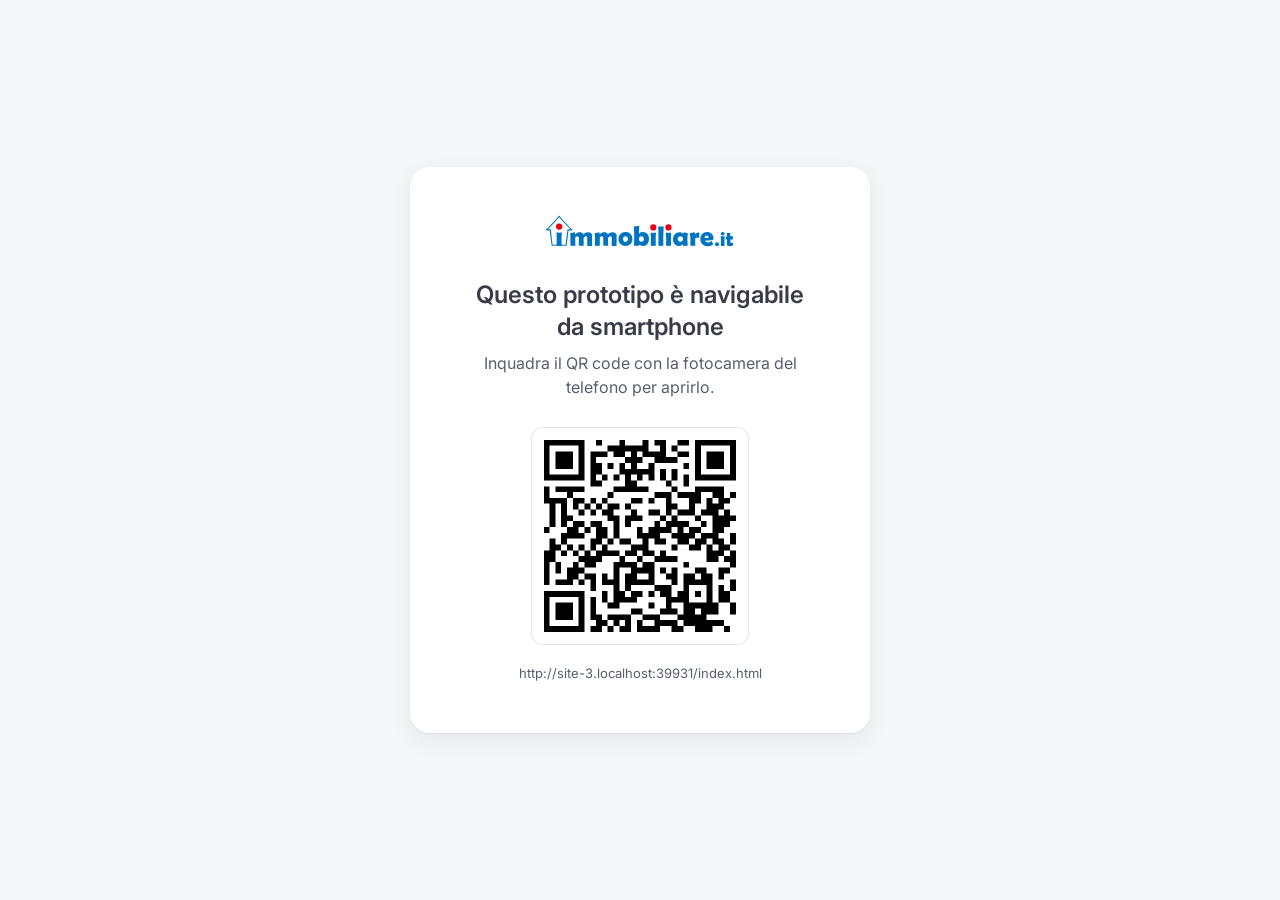
==== commit 6927a6f2: "Add files via upload" ====
--- a/index.html
+++ b/index.html
@@ -36,7 +36,7 @@
     <div class="sb-icons"><span class="ic24"><svg viewBox="0 0 24 24" fill="none"><path fill-rule="evenodd" clip-rule="evenodd" d="M17.769 2.404a1.75 1.75 0 0 1 2.46.015l1.352 1.352a1.75 1.75 0 0 1 .015 2.46l-9.81 10.043a.75.75 0 0 1-.536.226h-3a.75.75 0 0 1-.75-.75v-3a.75.75 0 0 1 .226-.537l10.043-9.809zm1.4 1.075a.25.25 0 0 0-.352-.002l-.647.632 1.72 1.721.633-.647a.25.25 0 0 0-.002-.352l-1.352-1.352zm-.326 3.424l-1.746-1.746L9 13.066V15h1.934l7.909-8.097z" fill="#0074C1"/><path d="M5.75 4.5c-.69 0-1.25.56-1.25 1.25v12.5c0 .69.56 1.25 1.25 1.25h12.5c.69 0 1.25-.56 1.25-1.25v-6.5a.75.75 0 0 1 1.5 0v6.5A2.75 2.75 0 0 1 18.25 21H5.75A2.75 2.75 0 0 1 3 18.25V5.75A2.75 2.75 0 0 1 5.75 3h6.5a.75.75 0 0 1 0 1.5h-6.5z" fill="#0074C1"/></svg></span><span class="ic24"><svg viewBox="0 0 24 24" fill="none"><path d="M12.53 2.22a.75.75 0 0 0-1.06 0l-2.25 2.25a.75.75 0 0 0 1.06 1.06l.97-.97v10.69a.75.75 0 0 0 1.5 0V4.56l.97.97a.75.75 0 1 0 1.06-1.06l-2.25-2.25z" fill="#0074C1"/><path d="M5.5 10.25c0-.69.56-1.25 1.25-1.25h1.5a.75.75 0 0 0 0-1.5h-1.5A2.75 2.75 0 0 0 4 10.25v9A2.75 2.75 0 0 0 6.75 22h10.5A2.75 2.75 0 0 0 20 19.25v-9a2.75 2.75 0 0 0-2.75-2.75h-1.5a.75.75 0 0 0 0 1.5h1.5c.69 0 1.25.56 1.25 1.25v9c0 .69-.56 1.25-1.25 1.25H6.75c-.69 0-1.25-.56-1.25-1.25v-9z" fill="#0074C1"/></svg></span><span class="ic24"><svg viewBox="0 0 24 24" fill="none"><path d="M8.25 2a.75.75 0 0 0 0 1.5h7.5a.75.75 0 0 0 0-1.5h-7.5zm1.184 6.003a.75.75 0 0 1 .813.681l.75 8.5a.75.75 0 1 1-1.494.132l-.75-8.5a.75.75 0 0 1 .681-.813zm4.069.681a.75.75 0 1 1 1.494.132l-.75 8.5a.75.75 0 0 1-1.494-.132l.75-8.5z" fill="#0074C1"/><path fill-rule="evenodd" clip-rule="evenodd" d="M3 5.25a.75.75 0 0 1 .75-.75h16.5a.75.75 0 0 1 0 1.5h-1.071l-1.253 12.524A2.75 2.75 0 0 1 15.19 21H8.81a2.75 2.75 0 0 1-2.736-2.476L4.82 6H3.75A.75.75 0 0 1 3 5.25zM6.329 6H17.67l-1.237 12.374a1.25 1.25 0 0 1-1.243 1.126H8.81a1.25 1.25 0 0 1-1.244-1.126L6.329 6z" fill="#0074C1"/></svg></span><span class="ic24"><svg viewBox="0 0 24 24" fill="none"><path fill-rule="evenodd" clip-rule="evenodd" d="M15.74 2.61c1.974-.45 4.173.112 5.497 2.244 1.623 2.614 1.198 9.608-8.81 16.513a.75.75 0 0 1-.855 0C1.59 14.478 1.142 7.502 2.751 4.873c1.188-2.168 3.416-2.707 5.4-2.264 1.48.33 2.923 1.22 3.844 2.487.894-1.26 2.284-2.153 3.745-2.486zM12 19.834c9.322-6.617 8.929-12.634 7.963-14.19-.93-1.497-2.43-1.906-3.89-1.573-1.5.34-2.86 1.449-3.366 2.867a.75.75 0 0 1-1.413 0c-.5-1.404-1.921-2.521-3.47-2.866-1.517-.339-2.98.088-3.765 1.535l-.022.038C3.07 7.2 2.678 13.218 12 19.836" fill="#E50013"/></svg></span></div>
   </div>
 
-  <main class="page" id="page"><div class="cat"><div class="c10"><div id="GALLERY" class="gal-mount"><div class="gallery" id="gallery">
+  <div class="page-wrap" id="pageWrap"><main class="page" id="page"><div class="cat"><div class="c10"><div id="GALLERY" class="gal-mount"><div class="gallery" id="gallery">
   <div class="g-track" id="gTrack">
     <div class="g-slide promo" data-i="5"><img src="assets/2-3.jpg" alt=""></div>
     <div class="g-slide" data-i="0"><img src="assets/1.jpg" alt="Foto 1"></div>
@@ -64,7 +64,7 @@
 </div><div class="cf"><i class="c0" data-open-gallery role="button" aria-label="Apri galleria"><svg viewBox="0 0 56 56" fill="none"><path d="M4 11C4 6.5 7.5 3 12 3H44C48.4 3 52 6.5 52 11V43C52 47.4 48.4 51 44 51H12C7.5 51 4 47.4 4 43V11Z" fill="#fff"/><path fill-rule="evenodd" d="M23.6 16.5C23.3 16.5 23.1 16.5 23 16.7C22.8 16.9 22.7 17.1 22.7 17.3C22.7 17.6 22.8 17.8 23 17.9C23.1 18.1 23.3 18.2 23.6 18.2H34.1C34.8 18.2 35.4 18.5 35.9 19C36.4 19.5 36.7 20.1 36.7 20.8V31.3C36.7 31.6 36.8 31.8 37 31.9C37.1 32.1 37.3 32.2 37.6 32.2C37.8 32.2 38 32.1 38.2 31.9C38.4 31.8 38.5 31.6 38.5 31.3V20.8C38.5 19.7 38 18.6 37.2 17.7C36.3 16.9 35.2 16.5 34.1 16.5H23.6Z" fill="#0074C1"/><path fill-rule="evenodd" d="M26.8 25.5C26.8 24.8 27.1 24.1 27.6 23.6C28 23.1 28.7 22.9 29.4 22.9C30.1 22.9 30.8 23.1 31.3 23.6C31.8 24.1 32 24.8 32 25.5C32 26.2 31.8 26.9 31.3 27.3C30.8 27.8 30.1 28.1 29.4 28.1C28.7 28.1 28 27.8 27.6 27.3C27.1 26.9 26.8 26.2 26.8 25.5ZM29.4 24.6C29.2 24.6 29 24.7 28.8 24.9C28.6 25 28.5 25.3 28.5 25.5C28.5 25.7 28.6 25.9 28.8 26.1C29 26.3 29.2 26.4 29.4 26.4C29.6 26.4 29.9 26.3 30 26.1C30.2 25.9 30.3 25.7 30.3 25.5C30.3 25.3 30.2 25 30 24.9C29.9 24.7 29.6 24.6 29.4 24.6Z" fill="#0074C1"/><path fill-rule="evenodd" d="M20.7 20C19.8 20 19 20.3 18.4 20.9C17.8 21.5 17.5 22.3 17.5 23.2V34.2C17.5 35.1 17.8 35.9 18.4 36.5C19 37.1 19.8 37.5 20.7 37.5H31.7C32.6 37.5 33.4 37.1 34 36.5C34.6 35.9 35 35.1 35 34.2V23.2C35 22.7 34.9 22.3 34.7 21.9C34.5 21.5 34.3 21.2 34 20.9C33.7 20.6 33.4 20.4 33 20.2C32.6 20 32.2 20 31.7 20H20.7ZM19.2 23.2C19.2 22.4 19.9 21.7 20.7 21.7H31.7C32.5 21.7 33.2 22.4 33.2 23.2V33.5L32.1 31.9C31.9 31.7 31.7 31.5 31.4 31.3C31.2 31.2 30.9 31.1 30.6 31.1C30.3 31.1 30 31.1 29.7 31.2C29.4 31.3 29.2 31.5 29 31.7L28.8 31.8L27.6 32.9C27.6 32.9 27.5 32.9 27.4 32.9C27.3 32.9 27.3 32.9 27.2 32.9L24.1 29.8C23.8 29.4 23.2 29.2 22.7 29.2C22.2 29.2 21.6 29.4 21.3 29.8L19.2 31.8V23.2ZM19.2 34.3C19.2 34.7 19.4 35 19.7 35.3C19.9 35.6 20.3 35.7 20.7 35.7H31.7C32 35.7 32.3 35.6 32.5 35.5L30.7 33L30.5 32.8C30.4 32.8 30.4 32.8 30.3 32.9L30 33.1L28.8 34.2C28.4 34.5 27.9 34.7 27.3 34.7C26.8 34.7 26.3 34.5 26 34.1L22.9 31L22.7 30.9L22.5 31L19.2 34.3Z" fill="#0074C1"/></svg></i><i class="c0"><svg viewBox="0 0 56 56" fill="none"><path d="M4 11C4 6.5 7.5 3 12 3H44C48.4 3 52 6.5 52 11V43C52 47.4 48.4 51 44 51H12C7.5 51 4 47.4 4 43V11Z" fill="#fff"/><path fill-rule="evenodd" d="M19.5 17.6C18.6 17.6 17.8 18 17.2 18.6C16.6 19.2 16.3 20 16.3 20.8V33.1C16.3 33.5 16.4 33.9 16.5 34.3C16.7 34.7 16.9 35 17.2 35.3C17.5 35.6 17.9 35.9 18.3 36C18.7 36.2 19.1 36.3 19.5 36.3H36.4C36.8 36.3 37.2 36.2 37.6 36C38 35.9 38.4 35.6 38.7 35.3C39 35 39.2 34.7 39.4 34.3C39.5 33.9 39.6 33.5 39.6 33.1V26.7C39.6 25.8 39.3 25 38.7 24.4C38.1 23.8 37.3 23.5 36.4 23.5H33.8V20.8C33.8 20 33.4 19.2 32.8 18.6C32.2 18 31.4 17.6 30.6 17.6H19.5ZM18 20.8C18 20 18.7 19.4 19.5 19.4H30.6C31.4 19.4 32 20 32 20.8V24.3C32 24.8 32.4 25.2 32.9 25.2H36.4C37.2 25.2 37.9 25.9 37.9 26.7V33.1C37.9 33.9 37.2 34.5 36.4 34.5H33.8V29.9C33.8 29.6 33.7 29.4 33.5 29.2C33.4 29.1 33.1 29 32.9 29C32.7 29 32.5 29.1 32.3 29.2C32.1 29.4 32 29.6 32 29.9V34.5H19.5C18.7 34.5 18 33.9 18 33.1V20.8Z" fill="#0074C1"/></svg></i><i class="c0"><svg viewBox="0 0 56 56" fill="none"><path d="M4 11C4 6.5 7.5 3 12 3H44C48.4 3 52 6.5 52 11V43C52 47.4 48.4 51 44 51H12C7.5 51 4 47.4 4 43V11Z" fill="#fff"/><path fill-rule="evenodd" d="M16.3 27C16.3 21.6 21.7 17.6 27.9 17.6C28.5 17.6 29 17.6 29.5 17.7C29.7 17.7 29.9 17.8 30.1 18C30.2 18.2 30.3 18.4 30.3 18.7C30.3 18.9 30.1 19.1 30 19.3C29.8 19.4 29.5 19.5 29.3 19.4C28.9 19.4 28.4 19.4 28 19.4C22.3 19.4 18 22.9 18 27C18 31 22.3 34.5 28 34.5C33.6 34.5 37.9 31 37.9 27C37.9 24.9 36.8 23 34.9 21.6V23.7C34.9 24 34.9 24.2 34.7 24.4C34.5 24.5 34.3 24.6 34.1 24.6C33.8 24.6 33.6 24.5 33.5 24.4C33.3 24.2 33.2 24 33.2 23.7V19.7C33.2 19.4 33.3 19.2 33.5 19C33.6 18.9 33.8 18.8 34.1 18.8H38.2C38.4 18.8 38.6 18.9 38.8 19C38.9 19.2 39 19.4 39 19.7C39 19.9 38.9 20.1 38.8 20.3C38.6 20.4 38.4 20.5 38.2 20.5H36.4C38.4 22.2 39.6 24.4 39.6 27C39.6 32.3 34.2 36.3 27.9 36.3C21.7 36.3 16.3 32.3 16.3 27Z" fill="#0074C1"/><path fill-rule="evenodd" d="M24.5 27C24.5 26 24.8 25.1 25.5 24.5C26.1 23.8 27 23.5 28 23.5C28.9 23.5 29.8 23.8 30.4 24.5C31.1 25.1 31.5 26 31.5 27C31.5 27.9 31.1 28.8 30.4 29.4C29.8 30.1 28.9 30.5 28 30.5C27 30.5 26.1 30.1 25.5 29.4C24.8 28.8 24.5 27.9 24.5 27ZM28 25.2C27.5 25.2 27 25.4 26.7 25.7C26.4 26 26.2 26.5 26.2 27C26.2 27.4 26.4 27.9 26.7 28.2C27 28.5 27.5 28.7 28 28.7C28.4 28.7 28.9 28.5 29.2 28.2C29.5 27.9 29.7 27.4 29.7 27C29.7 26.5 29.5 26 29.2 25.7C28.9 25.4 28.4 25.2 28 25.2Z" fill="#0074C1"/></svg></i><i class="c0"><svg viewBox="0 0 56 56" fill="none"><path d="M4 11C4 6.5 7.5 3 12 3H44C48.4 3 52 6.5 52 11V43C52 47.4 48.4 51 44 51H12C7.5 51 4 47.4 4 43V11Z" fill="#fff"/><path fill-rule="evenodd" d="M19.5 19.4C18.6 19.4 17.8 19.7 17.2 20.3C16.6 20.9 16.3 21.7 16.3 22.6V31.9C16.3 32.8 16.6 33.6 17.2 34.2C17.8 34.8 18.6 35.1 19.5 35.1H28.8C29.7 35.1 30.5 34.8 31.1 34.2C31.7 33.6 32 32.8 32 31.9V31.6L37.1 32.7C37.4 32.8 37.7 32.8 38 32.7C38.3 32.7 38.6 32.5 38.8 32.3C39.1 32.1 39.3 31.9 39.4 31.6C39.5 31.3 39.6 31 39.6 30.7V23.5C39.6 23.2 39.5 22.9 39.4 22.6C39.3 22.3 39.1 22.1 38.8 21.9C38.6 21.7 38.3 21.6 38 21.5C37.7 21.5 37.3 21.5 37 21.5L32 22.9V22.6C32 21.7 31.7 20.9 31.1 20.3C30.5 19.7 29.7 19.4 28.8 19.4H19.5ZM32 24.9V29.5C32 29.7 32.1 29.8 32.3 29.8L37.5 31L37.8 31L37.9 30.7V23.5L37.8 23.3L37.5 23.2L32.2 24.6L32 24.9ZM30.3 22.6C30.3 21.8 29.6 21.1 28.8 21.1H19.5C18.7 21.1 18 21.8 18 22.6V31.9C18 32.7 18.7 33.4 19.5 33.4H28.8C29.6 33.4 30.3 32.7 30.3 31.9V22.6Z" fill="#0074C1"/></svg></i><div id="n750_2903" class="ce" data-scroll-calc role="button"><div class="cc"><span class="calc-ico"><svg viewBox="0 0 24 24" fill="none" stroke="#0074C1" stroke-width="1.8" stroke-linecap="round" stroke-linejoin="round"><rect x="4" y="2" width="16" height="20" rx="2"/><path d="M8 6h8M16 14v4M16 10h.01M12 10h.01M8 10h.01M12 14h.01M8 14h.01M12 18h.01M8 18h.01"/></svg></span><i class="c1"><svg viewBox="0 0 18 22" fill="none"><path d="M0.8 2.9V18.6C0.8 19.8 1.7 20.8 2.9 20.8H14.3C15.5 20.8 16.5 19.8 16.5 18.6V2.9C16.5 1.7 15.5 0.8 14.3 0.8H2.9C1.7 0.8 0.8 1.7 0.8 2.9Z" stroke="#0074C1" stroke-width="1.6" stroke-linecap="round" stroke-linejoin="round"/></svg></i><i class="c2"><svg viewBox="0 0 3 3" fill="none"><circle cx="1.1" cy="1.05" r="1.05" fill="#0074C1"/></svg></i><i class="c3"><svg viewBox="0 0 3 3" fill="none"><circle cx="1.1" cy="1.05" r="1.05" fill="#0074C1"/></svg></i><i class="c4"><svg viewBox="0 0 3 3" fill="none"><circle cx="1.1" cy="1.05" r="1.05" fill="#0074C1"/></svg></i><i class="c5"><svg viewBox="0 0 3 3" fill="none"><circle cx="1.1" cy="1.05" r="1.05" fill="#0074C1"/></svg></i><i class="c6"><svg viewBox="0 0 3 3" fill="none"><circle cx="1.1" cy="1.05" r="1.05" fill="#0074C1"/></svg></i><i class="c7"><svg viewBox="0 0 3 3" fill="none"><circle cx="1.1" cy="1.05" r="1.05" fill="#0074C1"/></svg></i><i class="c8"><svg viewBox="0 0 3 3" fill="none"><circle cx="1.1" cy="1.05" r="1.05" fill="#0074C1"/></svg></i><i class="c9"><svg viewBox="0 0 3 3" fill="none"><circle cx="1.1" cy="1.05" r="1.05" fill="#0074C1"/></svg></i><i class="ca"><svg viewBox="0 0 3 3" fill="none"><circle cx="1.1" cy="1.05" r="1.05" fill="#0074C1"/></svg></i><i class="cb"><svg viewBox="0 0 18 2" fill="none" style="overflow:visible"><path d="M0.8 0.8H16.2" stroke="#0074C1" stroke-width="1.6" stroke-linecap="round"/></svg></i></div><p class="cd">Mutuo</p></div></div><div class="c10"><div class="ch"><div class="cl"><i class="c0"><svg viewBox="0 0 48 48" fill="none"><path d="M5.2 47.5H32L14 9.5L0 18.3V40C0 43.4 2.1 46.3 5.2 47.5Z" fill="#BEDBA5"/><path d="M45 1.7L18 17.9L33.9 47.9H40C44.4 47.9 48 44.4 48 39.9V7.9C48 5.4 46.8 3.2 45 1.7Z" fill="#FDF9EF"/><path d="M0 18.9L13.5 10.5L3.4 1.5H3.3C1.3 2.9 0 5.3 0 8V18.9Z" fill="#CCE5FF"/><path d="M10 2L19 16.5L44.5 2V1.3C43.2 0.5 41.6 0 40 0H8.5L10 2Z" fill="#CCE5FF"/><path d="M6.7 0.1C4.3 0.4 2.2 1.9 1 3.9L26.5 47H34.5L16.6 16.8L42.5 1V0.3C41.7 0.1 40.8 0 40 0H31.1L13.1 10.9L6.7 0.1Z" fill="#FFE8A9"/><path fill-rule="evenodd" d="M31.5 25.3C32.4 24 33 22.4 33 20.7C33 15.9 28.9 12 23.9 12C19 12 15 15.9 15 20.7C15 22.4 15.5 24 16.4 25.3L16.6 25.7L23.9 36L31.3 25.7L31.5 25.3Z" fill="#0074C1"/><path fill-rule="evenodd" d="M27.8 20.7C27.8 22.7 26.1 24.4 24 24.4C21.8 24.4 20.1 22.7 20.1 20.7C20.1 18.6 21.8 16.9 24 16.9C26.1 16.9 27.8 18.6 27.8 20.7Z" fill="#fff"/><path fill-rule="evenodd" d="M40 1H8C4.1 1 1 4.1 1 8V40C1 43.8 4.1 47 8 47H40C43.8 47 47 43.8 47 40V8C47 4.1 43.8 1 40 1ZM8 0C3.5 0 0 3.5 0 8V40C0 44.4 3.5 48 8 48H40C44.4 48 48 44.4 48 40V8C48 3.5 44.4 0 40 0H8Z" fill="#D9D9D9"/></svg></i><div class="ck"><div class="ch"><p class="cg">Appartamento via Luigi Bertelli 18, Talenti - Monte Sacro, Roma</p></div><div class="cj"><p class="ci">Roma</p><p class="ci">•</p><p class="ci">Talenti - Monte Sacro</p><p class="ci">•</p><p class="ci">Via Luigi Bertelli, 18</p></div></div></div><div class="cu"><div class="cn"><p class="cm">€ 250.000</p></div><div class="ct"><a id="n750_2953" class="cs" data-link><p class="co">Mutuo · 848€ al mese per 30 anni</p><div class="cr"><i class="cp"><svg viewBox="0 0 16 16" fill="none" stroke="#0074C1" stroke-width="1.3" stroke-linecap="round" stroke-linejoin="round"><path d="M12 1.3H4C3.2 1.3 2.6 1.9 2.6 2.6V13.3C2.6 14 3.2 14.6 4 14.6H12C12.7 14.6 13.3 14 13.3 13.3V2.6C13.3 1.9 12.7 1.3 12 1.3Z"/><path d="M5.3 4H10.6M10.6 9.3V11.9M10.6 6.6H10.6M8 6.6H8M5.3 6.6H5.3M8 9.3H8M5.3 9.3H5.3M8 12H8M5.3 12H5.3"/></svg></i><p class="cq">Calcola la tua rata</p></div></a></div></div></div><div class="cz"><div class="cy"><i class="cv"><svg viewBox="0 0 16 16" fill="none"><path fill-rule="evenodd" d="M3.1 2.6C2.6 2.6 2.2 2.8 1.8 3.2C1.5 3.5 1.3 4 1.3 4.5V11.5C1.3 11.7 1.3 11.9 1.4 12.2C1.5 12.4 1.6 12.6 1.8 12.7C2 12.9 2.2 13.1 2.4 13.1C2.6 13.2 2.9 13.3 3.1 13.3H12.8C13 13.3 13.3 13.2 13.5 13.1C13.7 13.1 13.9 12.9 14.1 12.7C14.2 12.6 14.4 12.4 14.5 12.2C14.6 11.9 14.6 11.7 14.6 11.5V7.8C14.6 7.3 14.4 6.8 14.1 6.5C13.7 6.1 13.3 6 12.8 6H11.3V4.5C11.3 4 11.1 3.5 10.7 3.2C10.4 2.8 9.9 2.6 9.4 2.6H3.1ZM2.3 4.5C2.3 4 2.7 3.6 3.1 3.6H9.4C9.9 3.6 10.3 4 10.3 4.5V6.5C10.3 6.7 10.5 7 10.8 7H12.8C13.2 7 13.6 7.3 13.6 7.8V11.5C13.6 11.9 13.2 12.3 12.8 12.3H11.3V9.6C11.3 9.5 11.2 9.4 11.1 9.3C11 9.2 10.9 9.1 10.8 9.1C10.7 9.1 10.5 9.2 10.4 9.3C10.3 9.4 10.3 9.5 10.3 9.6V12.3H3.1C2.7 12.3 2.3 11.9 2.3 11.5V4.5Z" fill="#373C47"/></svg></i><div class="cx"><p class="cw">5</p></div></div><div class="cy"><i class="cv"><svg viewBox="0 0 16 16" fill="none"><path fill-rule="evenodd" d="M2 3.8C2 3.3 2.1 2.8 2.5 2.5C2.8 2.1 3.3 2 3.8 2H12.1C12.6 2 13.1 2.1 13.4 2.5C13.8 2.8 14 3.3 14 3.8V12.1C14 12.6 13.8 13.1 13.4 13.4C13.1 13.8 12.6 14 12.1 14H3.8C3.3 14 2.8 13.8 2.5 13.4C2.1 13.1 2 12.6 2 12.1V3.8ZM3.8 3C3.3 3 3 3.3 3 3.8V12.1C3 12.6 3.3 13 3.8 13H12.1C12.6 13 13 12.6 13 12.1V3.8C13 3.3 12.6 3 12.1 3H3.8ZM5 5.7V6.5C5 6.6 4.9 6.7 4.8 6.8C4.7 6.9 4.6 7 4.5 7C4.3 7 4.2 6.9 4.1 6.8C4 6.7 4 6.6 4 6.5V4.5C4 4.3 4 4.2 4.1 4.1C4.2 4 4.3 4 4.5 4H6.4C6.6 4 6.7 4 6.8 4.1C6.9 4.2 6.9 4.3 6.9 4.5C6.9 4.6 6.9 4.7 6.8 4.8C6.7 4.9 6.6 5 6.4 5H5.7L7.3 6.6C7.4 6.7 7.4 6.8 7.4 6.9C7.4 7.1 7.4 7.2 7.3 7.3C7.2 7.4 7.1 7.4 6.9 7.4C6.8 7.4 6.7 7.4 6.6 7.3L5 5.7ZM11 9.5V10.2L9.3 8.6L8.9 8.4L8.6 8.6L8.4 8.9L8.6 9.3L10.2 11H9.5C9.3 11 9.2 11 9.1 11.1C9 11.2 9 11.3 9 11.5C9 11.6 9 11.7 9.1 11.8C9.2 11.9 9.3 12 9.5 12H11.5C11.6 12 11.7 11.9 11.8 11.8C11.9 11.7 12 11.6 12 11.5V9.5C12 9.3 11.9 9.2 11.8 9.1C11.7 9 11.6 9 11.5 9C11.3 9 11.2 9 11.1 9.1C11 9.2 11 9.3 11 9.5Z" fill="#373C47"/></svg></i><div class="cx"><p class="cw">140 m²</p></div></div><div class="cy"><i class="cv"><svg viewBox="0 0 16 16" fill="none"><path fill-rule="evenodd" d="M3.6 3.5C3.6 3.2 3.7 2.9 3.9 2.7C4.1 2.5 4.3 2.3 4.6 2.3C4.9 2.3 5.2 2.3 5.4 2.5C5.6 2.6 5.8 2.8 5.9 3.1L5.3 4.2C5.3 4.3 5.3 4.4 5.3 4.5C5.3 4.6 5.4 4.7 5.4 4.8C5.5 4.9 5.6 4.9 5.7 4.9C5.8 5 5.9 4.9 6 4.9L8.2 3.9C8.3 3.9 8.3 3.8 8.4 3.7C8.4 3.6 8.5 3.5 8.4 3.4C8.4 3.3 8.4 3.2 8.3 3.1C8.3 3 8.2 3 8.1 3L6.8 2.7C6.6 2.2 6.3 1.8 5.9 1.6C5.4 1.3 4.9 1.2 4.4 1.3C3.9 1.4 3.4 1.7 3.1 2.1C2.8 2.5 2.6 2.9 2.6 3.5V7.6H1.8C1.7 7.6 1.5 7.7 1.4 7.8C1.3 7.9 1.3 8 1.3 8.1C1.3 8.2 1.3 8.4 1.4 8.5C1.5 8.6 1.7 8.6 1.8 8.6H2.6V10.1C2.6 10.7 2.8 11.3 3.1 11.7C3.4 12.2 3.8 12.6 4.3 12.9V14.1C4.3 14.2 4.3 14.4 4.4 14.5C4.5 14.6 4.7 14.6 4.8 14.6C4.9 14.6 5 14.6 5.1 14.5C5.2 14.4 5.3 14.2 5.3 14.1V13.2C5.4 13.3 5.6 13.3 5.8 13.3H10.1C10.3 13.3 10.5 13.3 10.6 13.2V14.1C10.6 14.2 10.7 14.4 10.8 14.5C10.9 14.6 11 14.6 11.1 14.6C11.2 14.6 11.4 14.6 11.5 14.5C11.6 14.4 11.6 14.2 11.6 14.1V12.9C12.1 12.6 12.5 12.2 12.8 11.7C13.1 11.3 13.3 10.7 13.3 10.1V8.6H14.1C14.2 8.6 14.4 8.6 14.5 8.5C14.6 8.4 14.6 8.2 14.6 8.1C14.6 8 14.6 7.9 14.5 7.8C14.4 7.7 14.2 7.6 14.1 7.6H3.6V3.5ZM12.3 8.6H3.6V10.1C3.6 10.7 3.8 11.2 4.3 11.6C4.7 12.1 5.2 12.3 5.8 12.3H10.1C10.7 12.3 11.2 12.1 11.6 11.6C12.1 11.2 12.3 10.7 12.3 10.1V8.6Z" fill="#373C47"/></svg></i><div class="cx"><p class="cw">2</p></div></div><div class="cy"><i class="cv"><svg viewBox="0 0 16 16" fill="none"><path fill-rule="evenodd" d="M2 2.8C2 2.3 2.3 2 2.8 2H4.8C5.2 2 5.6 2.3 5.6 2.8V4.3H7.5C7.9 4.3 8.3 4.7 8.3 5.1V7.3H10.1C10.6 7.3 11 7.7 11 8.1V10.3H13.1C13.6 10.3 14 10.7 14 11.1V13.1C14 13.6 13.6 14 13.1 14H2.8C2.3 14 2 13.6 2 13.1V2.8ZM3 3V13H13V11.3H10.8C10.3 11.3 10 10.9 10 10.5V8.3H8.1C7.7 8.3 7.3 7.9 7.3 7.5V5.3H5.5C5 5.3 4.6 4.9 4.6 4.5V3H3Z" fill="#373C47"/></svg></i><div class="cx"><p class="cw">R</p></div></div><div class="cy"><i class="cv"><svg viewBox="0 0 16 16" fill="none"><path fill-rule="evenodd" d="M10.5 10.2L10.8 10.3L11.1 10.2L12.2 9C12.3 8.8 12.3 8.6 12.2 8.4L11.9 8.3L11.6 8.4L11.2 8.8V6.4C11.2 6.1 11 6 10.8 6C10.6 6 10.4 6.1 10.4 6.4V8.8L10 8.4L9.7 8.3L9.4 8.4C9.3 8.6 9.3 8.8 9.4 9L10.5 10.2ZM4.8 6.1L5.1 6L5.4 6.1L6.5 7.2C6.7 7.4 6.7 7.7 6.5 7.8L6.2 8L5.9 7.8L5.5 7.4V9.9C5.5 10.1 5.3 10.3 5.1 10.3C4.9 10.3 4.7 10.1 4.7 9.9V7.4L4.3 7.8L4 8L3.7 7.8C3.6 7.6 3.6 7.4 3.7 7.2L4.8 6.1Z" fill="#373C47"/><path fill-rule="evenodd" d="M14 3.8V12.1C14 12.6 13.8 13.1 13.4 13.4C13.1 13.8 12.6 14 12.1 14H3.8C3.3 14 2.8 13.8 2.5 13.4C2.1 13.1 2 12.6 2 12.1V3.8C2 3.3 2.1 2.8 2.5 2.5C2.8 2.1 3.3 2 3.8 2H12.1C12.6 2 13.1 2.1 13.4 2.5C13.8 2.8 14 3.3 14 3.8ZM13 12.1V3.8C13 3.3 12.6 3 12.1 3H8.5V13H12.1C12.6 13 13 12.6 13 12.1ZM7.5 13V3H3.8C3.3 3 3 3.3 3 3.8V12.1C3 12.6 3.3 13 3.8 13H7.5Z" fill="#373C47"/></svg></i><div class="cx"><p class="cw">Sì</p></div></div><div class="cy"><i class="cv"><svg viewBox="0 0 16 16" fill="none"><path fill-rule="evenodd" d="M7.1 1.3C6.3 1.3 5.5 1.6 4.9 2.2C4.3 2.8 3.9 3.6 3.9 4.4V9.9H3.6V9.6C3.6 9.5 3.6 9.4 3.5 9.3C3.4 9.2 3.2 9.1 3.1 9.1C3 9.1 2.9 9.2 2.8 9.3C2.7 9.4 2.6 9.5 2.6 9.6V10.3L2.1 11.5C2 11.8 1.9 12 1.9 12.3C1.9 12.5 2 12.8 2.1 13L2.3 13.6C2.2 13.7 2.1 13.7 2 13.8C2 13.9 1.9 14 2 14.2C2 14.3 2 14.4 2.1 14.5C2.2 14.6 2.3 14.6 2.4 14.6H13.4C13.6 14.6 13.7 14.6 13.8 14.5C13.9 14.4 13.9 14.3 13.9 14.2C14 14 13.9 13.9 13.9 13.8C13.8 13.7 13.7 13.7 13.6 13.6L13.8 13C13.9 12.8 14 12.5 14 12.3C14 12 13.9 11.8 13.8 11.5L13.3 10.3V9.6C13.3 9.5 13.2 9.4 13.1 9.3C13 9.2 12.9 9.1 12.8 9.1C12.7 9.1 12.5 9.2 12.4 9.3C12.3 9.4 12.3 9.5 12.3 9.6V9.9H11.9V4.4C11.9 3.6 11.6 2.8 11 2.2C10.4 1.6 9.6 1.3 8.8 1.3H7.1ZM11.3 13.6H12.5L12.9 12.6C13 12.5 13 12.4 13 12.3C13 12.2 13 12 12.9 11.9L12.5 10.9H11.3V13.6ZM10.3 10.9V13.6H8.4V10.9H10.3ZM10.8 9.9H10.9V5.3H4.9V9.9H10.8ZM7.4 13.6H5.6V10.9H7.4V13.6ZM4.6 13.6V10.9H3.4L3 11.9C2.9 12 2.9 12.2 2.9 12.3C2.9 12.4 2.9 12.5 3 12.6L3.4 13.6H4.6ZM6.3 2.4C6.6 2.3 6.8 2.3 7.1 2.3H7.4V3.5L6.3 2.4ZM5.5 3C5.2 3.4 5 3.8 5 4.3H6.9L5.5 3ZM10.4 3C10.7 3.4 10.9 3.8 10.9 4.3H9L10.4 3ZM9.6 2.4L8.4 3.5V2.3H8.8C9.1 2.3 9.3 2.3 9.6 2.4Z" fill="#373C47"/></svg></i><div class="cx"><p class="cw">Balcone</p></div></div></div></div><div class="c1a"><div class="c19"><div class="c15"><i class="c11"><svg viewBox="0 0 24 24" fill="none"><path fill-rule="evenodd" d="M17.7 2.4C18 2 18.5 1.9 19 1.9C19.4 1.9 19.9 2 20.2 2.4L21.5 3.7C21.9 4 22 4.5 22 4.9C22 5.4 21.9 5.9 21.5 6.2L11.7 16.2L11.2 16.5H8.2C8 16.5 7.8 16.4 7.7 16.2C7.5 16.1 7.5 15.9 7.5 15.7V12.7L7.7 12.2L17.7 2.4ZM19.1 3.4H18.8L18.1 4.1L19.8 5.8L20.5 5.1V4.8L19.1 3.4ZM18.8 6.9L17 5.1L9 13V15H10.9L18.8 6.9Z" fill="#373C47"/><path fill-rule="evenodd" d="M5.7 4.5C5 4.5 4.5 5 4.5 5.7V18.2C4.5 18.9 5 19.5 5.7 19.5H18.2C18.9 19.5 19.5 18.9 19.5 18.2V11.7C19.5 11.5 19.5 11.3 19.7 11.2C19.8 11 20 11 20.2 11C20.4 11 20.6 11 20.7 11.2C20.9 11.3 21 11.5 21 11.7V18.2C21 18.9 20.7 19.6 20.1 20.1C19.6 20.7 18.9 21 18.2 21H5.7C5 21 4.3 20.7 3.8 20.1C3.2 19.6 3 18.9 3 18.2V5.7C3 5 3.2 4.3 3.8 3.8C4.3 3.2 5 3 5.7 3H12.2C12.4 3 12.6 3 12.7 3.2C12.9 3.3 13 3.5 13 3.7C13 3.9 12.9 4.1 12.7 4.2C12.6 4.4 12.4 4.5 12.2 4.5H5.7Z" fill="#373C47"/></svg></i><div class="c14"><div class="c13"><p class="c12">Nota</p></div></div></div><div class="c17"><p class="c16">aggiungi</p></div><div class="c18"></div></div></div><div class="c1z"><div id="n750_3007" class="c1y"><div class="c1b"></div><a id="n750_3009" class="c1m" data-link><div class="c1i"><div class="c1e"><div class="c1d"><b class="c1c"></b></div></div><div class="c1h"><p class="c1f">Quanto mutuo puoi ottenere?</p><p class="c1g">Simula importo e rata in 3 minuti</p></div></div><div class="c1l"><div class="c1k"><p class="c1j">FAI UNA SIMULAZIONE</p></div></div></a><div class="c1x"><div class="c1t"><div class="c1p"><div class="c1d"><div class="c1n"></div><b class="c1o"></b></div></div><div class="c1s"><div class="ch"><p class="c1q">Eni Plenitude</p></div><div class="ch"><p class="c1r">Con Fixa Time 24 Smart, 30% di sconto su luce e/o gas</p></div></div></div><div class="c1w"><div class="c1v"><p class="c1u">Approfittane</p></div></div></div></div></div><div class="c22"><i class="c11"><svg viewBox="0 0 24 24" fill="none"><path fill-rule="evenodd" d="M14.9 14.9C15.1 15 15.3 15 15.5 14.9C15.6 14.8 15.8 14.7 15.9 14.5C16 14.3 16 14.1 15.9 13.9C15.8 13.8 15.7 13.6 15.5 13.5L12.7 12.2V8.2C12.7 8 12.6 7.8 12.5 7.7C12.3 7.5 12.1 7.5 12 7.5C11.8 7.5 11.6 7.5 11.4 7.7C11.3 7.8 11.2 8 11.2 8.2V12.4C11.2 12.9 11.5 13.3 11.9 13.5L14.9 14.9Z" fill="#373C47"/><path fill-rule="evenodd" d="M12 2C6.5 2 2 6.2 2 11.7C2 17.2 6.4 22 12 22C17.5 22 22 17.2 22 11.7C22 6.2 17.4 2 12 2ZM3.5 11.7C3.5 7 7.2 3.5 12 3.5C16.7 3.5 20.5 7 20.5 11.7C20.5 16.4 16.6 20.5 12 20.5C7.3 20.5 3.5 16.4 3.5 11.7Z" fill="#373C47"/></svg></i><p class="c20">Annuncio aggiornato il 21/07/2026</p><div class="c21"></div></div><div class="c2f"><div class="c24"><p class="c23">Descrizione</p></div><div class="ch"><p class="c25">riferimento: SRL - VIA BERTELLI</p></div><div class="c27"><p class="c26">Appartamento ampia metratura Montesacro</p></div><div class="c29"><div class="ch"><p class="c28">Rivolta Immobiliare propone in vendita, nel cuore di Montesacro e più precisamente in Via Luigi Bertelli, un ampio appartamento di circa 140 mq situato al piano rialzato di un elegante stabile con ascensore, recentemente valorizzato grazie agli interventi del Bonus 110.
 
 L’immobile si distingue per gli spazi generosi e ben distribuiti: ingresso, grande salone, quattro camere da letto, cucina abitabile, due ripostigli, armadi a muro e balcone.</p></div></div><div class="c2d"><div class="c2c"><i class="c2a"><svg viewBox="0 0 24 24" fill="none"><path d="M18.5 8.9C18.3 8.8 18.1 8.7 17.9 8.7C17.8 8.7 17.6 8.8 17.4 8.9L11.9 14.4L6.5 8.9C6.3 8.8 6.1 8.7 6 8.7C5.8 8.7 5.6 8.8 5.4 8.9C5.3 9.1 5.2 9.3 5.2 9.5C5.2 9.6 5.3 9.8 5.4 10L11.4 16C11.6 16.1 11.8 16.2 11.9 16.2C12.1 16.2 12.3 16.1 12.5 16L18.5 10C18.6 9.8 18.7 9.6 18.7 9.4C18.7 9.3 18.6 9.1 18.5 8.9Z" fill="#0074C1"/></svg></i><p class="c2b">leggi tutto</p></div></div><div class="c2e"></div></div><div class="c2o"><div class="c2h"><div class="c2g"></div></div><div class="c2m"><p class="c2j">Se vuoi saperne di più, puoi parlare con <span class="c2i">Rivolta Immobiliare dal 1956</span>.</p><div class="c2l"><p class="c2k">Invia messaggio</p></div></div><div class="c2n"></div></div><div class="c2f"><div class="c24"><p class="c23">Caratteristiche</p></div><div class="c2t"><div class="c2r"><i><svg viewBox="0 0 36 36" fill="none"><path fill-rule="evenodd" d="M15.1 15.8a.9.9 0 1 0 1.8 0 .9.9 0 1 0-1.8 0ZM19.2 15.8a.9.9 0 1 0 1.8 0 .9.9 0 1 0-1.8 0ZM19.2 19.3a.9.9 0 1 0 1.8 0 .9.9 0 1 0-1.8 0ZM19.2 22.8a.9.9 0 1 0 1.8 0 .9.9 0 1 0-1.8 0ZM15.1 19.3a.9.9 0 1 0 1.8 0 .9.9 0 1 0-1.8 0ZM15.1 22.8a.9.9 0 1 0 1.8 0 .9.9 0 1 0-1.8 0ZM8.1 25.2a.9.9 0 1 0 1.8 0 .9.9 0 1 0-1.8 0ZM8.1 28.1a.9.9 0 1 0 1.8 0 .9.9 0 1 0-1.8 0ZM8.1 22.2a.9.9 0 1 0 1.8 0 .9.9 0 1 0-1.8 0Z" fill="#373C47"/><path fill-rule="evenodd" d="M14.8 11.5C14 11.5 13.2 11.8 12.6 12.4C12 13 11.6 13.8 11.6 14.7V16.2L3.9 20C3.7 20.1 3.6 20.3 3.5 20.5C3.4 20.7 3.4 20.9 3.5 21.1C3.6 21.3 3.8 21.5 4 21.6C4.2 21.7 4.4 21.7 4.6 21.6V30.4C4.6 31.5 5.5 32.5 6.7 32.5H22.4C23 32.5 23.5 32.2 23.9 31.9C24.2 31.5 24.5 30.9 24.5 30.4V14.7C24.5 13.8 24.1 13 23.5 12.4C22.9 11.8 22.1 11.5 21.2 11.5H14.8ZM20.4 30.7H22.4L22.7 30.4V14.7C22.7 13.9 22 13.2 21.2 13.2H14.8C14 13.2 13.4 13.9 13.4 14.7V30.7H15.7V28.4C15.7 27.7 15.9 27.2 16.4 26.7C16.8 26.3 17.4 26 18 26C18.7 26 19.2 26.3 19.7 26.7C20.1 27.2 20.4 27.7 20.4 28.4V30.7ZM17.5 30.7V28.4C17.5 28.2 17.5 28.1 17.6 28C17.7 27.8 17.9 27.8 18 27.8C18.2 27.8 18.3 27.8 18.4 28C18.6 28.1 18.6 28.2 18.6 28.4V30.7H17.5ZM6.4 20.7L11.6 18.1V30.7H6.7L6.4 30.4V20.7Z" fill="#373C47"/></svg></i><div><p class="c12">Tipologia</p></div><div class="c2q"><p class="c2p">Appartamento | Intera proprietà | Classe immobile signorile</p></div></div><div class="c2r"><i><svg viewBox="0 0 36 36" fill="none"><path fill-rule="evenodd" d="M9 14.4H18.9a.85.85 0 0 1 0 1.7H9a.85.85 0 0 1 0-1.7ZM9 17.9H18.9a.85.85 0 0 1 0 1.7H9a.85.85 0 0 1 0-1.7ZM9 21.4H14.2a.85.85 0 0 1 0 1.7H9a.85.85 0 0 1 0-1.7ZM17.2 24.9a2.6 2.6 0 1 0 0 5.2 2.6 2.6 0 1 0 0-5.2ZM16.3 27.5a.9.9 0 1 0 1.7 0 .9.9 0 1 0-1.7 0Z" fill="#373C47"/><path fill-rule="evenodd" d="M4.6 13.5C4.6 12.6 5 11.8 5.6 11.2C6.2 10.6 7 10.3 7.8 10.3H20.1C20.5 10.3 20.9 10.4 21.3 10.5C21.7 10.7 22 10.9 22.3 11.2C22.6 11.5 22.9 11.9 23 12.3C23.2 12.7 23.3 13.1 23.3 13.5V30.4C23.3 30.8 23.2 31.2 23 31.6C22.9 32 22.6 32.4 22.3 32.7C22 33 21.7 33.2 21.3 33.4C20.9 33.5 20.5 33.6 20.1 33.6H7.8C7 33.6 6.2 33.3 5.6 32.7C5 32.1 4.6 31.3 4.6 30.4V13.5ZM7.8 12C7 12 6.4 12.7 6.4 13.5V30.4C6.4 31.2 7 31.9 7.8 31.9H20.1C20.9 31.9 21.5 31.2 21.5 30.4V13.5C21.5 12.7 20.9 12 20.1 12H7.8Z" fill="#373C47"/></svg></i><div><p class="c12">Contratto</p></div><div class="c2q"><p class="c2s">Vendita</p></div></div><div class="c2r"><i><svg viewBox="0 0 36 36" fill="none"><path fill-rule="evenodd" d="M3.5 12.9C3.5 12.1 4.1 11.5 4.9 11.5H8.4C9.2 11.5 9.9 12.1 9.9 12.9V15.5H13.1C13.9 15.5 14.5 16.2 14.5 17V20.8H17.7C18.5 20.8 19.2 21.4 19.2 22.2V26H23C23.8 26 24.5 26.7 24.5 27.5V31C24.5 31.8 23.8 32.5 23 32.5H4.9C4.1 32.5 3.5 31.8 3.5 31V12.9ZM5.2 13.2V30.7H22.7V27.8H18.9C18.1 27.8 17.5 27.1 17.5 26.3V22.5H14.2C13.4 22.5 12.8 21.9 12.8 21.1V17.3H9.6C8.8 17.3 8.1 16.6 8.1 15.8V13.2H5.2Z" fill="#373C47"/></svg></i><div><p class="c12">Piano</p></div><div class="c2q"><p class="c2s">Piano rialzato</p></div></div><div class="c2r"><i><svg viewBox="0 0 36 36" fill="none"><path fill-rule="evenodd" d="M10.2 16.7H15.4a.85.85 0 0 1 0 1.8H10.2a.85.85 0 0 1 0-1.8ZM10.2 21.4H14.8a.85.85 0 0 1 0 1.7H10.2a.85.85 0 0 1 0-1.7Z" fill="#373C47"/><path fill-rule="evenodd" d="M20.4 19V13.8C20.4 13.4 20.3 12.9 20.1 12.5C19.9 12 19.6 11.7 19.2 11.4C18.9 11.1 18.4 10.8 18 10.7C17.5 10.6 17.1 10.6 16.6 10.7L7.3 12.3C6.5 12.4 5.9 12.8 5.4 13.4C4.9 14 4.6 14.7 4.6 15.5V30.4C4.6 31.3 5 32.1 5.6 32.7C6.2 33.3 7 33.6 7.8 33.6H21.2C22.1 33.6 22.9 33.3 23.5 32.7C24.1 32.1 24.5 31.3 24.5 30.4V22.7C24.5 22.1 24.2 21.4 23.9 20.9C23.5 20.3 22.9 19.9 22.3 19.7L20.4 19ZM18.6 13.8C18.6 12.9 17.8 12.2 16.9 12.4L7.6 14C7.2 14.1 6.9 14.3 6.7 14.5C6.5 14.8 6.4 15.1 6.4 15.5V30.4C6.4 31.2 7 31.9 7.8 31.9H9.3V29.5C9.3 28.7 9.6 27.9 10.2 27.3C10.8 26.7 11.6 26.3 12.5 26.3C13.3 26.3 14.2 26.7 14.8 27.3C15.4 27.9 15.7 28.7 15.7 29.5V31.9H18.6V13.8ZM20.4 20.9V31.9H21.2C22 31.9 22.7 31.2 22.7 30.4V22.7C22.7 22.1 22.3 21.6 21.7 21.3L20.4 20.9ZM11 29.5V31.9H14V29.5C14 29.1 13.8 28.8 13.5 28.5C13.2 28.2 12.9 28.1 12.5 28.1C12.1 28.1 11.7 28.2 11.5 28.5C11.2 28.8 11 29.1 11 29.5Z" fill="#373C47"/></svg></i><div><p class="c12">Piani edificio</p></div><div class="c2q"><p class="c2s">5</p></div></div><div class="c2r"><i><svg viewBox="0 0 36 36" fill="none"><path fill-rule="evenodd" d="M18.4 25.8L18.9 26L19.4 25.8L21.3 23.8C21.5 23.6 21.5 23 21.3 22.7L20.8 22.5L20.3 22.7L19.6 23.4V19.2C19.6 18.8 19.3 18.5 18.9 18.5C18.5 18.5 18.2 18.8 18.2 19.2V23.4L17.5 22.7L17 22.5L16.5 22.7C16.3 23 16.3 23.6 16.5 23.8L18.4 25.8ZM8.5 18.7L9 18.5L9.5 18.7L11.4 20.7C11.7 21 11.7 21.5 11.4 21.8L10.9 22L10.4 21.8L9.7 21V25.3C9.7 25.7 9.4 26 9 26C8.6 26 8.3 25.7 8.3 25.3V21L7.6 21.8L7.1 22L6.6 21.8C6.4 21.6 6.4 20.9 6.6 20.7L8.5 18.7Z" fill="#373C47"/><path fill-rule="evenodd" d="M24.5 14.7V29.2C24.5 30.1 24.1 30.9 23.5 31.5C22.9 32.1 22.1 32.5 21.2 32.5H6.7C5.8 32.5 5 32.1 4.4 31.5C3.8 30.9 3.5 30.1 3.5 29.2V14.7C3.5 13.8 3.8 13 4.4 12.4C5 11.8 5.8 11.5 6.7 11.5H21.2C22.1 11.5 22.9 11.8 23.5 12.4C24.1 13 24.5 13.8 24.5 14.7ZM22.7 29.2V14.7C22.7 13.9 22 13.2 21.2 13.2H14.8V30.7H21.2C22 30.7 22.7 30 22.7 29.2ZM13.1 30.7V13.2H6.7C5.9 13.2 5.2 13.9 5.2 14.7V29.2C5.2 30 5.9 30.7 6.7 30.7H13.1Z" fill="#373C47"/></svg></i><div><p class="c12">Ascensore</p></div><div class="c2q"><p class="c2s">Sì</p></div></div><div class="c2r"><i><svg viewBox="0 0 36 36" fill="none"><path fill-rule="evenodd" d="M3.5 14.7C3.5 13.8 3.8 13 4.4 12.4C5 11.8 5.8 11.5 6.7 11.5H21.2C22.1 11.5 22.9 11.8 23.5 12.4C24.1 13 24.5 13.8 24.5 14.7V29.2C24.5 30.1 24.1 30.9 23.5 31.5C22.9 32.1 22.1 32.5 21.2 32.5H6.7C5.8 32.5 5 32.1 4.4 31.5C3.8 30.9 3.5 30.1 3.5 29.2V14.7ZM6.7 13.2C5.9 13.2 5.2 13.9 5.2 14.7V29.2C5.2 30 5.9 30.7 6.7 30.7H21.2C22 30.7 22.7 30 22.7 29.2V14.7C22.7 13.9 22 13.2 21.2 13.2H6.7ZM8.7 17.9V19.3C8.7 19.6 8.6 19.8 8.4 19.9C8.3 20.1 8.1 20.2 7.8 20.2C7.6 20.2 7.4 20.1 7.2 19.9C7 19.8 7 19.6 7 19.3V15.8C7 15.6 7 15.4 7.2 15.2C7.4 15 7.6 15 7.8 15H11.3C11.5 15 11.8 15 11.9 15.2C12.1 15.4 12.2 15.6 12.2 15.8C12.2 16.1 12.1 16.3 11.9 16.4C11.8 16.6 11.5 16.7 11.3 16.7H9.9L12.8 19.6C13 19.7 13.1 20 13.1 20.2C13 20.4 13 20.6 12.8 20.8C12.6 21 12.4 21 12.2 21.1C12 21.1 11.7 21 11.6 20.8L8.7 17.9ZM19.2 24.6V26L16.3 23.1C16 22.8 15.4 22.8 15.1 23.1C14.8 23.4 14.8 24 15.1 24.3L18 27.2H16.6C16.4 27.2 16.1 27.3 16 27.5C15.8 27.6 15.7 27.8 15.7 28.1C15.7 28.3 15.8 28.5 16 28.7C16.1 28.9 16.4 29 16.6 29H20.1C20.3 29 20.5 28.9 20.7 28.7C20.9 28.5 21 28.3 21 28.1V24.6C21 24.3 20.9 24.1 20.7 24C20.5 23.8 20.3 23.7 20.1 23.7C19.8 23.7 19.6 23.8 19.5 24C19.3 24.1 19.2 24.3 19.2 24.6Z" fill="#373C47"/></svg></i><div><p class="c12">Superficie</p></div><div class="c2q"><p class="c2s">140 m²</p></div></div><div class="c2r"><i><svg viewBox="0 0 36 36" fill="none"><path fill-rule="evenodd" d="M5.5 12.6C4.6 12.6 3.8 13 3.2 13.6C2.6 14.2 2.3 15 2.3 15.8V28.1C2.3 28.5 2.4 28.9 2.5 29.3C2.7 29.7 2.9 30 3.2 30.3C3.5 30.6 3.9 30.9 4.3 31C4.7 31.2 5.1 31.3 5.5 31.3H22.4C22.8 31.3 23.2 31.2 23.6 31C24 30.9 24.4 30.6 24.7 30.3C25 30 25.2 29.7 25.4 29.3C25.5 28.9 25.6 28.5 25.6 28.1V21.7C25.6 20.8 25.3 20 24.7 19.4C24.1 18.8 23.3 18.4 22.4 18.4H19.8V15.8C19.8 15 19.4 14.2 18.8 13.6C18.2 13 17.4 12.6 16.6 12.6H5.5ZM4 15.8C4 15 4.7 14.4 5.5 14.4H16.6C17.4 14.4 18 15 18 15.8V19.3C18 19.8 18.4 20.2 18.9 20.2H22.4C23.2 20.2 23.9 20.9 23.9 21.7V28.1C23.9 28.9 23.2 29.5 22.4 29.5H19.8V24.9C19.8 24.6 19.7 24.4 19.5 24.2C19.4 24.1 19.1 24 18.9 24C18.7 24 18.5 24.1 18.3 24.2C18.1 24.4 18 24.6 18 24.9V29.5H5.5C4.7 29.5 4 28.9 4 28.1V15.8Z" fill="#373C47"/></svg></i><div><p class="c12">Locali</p></div><div class="c2q"><p class="c2s">5</p></div></div><div class="c2r"><i><svg viewBox="0 0 36 36" fill="none"><path fill-rule="evenodd" d="M3.2 12.6C3.4 12.6 3.6 12.7 3.8 12.9C3.9 13 4 13.3 4 13.5V16.7H11C12 16.7 12.9 17.1 13.5 17.7C14.2 18.4 14.5 19.3 14.5 20.2H21.2C22.4 20.2 23.5 20.7 24.3 21.5C25.2 22.3 25.6 23.4 25.6 24.6V30.4C25.6 30.6 25.5 30.9 25.4 31C25.2 31.2 25 31.3 24.7 31.3C24.5 31.3 24.3 31.2 24.1 31C24 30.9 23.9 30.6 23.9 30.4V28.4H4V30.4C4 30.6 3.9 30.9 3.8 31C3.6 31.2 3.4 31.3 3.2 31.3C2.9 31.3 2.7 31.2 2.5 31C2.4 30.9 2.3 30.6 2.3 30.4V13.5C2.3 13.3 2.4 13 2.5 12.9C2.7 12.7 2.9 12.6 3.2 12.6ZM23.9 26.6V24.6C23.9 23.9 23.6 23.2 23.1 22.7C22.6 22.2 21.9 21.9 21.2 21.9H9.3V26.6H23.9ZM7.5 21.9H4V26.6H7.5V21.9ZM4 20.2H12.8C12.8 19.7 12.6 19.3 12.3 19C11.9 18.6 11.5 18.4 11 18.4H4V20.2Z" fill="#373C47"/></svg></i><div><p class="c12">Camere da letto</p></div><div class="c2q"><p class="c2s">4</p></div></div><div class="c2r"><i><svg viewBox="0 0 36 36" fill="none"><path fill-rule="evenodd" d="M13.9 13.2C13.3 13.2 12.7 13.4 12.2 13.8C11.7 14.2 11.3 14.7 11.1 15.4C12.1 16.1 12.8 17.3 12.8 18.7C12.8 19 12.7 19.2 12.5 19.4C12.4 19.5 12.1 19.6 11.9 19.6C11.7 19.6 11.5 19.5 11.3 19.4C11.1 19.2 11 19 11 18.7C11 17.2 9.8 16.1 8.1 16.1C7.5 16.1 6.9 16.3 6.4 16.7C5.9 17.1 5.5 17.6 5.3 18.2C5.1 18.8 5.2 19.5 5.4 20.1C5.6 20.7 6 21.2 6.5 21.5C6.7 21.6 6.9 21.9 6.9 22.2V26H12.8V23.4C12.8 23.2 12.9 23 13 22.8C13.2 22.6 13.4 22.5 13.7 22.5C13.9 22.5 14.1 22.6 14.3 22.8C14.4 23 14.5 23.2 14.5 23.4V26H16.9V23.4C16.9 23.2 17 23 17.1 22.8C17.3 22.6 17.5 22.5 17.7 22.5C18 22.5 18.2 22.6 18.4 22.8C18.5 23 18.6 23.2 18.6 23.4V26H20.9V22.2C20.9 21.9 21.1 21.6 21.4 21.5C21.8 21.2 22.1 20.9 22.3 20.4C22.6 20 22.7 19.5 22.7 19C22.7 18.3 22.4 17.5 21.8 17C21.3 16.4 20.6 16.1 19.8 16.1C19.4 16.1 19 16.2 18.6 16.3C18.6 17.1 18.4 17.8 18 18.5C17.6 19.1 17.1 19.7 16.5 20.1C16.1 20.3 15.5 20.2 15.3 19.8C15 19.4 15.1 18.9 15.5 18.6C15.9 18.3 16.3 18 16.5 17.5C16.7 17.1 16.9 16.6 16.9 16.1C16.9 15.3 16.6 14.6 16 14.1C15.5 13.5 14.7 13.2 13.9 13.2ZM20.9 27.8H6.9V29.5H20.9V27.8ZM13.9 11.5C13 11.4 12 11.7 11.3 12.3C10.5 12.9 9.9 13.7 9.5 14.6C9.1 14.4 8.6 14.4 8.1 14.4C7.1 14.4 6.2 14.7 5.4 15.2C4.6 15.8 4 16.6 3.7 17.5C3.4 18.4 3.4 19.4 3.6 20.3C3.9 21.2 4.4 22.1 5.2 22.7V30.4C5.2 30.9 5.6 31.3 6.1 31.3H21.8C22.1 31.3 22.3 31.2 22.4 31C22.6 30.9 22.7 30.6 22.7 30.4V22.7C23.5 22.1 24 21.2 24.3 20.3C24.5 19.4 24.5 18.4 24.2 17.5C23.9 16.6 23.3 15.8 22.5 15.2C21.7 14.7 20.8 14.4 19.8 14.4C19.3 14.4 18.8 14.4 18.4 14.6C18 13.7 17.4 12.9 16.6 12.3C15.9 11.7 14.9 11.4 13.9 11.5Z" fill="#373C47"/></svg></i><div><p class="c12">Cucina</p></div><div class="c2q"><p class="c2s">Cucina abitabile</p></div></div><div class="c2r"><i><svg viewBox="0 0 36 36" fill="none"><path fill-rule="evenodd" d="M6.4 14.1C6.4 13.6 6.5 13.1 6.9 12.7C7.2 12.4 7.6 12.1 8.1 12.1C8.6 12 9.1 12.1 9.5 12.3C9.9 12.6 10.2 13 10.4 13.5L9.4 15.4C9.3 15.6 9.3 15.8 9.3 16C9.3 16.1 9.4 16.3 9.5 16.4C9.7 16.6 9.8 16.7 10 16.7C10.2 16.7 10.4 16.7 10.5 16.6L14.3 14.9C14.5 14.8 14.6 14.7 14.7 14.5C14.8 14.3 14.8 14.2 14.8 14C14.8 13.8 14.7 13.6 14.6 13.5C14.5 13.4 14.3 13.3 14.1 13.2L12 12.7C11.6 11.9 11 11.2 10.3 10.8C9.5 10.3 8.6 10.2 7.7 10.3C6.9 10.5 6.1 11 5.5 11.6C4.9 12.3 4.6 13.2 4.6 14.1V21.4H3.2C2.9 21.4 2.7 21.5 2.5 21.6C2.4 21.8 2.3 22 2.3 22.2C2.3 22.5 2.4 22.7 2.5 22.9C2.7 23 2.9 23.1 3.2 23.1H4.6V25.7C4.6 26.7 4.9 27.7 5.4 28.6C5.9 29.4 6.7 30.1 7.5 30.6V32.7C7.5 33 7.6 33.2 7.8 33.4C8 33.5 8.2 33.6 8.4 33.6C8.6 33.6 8.9 33.5 9 33.4C9.2 33.2 9.3 33 9.3 32.7V31.2C9.6 31.3 9.9 31.3 10.2 31.3H17.7C18 31.3 18.3 31.3 18.6 31.2V32.7C18.6 33 18.7 33.2 18.9 33.4C19 33.5 19.3 33.6 19.5 33.6C19.7 33.6 19.9 33.5 20.1 33.4C20.3 33.2 20.4 33 20.4 32.7V30.6C21.2 30.1 22 29.4 22.5 28.6C23 27.7 23.3 26.7 23.3 25.7V23.1H24.7C25 23.1 25.2 23 25.4 22.9C25.5 22.7 25.6 22.5 25.6 22.2C25.6 22 25.5 21.8 25.4 21.6C25.2 21.5 25 21.4 24.7 21.4H6.4V14.1ZM21.5 23.1H6.4V25.7C6.4 26.7 6.8 27.7 7.5 28.4C8.2 29.1 9.2 29.5 10.2 29.5H17.7C18.7 29.5 19.7 29.1 20.4 28.4C21.1 27.7 21.5 26.7 21.5 25.7V23.1Z" fill="#373C47"/></svg></i><div><p class="c12">Bagni</p></div><div class="c2q"><p class="c2s">2</p></div></div><div class="c2r"><i><svg viewBox="0 0 36 36" fill="none"><path fill-rule="evenodd" d="M12.5 10.3C11 10.3 9.6 10.9 8.6 11.9C7.5 12.9 6.9 14.4 6.9 15.8V25.5H6.4V24.9C6.4 24.6 6.3 24.4 6.1 24.2C5.9 24.1 5.7 24 5.5 24C5.3 24 5 24.1 4.9 24.2C4.7 24.4 4.6 24.6 4.6 24.9V26.1L3.7 28.2C3.5 28.6 3.4 29.1 3.4 29.5C3.4 30 3.5 30.4 3.7 30.9L4.1 31.9C3.9 31.9 3.7 32.1 3.6 32.2C3.5 32.4 3.4 32.6 3.5 32.8C3.5 33 3.6 33.2 3.7 33.4C3.9 33.5 4.1 33.6 4.3 33.6H23.6C23.8 33.6 24 33.5 24.2 33.4C24.3 33.2 24.4 33 24.4 32.8C24.5 32.6 24.4 32.4 24.3 32.2C24.2 32.1 24 31.9 23.8 31.9L24.2 30.9C24.4 30.4 24.5 30 24.5 29.5C24.5 29.1 24.4 28.6 24.2 28.2L23.3 26.1V24.9C23.3 24.6 23.2 24.4 23 24.2C22.9 24.1 22.6 24 22.4 24C22.2 24 22 24.1 21.8 24.2C21.6 24.4 21.5 24.6 21.5 24.9V25.5H20.9V15.8C20.9 14.4 20.4 12.9 19.3 11.9C18.3 10.9 16.9 10.3 15.4 10.3H12.5ZM19.8 31.9H21.8L22.6 30.1C22.7 29.9 22.8 29.7 22.8 29.5C22.8 29.3 22.7 29.1 22.6 28.9L21.8 27.2H19.8V31.9ZM18 27.2V31.9H14.8V27.2H18ZM18.9 25.5H19.2V17.3H8.7V25.5H18.9ZM13.1 31.9H9.9V27.2H13.1V31.9ZM8.1 31.9V27.2H6.1L5.3 28.9C5.2 29.1 5.1 29.3 5.1 29.5C5.1 29.7 5.2 29.9 5.3 30.1L6.1 31.9H8.1ZM11.1 12.3C11.5 12.1 12 12 12.5 12H13.1V14.1L11.1 12.3ZM9.6 13.3C9.1 13.9 8.8 14.7 8.7 15.5H12L9.6 13.3ZM18.3 13.3C18.8 13.9 19.1 14.7 19.2 15.5H15.9L18.3 13.3ZM16.8 12.3L14.8 14.1V12H15.4C15.9 12 16.4 12.1 16.8 12.3Z" fill="#373C47"/></svg></i><div><p class="c12">Balcone</p></div><div class="c2q"><p class="c2s">Sì</p></div></div><div class="c2r"><i><svg viewBox="0 0 36 36" fill="none"><path fill-rule="evenodd" d="M14.8 10.9C14.6 10.4 13.3 10.4 13.1 10.9C11.1 11 9.3 11.6 7.9 12.7C6.3 14 5.2 15.8 4.6 17.9C4.5 18.5 4.9 19 5.5 19H13.1V24.3H10.2C9.7 24.3 9.3 24.7 9.3 25.2C9.3 25.6 9.7 26 10.2 26H13.1V32.7C13.1 33.2 13.5 33.6 13.9 33.6C14.4 33.6 14.8 33.2 14.8 32.7V26H17.7C18.2 26 18.6 25.6 18.6 25.2C18.6 24.7 18.2 24.3 17.7 24.3H14.8V19H22.4C23 19 23.4 18.5 23.3 17.9C22.7 15.8 21.6 14 20 12.7C18.6 11.6 16.8 11 14.8 10.9ZM18.9 14.1C19.9 14.9 20.7 15.9 21.2 17.3H6.7C7.2 15.9 8 14.9 9 14.1C10.2 13.2 11.9 12.6 13.9 12.6C16 12.6 17.7 13.2 18.9 14.1ZM4.6 28.7L3.5 23.6C3.3 22.7 4.9 22.3 5.2 23.2L6.2 27.8H9C9.4 27.8 9.8 28.1 9.9 28.5L10.4 32.6C10.6 33.6 8.9 33.9 8.7 32.9L8.2 29.5H6.2L5.8 32.9C5.6 33.9 3.9 33.6 4 32.6L4.6 28.7ZM18.9 27.8C18.4 27.8 18.1 28.1 18 28.6L17.5 32.6C17.3 33.6 19 33.9 19.2 32.9L19.7 29.5H21.6L22.1 32.9C22.3 33.9 24 33.6 23.9 32.6L23.3 28.7L24.4 24.2C24.6 23.2 23 22.8 22.7 23.8L21.7 27.8H18.9Z" fill="#373C47"/></svg></i><div><p class="c12">Terrazzo</p></div><div class="c2q"><p class="c2s">No</p></div></div><div class="c2r"><i><svg viewBox="0 0 36 36" fill="none"><path fill-rule="evenodd" d="M14 17.3C13.7 17.3 13.4 17.4 13.2 17.6C12.5 18.5 11.8 19.4 11.2 20.3C10.7 21.1 10.1 21.9 9.7 22.7C9.3 23.5 9 24.4 9 25.2C9 28 11.1 30.1 14 30.1C16.8 30.1 18.9 28 18.9 25.2C18.9 24.4 18.6 23.5 18.2 22.7C17.8 21.9 17.2 21 16.7 20.3C16.1 19.4 15.5 18.6 14.8 17.8L14.6 17.6C14.4 17.4 14.2 17.3 14 17.3ZM15.3 21.3C14.9 20.7 14.4 20.1 14 19.5C13.5 20.1 13.1 20.7 12.6 21.3C12.1 22 11.7 22.7 11.3 23.5C10.9 24.2 10.7 24.8 10.7 25.2C10.7 27 12.1 28.4 14 28.4C15.8 28.4 17.2 27 17.2 25.2C17.2 24.8 17 24.2 16.6 23.5C16.3 22.8 15.8 22 15.3 21.3Z" fill="#373C47"/><path fill-rule="evenodd" d="M14.6 10.5C14.4 10.4 14.2 10.3 14 10.3C13.7 10.3 13.5 10.4 13.3 10.5L13 10.9C11.6 12.4 10.3 13.9 9 15.4C8 16.8 6.9 18.3 6 19.8C5.2 21.3 4.6 22.9 4.6 24.3C4.6 29.4 8.8 33.6 14 33.6C19.1 33.6 23.3 29.4 23.3 24.3C23.3 22.9 22.7 21.3 21.9 19.8C21 18.3 19.9 16.8 18.9 15.4C17.6 13.8 16.2 12.2 14.7 10.6L14.6 10.5ZM13.3 13.1L14 12.4C15.2 13.7 16.4 15.1 17.5 16.5C18.5 17.8 19.6 19.3 20.3 20.7C21.1 22.1 21.5 23.3 21.5 24.3C21.5 28.5 18.1 31.9 14 31.9C9.8 31.9 6.4 28.5 6.4 24.3C6.4 23.3 6.8 22.1 7.6 20.7C8.3 19.3 9.4 17.8 10.4 16.5C11.3 15.4 12.3 14.2 13.3 13.1Z" fill="#373C47"/></svg></i><div><p class="c12">Riscaldamento</p></div><div class="c2q"><p class="c2p">Centralizzato, a radiatori, alimentato a gas</p></div></div></div><div class="c27"><div class="c24"><p class="c23">Altre caratteristiche</p></div></div><div class="c30"><div class="c2z"><div class="c2v"><p class="c2u">Armadio a muro</p></div><div class="c2w"><p class="c2u">Esposizione esterna</p></div><div class="c2x"><p class="c2u">Infissi esterni in vetro / legno</p></div><div class="c2y"><p class="c2u">Impianto tv centralizzato</p></div></div></div><div class="c33"><div class="c32"><p class="c31">Vedi tutte le caratteristiche</p></div></div><div class="c34"></div></div><div class="c3i"><div class="c3h"><div class="c37"><i class="c35"><svg viewBox="0 0 24 24" fill="none"><path fill-rule="evenodd" d="M12 3C11.7 3 11.4 3 11.2 3.2C11 3.3 10.8 3.5 10.7 3.8L9.4 6.8C8.8 8.1 8.1 8.8 6.8 9.4L3.8 10.7C3.5 10.8 3.3 11 3.2 11.2C3 11.4 2.9 11.7 3 12C3 12.2 3 12.5 3.2 12.7C3.3 12.9 3.5 13.1 3.8 13.2L6.8 14.5C8.1 15.1 8.8 15.8 9.4 17.1L10.7 20.1C10.8 20.4 11 20.6 11.2 20.7C11.4 20.9 11.7 21 11.9 21H12C12.2 21 12.5 20.9 12.7 20.7C12.9 20.6 13.1 20.4 13.2 20.1L14.5 17.1C15.1 15.8 15.8 15.1 17.1 14.5L20.1 13.2C20.4 13.1 20.6 12.9 20.7 12.7C20.9 12.5 20.9 12.2 20.9 12C20.9 11.7 20.9 11.4 20.7 11.2C20.6 11 20.4 10.8 20.1 10.7L17.1 9.4C15.8 8.8 15.1 8.1 14.5 6.8L13.2 3.8C13.1 3.5 12.9 3.3 12.7 3.2C12.5 3 12.2 3 12 3ZM13.2 7.4L12 4.7L10.8 7.4C10.1 9 9 10.1 7.4 10.8L4.7 12L7.4 13.2C9 13.8 10.1 14.9 10.7 16.5L11.9 19.2L13.2 16.5C13.8 14.9 14.9 13.8 16.5 13.2L19.2 12L16.5 10.8C14.9 10.1 13.8 9 13.2 7.4M18.75 3a.75.75 0 0 1 .75.75v.75h.75a.75.75 0 0 1 0 1.5h-.75v.75a.75.75 0 0 1-1.5 0V6h-.75a.75.75 0 0 1 0-1.5H18v-.75a.75.75 0 0 1 .75-.75zM5.25 16.5a.75.75 0 0 1 .75.75V18h.75a.75.75 0 0 1 0 1.5H6v.75a.75.75 0 0 1-1.5 0v-.75h-.75a.75.75 0 0 1 0-1.5h.75v-.75a.75.75 0 0 1 .75-.75z" fill="#0074C1"/></svg></i><p class="c36">Raccontami come è composto questo immobile</p></div><div class="c3a"><i class="c38"><svg viewBox="0 0 24 24" fill="none"><path fill-rule="evenodd" d="M12 3C11.7 3 11.4 3 11.2 3.2C11 3.3 10.8 3.5 10.7 3.8L9.4 6.8C8.8 8.1 8.1 8.8 6.8 9.4L3.8 10.7C3.5 10.8 3.3 11 3.2 11.2C3 11.4 2.9 11.7 3 12C3 12.2 3 12.5 3.2 12.7C3.3 12.9 3.5 13.1 3.8 13.2L6.8 14.5C8.1 15.1 8.8 15.8 9.4 17.1L10.7 20.1C10.8 20.4 11 20.6 11.2 20.7C11.4 20.9 11.7 21 11.9 21H12C12.2 21 12.5 20.9 12.7 20.7C12.9 20.6 13.1 20.4 13.2 20.1L14.5 17.1C15.1 15.8 15.8 15.1 17.1 14.5L20.1 13.2C20.4 13.1 20.6 12.9 20.7 12.7C20.9 12.5 20.9 12.2 20.9 12C20.9 11.7 20.9 11.4 20.7 11.2C20.6 11 20.4 10.8 20.1 10.7L17.1 9.4C15.8 8.8 15.1 8.1 14.5 6.8L13.2 3.8C13.1 3.5 12.9 3.3 12.7 3.2C12.5 3 12.2 3 12 3ZM13.2 7.4L12 4.7L10.8 7.4C10.1 9 9 10.1 7.4 10.8L4.7 12L7.4 13.2C9 13.8 10.1 14.9 10.7 16.5L11.9 19.2L13.2 16.5C13.8 14.9 14.9 13.8 16.5 13.2L19.2 12L16.5 10.8C14.9 10.1 13.8 9 13.2 7.4M18.75 3a.75.75 0 0 1 .75.75v.75h.75a.75.75 0 0 1 0 1.5h-.75v.75a.75.75 0 0 1-1.5 0V6h-.75a.75.75 0 0 1 0-1.5H18v-.75a.75.75 0 0 1 .75-.75zM5.25 16.5a.75.75 0 0 1 .75.75V18h.75a.75.75 0 0 1 0 1.5H6v.75a.75.75 0 0 1-1.5 0v-.75h-.75a.75.75 0 0 1 0-1.5h.75v-.75a.75.75 0 0 1 .75-.75z" fill="#0074C1"/></svg></i><p class="c39">Sono presenti spazi esterni?</p></div><div class="c3b"><i class="c38"><svg viewBox="0 0 24 24" fill="none"><path fill-rule="evenodd" d="M12 3C11.7 3 11.4 3 11.2 3.2C11 3.3 10.8 3.5 10.7 3.8L9.4 6.8C8.8 8.1 8.1 8.8 6.8 9.4L3.8 10.7C3.5 10.8 3.3 11 3.2 11.2C3 11.4 2.9 11.7 3 12C3 12.2 3 12.5 3.2 12.7C3.3 12.9 3.5 13.1 3.8 13.2L6.8 14.5C8.1 15.1 8.8 15.8 9.4 17.1L10.7 20.1C10.8 20.4 11 20.6 11.2 20.7C11.4 20.9 11.7 21 11.9 21H12C12.2 21 12.5 20.9 12.7 20.7C12.9 20.6 13.1 20.4 13.2 20.1L14.5 17.1C15.1 15.8 15.8 15.1 17.1 14.5L20.1 13.2C20.4 13.1 20.6 12.9 20.7 12.7C20.9 12.5 20.9 12.2 20.9 12C20.9 11.7 20.9 11.4 20.7 11.2C20.6 11 20.4 10.8 20.1 10.7L17.1 9.4C15.8 8.8 15.1 8.1 14.5 6.8L13.2 3.8C13.1 3.5 12.9 3.3 12.7 3.2C12.5 3 12.2 3 12 3ZM13.2 7.4L12 4.7L10.8 7.4C10.1 9 9 10.1 7.4 10.8L4.7 12L7.4 13.2C9 13.8 10.1 14.9 10.7 16.5L11.9 19.2L13.2 16.5C13.8 14.9 14.9 13.8 16.5 13.2L19.2 12L16.5 10.8C14.9 10.1 13.8 9 13.2 7.4M18.75 3a.75.75 0 0 1 .75.75v.75h.75a.75.75 0 0 1 0 1.5h-.75v.75a.75.75 0 0 1-1.5 0V6h-.75a.75.75 0 0 1 0-1.5H18v-.75a.75.75 0 0 1 .75-.75zM5.25 16.5a.75.75 0 0 1 .75.75V18h.75a.75.75 0 0 1 0 1.5H6v.75a.75.75 0 0 1-1.5 0v-.75h-.75a.75.75 0 0 1 0-1.5h.75v-.75a.75.75 0 0 1 .75-.75z" fill="#0074C1"/></svg></i><p class="c39">Com'è il prezzo rispetto alla zona?</p></div><div class="c3e"><p class="c3c">Chiedi qualcos’altro</p><i class="c3d"><svg viewBox="0 0 24 24" fill="none"><path d="M20 12V11.9C19.9 11.7 19.9 11.5 19.7 11.4L12.7 4.7C12.6 4.5 12.4 4.5 12.2 4.5C12 4.5 11.8 4.6 11.7 4.7C11.5 4.8 11.5 5 11.5 5.2C11.5 5.4 11.5 5.6 11.7 5.7L17.3 11.2H4.7C4.5 11.2 4.3 11.3 4.2 11.4C4 11.6 4 11.8 4 12C4 12.1 4 12.3 4.2 12.5C4.3 12.6 4.5 12.7 4.7 12.7H17.3L11.7 18.2C11.5 18.3 11.5 18.5 11.5 18.7C11.5 18.9 11.5 19.1 11.7 19.2C11.8 19.3 12 19.4 12.2 19.4C12.4 19.4 12.6 19.4 12.7 19.2L19.7 12.5C19.9 12.4 19.9 12.2 20 12Z" fill="#0074C1"/></svg></i></div><div class="c3f"></div><div id="n750_3233" class="c3g" data-open-chat role="button"><i class="c38"><svg viewBox="0 0 24 24" fill="none"><path fill-rule="evenodd" d="M12 3C11.7 3 11.4 3 11.2 3.2C11 3.3 10.8 3.5 10.7 3.8L9.4 6.8C8.8 8.1 8.1 8.8 6.8 9.4L3.8 10.7C3.5 10.8 3.3 11 3.2 11.2C3 11.4 2.9 11.7 3 12C3 12.2 3 12.5 3.2 12.7C3.3 12.9 3.5 13.1 3.8 13.2L6.8 14.5C8.1 15.1 8.8 15.8 9.4 17.1L10.7 20.1C10.8 20.4 11 20.6 11.2 20.7C11.4 20.9 11.7 21 11.9 21H12C12.2 21 12.5 20.9 12.7 20.7C12.9 20.6 13.1 20.4 13.2 20.1L14.5 17.1C15.1 15.8 15.8 15.1 17.1 14.5L20.1 13.2C20.4 13.1 20.6 12.9 20.7 12.7C20.9 12.5 20.9 12.2 20.9 12C20.9 11.7 20.9 11.4 20.7 11.2C20.6 11 20.4 10.8 20.1 10.7L17.1 9.4C15.8 8.8 15.1 8.1 14.5 6.8L13.2 3.8C13.1 3.5 12.9 3.3 12.7 3.2C12.5 3 12.2 3 12 3ZM13.2 7.4L12 4.7L10.8 7.4C10.1 9 9 10.1 7.4 10.8L4.7 12L7.4 13.2C9 13.8 10.1 14.9 10.7 16.5L11.9 19.2L13.2 16.5C13.8 14.9 14.9 13.8 16.5 13.2L19.2 12L16.5 10.8C14.9 10.1 13.8 9 13.2 7.4M18.75 3a.75.75 0 0 1 .75.75v.75h.75a.75.75 0 0 1 0 1.5h-.75v.75a.75.75 0 0 1-1.5 0V6h-.75a.75.75 0 0 1 0-1.5H18v-.75a.75.75 0 0 1 .75-.75zM5.25 16.5a.75.75 0 0 1 .75.75V18h.75a.75.75 0 0 1 0 1.5H6v.75a.75.75 0 0 1-1.5 0v-.75h-.75a.75.75 0 0 1 0-1.5h.75v-.75a.75.75 0 0 1 .75-.75z" fill="#0074C1"/></svg></i><p class="c39">Quanto mutuo posso ottenere?</p></div></div></div><a class="c3n" data-link><div class="c3k"><i class="c3j"><svg viewBox="0 0 64 64" fill="none"><path d="M32.1 7C35.1 10.8 41.7 17.8 46.1 21.9C46.2 22 46.3 22.1 46.3 22.4C46.3 22.7 46 23 45.7 23H42.2L42.1 23.6C41.5 28.7 40.3 39 40.3 39C40.2 39.3 40 39.5 39.7 39.5H34.8C34.8 37.3 34.7 33.1 34.7 32.6C34.7 29.8 34.8 27.6 35.1 25.9V25.6C35.1 25.4 34.9 25.3 34.7 25.3C34.1 25.3 32.7 25.5 32.2 25.5H32C31.5 25.5 30.2 25.3 29.6 25.3C29.3 25.3 29.2 25.4 29.2 25.6V25.9C29.4 27.6 29.5 29.8 29.5 32.6C29.5 33.1 29.5 37.3 29.4 39.5H24.6C24.3 39.5 24 39.3 24 39C24 39 22.7 28.7 22.1 23.6L22.1 23H18.6C18.2 23 18 22.7 18 22.4C18 22.1 18.1 22 18.1 21.9C22.6 17.8 29.2 10.8 32.1 7Z" fill="#fff"/><circle cx="32.1" cy="18.8" r="3.4" fill="#E50013"/><path d="M47.1 55.8V48.8H48.3V55.8H47.1ZM47.1 47.4V46H48.3V47.4H47.1ZM39.2 53V48.8H40.4V52.8C40.4 53.5 40.5 54 40.8 54.4C41 54.7 41.4 54.9 41.9 54.9C42.2 54.9 42.5 54.9 42.8 54.7C43.1 54.6 43.4 54.4 43.7 54.1C43.9 53.9 44.1 53.5 44.2 53.2V48.8H45.4V54.5C45.4 54.6 45.4 54.7 45.5 54.8L45.8 54.9V55.8L45.2 55.9C45 55.9 44.8 55.8 44.7 55.7C44.5 55.5 44.4 55.3 44.4 55.1L44.4 54.3C44.1 54.8 43.7 55.2 43.1 55.5C42.6 55.8 42.1 55.9 41.5 55.9C40.7 55.9 40.2 55.7 39.8 55.2C39.4 54.7 39.2 54 39.2 53ZM38.4 55.5L37.4 55.8L36.7 55.9C36.4 55.9 36.2 55.9 35.9 55.8C35.7 55.7 35.5 55.5 35.4 55.3C35.2 55 35.1 54.8 35.1 54.4V49.7H34.2V48.8H35.1V46.4H36.3V48.8H37.9V49.7H36.3V54.1C36.3 54.3 36.4 54.5 36.6 54.6C36.7 54.8 36.9 54.8 37.1 54.8C37.4 54.8 37.6 54.8 37.8 54.7L38.2 54.5L38.4 55.5ZM26.9 53V48.8H28.1V52.8C28.1 53.5 28.2 54 28.5 54.4C28.7 54.7 29.1 54.9 29.6 54.9C29.9 54.9 30.2 54.9 30.5 54.7C30.8 54.6 31.1 54.4 31.3 54.1C31.6 53.9 31.8 53.5 31.9 53.2V48.8H33.1V54.5C33.1 54.6 33.1 54.7 33.2 54.8L33.5 54.9V55.8L32.9 55.9C32.7 55.9 32.5 55.8 32.3 55.7C32.2 55.5 32.1 55.3 32.1 55.1L32.1 54.3C31.8 54.8 31.3 55.2 30.8 55.5C30.3 55.8 29.7 56 29.1 56C28.4 56 27.8 55.7 27.5 55.2C27.1 54.7 26.9 54 26.9 53ZM23.9 55.8V48.5L20.7 54.1H20L16.8 48.5V55.8H15.6V46.2H16.9L20.4 52.4L23.8 46.2H25.1V55.8H23.9Z" fill="#fff"/></svg></i></div><div id="n750_3241" class="c2m"><p class="c3m">Hai bisogno del <span class="c2i">mutuo</span>? Risolvi ogni dubbio gratis con un nostro <span class="c2i">esperto</span>.<span class="c2i"> </span><span class="c3l">Inizia ora</span></p></div><div class="c2n"></div></a><div class="c3y"><div class="c24"><p class="c23">Dettaglio superficie</p></div><div class="c3w"><div class="c3v"><div class="c3u"><div class="c3t"><i class="c3o"><svg viewBox="0 0 28 28" fill="none"><path d="M8.7 15.1H9.3C9.6 15.1 9.9 15.4 9.9 15.7V16.3C9.9 16.6 9.6 16.9 9.3 16.9H8.7C8.4 16.9 8.1 16.6 8.1 16.3V15.7C8.1 15.4 8.4 15.1 8.7 15.1ZM18.6 15.1H19.2C19.5 15.1 19.8 15.4 19.8 15.7V16.3C19.8 16.6 19.5 16.9 19.2 16.9H18.6C18.3 16.9 18 16.6 18 16.3V15.7C18 15.4 18.3 15.1 18.6 15.1Z" fill="#373C47"/><path fill-rule="evenodd" d="M8.2 3.5C7.6 3.4 7 3.6 6.4 4C5.9 4.3 5.5 4.8 5.2 5.4L2.4 12.1C2.2 12.7 2.6 13.4 3.2 13.4H3.5V21.2C3.5 22.1 3.8 22.9 4.4 23.5C5 24.1 5.8 24.5 6.7 24.5H21.2C22.1 24.5 22.9 24.1 23.5 23.5C24.1 22.9 24.5 22.1 24.5 21.2V13.4H24.7C25.3 13.4 25.7 12.7 25.5 12.1L22.7 5.4C22.4 4.8 22 4.3 21.5 4C20.9 3.6 20.3 3.4 19.7 3.5H8.2ZM22.7 13.4H5.2V21.2C5.2 22 5.9 22.7 6.7 22.7H10.7V19.2C10.7 18.1 11.7 17.2 12.8 17.2H15.1C16.2 17.2 17.2 18.1 17.2 19.2V22.7H21.2C22 22.7 22.7 22 22.7 21.2V13.4ZM23.4 11.6L21 6.1C20.9 5.8 20.7 5.6 20.5 5.4C20.3 5.3 20 5.2 19.7 5.2H8.2C7.6 5.2 7.1 5.5 6.9 6.1L4.5 11.6H23.4ZM15.4 22.7H12.5V19.2L12.8 18.9H15.1L15.4 19.2V22.7Z" fill="#373C47"/></svg></i><div class="c3p"><p class="c25">Abitazione</p></div><div class="c3s"><div class="c3r"><div class="c2q"><p class="c2s">Piano</p></div><div class="c2q"><p class="c3q">Piano rialzato</p></div><div class="c2q"><p class="c2s">Superficie</p></div><div class="c2q"><p class="c3q">140,0 m²</p></div><div class="c2q"><p class="c2s">Coefficiente</p></div><div class="c2q"><p class="c3q">100%</p></div><div class="c2q"><p class="c2s">Tipo superficie</p></div><div class="c2q"><p class="c3q">Principale</p></div><div class="c2q"><p class="c2s">Sup. commerciale</p></div><div class="c2q"><p class="c3q">140,0 m²</p></div></div></div></div></div></div></div><div class="c3x"></div></div><div class="c47"><div class="c24"><p class="c23">Informazioni sul prezzo</p></div><div class="c2t"><div class="c2r"><i><svg viewBox="0 0 36 36" fill="none"><path fill-rule="evenodd" d="M10.9 22H14.2C15.4 22 15.4 20.2 14.2 20.2H11.4C12.1 19.1 13.4 18.5 14.8 18.5C15.3 18.5 15.8 18.6 16.2 18.7L16.8 18.9C17.8 19.4 18.5 17.9 17.5 17.4C17.4 17.3 17 17.1 16.7 17C16.2 16.9 15.5 16.7 14.8 16.7C12.4 16.7 10.3 18.1 9.5 20.2H8.4C7.2 20.2 7.2 22 8.4 22H9.2V22.5H8.4C7.2 22.5 7.2 24.3 8.4 24.3H9.6C10.4 26.3 12.5 27.8 14.8 27.8C16.1 27.8 17.3 27.4 18.3 26.6C19.2 25.9 18.1 24.5 17.2 25.2C16.5 25.7 15.7 26 14.8 26C14.2 26 13.5 25.9 13 25.6C12.4 25.3 11.9 24.8 11.6 24.3H14.2C15.4 24.3 15.4 22.5 14.2 22.5H10.9V22Z" fill="#373C47"/><path fill-rule="evenodd" d="M13.9 10.3C7.5 10.3 2.3 15.2 2.3 21.7C2.3 28.1 7.5 33.6 13.9 33.6C20.4 33.6 25.6 28.1 25.6 21.7C25.6 15.2 20.4 10.3 13.9 10.3ZM4 21.7C4 16.2 8.4 12 13.9 12C19.5 12 23.9 16.2 23.9 21.7C23.9 27.2 19.4 31.9 13.9 31.9C8.5 31.9 4 27.2 4 21.7Z" fill="#373C47"/></svg></i><div><p class="c12">Prezzo</p></div><div class="c2q"><p class="c2s">€ 405.000</p></div></div><div class="c2r"><i><svg viewBox="0 0 36 36" fill="none"><path fill-rule="evenodd" d="M5.5 11.5C4.9 11.5 4.4 11.7 4 12C3.7 12.4 3.4 13 3.4 13.5V30.7H3.2C2.7 30.7 2.3 31.1 2.3 31.6C2.3 32.1 2.7 32.5 3.2 32.5H24.7C25.2 32.5 25.6 32.1 25.6 31.6C25.6 31.1 25.2 30.7 24.7 30.7H24.4V22.8C24.4 22.3 24.2 21.8 23.9 21.4C23.5 21 22.9 20.8 22.4 20.8H18V18.2C18 17.6 17.8 17.1 17.4 16.7C17.1 16.3 16.5 16.1 16 16.1H11.6V13.5C11.6 13 11.4 12.4 11 12C10.6 11.7 10.1 11.5 9.6 11.5H5.5ZM18 22.8V30.7H22.7V22.8L22.4 22.5H18.3L18 22.8ZM16.3 18.2L16 17.9H11.9L11.6 18.2V30.7H16.3V18.2ZM9.9 30.7H5.2V13.5L5.5 13.2H9.6L9.9 13.5V30.7Z" fill="#373C47"/></svg></i><div><p class="c12">Prezzo al m²</p></div><div class="c2q"><p class="c2s">2.893 €/m²</p></div></div></div><div class="c45"><div class="c41"><i class="c3z"><svg viewBox="0 0 24 24" fill="none"><path fill-rule="evenodd" d="M9.2 11.5C9.6 13.2 11.1 14.4 12.9 14.4C13.7 14.4 14.5 14.2 15.1 13.7C15.8 13.2 15.1 12 14.2 12.5C13.8 12.8 13.3 12.9 12.9 12.9C11.9 12.9 11.1 12.3 10.8 11.5H12.3C13.3 11.5 13.3 10 12.3 10H10.8C10.9 9.5 11.2 9.2 11.6 8.9C12 8.7 12.4 8.5 12.9 8.5C13.1 8.5 13.3 8.5 13.5 8.6C14.4 8.9 14.9 7.5 14 7.2C13.6 7.1 13.2 7 12.9 7C11.1 7 9.6 8.3 9.2 10H8.7C7.7 10 7.7 11.5 8.7 11.5H9.2Z" fill="#0074C1"/><path fill-rule="evenodd" d="M5.5 4.9C7.1 3.6 9.3 3 12 3C14.6 3 16.9 3.6 18.5 4.9C20.1 6.2 20.9 8.1 20.9 10.5C20.9 12 20.7 13.4 20 14.5C19.4 15.7 18.3 16.7 16.8 17.4L16.7 17.4C16.8 17.5 16.9 17.7 17.1 17.9C17.5 18.3 18 18.9 18.9 19.6C19.4 20 19.1 20.9 18.4 20.9C15.7 20.9 14.2 20.2 13.2 19.5C12.8 19.3 12.5 19 12.2 18.7L11.9 18.4C9.2 18.4 7 17.6 5.4 16.2C3.8 14.8 3 12.8 3 10.5C3 8.1 3.8 6.2 5.5 4.9ZM6.4 6.1C5.2 7.1 4.5 8.5 4.5 10.5C4.5 12.4 5.2 14 6.4 15.1C7.7 16.2 9.6 16.9 12 16.9C12.3 16.9 12.5 17 12.7 17.2L13.3 17.7C13.5 17.9 13.7 18.1 14 18.3C14.5 18.6 15.2 19 16.3 19.2L16 18.9C15.6 18.4 15.3 18 15.2 17.6C15 17.1 15.3 16.6 15.9 16.1L16.2 16C17.5 15.4 18.2 14.7 18.7 13.8C19.2 12.9 19.4 11.8 19.4 10.5C19.4 8.5 18.7 7.1 17.5 6.1C16.3 5.1 14.4 4.5 12 4.5C9.5 4.5 7.7 5.1 6.4 6.1" fill="#0074C1"/></svg></i><p class="c40">Avviso prezzo</p></div><div class="c2d"><div class="c44"><i class="c42"><svg viewBox="0 0 24 24" fill="none"><path fill-rule="evenodd" d="M12 2C12.4 2 12.7 2.3 12.7 2.7V4C15.9 4.4 18.5 7 18.5 10.2V14.2C18.5 15.6 18.8 16.6 19.1 17.2C19.3 17.6 19.4 17.8 19.6 18L19.7 18.2C20.2 18.7 19.9 19.5 19.2 19.5H14.5C14.5 20.1 14.2 20.7 13.7 21.2C13.2 21.7 12.6 22 12 22C11.3 22 10.7 21.7 10.2 21.2C9.7 20.7 9.5 20.1 9.5 19.5H4.7C4.1 19.4 3.8 18.6 4.2 18.2L4.3 18C4.5 17.8 4.6 17.6 4.8 17.2C5.1 16.6 5.5 15.6 5.5 14.2V10.2C5.5 7 8 4.4 11.2 4V2.7C11.2 2.3 11.6 2 12 2ZM11 19.5C11 19.7 11.1 20 11.2 20.2C11.4 20.3 11.7 20.5 12 20.5C12.2 20.5 12.5 20.3 12.7 20.2C12.8 20 13 19.7 13 19.5H11ZM7 10.2C7 7.6 9.2 5.5 12 5.5C14.7 5.5 17 7.6 17 10.2V14.2C17 15.8 17.4 17.1 17.8 17.9L17.8 18H6.1L6.1 17.9C6.5 17.1 7 15.8 7 14.2V10.2Z" fill="#0074C1"/></svg></i><p class="c43">salva annuncio</p></div></div></div><div class="c46"></div></div><div class="c4k"><div class="c24"><p class="c23">Efficienza energetica</p></div><div class="c4h"><div class="c4g"><i class="c48"><svg viewBox="0 0 28 28" fill="none"><path d="M5.8 12.5C5.8 10.6 6.6 8.7 7.9 7.3C9.3 6 11.1 5.2 13.1 5.2H22.7C22.4 12.7 17.9 18 12.6 18.1C11.5 18.1 10.4 17.9 9.3 17.6C8.2 17.3 7.8 18.8 8.7 19.2C10 19.7 11.3 19.9 12.7 19.8C19.5 19.7 24.5 12.7 24.5 4.3C24.5 3.9 24.1 3.5 23.6 3.5H13.1C11.6 3.4 10.2 3.8 8.9 4.5C7.6 5.2 6.4 6.2 5.6 7.4C4.8 8.6 4.3 10 4.1 11.4C3.9 12.9 4.1 14.4 4.6 15.8C3.8 17.7 3.4 19.8 3.4 21.8V23.6C3.4 24.1 3.8 24.5 4.3 24.5C4.8 24.5 5.2 24.1 5.2 23.6V21.8C5.1 18.8 6.1 15.5 8.5 13.2C11 10.6 14.3 9.6 17.6 9.9C18.7 10 18.9 8.2 17.8 8.1C14 7.8 10.2 9 7.2 11.9C6.7 12.4 6.3 13 5.9 13.6C5.8 13.2 5.8 12.9 5.8 12.5Z" fill="#373C47"/></svg></i><div class="c4f"><div class="ch"><p class="c25">Consumo di energia</p></div><div class="c4e"><p class="c49">≥ 175 kWh/m² anno</p><div class="c4d"><div class="c4c"><p class="c4a">G</p><div class="c4b"></div></div></div></div></div></div></div><div class="c33"><div class="c32"><p class="c4i">vedi dettaglio</p></div></div><div class="c4j"></div></div><div class="c6d"><div class="c24"><p class="c23">Le migliori offerte e soluzioni per te</p></div><div class="c6b"><div class="c50"><i class="c4l"><svg viewBox="0 0 40 40" fill="none"><circle cx="20" cy="19" r="16" fill="#fff"/><path d="M24.3 16.7C24.6 16.3 24.6 15.9 24.2 15.7C23.9 15.4 23.4 15.4 23.1 15.7L18.8 20.6L16.8 18.2C16.5 17.9 16 17.9 15.7 18.2C15.4 18.5 15.4 18.9 15.6 19.2L18.3 22.2C18.6 22.5 19.1 22.5 19.4 22.2L24.3 16.7Z" fill="#373C47"/><path fill-rule="evenodd" d="M20 9C14.4 9 10 13.4 10 19C10 24.5 14.4 29 20 29C25.5 29 30 24.5 30 19C30 13.4 25.5 9 20 9ZM11.5 19C11.5 16.7 12.3 14.5 13.9 12.9C15.5 11.3 17.7 10.5 20 10.5C22.2 10.5 24.4 11.3 26 12.9C27.6 14.5 28.5 16.7 28.5 19C28.5 21.2 27.6 23.4 26 25C24.4 26.6 22.2 27.5 20 27.5C17.7 27.5 15.5 26.6 13.9 25C12.3 23.4 11.5 21.2 11.5 19Z" fill="#373C47"/></svg></i><div class="c4z"><div class="c4t"><div class="c4s"><div class="c4n"><p class="c4m">Questa casa è da ristrutturare? Vai sul sicuro</p></div><div class="c4r"><div class="c4q"><p class="c4o">Scopri come</p><i class="c4p"><svg viewBox="0 0 20 20" fill="none"><path d="M7 15.4C6.9 15.3 6.8 15.1 6.8 15C6.8 14.8 6.9 14.6 7 14.5L11.6 9.9L7 5.4C6.7 5.1 6.7 4.7 7 4.5C7.2 4.2 7.6 4.2 7.9 4.5L12.9 9.5C13 9.6 13.1 9.8 13.1 9.9C13.1 10.1 13 10.3 12.9 10.4L7.9 15.4C7.8 15.5 7.6 15.6 7.4 15.6C7.3 15.6 7.1 15.5 7 15.4Z" fill="#0074C1"/></svg></i></div></div></div></div><div class="c4w logo-harley"></div></div></div><div class="c67"><div class="c52"><i class="c51"><svg viewBox="0 0 20 20" fill="none" stroke="#24292F" stroke-width="1.6" stroke-linecap="round" stroke-linejoin="round"><path d="M14.9 1.6H4.9C4 1.6 3.3 2.4 3.3 3.3V16.6C3.3 17.5 4 18.3 4.9 18.3H14.9C15.9 18.3 16.6 17.5 16.6 16.6V3.3C16.6 2.4 15.9 1.6 14.9 1.6Z"/><path d="M6.6 5H13.3M13.3 11.6V14.9M13.3 8.3H13.3M10 8.3H10M6.6 8.3H6.6M10 11.6H10M6.6 11.6H6.6M10 15H10M6.6 15H6.6"/></svg></i></div><div class="c66"><div class="c54"><p class="c53">Confronta le offerte e scopri la rata migliore per la tua casa</p></div><div class="c58"><div class="c57"><p class="c55">Confronta le offerte</p><i class="c56"><svg viewBox="0 0 20 20" fill="none"><path d="M7 15.4C6.9 15.3 6.8 15.1 6.8 15C6.8 14.8 6.9 14.6 7 14.5L11.6 9.9L7 5.4C6.7 5.1 6.7 4.7 7 4.5C7.2 4.2 7.6 4.2 7.9 4.5L12.9 9.5C13 9.6 13.1 9.8 13.1 9.9C13.1 10.1 13 10.3 12.9 10.4L7.9 15.4C7.8 15.5 7.6 15.6 7.4 15.6C7.3 15.6 7.1 15.5 7 15.4Z" fill="#0074C1"/></svg></i></div></div><div class="c65"><i class="c59"><svg viewBox="0 0 46 12" fill="none"><path d="M22.9 6.8H27.1V4.8H22.9V2.8H27.8V0.6H20.5V11.3H28.1V9.1H22.9V6.8ZM7.3 5.6C8.1 5.3 8.7 4.4 8.7 3.3C8.7 1.7 7.8 0.6 5.5 0.6H0.6V11.3H5.6C7.8 11.3 9.1 10.2 9.1 8.2C9.1 6.8 8.5 5.9 7.3 5.6ZM3 2.7H5.2C6 2.7 6.3 2.9 6.3 3.8C6.3 4.5 5.9 4.9 5.2 4.9H3V2.7ZM5.2 9.2H3V6.8H5.3C6.2 6.8 6.5 7.1 6.5 7.9C6.6 8.8 6 9.2 5.2 9.2ZM15.2 0.6H10.8V11.3H13.3V2.7H15.2C16.1 2.7 16.5 3.1 16.5 4.1C16.5 5.2 15.7 5.9 14.3 5.9H13.8L14.3 7.8H14.7C17.4 7.8 19 6.3 19 4.2C19 1.8 18.1 0.6 15.2 0.6ZM38.3 3.9C38.2 1.7 37.1 0.6 34.6 0.6H30.1V11.3H32.5V7.4H34.3L36.2 11.2H39L36.5 6.9C37.6 6.3 38.3 5.1 38.3 3.9ZM34.5 5.4H32.5V2.7H34.6C35.5 2.7 35.7 3 35.7 3.9C35.7 4.8 35.4 5.4 34.5 5.4Z" fill="#005157"/><path d="M44.9 4.4C45.6 3.8 45.6 1.8 44.9 1.1C44.3 0.5 42.3 0.5 41.6 1.1C41 1.8 41 3.8 41.6 4.4C42.3 5.1 44.3 5.1 44.9 4.4ZM41.6 7.4C41 8.1 41 10.1 41.6 10.8C42.3 11.4 44.3 11.4 44.9 10.8C45.5 10.1 45.6 8.1 44.9 7.4C44.3 6.8 42.3 6.8 41.6 7.4Z" fill="#005157"/></svg></i><img class="bank-isp" src="assets/bank-isp.svg" alt="Intesa Sanpaolo"><img class="bank-bnl" src="assets/bank-bnl.svg" alt="BNL BNP Paribas"><i class="c62"><svg viewBox="0 0 54 14" fill="none"><defs><linearGradient id="bpmg" x1="12.2" y1="2.4" x2="41.6" y2="2.4" gradientUnits="userSpaceOnUse"><stop stop-color="#042F5F"/><stop offset=".1" stop-color="#042F5F"/><stop offset=".4" stop-color="#025662"/><stop offset=".6" stop-color="#008066"/><stop offset="1" stop-color="#008066"/></linearGradient></defs><path d="M12.2 4.8L19.9 4.8C22.5 2.6 26.1 1.3 30 1.3C34 1.3 37.5 2.6 40.1 4.7H41.6C38.4 1.8 33 0 26.9 0C20.8 0 15.4 1.9 12.2 4.8Z" fill="url(#bpmg)"/><path d="M1.2 12.1H1.9C2.1 12.1 3.1 12.1 3.1 11.2C3.1 10.9 3 10.3 1.9 10.3H1.2V12.1ZM1.2 9.1H1.6C1.9 9.1 2.7 9.1 2.7 8.3C2.7 7.9 2.5 7.6 1.7 7.6H1.2V9.1ZM0 6.4H1.3C2.1 6.4 2.8 6.4 3.4 6.9C3.8 7.3 4 7.8 4 8.2C4 9.1 3.4 9.4 3.2 9.5C3.7 9.7 4.4 10.1 4.4 11.2C4.4 12.1 4 12.6 3.5 12.9C3 13.2 2.2 13.3 1.8 13.3H0V6.4ZM7.1 10.3H8.7L7.9 8.2L7.1 10.3ZM7.4 6.4H8.4L11.2 13.3H9.9L9.1 11.5H6.7L5.9 13.3H4.5L7.4 6.4ZM11.8 6.4H13.2L16.1 11.4V6.4H17.3V13.3H15.9L13.1 8.3V13.3H11.8V6.4ZM24.8 11.4C24.3 12.6 23 13.4 21.7 13.4C19.7 13.4 18.1 11.8 18.1 9.8C18.1 7.9 19.7 6.3 21.6 6.3C22.8 6.3 24.2 6.9 24.9 8.4H23.4C22.9 7.8 22.4 7.5 21.6 7.5C20.5 7.5 19.4 8.5 19.4 9.8C19.4 11.1 20.4 12.2 21.6 12.2C22.6 12.2 23.1 11.7 23.4 11.4H24.8ZM28.7 12.2C30 12.2 31 11.1 31 9.9C31 8.5 30 7.5 28.7 7.5C27.4 7.5 26.4 8.5 26.4 9.9C26.4 11.1 27.4 12.2 28.7 12.2ZM28.7 6.3C30.7 6.3 32.3 7.8 32.3 9.9C32.3 11.8 30.7 13.4 28.7 13.4C26.7 13.4 25.1 11.8 25.1 9.9C25.1 7.8 26.8 6.3 28.7 6.3Z" fill="#042F5F"/><path d="M36.4 12.1H37C37.2 12.1 38.3 12.1 38.3 11.2C38.3 10.9 38.1 10.3 37 10.3H36.4V12.1ZM36.4 9.1H36.8C37.1 9.1 37.9 9.1 37.9 8.3C37.9 7.9 37.6 7.6 36.9 7.6H36.3V9.1ZM35.1 6.4H36.4C37.2 6.4 38 6.4 38.6 6.9C38.9 7.3 39.1 7.8 39.1 8.2C39.1 9.1 38.6 9.4 38.4 9.5C38.8 9.7 39.5 10.1 39.5 11.2C39.5 12.1 39.1 12.6 38.7 12.9C38.2 13.2 37.4 13.3 36.9 13.3H35.1V6.4ZM41.6 9.5H42C42.5 9.5 43.4 9.4 43.4 8.5C43.4 7.6 42.5 7.6 42 7.6H41.6V9.5ZM40.3 6.4H42C42.7 6.4 43.4 6.4 44 7C44.5 7.4 44.7 7.9 44.7 8.5C44.7 9.2 44.5 9.7 44 10.1C43.4 10.7 42.7 10.7 42 10.7H41.6V13.3H40.3V6.4ZM45.2 6.4H47L48.8 11.6L50.6 6.4H52.4V13.3H51.1V8.1L49.3 13.3H48.2L46.5 8.1V13.3H45.2V6.4Z" fill="#008066"/></svg></i><div class="c64"><p class="c63">+7</p></div></div></div></div><div class="c6a"><i class="c4l"><svg viewBox="0 0 40 40" fill="none"><circle cx="20" cy="19" r="16" fill="#fff"/><path d="M23.7 17.2C24.1 16.8 24.1 16.4 23.7 16.2C23.4 15.8 22.9 15.8 22.7 16.2L19.2 19.6L17.7 18.2C17.4 17.9 16.9 17.9 16.7 18.2C16.4 18.5 16.4 18.9 16.7 19.2L18.7 21.2C19 21.5 19.5 21.5 19.7 21.2L23.7 17.2Z" fill="#373C47"/><path fill-rule="evenodd" d="M21 9.3C20.3 9 19.6 9 18.9 9.3L12.4 12C12.2 12.1 12 12.4 12 12.7V18.7C12 19.8 12.2 20.9 12.8 21.9C13.9 23.9 16.3 27.1 19.6 28.9C19.8 29 20.2 29 20.3 28.9C23.6 27.1 26 23.9 27.1 21.9C27.7 20.9 28 19.8 28 18.7V12.7C28 12.4 27.8 12.1 27.5 12L21 9.3ZM19.5 10.7C19.8 10.6 20.1 10.6 20.4 10.7L26.5 13.2V18.7C26.5 19.6 26.3 20.5 25.9 21.2C24.8 22.9 22.7 25.7 20 27.3C17.2 25.7 15.1 22.9 14 21.2C13.6 20.5 13.5 19.6 13.5 18.7V13.2L19.5 10.7Z" fill="#373C47"/></svg></i><div class="c4z"><div class="c4t"><div class="c4s"><div class="c4n"><p class="c4m">Proteggi la tua casa con Genertel da 9€/mese </p></div><div class="c4r"><div class="c69"><p class="c4o">Richiedi ora</p><i class="c68"><svg viewBox="0 0 20 20" fill="none"><path d="M7 15.4C6.9 15.3 6.8 15.1 6.8 15C6.8 14.8 6.9 14.6 7 14.5L11.6 9.9L7 5.4C6.7 5.1 6.7 4.7 7 4.5C7.2 4.2 7.6 4.2 7.9 4.5L12.9 9.5C13 9.6 13.1 9.8 13.1 9.9C13.1 10.1 13 10.3 12.9 10.4L7.9 15.4C7.8 15.5 7.6 15.6 7.4 15.6C7.3 15.6 7.1 15.5 7 15.4Z" fill="#0074C1"/></svg></i></div></div></div></div><div class="c4w logo-genertel"></div></div></div></div><div class="c6c"></div></div><div class="c6l"><div class="c24"><p class="c23">Planimetria</p></div><div class="c6j"><i class="c6i"><svg viewBox="0 0 82 88" fill="none" style="overflow:visible"><rect x="24" y="16" width="42" height="40" rx="8" fill="#fff"/><path d="M48.2 27H53.2C53.6 27 54 27.3 54 27.7V32.7C54 33.7 52.5 33.7 52.5 32.7V29.5L47.2 34.7C46.7 35.2 45.7 34.4 46.2 33.7L51.4 28.5H48.2C47.2 28.5 47.2 27 48.2 27ZM38.5 43.5H41.7C42.7 43.5 42.7 45 41.7 45H36.7C36.3 45 36 44.6 36 44.2V39.2C36 38.2 37.5 38.2 37.5 39.2V42.4L42.7 37.2C43.4 36.5 44.4 37.5 43.7 38.2L38.5 43.5Z" fill="#0074C1"/></svg></i></div><div class="c6k"></div></div><div class="c6l"><div class="c24"><p class="c23">Virtual tour</p></div><div class="c6r"><div class="c6q"></div></div><div class="c6k"></div></div><div class="c6z"><div class="c24"><p class="c23">Scopri ogni angolo dell'immobile</p></div><div class="c6x"><div class="c6t"></div><div class="c6u"></div><div class="c6w"><p class="c6v">+2</p></div></div><div class="c6y"></div></div><div class="c2f"><div class="c24"></div><div class="c78"><div class="map-img"></div><div class="c71"><p class="c70">3D</p></div><i class="c6i"><svg viewBox="0 0 82 88" fill="none" style="overflow:visible"><rect x="24" y="16" width="42" height="40" rx="8" fill="#fff"/><path d="M48.2 27H53.2C53.6 27 54 27.3 54 27.7V32.7C54 33.7 52.5 33.7 52.5 32.7V29.5L47.2 34.7C46.7 35.2 45.7 34.4 46.2 33.7L51.4 28.5H48.2C47.2 28.5 47.2 27 48.2 27ZM38.5 43.5H41.7C42.7 43.5 42.7 45 41.7 45H36.7C36.3 45 36 44.6 36 44.2V39.2C36 38.2 37.5 38.2 37.5 39.2V42.4L42.7 37.2C43.4 36.5 44.4 37.5 43.7 38.2L38.5 43.5Z" fill="#0074C1"/></svg></i><div class="c77"><div class="c2q"><p class="c72">Roma</p></div><div class="c75"><p class="c73">Talenti - Monte Sacro</p><div class="c74"><p class="c72">•</p></div></div><div class="c75"><p class="c76">Via Luigi Bertelli, 18</p><div class="c74"><p class="c72">•</p></div></div></div></div><div class="c79"><p class="c23">Mappa</p></div><div class="c7a"></div></div><div class="c7q"><div class="c24"><p class="c23">Inserzionista</p></div><div class="c7n"><div class="c7h"><div class="c7c"><div class="c7b"></div></div><div class="c7g"><div class="c7d"><p class="c3q">Rivolta Immobiliare dal 1956</p></div><div class="c7f"><i class="c11"><svg viewBox="0 0 24 24" fill="none"><path fill-rule="evenodd" d="M6.7 4.7L4.7 6.7C4.6 6.9 4.4 7.3 4.4 8C4.5 8.7 4.6 9.5 5 10.5C5.7 12.3 6.9 14.3 8.2 15.7C9.6 17 11.6 18.2 13.5 18.9C14.4 19.2 15.2 19.4 15.9 19.4C16.6 19.5 17 19.3 17.2 19.2L19.1 16.7L19.2 16.7C19.3 16.6 19.3 16.5 19.3 16.4L19.2 16.3L15.7 13.8C15.6 13.8 15.4 14 15.2 14.1L13.3 16.1C12.9 16.4 12.5 16.5 12.1 16.5C11.7 16.5 11.4 16.4 11.1 16.2C9.8 15.5 8.7 14.8 7.8 13.4C7.6 13.1 7.5 12.6 7.4 12.2C7.3 12 7.3 11.7 7.3 11.5C7.3 11.3 7.4 10.9 7.7 10.7C7.8 10.5 8 10.3 8.2 10.1L8.5 9.9C8.8 9.6 9.2 9.2 9.5 8.9C9.8 8.5 10 8.2 10.1 7.9V7.7L7.1 4.7L7 4.6C6.9 4.6 6.8 4.6 6.7 4.7ZM8.3 3.7C8.1 3.5 7.9 3.4 7.7 3.3C7.4 3.1 7.2 3.1 7 3.1C6.5 3.1 6 3.3 5.7 3.7L3.7 5.7C3.1 6.3 2.9 7.2 2.9 8C3 8.9 3.2 9.9 3.6 11C4.3 13 5.6 15.2 7.2 16.7C8.7 18.2 10.9 19.5 12.9 20.3C14 20.6 15 20.9 15.9 20.9C16.7 21 17.6 20.8 18.2 20.2L18.3 20.2L20.3 17.7C20.6 17.4 20.8 16.9 20.8 16.4C20.8 15.9 20.6 15.5 20.2 15.1L16.6 12.6C16.2 12.2 15.6 12.2 15.2 12.4C14.8 12.5 14.4 12.8 14.2 13.1L12.3 15H12C11.9 15 11.9 15 11.9 14.9L11.8 14.9C10.6 14.2 9.7 13.6 9.1 12.6L9 12.3C8.9 12.2 8.9 12 8.9 11.9L8.8 11.6C8.9 11.5 9.1 11.4 9.2 11.3L9.5 11C9.9 10.6 10.3 10.2 10.6 9.8C11 9.4 11.3 9 11.5 8.5C11.7 7.9 11.7 7.3 11.3 6.7L8.3 3.7Z" fill="#0074C1"/></svg></i><div class="c2q"><p class="c7e">Mostra Telefono</p></div></div></div></div><div class="c7m"><div class="c7i"></div><div class="c7k"><p class="c7j">Rivolta Immobiliare dal 1956</p></div><div class="c7l"></div></div></div><div class="c33"><div class="c32"><p class="c7o">scheda agenzia</p></div></div><div class="c7p"></div></div><div id="n750_3511" class="c8v"><div class="c24"><p class="c23">Mutuo</p></div><div class="c8s"><div class="c7x"><div class="ch"><p class="c72">Prezzo dell'immobile</p></div><div class="c27"><div class="c7w"><div class="c7t"><div class="c7s"><p class="c7r">€</p></div></div><div class="c7v"><p class="c7u">405.000</p></div></div></div></div><div class="c7y"><div class="ch"><p class="c72">Importo del mutuo</p></div><div class="c27"><div class="c7w"><div class="c7t"><div class="c7s"><p class="c7r">€</p></div></div><div class="c7v"><p class="c7u">283.500</p></div></div></div></div><div class="c81"><div class="ch"><p class="c72">Tasso del mutuo</p></div><div class="c27"><div class="c7w"><div class="c7t"><div class="c7z"><p class="c7r">%</p></div></div><div class="c80"><p class="c7u">3,29</p></div></div></div></div><div class="c84"><div class="ch"><p class="c72">Durata del mutuo</p></div><div class="c27"><div class="c83"><div class="c82"><p class="c7r">30 anni</p></div><i><svg viewBox="0 0 32 24" fill="none"><path d="M26.5 8.9C26.3 8.8 26.1 8.7 25.9 8.7C25.8 8.7 25.6 8.8 25.4 8.9L19.9 14.4L14.5 8.9C14.3 8.8 14.1 8.7 14 8.7C13.8 8.7 13.6 8.8 13.4 8.9C13.3 9.1 13.2 9.3 13.2 9.5C13.2 9.6 13.3 9.8 13.4 10L19.4 16C19.6 16.1 19.8 16.2 19.9 16.2C20.1 16.2 20.3 16.1 20.5 16L26.5 10C26.6 9.8 26.7 9.6 26.7 9.4C26.7 9.3 26.6 9.1 26.5 8.9Z" fill="#60687A"/></svg></i></div></div></div><div class="c8m"><div class="c8c"><div class="c87"><i class="c85"><svg viewBox="0 0 144 144" fill="none"><circle cx="72" cy="72" r="66" stroke="#D5D7DD" stroke-width="12"/></svg></i><i class="c86"><svg viewBox="0 0 144 144" fill="none"><circle cx="72" cy="72" r="66" stroke="#0074C1" stroke-width="12" stroke-dasharray="331.8 414.7" transform="rotate(-90 72 72)"/></svg></i><div class="c8b"><div class="c89"><p class="c88">Rata da</p></div><div class="c89"><p class="c8a">€ 848,61</p></div><div class="c89"><p class="c88">al mese</p></div></div></div></div><div class="c8j"><div class="ch"><div class="c8e"><p class="c8d">Anticipo</p></div><div class="c8g"><p class="c8f"> € 50.000 (20%)</p></div></div><div class="c8i"><div class="c8e"><p class="c8d">Mutuo</p></div><div class="c8g"><p class="c8h"> € 200.500 (80%)</p></div></div></div><div class="c8l"><div class="c8k"></div></div></div><div class="c8r"><div class="c8o"><p class="c8n">Vuoi sapere che mutuo puoi richiedere?</p></div><a id="n750_3584" class="c8q" data-link><p class="c8p">Scoprilo subito</p></a></div></div><div class="c8t"></div></div><div class="c96"><div class="c24"></div><div class="c95"><div class="c8y"><i class="c8w"><svg viewBox="0 0 24 24" fill="none"><path fill-rule="evenodd" d="M5.5 2.7C5.5 2.3 5.1 2 4.7 2C4.3 2 4 2.3 4 2.7V21.2C4 21.6 4.3 22 4.7 22C5.1 22 5.5 21.6 5.5 21.2V15.5H19.2C19.6 15.5 20 15.1 20 14.7V4.7C20 4.3 19.6 4 19.2 4H5.5V2.7ZM5.5 5.5V14H18.5V5.5H5.5Z" fill="#0074C1"/></svg></i><p class="c8x">segnala annuncio</p></div><div class="c91"><i class="c8z"><svg viewBox="0 0 24 24" fill="none"><circle cx="18.25" cy="11.75" r="1.25" fill="#0074C1"/><path fill-rule="evenodd" d="M6.5 5.7V8H4.7C4 8 3.3 8.2 2.8 8.8C2.2 9.3 2 10 2 10.7V16.2C2 16.9 2.2 17.6 2.8 18.1C3.3 18.7 4 19 4.7 19H6.6C6.9 19.5 7.5 20 8.2 20H15.7C16.4 20 17 19.5 17.3 19H19.2C19.9 19 20.6 18.7 21.1 18.1C21.7 17.6 22 16.9 22 16.2V10.7C22 10 21.7 9.3 21.1 8.8C20.6 8.2 19.9 8 19.2 8H17.5V5.7C17.5 5.2 17.3 4.8 16.9 4.5C16.6 4.1 16.2 4 15.7 4H8.2C7.7 4 7.3 4.1 7 4.5C6.6 4.8 6.5 5.2 6.5 5.7ZM8.2 5.5L8 5.7V8H16V5.7L15.7 5.5H8.2ZM19.2 9.5H4.7C4 9.5 3.5 10 3.5 10.7V16.2C3.5 16.9 4 17.5 4.7 17.5H6.5V15.7C6.5 14.7 7.2 14 8.2 14H15.7C16.7 14 17.5 14.7 17.5 15.7V17.5H19.2C19.9 17.5 20.5 16.9 20.5 16.2V10.7C20.5 10 19.9 9.5 19.2 9.5ZM8 15.7L8.2 15.5H15.7L16 15.7V18.2L15.7 18.5H8.2L8 18.2V15.7Z" fill="#0074C1"/></svg></i><p class="c90">stampa annuncio</p></div><div class="c94"><i class="c92"><svg viewBox="0 0 24 24" fill="none"><path d="M12.5 2.2C12.2 1.9 11.7 1.9 11.4 2.2L9.2 4.4C8.9 4.7 8.9 5.2 9.2 5.5C9.5 5.8 10 5.8 10.2 5.5L11.2 4.5V15.2C11.2 15.6 11.6 15.9 11.9 15.9C12.3 15.9 12.7 15.6 12.7 15.2V4.5L13.7 5.5C14 5.8 14.5 5.8 14.7 5.5C15 5.2 15 4.7 14.7 4.4L12.5 2.2Z" fill="#0074C1"/><path d="M5.5 10.2C5.5 9.5 6 9 6.7 9H8.2C8.6 9 9 8.6 9 8.2C9 7.8 8.6 7.5 8.2 7.5H6.7C6 7.5 5.3 7.7 4.8 8.3C4.2 8.8 4 9.5 4 10.2V19.2C4 19.9 4.2 20.6 4.8 21.1C5.3 21.7 6 22 6.7 22H17.2C18.8 22 20 20.8 20 19.2V10.2C20 8.7 18.8 7.5 17.2 7.5H15.7C15.3 7.5 15 7.8 15 8.2C15 8.6 15.3 9 15.7 9H17.2C17.9 9 18.5 9.5 18.5 10.2V19.2C18.5 19.9 17.9 20.5 17.2 20.5H6.7C6 20.5 5.5 19.9 5.5 19.2V10.2Z" fill="#0074C1"/></svg></i><p class="c93">condividi annuncio</p></div></div><div class="c79"><p class="c23">Opzioni aggiuntive</p></div></div></div><div class="c9z"><div class="c9x"><div class="c9w"><div class="c9v"><div class="c24"><p class="c23">Altri annunci simili</p><div class="c98"><p class="c97">Vedi tutti</p></div></div><div class="c9u"><div class="c9t"><div class="c9s"><div class="c9m"><div class="c9l"><div class="c9a"></div><div class="c9k"><div class="c9c"><p class="c9b">€ 419.000</p></div><div class="c9e"><p class="c9d">Appartamento via val trompia 74, Città Giardino, Roma</p></div><div class="c9j"><div class="c9g"><i><svg viewBox="0 0 16 16" fill="none"><path fill-rule="evenodd" d="M3.1 2.6C2.6 2.6 2.2 2.8 1.8 3.2C1.5 3.5 1.3 4 1.3 4.5V11.5C1.3 11.7 1.3 11.9 1.4 12.2C1.5 12.4 1.6 12.6 1.8 12.7C2 12.9 2.2 13.1 2.4 13.1C2.6 13.2 2.9 13.3 3.1 13.3H12.8C13 13.3 13.3 13.2 13.5 13.1C13.7 13.1 13.9 12.9 14.1 12.7C14.2 12.6 14.4 12.4 14.5 12.2C14.6 11.9 14.6 11.7 14.6 11.5V7.8C14.6 7.3 14.4 6.8 14.1 6.5C13.7 6.1 13.3 6 12.8 6H11.3V4.5C11.3 4 11.1 3.5 10.7 3.2C10.4 2.8 9.9 2.6 9.4 2.6H3.1ZM2.3 4.5C2.3 4 2.7 3.6 3.1 3.6H9.4C9.9 3.6 10.3 4 10.3 4.5V6.5C10.3 6.7 10.5 7 10.8 7H12.8C13.2 7 13.6 7.3 13.6 7.8V11.5C13.6 11.9 13.2 12.3 12.8 12.3H11.3V9.6C11.3 9.5 11.2 9.4 11.1 9.3C11 9.2 10.9 9.1 10.8 9.1C10.7 9.1 10.5 9.2 10.4 9.3C10.3 9.4 10.3 9.5 10.3 9.6V12.3H3.1C2.7 12.3 2.3 11.9 2.3 11.5V4.5Z" fill="#373C47"/></svg></i><div class="c2q"><p class="c9f">5</p></div></div><div class="c9h"><i><svg viewBox="0 0 16 16" fill="none"><path fill-rule="evenodd" d="M2 3.8C2 3.3 2.1 2.8 2.5 2.5C2.8 2.1 3.3 2 3.8 2H12.1C12.6 2 13.1 2.1 13.4 2.5C13.8 2.8 14 3.3 14 3.8V12.1C14 12.6 13.8 13.1 13.4 13.4C13.1 13.8 12.6 14 12.1 14H3.8C3.3 14 2.8 13.8 2.5 13.4C2.1 13.1 2 12.6 2 12.1V3.8ZM3.8 3C3.3 3 3 3.3 3 3.8V12.1C3 12.6 3.3 13 3.8 13H12.1C12.6 13 13 12.6 13 12.1V3.8C13 3.3 12.6 3 12.1 3H3.8ZM5 5.7V6.5C5 6.6 4.9 6.7 4.8 6.8C4.7 6.9 4.6 7 4.5 7C4.3 7 4.2 6.9 4.1 6.8C4 6.7 4 6.6 4 6.5V4.5C4 4.3 4 4.2 4.1 4.1C4.2 4 4.3 4 4.5 4H6.4C6.6 4 6.7 4 6.8 4.1C6.9 4.2 6.9 4.3 6.9 4.5C6.9 4.6 6.9 4.7 6.8 4.8C6.7 4.9 6.6 5 6.4 5H5.7L7.3 6.6C7.4 6.7 7.4 6.8 7.4 6.9C7.4 7.1 7.4 7.2 7.3 7.3C7.2 7.4 7.1 7.4 6.9 7.4C6.8 7.4 6.7 7.4 6.6 7.3L5 5.7ZM11 9.5V10.2L9.3 8.6L8.9 8.4L8.6 8.6L8.4 8.9L8.6 9.3L10.2 11H9.5C9.3 11 9.2 11 9.1 11.1C9 11.2 9 11.3 9 11.5C9 11.6 9 11.7 9.1 11.8C9.2 11.9 9.3 12 9.5 12H11.5C11.6 12 11.7 11.9 11.8 11.8C11.9 11.7 12 11.6 12 11.5V9.5C12 9.3 11.9 9.2 11.8 9.1C11.7 9 11.6 9 11.5 9C11.3 9 11.2 9 11.1 9.1C11 9.2 11 9.3 11 9.5Z" fill="#373C47"/></svg></i><div class="c2q"><p class="c9f">142 m²</p></div></div><div class="c9i"><i><svg viewBox="0 0 16 16" fill="none"><path fill-rule="evenodd" d="M3.6 3.5C3.6 3.2 3.7 2.9 3.9 2.7C4.1 2.5 4.3 2.3 4.6 2.3C4.9 2.3 5.2 2.3 5.4 2.5C5.6 2.6 5.8 2.8 5.9 3.1L5.3 4.2C5.3 4.3 5.3 4.4 5.3 4.5C5.3 4.6 5.4 4.7 5.4 4.8C5.5 4.9 5.6 4.9 5.7 4.9C5.8 5 5.9 4.9 6 4.9L8.2 3.9C8.3 3.9 8.3 3.8 8.4 3.7C8.4 3.6 8.5 3.5 8.4 3.4C8.4 3.3 8.4 3.2 8.3 3.1C8.3 3 8.2 3 8.1 3L6.8 2.7C6.6 2.2 6.3 1.8 5.9 1.6C5.4 1.3 4.9 1.2 4.4 1.3C3.9 1.4 3.4 1.7 3.1 2.1C2.8 2.5 2.6 2.9 2.6 3.5V7.6H1.8C1.7 7.6 1.5 7.7 1.4 7.8C1.3 7.9 1.3 8 1.3 8.1C1.3 8.2 1.3 8.4 1.4 8.5C1.5 8.6 1.7 8.6 1.8 8.6H2.6V10.1C2.6 10.7 2.8 11.3 3.1 11.7C3.4 12.2 3.8 12.6 4.3 12.9V14.1C4.3 14.2 4.3 14.4 4.4 14.5C4.5 14.6 4.7 14.6 4.8 14.6C4.9 14.6 5 14.6 5.1 14.5C5.2 14.4 5.3 14.2 5.3 14.1V13.2C5.4 13.3 5.6 13.3 5.8 13.3H10.1C10.3 13.3 10.5 13.3 10.6 13.2V14.1C10.6 14.2 10.7 14.4 10.8 14.5C10.9 14.6 11 14.6 11.1 14.6C11.2 14.6 11.4 14.6 11.5 14.5C11.6 14.4 11.6 14.2 11.6 14.1V12.9C12.1 12.6 12.5 12.2 12.8 11.7C13.1 11.3 13.3 10.7 13.3 10.1V8.6H14.1C14.2 8.6 14.4 8.6 14.5 8.5C14.6 8.4 14.6 8.2 14.6 8.1C14.6 8 14.6 7.9 14.5 7.8C14.4 7.7 14.2 7.6 14.1 7.6H3.6V3.5ZM12.3 8.6H3.6V10.1C3.6 10.7 3.8 11.2 4.3 11.6C4.7 12.1 5.2 12.3 5.8 12.3H10.1C10.7 12.3 11.2 12.1 11.6 11.6C12.1 11.2 12.3 10.7 12.3 10.1V8.6Z" fill="#373C47"/></svg></i><div class="c2q"><p class="c9f">2</p></div></div></div></div></div></div><div class="c9m"><div class="c9l"><div class="c9o"><div class="c9n"></div></div><div class="c9k"><div class="c9c"><p class="c9b">€ 385.000</p></div><div class="c9e"><p class="c9d">Quadrilocale via Monte Meta, Tufello, Roma</p></div><div class="c9j"><div class="c9g"><i><svg viewBox="0 0 16 16" fill="none"><path fill-rule="evenodd" d="M3.1 2.6C2.6 2.6 2.2 2.8 1.8 3.2C1.5 3.5 1.3 4 1.3 4.5V11.5C1.3 11.7 1.3 11.9 1.4 12.2C1.5 12.4 1.6 12.6 1.8 12.7C2 12.9 2.2 13.1 2.4 13.1C2.6 13.2 2.9 13.3 3.1 13.3H12.8C13 13.3 13.3 13.2 13.5 13.1C13.7 13.1 13.9 12.9 14.1 12.7C14.2 12.6 14.4 12.4 14.5 12.2C14.6 11.9 14.6 11.7 14.6 11.5V7.8C14.6 7.3 14.4 6.8 14.1 6.5C13.7 6.1 13.3 6 12.8 6H11.3V4.5C11.3 4 11.1 3.5 10.7 3.2C10.4 2.8 9.9 2.6 9.4 2.6H3.1ZM2.3 4.5C2.3 4 2.7 3.6 3.1 3.6H9.4C9.9 3.6 10.3 4 10.3 4.5V6.5C10.3 6.7 10.5 7 10.8 7H12.8C13.2 7 13.6 7.3 13.6 7.8V11.5C13.6 11.9 13.2 12.3 12.8 12.3H11.3V9.6C11.3 9.5 11.2 9.4 11.1 9.3C11 9.2 10.9 9.1 10.8 9.1C10.7 9.1 10.5 9.2 10.4 9.3C10.3 9.4 10.3 9.5 10.3 9.6V12.3H3.1C2.7 12.3 2.3 11.9 2.3 11.5V4.5Z" fill="#373C47"/></svg></i><div class="c2q"><p class="c9f">4</p></div></div><div class="c9p"><i><svg viewBox="0 0 16 16" fill="none"><path fill-rule="evenodd" d="M2 3.8C2 3.3 2.1 2.8 2.5 2.5C2.8 2.1 3.3 2 3.8 2H12.1C12.6 2 13.1 2.1 13.4 2.5C13.8 2.8 14 3.3 14 3.8V12.1C14 12.6 13.8 13.1 13.4 13.4C13.1 13.8 12.6 14 12.1 14H3.8C3.3 14 2.8 13.8 2.5 13.4C2.1 13.1 2 12.6 2 12.1V3.8ZM3.8 3C3.3 3 3 3.3 3 3.8V12.1C3 12.6 3.3 13 3.8 13H12.1C12.6 13 13 12.6 13 12.1V3.8C13 3.3 12.6 3 12.1 3H3.8ZM5 5.7V6.5C5 6.6 4.9 6.7 4.8 6.8C4.7 6.9 4.6 7 4.5 7C4.3 7 4.2 6.9 4.1 6.8C4 6.7 4 6.6 4 6.5V4.5C4 4.3 4 4.2 4.1 4.1C4.2 4 4.3 4 4.5 4H6.4C6.6 4 6.7 4 6.8 4.1C6.9 4.2 6.9 4.3 6.9 4.5C6.9 4.6 6.9 4.7 6.8 4.8C6.7 4.9 6.6 5 6.4 5H5.7L7.3 6.6C7.4 6.7 7.4 6.8 7.4 6.9C7.4 7.1 7.4 7.2 7.3 7.3C7.2 7.4 7.1 7.4 6.9 7.4C6.8 7.4 6.7 7.4 6.6 7.3L5 5.7ZM11 9.5V10.2L9.3 8.6L8.9 8.4L8.6 8.6L8.4 8.9L8.6 9.3L10.2 11H9.5C9.3 11 9.2 11 9.1 11.1C9 11.2 9 11.3 9 11.5C9 11.6 9 11.7 9.1 11.8C9.2 11.9 9.3 12 9.5 12H11.5C11.6 12 11.7 11.9 11.8 11.8C11.9 11.7 12 11.6 12 11.5V9.5C12 9.3 11.9 9.2 11.8 9.1C11.7 9 11.6 9 11.5 9C11.3 9 11.2 9 11.1 9.1C11 9.2 11 9.3 11 9.5Z" fill="#373C47"/></svg></i><div class="c2q"><p class="c9f">140 m²</p></div></div></div></div></div></div><div class="c9r"><div class="c9l"><div class="c9q"></div><div class="c9k"><div class="c9c"><p class="c9b">€ 475.000</p></div><div class="c9e"><p class="c9d">Quadrilocale piazza Capri 1, Conca d'Oro - Valli, Roma</p></div><div class="c9j"><div class="c9g"><div class="c2q"><p class="c9f">4</p></div></div><div class="c9p"><div class="c2q"><p class="c9f">145 m²</p></div></div><div class="c9i"><div class="c2q"><p class="c9f">2</p></div></div></div></div></div></div></div></div></div></div></div></div><div class="c9y"></div></div><div class="cak"><div class="ca1"><p class="ca0">Annunci immobiliari a Roma</p></div><div class="cae"><div class="ca3"><p class="ca2">Comune di Roma: </p></div><div class="cad"><div class="ca5"><p class="ca2">Appartamenti in vendita Roma</p><p class="ca4">, </p></div><div class="ca7"><p class="ca2">Vendita case Roma</p><p class="ca6">, </p></div><div class="ca9"><p class="ca2">Agenzie immobiliari Roma</p><p class="ca8">, </p></div><div class="cab"><p class="ca2">Immobili Via Luigi Bertelli, Roma </p><p class="caa">, </p></div><p class="cac">Case in vendita Talenti - Monte Sacro </p></div></div><div class="caf"><div class="ca3"><p class="ca2">Provincia di Roma: </p></div><div class="c29"><p class="cac">Appartamenti in vendita provincia Roma </p><p class="cac">Case in vendita provincia Roma</p></div></div><div class="caj"><div class="ca3"><p class="ca2">Prezzo immobili a Roma: </p></div><div class="cai"><div class="cah"><p class="ca2">Prezzi case Roma</p><p class="cag">, </p></div><p class="cac">Prezzi case Talenti - Monte Sacro, Roma</p><p class="cac">Prezzi case Via Luigi Bertelli, Roma</p></div></div></div><div class="cas"><div class="car"><div class="caq"><div class="cao"><p class="cal">© 2026 Immobiliare.it | </p><p class="cam">P. IVA 08435221000 |</p><p class="can">Condizioni Generali, Regole della Privacy, Servizi AI e Uso dei Cookie</p></div><div class="cap"><i><svg viewBox="0 0 24 26" fill="none"><path d="M22 13.6C22 8.1 17.5 3.6 12 3.6C6.4 3.6 2 8.1 2 13.6C2 18.6 5.6 22.7 10.4 23.5V16.5H7.8V13.6H10.4V11.4C10.4 8.9 11.9 7.5 14.2 7.5C15.3 7.5 16.4 7.7 16.4 7.7V10.1H15.1C13.9 10.1 13.5 10.9 13.5 11.7V13.6H16.3L15.8 16.5H13.5V23.5C18.3 22.7 22 18.6 22 13.6Z" fill="#fff"/></svg></i><i><svg viewBox="0 0 24 26" fill="none"><path fill-rule="evenodd" d="M12 9.6a4 4 0 1 0 0 8 4 4 0 1 0 0-8ZM12 11.1a2.5 2.5 0 1 0 0 5 2.5 2.5 0 1 0 0-5ZM16.2 8.1a1.25 1.25 0 1 0 0 2.5 1.25 1.25 0 1 0 0-2.5Z" fill="#fff"/><path fill-rule="evenodd" d="M3 10.3C3 7.2 5.6 4.6 8.7 4.6H15.2C18.4 4.6 21 7.2 21 10.3V16.8C21 20 18.4 22.6 15.2 22.6H8.7C5.6 22.6 3 20 3 16.8V10.3ZM8.7 6.1C6.4 6.1 4.5 8 4.5 10.3V16.8C4.5 19.2 6.4 21.1 8.7 21.1H15.2C17.6 21.1 19.5 19.2 19.5 16.8V10.3C19.5 8 17.6 6.1 15.2 6.1H8.7Z" fill="#fff"/></svg></i><i><svg viewBox="0 0 24 26" fill="none"><path fill-rule="evenodd" d="M13.1 12.2L19.7 4.6H18.1L12.4 11.2L7.9 4.6H2.6L9.5 14.6L2.6 22.6H4.2L10.2 15.6L15 22.6H20.3L13.1 12.2ZM11 14.7L10.3 13.7L4.8 5.7H7.1L11.6 12.1L12.3 13.1L18.1 21.5H15.7L11 14.7Z" fill="#fff"/></svg></i><i><svg viewBox="0 0 24 26" fill="none"><path fill-rule="evenodd" d="M7.2 22.6H3.7V10H7.2V22.6ZM5.4 8.6C4.3 8.6 3.5 7.7 3.5 6.6C3.5 5.5 4.3 4.6 5.4 4.6C6.5 4.6 7.4 5.5 7.4 6.6C7.4 7.7 6.5 8.6 5.4 8.6ZM20.8 22.6H17.4V16.2C17.4 12.4 12.9 12.6 12.9 16.2V22.6H9.4V10H12.9V12.1C14.4 9.1 20.8 8.9 20.8 14.9V22.6Z" fill="#fff"/></svg></i></div></div></div></div></div>
-</main>
+</main></div>
 
   <span class="fab" aria-hidden="true"><svg viewBox="0 0 96 96" fill="none"><defs><filter id="fabsh" x="0" y="0" width="96" height="96" filterUnits="userSpaceOnUse" color-interpolation-filters="sRGB"><feDropShadow dy="8" stdDeviation="12" flood-color="#003151" flood-opacity=".16"/><feDropShadow dy="4" stdDeviation="4" flood-color="#003151" flood-opacity=".16"/></filter><linearGradient id="fabg" x1="72" y1="61.61" x2="24" y2="18.39" gradientUnits="userSpaceOnUse"><stop offset=".12" stop-color="#068DE7"/><stop offset=".52" stop-color="#9121EC"/><stop offset=".92" stop-color="#FF1A2D"/></linearGradient></defs><g filter="url(#fabsh)"><circle cx="48" cy="40" r="24" fill="url(#fabg)"/></g><path fill-rule="evenodd" clip-rule="evenodd" d="M41.25 44.5a.75.75 0 0 1 .75.75V46h.75a.75.75 0 0 1 0 1.5H42v.75a.75.75 0 0 1-1.5 0v-.75h-.75a.75.75 0 0 1 0-1.5h.75v-.75a.75.75 0 0 1 .75-.75zM48.197 31.015c.13.019.256.056.376.112l.172.097.157.12c.146.13.263.291.341.472l1.333 3.056.105.23c.5 1.044 1.173 1.717 2.217 2.217l.23.105 3.058 1.333.173.092c.112.07.212.153.3.252l.12.156.095.173a1.33 1.33 0 0 1-.515 1.722l-.174.092-3.056 1.332c-1.256.545-2.008 1.297-2.553 2.552l-1.333 3.055h.001a1.33 1.33 0 0 1-1.243.817h-.002a1.33 1.33 0 0 1-1.242-.814l-1.333-3.055c-.546-1.255-1.297-2.008-2.553-2.554l-3.057-1.332a1.33 1.33 0 0 1-.8-1.047L39 40.002l.015-.196c.028-.195.098-.382.207-.547l.119-.157c.13-.146.291-.264.472-.343l3.057-1.333.23-.106c1.12-.536 1.813-1.27 2.324-2.447l1.333-3.057c.105-.241.278-.447.498-.592l.172-.097c.178-.083.373-.127.573-.127l.197.015zM54.75 31a.75.75 0 0 1 .75.75v.75h.75a.75.75 0 0 1 0 1.5h-.75v.75a.75.75 0 0 1-1.5 0V34h-.75a.75.75 0 0 1 0-1.5H54v-.75a.75.75 0 0 1 .75-.75z" fill="#fff"/></svg></span>
   <div class="bottom-bar" aria-hidden="true">
--- a/style.css
+++ b/style.css
@@ -138,7 +138,7 @@
 @media (prefers-reduced-motion:reduce){*{animation-duration:.01ms!important;transition-duration:.01ms!important}}
 
 /* ---- Pagina in codice ---- */
-.page{--u:1px;width:375px;zoom:var(--z,1);font-family:Inter,-apple-system,sans-serif;-webkit-font-smoothing:antialiased}
+.page{--u:1px;width:375px;transform-origin:0 0;font-family:Inter,-apple-system,sans-serif;-webkit-font-smoothing:antialiased}
 :where(.page) div,:where(.page) a,:where(.page) b,:where(.page) i,:where(.page) p{box-sizing:border-box;position:relative}
 :where(.page) p{margin:0}
 :where(.page) i{display:block;font-style:normal;line-height:0}
@@ -211,6 +211,8 @@
 .gp-mutuo small{font-size:calc(12*var(--u))!important;line-height:calc(20*var(--u))!important;color:#57606A}
 .gm-cta{margin-top:calc(8*var(--u))!important}
 .gp-head{border-bottom:1px solid #E1E5EA}
+
+.page-wrap{position:relative;width:100%;overflow:hidden}
 
 /* ---- Corpo pagina (da Figma) ---- */
 .c0{width:48px;flex:none;height:48px;}
@@ -658,3 +660,8 @@
 .bank-bnl{height:14px;width:auto;display:block}
 .c1o{background-color:transparent}
 .c1d{isolation:auto}
+.c1o{left:0!important;top:0!important;width:106px!important;height:48px!important;background:url(assets/plenitude.png) center/contain no-repeat!important;border-radius:0!important}
+html{scroll-behavior:auto}
+#n750_3511{scroll-margin-top:64px}
+#scrollShield{position:fixed;inset:0;z-index:9999;display:none;background:transparent;touch-action:none;-webkit-user-select:none;user-select:none}
+html.auto-scrolling,html.auto-scrolling body{touch-action:none;overscroll-behavior:none}
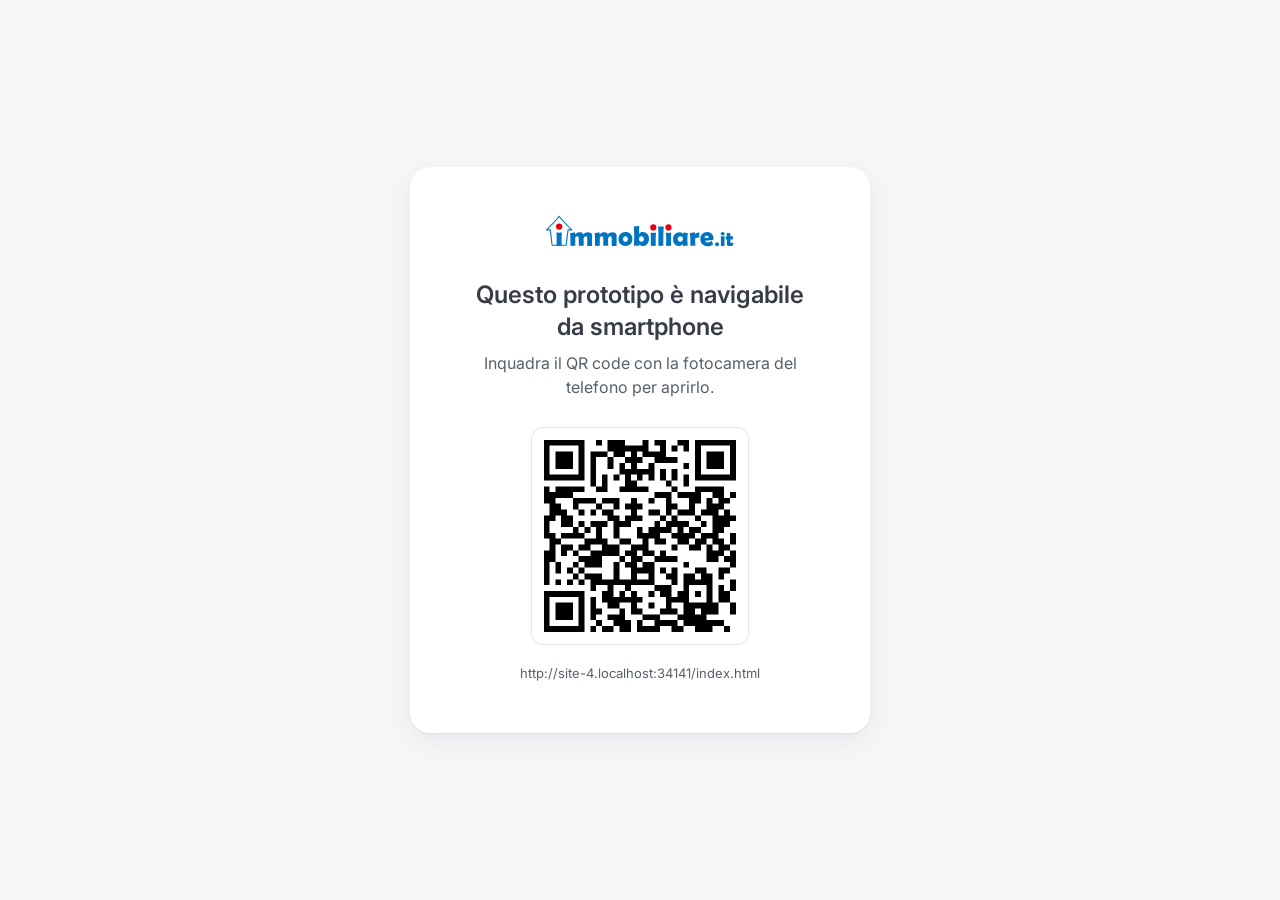
==== commit 956c8a0d: "Add files via upload" ====
--- a/index.html
+++ b/index.html
@@ -61,9 +61,9 @@
   <button class="g-pill g-vedi" data-open-gallery aria-label="Vedi foto"><span class="ic16"><svg viewBox="0 0 16 16" fill="none"><path d="M5.5 2a.5.5 0 0 0 0 1h6A1.5 1.5 0 0 1 13 4.5v6a.5.5 0 0 0 1 0v-6A2.5 2.5 0 0 0 11.5 2h-6z" fill="#fff"/><path fill-rule="evenodd" clip-rule="evenodd" d="M7.333 7.167a1.5 1.5 0 1 1 3 0 1.5 1.5 0 0 1-3 0zm1.5-.5a.5.5 0 1 0 0 1 .5.5 0 0 0 0-1z" fill="#fff"/><path fill-rule="evenodd" clip-rule="evenodd" d="M3.833 4A1.833 1.833 0 0 0 2 5.833v6.334C2 13.179 2.82 14 3.833 14h6.334C11.179 14 12 13.18 12 12.167V5.833A1.833 1.833 0 0 0 10.167 4H3.833zM3 5.833C3 5.373 3.373 5 3.833 5h6.334c.46 0 .833.373.833.833v5.907l-.636-.89a1.17 1.17 0 0 0-1.774-.147l-.097.096-.683.586a.17.17 0 0 1-.227-.009L5.825 9.618a1.17 1.17 0 0 0-1.65 0L3 10.793V5.833zm.001 6.372a.833.833 0 0 0 .832.795h6.334a.8.8 0 0 0 .422-.115l-1.038-1.454a.17.17 0 0 0-.254-.021l-.11.11-.028.027-.698.598a1.17 1.17 0 0 1-1.584-.061L5.118 10.325a.17.17 0 0 0-.236 0L3.02 12.187l-.019.018z" fill="#fff"/></svg></span>Vedi foto</button>
   <span class="g-pill g-num" id="gNum">1/5</span>
 </div>
-</div><div class="cf"><i class="c0" data-open-gallery role="button" aria-label="Apri galleria"><svg viewBox="0 0 56 56" fill="none"><path d="M4 11C4 6.5 7.5 3 12 3H44C48.4 3 52 6.5 52 11V43C52 47.4 48.4 51 44 51H12C7.5 51 4 47.4 4 43V11Z" fill="#fff"/><path fill-rule="evenodd" d="M23.6 16.5C23.3 16.5 23.1 16.5 23 16.7C22.8 16.9 22.7 17.1 22.7 17.3C22.7 17.6 22.8 17.8 23 17.9C23.1 18.1 23.3 18.2 23.6 18.2H34.1C34.8 18.2 35.4 18.5 35.9 19C36.4 19.5 36.7 20.1 36.7 20.8V31.3C36.7 31.6 36.8 31.8 37 31.9C37.1 32.1 37.3 32.2 37.6 32.2C37.8 32.2 38 32.1 38.2 31.9C38.4 31.8 38.5 31.6 38.5 31.3V20.8C38.5 19.7 38 18.6 37.2 17.7C36.3 16.9 35.2 16.5 34.1 16.5H23.6Z" fill="#0074C1"/><path fill-rule="evenodd" d="M26.8 25.5C26.8 24.8 27.1 24.1 27.6 23.6C28 23.1 28.7 22.9 29.4 22.9C30.1 22.9 30.8 23.1 31.3 23.6C31.8 24.1 32 24.8 32 25.5C32 26.2 31.8 26.9 31.3 27.3C30.8 27.8 30.1 28.1 29.4 28.1C28.7 28.1 28 27.8 27.6 27.3C27.1 26.9 26.8 26.2 26.8 25.5ZM29.4 24.6C29.2 24.6 29 24.7 28.8 24.9C28.6 25 28.5 25.3 28.5 25.5C28.5 25.7 28.6 25.9 28.8 26.1C29 26.3 29.2 26.4 29.4 26.4C29.6 26.4 29.9 26.3 30 26.1C30.2 25.9 30.3 25.7 30.3 25.5C30.3 25.3 30.2 25 30 24.9C29.9 24.7 29.6 24.6 29.4 24.6Z" fill="#0074C1"/><path fill-rule="evenodd" d="M20.7 20C19.8 20 19 20.3 18.4 20.9C17.8 21.5 17.5 22.3 17.5 23.2V34.2C17.5 35.1 17.8 35.9 18.4 36.5C19 37.1 19.8 37.5 20.7 37.5H31.7C32.6 37.5 33.4 37.1 34 36.5C34.6 35.9 35 35.1 35 34.2V23.2C35 22.7 34.9 22.3 34.7 21.9C34.5 21.5 34.3 21.2 34 20.9C33.7 20.6 33.4 20.4 33 20.2C32.6 20 32.2 20 31.7 20H20.7ZM19.2 23.2C19.2 22.4 19.9 21.7 20.7 21.7H31.7C32.5 21.7 33.2 22.4 33.2 23.2V33.5L32.1 31.9C31.9 31.7 31.7 31.5 31.4 31.3C31.2 31.2 30.9 31.1 30.6 31.1C30.3 31.1 30 31.1 29.7 31.2C29.4 31.3 29.2 31.5 29 31.7L28.8 31.8L27.6 32.9C27.6 32.9 27.5 32.9 27.4 32.9C27.3 32.9 27.3 32.9 27.2 32.9L24.1 29.8C23.8 29.4 23.2 29.2 22.7 29.2C22.2 29.2 21.6 29.4 21.3 29.8L19.2 31.8V23.2ZM19.2 34.3C19.2 34.7 19.4 35 19.7 35.3C19.9 35.6 20.3 35.7 20.7 35.7H31.7C32 35.7 32.3 35.6 32.5 35.5L30.7 33L30.5 32.8C30.4 32.8 30.4 32.8 30.3 32.9L30 33.1L28.8 34.2C28.4 34.5 27.9 34.7 27.3 34.7C26.8 34.7 26.3 34.5 26 34.1L22.9 31L22.7 30.9L22.5 31L19.2 34.3Z" fill="#0074C1"/></svg></i><i class="c0"><svg viewBox="0 0 56 56" fill="none"><path d="M4 11C4 6.5 7.5 3 12 3H44C48.4 3 52 6.5 52 11V43C52 47.4 48.4 51 44 51H12C7.5 51 4 47.4 4 43V11Z" fill="#fff"/><path fill-rule="evenodd" d="M19.5 17.6C18.6 17.6 17.8 18 17.2 18.6C16.6 19.2 16.3 20 16.3 20.8V33.1C16.3 33.5 16.4 33.9 16.5 34.3C16.7 34.7 16.9 35 17.2 35.3C17.5 35.6 17.9 35.9 18.3 36C18.7 36.2 19.1 36.3 19.5 36.3H36.4C36.8 36.3 37.2 36.2 37.6 36C38 35.9 38.4 35.6 38.7 35.3C39 35 39.2 34.7 39.4 34.3C39.5 33.9 39.6 33.5 39.6 33.1V26.7C39.6 25.8 39.3 25 38.7 24.4C38.1 23.8 37.3 23.5 36.4 23.5H33.8V20.8C33.8 20 33.4 19.2 32.8 18.6C32.2 18 31.4 17.6 30.6 17.6H19.5ZM18 20.8C18 20 18.7 19.4 19.5 19.4H30.6C31.4 19.4 32 20 32 20.8V24.3C32 24.8 32.4 25.2 32.9 25.2H36.4C37.2 25.2 37.9 25.9 37.9 26.7V33.1C37.9 33.9 37.2 34.5 36.4 34.5H33.8V29.9C33.8 29.6 33.7 29.4 33.5 29.2C33.4 29.1 33.1 29 32.9 29C32.7 29 32.5 29.1 32.3 29.2C32.1 29.4 32 29.6 32 29.9V34.5H19.5C18.7 34.5 18 33.9 18 33.1V20.8Z" fill="#0074C1"/></svg></i><i class="c0"><svg viewBox="0 0 56 56" fill="none"><path d="M4 11C4 6.5 7.5 3 12 3H44C48.4 3 52 6.5 52 11V43C52 47.4 48.4 51 44 51H12C7.5 51 4 47.4 4 43V11Z" fill="#fff"/><path fill-rule="evenodd" d="M16.3 27C16.3 21.6 21.7 17.6 27.9 17.6C28.5 17.6 29 17.6 29.5 17.7C29.7 17.7 29.9 17.8 30.1 18C30.2 18.2 30.3 18.4 30.3 18.7C30.3 18.9 30.1 19.1 30 19.3C29.8 19.4 29.5 19.5 29.3 19.4C28.9 19.4 28.4 19.4 28 19.4C22.3 19.4 18 22.9 18 27C18 31 22.3 34.5 28 34.5C33.6 34.5 37.9 31 37.9 27C37.9 24.9 36.8 23 34.9 21.6V23.7C34.9 24 34.9 24.2 34.7 24.4C34.5 24.5 34.3 24.6 34.1 24.6C33.8 24.6 33.6 24.5 33.5 24.4C33.3 24.2 33.2 24 33.2 23.7V19.7C33.2 19.4 33.3 19.2 33.5 19C33.6 18.9 33.8 18.8 34.1 18.8H38.2C38.4 18.8 38.6 18.9 38.8 19C38.9 19.2 39 19.4 39 19.7C39 19.9 38.9 20.1 38.8 20.3C38.6 20.4 38.4 20.5 38.2 20.5H36.4C38.4 22.2 39.6 24.4 39.6 27C39.6 32.3 34.2 36.3 27.9 36.3C21.7 36.3 16.3 32.3 16.3 27Z" fill="#0074C1"/><path fill-rule="evenodd" d="M24.5 27C24.5 26 24.8 25.1 25.5 24.5C26.1 23.8 27 23.5 28 23.5C28.9 23.5 29.8 23.8 30.4 24.5C31.1 25.1 31.5 26 31.5 27C31.5 27.9 31.1 28.8 30.4 29.4C29.8 30.1 28.9 30.5 28 30.5C27 30.5 26.1 30.1 25.5 29.4C24.8 28.8 24.5 27.9 24.5 27ZM28 25.2C27.5 25.2 27 25.4 26.7 25.7C26.4 26 26.2 26.5 26.2 27C26.2 27.4 26.4 27.9 26.7 28.2C27 28.5 27.5 28.7 28 28.7C28.4 28.7 28.9 28.5 29.2 28.2C29.5 27.9 29.7 27.4 29.7 27C29.7 26.5 29.5 26 29.2 25.7C28.9 25.4 28.4 25.2 28 25.2Z" fill="#0074C1"/></svg></i><i class="c0"><svg viewBox="0 0 56 56" fill="none"><path d="M4 11C4 6.5 7.5 3 12 3H44C48.4 3 52 6.5 52 11V43C52 47.4 48.4 51 44 51H12C7.5 51 4 47.4 4 43V11Z" fill="#fff"/><path fill-rule="evenodd" d="M19.5 19.4C18.6 19.4 17.8 19.7 17.2 20.3C16.6 20.9 16.3 21.7 16.3 22.6V31.9C16.3 32.8 16.6 33.6 17.2 34.2C17.8 34.8 18.6 35.1 19.5 35.1H28.8C29.7 35.1 30.5 34.8 31.1 34.2C31.7 33.6 32 32.8 32 31.9V31.6L37.1 32.7C37.4 32.8 37.7 32.8 38 32.7C38.3 32.7 38.6 32.5 38.8 32.3C39.1 32.1 39.3 31.9 39.4 31.6C39.5 31.3 39.6 31 39.6 30.7V23.5C39.6 23.2 39.5 22.9 39.4 22.6C39.3 22.3 39.1 22.1 38.8 21.9C38.6 21.7 38.3 21.6 38 21.5C37.7 21.5 37.3 21.5 37 21.5L32 22.9V22.6C32 21.7 31.7 20.9 31.1 20.3C30.5 19.7 29.7 19.4 28.8 19.4H19.5ZM32 24.9V29.5C32 29.7 32.1 29.8 32.3 29.8L37.5 31L37.8 31L37.9 30.7V23.5L37.8 23.3L37.5 23.2L32.2 24.6L32 24.9ZM30.3 22.6C30.3 21.8 29.6 21.1 28.8 21.1H19.5C18.7 21.1 18 21.8 18 22.6V31.9C18 32.7 18.7 33.4 19.5 33.4H28.8C29.6 33.4 30.3 32.7 30.3 31.9V22.6Z" fill="#0074C1"/></svg></i><div id="n750_2903" class="ce" data-scroll-calc role="button"><div class="cc"><span class="calc-ico"><svg viewBox="0 0 24 24" fill="none" stroke="#0074C1" stroke-width="1.8" stroke-linecap="round" stroke-linejoin="round"><rect x="4" y="2" width="16" height="20" rx="2"/><path d="M8 6h8M16 14v4M16 10h.01M12 10h.01M8 10h.01M12 14h.01M8 14h.01M12 18h.01M8 18h.01"/></svg></span><i class="c1"><svg viewBox="0 0 18 22" fill="none"><path d="M0.8 2.9V18.6C0.8 19.8 1.7 20.8 2.9 20.8H14.3C15.5 20.8 16.5 19.8 16.5 18.6V2.9C16.5 1.7 15.5 0.8 14.3 0.8H2.9C1.7 0.8 0.8 1.7 0.8 2.9Z" stroke="#0074C1" stroke-width="1.6" stroke-linecap="round" stroke-linejoin="round"/></svg></i><i class="c2"><svg viewBox="0 0 3 3" fill="none"><circle cx="1.1" cy="1.05" r="1.05" fill="#0074C1"/></svg></i><i class="c3"><svg viewBox="0 0 3 3" fill="none"><circle cx="1.1" cy="1.05" r="1.05" fill="#0074C1"/></svg></i><i class="c4"><svg viewBox="0 0 3 3" fill="none"><circle cx="1.1" cy="1.05" r="1.05" fill="#0074C1"/></svg></i><i class="c5"><svg viewBox="0 0 3 3" fill="none"><circle cx="1.1" cy="1.05" r="1.05" fill="#0074C1"/></svg></i><i class="c6"><svg viewBox="0 0 3 3" fill="none"><circle cx="1.1" cy="1.05" r="1.05" fill="#0074C1"/></svg></i><i class="c7"><svg viewBox="0 0 3 3" fill="none"><circle cx="1.1" cy="1.05" r="1.05" fill="#0074C1"/></svg></i><i class="c8"><svg viewBox="0 0 3 3" fill="none"><circle cx="1.1" cy="1.05" r="1.05" fill="#0074C1"/></svg></i><i class="c9"><svg viewBox="0 0 3 3" fill="none"><circle cx="1.1" cy="1.05" r="1.05" fill="#0074C1"/></svg></i><i class="ca"><svg viewBox="0 0 3 3" fill="none"><circle cx="1.1" cy="1.05" r="1.05" fill="#0074C1"/></svg></i><i class="cb"><svg viewBox="0 0 18 2" fill="none" style="overflow:visible"><path d="M0.8 0.8H16.2" stroke="#0074C1" stroke-width="1.6" stroke-linecap="round"/></svg></i></div><p class="cd">Mutuo</p></div></div><div class="c10"><div class="ch"><div class="cl"><i class="c0"><svg viewBox="0 0 48 48" fill="none"><path d="M5.2 47.5H32L14 9.5L0 18.3V40C0 43.4 2.1 46.3 5.2 47.5Z" fill="#BEDBA5"/><path d="M45 1.7L18 17.9L33.9 47.9H40C44.4 47.9 48 44.4 48 39.9V7.9C48 5.4 46.8 3.2 45 1.7Z" fill="#FDF9EF"/><path d="M0 18.9L13.5 10.5L3.4 1.5H3.3C1.3 2.9 0 5.3 0 8V18.9Z" fill="#CCE5FF"/><path d="M10 2L19 16.5L44.5 2V1.3C43.2 0.5 41.6 0 40 0H8.5L10 2Z" fill="#CCE5FF"/><path d="M6.7 0.1C4.3 0.4 2.2 1.9 1 3.9L26.5 47H34.5L16.6 16.8L42.5 1V0.3C41.7 0.1 40.8 0 40 0H31.1L13.1 10.9L6.7 0.1Z" fill="#FFE8A9"/><path fill-rule="evenodd" d="M31.5 25.3C32.4 24 33 22.4 33 20.7C33 15.9 28.9 12 23.9 12C19 12 15 15.9 15 20.7C15 22.4 15.5 24 16.4 25.3L16.6 25.7L23.9 36L31.3 25.7L31.5 25.3Z" fill="#0074C1"/><path fill-rule="evenodd" d="M27.8 20.7C27.8 22.7 26.1 24.4 24 24.4C21.8 24.4 20.1 22.7 20.1 20.7C20.1 18.6 21.8 16.9 24 16.9C26.1 16.9 27.8 18.6 27.8 20.7Z" fill="#fff"/><path fill-rule="evenodd" d="M40 1H8C4.1 1 1 4.1 1 8V40C1 43.8 4.1 47 8 47H40C43.8 47 47 43.8 47 40V8C47 4.1 43.8 1 40 1ZM8 0C3.5 0 0 3.5 0 8V40C0 44.4 3.5 48 8 48H40C44.4 48 48 44.4 48 40V8C48 3.5 44.4 0 40 0H8Z" fill="#D9D9D9"/></svg></i><div class="ck"><div class="ch"><p class="cg">Appartamento via Luigi Bertelli 18, Talenti - Monte Sacro, Roma</p></div><div class="cj"><p class="ci">Roma</p><p class="ci">•</p><p class="ci">Talenti - Monte Sacro</p><p class="ci">•</p><p class="ci">Via Luigi Bertelli, 18</p></div></div></div><div class="cu"><div class="cn"><p class="cm">€ 250.000</p></div><div class="ct"><a id="n750_2953" class="cs" data-link><p class="co">Mutuo · 848€ al mese per 30 anni</p><div class="cr"><i class="cp"><svg viewBox="0 0 16 16" fill="none" stroke="#0074C1" stroke-width="1.3" stroke-linecap="round" stroke-linejoin="round"><path d="M12 1.3H4C3.2 1.3 2.6 1.9 2.6 2.6V13.3C2.6 14 3.2 14.6 4 14.6H12C12.7 14.6 13.3 14 13.3 13.3V2.6C13.3 1.9 12.7 1.3 12 1.3Z"/><path d="M5.3 4H10.6M10.6 9.3V11.9M10.6 6.6H10.6M8 6.6H8M5.3 6.6H5.3M8 9.3H8M5.3 9.3H5.3M8 12H8M5.3 12H5.3"/></svg></i><p class="cq">Calcola la tua rata</p></div></a></div></div></div><div class="cz"><div class="cy"><i class="cv"><svg viewBox="0 0 16 16" fill="none"><path fill-rule="evenodd" d="M3.1 2.6C2.6 2.6 2.2 2.8 1.8 3.2C1.5 3.5 1.3 4 1.3 4.5V11.5C1.3 11.7 1.3 11.9 1.4 12.2C1.5 12.4 1.6 12.6 1.8 12.7C2 12.9 2.2 13.1 2.4 13.1C2.6 13.2 2.9 13.3 3.1 13.3H12.8C13 13.3 13.3 13.2 13.5 13.1C13.7 13.1 13.9 12.9 14.1 12.7C14.2 12.6 14.4 12.4 14.5 12.2C14.6 11.9 14.6 11.7 14.6 11.5V7.8C14.6 7.3 14.4 6.8 14.1 6.5C13.7 6.1 13.3 6 12.8 6H11.3V4.5C11.3 4 11.1 3.5 10.7 3.2C10.4 2.8 9.9 2.6 9.4 2.6H3.1ZM2.3 4.5C2.3 4 2.7 3.6 3.1 3.6H9.4C9.9 3.6 10.3 4 10.3 4.5V6.5C10.3 6.7 10.5 7 10.8 7H12.8C13.2 7 13.6 7.3 13.6 7.8V11.5C13.6 11.9 13.2 12.3 12.8 12.3H11.3V9.6C11.3 9.5 11.2 9.4 11.1 9.3C11 9.2 10.9 9.1 10.8 9.1C10.7 9.1 10.5 9.2 10.4 9.3C10.3 9.4 10.3 9.5 10.3 9.6V12.3H3.1C2.7 12.3 2.3 11.9 2.3 11.5V4.5Z" fill="#373C47"/></svg></i><div class="cx"><p class="cw">5</p></div></div><div class="cy"><i class="cv"><svg viewBox="0 0 16 16" fill="none"><path fill-rule="evenodd" d="M2 3.8C2 3.3 2.1 2.8 2.5 2.5C2.8 2.1 3.3 2 3.8 2H12.1C12.6 2 13.1 2.1 13.4 2.5C13.8 2.8 14 3.3 14 3.8V12.1C14 12.6 13.8 13.1 13.4 13.4C13.1 13.8 12.6 14 12.1 14H3.8C3.3 14 2.8 13.8 2.5 13.4C2.1 13.1 2 12.6 2 12.1V3.8ZM3.8 3C3.3 3 3 3.3 3 3.8V12.1C3 12.6 3.3 13 3.8 13H12.1C12.6 13 13 12.6 13 12.1V3.8C13 3.3 12.6 3 12.1 3H3.8ZM5 5.7V6.5C5 6.6 4.9 6.7 4.8 6.8C4.7 6.9 4.6 7 4.5 7C4.3 7 4.2 6.9 4.1 6.8C4 6.7 4 6.6 4 6.5V4.5C4 4.3 4 4.2 4.1 4.1C4.2 4 4.3 4 4.5 4H6.4C6.6 4 6.7 4 6.8 4.1C6.9 4.2 6.9 4.3 6.9 4.5C6.9 4.6 6.9 4.7 6.8 4.8C6.7 4.9 6.6 5 6.4 5H5.7L7.3 6.6C7.4 6.7 7.4 6.8 7.4 6.9C7.4 7.1 7.4 7.2 7.3 7.3C7.2 7.4 7.1 7.4 6.9 7.4C6.8 7.4 6.7 7.4 6.6 7.3L5 5.7ZM11 9.5V10.2L9.3 8.6L8.9 8.4L8.6 8.6L8.4 8.9L8.6 9.3L10.2 11H9.5C9.3 11 9.2 11 9.1 11.1C9 11.2 9 11.3 9 11.5C9 11.6 9 11.7 9.1 11.8C9.2 11.9 9.3 12 9.5 12H11.5C11.6 12 11.7 11.9 11.8 11.8C11.9 11.7 12 11.6 12 11.5V9.5C12 9.3 11.9 9.2 11.8 9.1C11.7 9 11.6 9 11.5 9C11.3 9 11.2 9 11.1 9.1C11 9.2 11 9.3 11 9.5Z" fill="#373C47"/></svg></i><div class="cx"><p class="cw">140 m²</p></div></div><div class="cy"><i class="cv"><svg viewBox="0 0 16 16" fill="none"><path fill-rule="evenodd" d="M3.6 3.5C3.6 3.2 3.7 2.9 3.9 2.7C4.1 2.5 4.3 2.3 4.6 2.3C4.9 2.3 5.2 2.3 5.4 2.5C5.6 2.6 5.8 2.8 5.9 3.1L5.3 4.2C5.3 4.3 5.3 4.4 5.3 4.5C5.3 4.6 5.4 4.7 5.4 4.8C5.5 4.9 5.6 4.9 5.7 4.9C5.8 5 5.9 4.9 6 4.9L8.2 3.9C8.3 3.9 8.3 3.8 8.4 3.7C8.4 3.6 8.5 3.5 8.4 3.4C8.4 3.3 8.4 3.2 8.3 3.1C8.3 3 8.2 3 8.1 3L6.8 2.7C6.6 2.2 6.3 1.8 5.9 1.6C5.4 1.3 4.9 1.2 4.4 1.3C3.9 1.4 3.4 1.7 3.1 2.1C2.8 2.5 2.6 2.9 2.6 3.5V7.6H1.8C1.7 7.6 1.5 7.7 1.4 7.8C1.3 7.9 1.3 8 1.3 8.1C1.3 8.2 1.3 8.4 1.4 8.5C1.5 8.6 1.7 8.6 1.8 8.6H2.6V10.1C2.6 10.7 2.8 11.3 3.1 11.7C3.4 12.2 3.8 12.6 4.3 12.9V14.1C4.3 14.2 4.3 14.4 4.4 14.5C4.5 14.6 4.7 14.6 4.8 14.6C4.9 14.6 5 14.6 5.1 14.5C5.2 14.4 5.3 14.2 5.3 14.1V13.2C5.4 13.3 5.6 13.3 5.8 13.3H10.1C10.3 13.3 10.5 13.3 10.6 13.2V14.1C10.6 14.2 10.7 14.4 10.8 14.5C10.9 14.6 11 14.6 11.1 14.6C11.2 14.6 11.4 14.6 11.5 14.5C11.6 14.4 11.6 14.2 11.6 14.1V12.9C12.1 12.6 12.5 12.2 12.8 11.7C13.1 11.3 13.3 10.7 13.3 10.1V8.6H14.1C14.2 8.6 14.4 8.6 14.5 8.5C14.6 8.4 14.6 8.2 14.6 8.1C14.6 8 14.6 7.9 14.5 7.8C14.4 7.7 14.2 7.6 14.1 7.6H3.6V3.5ZM12.3 8.6H3.6V10.1C3.6 10.7 3.8 11.2 4.3 11.6C4.7 12.1 5.2 12.3 5.8 12.3H10.1C10.7 12.3 11.2 12.1 11.6 11.6C12.1 11.2 12.3 10.7 12.3 10.1V8.6Z" fill="#373C47"/></svg></i><div class="cx"><p class="cw">2</p></div></div><div class="cy"><i class="cv"><svg viewBox="0 0 16 16" fill="none"><path fill-rule="evenodd" d="M2 2.8C2 2.3 2.3 2 2.8 2H4.8C5.2 2 5.6 2.3 5.6 2.8V4.3H7.5C7.9 4.3 8.3 4.7 8.3 5.1V7.3H10.1C10.6 7.3 11 7.7 11 8.1V10.3H13.1C13.6 10.3 14 10.7 14 11.1V13.1C14 13.6 13.6 14 13.1 14H2.8C2.3 14 2 13.6 2 13.1V2.8ZM3 3V13H13V11.3H10.8C10.3 11.3 10 10.9 10 10.5V8.3H8.1C7.7 8.3 7.3 7.9 7.3 7.5V5.3H5.5C5 5.3 4.6 4.9 4.6 4.5V3H3Z" fill="#373C47"/></svg></i><div class="cx"><p class="cw">R</p></div></div><div class="cy"><i class="cv"><svg viewBox="0 0 16 16" fill="none"><path fill-rule="evenodd" d="M10.5 10.2L10.8 10.3L11.1 10.2L12.2 9C12.3 8.8 12.3 8.6 12.2 8.4L11.9 8.3L11.6 8.4L11.2 8.8V6.4C11.2 6.1 11 6 10.8 6C10.6 6 10.4 6.1 10.4 6.4V8.8L10 8.4L9.7 8.3L9.4 8.4C9.3 8.6 9.3 8.8 9.4 9L10.5 10.2ZM4.8 6.1L5.1 6L5.4 6.1L6.5 7.2C6.7 7.4 6.7 7.7 6.5 7.8L6.2 8L5.9 7.8L5.5 7.4V9.9C5.5 10.1 5.3 10.3 5.1 10.3C4.9 10.3 4.7 10.1 4.7 9.9V7.4L4.3 7.8L4 8L3.7 7.8C3.6 7.6 3.6 7.4 3.7 7.2L4.8 6.1Z" fill="#373C47"/><path fill-rule="evenodd" d="M14 3.8V12.1C14 12.6 13.8 13.1 13.4 13.4C13.1 13.8 12.6 14 12.1 14H3.8C3.3 14 2.8 13.8 2.5 13.4C2.1 13.1 2 12.6 2 12.1V3.8C2 3.3 2.1 2.8 2.5 2.5C2.8 2.1 3.3 2 3.8 2H12.1C12.6 2 13.1 2.1 13.4 2.5C13.8 2.8 14 3.3 14 3.8ZM13 12.1V3.8C13 3.3 12.6 3 12.1 3H8.5V13H12.1C12.6 13 13 12.6 13 12.1ZM7.5 13V3H3.8C3.3 3 3 3.3 3 3.8V12.1C3 12.6 3.3 13 3.8 13H7.5Z" fill="#373C47"/></svg></i><div class="cx"><p class="cw">Sì</p></div></div><div class="cy"><i class="cv"><svg viewBox="0 0 16 16" fill="none"><path fill-rule="evenodd" d="M7.1 1.3C6.3 1.3 5.5 1.6 4.9 2.2C4.3 2.8 3.9 3.6 3.9 4.4V9.9H3.6V9.6C3.6 9.5 3.6 9.4 3.5 9.3C3.4 9.2 3.2 9.1 3.1 9.1C3 9.1 2.9 9.2 2.8 9.3C2.7 9.4 2.6 9.5 2.6 9.6V10.3L2.1 11.5C2 11.8 1.9 12 1.9 12.3C1.9 12.5 2 12.8 2.1 13L2.3 13.6C2.2 13.7 2.1 13.7 2 13.8C2 13.9 1.9 14 2 14.2C2 14.3 2 14.4 2.1 14.5C2.2 14.6 2.3 14.6 2.4 14.6H13.4C13.6 14.6 13.7 14.6 13.8 14.5C13.9 14.4 13.9 14.3 13.9 14.2C14 14 13.9 13.9 13.9 13.8C13.8 13.7 13.7 13.7 13.6 13.6L13.8 13C13.9 12.8 14 12.5 14 12.3C14 12 13.9 11.8 13.8 11.5L13.3 10.3V9.6C13.3 9.5 13.2 9.4 13.1 9.3C13 9.2 12.9 9.1 12.8 9.1C12.7 9.1 12.5 9.2 12.4 9.3C12.3 9.4 12.3 9.5 12.3 9.6V9.9H11.9V4.4C11.9 3.6 11.6 2.8 11 2.2C10.4 1.6 9.6 1.3 8.8 1.3H7.1ZM11.3 13.6H12.5L12.9 12.6C13 12.5 13 12.4 13 12.3C13 12.2 13 12 12.9 11.9L12.5 10.9H11.3V13.6ZM10.3 10.9V13.6H8.4V10.9H10.3ZM10.8 9.9H10.9V5.3H4.9V9.9H10.8ZM7.4 13.6H5.6V10.9H7.4V13.6ZM4.6 13.6V10.9H3.4L3 11.9C2.9 12 2.9 12.2 2.9 12.3C2.9 12.4 2.9 12.5 3 12.6L3.4 13.6H4.6ZM6.3 2.4C6.6 2.3 6.8 2.3 7.1 2.3H7.4V3.5L6.3 2.4ZM5.5 3C5.2 3.4 5 3.8 5 4.3H6.9L5.5 3ZM10.4 3C10.7 3.4 10.9 3.8 10.9 4.3H9L10.4 3ZM9.6 2.4L8.4 3.5V2.3H8.8C9.1 2.3 9.3 2.3 9.6 2.4Z" fill="#373C47"/></svg></i><div class="cx"><p class="cw">Balcone</p></div></div></div></div><div class="c1a"><div class="c19"><div class="c15"><i class="c11"><svg viewBox="0 0 24 24" fill="none"><path fill-rule="evenodd" d="M17.7 2.4C18 2 18.5 1.9 19 1.9C19.4 1.9 19.9 2 20.2 2.4L21.5 3.7C21.9 4 22 4.5 22 4.9C22 5.4 21.9 5.9 21.5 6.2L11.7 16.2L11.2 16.5H8.2C8 16.5 7.8 16.4 7.7 16.2C7.5 16.1 7.5 15.9 7.5 15.7V12.7L7.7 12.2L17.7 2.4ZM19.1 3.4H18.8L18.1 4.1L19.8 5.8L20.5 5.1V4.8L19.1 3.4ZM18.8 6.9L17 5.1L9 13V15H10.9L18.8 6.9Z" fill="#373C47"/><path fill-rule="evenodd" d="M5.7 4.5C5 4.5 4.5 5 4.5 5.7V18.2C4.5 18.9 5 19.5 5.7 19.5H18.2C18.9 19.5 19.5 18.9 19.5 18.2V11.7C19.5 11.5 19.5 11.3 19.7 11.2C19.8 11 20 11 20.2 11C20.4 11 20.6 11 20.7 11.2C20.9 11.3 21 11.5 21 11.7V18.2C21 18.9 20.7 19.6 20.1 20.1C19.6 20.7 18.9 21 18.2 21H5.7C5 21 4.3 20.7 3.8 20.1C3.2 19.6 3 18.9 3 18.2V5.7C3 5 3.2 4.3 3.8 3.8C4.3 3.2 5 3 5.7 3H12.2C12.4 3 12.6 3 12.7 3.2C12.9 3.3 13 3.5 13 3.7C13 3.9 12.9 4.1 12.7 4.2C12.6 4.4 12.4 4.5 12.2 4.5H5.7Z" fill="#373C47"/></svg></i><div class="c14"><div class="c13"><p class="c12">Nota</p></div></div></div><div class="c17"><p class="c16">aggiungi</p></div><div class="c18"></div></div></div><div class="c1z"><div id="n750_3007" class="c1y"><div class="c1b"></div><a id="n750_3009" class="c1m" data-link><div class="c1i"><div class="c1e"><div class="c1d"><b class="c1c"></b></div></div><div class="c1h"><p class="c1f">Quanto mutuo puoi ottenere?</p><p class="c1g">Simula importo e rata in 3 minuti</p></div></div><div class="c1l"><div class="c1k"><p class="c1j">FAI UNA SIMULAZIONE</p></div></div></a><div class="c1x"><div class="c1t"><div class="c1p"><div class="c1d"><div class="c1n"></div><b class="c1o"></b></div></div><div class="c1s"><div class="ch"><p class="c1q">Eni Plenitude</p></div><div class="ch"><p class="c1r">Con Fixa Time 24 Smart, 30% di sconto su luce e/o gas</p></div></div></div><div class="c1w"><div class="c1v"><p class="c1u">Approfittane</p></div></div></div></div></div><div class="c22"><i class="c11"><svg viewBox="0 0 24 24" fill="none"><path fill-rule="evenodd" d="M14.9 14.9C15.1 15 15.3 15 15.5 14.9C15.6 14.8 15.8 14.7 15.9 14.5C16 14.3 16 14.1 15.9 13.9C15.8 13.8 15.7 13.6 15.5 13.5L12.7 12.2V8.2C12.7 8 12.6 7.8 12.5 7.7C12.3 7.5 12.1 7.5 12 7.5C11.8 7.5 11.6 7.5 11.4 7.7C11.3 7.8 11.2 8 11.2 8.2V12.4C11.2 12.9 11.5 13.3 11.9 13.5L14.9 14.9Z" fill="#373C47"/><path fill-rule="evenodd" d="M12 2C6.5 2 2 6.2 2 11.7C2 17.2 6.4 22 12 22C17.5 22 22 17.2 22 11.7C22 6.2 17.4 2 12 2ZM3.5 11.7C3.5 7 7.2 3.5 12 3.5C16.7 3.5 20.5 7 20.5 11.7C20.5 16.4 16.6 20.5 12 20.5C7.3 20.5 3.5 16.4 3.5 11.7Z" fill="#373C47"/></svg></i><p class="c20">Annuncio aggiornato il 21/07/2026</p><div class="c21"></div></div><div class="c2f"><div class="c24"><p class="c23">Descrizione</p></div><div class="ch"><p class="c25">riferimento: SRL - VIA BERTELLI</p></div><div class="c27"><p class="c26">Appartamento ampia metratura Montesacro</p></div><div class="c29"><div class="ch"><p class="c28">Rivolta Immobiliare propone in vendita, nel cuore di Montesacro e più precisamente in Via Luigi Bertelli, un ampio appartamento di circa 140 mq situato al piano rialzato di un elegante stabile con ascensore, recentemente valorizzato grazie agli interventi del Bonus 110.
+</div><div class="cf"><i class="c0" data-open-gallery role="button" aria-label="Apri galleria"><svg viewBox="0 0 56 56" fill="none"><path d="M4 11C4 6.5 7.5 3 12 3H44C48.4 3 52 6.5 52 11V43C52 47.4 48.4 51 44 51H12C7.5 51 4 47.4 4 43V11Z" fill="#fff"/><path fill-rule="evenodd" d="M23.6 16.5C23.3 16.5 23.1 16.5 23 16.7C22.8 16.9 22.7 17.1 22.7 17.3C22.7 17.6 22.8 17.8 23 17.9C23.1 18.1 23.3 18.2 23.6 18.2H34.1C34.8 18.2 35.4 18.5 35.9 19C36.4 19.5 36.7 20.1 36.7 20.8V31.3C36.7 31.6 36.8 31.8 37 31.9C37.1 32.1 37.3 32.2 37.6 32.2C37.8 32.2 38 32.1 38.2 31.9C38.4 31.8 38.5 31.6 38.5 31.3V20.8C38.5 19.7 38 18.6 37.2 17.7C36.3 16.9 35.2 16.5 34.1 16.5H23.6Z" fill="#0074C1"/><path fill-rule="evenodd" d="M26.8 25.5C26.8 24.8 27.1 24.1 27.6 23.6C28 23.1 28.7 22.9 29.4 22.9C30.1 22.9 30.8 23.1 31.3 23.6C31.8 24.1 32 24.8 32 25.5C32 26.2 31.8 26.9 31.3 27.3C30.8 27.8 30.1 28.1 29.4 28.1C28.7 28.1 28 27.8 27.6 27.3C27.1 26.9 26.8 26.2 26.8 25.5ZM29.4 24.6C29.2 24.6 29 24.7 28.8 24.9C28.6 25 28.5 25.3 28.5 25.5C28.5 25.7 28.6 25.9 28.8 26.1C29 26.3 29.2 26.4 29.4 26.4C29.6 26.4 29.9 26.3 30 26.1C30.2 25.9 30.3 25.7 30.3 25.5C30.3 25.3 30.2 25 30 24.9C29.9 24.7 29.6 24.6 29.4 24.6Z" fill="#0074C1"/><path fill-rule="evenodd" d="M20.7 20C19.8 20 19 20.3 18.4 20.9C17.8 21.5 17.5 22.3 17.5 23.2V34.2C17.5 35.1 17.8 35.9 18.4 36.5C19 37.1 19.8 37.5 20.7 37.5H31.7C32.6 37.5 33.4 37.1 34 36.5C34.6 35.9 35 35.1 35 34.2V23.2C35 22.7 34.9 22.3 34.7 21.9C34.5 21.5 34.3 21.2 34 20.9C33.7 20.6 33.4 20.4 33 20.2C32.6 20 32.2 20 31.7 20H20.7ZM19.2 23.2C19.2 22.4 19.9 21.7 20.7 21.7H31.7C32.5 21.7 33.2 22.4 33.2 23.2V33.5L32.1 31.9C31.9 31.7 31.7 31.5 31.4 31.3C31.2 31.2 30.9 31.1 30.6 31.1C30.3 31.1 30 31.1 29.7 31.2C29.4 31.3 29.2 31.5 29 31.7L28.8 31.8L27.6 32.9C27.6 32.9 27.5 32.9 27.4 32.9C27.3 32.9 27.3 32.9 27.2 32.9L24.1 29.8C23.8 29.4 23.2 29.2 22.7 29.2C22.2 29.2 21.6 29.4 21.3 29.8L19.2 31.8V23.2ZM19.2 34.3C19.2 34.7 19.4 35 19.7 35.3C19.9 35.6 20.3 35.7 20.7 35.7H31.7C32 35.7 32.3 35.6 32.5 35.5L30.7 33L30.5 32.8C30.4 32.8 30.4 32.8 30.3 32.9L30 33.1L28.8 34.2C28.4 34.5 27.9 34.7 27.3 34.7C26.8 34.7 26.3 34.5 26 34.1L22.9 31L22.7 30.9L22.5 31L19.2 34.3Z" fill="#0074C1"/></svg></i><i class="c0"><svg viewBox="0 0 56 56" fill="none"><path d="M4 11C4 6.5 7.5 3 12 3H44C48.4 3 52 6.5 52 11V43C52 47.4 48.4 51 44 51H12C7.5 51 4 47.4 4 43V11Z" fill="#fff"/><path fill-rule="evenodd" d="M19.5 17.6C18.6 17.6 17.8 18 17.2 18.6C16.6 19.2 16.3 20 16.3 20.8V33.1C16.3 33.5 16.4 33.9 16.5 34.3C16.7 34.7 16.9 35 17.2 35.3C17.5 35.6 17.9 35.9 18.3 36C18.7 36.2 19.1 36.3 19.5 36.3H36.4C36.8 36.3 37.2 36.2 37.6 36C38 35.9 38.4 35.6 38.7 35.3C39 35 39.2 34.7 39.4 34.3C39.5 33.9 39.6 33.5 39.6 33.1V26.7C39.6 25.8 39.3 25 38.7 24.4C38.1 23.8 37.3 23.5 36.4 23.5H33.8V20.8C33.8 20 33.4 19.2 32.8 18.6C32.2 18 31.4 17.6 30.6 17.6H19.5ZM18 20.8C18 20 18.7 19.4 19.5 19.4H30.6C31.4 19.4 32 20 32 20.8V24.3C32 24.8 32.4 25.2 32.9 25.2H36.4C37.2 25.2 37.9 25.9 37.9 26.7V33.1C37.9 33.9 37.2 34.5 36.4 34.5H33.8V29.9C33.8 29.6 33.7 29.4 33.5 29.2C33.4 29.1 33.1 29 32.9 29C32.7 29 32.5 29.1 32.3 29.2C32.1 29.4 32 29.6 32 29.9V34.5H19.5C18.7 34.5 18 33.9 18 33.1V20.8Z" fill="#0074C1"/></svg></i><i class="c0"><svg viewBox="0 0 56 56" fill="none"><path d="M4 11C4 6.5 7.5 3 12 3H44C48.4 3 52 6.5 52 11V43C52 47.4 48.4 51 44 51H12C7.5 51 4 47.4 4 43V11Z" fill="#fff"/><path fill-rule="evenodd" d="M16.3 27C16.3 21.6 21.7 17.6 27.9 17.6C28.5 17.6 29 17.6 29.5 17.7C29.7 17.7 29.9 17.8 30.1 18C30.2 18.2 30.3 18.4 30.3 18.7C30.3 18.9 30.1 19.1 30 19.3C29.8 19.4 29.5 19.5 29.3 19.4C28.9 19.4 28.4 19.4 28 19.4C22.3 19.4 18 22.9 18 27C18 31 22.3 34.5 28 34.5C33.6 34.5 37.9 31 37.9 27C37.9 24.9 36.8 23 34.9 21.6V23.7C34.9 24 34.9 24.2 34.7 24.4C34.5 24.5 34.3 24.6 34.1 24.6C33.8 24.6 33.6 24.5 33.5 24.4C33.3 24.2 33.2 24 33.2 23.7V19.7C33.2 19.4 33.3 19.2 33.5 19C33.6 18.9 33.8 18.8 34.1 18.8H38.2C38.4 18.8 38.6 18.9 38.8 19C38.9 19.2 39 19.4 39 19.7C39 19.9 38.9 20.1 38.8 20.3C38.6 20.4 38.4 20.5 38.2 20.5H36.4C38.4 22.2 39.6 24.4 39.6 27C39.6 32.3 34.2 36.3 27.9 36.3C21.7 36.3 16.3 32.3 16.3 27Z" fill="#0074C1"/><path fill-rule="evenodd" d="M24.5 27C24.5 26 24.8 25.1 25.5 24.5C26.1 23.8 27 23.5 28 23.5C28.9 23.5 29.8 23.8 30.4 24.5C31.1 25.1 31.5 26 31.5 27C31.5 27.9 31.1 28.8 30.4 29.4C29.8 30.1 28.9 30.5 28 30.5C27 30.5 26.1 30.1 25.5 29.4C24.8 28.8 24.5 27.9 24.5 27ZM28 25.2C27.5 25.2 27 25.4 26.7 25.7C26.4 26 26.2 26.5 26.2 27C26.2 27.4 26.4 27.9 26.7 28.2C27 28.5 27.5 28.7 28 28.7C28.4 28.7 28.9 28.5 29.2 28.2C29.5 27.9 29.7 27.4 29.7 27C29.7 26.5 29.5 26 29.2 25.7C28.9 25.4 28.4 25.2 28 25.2Z" fill="#0074C1"/></svg></i><i class="c0"><svg viewBox="0 0 56 56" fill="none"><path d="M4 11C4 6.5 7.5 3 12 3H44C48.4 3 52 6.5 52 11V43C52 47.4 48.4 51 44 51H12C7.5 51 4 47.4 4 43V11Z" fill="#fff"/><path fill-rule="evenodd" d="M19.5 19.4C18.6 19.4 17.8 19.7 17.2 20.3C16.6 20.9 16.3 21.7 16.3 22.6V31.9C16.3 32.8 16.6 33.6 17.2 34.2C17.8 34.8 18.6 35.1 19.5 35.1H28.8C29.7 35.1 30.5 34.8 31.1 34.2C31.7 33.6 32 32.8 32 31.9V31.6L37.1 32.7C37.4 32.8 37.7 32.8 38 32.7C38.3 32.7 38.6 32.5 38.8 32.3C39.1 32.1 39.3 31.9 39.4 31.6C39.5 31.3 39.6 31 39.6 30.7V23.5C39.6 23.2 39.5 22.9 39.4 22.6C39.3 22.3 39.1 22.1 38.8 21.9C38.6 21.7 38.3 21.6 38 21.5C37.7 21.5 37.3 21.5 37 21.5L32 22.9V22.6C32 21.7 31.7 20.9 31.1 20.3C30.5 19.7 29.7 19.4 28.8 19.4H19.5ZM32 24.9V29.5C32 29.7 32.1 29.8 32.3 29.8L37.5 31L37.8 31L37.9 30.7V23.5L37.8 23.3L37.5 23.2L32.2 24.6L32 24.9ZM30.3 22.6C30.3 21.8 29.6 21.1 28.8 21.1H19.5C18.7 21.1 18 21.8 18 22.6V31.9C18 32.7 18.7 33.4 19.5 33.4H28.8C29.6 33.4 30.3 32.7 30.3 31.9V22.6Z" fill="#0074C1"/></svg></i><div id="n750_2903" class="ce" data-scroll-calc role="button"><div class="cc"><span class="calc-ico"><svg viewBox="0 0 24 24" fill="none" stroke="#0074C1" stroke-width="1.8" stroke-linecap="round" stroke-linejoin="round"><rect x="4" y="2" width="16" height="20" rx="2"/><path d="M8 6h8M16 14v4M16 10h.01M12 10h.01M8 10h.01M12 14h.01M8 14h.01M12 18h.01M8 18h.01"/></svg></span><i class="c1"><svg viewBox="0 0 18 22" fill="none"><path d="M0.8 2.9V18.6C0.8 19.8 1.7 20.8 2.9 20.8H14.3C15.5 20.8 16.5 19.8 16.5 18.6V2.9C16.5 1.7 15.5 0.8 14.3 0.8H2.9C1.7 0.8 0.8 1.7 0.8 2.9Z" stroke="#0074C1" stroke-width="1.6" stroke-linecap="round" stroke-linejoin="round"/></svg></i><i class="c2"><svg viewBox="0 0 3 3" fill="none"><circle cx="1.1" cy="1.05" r="1.05" fill="#0074C1"/></svg></i><i class="c3"><svg viewBox="0 0 3 3" fill="none"><circle cx="1.1" cy="1.05" r="1.05" fill="#0074C1"/></svg></i><i class="c4"><svg viewBox="0 0 3 3" fill="none"><circle cx="1.1" cy="1.05" r="1.05" fill="#0074C1"/></svg></i><i class="c5"><svg viewBox="0 0 3 3" fill="none"><circle cx="1.1" cy="1.05" r="1.05" fill="#0074C1"/></svg></i><i class="c6"><svg viewBox="0 0 3 3" fill="none"><circle cx="1.1" cy="1.05" r="1.05" fill="#0074C1"/></svg></i><i class="c7"><svg viewBox="0 0 3 3" fill="none"><circle cx="1.1" cy="1.05" r="1.05" fill="#0074C1"/></svg></i><i class="c8"><svg viewBox="0 0 3 3" fill="none"><circle cx="1.1" cy="1.05" r="1.05" fill="#0074C1"/></svg></i><i class="c9"><svg viewBox="0 0 3 3" fill="none"><circle cx="1.1" cy="1.05" r="1.05" fill="#0074C1"/></svg></i><i class="ca"><svg viewBox="0 0 3 3" fill="none"><circle cx="1.1" cy="1.05" r="1.05" fill="#0074C1"/></svg></i><i class="cb"><svg viewBox="0 0 18 2" fill="none" style="overflow:visible"><path d="M0.8 0.8H16.2" stroke="#0074C1" stroke-width="1.6" stroke-linecap="round"/></svg></i></div><p class="cd">Mutuo</p></div></div><div class="c10"><div class="ch"><div class="cl"><i class="c0"><svg viewBox="0 0 48 48" fill="none"><path d="M5.2 47.5H32L14 9.5L0 18.3V40C0 43.4 2.1 46.3 5.2 47.5Z" fill="#BEDBA5"/><path d="M45 1.7L18 17.9L33.9 47.9H40C44.4 47.9 48 44.4 48 39.9V7.9C48 5.4 46.8 3.2 45 1.7Z" fill="#FDF9EF"/><path d="M0 18.9L13.5 10.5L3.4 1.5H3.3C1.3 2.9 0 5.3 0 8V18.9Z" fill="#CCE5FF"/><path d="M10 2L19 16.5L44.5 2V1.3C43.2 0.5 41.6 0 40 0H8.5L10 2Z" fill="#CCE5FF"/><path d="M6.7 0.1C4.3 0.4 2.2 1.9 1 3.9L26.5 47H34.5L16.6 16.8L42.5 1V0.3C41.7 0.1 40.8 0 40 0H31.1L13.1 10.9L6.7 0.1Z" fill="#FFE8A9"/><path fill-rule="evenodd" d="M31.5 25.3C32.4 24 33 22.4 33 20.7C33 15.9 28.9 12 23.9 12C19 12 15 15.9 15 20.7C15 22.4 15.5 24 16.4 25.3L16.6 25.7L23.9 36L31.3 25.7L31.5 25.3Z" fill="#0074C1"/><path fill-rule="evenodd" d="M27.8 20.7C27.8 22.7 26.1 24.4 24 24.4C21.8 24.4 20.1 22.7 20.1 20.7C20.1 18.6 21.8 16.9 24 16.9C26.1 16.9 27.8 18.6 27.8 20.7Z" fill="#fff"/><path fill-rule="evenodd" d="M40 1H8C4.1 1 1 4.1 1 8V40C1 43.8 4.1 47 8 47H40C43.8 47 47 43.8 47 40V8C47 4.1 43.8 1 40 1ZM8 0C3.5 0 0 3.5 0 8V40C0 44.4 3.5 48 8 48H40C44.4 48 48 44.4 48 40V8C48 3.5 44.4 0 40 0H8Z" fill="#D9D9D9"/></svg></i><div class="ck"><div class="ch"><p class="cg">Appartamento via Luigi Bertelli 18, Talenti - Monte Sacro, Roma</p></div><div class="cj"><p class="ci">Roma</p><p class="ci">•</p><p class="ci">Talenti - Monte Sacro</p><p class="ci">•</p><p class="ci">Via Luigi Bertelli, 18</p></div></div></div><div class="cu"><div class="cn"><p class="cm">€ 250.000</p></div><div class="ct"><a id="n750_2953" class="cs" data-scroll-calc role="button"><p class="co">Mutuo · 848€ al mese per 30 anni</p><div class="cr"><i class="cp"><svg viewBox="0 0 16 16" fill="none" stroke="#0074C1" stroke-width="1.3" stroke-linecap="round" stroke-linejoin="round"><path d="M12 1.3H4C3.2 1.3 2.6 1.9 2.6 2.6V13.3C2.6 14 3.2 14.6 4 14.6H12C12.7 14.6 13.3 14 13.3 13.3V2.6C13.3 1.9 12.7 1.3 12 1.3Z"/><path d="M5.3 4H10.6M10.6 9.3V11.9M10.6 6.6H10.6M8 6.6H8M5.3 6.6H5.3M8 9.3H8M5.3 9.3H5.3M8 12H8M5.3 12H5.3"/></svg></i><p class="cq">Calcola la tua rata</p></div></a></div></div></div><div class="cz"><div class="cy"><i class="cv"><svg viewBox="0 0 16 16" fill="none"><path fill-rule="evenodd" d="M3.1 2.6C2.6 2.6 2.2 2.8 1.8 3.2C1.5 3.5 1.3 4 1.3 4.5V11.5C1.3 11.7 1.3 11.9 1.4 12.2C1.5 12.4 1.6 12.6 1.8 12.7C2 12.9 2.2 13.1 2.4 13.1C2.6 13.2 2.9 13.3 3.1 13.3H12.8C13 13.3 13.3 13.2 13.5 13.1C13.7 13.1 13.9 12.9 14.1 12.7C14.2 12.6 14.4 12.4 14.5 12.2C14.6 11.9 14.6 11.7 14.6 11.5V7.8C14.6 7.3 14.4 6.8 14.1 6.5C13.7 6.1 13.3 6 12.8 6H11.3V4.5C11.3 4 11.1 3.5 10.7 3.2C10.4 2.8 9.9 2.6 9.4 2.6H3.1ZM2.3 4.5C2.3 4 2.7 3.6 3.1 3.6H9.4C9.9 3.6 10.3 4 10.3 4.5V6.5C10.3 6.7 10.5 7 10.8 7H12.8C13.2 7 13.6 7.3 13.6 7.8V11.5C13.6 11.9 13.2 12.3 12.8 12.3H11.3V9.6C11.3 9.5 11.2 9.4 11.1 9.3C11 9.2 10.9 9.1 10.8 9.1C10.7 9.1 10.5 9.2 10.4 9.3C10.3 9.4 10.3 9.5 10.3 9.6V12.3H3.1C2.7 12.3 2.3 11.9 2.3 11.5V4.5Z" fill="#373C47"/></svg></i><div class="cx"><p class="cw">5</p></div></div><div class="cy"><i class="cv"><svg viewBox="0 0 16 16" fill="none"><path fill-rule="evenodd" d="M2 3.8C2 3.3 2.1 2.8 2.5 2.5C2.8 2.1 3.3 2 3.8 2H12.1C12.6 2 13.1 2.1 13.4 2.5C13.8 2.8 14 3.3 14 3.8V12.1C14 12.6 13.8 13.1 13.4 13.4C13.1 13.8 12.6 14 12.1 14H3.8C3.3 14 2.8 13.8 2.5 13.4C2.1 13.1 2 12.6 2 12.1V3.8ZM3.8 3C3.3 3 3 3.3 3 3.8V12.1C3 12.6 3.3 13 3.8 13H12.1C12.6 13 13 12.6 13 12.1V3.8C13 3.3 12.6 3 12.1 3H3.8ZM5 5.7V6.5C5 6.6 4.9 6.7 4.8 6.8C4.7 6.9 4.6 7 4.5 7C4.3 7 4.2 6.9 4.1 6.8C4 6.7 4 6.6 4 6.5V4.5C4 4.3 4 4.2 4.1 4.1C4.2 4 4.3 4 4.5 4H6.4C6.6 4 6.7 4 6.8 4.1C6.9 4.2 6.9 4.3 6.9 4.5C6.9 4.6 6.9 4.7 6.8 4.8C6.7 4.9 6.6 5 6.4 5H5.7L7.3 6.6C7.4 6.7 7.4 6.8 7.4 6.9C7.4 7.1 7.4 7.2 7.3 7.3C7.2 7.4 7.1 7.4 6.9 7.4C6.8 7.4 6.7 7.4 6.6 7.3L5 5.7ZM11 9.5V10.2L9.3 8.6L8.9 8.4L8.6 8.6L8.4 8.9L8.6 9.3L10.2 11H9.5C9.3 11 9.2 11 9.1 11.1C9 11.2 9 11.3 9 11.5C9 11.6 9 11.7 9.1 11.8C9.2 11.9 9.3 12 9.5 12H11.5C11.6 12 11.7 11.9 11.8 11.8C11.9 11.7 12 11.6 12 11.5V9.5C12 9.3 11.9 9.2 11.8 9.1C11.7 9 11.6 9 11.5 9C11.3 9 11.2 9 11.1 9.1C11 9.2 11 9.3 11 9.5Z" fill="#373C47"/></svg></i><div class="cx"><p class="cw">140 m²</p></div></div><div class="cy"><i class="cv"><svg viewBox="0 0 16 16" fill="none"><path fill-rule="evenodd" d="M3.6 3.5C3.6 3.2 3.7 2.9 3.9 2.7C4.1 2.5 4.3 2.3 4.6 2.3C4.9 2.3 5.2 2.3 5.4 2.5C5.6 2.6 5.8 2.8 5.9 3.1L5.3 4.2C5.3 4.3 5.3 4.4 5.3 4.5C5.3 4.6 5.4 4.7 5.4 4.8C5.5 4.9 5.6 4.9 5.7 4.9C5.8 5 5.9 4.9 6 4.9L8.2 3.9C8.3 3.9 8.3 3.8 8.4 3.7C8.4 3.6 8.5 3.5 8.4 3.4C8.4 3.3 8.4 3.2 8.3 3.1C8.3 3 8.2 3 8.1 3L6.8 2.7C6.6 2.2 6.3 1.8 5.9 1.6C5.4 1.3 4.9 1.2 4.4 1.3C3.9 1.4 3.4 1.7 3.1 2.1C2.8 2.5 2.6 2.9 2.6 3.5V7.6H1.8C1.7 7.6 1.5 7.7 1.4 7.8C1.3 7.9 1.3 8 1.3 8.1C1.3 8.2 1.3 8.4 1.4 8.5C1.5 8.6 1.7 8.6 1.8 8.6H2.6V10.1C2.6 10.7 2.8 11.3 3.1 11.7C3.4 12.2 3.8 12.6 4.3 12.9V14.1C4.3 14.2 4.3 14.4 4.4 14.5C4.5 14.6 4.7 14.6 4.8 14.6C4.9 14.6 5 14.6 5.1 14.5C5.2 14.4 5.3 14.2 5.3 14.1V13.2C5.4 13.3 5.6 13.3 5.8 13.3H10.1C10.3 13.3 10.5 13.3 10.6 13.2V14.1C10.6 14.2 10.7 14.4 10.8 14.5C10.9 14.6 11 14.6 11.1 14.6C11.2 14.6 11.4 14.6 11.5 14.5C11.6 14.4 11.6 14.2 11.6 14.1V12.9C12.1 12.6 12.5 12.2 12.8 11.7C13.1 11.3 13.3 10.7 13.3 10.1V8.6H14.1C14.2 8.6 14.4 8.6 14.5 8.5C14.6 8.4 14.6 8.2 14.6 8.1C14.6 8 14.6 7.9 14.5 7.8C14.4 7.7 14.2 7.6 14.1 7.6H3.6V3.5ZM12.3 8.6H3.6V10.1C3.6 10.7 3.8 11.2 4.3 11.6C4.7 12.1 5.2 12.3 5.8 12.3H10.1C10.7 12.3 11.2 12.1 11.6 11.6C12.1 11.2 12.3 10.7 12.3 10.1V8.6Z" fill="#373C47"/></svg></i><div class="cx"><p class="cw">2</p></div></div><div class="cy"><i class="cv"><svg viewBox="0 0 16 16" fill="none"><path fill-rule="evenodd" d="M2 2.8C2 2.3 2.3 2 2.8 2H4.8C5.2 2 5.6 2.3 5.6 2.8V4.3H7.5C7.9 4.3 8.3 4.7 8.3 5.1V7.3H10.1C10.6 7.3 11 7.7 11 8.1V10.3H13.1C13.6 10.3 14 10.7 14 11.1V13.1C14 13.6 13.6 14 13.1 14H2.8C2.3 14 2 13.6 2 13.1V2.8ZM3 3V13H13V11.3H10.8C10.3 11.3 10 10.9 10 10.5V8.3H8.1C7.7 8.3 7.3 7.9 7.3 7.5V5.3H5.5C5 5.3 4.6 4.9 4.6 4.5V3H3Z" fill="#373C47"/></svg></i><div class="cx"><p class="cw">R</p></div></div><div class="cy"><i class="cv"><svg viewBox="0 0 16 16" fill="none"><path fill-rule="evenodd" d="M10.5 10.2L10.8 10.3L11.1 10.2L12.2 9C12.3 8.8 12.3 8.6 12.2 8.4L11.9 8.3L11.6 8.4L11.2 8.8V6.4C11.2 6.1 11 6 10.8 6C10.6 6 10.4 6.1 10.4 6.4V8.8L10 8.4L9.7 8.3L9.4 8.4C9.3 8.6 9.3 8.8 9.4 9L10.5 10.2ZM4.8 6.1L5.1 6L5.4 6.1L6.5 7.2C6.7 7.4 6.7 7.7 6.5 7.8L6.2 8L5.9 7.8L5.5 7.4V9.9C5.5 10.1 5.3 10.3 5.1 10.3C4.9 10.3 4.7 10.1 4.7 9.9V7.4L4.3 7.8L4 8L3.7 7.8C3.6 7.6 3.6 7.4 3.7 7.2L4.8 6.1Z" fill="#373C47"/><path fill-rule="evenodd" d="M14 3.8V12.1C14 12.6 13.8 13.1 13.4 13.4C13.1 13.8 12.6 14 12.1 14H3.8C3.3 14 2.8 13.8 2.5 13.4C2.1 13.1 2 12.6 2 12.1V3.8C2 3.3 2.1 2.8 2.5 2.5C2.8 2.1 3.3 2 3.8 2H12.1C12.6 2 13.1 2.1 13.4 2.5C13.8 2.8 14 3.3 14 3.8ZM13 12.1V3.8C13 3.3 12.6 3 12.1 3H8.5V13H12.1C12.6 13 13 12.6 13 12.1ZM7.5 13V3H3.8C3.3 3 3 3.3 3 3.8V12.1C3 12.6 3.3 13 3.8 13H7.5Z" fill="#373C47"/></svg></i><div class="cx"><p class="cw">Sì</p></div></div><div class="cy"><i class="cv"><svg viewBox="0 0 16 16" fill="none"><path fill-rule="evenodd" d="M7.1 1.3C6.3 1.3 5.5 1.6 4.9 2.2C4.3 2.8 3.9 3.6 3.9 4.4V9.9H3.6V9.6C3.6 9.5 3.6 9.4 3.5 9.3C3.4 9.2 3.2 9.1 3.1 9.1C3 9.1 2.9 9.2 2.8 9.3C2.7 9.4 2.6 9.5 2.6 9.6V10.3L2.1 11.5C2 11.8 1.9 12 1.9 12.3C1.9 12.5 2 12.8 2.1 13L2.3 13.6C2.2 13.7 2.1 13.7 2 13.8C2 13.9 1.9 14 2 14.2C2 14.3 2 14.4 2.1 14.5C2.2 14.6 2.3 14.6 2.4 14.6H13.4C13.6 14.6 13.7 14.6 13.8 14.5C13.9 14.4 13.9 14.3 13.9 14.2C14 14 13.9 13.9 13.9 13.8C13.8 13.7 13.7 13.7 13.6 13.6L13.8 13C13.9 12.8 14 12.5 14 12.3C14 12 13.9 11.8 13.8 11.5L13.3 10.3V9.6C13.3 9.5 13.2 9.4 13.1 9.3C13 9.2 12.9 9.1 12.8 9.1C12.7 9.1 12.5 9.2 12.4 9.3C12.3 9.4 12.3 9.5 12.3 9.6V9.9H11.9V4.4C11.9 3.6 11.6 2.8 11 2.2C10.4 1.6 9.6 1.3 8.8 1.3H7.1ZM11.3 13.6H12.5L12.9 12.6C13 12.5 13 12.4 13 12.3C13 12.2 13 12 12.9 11.9L12.5 10.9H11.3V13.6ZM10.3 10.9V13.6H8.4V10.9H10.3ZM10.8 9.9H10.9V5.3H4.9V9.9H10.8ZM7.4 13.6H5.6V10.9H7.4V13.6ZM4.6 13.6V10.9H3.4L3 11.9C2.9 12 2.9 12.2 2.9 12.3C2.9 12.4 2.9 12.5 3 12.6L3.4 13.6H4.6ZM6.3 2.4C6.6 2.3 6.8 2.3 7.1 2.3H7.4V3.5L6.3 2.4ZM5.5 3C5.2 3.4 5 3.8 5 4.3H6.9L5.5 3ZM10.4 3C10.7 3.4 10.9 3.8 10.9 4.3H9L10.4 3ZM9.6 2.4L8.4 3.5V2.3H8.8C9.1 2.3 9.3 2.3 9.6 2.4Z" fill="#373C47"/></svg></i><div class="cx"><p class="cw">Balcone</p></div></div></div></div><div class="c1a"><div class="c19"><div class="c15"><i class="c11"><svg viewBox="0 0 24 24" fill="none"><path fill-rule="evenodd" d="M17.7 2.4C18 2 18.5 1.9 19 1.9C19.4 1.9 19.9 2 20.2 2.4L21.5 3.7C21.9 4 22 4.5 22 4.9C22 5.4 21.9 5.9 21.5 6.2L11.7 16.2L11.2 16.5H8.2C8 16.5 7.8 16.4 7.7 16.2C7.5 16.1 7.5 15.9 7.5 15.7V12.7L7.7 12.2L17.7 2.4ZM19.1 3.4H18.8L18.1 4.1L19.8 5.8L20.5 5.1V4.8L19.1 3.4ZM18.8 6.9L17 5.1L9 13V15H10.9L18.8 6.9Z" fill="#373C47"/><path fill-rule="evenodd" d="M5.7 4.5C5 4.5 4.5 5 4.5 5.7V18.2C4.5 18.9 5 19.5 5.7 19.5H18.2C18.9 19.5 19.5 18.9 19.5 18.2V11.7C19.5 11.5 19.5 11.3 19.7 11.2C19.8 11 20 11 20.2 11C20.4 11 20.6 11 20.7 11.2C20.9 11.3 21 11.5 21 11.7V18.2C21 18.9 20.7 19.6 20.1 20.1C19.6 20.7 18.9 21 18.2 21H5.7C5 21 4.3 20.7 3.8 20.1C3.2 19.6 3 18.9 3 18.2V5.7C3 5 3.2 4.3 3.8 3.8C4.3 3.2 5 3 5.7 3H12.2C12.4 3 12.6 3 12.7 3.2C12.9 3.3 13 3.5 13 3.7C13 3.9 12.9 4.1 12.7 4.2C12.6 4.4 12.4 4.5 12.2 4.5H5.7Z" fill="#373C47"/></svg></i><div class="c14"><div class="c13"><p class="c12">Nota</p></div></div></div><div class="c17"><p class="c16">aggiungi</p></div><div class="c18"></div></div></div><div class="c1z"><div id="n750_3007" class="c1y"><div class="c1b"></div><a id="n750_3009" class="c1m" data-link><div class="c1i"><div class="c1e"><div class="c1d"><b class="c1c"></b></div></div><div class="c1h"><p class="c1f">Quanto mutuo puoi ottenere?</p><p class="c1g">Simula importo e rata in 3 minuti</p></div></div><div class="c1l"><div class="c1k"><p class="c1j">FAI UNA SIMULAZIONE</p></div></div></a><div class="c1x"><div class="c1t"><div class="c1p"><div class="c1d"><div class="c1n"></div><b class="c1o"></b></div></div><div class="c1s"><div class="ch"><p class="c1q">Eni Plenitude</p></div><div class="ch"><p class="c1r">Con Fixa Time 24 Smart, 30% di sconto su luce e/o gas</p></div></div></div><div class="c1w"><div class="c1v"><p class="c1u">Approfittane</p></div></div></div></div></div><div class="c22"><i class="c11"><svg viewBox="0 0 24 24" fill="none"><path fill-rule="evenodd" d="M14.9 14.9C15.1 15 15.3 15 15.5 14.9C15.6 14.8 15.8 14.7 15.9 14.5C16 14.3 16 14.1 15.9 13.9C15.8 13.8 15.7 13.6 15.5 13.5L12.7 12.2V8.2C12.7 8 12.6 7.8 12.5 7.7C12.3 7.5 12.1 7.5 12 7.5C11.8 7.5 11.6 7.5 11.4 7.7C11.3 7.8 11.2 8 11.2 8.2V12.4C11.2 12.9 11.5 13.3 11.9 13.5L14.9 14.9Z" fill="#373C47"/><path fill-rule="evenodd" d="M12 2C6.5 2 2 6.2 2 11.7C2 17.2 6.4 22 12 22C17.5 22 22 17.2 22 11.7C22 6.2 17.4 2 12 2ZM3.5 11.7C3.5 7 7.2 3.5 12 3.5C16.7 3.5 20.5 7 20.5 11.7C20.5 16.4 16.6 20.5 12 20.5C7.3 20.5 3.5 16.4 3.5 11.7Z" fill="#373C47"/></svg></i><p class="c20">Annuncio aggiornato il 21/07/2026</p><div class="c21"></div></div><div class="c2f"><div class="c24"><p class="c23">Descrizione</p></div><div class="ch"><p class="c25">riferimento: SRL - VIA BERTELLI</p></div><div class="c27"><p class="c26">Appartamento ampia metratura Montesacro</p></div><div class="c29"><div class="ch"><p class="c28">Rivolta Immobiliare propone in vendita, nel cuore di Montesacro e più precisamente in Via Luigi Bertelli, un ampio appartamento di circa 140 mq situato al piano rialzato di un elegante stabile con ascensore, recentemente valorizzato grazie agli interventi del Bonus 110.
 
-L’immobile si distingue per gli spazi generosi e ben distribuiti: ingresso, grande salone, quattro camere da letto, cucina abitabile, due ripostigli, armadi a muro e balcone.</p></div></div><div class="c2d"><div class="c2c"><i class="c2a"><svg viewBox="0 0 24 24" fill="none"><path d="M18.5 8.9C18.3 8.8 18.1 8.7 17.9 8.7C17.8 8.7 17.6 8.8 17.4 8.9L11.9 14.4L6.5 8.9C6.3 8.8 6.1 8.7 6 8.7C5.8 8.7 5.6 8.8 5.4 8.9C5.3 9.1 5.2 9.3 5.2 9.5C5.2 9.6 5.3 9.8 5.4 10L11.4 16C11.6 16.1 11.8 16.2 11.9 16.2C12.1 16.2 12.3 16.1 12.5 16L18.5 10C18.6 9.8 18.7 9.6 18.7 9.4C18.7 9.3 18.6 9.1 18.5 8.9Z" fill="#0074C1"/></svg></i><p class="c2b">leggi tutto</p></div></div><div class="c2e"></div></div><div class="c2o"><div class="c2h"><div class="c2g"></div></div><div class="c2m"><p class="c2j">Se vuoi saperne di più, puoi parlare con <span class="c2i">Rivolta Immobiliare dal 1956</span>.</p><div class="c2l"><p class="c2k">Invia messaggio</p></div></div><div class="c2n"></div></div><div class="c2f"><div class="c24"><p class="c23">Caratteristiche</p></div><div class="c2t"><div class="c2r"><i><svg viewBox="0 0 36 36" fill="none"><path fill-rule="evenodd" d="M15.1 15.8a.9.9 0 1 0 1.8 0 .9.9 0 1 0-1.8 0ZM19.2 15.8a.9.9 0 1 0 1.8 0 .9.9 0 1 0-1.8 0ZM19.2 19.3a.9.9 0 1 0 1.8 0 .9.9 0 1 0-1.8 0ZM19.2 22.8a.9.9 0 1 0 1.8 0 .9.9 0 1 0-1.8 0ZM15.1 19.3a.9.9 0 1 0 1.8 0 .9.9 0 1 0-1.8 0ZM15.1 22.8a.9.9 0 1 0 1.8 0 .9.9 0 1 0-1.8 0ZM8.1 25.2a.9.9 0 1 0 1.8 0 .9.9 0 1 0-1.8 0ZM8.1 28.1a.9.9 0 1 0 1.8 0 .9.9 0 1 0-1.8 0ZM8.1 22.2a.9.9 0 1 0 1.8 0 .9.9 0 1 0-1.8 0Z" fill="#373C47"/><path fill-rule="evenodd" d="M14.8 11.5C14 11.5 13.2 11.8 12.6 12.4C12 13 11.6 13.8 11.6 14.7V16.2L3.9 20C3.7 20.1 3.6 20.3 3.5 20.5C3.4 20.7 3.4 20.9 3.5 21.1C3.6 21.3 3.8 21.5 4 21.6C4.2 21.7 4.4 21.7 4.6 21.6V30.4C4.6 31.5 5.5 32.5 6.7 32.5H22.4C23 32.5 23.5 32.2 23.9 31.9C24.2 31.5 24.5 30.9 24.5 30.4V14.7C24.5 13.8 24.1 13 23.5 12.4C22.9 11.8 22.1 11.5 21.2 11.5H14.8ZM20.4 30.7H22.4L22.7 30.4V14.7C22.7 13.9 22 13.2 21.2 13.2H14.8C14 13.2 13.4 13.9 13.4 14.7V30.7H15.7V28.4C15.7 27.7 15.9 27.2 16.4 26.7C16.8 26.3 17.4 26 18 26C18.7 26 19.2 26.3 19.7 26.7C20.1 27.2 20.4 27.7 20.4 28.4V30.7ZM17.5 30.7V28.4C17.5 28.2 17.5 28.1 17.6 28C17.7 27.8 17.9 27.8 18 27.8C18.2 27.8 18.3 27.8 18.4 28C18.6 28.1 18.6 28.2 18.6 28.4V30.7H17.5ZM6.4 20.7L11.6 18.1V30.7H6.7L6.4 30.4V20.7Z" fill="#373C47"/></svg></i><div><p class="c12">Tipologia</p></div><div class="c2q"><p class="c2p">Appartamento | Intera proprietà | Classe immobile signorile</p></div></div><div class="c2r"><i><svg viewBox="0 0 36 36" fill="none"><path fill-rule="evenodd" d="M9 14.4H18.9a.85.85 0 0 1 0 1.7H9a.85.85 0 0 1 0-1.7ZM9 17.9H18.9a.85.85 0 0 1 0 1.7H9a.85.85 0 0 1 0-1.7ZM9 21.4H14.2a.85.85 0 0 1 0 1.7H9a.85.85 0 0 1 0-1.7ZM17.2 24.9a2.6 2.6 0 1 0 0 5.2 2.6 2.6 0 1 0 0-5.2ZM16.3 27.5a.9.9 0 1 0 1.7 0 .9.9 0 1 0-1.7 0Z" fill="#373C47"/><path fill-rule="evenodd" d="M4.6 13.5C4.6 12.6 5 11.8 5.6 11.2C6.2 10.6 7 10.3 7.8 10.3H20.1C20.5 10.3 20.9 10.4 21.3 10.5C21.7 10.7 22 10.9 22.3 11.2C22.6 11.5 22.9 11.9 23 12.3C23.2 12.7 23.3 13.1 23.3 13.5V30.4C23.3 30.8 23.2 31.2 23 31.6C22.9 32 22.6 32.4 22.3 32.7C22 33 21.7 33.2 21.3 33.4C20.9 33.5 20.5 33.6 20.1 33.6H7.8C7 33.6 6.2 33.3 5.6 32.7C5 32.1 4.6 31.3 4.6 30.4V13.5ZM7.8 12C7 12 6.4 12.7 6.4 13.5V30.4C6.4 31.2 7 31.9 7.8 31.9H20.1C20.9 31.9 21.5 31.2 21.5 30.4V13.5C21.5 12.7 20.9 12 20.1 12H7.8Z" fill="#373C47"/></svg></i><div><p class="c12">Contratto</p></div><div class="c2q"><p class="c2s">Vendita</p></div></div><div class="c2r"><i><svg viewBox="0 0 36 36" fill="none"><path fill-rule="evenodd" d="M3.5 12.9C3.5 12.1 4.1 11.5 4.9 11.5H8.4C9.2 11.5 9.9 12.1 9.9 12.9V15.5H13.1C13.9 15.5 14.5 16.2 14.5 17V20.8H17.7C18.5 20.8 19.2 21.4 19.2 22.2V26H23C23.8 26 24.5 26.7 24.5 27.5V31C24.5 31.8 23.8 32.5 23 32.5H4.9C4.1 32.5 3.5 31.8 3.5 31V12.9ZM5.2 13.2V30.7H22.7V27.8H18.9C18.1 27.8 17.5 27.1 17.5 26.3V22.5H14.2C13.4 22.5 12.8 21.9 12.8 21.1V17.3H9.6C8.8 17.3 8.1 16.6 8.1 15.8V13.2H5.2Z" fill="#373C47"/></svg></i><div><p class="c12">Piano</p></div><div class="c2q"><p class="c2s">Piano rialzato</p></div></div><div class="c2r"><i><svg viewBox="0 0 36 36" fill="none"><path fill-rule="evenodd" d="M10.2 16.7H15.4a.85.85 0 0 1 0 1.8H10.2a.85.85 0 0 1 0-1.8ZM10.2 21.4H14.8a.85.85 0 0 1 0 1.7H10.2a.85.85 0 0 1 0-1.7Z" fill="#373C47"/><path fill-rule="evenodd" d="M20.4 19V13.8C20.4 13.4 20.3 12.9 20.1 12.5C19.9 12 19.6 11.7 19.2 11.4C18.9 11.1 18.4 10.8 18 10.7C17.5 10.6 17.1 10.6 16.6 10.7L7.3 12.3C6.5 12.4 5.9 12.8 5.4 13.4C4.9 14 4.6 14.7 4.6 15.5V30.4C4.6 31.3 5 32.1 5.6 32.7C6.2 33.3 7 33.6 7.8 33.6H21.2C22.1 33.6 22.9 33.3 23.5 32.7C24.1 32.1 24.5 31.3 24.5 30.4V22.7C24.5 22.1 24.2 21.4 23.9 20.9C23.5 20.3 22.9 19.9 22.3 19.7L20.4 19ZM18.6 13.8C18.6 12.9 17.8 12.2 16.9 12.4L7.6 14C7.2 14.1 6.9 14.3 6.7 14.5C6.5 14.8 6.4 15.1 6.4 15.5V30.4C6.4 31.2 7 31.9 7.8 31.9H9.3V29.5C9.3 28.7 9.6 27.9 10.2 27.3C10.8 26.7 11.6 26.3 12.5 26.3C13.3 26.3 14.2 26.7 14.8 27.3C15.4 27.9 15.7 28.7 15.7 29.5V31.9H18.6V13.8ZM20.4 20.9V31.9H21.2C22 31.9 22.7 31.2 22.7 30.4V22.7C22.7 22.1 22.3 21.6 21.7 21.3L20.4 20.9ZM11 29.5V31.9H14V29.5C14 29.1 13.8 28.8 13.5 28.5C13.2 28.2 12.9 28.1 12.5 28.1C12.1 28.1 11.7 28.2 11.5 28.5C11.2 28.8 11 29.1 11 29.5Z" fill="#373C47"/></svg></i><div><p class="c12">Piani edificio</p></div><div class="c2q"><p class="c2s">5</p></div></div><div class="c2r"><i><svg viewBox="0 0 36 36" fill="none"><path fill-rule="evenodd" d="M18.4 25.8L18.9 26L19.4 25.8L21.3 23.8C21.5 23.6 21.5 23 21.3 22.7L20.8 22.5L20.3 22.7L19.6 23.4V19.2C19.6 18.8 19.3 18.5 18.9 18.5C18.5 18.5 18.2 18.8 18.2 19.2V23.4L17.5 22.7L17 22.5L16.5 22.7C16.3 23 16.3 23.6 16.5 23.8L18.4 25.8ZM8.5 18.7L9 18.5L9.5 18.7L11.4 20.7C11.7 21 11.7 21.5 11.4 21.8L10.9 22L10.4 21.8L9.7 21V25.3C9.7 25.7 9.4 26 9 26C8.6 26 8.3 25.7 8.3 25.3V21L7.6 21.8L7.1 22L6.6 21.8C6.4 21.6 6.4 20.9 6.6 20.7L8.5 18.7Z" fill="#373C47"/><path fill-rule="evenodd" d="M24.5 14.7V29.2C24.5 30.1 24.1 30.9 23.5 31.5C22.9 32.1 22.1 32.5 21.2 32.5H6.7C5.8 32.5 5 32.1 4.4 31.5C3.8 30.9 3.5 30.1 3.5 29.2V14.7C3.5 13.8 3.8 13 4.4 12.4C5 11.8 5.8 11.5 6.7 11.5H21.2C22.1 11.5 22.9 11.8 23.5 12.4C24.1 13 24.5 13.8 24.5 14.7ZM22.7 29.2V14.7C22.7 13.9 22 13.2 21.2 13.2H14.8V30.7H21.2C22 30.7 22.7 30 22.7 29.2ZM13.1 30.7V13.2H6.7C5.9 13.2 5.2 13.9 5.2 14.7V29.2C5.2 30 5.9 30.7 6.7 30.7H13.1Z" fill="#373C47"/></svg></i><div><p class="c12">Ascensore</p></div><div class="c2q"><p class="c2s">Sì</p></div></div><div class="c2r"><i><svg viewBox="0 0 36 36" fill="none"><path fill-rule="evenodd" d="M3.5 14.7C3.5 13.8 3.8 13 4.4 12.4C5 11.8 5.8 11.5 6.7 11.5H21.2C22.1 11.5 22.9 11.8 23.5 12.4C24.1 13 24.5 13.8 24.5 14.7V29.2C24.5 30.1 24.1 30.9 23.5 31.5C22.9 32.1 22.1 32.5 21.2 32.5H6.7C5.8 32.5 5 32.1 4.4 31.5C3.8 30.9 3.5 30.1 3.5 29.2V14.7ZM6.7 13.2C5.9 13.2 5.2 13.9 5.2 14.7V29.2C5.2 30 5.9 30.7 6.7 30.7H21.2C22 30.7 22.7 30 22.7 29.2V14.7C22.7 13.9 22 13.2 21.2 13.2H6.7ZM8.7 17.9V19.3C8.7 19.6 8.6 19.8 8.4 19.9C8.3 20.1 8.1 20.2 7.8 20.2C7.6 20.2 7.4 20.1 7.2 19.9C7 19.8 7 19.6 7 19.3V15.8C7 15.6 7 15.4 7.2 15.2C7.4 15 7.6 15 7.8 15H11.3C11.5 15 11.8 15 11.9 15.2C12.1 15.4 12.2 15.6 12.2 15.8C12.2 16.1 12.1 16.3 11.9 16.4C11.8 16.6 11.5 16.7 11.3 16.7H9.9L12.8 19.6C13 19.7 13.1 20 13.1 20.2C13 20.4 13 20.6 12.8 20.8C12.6 21 12.4 21 12.2 21.1C12 21.1 11.7 21 11.6 20.8L8.7 17.9ZM19.2 24.6V26L16.3 23.1C16 22.8 15.4 22.8 15.1 23.1C14.8 23.4 14.8 24 15.1 24.3L18 27.2H16.6C16.4 27.2 16.1 27.3 16 27.5C15.8 27.6 15.7 27.8 15.7 28.1C15.7 28.3 15.8 28.5 16 28.7C16.1 28.9 16.4 29 16.6 29H20.1C20.3 29 20.5 28.9 20.7 28.7C20.9 28.5 21 28.3 21 28.1V24.6C21 24.3 20.9 24.1 20.7 24C20.5 23.8 20.3 23.7 20.1 23.7C19.8 23.7 19.6 23.8 19.5 24C19.3 24.1 19.2 24.3 19.2 24.6Z" fill="#373C47"/></svg></i><div><p class="c12">Superficie</p></div><div class="c2q"><p class="c2s">140 m²</p></div></div><div class="c2r"><i><svg viewBox="0 0 36 36" fill="none"><path fill-rule="evenodd" d="M5.5 12.6C4.6 12.6 3.8 13 3.2 13.6C2.6 14.2 2.3 15 2.3 15.8V28.1C2.3 28.5 2.4 28.9 2.5 29.3C2.7 29.7 2.9 30 3.2 30.3C3.5 30.6 3.9 30.9 4.3 31C4.7 31.2 5.1 31.3 5.5 31.3H22.4C22.8 31.3 23.2 31.2 23.6 31C24 30.9 24.4 30.6 24.7 30.3C25 30 25.2 29.7 25.4 29.3C25.5 28.9 25.6 28.5 25.6 28.1V21.7C25.6 20.8 25.3 20 24.7 19.4C24.1 18.8 23.3 18.4 22.4 18.4H19.8V15.8C19.8 15 19.4 14.2 18.8 13.6C18.2 13 17.4 12.6 16.6 12.6H5.5ZM4 15.8C4 15 4.7 14.4 5.5 14.4H16.6C17.4 14.4 18 15 18 15.8V19.3C18 19.8 18.4 20.2 18.9 20.2H22.4C23.2 20.2 23.9 20.9 23.9 21.7V28.1C23.9 28.9 23.2 29.5 22.4 29.5H19.8V24.9C19.8 24.6 19.7 24.4 19.5 24.2C19.4 24.1 19.1 24 18.9 24C18.7 24 18.5 24.1 18.3 24.2C18.1 24.4 18 24.6 18 24.9V29.5H5.5C4.7 29.5 4 28.9 4 28.1V15.8Z" fill="#373C47"/></svg></i><div><p class="c12">Locali</p></div><div class="c2q"><p class="c2s">5</p></div></div><div class="c2r"><i><svg viewBox="0 0 36 36" fill="none"><path fill-rule="evenodd" d="M3.2 12.6C3.4 12.6 3.6 12.7 3.8 12.9C3.9 13 4 13.3 4 13.5V16.7H11C12 16.7 12.9 17.1 13.5 17.7C14.2 18.4 14.5 19.3 14.5 20.2H21.2C22.4 20.2 23.5 20.7 24.3 21.5C25.2 22.3 25.6 23.4 25.6 24.6V30.4C25.6 30.6 25.5 30.9 25.4 31C25.2 31.2 25 31.3 24.7 31.3C24.5 31.3 24.3 31.2 24.1 31C24 30.9 23.9 30.6 23.9 30.4V28.4H4V30.4C4 30.6 3.9 30.9 3.8 31C3.6 31.2 3.4 31.3 3.2 31.3C2.9 31.3 2.7 31.2 2.5 31C2.4 30.9 2.3 30.6 2.3 30.4V13.5C2.3 13.3 2.4 13 2.5 12.9C2.7 12.7 2.9 12.6 3.2 12.6ZM23.9 26.6V24.6C23.9 23.9 23.6 23.2 23.1 22.7C22.6 22.2 21.9 21.9 21.2 21.9H9.3V26.6H23.9ZM7.5 21.9H4V26.6H7.5V21.9ZM4 20.2H12.8C12.8 19.7 12.6 19.3 12.3 19C11.9 18.6 11.5 18.4 11 18.4H4V20.2Z" fill="#373C47"/></svg></i><div><p class="c12">Camere da letto</p></div><div class="c2q"><p class="c2s">4</p></div></div><div class="c2r"><i><svg viewBox="0 0 36 36" fill="none"><path fill-rule="evenodd" d="M13.9 13.2C13.3 13.2 12.7 13.4 12.2 13.8C11.7 14.2 11.3 14.7 11.1 15.4C12.1 16.1 12.8 17.3 12.8 18.7C12.8 19 12.7 19.2 12.5 19.4C12.4 19.5 12.1 19.6 11.9 19.6C11.7 19.6 11.5 19.5 11.3 19.4C11.1 19.2 11 19 11 18.7C11 17.2 9.8 16.1 8.1 16.1C7.5 16.1 6.9 16.3 6.4 16.7C5.9 17.1 5.5 17.6 5.3 18.2C5.1 18.8 5.2 19.5 5.4 20.1C5.6 20.7 6 21.2 6.5 21.5C6.7 21.6 6.9 21.9 6.9 22.2V26H12.8V23.4C12.8 23.2 12.9 23 13 22.8C13.2 22.6 13.4 22.5 13.7 22.5C13.9 22.5 14.1 22.6 14.3 22.8C14.4 23 14.5 23.2 14.5 23.4V26H16.9V23.4C16.9 23.2 17 23 17.1 22.8C17.3 22.6 17.5 22.5 17.7 22.5C18 22.5 18.2 22.6 18.4 22.8C18.5 23 18.6 23.2 18.6 23.4V26H20.9V22.2C20.9 21.9 21.1 21.6 21.4 21.5C21.8 21.2 22.1 20.9 22.3 20.4C22.6 20 22.7 19.5 22.7 19C22.7 18.3 22.4 17.5 21.8 17C21.3 16.4 20.6 16.1 19.8 16.1C19.4 16.1 19 16.2 18.6 16.3C18.6 17.1 18.4 17.8 18 18.5C17.6 19.1 17.1 19.7 16.5 20.1C16.1 20.3 15.5 20.2 15.3 19.8C15 19.4 15.1 18.9 15.5 18.6C15.9 18.3 16.3 18 16.5 17.5C16.7 17.1 16.9 16.6 16.9 16.1C16.9 15.3 16.6 14.6 16 14.1C15.5 13.5 14.7 13.2 13.9 13.2ZM20.9 27.8H6.9V29.5H20.9V27.8ZM13.9 11.5C13 11.4 12 11.7 11.3 12.3C10.5 12.9 9.9 13.7 9.5 14.6C9.1 14.4 8.6 14.4 8.1 14.4C7.1 14.4 6.2 14.7 5.4 15.2C4.6 15.8 4 16.6 3.7 17.5C3.4 18.4 3.4 19.4 3.6 20.3C3.9 21.2 4.4 22.1 5.2 22.7V30.4C5.2 30.9 5.6 31.3 6.1 31.3H21.8C22.1 31.3 22.3 31.2 22.4 31C22.6 30.9 22.7 30.6 22.7 30.4V22.7C23.5 22.1 24 21.2 24.3 20.3C24.5 19.4 24.5 18.4 24.2 17.5C23.9 16.6 23.3 15.8 22.5 15.2C21.7 14.7 20.8 14.4 19.8 14.4C19.3 14.4 18.8 14.4 18.4 14.6C18 13.7 17.4 12.9 16.6 12.3C15.9 11.7 14.9 11.4 13.9 11.5Z" fill="#373C47"/></svg></i><div><p class="c12">Cucina</p></div><div class="c2q"><p class="c2s">Cucina abitabile</p></div></div><div class="c2r"><i><svg viewBox="0 0 36 36" fill="none"><path fill-rule="evenodd" d="M6.4 14.1C6.4 13.6 6.5 13.1 6.9 12.7C7.2 12.4 7.6 12.1 8.1 12.1C8.6 12 9.1 12.1 9.5 12.3C9.9 12.6 10.2 13 10.4 13.5L9.4 15.4C9.3 15.6 9.3 15.8 9.3 16C9.3 16.1 9.4 16.3 9.5 16.4C9.7 16.6 9.8 16.7 10 16.7C10.2 16.7 10.4 16.7 10.5 16.6L14.3 14.9C14.5 14.8 14.6 14.7 14.7 14.5C14.8 14.3 14.8 14.2 14.8 14C14.8 13.8 14.7 13.6 14.6 13.5C14.5 13.4 14.3 13.3 14.1 13.2L12 12.7C11.6 11.9 11 11.2 10.3 10.8C9.5 10.3 8.6 10.2 7.7 10.3C6.9 10.5 6.1 11 5.5 11.6C4.9 12.3 4.6 13.2 4.6 14.1V21.4H3.2C2.9 21.4 2.7 21.5 2.5 21.6C2.4 21.8 2.3 22 2.3 22.2C2.3 22.5 2.4 22.7 2.5 22.9C2.7 23 2.9 23.1 3.2 23.1H4.6V25.7C4.6 26.7 4.9 27.7 5.4 28.6C5.9 29.4 6.7 30.1 7.5 30.6V32.7C7.5 33 7.6 33.2 7.8 33.4C8 33.5 8.2 33.6 8.4 33.6C8.6 33.6 8.9 33.5 9 33.4C9.2 33.2 9.3 33 9.3 32.7V31.2C9.6 31.3 9.9 31.3 10.2 31.3H17.7C18 31.3 18.3 31.3 18.6 31.2V32.7C18.6 33 18.7 33.2 18.9 33.4C19 33.5 19.3 33.6 19.5 33.6C19.7 33.6 19.9 33.5 20.1 33.4C20.3 33.2 20.4 33 20.4 32.7V30.6C21.2 30.1 22 29.4 22.5 28.6C23 27.7 23.3 26.7 23.3 25.7V23.1H24.7C25 23.1 25.2 23 25.4 22.9C25.5 22.7 25.6 22.5 25.6 22.2C25.6 22 25.5 21.8 25.4 21.6C25.2 21.5 25 21.4 24.7 21.4H6.4V14.1ZM21.5 23.1H6.4V25.7C6.4 26.7 6.8 27.7 7.5 28.4C8.2 29.1 9.2 29.5 10.2 29.5H17.7C18.7 29.5 19.7 29.1 20.4 28.4C21.1 27.7 21.5 26.7 21.5 25.7V23.1Z" fill="#373C47"/></svg></i><div><p class="c12">Bagni</p></div><div class="c2q"><p class="c2s">2</p></div></div><div class="c2r"><i><svg viewBox="0 0 36 36" fill="none"><path fill-rule="evenodd" d="M12.5 10.3C11 10.3 9.6 10.9 8.6 11.9C7.5 12.9 6.9 14.4 6.9 15.8V25.5H6.4V24.9C6.4 24.6 6.3 24.4 6.1 24.2C5.9 24.1 5.7 24 5.5 24C5.3 24 5 24.1 4.9 24.2C4.7 24.4 4.6 24.6 4.6 24.9V26.1L3.7 28.2C3.5 28.6 3.4 29.1 3.4 29.5C3.4 30 3.5 30.4 3.7 30.9L4.1 31.9C3.9 31.9 3.7 32.1 3.6 32.2C3.5 32.4 3.4 32.6 3.5 32.8C3.5 33 3.6 33.2 3.7 33.4C3.9 33.5 4.1 33.6 4.3 33.6H23.6C23.8 33.6 24 33.5 24.2 33.4C24.3 33.2 24.4 33 24.4 32.8C24.5 32.6 24.4 32.4 24.3 32.2C24.2 32.1 24 31.9 23.8 31.9L24.2 30.9C24.4 30.4 24.5 30 24.5 29.5C24.5 29.1 24.4 28.6 24.2 28.2L23.3 26.1V24.9C23.3 24.6 23.2 24.4 23 24.2C22.9 24.1 22.6 24 22.4 24C22.2 24 22 24.1 21.8 24.2C21.6 24.4 21.5 24.6 21.5 24.9V25.5H20.9V15.8C20.9 14.4 20.4 12.9 19.3 11.9C18.3 10.9 16.9 10.3 15.4 10.3H12.5ZM19.8 31.9H21.8L22.6 30.1C22.7 29.9 22.8 29.7 22.8 29.5C22.8 29.3 22.7 29.1 22.6 28.9L21.8 27.2H19.8V31.9ZM18 27.2V31.9H14.8V27.2H18ZM18.9 25.5H19.2V17.3H8.7V25.5H18.9ZM13.1 31.9H9.9V27.2H13.1V31.9ZM8.1 31.9V27.2H6.1L5.3 28.9C5.2 29.1 5.1 29.3 5.1 29.5C5.1 29.7 5.2 29.9 5.3 30.1L6.1 31.9H8.1ZM11.1 12.3C11.5 12.1 12 12 12.5 12H13.1V14.1L11.1 12.3ZM9.6 13.3C9.1 13.9 8.8 14.7 8.7 15.5H12L9.6 13.3ZM18.3 13.3C18.8 13.9 19.1 14.7 19.2 15.5H15.9L18.3 13.3ZM16.8 12.3L14.8 14.1V12H15.4C15.9 12 16.4 12.1 16.8 12.3Z" fill="#373C47"/></svg></i><div><p class="c12">Balcone</p></div><div class="c2q"><p class="c2s">Sì</p></div></div><div class="c2r"><i><svg viewBox="0 0 36 36" fill="none"><path fill-rule="evenodd" d="M14.8 10.9C14.6 10.4 13.3 10.4 13.1 10.9C11.1 11 9.3 11.6 7.9 12.7C6.3 14 5.2 15.8 4.6 17.9C4.5 18.5 4.9 19 5.5 19H13.1V24.3H10.2C9.7 24.3 9.3 24.7 9.3 25.2C9.3 25.6 9.7 26 10.2 26H13.1V32.7C13.1 33.2 13.5 33.6 13.9 33.6C14.4 33.6 14.8 33.2 14.8 32.7V26H17.7C18.2 26 18.6 25.6 18.6 25.2C18.6 24.7 18.2 24.3 17.7 24.3H14.8V19H22.4C23 19 23.4 18.5 23.3 17.9C22.7 15.8 21.6 14 20 12.7C18.6 11.6 16.8 11 14.8 10.9ZM18.9 14.1C19.9 14.9 20.7 15.9 21.2 17.3H6.7C7.2 15.9 8 14.9 9 14.1C10.2 13.2 11.9 12.6 13.9 12.6C16 12.6 17.7 13.2 18.9 14.1ZM4.6 28.7L3.5 23.6C3.3 22.7 4.9 22.3 5.2 23.2L6.2 27.8H9C9.4 27.8 9.8 28.1 9.9 28.5L10.4 32.6C10.6 33.6 8.9 33.9 8.7 32.9L8.2 29.5H6.2L5.8 32.9C5.6 33.9 3.9 33.6 4 32.6L4.6 28.7ZM18.9 27.8C18.4 27.8 18.1 28.1 18 28.6L17.5 32.6C17.3 33.6 19 33.9 19.2 32.9L19.7 29.5H21.6L22.1 32.9C22.3 33.9 24 33.6 23.9 32.6L23.3 28.7L24.4 24.2C24.6 23.2 23 22.8 22.7 23.8L21.7 27.8H18.9Z" fill="#373C47"/></svg></i><div><p class="c12">Terrazzo</p></div><div class="c2q"><p class="c2s">No</p></div></div><div class="c2r"><i><svg viewBox="0 0 36 36" fill="none"><path fill-rule="evenodd" d="M14 17.3C13.7 17.3 13.4 17.4 13.2 17.6C12.5 18.5 11.8 19.4 11.2 20.3C10.7 21.1 10.1 21.9 9.7 22.7C9.3 23.5 9 24.4 9 25.2C9 28 11.1 30.1 14 30.1C16.8 30.1 18.9 28 18.9 25.2C18.9 24.4 18.6 23.5 18.2 22.7C17.8 21.9 17.2 21 16.7 20.3C16.1 19.4 15.5 18.6 14.8 17.8L14.6 17.6C14.4 17.4 14.2 17.3 14 17.3ZM15.3 21.3C14.9 20.7 14.4 20.1 14 19.5C13.5 20.1 13.1 20.7 12.6 21.3C12.1 22 11.7 22.7 11.3 23.5C10.9 24.2 10.7 24.8 10.7 25.2C10.7 27 12.1 28.4 14 28.4C15.8 28.4 17.2 27 17.2 25.2C17.2 24.8 17 24.2 16.6 23.5C16.3 22.8 15.8 22 15.3 21.3Z" fill="#373C47"/><path fill-rule="evenodd" d="M14.6 10.5C14.4 10.4 14.2 10.3 14 10.3C13.7 10.3 13.5 10.4 13.3 10.5L13 10.9C11.6 12.4 10.3 13.9 9 15.4C8 16.8 6.9 18.3 6 19.8C5.2 21.3 4.6 22.9 4.6 24.3C4.6 29.4 8.8 33.6 14 33.6C19.1 33.6 23.3 29.4 23.3 24.3C23.3 22.9 22.7 21.3 21.9 19.8C21 18.3 19.9 16.8 18.9 15.4C17.6 13.8 16.2 12.2 14.7 10.6L14.6 10.5ZM13.3 13.1L14 12.4C15.2 13.7 16.4 15.1 17.5 16.5C18.5 17.8 19.6 19.3 20.3 20.7C21.1 22.1 21.5 23.3 21.5 24.3C21.5 28.5 18.1 31.9 14 31.9C9.8 31.9 6.4 28.5 6.4 24.3C6.4 23.3 6.8 22.1 7.6 20.7C8.3 19.3 9.4 17.8 10.4 16.5C11.3 15.4 12.3 14.2 13.3 13.1Z" fill="#373C47"/></svg></i><div><p class="c12">Riscaldamento</p></div><div class="c2q"><p class="c2p">Centralizzato, a radiatori, alimentato a gas</p></div></div></div><div class="c27"><div class="c24"><p class="c23">Altre caratteristiche</p></div></div><div class="c30"><div class="c2z"><div class="c2v"><p class="c2u">Armadio a muro</p></div><div class="c2w"><p class="c2u">Esposizione esterna</p></div><div class="c2x"><p class="c2u">Infissi esterni in vetro / legno</p></div><div class="c2y"><p class="c2u">Impianto tv centralizzato</p></div></div></div><div class="c33"><div class="c32"><p class="c31">Vedi tutte le caratteristiche</p></div></div><div class="c34"></div></div><div class="c3i"><div class="c3h"><div class="c37"><i class="c35"><svg viewBox="0 0 24 24" fill="none"><path fill-rule="evenodd" d="M12 3C11.7 3 11.4 3 11.2 3.2C11 3.3 10.8 3.5 10.7 3.8L9.4 6.8C8.8 8.1 8.1 8.8 6.8 9.4L3.8 10.7C3.5 10.8 3.3 11 3.2 11.2C3 11.4 2.9 11.7 3 12C3 12.2 3 12.5 3.2 12.7C3.3 12.9 3.5 13.1 3.8 13.2L6.8 14.5C8.1 15.1 8.8 15.8 9.4 17.1L10.7 20.1C10.8 20.4 11 20.6 11.2 20.7C11.4 20.9 11.7 21 11.9 21H12C12.2 21 12.5 20.9 12.7 20.7C12.9 20.6 13.1 20.4 13.2 20.1L14.5 17.1C15.1 15.8 15.8 15.1 17.1 14.5L20.1 13.2C20.4 13.1 20.6 12.9 20.7 12.7C20.9 12.5 20.9 12.2 20.9 12C20.9 11.7 20.9 11.4 20.7 11.2C20.6 11 20.4 10.8 20.1 10.7L17.1 9.4C15.8 8.8 15.1 8.1 14.5 6.8L13.2 3.8C13.1 3.5 12.9 3.3 12.7 3.2C12.5 3 12.2 3 12 3ZM13.2 7.4L12 4.7L10.8 7.4C10.1 9 9 10.1 7.4 10.8L4.7 12L7.4 13.2C9 13.8 10.1 14.9 10.7 16.5L11.9 19.2L13.2 16.5C13.8 14.9 14.9 13.8 16.5 13.2L19.2 12L16.5 10.8C14.9 10.1 13.8 9 13.2 7.4M18.75 3a.75.75 0 0 1 .75.75v.75h.75a.75.75 0 0 1 0 1.5h-.75v.75a.75.75 0 0 1-1.5 0V6h-.75a.75.75 0 0 1 0-1.5H18v-.75a.75.75 0 0 1 .75-.75zM5.25 16.5a.75.75 0 0 1 .75.75V18h.75a.75.75 0 0 1 0 1.5H6v.75a.75.75 0 0 1-1.5 0v-.75h-.75a.75.75 0 0 1 0-1.5h.75v-.75a.75.75 0 0 1 .75-.75z" fill="#0074C1"/></svg></i><p class="c36">Raccontami come è composto questo immobile</p></div><div class="c3a"><i class="c38"><svg viewBox="0 0 24 24" fill="none"><path fill-rule="evenodd" d="M12 3C11.7 3 11.4 3 11.2 3.2C11 3.3 10.8 3.5 10.7 3.8L9.4 6.8C8.8 8.1 8.1 8.8 6.8 9.4L3.8 10.7C3.5 10.8 3.3 11 3.2 11.2C3 11.4 2.9 11.7 3 12C3 12.2 3 12.5 3.2 12.7C3.3 12.9 3.5 13.1 3.8 13.2L6.8 14.5C8.1 15.1 8.8 15.8 9.4 17.1L10.7 20.1C10.8 20.4 11 20.6 11.2 20.7C11.4 20.9 11.7 21 11.9 21H12C12.2 21 12.5 20.9 12.7 20.7C12.9 20.6 13.1 20.4 13.2 20.1L14.5 17.1C15.1 15.8 15.8 15.1 17.1 14.5L20.1 13.2C20.4 13.1 20.6 12.9 20.7 12.7C20.9 12.5 20.9 12.2 20.9 12C20.9 11.7 20.9 11.4 20.7 11.2C20.6 11 20.4 10.8 20.1 10.7L17.1 9.4C15.8 8.8 15.1 8.1 14.5 6.8L13.2 3.8C13.1 3.5 12.9 3.3 12.7 3.2C12.5 3 12.2 3 12 3ZM13.2 7.4L12 4.7L10.8 7.4C10.1 9 9 10.1 7.4 10.8L4.7 12L7.4 13.2C9 13.8 10.1 14.9 10.7 16.5L11.9 19.2L13.2 16.5C13.8 14.9 14.9 13.8 16.5 13.2L19.2 12L16.5 10.8C14.9 10.1 13.8 9 13.2 7.4M18.75 3a.75.75 0 0 1 .75.75v.75h.75a.75.75 0 0 1 0 1.5h-.75v.75a.75.75 0 0 1-1.5 0V6h-.75a.75.75 0 0 1 0-1.5H18v-.75a.75.75 0 0 1 .75-.75zM5.25 16.5a.75.75 0 0 1 .75.75V18h.75a.75.75 0 0 1 0 1.5H6v.75a.75.75 0 0 1-1.5 0v-.75h-.75a.75.75 0 0 1 0-1.5h.75v-.75a.75.75 0 0 1 .75-.75z" fill="#0074C1"/></svg></i><p class="c39">Sono presenti spazi esterni?</p></div><div class="c3b"><i class="c38"><svg viewBox="0 0 24 24" fill="none"><path fill-rule="evenodd" d="M12 3C11.7 3 11.4 3 11.2 3.2C11 3.3 10.8 3.5 10.7 3.8L9.4 6.8C8.8 8.1 8.1 8.8 6.8 9.4L3.8 10.7C3.5 10.8 3.3 11 3.2 11.2C3 11.4 2.9 11.7 3 12C3 12.2 3 12.5 3.2 12.7C3.3 12.9 3.5 13.1 3.8 13.2L6.8 14.5C8.1 15.1 8.8 15.8 9.4 17.1L10.7 20.1C10.8 20.4 11 20.6 11.2 20.7C11.4 20.9 11.7 21 11.9 21H12C12.2 21 12.5 20.9 12.7 20.7C12.9 20.6 13.1 20.4 13.2 20.1L14.5 17.1C15.1 15.8 15.8 15.1 17.1 14.5L20.1 13.2C20.4 13.1 20.6 12.9 20.7 12.7C20.9 12.5 20.9 12.2 20.9 12C20.9 11.7 20.9 11.4 20.7 11.2C20.6 11 20.4 10.8 20.1 10.7L17.1 9.4C15.8 8.8 15.1 8.1 14.5 6.8L13.2 3.8C13.1 3.5 12.9 3.3 12.7 3.2C12.5 3 12.2 3 12 3ZM13.2 7.4L12 4.7L10.8 7.4C10.1 9 9 10.1 7.4 10.8L4.7 12L7.4 13.2C9 13.8 10.1 14.9 10.7 16.5L11.9 19.2L13.2 16.5C13.8 14.9 14.9 13.8 16.5 13.2L19.2 12L16.5 10.8C14.9 10.1 13.8 9 13.2 7.4M18.75 3a.75.75 0 0 1 .75.75v.75h.75a.75.75 0 0 1 0 1.5h-.75v.75a.75.75 0 0 1-1.5 0V6h-.75a.75.75 0 0 1 0-1.5H18v-.75a.75.75 0 0 1 .75-.75zM5.25 16.5a.75.75 0 0 1 .75.75V18h.75a.75.75 0 0 1 0 1.5H6v.75a.75.75 0 0 1-1.5 0v-.75h-.75a.75.75 0 0 1 0-1.5h.75v-.75a.75.75 0 0 1 .75-.75z" fill="#0074C1"/></svg></i><p class="c39">Com'è il prezzo rispetto alla zona?</p></div><div class="c3e"><p class="c3c">Chiedi qualcos’altro</p><i class="c3d"><svg viewBox="0 0 24 24" fill="none"><path d="M20 12V11.9C19.9 11.7 19.9 11.5 19.7 11.4L12.7 4.7C12.6 4.5 12.4 4.5 12.2 4.5C12 4.5 11.8 4.6 11.7 4.7C11.5 4.8 11.5 5 11.5 5.2C11.5 5.4 11.5 5.6 11.7 5.7L17.3 11.2H4.7C4.5 11.2 4.3 11.3 4.2 11.4C4 11.6 4 11.8 4 12C4 12.1 4 12.3 4.2 12.5C4.3 12.6 4.5 12.7 4.7 12.7H17.3L11.7 18.2C11.5 18.3 11.5 18.5 11.5 18.7C11.5 18.9 11.5 19.1 11.7 19.2C11.8 19.3 12 19.4 12.2 19.4C12.4 19.4 12.6 19.4 12.7 19.2L19.7 12.5C19.9 12.4 19.9 12.2 20 12Z" fill="#0074C1"/></svg></i></div><div class="c3f"></div><div id="n750_3233" class="c3g" data-open-chat role="button"><i class="c38"><svg viewBox="0 0 24 24" fill="none"><path fill-rule="evenodd" d="M12 3C11.7 3 11.4 3 11.2 3.2C11 3.3 10.8 3.5 10.7 3.8L9.4 6.8C8.8 8.1 8.1 8.8 6.8 9.4L3.8 10.7C3.5 10.8 3.3 11 3.2 11.2C3 11.4 2.9 11.7 3 12C3 12.2 3 12.5 3.2 12.7C3.3 12.9 3.5 13.1 3.8 13.2L6.8 14.5C8.1 15.1 8.8 15.8 9.4 17.1L10.7 20.1C10.8 20.4 11 20.6 11.2 20.7C11.4 20.9 11.7 21 11.9 21H12C12.2 21 12.5 20.9 12.7 20.7C12.9 20.6 13.1 20.4 13.2 20.1L14.5 17.1C15.1 15.8 15.8 15.1 17.1 14.5L20.1 13.2C20.4 13.1 20.6 12.9 20.7 12.7C20.9 12.5 20.9 12.2 20.9 12C20.9 11.7 20.9 11.4 20.7 11.2C20.6 11 20.4 10.8 20.1 10.7L17.1 9.4C15.8 8.8 15.1 8.1 14.5 6.8L13.2 3.8C13.1 3.5 12.9 3.3 12.7 3.2C12.5 3 12.2 3 12 3ZM13.2 7.4L12 4.7L10.8 7.4C10.1 9 9 10.1 7.4 10.8L4.7 12L7.4 13.2C9 13.8 10.1 14.9 10.7 16.5L11.9 19.2L13.2 16.5C13.8 14.9 14.9 13.8 16.5 13.2L19.2 12L16.5 10.8C14.9 10.1 13.8 9 13.2 7.4M18.75 3a.75.75 0 0 1 .75.75v.75h.75a.75.75 0 0 1 0 1.5h-.75v.75a.75.75 0 0 1-1.5 0V6h-.75a.75.75 0 0 1 0-1.5H18v-.75a.75.75 0 0 1 .75-.75zM5.25 16.5a.75.75 0 0 1 .75.75V18h.75a.75.75 0 0 1 0 1.5H6v.75a.75.75 0 0 1-1.5 0v-.75h-.75a.75.75 0 0 1 0-1.5h.75v-.75a.75.75 0 0 1 .75-.75z" fill="#0074C1"/></svg></i><p class="c39">Quanto mutuo posso ottenere?</p></div></div></div><a class="c3n" data-link><div class="c3k"><i class="c3j"><svg viewBox="0 0 64 64" fill="none"><path d="M32.1 7C35.1 10.8 41.7 17.8 46.1 21.9C46.2 22 46.3 22.1 46.3 22.4C46.3 22.7 46 23 45.7 23H42.2L42.1 23.6C41.5 28.7 40.3 39 40.3 39C40.2 39.3 40 39.5 39.7 39.5H34.8C34.8 37.3 34.7 33.1 34.7 32.6C34.7 29.8 34.8 27.6 35.1 25.9V25.6C35.1 25.4 34.9 25.3 34.7 25.3C34.1 25.3 32.7 25.5 32.2 25.5H32C31.5 25.5 30.2 25.3 29.6 25.3C29.3 25.3 29.2 25.4 29.2 25.6V25.9C29.4 27.6 29.5 29.8 29.5 32.6C29.5 33.1 29.5 37.3 29.4 39.5H24.6C24.3 39.5 24 39.3 24 39C24 39 22.7 28.7 22.1 23.6L22.1 23H18.6C18.2 23 18 22.7 18 22.4C18 22.1 18.1 22 18.1 21.9C22.6 17.8 29.2 10.8 32.1 7Z" fill="#fff"/><circle cx="32.1" cy="18.8" r="3.4" fill="#E50013"/><path d="M47.1 55.8V48.8H48.3V55.8H47.1ZM47.1 47.4V46H48.3V47.4H47.1ZM39.2 53V48.8H40.4V52.8C40.4 53.5 40.5 54 40.8 54.4C41 54.7 41.4 54.9 41.9 54.9C42.2 54.9 42.5 54.9 42.8 54.7C43.1 54.6 43.4 54.4 43.7 54.1C43.9 53.9 44.1 53.5 44.2 53.2V48.8H45.4V54.5C45.4 54.6 45.4 54.7 45.5 54.8L45.8 54.9V55.8L45.2 55.9C45 55.9 44.8 55.8 44.7 55.7C44.5 55.5 44.4 55.3 44.4 55.1L44.4 54.3C44.1 54.8 43.7 55.2 43.1 55.5C42.6 55.8 42.1 55.9 41.5 55.9C40.7 55.9 40.2 55.7 39.8 55.2C39.4 54.7 39.2 54 39.2 53ZM38.4 55.5L37.4 55.8L36.7 55.9C36.4 55.9 36.2 55.9 35.9 55.8C35.7 55.7 35.5 55.5 35.4 55.3C35.2 55 35.1 54.8 35.1 54.4V49.7H34.2V48.8H35.1V46.4H36.3V48.8H37.9V49.7H36.3V54.1C36.3 54.3 36.4 54.5 36.6 54.6C36.7 54.8 36.9 54.8 37.1 54.8C37.4 54.8 37.6 54.8 37.8 54.7L38.2 54.5L38.4 55.5ZM26.9 53V48.8H28.1V52.8C28.1 53.5 28.2 54 28.5 54.4C28.7 54.7 29.1 54.9 29.6 54.9C29.9 54.9 30.2 54.9 30.5 54.7C30.8 54.6 31.1 54.4 31.3 54.1C31.6 53.9 31.8 53.5 31.9 53.2V48.8H33.1V54.5C33.1 54.6 33.1 54.7 33.2 54.8L33.5 54.9V55.8L32.9 55.9C32.7 55.9 32.5 55.8 32.3 55.7C32.2 55.5 32.1 55.3 32.1 55.1L32.1 54.3C31.8 54.8 31.3 55.2 30.8 55.5C30.3 55.8 29.7 56 29.1 56C28.4 56 27.8 55.7 27.5 55.2C27.1 54.7 26.9 54 26.9 53ZM23.9 55.8V48.5L20.7 54.1H20L16.8 48.5V55.8H15.6V46.2H16.9L20.4 52.4L23.8 46.2H25.1V55.8H23.9Z" fill="#fff"/></svg></i></div><div id="n750_3241" class="c2m"><p class="c3m">Hai bisogno del <span class="c2i">mutuo</span>? Risolvi ogni dubbio gratis con un nostro <span class="c2i">esperto</span>.<span class="c2i"> </span><span class="c3l">Inizia ora</span></p></div><div class="c2n"></div></a><div class="c3y"><div class="c24"><p class="c23">Dettaglio superficie</p></div><div class="c3w"><div class="c3v"><div class="c3u"><div class="c3t"><i class="c3o"><svg viewBox="0 0 28 28" fill="none"><path d="M8.7 15.1H9.3C9.6 15.1 9.9 15.4 9.9 15.7V16.3C9.9 16.6 9.6 16.9 9.3 16.9H8.7C8.4 16.9 8.1 16.6 8.1 16.3V15.7C8.1 15.4 8.4 15.1 8.7 15.1ZM18.6 15.1H19.2C19.5 15.1 19.8 15.4 19.8 15.7V16.3C19.8 16.6 19.5 16.9 19.2 16.9H18.6C18.3 16.9 18 16.6 18 16.3V15.7C18 15.4 18.3 15.1 18.6 15.1Z" fill="#373C47"/><path fill-rule="evenodd" d="M8.2 3.5C7.6 3.4 7 3.6 6.4 4C5.9 4.3 5.5 4.8 5.2 5.4L2.4 12.1C2.2 12.7 2.6 13.4 3.2 13.4H3.5V21.2C3.5 22.1 3.8 22.9 4.4 23.5C5 24.1 5.8 24.5 6.7 24.5H21.2C22.1 24.5 22.9 24.1 23.5 23.5C24.1 22.9 24.5 22.1 24.5 21.2V13.4H24.7C25.3 13.4 25.7 12.7 25.5 12.1L22.7 5.4C22.4 4.8 22 4.3 21.5 4C20.9 3.6 20.3 3.4 19.7 3.5H8.2ZM22.7 13.4H5.2V21.2C5.2 22 5.9 22.7 6.7 22.7H10.7V19.2C10.7 18.1 11.7 17.2 12.8 17.2H15.1C16.2 17.2 17.2 18.1 17.2 19.2V22.7H21.2C22 22.7 22.7 22 22.7 21.2V13.4ZM23.4 11.6L21 6.1C20.9 5.8 20.7 5.6 20.5 5.4C20.3 5.3 20 5.2 19.7 5.2H8.2C7.6 5.2 7.1 5.5 6.9 6.1L4.5 11.6H23.4ZM15.4 22.7H12.5V19.2L12.8 18.9H15.1L15.4 19.2V22.7Z" fill="#373C47"/></svg></i><div class="c3p"><p class="c25">Abitazione</p></div><div class="c3s"><div class="c3r"><div class="c2q"><p class="c2s">Piano</p></div><div class="c2q"><p class="c3q">Piano rialzato</p></div><div class="c2q"><p class="c2s">Superficie</p></div><div class="c2q"><p class="c3q">140,0 m²</p></div><div class="c2q"><p class="c2s">Coefficiente</p></div><div class="c2q"><p class="c3q">100%</p></div><div class="c2q"><p class="c2s">Tipo superficie</p></div><div class="c2q"><p class="c3q">Principale</p></div><div class="c2q"><p class="c2s">Sup. commerciale</p></div><div class="c2q"><p class="c3q">140,0 m²</p></div></div></div></div></div></div></div><div class="c3x"></div></div><div class="c47"><div class="c24"><p class="c23">Informazioni sul prezzo</p></div><div class="c2t"><div class="c2r"><i><svg viewBox="0 0 36 36" fill="none"><path fill-rule="evenodd" d="M10.9 22H14.2C15.4 22 15.4 20.2 14.2 20.2H11.4C12.1 19.1 13.4 18.5 14.8 18.5C15.3 18.5 15.8 18.6 16.2 18.7L16.8 18.9C17.8 19.4 18.5 17.9 17.5 17.4C17.4 17.3 17 17.1 16.7 17C16.2 16.9 15.5 16.7 14.8 16.7C12.4 16.7 10.3 18.1 9.5 20.2H8.4C7.2 20.2 7.2 22 8.4 22H9.2V22.5H8.4C7.2 22.5 7.2 24.3 8.4 24.3H9.6C10.4 26.3 12.5 27.8 14.8 27.8C16.1 27.8 17.3 27.4 18.3 26.6C19.2 25.9 18.1 24.5 17.2 25.2C16.5 25.7 15.7 26 14.8 26C14.2 26 13.5 25.9 13 25.6C12.4 25.3 11.9 24.8 11.6 24.3H14.2C15.4 24.3 15.4 22.5 14.2 22.5H10.9V22Z" fill="#373C47"/><path fill-rule="evenodd" d="M13.9 10.3C7.5 10.3 2.3 15.2 2.3 21.7C2.3 28.1 7.5 33.6 13.9 33.6C20.4 33.6 25.6 28.1 25.6 21.7C25.6 15.2 20.4 10.3 13.9 10.3ZM4 21.7C4 16.2 8.4 12 13.9 12C19.5 12 23.9 16.2 23.9 21.7C23.9 27.2 19.4 31.9 13.9 31.9C8.5 31.9 4 27.2 4 21.7Z" fill="#373C47"/></svg></i><div><p class="c12">Prezzo</p></div><div class="c2q"><p class="c2s">€ 405.000</p></div></div><div class="c2r"><i><svg viewBox="0 0 36 36" fill="none"><path fill-rule="evenodd" d="M5.5 11.5C4.9 11.5 4.4 11.7 4 12C3.7 12.4 3.4 13 3.4 13.5V30.7H3.2C2.7 30.7 2.3 31.1 2.3 31.6C2.3 32.1 2.7 32.5 3.2 32.5H24.7C25.2 32.5 25.6 32.1 25.6 31.6C25.6 31.1 25.2 30.7 24.7 30.7H24.4V22.8C24.4 22.3 24.2 21.8 23.9 21.4C23.5 21 22.9 20.8 22.4 20.8H18V18.2C18 17.6 17.8 17.1 17.4 16.7C17.1 16.3 16.5 16.1 16 16.1H11.6V13.5C11.6 13 11.4 12.4 11 12C10.6 11.7 10.1 11.5 9.6 11.5H5.5ZM18 22.8V30.7H22.7V22.8L22.4 22.5H18.3L18 22.8ZM16.3 18.2L16 17.9H11.9L11.6 18.2V30.7H16.3V18.2ZM9.9 30.7H5.2V13.5L5.5 13.2H9.6L9.9 13.5V30.7Z" fill="#373C47"/></svg></i><div><p class="c12">Prezzo al m²</p></div><div class="c2q"><p class="c2s">2.893 €/m²</p></div></div></div><div class="c45"><div class="c41"><i class="c3z"><svg viewBox="0 0 24 24" fill="none"><path fill-rule="evenodd" d="M9.2 11.5C9.6 13.2 11.1 14.4 12.9 14.4C13.7 14.4 14.5 14.2 15.1 13.7C15.8 13.2 15.1 12 14.2 12.5C13.8 12.8 13.3 12.9 12.9 12.9C11.9 12.9 11.1 12.3 10.8 11.5H12.3C13.3 11.5 13.3 10 12.3 10H10.8C10.9 9.5 11.2 9.2 11.6 8.9C12 8.7 12.4 8.5 12.9 8.5C13.1 8.5 13.3 8.5 13.5 8.6C14.4 8.9 14.9 7.5 14 7.2C13.6 7.1 13.2 7 12.9 7C11.1 7 9.6 8.3 9.2 10H8.7C7.7 10 7.7 11.5 8.7 11.5H9.2Z" fill="#0074C1"/><path fill-rule="evenodd" d="M5.5 4.9C7.1 3.6 9.3 3 12 3C14.6 3 16.9 3.6 18.5 4.9C20.1 6.2 20.9 8.1 20.9 10.5C20.9 12 20.7 13.4 20 14.5C19.4 15.7 18.3 16.7 16.8 17.4L16.7 17.4C16.8 17.5 16.9 17.7 17.1 17.9C17.5 18.3 18 18.9 18.9 19.6C19.4 20 19.1 20.9 18.4 20.9C15.7 20.9 14.2 20.2 13.2 19.5C12.8 19.3 12.5 19 12.2 18.7L11.9 18.4C9.2 18.4 7 17.6 5.4 16.2C3.8 14.8 3 12.8 3 10.5C3 8.1 3.8 6.2 5.5 4.9ZM6.4 6.1C5.2 7.1 4.5 8.5 4.5 10.5C4.5 12.4 5.2 14 6.4 15.1C7.7 16.2 9.6 16.9 12 16.9C12.3 16.9 12.5 17 12.7 17.2L13.3 17.7C13.5 17.9 13.7 18.1 14 18.3C14.5 18.6 15.2 19 16.3 19.2L16 18.9C15.6 18.4 15.3 18 15.2 17.6C15 17.1 15.3 16.6 15.9 16.1L16.2 16C17.5 15.4 18.2 14.7 18.7 13.8C19.2 12.9 19.4 11.8 19.4 10.5C19.4 8.5 18.7 7.1 17.5 6.1C16.3 5.1 14.4 4.5 12 4.5C9.5 4.5 7.7 5.1 6.4 6.1" fill="#0074C1"/></svg></i><p class="c40">Avviso prezzo</p></div><div class="c2d"><div class="c44"><i class="c42"><svg viewBox="0 0 24 24" fill="none"><path fill-rule="evenodd" d="M12 2C12.4 2 12.7 2.3 12.7 2.7V4C15.9 4.4 18.5 7 18.5 10.2V14.2C18.5 15.6 18.8 16.6 19.1 17.2C19.3 17.6 19.4 17.8 19.6 18L19.7 18.2C20.2 18.7 19.9 19.5 19.2 19.5H14.5C14.5 20.1 14.2 20.7 13.7 21.2C13.2 21.7 12.6 22 12 22C11.3 22 10.7 21.7 10.2 21.2C9.7 20.7 9.5 20.1 9.5 19.5H4.7C4.1 19.4 3.8 18.6 4.2 18.2L4.3 18C4.5 17.8 4.6 17.6 4.8 17.2C5.1 16.6 5.5 15.6 5.5 14.2V10.2C5.5 7 8 4.4 11.2 4V2.7C11.2 2.3 11.6 2 12 2ZM11 19.5C11 19.7 11.1 20 11.2 20.2C11.4 20.3 11.7 20.5 12 20.5C12.2 20.5 12.5 20.3 12.7 20.2C12.8 20 13 19.7 13 19.5H11ZM7 10.2C7 7.6 9.2 5.5 12 5.5C14.7 5.5 17 7.6 17 10.2V14.2C17 15.8 17.4 17.1 17.8 17.9L17.8 18H6.1L6.1 17.9C6.5 17.1 7 15.8 7 14.2V10.2Z" fill="#0074C1"/></svg></i><p class="c43">salva annuncio</p></div></div></div><div class="c46"></div></div><div class="c4k"><div class="c24"><p class="c23">Efficienza energetica</p></div><div class="c4h"><div class="c4g"><i class="c48"><svg viewBox="0 0 28 28" fill="none"><path d="M5.8 12.5C5.8 10.6 6.6 8.7 7.9 7.3C9.3 6 11.1 5.2 13.1 5.2H22.7C22.4 12.7 17.9 18 12.6 18.1C11.5 18.1 10.4 17.9 9.3 17.6C8.2 17.3 7.8 18.8 8.7 19.2C10 19.7 11.3 19.9 12.7 19.8C19.5 19.7 24.5 12.7 24.5 4.3C24.5 3.9 24.1 3.5 23.6 3.5H13.1C11.6 3.4 10.2 3.8 8.9 4.5C7.6 5.2 6.4 6.2 5.6 7.4C4.8 8.6 4.3 10 4.1 11.4C3.9 12.9 4.1 14.4 4.6 15.8C3.8 17.7 3.4 19.8 3.4 21.8V23.6C3.4 24.1 3.8 24.5 4.3 24.5C4.8 24.5 5.2 24.1 5.2 23.6V21.8C5.1 18.8 6.1 15.5 8.5 13.2C11 10.6 14.3 9.6 17.6 9.9C18.7 10 18.9 8.2 17.8 8.1C14 7.8 10.2 9 7.2 11.9C6.7 12.4 6.3 13 5.9 13.6C5.8 13.2 5.8 12.9 5.8 12.5Z" fill="#373C47"/></svg></i><div class="c4f"><div class="ch"><p class="c25">Consumo di energia</p></div><div class="c4e"><p class="c49">≥ 175 kWh/m² anno</p><div class="c4d"><div class="c4c"><p class="c4a">G</p><div class="c4b"></div></div></div></div></div></div></div><div class="c33"><div class="c32"><p class="c4i">vedi dettaglio</p></div></div><div class="c4j"></div></div><div class="c6d"><div class="c24"><p class="c23">Le migliori offerte e soluzioni per te</p></div><div class="c6b"><div class="c50"><i class="c4l"><svg viewBox="0 0 40 40" fill="none"><circle cx="20" cy="19" r="16" fill="#fff"/><path d="M24.3 16.7C24.6 16.3 24.6 15.9 24.2 15.7C23.9 15.4 23.4 15.4 23.1 15.7L18.8 20.6L16.8 18.2C16.5 17.9 16 17.9 15.7 18.2C15.4 18.5 15.4 18.9 15.6 19.2L18.3 22.2C18.6 22.5 19.1 22.5 19.4 22.2L24.3 16.7Z" fill="#373C47"/><path fill-rule="evenodd" d="M20 9C14.4 9 10 13.4 10 19C10 24.5 14.4 29 20 29C25.5 29 30 24.5 30 19C30 13.4 25.5 9 20 9ZM11.5 19C11.5 16.7 12.3 14.5 13.9 12.9C15.5 11.3 17.7 10.5 20 10.5C22.2 10.5 24.4 11.3 26 12.9C27.6 14.5 28.5 16.7 28.5 19C28.5 21.2 27.6 23.4 26 25C24.4 26.6 22.2 27.5 20 27.5C17.7 27.5 15.5 26.6 13.9 25C12.3 23.4 11.5 21.2 11.5 19Z" fill="#373C47"/></svg></i><div class="c4z"><div class="c4t"><div class="c4s"><div class="c4n"><p class="c4m">Questa casa è da ristrutturare? Vai sul sicuro</p></div><div class="c4r"><div class="c4q"><p class="c4o">Scopri come</p><i class="c4p"><svg viewBox="0 0 20 20" fill="none"><path d="M7 15.4C6.9 15.3 6.8 15.1 6.8 15C6.8 14.8 6.9 14.6 7 14.5L11.6 9.9L7 5.4C6.7 5.1 6.7 4.7 7 4.5C7.2 4.2 7.6 4.2 7.9 4.5L12.9 9.5C13 9.6 13.1 9.8 13.1 9.9C13.1 10.1 13 10.3 12.9 10.4L7.9 15.4C7.8 15.5 7.6 15.6 7.4 15.6C7.3 15.6 7.1 15.5 7 15.4Z" fill="#0074C1"/></svg></i></div></div></div></div><div class="c4w logo-harley"></div></div></div><div class="c67"><div class="c52"><i class="c51"><svg viewBox="0 0 20 20" fill="none" stroke="#24292F" stroke-width="1.6" stroke-linecap="round" stroke-linejoin="round"><path d="M14.9 1.6H4.9C4 1.6 3.3 2.4 3.3 3.3V16.6C3.3 17.5 4 18.3 4.9 18.3H14.9C15.9 18.3 16.6 17.5 16.6 16.6V3.3C16.6 2.4 15.9 1.6 14.9 1.6Z"/><path d="M6.6 5H13.3M13.3 11.6V14.9M13.3 8.3H13.3M10 8.3H10M6.6 8.3H6.6M10 11.6H10M6.6 11.6H6.6M10 15H10M6.6 15H6.6"/></svg></i></div><div class="c66"><div class="c54"><p class="c53">Confronta le offerte e scopri la rata migliore per la tua casa</p></div><div class="c58"><div class="c57"><p class="c55">Confronta le offerte</p><i class="c56"><svg viewBox="0 0 20 20" fill="none"><path d="M7 15.4C6.9 15.3 6.8 15.1 6.8 15C6.8 14.8 6.9 14.6 7 14.5L11.6 9.9L7 5.4C6.7 5.1 6.7 4.7 7 4.5C7.2 4.2 7.6 4.2 7.9 4.5L12.9 9.5C13 9.6 13.1 9.8 13.1 9.9C13.1 10.1 13 10.3 12.9 10.4L7.9 15.4C7.8 15.5 7.6 15.6 7.4 15.6C7.3 15.6 7.1 15.5 7 15.4Z" fill="#0074C1"/></svg></i></div></div><div class="c65"><i class="c59"><svg viewBox="0 0 46 12" fill="none"><path d="M22.9 6.8H27.1V4.8H22.9V2.8H27.8V0.6H20.5V11.3H28.1V9.1H22.9V6.8ZM7.3 5.6C8.1 5.3 8.7 4.4 8.7 3.3C8.7 1.7 7.8 0.6 5.5 0.6H0.6V11.3H5.6C7.8 11.3 9.1 10.2 9.1 8.2C9.1 6.8 8.5 5.9 7.3 5.6ZM3 2.7H5.2C6 2.7 6.3 2.9 6.3 3.8C6.3 4.5 5.9 4.9 5.2 4.9H3V2.7ZM5.2 9.2H3V6.8H5.3C6.2 6.8 6.5 7.1 6.5 7.9C6.6 8.8 6 9.2 5.2 9.2ZM15.2 0.6H10.8V11.3H13.3V2.7H15.2C16.1 2.7 16.5 3.1 16.5 4.1C16.5 5.2 15.7 5.9 14.3 5.9H13.8L14.3 7.8H14.7C17.4 7.8 19 6.3 19 4.2C19 1.8 18.1 0.6 15.2 0.6ZM38.3 3.9C38.2 1.7 37.1 0.6 34.6 0.6H30.1V11.3H32.5V7.4H34.3L36.2 11.2H39L36.5 6.9C37.6 6.3 38.3 5.1 38.3 3.9ZM34.5 5.4H32.5V2.7H34.6C35.5 2.7 35.7 3 35.7 3.9C35.7 4.8 35.4 5.4 34.5 5.4Z" fill="#005157"/><path d="M44.9 4.4C45.6 3.8 45.6 1.8 44.9 1.1C44.3 0.5 42.3 0.5 41.6 1.1C41 1.8 41 3.8 41.6 4.4C42.3 5.1 44.3 5.1 44.9 4.4ZM41.6 7.4C41 8.1 41 10.1 41.6 10.8C42.3 11.4 44.3 11.4 44.9 10.8C45.5 10.1 45.6 8.1 44.9 7.4C44.3 6.8 42.3 6.8 41.6 7.4Z" fill="#005157"/></svg></i><img class="bank-isp" src="assets/bank-isp.svg" alt="Intesa Sanpaolo"><img class="bank-bnl" src="assets/bank-bnl.svg" alt="BNL BNP Paribas"><i class="c62"><svg viewBox="0 0 54 14" fill="none"><defs><linearGradient id="bpmg" x1="12.2" y1="2.4" x2="41.6" y2="2.4" gradientUnits="userSpaceOnUse"><stop stop-color="#042F5F"/><stop offset=".1" stop-color="#042F5F"/><stop offset=".4" stop-color="#025662"/><stop offset=".6" stop-color="#008066"/><stop offset="1" stop-color="#008066"/></linearGradient></defs><path d="M12.2 4.8L19.9 4.8C22.5 2.6 26.1 1.3 30 1.3C34 1.3 37.5 2.6 40.1 4.7H41.6C38.4 1.8 33 0 26.9 0C20.8 0 15.4 1.9 12.2 4.8Z" fill="url(#bpmg)"/><path d="M1.2 12.1H1.9C2.1 12.1 3.1 12.1 3.1 11.2C3.1 10.9 3 10.3 1.9 10.3H1.2V12.1ZM1.2 9.1H1.6C1.9 9.1 2.7 9.1 2.7 8.3C2.7 7.9 2.5 7.6 1.7 7.6H1.2V9.1ZM0 6.4H1.3C2.1 6.4 2.8 6.4 3.4 6.9C3.8 7.3 4 7.8 4 8.2C4 9.1 3.4 9.4 3.2 9.5C3.7 9.7 4.4 10.1 4.4 11.2C4.4 12.1 4 12.6 3.5 12.9C3 13.2 2.2 13.3 1.8 13.3H0V6.4ZM7.1 10.3H8.7L7.9 8.2L7.1 10.3ZM7.4 6.4H8.4L11.2 13.3H9.9L9.1 11.5H6.7L5.9 13.3H4.5L7.4 6.4ZM11.8 6.4H13.2L16.1 11.4V6.4H17.3V13.3H15.9L13.1 8.3V13.3H11.8V6.4ZM24.8 11.4C24.3 12.6 23 13.4 21.7 13.4C19.7 13.4 18.1 11.8 18.1 9.8C18.1 7.9 19.7 6.3 21.6 6.3C22.8 6.3 24.2 6.9 24.9 8.4H23.4C22.9 7.8 22.4 7.5 21.6 7.5C20.5 7.5 19.4 8.5 19.4 9.8C19.4 11.1 20.4 12.2 21.6 12.2C22.6 12.2 23.1 11.7 23.4 11.4H24.8ZM28.7 12.2C30 12.2 31 11.1 31 9.9C31 8.5 30 7.5 28.7 7.5C27.4 7.5 26.4 8.5 26.4 9.9C26.4 11.1 27.4 12.2 28.7 12.2ZM28.7 6.3C30.7 6.3 32.3 7.8 32.3 9.9C32.3 11.8 30.7 13.4 28.7 13.4C26.7 13.4 25.1 11.8 25.1 9.9C25.1 7.8 26.8 6.3 28.7 6.3Z" fill="#042F5F"/><path d="M36.4 12.1H37C37.2 12.1 38.3 12.1 38.3 11.2C38.3 10.9 38.1 10.3 37 10.3H36.4V12.1ZM36.4 9.1H36.8C37.1 9.1 37.9 9.1 37.9 8.3C37.9 7.9 37.6 7.6 36.9 7.6H36.3V9.1ZM35.1 6.4H36.4C37.2 6.4 38 6.4 38.6 6.9C38.9 7.3 39.1 7.8 39.1 8.2C39.1 9.1 38.6 9.4 38.4 9.5C38.8 9.7 39.5 10.1 39.5 11.2C39.5 12.1 39.1 12.6 38.7 12.9C38.2 13.2 37.4 13.3 36.9 13.3H35.1V6.4ZM41.6 9.5H42C42.5 9.5 43.4 9.4 43.4 8.5C43.4 7.6 42.5 7.6 42 7.6H41.6V9.5ZM40.3 6.4H42C42.7 6.4 43.4 6.4 44 7C44.5 7.4 44.7 7.9 44.7 8.5C44.7 9.2 44.5 9.7 44 10.1C43.4 10.7 42.7 10.7 42 10.7H41.6V13.3H40.3V6.4ZM45.2 6.4H47L48.8 11.6L50.6 6.4H52.4V13.3H51.1V8.1L49.3 13.3H48.2L46.5 8.1V13.3H45.2V6.4Z" fill="#008066"/></svg></i><div class="c64"><p class="c63">+7</p></div></div></div></div><div class="c6a"><i class="c4l"><svg viewBox="0 0 40 40" fill="none"><circle cx="20" cy="19" r="16" fill="#fff"/><path d="M23.7 17.2C24.1 16.8 24.1 16.4 23.7 16.2C23.4 15.8 22.9 15.8 22.7 16.2L19.2 19.6L17.7 18.2C17.4 17.9 16.9 17.9 16.7 18.2C16.4 18.5 16.4 18.9 16.7 19.2L18.7 21.2C19 21.5 19.5 21.5 19.7 21.2L23.7 17.2Z" fill="#373C47"/><path fill-rule="evenodd" d="M21 9.3C20.3 9 19.6 9 18.9 9.3L12.4 12C12.2 12.1 12 12.4 12 12.7V18.7C12 19.8 12.2 20.9 12.8 21.9C13.9 23.9 16.3 27.1 19.6 28.9C19.8 29 20.2 29 20.3 28.9C23.6 27.1 26 23.9 27.1 21.9C27.7 20.9 28 19.8 28 18.7V12.7C28 12.4 27.8 12.1 27.5 12L21 9.3ZM19.5 10.7C19.8 10.6 20.1 10.6 20.4 10.7L26.5 13.2V18.7C26.5 19.6 26.3 20.5 25.9 21.2C24.8 22.9 22.7 25.7 20 27.3C17.2 25.7 15.1 22.9 14 21.2C13.6 20.5 13.5 19.6 13.5 18.7V13.2L19.5 10.7Z" fill="#373C47"/></svg></i><div class="c4z"><div class="c4t"><div class="c4s"><div class="c4n"><p class="c4m">Proteggi la tua casa con Genertel da 9€/mese </p></div><div class="c4r"><div class="c69"><p class="c4o">Richiedi ora</p><i class="c68"><svg viewBox="0 0 20 20" fill="none"><path d="M7 15.4C6.9 15.3 6.8 15.1 6.8 15C6.8 14.8 6.9 14.6 7 14.5L11.6 9.9L7 5.4C6.7 5.1 6.7 4.7 7 4.5C7.2 4.2 7.6 4.2 7.9 4.5L12.9 9.5C13 9.6 13.1 9.8 13.1 9.9C13.1 10.1 13 10.3 12.9 10.4L7.9 15.4C7.8 15.5 7.6 15.6 7.4 15.6C7.3 15.6 7.1 15.5 7 15.4Z" fill="#0074C1"/></svg></i></div></div></div></div><div class="c4w logo-genertel"></div></div></div></div><div class="c6c"></div></div><div class="c6l"><div class="c24"><p class="c23">Planimetria</p></div><div class="c6j"><i class="c6i"><svg viewBox="0 0 82 88" fill="none" style="overflow:visible"><rect x="24" y="16" width="42" height="40" rx="8" fill="#fff"/><path d="M48.2 27H53.2C53.6 27 54 27.3 54 27.7V32.7C54 33.7 52.5 33.7 52.5 32.7V29.5L47.2 34.7C46.7 35.2 45.7 34.4 46.2 33.7L51.4 28.5H48.2C47.2 28.5 47.2 27 48.2 27ZM38.5 43.5H41.7C42.7 43.5 42.7 45 41.7 45H36.7C36.3 45 36 44.6 36 44.2V39.2C36 38.2 37.5 38.2 37.5 39.2V42.4L42.7 37.2C43.4 36.5 44.4 37.5 43.7 38.2L38.5 43.5Z" fill="#0074C1"/></svg></i></div><div class="c6k"></div></div><div class="c6l"><div class="c24"><p class="c23">Virtual tour</p></div><div class="c6r"><div class="c6q"></div></div><div class="c6k"></div></div><div class="c6z"><div class="c24"><p class="c23">Scopri ogni angolo dell'immobile</p></div><div class="c6x"><div class="c6t"></div><div class="c6u"></div><div class="c6w"><p class="c6v">+2</p></div></div><div class="c6y"></div></div><div class="c2f"><div class="c24"></div><div class="c78"><div class="map-img"></div><div class="c71"><p class="c70">3D</p></div><i class="c6i"><svg viewBox="0 0 82 88" fill="none" style="overflow:visible"><rect x="24" y="16" width="42" height="40" rx="8" fill="#fff"/><path d="M48.2 27H53.2C53.6 27 54 27.3 54 27.7V32.7C54 33.7 52.5 33.7 52.5 32.7V29.5L47.2 34.7C46.7 35.2 45.7 34.4 46.2 33.7L51.4 28.5H48.2C47.2 28.5 47.2 27 48.2 27ZM38.5 43.5H41.7C42.7 43.5 42.7 45 41.7 45H36.7C36.3 45 36 44.6 36 44.2V39.2C36 38.2 37.5 38.2 37.5 39.2V42.4L42.7 37.2C43.4 36.5 44.4 37.5 43.7 38.2L38.5 43.5Z" fill="#0074C1"/></svg></i><div class="c77"><div class="c2q"><p class="c72">Roma</p></div><div class="c75"><p class="c73">Talenti - Monte Sacro</p><div class="c74"><p class="c72">•</p></div></div><div class="c75"><p class="c76">Via Luigi Bertelli, 18</p><div class="c74"><p class="c72">•</p></div></div></div></div><div class="c79"><p class="c23">Mappa</p></div><div class="c7a"></div></div><div class="c7q"><div class="c24"><p class="c23">Inserzionista</p></div><div class="c7n"><div class="c7h"><div class="c7c"><div class="c7b"></div></div><div class="c7g"><div class="c7d"><p class="c3q">Rivolta Immobiliare dal 1956</p></div><div class="c7f"><i class="c11"><svg viewBox="0 0 24 24" fill="none"><path fill-rule="evenodd" d="M6.7 4.7L4.7 6.7C4.6 6.9 4.4 7.3 4.4 8C4.5 8.7 4.6 9.5 5 10.5C5.7 12.3 6.9 14.3 8.2 15.7C9.6 17 11.6 18.2 13.5 18.9C14.4 19.2 15.2 19.4 15.9 19.4C16.6 19.5 17 19.3 17.2 19.2L19.1 16.7L19.2 16.7C19.3 16.6 19.3 16.5 19.3 16.4L19.2 16.3L15.7 13.8C15.6 13.8 15.4 14 15.2 14.1L13.3 16.1C12.9 16.4 12.5 16.5 12.1 16.5C11.7 16.5 11.4 16.4 11.1 16.2C9.8 15.5 8.7 14.8 7.8 13.4C7.6 13.1 7.5 12.6 7.4 12.2C7.3 12 7.3 11.7 7.3 11.5C7.3 11.3 7.4 10.9 7.7 10.7C7.8 10.5 8 10.3 8.2 10.1L8.5 9.9C8.8 9.6 9.2 9.2 9.5 8.9C9.8 8.5 10 8.2 10.1 7.9V7.7L7.1 4.7L7 4.6C6.9 4.6 6.8 4.6 6.7 4.7ZM8.3 3.7C8.1 3.5 7.9 3.4 7.7 3.3C7.4 3.1 7.2 3.1 7 3.1C6.5 3.1 6 3.3 5.7 3.7L3.7 5.7C3.1 6.3 2.9 7.2 2.9 8C3 8.9 3.2 9.9 3.6 11C4.3 13 5.6 15.2 7.2 16.7C8.7 18.2 10.9 19.5 12.9 20.3C14 20.6 15 20.9 15.9 20.9C16.7 21 17.6 20.8 18.2 20.2L18.3 20.2L20.3 17.7C20.6 17.4 20.8 16.9 20.8 16.4C20.8 15.9 20.6 15.5 20.2 15.1L16.6 12.6C16.2 12.2 15.6 12.2 15.2 12.4C14.8 12.5 14.4 12.8 14.2 13.1L12.3 15H12C11.9 15 11.9 15 11.9 14.9L11.8 14.9C10.6 14.2 9.7 13.6 9.1 12.6L9 12.3C8.9 12.2 8.9 12 8.9 11.9L8.8 11.6C8.9 11.5 9.1 11.4 9.2 11.3L9.5 11C9.9 10.6 10.3 10.2 10.6 9.8C11 9.4 11.3 9 11.5 8.5C11.7 7.9 11.7 7.3 11.3 6.7L8.3 3.7Z" fill="#0074C1"/></svg></i><div class="c2q"><p class="c7e">Mostra Telefono</p></div></div></div></div><div class="c7m"><div class="c7i"></div><div class="c7k"><p class="c7j">Rivolta Immobiliare dal 1956</p></div><div class="c7l"></div></div></div><div class="c33"><div class="c32"><p class="c7o">scheda agenzia</p></div></div><div class="c7p"></div></div><div id="n750_3511" class="c8v"><div class="c24"><p class="c23">Mutuo</p></div><div class="c8s"><div class="c7x"><div class="ch"><p class="c72">Prezzo dell'immobile</p></div><div class="c27"><div class="c7w"><div class="c7t"><div class="c7s"><p class="c7r">€</p></div></div><div class="c7v"><p class="c7u">405.000</p></div></div></div></div><div class="c7y"><div class="ch"><p class="c72">Importo del mutuo</p></div><div class="c27"><div class="c7w"><div class="c7t"><div class="c7s"><p class="c7r">€</p></div></div><div class="c7v"><p class="c7u">283.500</p></div></div></div></div><div class="c81"><div class="ch"><p class="c72">Tasso del mutuo</p></div><div class="c27"><div class="c7w"><div class="c7t"><div class="c7z"><p class="c7r">%</p></div></div><div class="c80"><p class="c7u">3,29</p></div></div></div></div><div class="c84"><div class="ch"><p class="c72">Durata del mutuo</p></div><div class="c27"><div class="c83"><div class="c82"><p class="c7r">30 anni</p></div><i><svg viewBox="0 0 32 24" fill="none"><path d="M26.5 8.9C26.3 8.8 26.1 8.7 25.9 8.7C25.8 8.7 25.6 8.8 25.4 8.9L19.9 14.4L14.5 8.9C14.3 8.8 14.1 8.7 14 8.7C13.8 8.7 13.6 8.8 13.4 8.9C13.3 9.1 13.2 9.3 13.2 9.5C13.2 9.6 13.3 9.8 13.4 10L19.4 16C19.6 16.1 19.8 16.2 19.9 16.2C20.1 16.2 20.3 16.1 20.5 16L26.5 10C26.6 9.8 26.7 9.6 26.7 9.4C26.7 9.3 26.6 9.1 26.5 8.9Z" fill="#60687A"/></svg></i></div></div></div><div class="c8m"><div class="c8c"><div class="c87"><i class="c85"><svg viewBox="0 0 144 144" fill="none"><circle cx="72" cy="72" r="66" stroke="#D5D7DD" stroke-width="12"/></svg></i><i class="c86"><svg viewBox="0 0 144 144" fill="none"><circle cx="72" cy="72" r="66" stroke="#0074C1" stroke-width="12" stroke-dasharray="331.8 414.7" transform="rotate(-90 72 72)"/></svg></i><div class="c8b"><div class="c89"><p class="c88">Rata da</p></div><div class="c89"><p class="c8a">€ 848,61</p></div><div class="c89"><p class="c88">al mese</p></div></div></div></div><div class="c8j"><div class="ch"><div class="c8e"><p class="c8d">Anticipo</p></div><div class="c8g"><p class="c8f"> € 50.000 (20%)</p></div></div><div class="c8i"><div class="c8e"><p class="c8d">Mutuo</p></div><div class="c8g"><p class="c8h"> € 200.500 (80%)</p></div></div></div><div class="c8l"><div class="c8k"></div></div></div><div class="c8r"><div class="c8o"><p class="c8n">Vuoi sapere che mutuo puoi richiedere?</p></div><a id="n750_3584" class="c8q" data-link><p class="c8p">Scoprilo subito</p></a></div></div><div class="c8t"></div></div><div class="c96"><div class="c24"></div><div class="c95"><div class="c8y"><i class="c8w"><svg viewBox="0 0 24 24" fill="none"><path fill-rule="evenodd" d="M5.5 2.7C5.5 2.3 5.1 2 4.7 2C4.3 2 4 2.3 4 2.7V21.2C4 21.6 4.3 22 4.7 22C5.1 22 5.5 21.6 5.5 21.2V15.5H19.2C19.6 15.5 20 15.1 20 14.7V4.7C20 4.3 19.6 4 19.2 4H5.5V2.7ZM5.5 5.5V14H18.5V5.5H5.5Z" fill="#0074C1"/></svg></i><p class="c8x">segnala annuncio</p></div><div class="c91"><i class="c8z"><svg viewBox="0 0 24 24" fill="none"><circle cx="18.25" cy="11.75" r="1.25" fill="#0074C1"/><path fill-rule="evenodd" d="M6.5 5.7V8H4.7C4 8 3.3 8.2 2.8 8.8C2.2 9.3 2 10 2 10.7V16.2C2 16.9 2.2 17.6 2.8 18.1C3.3 18.7 4 19 4.7 19H6.6C6.9 19.5 7.5 20 8.2 20H15.7C16.4 20 17 19.5 17.3 19H19.2C19.9 19 20.6 18.7 21.1 18.1C21.7 17.6 22 16.9 22 16.2V10.7C22 10 21.7 9.3 21.1 8.8C20.6 8.2 19.9 8 19.2 8H17.5V5.7C17.5 5.2 17.3 4.8 16.9 4.5C16.6 4.1 16.2 4 15.7 4H8.2C7.7 4 7.3 4.1 7 4.5C6.6 4.8 6.5 5.2 6.5 5.7ZM8.2 5.5L8 5.7V8H16V5.7L15.7 5.5H8.2ZM19.2 9.5H4.7C4 9.5 3.5 10 3.5 10.7V16.2C3.5 16.9 4 17.5 4.7 17.5H6.5V15.7C6.5 14.7 7.2 14 8.2 14H15.7C16.7 14 17.5 14.7 17.5 15.7V17.5H19.2C19.9 17.5 20.5 16.9 20.5 16.2V10.7C20.5 10 19.9 9.5 19.2 9.5ZM8 15.7L8.2 15.5H15.7L16 15.7V18.2L15.7 18.5H8.2L8 18.2V15.7Z" fill="#0074C1"/></svg></i><p class="c90">stampa annuncio</p></div><div class="c94"><i class="c92"><svg viewBox="0 0 24 24" fill="none"><path d="M12.5 2.2C12.2 1.9 11.7 1.9 11.4 2.2L9.2 4.4C8.9 4.7 8.9 5.2 9.2 5.5C9.5 5.8 10 5.8 10.2 5.5L11.2 4.5V15.2C11.2 15.6 11.6 15.9 11.9 15.9C12.3 15.9 12.7 15.6 12.7 15.2V4.5L13.7 5.5C14 5.8 14.5 5.8 14.7 5.5C15 5.2 15 4.7 14.7 4.4L12.5 2.2Z" fill="#0074C1"/><path d="M5.5 10.2C5.5 9.5 6 9 6.7 9H8.2C8.6 9 9 8.6 9 8.2C9 7.8 8.6 7.5 8.2 7.5H6.7C6 7.5 5.3 7.7 4.8 8.3C4.2 8.8 4 9.5 4 10.2V19.2C4 19.9 4.2 20.6 4.8 21.1C5.3 21.7 6 22 6.7 22H17.2C18.8 22 20 20.8 20 19.2V10.2C20 8.7 18.8 7.5 17.2 7.5H15.7C15.3 7.5 15 7.8 15 8.2C15 8.6 15.3 9 15.7 9H17.2C17.9 9 18.5 9.5 18.5 10.2V19.2C18.5 19.9 17.9 20.5 17.2 20.5H6.7C6 20.5 5.5 19.9 5.5 19.2V10.2Z" fill="#0074C1"/></svg></i><p class="c93">condividi annuncio</p></div></div><div class="c79"><p class="c23">Opzioni aggiuntive</p></div></div></div><div class="c9z"><div class="c9x"><div class="c9w"><div class="c9v"><div class="c24"><p class="c23">Altri annunci simili</p><div class="c98"><p class="c97">Vedi tutti</p></div></div><div class="c9u"><div class="c9t"><div class="c9s"><div class="c9m"><div class="c9l"><div class="c9a"></div><div class="c9k"><div class="c9c"><p class="c9b">€ 419.000</p></div><div class="c9e"><p class="c9d">Appartamento via val trompia 74, Città Giardino, Roma</p></div><div class="c9j"><div class="c9g"><i><svg viewBox="0 0 16 16" fill="none"><path fill-rule="evenodd" d="M3.1 2.6C2.6 2.6 2.2 2.8 1.8 3.2C1.5 3.5 1.3 4 1.3 4.5V11.5C1.3 11.7 1.3 11.9 1.4 12.2C1.5 12.4 1.6 12.6 1.8 12.7C2 12.9 2.2 13.1 2.4 13.1C2.6 13.2 2.9 13.3 3.1 13.3H12.8C13 13.3 13.3 13.2 13.5 13.1C13.7 13.1 13.9 12.9 14.1 12.7C14.2 12.6 14.4 12.4 14.5 12.2C14.6 11.9 14.6 11.7 14.6 11.5V7.8C14.6 7.3 14.4 6.8 14.1 6.5C13.7 6.1 13.3 6 12.8 6H11.3V4.5C11.3 4 11.1 3.5 10.7 3.2C10.4 2.8 9.9 2.6 9.4 2.6H3.1ZM2.3 4.5C2.3 4 2.7 3.6 3.1 3.6H9.4C9.9 3.6 10.3 4 10.3 4.5V6.5C10.3 6.7 10.5 7 10.8 7H12.8C13.2 7 13.6 7.3 13.6 7.8V11.5C13.6 11.9 13.2 12.3 12.8 12.3H11.3V9.6C11.3 9.5 11.2 9.4 11.1 9.3C11 9.2 10.9 9.1 10.8 9.1C10.7 9.1 10.5 9.2 10.4 9.3C10.3 9.4 10.3 9.5 10.3 9.6V12.3H3.1C2.7 12.3 2.3 11.9 2.3 11.5V4.5Z" fill="#373C47"/></svg></i><div class="c2q"><p class="c9f">5</p></div></div><div class="c9h"><i><svg viewBox="0 0 16 16" fill="none"><path fill-rule="evenodd" d="M2 3.8C2 3.3 2.1 2.8 2.5 2.5C2.8 2.1 3.3 2 3.8 2H12.1C12.6 2 13.1 2.1 13.4 2.5C13.8 2.8 14 3.3 14 3.8V12.1C14 12.6 13.8 13.1 13.4 13.4C13.1 13.8 12.6 14 12.1 14H3.8C3.3 14 2.8 13.8 2.5 13.4C2.1 13.1 2 12.6 2 12.1V3.8ZM3.8 3C3.3 3 3 3.3 3 3.8V12.1C3 12.6 3.3 13 3.8 13H12.1C12.6 13 13 12.6 13 12.1V3.8C13 3.3 12.6 3 12.1 3H3.8ZM5 5.7V6.5C5 6.6 4.9 6.7 4.8 6.8C4.7 6.9 4.6 7 4.5 7C4.3 7 4.2 6.9 4.1 6.8C4 6.7 4 6.6 4 6.5V4.5C4 4.3 4 4.2 4.1 4.1C4.2 4 4.3 4 4.5 4H6.4C6.6 4 6.7 4 6.8 4.1C6.9 4.2 6.9 4.3 6.9 4.5C6.9 4.6 6.9 4.7 6.8 4.8C6.7 4.9 6.6 5 6.4 5H5.7L7.3 6.6C7.4 6.7 7.4 6.8 7.4 6.9C7.4 7.1 7.4 7.2 7.3 7.3C7.2 7.4 7.1 7.4 6.9 7.4C6.8 7.4 6.7 7.4 6.6 7.3L5 5.7ZM11 9.5V10.2L9.3 8.6L8.9 8.4L8.6 8.6L8.4 8.9L8.6 9.3L10.2 11H9.5C9.3 11 9.2 11 9.1 11.1C9 11.2 9 11.3 9 11.5C9 11.6 9 11.7 9.1 11.8C9.2 11.9 9.3 12 9.5 12H11.5C11.6 12 11.7 11.9 11.8 11.8C11.9 11.7 12 11.6 12 11.5V9.5C12 9.3 11.9 9.2 11.8 9.1C11.7 9 11.6 9 11.5 9C11.3 9 11.2 9 11.1 9.1C11 9.2 11 9.3 11 9.5Z" fill="#373C47"/></svg></i><div class="c2q"><p class="c9f">142 m²</p></div></div><div class="c9i"><i><svg viewBox="0 0 16 16" fill="none"><path fill-rule="evenodd" d="M3.6 3.5C3.6 3.2 3.7 2.9 3.9 2.7C4.1 2.5 4.3 2.3 4.6 2.3C4.9 2.3 5.2 2.3 5.4 2.5C5.6 2.6 5.8 2.8 5.9 3.1L5.3 4.2C5.3 4.3 5.3 4.4 5.3 4.5C5.3 4.6 5.4 4.7 5.4 4.8C5.5 4.9 5.6 4.9 5.7 4.9C5.8 5 5.9 4.9 6 4.9L8.2 3.9C8.3 3.9 8.3 3.8 8.4 3.7C8.4 3.6 8.5 3.5 8.4 3.4C8.4 3.3 8.4 3.2 8.3 3.1C8.3 3 8.2 3 8.1 3L6.8 2.7C6.6 2.2 6.3 1.8 5.9 1.6C5.4 1.3 4.9 1.2 4.4 1.3C3.9 1.4 3.4 1.7 3.1 2.1C2.8 2.5 2.6 2.9 2.6 3.5V7.6H1.8C1.7 7.6 1.5 7.7 1.4 7.8C1.3 7.9 1.3 8 1.3 8.1C1.3 8.2 1.3 8.4 1.4 8.5C1.5 8.6 1.7 8.6 1.8 8.6H2.6V10.1C2.6 10.7 2.8 11.3 3.1 11.7C3.4 12.2 3.8 12.6 4.3 12.9V14.1C4.3 14.2 4.3 14.4 4.4 14.5C4.5 14.6 4.7 14.6 4.8 14.6C4.9 14.6 5 14.6 5.1 14.5C5.2 14.4 5.3 14.2 5.3 14.1V13.2C5.4 13.3 5.6 13.3 5.8 13.3H10.1C10.3 13.3 10.5 13.3 10.6 13.2V14.1C10.6 14.2 10.7 14.4 10.8 14.5C10.9 14.6 11 14.6 11.1 14.6C11.2 14.6 11.4 14.6 11.5 14.5C11.6 14.4 11.6 14.2 11.6 14.1V12.9C12.1 12.6 12.5 12.2 12.8 11.7C13.1 11.3 13.3 10.7 13.3 10.1V8.6H14.1C14.2 8.6 14.4 8.6 14.5 8.5C14.6 8.4 14.6 8.2 14.6 8.1C14.6 8 14.6 7.9 14.5 7.8C14.4 7.7 14.2 7.6 14.1 7.6H3.6V3.5ZM12.3 8.6H3.6V10.1C3.6 10.7 3.8 11.2 4.3 11.6C4.7 12.1 5.2 12.3 5.8 12.3H10.1C10.7 12.3 11.2 12.1 11.6 11.6C12.1 11.2 12.3 10.7 12.3 10.1V8.6Z" fill="#373C47"/></svg></i><div class="c2q"><p class="c9f">2</p></div></div></div></div></div></div><div class="c9m"><div class="c9l"><div class="c9o"><div class="c9n"></div></div><div class="c9k"><div class="c9c"><p class="c9b">€ 385.000</p></div><div class="c9e"><p class="c9d">Quadrilocale via Monte Meta, Tufello, Roma</p></div><div class="c9j"><div class="c9g"><i><svg viewBox="0 0 16 16" fill="none"><path fill-rule="evenodd" d="M3.1 2.6C2.6 2.6 2.2 2.8 1.8 3.2C1.5 3.5 1.3 4 1.3 4.5V11.5C1.3 11.7 1.3 11.9 1.4 12.2C1.5 12.4 1.6 12.6 1.8 12.7C2 12.9 2.2 13.1 2.4 13.1C2.6 13.2 2.9 13.3 3.1 13.3H12.8C13 13.3 13.3 13.2 13.5 13.1C13.7 13.1 13.9 12.9 14.1 12.7C14.2 12.6 14.4 12.4 14.5 12.2C14.6 11.9 14.6 11.7 14.6 11.5V7.8C14.6 7.3 14.4 6.8 14.1 6.5C13.7 6.1 13.3 6 12.8 6H11.3V4.5C11.3 4 11.1 3.5 10.7 3.2C10.4 2.8 9.9 2.6 9.4 2.6H3.1ZM2.3 4.5C2.3 4 2.7 3.6 3.1 3.6H9.4C9.9 3.6 10.3 4 10.3 4.5V6.5C10.3 6.7 10.5 7 10.8 7H12.8C13.2 7 13.6 7.3 13.6 7.8V11.5C13.6 11.9 13.2 12.3 12.8 12.3H11.3V9.6C11.3 9.5 11.2 9.4 11.1 9.3C11 9.2 10.9 9.1 10.8 9.1C10.7 9.1 10.5 9.2 10.4 9.3C10.3 9.4 10.3 9.5 10.3 9.6V12.3H3.1C2.7 12.3 2.3 11.9 2.3 11.5V4.5Z" fill="#373C47"/></svg></i><div class="c2q"><p class="c9f">4</p></div></div><div class="c9p"><i><svg viewBox="0 0 16 16" fill="none"><path fill-rule="evenodd" d="M2 3.8C2 3.3 2.1 2.8 2.5 2.5C2.8 2.1 3.3 2 3.8 2H12.1C12.6 2 13.1 2.1 13.4 2.5C13.8 2.8 14 3.3 14 3.8V12.1C14 12.6 13.8 13.1 13.4 13.4C13.1 13.8 12.6 14 12.1 14H3.8C3.3 14 2.8 13.8 2.5 13.4C2.1 13.1 2 12.6 2 12.1V3.8ZM3.8 3C3.3 3 3 3.3 3 3.8V12.1C3 12.6 3.3 13 3.8 13H12.1C12.6 13 13 12.6 13 12.1V3.8C13 3.3 12.6 3 12.1 3H3.8ZM5 5.7V6.5C5 6.6 4.9 6.7 4.8 6.8C4.7 6.9 4.6 7 4.5 7C4.3 7 4.2 6.9 4.1 6.8C4 6.7 4 6.6 4 6.5V4.5C4 4.3 4 4.2 4.1 4.1C4.2 4 4.3 4 4.5 4H6.4C6.6 4 6.7 4 6.8 4.1C6.9 4.2 6.9 4.3 6.9 4.5C6.9 4.6 6.9 4.7 6.8 4.8C6.7 4.9 6.6 5 6.4 5H5.7L7.3 6.6C7.4 6.7 7.4 6.8 7.4 6.9C7.4 7.1 7.4 7.2 7.3 7.3C7.2 7.4 7.1 7.4 6.9 7.4C6.8 7.4 6.7 7.4 6.6 7.3L5 5.7ZM11 9.5V10.2L9.3 8.6L8.9 8.4L8.6 8.6L8.4 8.9L8.6 9.3L10.2 11H9.5C9.3 11 9.2 11 9.1 11.1C9 11.2 9 11.3 9 11.5C9 11.6 9 11.7 9.1 11.8C9.2 11.9 9.3 12 9.5 12H11.5C11.6 12 11.7 11.9 11.8 11.8C11.9 11.7 12 11.6 12 11.5V9.5C12 9.3 11.9 9.2 11.8 9.1C11.7 9 11.6 9 11.5 9C11.3 9 11.2 9 11.1 9.1C11 9.2 11 9.3 11 9.5Z" fill="#373C47"/></svg></i><div class="c2q"><p class="c9f">140 m²</p></div></div></div></div></div></div><div class="c9r"><div class="c9l"><div class="c9q"></div><div class="c9k"><div class="c9c"><p class="c9b">€ 475.000</p></div><div class="c9e"><p class="c9d">Quadrilocale piazza Capri 1, Conca d'Oro - Valli, Roma</p></div><div class="c9j"><div class="c9g"><div class="c2q"><p class="c9f">4</p></div></div><div class="c9p"><div class="c2q"><p class="c9f">145 m²</p></div></div><div class="c9i"><div class="c2q"><p class="c9f">2</p></div></div></div></div></div></div></div></div></div></div></div></div><div class="c9y"></div></div><div class="cak"><div class="ca1"><p class="ca0">Annunci immobiliari a Roma</p></div><div class="cae"><div class="ca3"><p class="ca2">Comune di Roma: </p></div><div class="cad"><div class="ca5"><p class="ca2">Appartamenti in vendita Roma</p><p class="ca4">, </p></div><div class="ca7"><p class="ca2">Vendita case Roma</p><p class="ca6">, </p></div><div class="ca9"><p class="ca2">Agenzie immobiliari Roma</p><p class="ca8">, </p></div><div class="cab"><p class="ca2">Immobili Via Luigi Bertelli, Roma </p><p class="caa">, </p></div><p class="cac">Case in vendita Talenti - Monte Sacro </p></div></div><div class="caf"><div class="ca3"><p class="ca2">Provincia di Roma: </p></div><div class="c29"><p class="cac">Appartamenti in vendita provincia Roma </p><p class="cac">Case in vendita provincia Roma</p></div></div><div class="caj"><div class="ca3"><p class="ca2">Prezzo immobili a Roma: </p></div><div class="cai"><div class="cah"><p class="ca2">Prezzi case Roma</p><p class="cag">, </p></div><p class="cac">Prezzi case Talenti - Monte Sacro, Roma</p><p class="cac">Prezzi case Via Luigi Bertelli, Roma</p></div></div></div><div class="cas"><div class="car"><div class="caq"><div class="cao"><p class="cal">© 2026 Immobiliare.it | </p><p class="cam">P. IVA 08435221000 |</p><p class="can">Condizioni Generali, Regole della Privacy, Servizi AI e Uso dei Cookie</p></div><div class="cap"><i><svg viewBox="0 0 24 26" fill="none"><path d="M22 13.6C22 8.1 17.5 3.6 12 3.6C6.4 3.6 2 8.1 2 13.6C2 18.6 5.6 22.7 10.4 23.5V16.5H7.8V13.6H10.4V11.4C10.4 8.9 11.9 7.5 14.2 7.5C15.3 7.5 16.4 7.7 16.4 7.7V10.1H15.1C13.9 10.1 13.5 10.9 13.5 11.7V13.6H16.3L15.8 16.5H13.5V23.5C18.3 22.7 22 18.6 22 13.6Z" fill="#fff"/></svg></i><i><svg viewBox="0 0 24 26" fill="none"><path fill-rule="evenodd" d="M12 9.6a4 4 0 1 0 0 8 4 4 0 1 0 0-8ZM12 11.1a2.5 2.5 0 1 0 0 5 2.5 2.5 0 1 0 0-5ZM16.2 8.1a1.25 1.25 0 1 0 0 2.5 1.25 1.25 0 1 0 0-2.5Z" fill="#fff"/><path fill-rule="evenodd" d="M3 10.3C3 7.2 5.6 4.6 8.7 4.6H15.2C18.4 4.6 21 7.2 21 10.3V16.8C21 20 18.4 22.6 15.2 22.6H8.7C5.6 22.6 3 20 3 16.8V10.3ZM8.7 6.1C6.4 6.1 4.5 8 4.5 10.3V16.8C4.5 19.2 6.4 21.1 8.7 21.1H15.2C17.6 21.1 19.5 19.2 19.5 16.8V10.3C19.5 8 17.6 6.1 15.2 6.1H8.7Z" fill="#fff"/></svg></i><i><svg viewBox="0 0 24 26" fill="none"><path fill-rule="evenodd" d="M13.1 12.2L19.7 4.6H18.1L12.4 11.2L7.9 4.6H2.6L9.5 14.6L2.6 22.6H4.2L10.2 15.6L15 22.6H20.3L13.1 12.2ZM11 14.7L10.3 13.7L4.8 5.7H7.1L11.6 12.1L12.3 13.1L18.1 21.5H15.7L11 14.7Z" fill="#fff"/></svg></i><i><svg viewBox="0 0 24 26" fill="none"><path fill-rule="evenodd" d="M7.2 22.6H3.7V10H7.2V22.6ZM5.4 8.6C4.3 8.6 3.5 7.7 3.5 6.6C3.5 5.5 4.3 4.6 5.4 4.6C6.5 4.6 7.4 5.5 7.4 6.6C7.4 7.7 6.5 8.6 5.4 8.6ZM20.8 22.6H17.4V16.2C17.4 12.4 12.9 12.6 12.9 16.2V22.6H9.4V10H12.9V12.1C14.4 9.1 20.8 8.9 20.8 14.9V22.6Z" fill="#fff"/></svg></i></div></div></div></div></div>
+L’immobile si distingue per gli spazi generosi e ben distribuiti: ingresso, grande salone, quattro camere da letto, cucina abitabile, due ripostigli, armadi a muro e balcone.</p></div></div><div class="c2d"><div class="c2c"><i class="c2a"><svg viewBox="0 0 24 24" fill="none"><path d="M18.5 8.9C18.3 8.8 18.1 8.7 17.9 8.7C17.8 8.7 17.6 8.8 17.4 8.9L11.9 14.4L6.5 8.9C6.3 8.8 6.1 8.7 6 8.7C5.8 8.7 5.6 8.8 5.4 8.9C5.3 9.1 5.2 9.3 5.2 9.5C5.2 9.6 5.3 9.8 5.4 10L11.4 16C11.6 16.1 11.8 16.2 11.9 16.2C12.1 16.2 12.3 16.1 12.5 16L18.5 10C18.6 9.8 18.7 9.6 18.7 9.4C18.7 9.3 18.6 9.1 18.5 8.9Z" fill="#0074C1"/></svg></i><p class="c2b">leggi tutto</p></div></div><div class="c2e"></div></div><div class="c2o"><div class="c2h"><div class="c2g"></div></div><div class="c2m"><p class="c2j">Se vuoi saperne di più, puoi parlare con <span class="c2i">Rivolta Immobiliare dal 1956</span>.</p><div class="c2l"><p class="c2k">Invia messaggio</p></div></div><div class="c2n"></div></div><div class="c2f"><div class="c24"><p class="c23">Caratteristiche</p></div><div class="c2t"><div class="c2r"><i><svg viewBox="0 0 36 36" fill="none"><path fill-rule="evenodd" d="M15.1 15.8a.9.9 0 1 0 1.8 0 .9.9 0 1 0-1.8 0ZM19.2 15.8a.9.9 0 1 0 1.8 0 .9.9 0 1 0-1.8 0ZM19.2 19.3a.9.9 0 1 0 1.8 0 .9.9 0 1 0-1.8 0ZM19.2 22.8a.9.9 0 1 0 1.8 0 .9.9 0 1 0-1.8 0ZM15.1 19.3a.9.9 0 1 0 1.8 0 .9.9 0 1 0-1.8 0ZM15.1 22.8a.9.9 0 1 0 1.8 0 .9.9 0 1 0-1.8 0ZM8.1 25.2a.9.9 0 1 0 1.8 0 .9.9 0 1 0-1.8 0ZM8.1 28.1a.9.9 0 1 0 1.8 0 .9.9 0 1 0-1.8 0ZM8.1 22.2a.9.9 0 1 0 1.8 0 .9.9 0 1 0-1.8 0Z" fill="#373C47"/><path fill-rule="evenodd" d="M14.8 11.5C14 11.5 13.2 11.8 12.6 12.4C12 13 11.6 13.8 11.6 14.7V16.2L3.9 20C3.7 20.1 3.6 20.3 3.5 20.5C3.4 20.7 3.4 20.9 3.5 21.1C3.6 21.3 3.8 21.5 4 21.6C4.2 21.7 4.4 21.7 4.6 21.6V30.4C4.6 31.5 5.5 32.5 6.7 32.5H22.4C23 32.5 23.5 32.2 23.9 31.9C24.2 31.5 24.5 30.9 24.5 30.4V14.7C24.5 13.8 24.1 13 23.5 12.4C22.9 11.8 22.1 11.5 21.2 11.5H14.8ZM20.4 30.7H22.4L22.7 30.4V14.7C22.7 13.9 22 13.2 21.2 13.2H14.8C14 13.2 13.4 13.9 13.4 14.7V30.7H15.7V28.4C15.7 27.7 15.9 27.2 16.4 26.7C16.8 26.3 17.4 26 18 26C18.7 26 19.2 26.3 19.7 26.7C20.1 27.2 20.4 27.7 20.4 28.4V30.7ZM17.5 30.7V28.4C17.5 28.2 17.5 28.1 17.6 28C17.7 27.8 17.9 27.8 18 27.8C18.2 27.8 18.3 27.8 18.4 28C18.6 28.1 18.6 28.2 18.6 28.4V30.7H17.5ZM6.4 20.7L11.6 18.1V30.7H6.7L6.4 30.4V20.7Z" fill="#373C47"/></svg></i><div><p class="c12">Tipologia</p></div><div class="c2q"><p class="c2p">Appartamento | Intera proprietà | Classe immobile signorile</p></div></div><div class="c2r"><i><svg viewBox="0 0 36 36" fill="none"><path fill-rule="evenodd" d="M9 14.4H18.9a.85.85 0 0 1 0 1.7H9a.85.85 0 0 1 0-1.7ZM9 17.9H18.9a.85.85 0 0 1 0 1.7H9a.85.85 0 0 1 0-1.7ZM9 21.4H14.2a.85.85 0 0 1 0 1.7H9a.85.85 0 0 1 0-1.7ZM17.2 24.9a2.6 2.6 0 1 0 0 5.2 2.6 2.6 0 1 0 0-5.2ZM16.3 27.5a.9.9 0 1 0 1.7 0 .9.9 0 1 0-1.7 0Z" fill="#373C47"/><path fill-rule="evenodd" d="M4.6 13.5C4.6 12.6 5 11.8 5.6 11.2C6.2 10.6 7 10.3 7.8 10.3H20.1C20.5 10.3 20.9 10.4 21.3 10.5C21.7 10.7 22 10.9 22.3 11.2C22.6 11.5 22.9 11.9 23 12.3C23.2 12.7 23.3 13.1 23.3 13.5V30.4C23.3 30.8 23.2 31.2 23 31.6C22.9 32 22.6 32.4 22.3 32.7C22 33 21.7 33.2 21.3 33.4C20.9 33.5 20.5 33.6 20.1 33.6H7.8C7 33.6 6.2 33.3 5.6 32.7C5 32.1 4.6 31.3 4.6 30.4V13.5ZM7.8 12C7 12 6.4 12.7 6.4 13.5V30.4C6.4 31.2 7 31.9 7.8 31.9H20.1C20.9 31.9 21.5 31.2 21.5 30.4V13.5C21.5 12.7 20.9 12 20.1 12H7.8Z" fill="#373C47"/></svg></i><div><p class="c12">Contratto</p></div><div class="c2q"><p class="c2s">Vendita</p></div></div><div class="c2r"><i><svg viewBox="0 0 36 36" fill="none"><path fill-rule="evenodd" d="M3.5 12.9C3.5 12.1 4.1 11.5 4.9 11.5H8.4C9.2 11.5 9.9 12.1 9.9 12.9V15.5H13.1C13.9 15.5 14.5 16.2 14.5 17V20.8H17.7C18.5 20.8 19.2 21.4 19.2 22.2V26H23C23.8 26 24.5 26.7 24.5 27.5V31C24.5 31.8 23.8 32.5 23 32.5H4.9C4.1 32.5 3.5 31.8 3.5 31V12.9ZM5.2 13.2V30.7H22.7V27.8H18.9C18.1 27.8 17.5 27.1 17.5 26.3V22.5H14.2C13.4 22.5 12.8 21.9 12.8 21.1V17.3H9.6C8.8 17.3 8.1 16.6 8.1 15.8V13.2H5.2Z" fill="#373C47"/></svg></i><div><p class="c12">Piano</p></div><div class="c2q"><p class="c2s">Piano rialzato</p></div></div><div class="c2r"><i><svg viewBox="0 0 36 36" fill="none"><path fill-rule="evenodd" d="M10.2 16.7H15.4a.85.85 0 0 1 0 1.8H10.2a.85.85 0 0 1 0-1.8ZM10.2 21.4H14.8a.85.85 0 0 1 0 1.7H10.2a.85.85 0 0 1 0-1.7Z" fill="#373C47"/><path fill-rule="evenodd" d="M20.4 19V13.8C20.4 13.4 20.3 12.9 20.1 12.5C19.9 12 19.6 11.7 19.2 11.4C18.9 11.1 18.4 10.8 18 10.7C17.5 10.6 17.1 10.6 16.6 10.7L7.3 12.3C6.5 12.4 5.9 12.8 5.4 13.4C4.9 14 4.6 14.7 4.6 15.5V30.4C4.6 31.3 5 32.1 5.6 32.7C6.2 33.3 7 33.6 7.8 33.6H21.2C22.1 33.6 22.9 33.3 23.5 32.7C24.1 32.1 24.5 31.3 24.5 30.4V22.7C24.5 22.1 24.2 21.4 23.9 20.9C23.5 20.3 22.9 19.9 22.3 19.7L20.4 19ZM18.6 13.8C18.6 12.9 17.8 12.2 16.9 12.4L7.6 14C7.2 14.1 6.9 14.3 6.7 14.5C6.5 14.8 6.4 15.1 6.4 15.5V30.4C6.4 31.2 7 31.9 7.8 31.9H9.3V29.5C9.3 28.7 9.6 27.9 10.2 27.3C10.8 26.7 11.6 26.3 12.5 26.3C13.3 26.3 14.2 26.7 14.8 27.3C15.4 27.9 15.7 28.7 15.7 29.5V31.9H18.6V13.8ZM20.4 20.9V31.9H21.2C22 31.9 22.7 31.2 22.7 30.4V22.7C22.7 22.1 22.3 21.6 21.7 21.3L20.4 20.9ZM11 29.5V31.9H14V29.5C14 29.1 13.8 28.8 13.5 28.5C13.2 28.2 12.9 28.1 12.5 28.1C12.1 28.1 11.7 28.2 11.5 28.5C11.2 28.8 11 29.1 11 29.5Z" fill="#373C47"/></svg></i><div><p class="c12">Piani edificio</p></div><div class="c2q"><p class="c2s">5</p></div></div><div class="c2r"><i><svg viewBox="0 0 36 36" fill="none"><path fill-rule="evenodd" d="M18.4 25.8L18.9 26L19.4 25.8L21.3 23.8C21.5 23.6 21.5 23 21.3 22.7L20.8 22.5L20.3 22.7L19.6 23.4V19.2C19.6 18.8 19.3 18.5 18.9 18.5C18.5 18.5 18.2 18.8 18.2 19.2V23.4L17.5 22.7L17 22.5L16.5 22.7C16.3 23 16.3 23.6 16.5 23.8L18.4 25.8ZM8.5 18.7L9 18.5L9.5 18.7L11.4 20.7C11.7 21 11.7 21.5 11.4 21.8L10.9 22L10.4 21.8L9.7 21V25.3C9.7 25.7 9.4 26 9 26C8.6 26 8.3 25.7 8.3 25.3V21L7.6 21.8L7.1 22L6.6 21.8C6.4 21.6 6.4 20.9 6.6 20.7L8.5 18.7Z" fill="#373C47"/><path fill-rule="evenodd" d="M24.5 14.7V29.2C24.5 30.1 24.1 30.9 23.5 31.5C22.9 32.1 22.1 32.5 21.2 32.5H6.7C5.8 32.5 5 32.1 4.4 31.5C3.8 30.9 3.5 30.1 3.5 29.2V14.7C3.5 13.8 3.8 13 4.4 12.4C5 11.8 5.8 11.5 6.7 11.5H21.2C22.1 11.5 22.9 11.8 23.5 12.4C24.1 13 24.5 13.8 24.5 14.7ZM22.7 29.2V14.7C22.7 13.9 22 13.2 21.2 13.2H14.8V30.7H21.2C22 30.7 22.7 30 22.7 29.2ZM13.1 30.7V13.2H6.7C5.9 13.2 5.2 13.9 5.2 14.7V29.2C5.2 30 5.9 30.7 6.7 30.7H13.1Z" fill="#373C47"/></svg></i><div><p class="c12">Ascensore</p></div><div class="c2q"><p class="c2s">Sì</p></div></div><div class="c2r"><i><svg viewBox="0 0 36 36" fill="none"><path fill-rule="evenodd" d="M3.5 14.7C3.5 13.8 3.8 13 4.4 12.4C5 11.8 5.8 11.5 6.7 11.5H21.2C22.1 11.5 22.9 11.8 23.5 12.4C24.1 13 24.5 13.8 24.5 14.7V29.2C24.5 30.1 24.1 30.9 23.5 31.5C22.9 32.1 22.1 32.5 21.2 32.5H6.7C5.8 32.5 5 32.1 4.4 31.5C3.8 30.9 3.5 30.1 3.5 29.2V14.7ZM6.7 13.2C5.9 13.2 5.2 13.9 5.2 14.7V29.2C5.2 30 5.9 30.7 6.7 30.7H21.2C22 30.7 22.7 30 22.7 29.2V14.7C22.7 13.9 22 13.2 21.2 13.2H6.7ZM8.7 17.9V19.3C8.7 19.6 8.6 19.8 8.4 19.9C8.3 20.1 8.1 20.2 7.8 20.2C7.6 20.2 7.4 20.1 7.2 19.9C7 19.8 7 19.6 7 19.3V15.8C7 15.6 7 15.4 7.2 15.2C7.4 15 7.6 15 7.8 15H11.3C11.5 15 11.8 15 11.9 15.2C12.1 15.4 12.2 15.6 12.2 15.8C12.2 16.1 12.1 16.3 11.9 16.4C11.8 16.6 11.5 16.7 11.3 16.7H9.9L12.8 19.6C13 19.7 13.1 20 13.1 20.2C13 20.4 13 20.6 12.8 20.8C12.6 21 12.4 21 12.2 21.1C12 21.1 11.7 21 11.6 20.8L8.7 17.9ZM19.2 24.6V26L16.3 23.1C16 22.8 15.4 22.8 15.1 23.1C14.8 23.4 14.8 24 15.1 24.3L18 27.2H16.6C16.4 27.2 16.1 27.3 16 27.5C15.8 27.6 15.7 27.8 15.7 28.1C15.7 28.3 15.8 28.5 16 28.7C16.1 28.9 16.4 29 16.6 29H20.1C20.3 29 20.5 28.9 20.7 28.7C20.9 28.5 21 28.3 21 28.1V24.6C21 24.3 20.9 24.1 20.7 24C20.5 23.8 20.3 23.7 20.1 23.7C19.8 23.7 19.6 23.8 19.5 24C19.3 24.1 19.2 24.3 19.2 24.6Z" fill="#373C47"/></svg></i><div><p class="c12">Superficie</p></div><div class="c2q"><p class="c2s">140 m²</p></div></div><div class="c2r"><i><svg viewBox="0 0 36 36" fill="none"><path fill-rule="evenodd" d="M5.5 12.6C4.6 12.6 3.8 13 3.2 13.6C2.6 14.2 2.3 15 2.3 15.8V28.1C2.3 28.5 2.4 28.9 2.5 29.3C2.7 29.7 2.9 30 3.2 30.3C3.5 30.6 3.9 30.9 4.3 31C4.7 31.2 5.1 31.3 5.5 31.3H22.4C22.8 31.3 23.2 31.2 23.6 31C24 30.9 24.4 30.6 24.7 30.3C25 30 25.2 29.7 25.4 29.3C25.5 28.9 25.6 28.5 25.6 28.1V21.7C25.6 20.8 25.3 20 24.7 19.4C24.1 18.8 23.3 18.4 22.4 18.4H19.8V15.8C19.8 15 19.4 14.2 18.8 13.6C18.2 13 17.4 12.6 16.6 12.6H5.5ZM4 15.8C4 15 4.7 14.4 5.5 14.4H16.6C17.4 14.4 18 15 18 15.8V19.3C18 19.8 18.4 20.2 18.9 20.2H22.4C23.2 20.2 23.9 20.9 23.9 21.7V28.1C23.9 28.9 23.2 29.5 22.4 29.5H19.8V24.9C19.8 24.6 19.7 24.4 19.5 24.2C19.4 24.1 19.1 24 18.9 24C18.7 24 18.5 24.1 18.3 24.2C18.1 24.4 18 24.6 18 24.9V29.5H5.5C4.7 29.5 4 28.9 4 28.1V15.8Z" fill="#373C47"/></svg></i><div><p class="c12">Locali</p></div><div class="c2q"><p class="c2s">5</p></div></div><div class="c2r"><i><svg viewBox="0 0 36 36" fill="none"><path fill-rule="evenodd" d="M3.2 12.6C3.4 12.6 3.6 12.7 3.8 12.9C3.9 13 4 13.3 4 13.5V16.7H11C12 16.7 12.9 17.1 13.5 17.7C14.2 18.4 14.5 19.3 14.5 20.2H21.2C22.4 20.2 23.5 20.7 24.3 21.5C25.2 22.3 25.6 23.4 25.6 24.6V30.4C25.6 30.6 25.5 30.9 25.4 31C25.2 31.2 25 31.3 24.7 31.3C24.5 31.3 24.3 31.2 24.1 31C24 30.9 23.9 30.6 23.9 30.4V28.4H4V30.4C4 30.6 3.9 30.9 3.8 31C3.6 31.2 3.4 31.3 3.2 31.3C2.9 31.3 2.7 31.2 2.5 31C2.4 30.9 2.3 30.6 2.3 30.4V13.5C2.3 13.3 2.4 13 2.5 12.9C2.7 12.7 2.9 12.6 3.2 12.6ZM23.9 26.6V24.6C23.9 23.9 23.6 23.2 23.1 22.7C22.6 22.2 21.9 21.9 21.2 21.9H9.3V26.6H23.9ZM7.5 21.9H4V26.6H7.5V21.9ZM4 20.2H12.8C12.8 19.7 12.6 19.3 12.3 19C11.9 18.6 11.5 18.4 11 18.4H4V20.2Z" fill="#373C47"/></svg></i><div><p class="c12">Camere da letto</p></div><div class="c2q"><p class="c2s">4</p></div></div><div class="c2r"><i><svg viewBox="0 0 36 36" fill="none"><path fill-rule="evenodd" d="M13.9 13.2C13.3 13.2 12.7 13.4 12.2 13.8C11.7 14.2 11.3 14.7 11.1 15.4C12.1 16.1 12.8 17.3 12.8 18.7C12.8 19 12.7 19.2 12.5 19.4C12.4 19.5 12.1 19.6 11.9 19.6C11.7 19.6 11.5 19.5 11.3 19.4C11.1 19.2 11 19 11 18.7C11 17.2 9.8 16.1 8.1 16.1C7.5 16.1 6.9 16.3 6.4 16.7C5.9 17.1 5.5 17.6 5.3 18.2C5.1 18.8 5.2 19.5 5.4 20.1C5.6 20.7 6 21.2 6.5 21.5C6.7 21.6 6.9 21.9 6.9 22.2V26H12.8V23.4C12.8 23.2 12.9 23 13 22.8C13.2 22.6 13.4 22.5 13.7 22.5C13.9 22.5 14.1 22.6 14.3 22.8C14.4 23 14.5 23.2 14.5 23.4V26H16.9V23.4C16.9 23.2 17 23 17.1 22.8C17.3 22.6 17.5 22.5 17.7 22.5C18 22.5 18.2 22.6 18.4 22.8C18.5 23 18.6 23.2 18.6 23.4V26H20.9V22.2C20.9 21.9 21.1 21.6 21.4 21.5C21.8 21.2 22.1 20.9 22.3 20.4C22.6 20 22.7 19.5 22.7 19C22.7 18.3 22.4 17.5 21.8 17C21.3 16.4 20.6 16.1 19.8 16.1C19.4 16.1 19 16.2 18.6 16.3C18.6 17.1 18.4 17.8 18 18.5C17.6 19.1 17.1 19.7 16.5 20.1C16.1 20.3 15.5 20.2 15.3 19.8C15 19.4 15.1 18.9 15.5 18.6C15.9 18.3 16.3 18 16.5 17.5C16.7 17.1 16.9 16.6 16.9 16.1C16.9 15.3 16.6 14.6 16 14.1C15.5 13.5 14.7 13.2 13.9 13.2ZM20.9 27.8H6.9V29.5H20.9V27.8ZM13.9 11.5C13 11.4 12 11.7 11.3 12.3C10.5 12.9 9.9 13.7 9.5 14.6C9.1 14.4 8.6 14.4 8.1 14.4C7.1 14.4 6.2 14.7 5.4 15.2C4.6 15.8 4 16.6 3.7 17.5C3.4 18.4 3.4 19.4 3.6 20.3C3.9 21.2 4.4 22.1 5.2 22.7V30.4C5.2 30.9 5.6 31.3 6.1 31.3H21.8C22.1 31.3 22.3 31.2 22.4 31C22.6 30.9 22.7 30.6 22.7 30.4V22.7C23.5 22.1 24 21.2 24.3 20.3C24.5 19.4 24.5 18.4 24.2 17.5C23.9 16.6 23.3 15.8 22.5 15.2C21.7 14.7 20.8 14.4 19.8 14.4C19.3 14.4 18.8 14.4 18.4 14.6C18 13.7 17.4 12.9 16.6 12.3C15.9 11.7 14.9 11.4 13.9 11.5Z" fill="#373C47"/></svg></i><div><p class="c12">Cucina</p></div><div class="c2q"><p class="c2s">Cucina abitabile</p></div></div><div class="c2r"><i><svg viewBox="0 0 36 36" fill="none"><path fill-rule="evenodd" d="M6.4 14.1C6.4 13.6 6.5 13.1 6.9 12.7C7.2 12.4 7.6 12.1 8.1 12.1C8.6 12 9.1 12.1 9.5 12.3C9.9 12.6 10.2 13 10.4 13.5L9.4 15.4C9.3 15.6 9.3 15.8 9.3 16C9.3 16.1 9.4 16.3 9.5 16.4C9.7 16.6 9.8 16.7 10 16.7C10.2 16.7 10.4 16.7 10.5 16.6L14.3 14.9C14.5 14.8 14.6 14.7 14.7 14.5C14.8 14.3 14.8 14.2 14.8 14C14.8 13.8 14.7 13.6 14.6 13.5C14.5 13.4 14.3 13.3 14.1 13.2L12 12.7C11.6 11.9 11 11.2 10.3 10.8C9.5 10.3 8.6 10.2 7.7 10.3C6.9 10.5 6.1 11 5.5 11.6C4.9 12.3 4.6 13.2 4.6 14.1V21.4H3.2C2.9 21.4 2.7 21.5 2.5 21.6C2.4 21.8 2.3 22 2.3 22.2C2.3 22.5 2.4 22.7 2.5 22.9C2.7 23 2.9 23.1 3.2 23.1H4.6V25.7C4.6 26.7 4.9 27.7 5.4 28.6C5.9 29.4 6.7 30.1 7.5 30.6V32.7C7.5 33 7.6 33.2 7.8 33.4C8 33.5 8.2 33.6 8.4 33.6C8.6 33.6 8.9 33.5 9 33.4C9.2 33.2 9.3 33 9.3 32.7V31.2C9.6 31.3 9.9 31.3 10.2 31.3H17.7C18 31.3 18.3 31.3 18.6 31.2V32.7C18.6 33 18.7 33.2 18.9 33.4C19 33.5 19.3 33.6 19.5 33.6C19.7 33.6 19.9 33.5 20.1 33.4C20.3 33.2 20.4 33 20.4 32.7V30.6C21.2 30.1 22 29.4 22.5 28.6C23 27.7 23.3 26.7 23.3 25.7V23.1H24.7C25 23.1 25.2 23 25.4 22.9C25.5 22.7 25.6 22.5 25.6 22.2C25.6 22 25.5 21.8 25.4 21.6C25.2 21.5 25 21.4 24.7 21.4H6.4V14.1ZM21.5 23.1H6.4V25.7C6.4 26.7 6.8 27.7 7.5 28.4C8.2 29.1 9.2 29.5 10.2 29.5H17.7C18.7 29.5 19.7 29.1 20.4 28.4C21.1 27.7 21.5 26.7 21.5 25.7V23.1Z" fill="#373C47"/></svg></i><div><p class="c12">Bagni</p></div><div class="c2q"><p class="c2s">2</p></div></div><div class="c2r"><i><svg viewBox="0 0 36 36" fill="none"><path fill-rule="evenodd" d="M12.5 10.3C11 10.3 9.6 10.9 8.6 11.9C7.5 12.9 6.9 14.4 6.9 15.8V25.5H6.4V24.9C6.4 24.6 6.3 24.4 6.1 24.2C5.9 24.1 5.7 24 5.5 24C5.3 24 5 24.1 4.9 24.2C4.7 24.4 4.6 24.6 4.6 24.9V26.1L3.7 28.2C3.5 28.6 3.4 29.1 3.4 29.5C3.4 30 3.5 30.4 3.7 30.9L4.1 31.9C3.9 31.9 3.7 32.1 3.6 32.2C3.5 32.4 3.4 32.6 3.5 32.8C3.5 33 3.6 33.2 3.7 33.4C3.9 33.5 4.1 33.6 4.3 33.6H23.6C23.8 33.6 24 33.5 24.2 33.4C24.3 33.2 24.4 33 24.4 32.8C24.5 32.6 24.4 32.4 24.3 32.2C24.2 32.1 24 31.9 23.8 31.9L24.2 30.9C24.4 30.4 24.5 30 24.5 29.5C24.5 29.1 24.4 28.6 24.2 28.2L23.3 26.1V24.9C23.3 24.6 23.2 24.4 23 24.2C22.9 24.1 22.6 24 22.4 24C22.2 24 22 24.1 21.8 24.2C21.6 24.4 21.5 24.6 21.5 24.9V25.5H20.9V15.8C20.9 14.4 20.4 12.9 19.3 11.9C18.3 10.9 16.9 10.3 15.4 10.3H12.5ZM19.8 31.9H21.8L22.6 30.1C22.7 29.9 22.8 29.7 22.8 29.5C22.8 29.3 22.7 29.1 22.6 28.9L21.8 27.2H19.8V31.9ZM18 27.2V31.9H14.8V27.2H18ZM18.9 25.5H19.2V17.3H8.7V25.5H18.9ZM13.1 31.9H9.9V27.2H13.1V31.9ZM8.1 31.9V27.2H6.1L5.3 28.9C5.2 29.1 5.1 29.3 5.1 29.5C5.1 29.7 5.2 29.9 5.3 30.1L6.1 31.9H8.1ZM11.1 12.3C11.5 12.1 12 12 12.5 12H13.1V14.1L11.1 12.3ZM9.6 13.3C9.1 13.9 8.8 14.7 8.7 15.5H12L9.6 13.3ZM18.3 13.3C18.8 13.9 19.1 14.7 19.2 15.5H15.9L18.3 13.3ZM16.8 12.3L14.8 14.1V12H15.4C15.9 12 16.4 12.1 16.8 12.3Z" fill="#373C47"/></svg></i><div><p class="c12">Balcone</p></div><div class="c2q"><p class="c2s">Sì</p></div></div><div class="c2r"><i><svg viewBox="0 0 36 36" fill="none"><path fill-rule="evenodd" d="M14.8 10.9C14.6 10.4 13.3 10.4 13.1 10.9C11.1 11 9.3 11.6 7.9 12.7C6.3 14 5.2 15.8 4.6 17.9C4.5 18.5 4.9 19 5.5 19H13.1V24.3H10.2C9.7 24.3 9.3 24.7 9.3 25.2C9.3 25.6 9.7 26 10.2 26H13.1V32.7C13.1 33.2 13.5 33.6 13.9 33.6C14.4 33.6 14.8 33.2 14.8 32.7V26H17.7C18.2 26 18.6 25.6 18.6 25.2C18.6 24.7 18.2 24.3 17.7 24.3H14.8V19H22.4C23 19 23.4 18.5 23.3 17.9C22.7 15.8 21.6 14 20 12.7C18.6 11.6 16.8 11 14.8 10.9ZM18.9 14.1C19.9 14.9 20.7 15.9 21.2 17.3H6.7C7.2 15.9 8 14.9 9 14.1C10.2 13.2 11.9 12.6 13.9 12.6C16 12.6 17.7 13.2 18.9 14.1ZM4.6 28.7L3.5 23.6C3.3 22.7 4.9 22.3 5.2 23.2L6.2 27.8H9C9.4 27.8 9.8 28.1 9.9 28.5L10.4 32.6C10.6 33.6 8.9 33.9 8.7 32.9L8.2 29.5H6.2L5.8 32.9C5.6 33.9 3.9 33.6 4 32.6L4.6 28.7ZM18.9 27.8C18.4 27.8 18.1 28.1 18 28.6L17.5 32.6C17.3 33.6 19 33.9 19.2 32.9L19.7 29.5H21.6L22.1 32.9C22.3 33.9 24 33.6 23.9 32.6L23.3 28.7L24.4 24.2C24.6 23.2 23 22.8 22.7 23.8L21.7 27.8H18.9Z" fill="#373C47"/></svg></i><div><p class="c12">Terrazzo</p></div><div class="c2q"><p class="c2s">No</p></div></div><div class="c2r"><i><svg viewBox="0 0 36 36" fill="none"><path fill-rule="evenodd" d="M14 17.3C13.7 17.3 13.4 17.4 13.2 17.6C12.5 18.5 11.8 19.4 11.2 20.3C10.7 21.1 10.1 21.9 9.7 22.7C9.3 23.5 9 24.4 9 25.2C9 28 11.1 30.1 14 30.1C16.8 30.1 18.9 28 18.9 25.2C18.9 24.4 18.6 23.5 18.2 22.7C17.8 21.9 17.2 21 16.7 20.3C16.1 19.4 15.5 18.6 14.8 17.8L14.6 17.6C14.4 17.4 14.2 17.3 14 17.3ZM15.3 21.3C14.9 20.7 14.4 20.1 14 19.5C13.5 20.1 13.1 20.7 12.6 21.3C12.1 22 11.7 22.7 11.3 23.5C10.9 24.2 10.7 24.8 10.7 25.2C10.7 27 12.1 28.4 14 28.4C15.8 28.4 17.2 27 17.2 25.2C17.2 24.8 17 24.2 16.6 23.5C16.3 22.8 15.8 22 15.3 21.3Z" fill="#373C47"/><path fill-rule="evenodd" d="M14.6 10.5C14.4 10.4 14.2 10.3 14 10.3C13.7 10.3 13.5 10.4 13.3 10.5L13 10.9C11.6 12.4 10.3 13.9 9 15.4C8 16.8 6.9 18.3 6 19.8C5.2 21.3 4.6 22.9 4.6 24.3C4.6 29.4 8.8 33.6 14 33.6C19.1 33.6 23.3 29.4 23.3 24.3C23.3 22.9 22.7 21.3 21.9 19.8C21 18.3 19.9 16.8 18.9 15.4C17.6 13.8 16.2 12.2 14.7 10.6L14.6 10.5ZM13.3 13.1L14 12.4C15.2 13.7 16.4 15.1 17.5 16.5C18.5 17.8 19.6 19.3 20.3 20.7C21.1 22.1 21.5 23.3 21.5 24.3C21.5 28.5 18.1 31.9 14 31.9C9.8 31.9 6.4 28.5 6.4 24.3C6.4 23.3 6.8 22.1 7.6 20.7C8.3 19.3 9.4 17.8 10.4 16.5C11.3 15.4 12.3 14.2 13.3 13.1Z" fill="#373C47"/></svg></i><div><p class="c12">Riscaldamento</p></div><div class="c2q"><p class="c2p">Centralizzato, a radiatori, alimentato a gas</p></div></div></div><div class="c27"><div class="c24"><p class="c23">Altre caratteristiche</p></div></div><div class="c30"><div class="c2z"><div class="c2v"><p class="c2u">Armadio a muro</p></div><div class="c2w"><p class="c2u">Esposizione esterna</p></div><div class="c2x"><p class="c2u">Infissi esterni in vetro / legno</p></div><div class="c2y"><p class="c2u">Impianto tv centralizzato</p></div></div></div><div class="c33"><div class="c32"><p class="c31">Vedi tutte le caratteristiche</p></div></div><div class="c34"></div></div><div class="c3i"><div class="c3h"><div class="c37"><i class="c35"><svg viewBox="0 0 24 24" fill="none"><path fill-rule="evenodd" d="M12 3C11.7 3 11.4 3 11.2 3.2C11 3.3 10.8 3.5 10.7 3.8L9.4 6.8C8.8 8.1 8.1 8.8 6.8 9.4L3.8 10.7C3.5 10.8 3.3 11 3.2 11.2C3 11.4 2.9 11.7 3 12C3 12.2 3 12.5 3.2 12.7C3.3 12.9 3.5 13.1 3.8 13.2L6.8 14.5C8.1 15.1 8.8 15.8 9.4 17.1L10.7 20.1C10.8 20.4 11 20.6 11.2 20.7C11.4 20.9 11.7 21 11.9 21H12C12.2 21 12.5 20.9 12.7 20.7C12.9 20.6 13.1 20.4 13.2 20.1L14.5 17.1C15.1 15.8 15.8 15.1 17.1 14.5L20.1 13.2C20.4 13.1 20.6 12.9 20.7 12.7C20.9 12.5 20.9 12.2 20.9 12C20.9 11.7 20.9 11.4 20.7 11.2C20.6 11 20.4 10.8 20.1 10.7L17.1 9.4C15.8 8.8 15.1 8.1 14.5 6.8L13.2 3.8C13.1 3.5 12.9 3.3 12.7 3.2C12.5 3 12.2 3 12 3ZM13.2 7.4L12 4.7L10.8 7.4C10.1 9 9 10.1 7.4 10.8L4.7 12L7.4 13.2C9 13.8 10.1 14.9 10.7 16.5L11.9 19.2L13.2 16.5C13.8 14.9 14.9 13.8 16.5 13.2L19.2 12L16.5 10.8C14.9 10.1 13.8 9 13.2 7.4M18.75 3a.75.75 0 0 1 .75.75v.75h.75a.75.75 0 0 1 0 1.5h-.75v.75a.75.75 0 0 1-1.5 0V6h-.75a.75.75 0 0 1 0-1.5H18v-.75a.75.75 0 0 1 .75-.75zM5.25 16.5a.75.75 0 0 1 .75.75V18h.75a.75.75 0 0 1 0 1.5H6v.75a.75.75 0 0 1-1.5 0v-.75h-.75a.75.75 0 0 1 0-1.5h.75v-.75a.75.75 0 0 1 .75-.75z" fill="#0074C1"/></svg></i><p class="c36">Raccontami come è composto questo immobile</p></div><div class="c3a"><i class="c38"><svg viewBox="0 0 24 24" fill="none"><path fill-rule="evenodd" d="M12 3C11.7 3 11.4 3 11.2 3.2C11 3.3 10.8 3.5 10.7 3.8L9.4 6.8C8.8 8.1 8.1 8.8 6.8 9.4L3.8 10.7C3.5 10.8 3.3 11 3.2 11.2C3 11.4 2.9 11.7 3 12C3 12.2 3 12.5 3.2 12.7C3.3 12.9 3.5 13.1 3.8 13.2L6.8 14.5C8.1 15.1 8.8 15.8 9.4 17.1L10.7 20.1C10.8 20.4 11 20.6 11.2 20.7C11.4 20.9 11.7 21 11.9 21H12C12.2 21 12.5 20.9 12.7 20.7C12.9 20.6 13.1 20.4 13.2 20.1L14.5 17.1C15.1 15.8 15.8 15.1 17.1 14.5L20.1 13.2C20.4 13.1 20.6 12.9 20.7 12.7C20.9 12.5 20.9 12.2 20.9 12C20.9 11.7 20.9 11.4 20.7 11.2C20.6 11 20.4 10.8 20.1 10.7L17.1 9.4C15.8 8.8 15.1 8.1 14.5 6.8L13.2 3.8C13.1 3.5 12.9 3.3 12.7 3.2C12.5 3 12.2 3 12 3ZM13.2 7.4L12 4.7L10.8 7.4C10.1 9 9 10.1 7.4 10.8L4.7 12L7.4 13.2C9 13.8 10.1 14.9 10.7 16.5L11.9 19.2L13.2 16.5C13.8 14.9 14.9 13.8 16.5 13.2L19.2 12L16.5 10.8C14.9 10.1 13.8 9 13.2 7.4M18.75 3a.75.75 0 0 1 .75.75v.75h.75a.75.75 0 0 1 0 1.5h-.75v.75a.75.75 0 0 1-1.5 0V6h-.75a.75.75 0 0 1 0-1.5H18v-.75a.75.75 0 0 1 .75-.75zM5.25 16.5a.75.75 0 0 1 .75.75V18h.75a.75.75 0 0 1 0 1.5H6v.75a.75.75 0 0 1-1.5 0v-.75h-.75a.75.75 0 0 1 0-1.5h.75v-.75a.75.75 0 0 1 .75-.75z" fill="#0074C1"/></svg></i><p class="c39">Sono presenti spazi esterni?</p></div><div class="c3b"><i class="c38"><svg viewBox="0 0 24 24" fill="none"><path fill-rule="evenodd" d="M12 3C11.7 3 11.4 3 11.2 3.2C11 3.3 10.8 3.5 10.7 3.8L9.4 6.8C8.8 8.1 8.1 8.8 6.8 9.4L3.8 10.7C3.5 10.8 3.3 11 3.2 11.2C3 11.4 2.9 11.7 3 12C3 12.2 3 12.5 3.2 12.7C3.3 12.9 3.5 13.1 3.8 13.2L6.8 14.5C8.1 15.1 8.8 15.8 9.4 17.1L10.7 20.1C10.8 20.4 11 20.6 11.2 20.7C11.4 20.9 11.7 21 11.9 21H12C12.2 21 12.5 20.9 12.7 20.7C12.9 20.6 13.1 20.4 13.2 20.1L14.5 17.1C15.1 15.8 15.8 15.1 17.1 14.5L20.1 13.2C20.4 13.1 20.6 12.9 20.7 12.7C20.9 12.5 20.9 12.2 20.9 12C20.9 11.7 20.9 11.4 20.7 11.2C20.6 11 20.4 10.8 20.1 10.7L17.1 9.4C15.8 8.8 15.1 8.1 14.5 6.8L13.2 3.8C13.1 3.5 12.9 3.3 12.7 3.2C12.5 3 12.2 3 12 3ZM13.2 7.4L12 4.7L10.8 7.4C10.1 9 9 10.1 7.4 10.8L4.7 12L7.4 13.2C9 13.8 10.1 14.9 10.7 16.5L11.9 19.2L13.2 16.5C13.8 14.9 14.9 13.8 16.5 13.2L19.2 12L16.5 10.8C14.9 10.1 13.8 9 13.2 7.4M18.75 3a.75.75 0 0 1 .75.75v.75h.75a.75.75 0 0 1 0 1.5h-.75v.75a.75.75 0 0 1-1.5 0V6h-.75a.75.75 0 0 1 0-1.5H18v-.75a.75.75 0 0 1 .75-.75zM5.25 16.5a.75.75 0 0 1 .75.75V18h.75a.75.75 0 0 1 0 1.5H6v.75a.75.75 0 0 1-1.5 0v-.75h-.75a.75.75 0 0 1 0-1.5h.75v-.75a.75.75 0 0 1 .75-.75z" fill="#0074C1"/></svg></i><p class="c39">Com'è il prezzo rispetto alla zona?</p></div><div class="c3e"><p class="c3c">Chiedi qualcos’altro</p><i class="c3d"><svg viewBox="0 0 24 24" fill="none"><path d="M20 12V11.9C19.9 11.7 19.9 11.5 19.7 11.4L12.7 4.7C12.6 4.5 12.4 4.5 12.2 4.5C12 4.5 11.8 4.6 11.7 4.7C11.5 4.8 11.5 5 11.5 5.2C11.5 5.4 11.5 5.6 11.7 5.7L17.3 11.2H4.7C4.5 11.2 4.3 11.3 4.2 11.4C4 11.6 4 11.8 4 12C4 12.1 4 12.3 4.2 12.5C4.3 12.6 4.5 12.7 4.7 12.7H17.3L11.7 18.2C11.5 18.3 11.5 18.5 11.5 18.7C11.5 18.9 11.5 19.1 11.7 19.2C11.8 19.3 12 19.4 12.2 19.4C12.4 19.4 12.6 19.4 12.7 19.2L19.7 12.5C19.9 12.4 19.9 12.2 20 12Z" fill="#0074C1"/></svg></i></div><div class="c3f"></div><div id="n750_3233" class="c3g" data-open-chat role="button"><i class="c38"><svg viewBox="0 0 24 24" fill="none"><path fill-rule="evenodd" d="M12 3C11.7 3 11.4 3 11.2 3.2C11 3.3 10.8 3.5 10.7 3.8L9.4 6.8C8.8 8.1 8.1 8.8 6.8 9.4L3.8 10.7C3.5 10.8 3.3 11 3.2 11.2C3 11.4 2.9 11.7 3 12C3 12.2 3 12.5 3.2 12.7C3.3 12.9 3.5 13.1 3.8 13.2L6.8 14.5C8.1 15.1 8.8 15.8 9.4 17.1L10.7 20.1C10.8 20.4 11 20.6 11.2 20.7C11.4 20.9 11.7 21 11.9 21H12C12.2 21 12.5 20.9 12.7 20.7C12.9 20.6 13.1 20.4 13.2 20.1L14.5 17.1C15.1 15.8 15.8 15.1 17.1 14.5L20.1 13.2C20.4 13.1 20.6 12.9 20.7 12.7C20.9 12.5 20.9 12.2 20.9 12C20.9 11.7 20.9 11.4 20.7 11.2C20.6 11 20.4 10.8 20.1 10.7L17.1 9.4C15.8 8.8 15.1 8.1 14.5 6.8L13.2 3.8C13.1 3.5 12.9 3.3 12.7 3.2C12.5 3 12.2 3 12 3ZM13.2 7.4L12 4.7L10.8 7.4C10.1 9 9 10.1 7.4 10.8L4.7 12L7.4 13.2C9 13.8 10.1 14.9 10.7 16.5L11.9 19.2L13.2 16.5C13.8 14.9 14.9 13.8 16.5 13.2L19.2 12L16.5 10.8C14.9 10.1 13.8 9 13.2 7.4M18.75 3a.75.75 0 0 1 .75.75v.75h.75a.75.75 0 0 1 0 1.5h-.75v.75a.75.75 0 0 1-1.5 0V6h-.75a.75.75 0 0 1 0-1.5H18v-.75a.75.75 0 0 1 .75-.75zM5.25 16.5a.75.75 0 0 1 .75.75V18h.75a.75.75 0 0 1 0 1.5H6v.75a.75.75 0 0 1-1.5 0v-.75h-.75a.75.75 0 0 1 0-1.5h.75v-.75a.75.75 0 0 1 .75-.75z" fill="#0074C1"/></svg></i><p class="c39">Quanto mutuo posso ottenere?</p></div></div></div><a class="c3n" data-link><div class="c3k"><i class="c3j"><svg viewBox="0 0 64 64" fill="none"><path d="M32.1 7C35.1 10.8 41.7 17.8 46.1 21.9C46.2 22 46.3 22.1 46.3 22.4C46.3 22.7 46 23 45.7 23H42.2L42.1 23.6C41.5 28.7 40.3 39 40.3 39C40.2 39.3 40 39.5 39.7 39.5H34.8C34.8 37.3 34.7 33.1 34.7 32.6C34.7 29.8 34.8 27.6 35.1 25.9V25.6C35.1 25.4 34.9 25.3 34.7 25.3C34.1 25.3 32.7 25.5 32.2 25.5H32C31.5 25.5 30.2 25.3 29.6 25.3C29.3 25.3 29.2 25.4 29.2 25.6V25.9C29.4 27.6 29.5 29.8 29.5 32.6C29.5 33.1 29.5 37.3 29.4 39.5H24.6C24.3 39.5 24 39.3 24 39C24 39 22.7 28.7 22.1 23.6L22.1 23H18.6C18.2 23 18 22.7 18 22.4C18 22.1 18.1 22 18.1 21.9C22.6 17.8 29.2 10.8 32.1 7Z" fill="#fff"/><circle cx="32.1" cy="18.8" r="3.4" fill="#E50013"/><path d="M47.1 55.8V48.8H48.3V55.8H47.1ZM47.1 47.4V46H48.3V47.4H47.1ZM39.2 53V48.8H40.4V52.8C40.4 53.5 40.5 54 40.8 54.4C41 54.7 41.4 54.9 41.9 54.9C42.2 54.9 42.5 54.9 42.8 54.7C43.1 54.6 43.4 54.4 43.7 54.1C43.9 53.9 44.1 53.5 44.2 53.2V48.8H45.4V54.5C45.4 54.6 45.4 54.7 45.5 54.8L45.8 54.9V55.8L45.2 55.9C45 55.9 44.8 55.8 44.7 55.7C44.5 55.5 44.4 55.3 44.4 55.1L44.4 54.3C44.1 54.8 43.7 55.2 43.1 55.5C42.6 55.8 42.1 55.9 41.5 55.9C40.7 55.9 40.2 55.7 39.8 55.2C39.4 54.7 39.2 54 39.2 53ZM38.4 55.5L37.4 55.8L36.7 55.9C36.4 55.9 36.2 55.9 35.9 55.8C35.7 55.7 35.5 55.5 35.4 55.3C35.2 55 35.1 54.8 35.1 54.4V49.7H34.2V48.8H35.1V46.4H36.3V48.8H37.9V49.7H36.3V54.1C36.3 54.3 36.4 54.5 36.6 54.6C36.7 54.8 36.9 54.8 37.1 54.8C37.4 54.8 37.6 54.8 37.8 54.7L38.2 54.5L38.4 55.5ZM26.9 53V48.8H28.1V52.8C28.1 53.5 28.2 54 28.5 54.4C28.7 54.7 29.1 54.9 29.6 54.9C29.9 54.9 30.2 54.9 30.5 54.7C30.8 54.6 31.1 54.4 31.3 54.1C31.6 53.9 31.8 53.5 31.9 53.2V48.8H33.1V54.5C33.1 54.6 33.1 54.7 33.2 54.8L33.5 54.9V55.8L32.9 55.9C32.7 55.9 32.5 55.8 32.3 55.7C32.2 55.5 32.1 55.3 32.1 55.1L32.1 54.3C31.8 54.8 31.3 55.2 30.8 55.5C30.3 55.8 29.7 56 29.1 56C28.4 56 27.8 55.7 27.5 55.2C27.1 54.7 26.9 54 26.9 53ZM23.9 55.8V48.5L20.7 54.1H20L16.8 48.5V55.8H15.6V46.2H16.9L20.4 52.4L23.8 46.2H25.1V55.8H23.9Z" fill="#fff"/></svg></i></div><div id="n750_3241" class="c2m"><p class="c3m">Hai bisogno del <span class="c2i">mutuo</span>? Risolvi ogni dubbio gratis con un nostro <span class="c2i">esperto</span>.<span class="c2i"> </span><span class="c3l">Inizia ora</span></p></div><div class="c2n"></div></a><div class="c3y"><div class="c24"><p class="c23">Dettaglio superficie</p></div><div class="c3w"><div class="c3v"><div class="c3u"><div class="c3t"><i class="c3o"><svg viewBox="0 0 28 28" fill="none"><path d="M8.7 15.1H9.3C9.6 15.1 9.9 15.4 9.9 15.7V16.3C9.9 16.6 9.6 16.9 9.3 16.9H8.7C8.4 16.9 8.1 16.6 8.1 16.3V15.7C8.1 15.4 8.4 15.1 8.7 15.1ZM18.6 15.1H19.2C19.5 15.1 19.8 15.4 19.8 15.7V16.3C19.8 16.6 19.5 16.9 19.2 16.9H18.6C18.3 16.9 18 16.6 18 16.3V15.7C18 15.4 18.3 15.1 18.6 15.1Z" fill="#373C47"/><path fill-rule="evenodd" d="M8.2 3.5C7.6 3.4 7 3.6 6.4 4C5.9 4.3 5.5 4.8 5.2 5.4L2.4 12.1C2.2 12.7 2.6 13.4 3.2 13.4H3.5V21.2C3.5 22.1 3.8 22.9 4.4 23.5C5 24.1 5.8 24.5 6.7 24.5H21.2C22.1 24.5 22.9 24.1 23.5 23.5C24.1 22.9 24.5 22.1 24.5 21.2V13.4H24.7C25.3 13.4 25.7 12.7 25.5 12.1L22.7 5.4C22.4 4.8 22 4.3 21.5 4C20.9 3.6 20.3 3.4 19.7 3.5H8.2ZM22.7 13.4H5.2V21.2C5.2 22 5.9 22.7 6.7 22.7H10.7V19.2C10.7 18.1 11.7 17.2 12.8 17.2H15.1C16.2 17.2 17.2 18.1 17.2 19.2V22.7H21.2C22 22.7 22.7 22 22.7 21.2V13.4ZM23.4 11.6L21 6.1C20.9 5.8 20.7 5.6 20.5 5.4C20.3 5.3 20 5.2 19.7 5.2H8.2C7.6 5.2 7.1 5.5 6.9 6.1L4.5 11.6H23.4ZM15.4 22.7H12.5V19.2L12.8 18.9H15.1L15.4 19.2V22.7Z" fill="#373C47"/></svg></i><div class="c3p"><p class="c25">Abitazione</p></div><div class="c3s"><div class="c3r"><div class="c2q"><p class="c2s">Piano</p></div><div class="c2q"><p class="c3q">Piano rialzato</p></div><div class="c2q"><p class="c2s">Superficie</p></div><div class="c2q"><p class="c3q">140,0 m²</p></div><div class="c2q"><p class="c2s">Coefficiente</p></div><div class="c2q"><p class="c3q">100%</p></div><div class="c2q"><p class="c2s">Tipo superficie</p></div><div class="c2q"><p class="c3q">Principale</p></div><div class="c2q"><p class="c2s">Sup. commerciale</p></div><div class="c2q"><p class="c3q">140,0 m²</p></div></div></div></div></div></div></div><div class="c3x"></div></div><div class="c47"><div class="c24"><p class="c23">Informazioni sul prezzo</p></div><div class="c2t"><div class="c2r"><i><svg viewBox="0 0 36 36" fill="none"><path fill-rule="evenodd" d="M10.9 22H14.2C15.4 22 15.4 20.2 14.2 20.2H11.4C12.1 19.1 13.4 18.5 14.8 18.5C15.3 18.5 15.8 18.6 16.2 18.7L16.8 18.9C17.8 19.4 18.5 17.9 17.5 17.4C17.4 17.3 17 17.1 16.7 17C16.2 16.9 15.5 16.7 14.8 16.7C12.4 16.7 10.3 18.1 9.5 20.2H8.4C7.2 20.2 7.2 22 8.4 22H9.2V22.5H8.4C7.2 22.5 7.2 24.3 8.4 24.3H9.6C10.4 26.3 12.5 27.8 14.8 27.8C16.1 27.8 17.3 27.4 18.3 26.6C19.2 25.9 18.1 24.5 17.2 25.2C16.5 25.7 15.7 26 14.8 26C14.2 26 13.5 25.9 13 25.6C12.4 25.3 11.9 24.8 11.6 24.3H14.2C15.4 24.3 15.4 22.5 14.2 22.5H10.9V22Z" fill="#373C47"/><path fill-rule="evenodd" d="M13.9 10.3C7.5 10.3 2.3 15.2 2.3 21.7C2.3 28.1 7.5 33.6 13.9 33.6C20.4 33.6 25.6 28.1 25.6 21.7C25.6 15.2 20.4 10.3 13.9 10.3ZM4 21.7C4 16.2 8.4 12 13.9 12C19.5 12 23.9 16.2 23.9 21.7C23.9 27.2 19.4 31.9 13.9 31.9C8.5 31.9 4 27.2 4 21.7Z" fill="#373C47"/></svg></i><div><p class="c12">Prezzo</p></div><div class="c2q"><p class="c2s">€ 405.000</p></div></div><div class="c2r"><i><svg viewBox="0 0 36 36" fill="none"><path fill-rule="evenodd" d="M5.5 11.5C4.9 11.5 4.4 11.7 4 12C3.7 12.4 3.4 13 3.4 13.5V30.7H3.2C2.7 30.7 2.3 31.1 2.3 31.6C2.3 32.1 2.7 32.5 3.2 32.5H24.7C25.2 32.5 25.6 32.1 25.6 31.6C25.6 31.1 25.2 30.7 24.7 30.7H24.4V22.8C24.4 22.3 24.2 21.8 23.9 21.4C23.5 21 22.9 20.8 22.4 20.8H18V18.2C18 17.6 17.8 17.1 17.4 16.7C17.1 16.3 16.5 16.1 16 16.1H11.6V13.5C11.6 13 11.4 12.4 11 12C10.6 11.7 10.1 11.5 9.6 11.5H5.5ZM18 22.8V30.7H22.7V22.8L22.4 22.5H18.3L18 22.8ZM16.3 18.2L16 17.9H11.9L11.6 18.2V30.7H16.3V18.2ZM9.9 30.7H5.2V13.5L5.5 13.2H9.6L9.9 13.5V30.7Z" fill="#373C47"/></svg></i><div><p class="c12">Prezzo al m²</p></div><div class="c2q"><p class="c2s">2.893 €/m²</p></div></div></div><div class="c45"><div class="c41"><i class="c3z"><svg viewBox="0 0 24 24" fill="none"><path fill-rule="evenodd" d="M9.2 11.5C9.6 13.2 11.1 14.4 12.9 14.4C13.7 14.4 14.5 14.2 15.1 13.7C15.8 13.2 15.1 12 14.2 12.5C13.8 12.8 13.3 12.9 12.9 12.9C11.9 12.9 11.1 12.3 10.8 11.5H12.3C13.3 11.5 13.3 10 12.3 10H10.8C10.9 9.5 11.2 9.2 11.6 8.9C12 8.7 12.4 8.5 12.9 8.5C13.1 8.5 13.3 8.5 13.5 8.6C14.4 8.9 14.9 7.5 14 7.2C13.6 7.1 13.2 7 12.9 7C11.1 7 9.6 8.3 9.2 10H8.7C7.7 10 7.7 11.5 8.7 11.5H9.2Z" fill="#0074C1"/><path fill-rule="evenodd" d="M5.5 4.9C7.1 3.6 9.3 3 12 3C14.6 3 16.9 3.6 18.5 4.9C20.1 6.2 20.9 8.1 20.9 10.5C20.9 12 20.7 13.4 20 14.5C19.4 15.7 18.3 16.7 16.8 17.4L16.7 17.4C16.8 17.5 16.9 17.7 17.1 17.9C17.5 18.3 18 18.9 18.9 19.6C19.4 20 19.1 20.9 18.4 20.9C15.7 20.9 14.2 20.2 13.2 19.5C12.8 19.3 12.5 19 12.2 18.7L11.9 18.4C9.2 18.4 7 17.6 5.4 16.2C3.8 14.8 3 12.8 3 10.5C3 8.1 3.8 6.2 5.5 4.9ZM6.4 6.1C5.2 7.1 4.5 8.5 4.5 10.5C4.5 12.4 5.2 14 6.4 15.1C7.7 16.2 9.6 16.9 12 16.9C12.3 16.9 12.5 17 12.7 17.2L13.3 17.7C13.5 17.9 13.7 18.1 14 18.3C14.5 18.6 15.2 19 16.3 19.2L16 18.9C15.6 18.4 15.3 18 15.2 17.6C15 17.1 15.3 16.6 15.9 16.1L16.2 16C17.5 15.4 18.2 14.7 18.7 13.8C19.2 12.9 19.4 11.8 19.4 10.5C19.4 8.5 18.7 7.1 17.5 6.1C16.3 5.1 14.4 4.5 12 4.5C9.5 4.5 7.7 5.1 6.4 6.1" fill="#0074C1"/></svg></i><p class="c40">Avviso prezzo</p></div><div class="c2d"><div class="c44"><i class="c42"><svg viewBox="0 0 24 24" fill="none"><path fill-rule="evenodd" d="M12 2C12.4 2 12.7 2.3 12.7 2.7V4C15.9 4.4 18.5 7 18.5 10.2V14.2C18.5 15.6 18.8 16.6 19.1 17.2C19.3 17.6 19.4 17.8 19.6 18L19.7 18.2C20.2 18.7 19.9 19.5 19.2 19.5H14.5C14.5 20.1 14.2 20.7 13.7 21.2C13.2 21.7 12.6 22 12 22C11.3 22 10.7 21.7 10.2 21.2C9.7 20.7 9.5 20.1 9.5 19.5H4.7C4.1 19.4 3.8 18.6 4.2 18.2L4.3 18C4.5 17.8 4.6 17.6 4.8 17.2C5.1 16.6 5.5 15.6 5.5 14.2V10.2C5.5 7 8 4.4 11.2 4V2.7C11.2 2.3 11.6 2 12 2ZM11 19.5C11 19.7 11.1 20 11.2 20.2C11.4 20.3 11.7 20.5 12 20.5C12.2 20.5 12.5 20.3 12.7 20.2C12.8 20 13 19.7 13 19.5H11ZM7 10.2C7 7.6 9.2 5.5 12 5.5C14.7 5.5 17 7.6 17 10.2V14.2C17 15.8 17.4 17.1 17.8 17.9L17.8 18H6.1L6.1 17.9C6.5 17.1 7 15.8 7 14.2V10.2Z" fill="#0074C1"/></svg></i><p class="c43">salva annuncio</p></div></div></div><div class="c46"></div></div><div class="c4k"><div class="c24"><p class="c23">Efficienza energetica</p></div><div class="c4h"><div class="c4g"><i class="c48"><svg viewBox="0 0 28 28" fill="none"><path d="M5.8 12.5C5.8 10.6 6.6 8.7 7.9 7.3C9.3 6 11.1 5.2 13.1 5.2H22.7C22.4 12.7 17.9 18 12.6 18.1C11.5 18.1 10.4 17.9 9.3 17.6C8.2 17.3 7.8 18.8 8.7 19.2C10 19.7 11.3 19.9 12.7 19.8C19.5 19.7 24.5 12.7 24.5 4.3C24.5 3.9 24.1 3.5 23.6 3.5H13.1C11.6 3.4 10.2 3.8 8.9 4.5C7.6 5.2 6.4 6.2 5.6 7.4C4.8 8.6 4.3 10 4.1 11.4C3.9 12.9 4.1 14.4 4.6 15.8C3.8 17.7 3.4 19.8 3.4 21.8V23.6C3.4 24.1 3.8 24.5 4.3 24.5C4.8 24.5 5.2 24.1 5.2 23.6V21.8C5.1 18.8 6.1 15.5 8.5 13.2C11 10.6 14.3 9.6 17.6 9.9C18.7 10 18.9 8.2 17.8 8.1C14 7.8 10.2 9 7.2 11.9C6.7 12.4 6.3 13 5.9 13.6C5.8 13.2 5.8 12.9 5.8 12.5Z" fill="#373C47"/></svg></i><div class="c4f"><div class="ch"><p class="c25">Consumo di energia</p></div><div class="c4e"><p class="c49">≥ 175 kWh/m² anno</p><div class="c4d"><div class="c4c"><p class="c4a">G</p><div class="c4b"></div></div></div></div></div></div></div><div class="c33"><div class="c32"><p class="c4i">vedi dettaglio</p></div></div><div class="c4j"></div></div><div class="c6d"><div class="c24"><p class="c23">Le migliori offerte e soluzioni per te</p></div><div class="c6b"><div class="c50"><i class="c4l"><svg viewBox="0 0 40 40" fill="none"><circle cx="20" cy="19" r="16" fill="#fff"/><path d="M24.3 16.7C24.6 16.3 24.6 15.9 24.2 15.7C23.9 15.4 23.4 15.4 23.1 15.7L18.8 20.6L16.8 18.2C16.5 17.9 16 17.9 15.7 18.2C15.4 18.5 15.4 18.9 15.6 19.2L18.3 22.2C18.6 22.5 19.1 22.5 19.4 22.2L24.3 16.7Z" fill="#373C47"/><path fill-rule="evenodd" d="M20 9C14.4 9 10 13.4 10 19C10 24.5 14.4 29 20 29C25.5 29 30 24.5 30 19C30 13.4 25.5 9 20 9ZM11.5 19C11.5 16.7 12.3 14.5 13.9 12.9C15.5 11.3 17.7 10.5 20 10.5C22.2 10.5 24.4 11.3 26 12.9C27.6 14.5 28.5 16.7 28.5 19C28.5 21.2 27.6 23.4 26 25C24.4 26.6 22.2 27.5 20 27.5C17.7 27.5 15.5 26.6 13.9 25C12.3 23.4 11.5 21.2 11.5 19Z" fill="#373C47"/></svg></i><div class="c4z"><div class="c4t"><div class="c4s"><div class="c4n"><p class="c4m">Questa casa è da ristrutturare? Vai sul sicuro</p></div><div class="c4r"><div class="c4q"><p class="c4o">Scopri come</p><i class="c4p"><svg viewBox="0 0 20 20" fill="none"><path d="M7 15.4C6.9 15.3 6.8 15.1 6.8 15C6.8 14.8 6.9 14.6 7 14.5L11.6 9.9L7 5.4C6.7 5.1 6.7 4.7 7 4.5C7.2 4.2 7.6 4.2 7.9 4.5L12.9 9.5C13 9.6 13.1 9.8 13.1 9.9C13.1 10.1 13 10.3 12.9 10.4L7.9 15.4C7.8 15.5 7.6 15.6 7.4 15.6C7.3 15.6 7.1 15.5 7 15.4Z" fill="#0074C1"/></svg></i></div></div></div></div><div class="c4w logo-harley"></div></div></div><div class="c67"><div class="c52"><i class="c51"><svg viewBox="0 0 20 20" fill="none" stroke="#24292F" stroke-width="1.6" stroke-linecap="round" stroke-linejoin="round"><path d="M14.9 1.6H4.9C4 1.6 3.3 2.4 3.3 3.3V16.6C3.3 17.5 4 18.3 4.9 18.3H14.9C15.9 18.3 16.6 17.5 16.6 16.6V3.3C16.6 2.4 15.9 1.6 14.9 1.6Z"/><path d="M6.6 5H13.3M13.3 11.6V14.9M13.3 8.3H13.3M10 8.3H10M6.6 8.3H6.6M10 11.6H10M6.6 11.6H6.6M10 15H10M6.6 15H6.6"/></svg></i></div><div class="c66" data-link role="link"><div class="c54"><p class="c53">Confronta le offerte e scopri la rata migliore per la tua casa</p></div><div class="c58"><div class="c57"><p class="c55">Confronta le offerte</p><i class="c56"><svg viewBox="0 0 20 20" fill="none"><path d="M7 15.4C6.9 15.3 6.8 15.1 6.8 15C6.8 14.8 6.9 14.6 7 14.5L11.6 9.9L7 5.4C6.7 5.1 6.7 4.7 7 4.5C7.2 4.2 7.6 4.2 7.9 4.5L12.9 9.5C13 9.6 13.1 9.8 13.1 9.9C13.1 10.1 13 10.3 12.9 10.4L7.9 15.4C7.8 15.5 7.6 15.6 7.4 15.6C7.3 15.6 7.1 15.5 7 15.4Z" fill="#0074C1"/></svg></i></div></div><div class="c65"><i class="c59"><svg viewBox="0 0 46 12" fill="none"><path d="M22.9 6.8H27.1V4.8H22.9V2.8H27.8V0.6H20.5V11.3H28.1V9.1H22.9V6.8ZM7.3 5.6C8.1 5.3 8.7 4.4 8.7 3.3C8.7 1.7 7.8 0.6 5.5 0.6H0.6V11.3H5.6C7.8 11.3 9.1 10.2 9.1 8.2C9.1 6.8 8.5 5.9 7.3 5.6ZM3 2.7H5.2C6 2.7 6.3 2.9 6.3 3.8C6.3 4.5 5.9 4.9 5.2 4.9H3V2.7ZM5.2 9.2H3V6.8H5.3C6.2 6.8 6.5 7.1 6.5 7.9C6.6 8.8 6 9.2 5.2 9.2ZM15.2 0.6H10.8V11.3H13.3V2.7H15.2C16.1 2.7 16.5 3.1 16.5 4.1C16.5 5.2 15.7 5.9 14.3 5.9H13.8L14.3 7.8H14.7C17.4 7.8 19 6.3 19 4.2C19 1.8 18.1 0.6 15.2 0.6ZM38.3 3.9C38.2 1.7 37.1 0.6 34.6 0.6H30.1V11.3H32.5V7.4H34.3L36.2 11.2H39L36.5 6.9C37.6 6.3 38.3 5.1 38.3 3.9ZM34.5 5.4H32.5V2.7H34.6C35.5 2.7 35.7 3 35.7 3.9C35.7 4.8 35.4 5.4 34.5 5.4Z" fill="#005157"/><path d="M44.9 4.4C45.6 3.8 45.6 1.8 44.9 1.1C44.3 0.5 42.3 0.5 41.6 1.1C41 1.8 41 3.8 41.6 4.4C42.3 5.1 44.3 5.1 44.9 4.4ZM41.6 7.4C41 8.1 41 10.1 41.6 10.8C42.3 11.4 44.3 11.4 44.9 10.8C45.5 10.1 45.6 8.1 44.9 7.4C44.3 6.8 42.3 6.8 41.6 7.4Z" fill="#005157"/></svg></i><img class="bank-isp" src="assets/bank-isp.svg" alt="Intesa Sanpaolo"><img class="bank-bnl" src="assets/bank-bnl.svg" alt="BNL BNP Paribas"><i class="c62"><svg viewBox="0 0 54 14" fill="none"><defs><linearGradient id="bpmg" x1="12.2" y1="2.4" x2="41.6" y2="2.4" gradientUnits="userSpaceOnUse"><stop stop-color="#042F5F"/><stop offset=".1" stop-color="#042F5F"/><stop offset=".4" stop-color="#025662"/><stop offset=".6" stop-color="#008066"/><stop offset="1" stop-color="#008066"/></linearGradient></defs><path d="M12.2 4.8L19.9 4.8C22.5 2.6 26.1 1.3 30 1.3C34 1.3 37.5 2.6 40.1 4.7H41.6C38.4 1.8 33 0 26.9 0C20.8 0 15.4 1.9 12.2 4.8Z" fill="url(#bpmg)"/><path d="M1.2 12.1H1.9C2.1 12.1 3.1 12.1 3.1 11.2C3.1 10.9 3 10.3 1.9 10.3H1.2V12.1ZM1.2 9.1H1.6C1.9 9.1 2.7 9.1 2.7 8.3C2.7 7.9 2.5 7.6 1.7 7.6H1.2V9.1ZM0 6.4H1.3C2.1 6.4 2.8 6.4 3.4 6.9C3.8 7.3 4 7.8 4 8.2C4 9.1 3.4 9.4 3.2 9.5C3.7 9.7 4.4 10.1 4.4 11.2C4.4 12.1 4 12.6 3.5 12.9C3 13.2 2.2 13.3 1.8 13.3H0V6.4ZM7.1 10.3H8.7L7.9 8.2L7.1 10.3ZM7.4 6.4H8.4L11.2 13.3H9.9L9.1 11.5H6.7L5.9 13.3H4.5L7.4 6.4ZM11.8 6.4H13.2L16.1 11.4V6.4H17.3V13.3H15.9L13.1 8.3V13.3H11.8V6.4ZM24.8 11.4C24.3 12.6 23 13.4 21.7 13.4C19.7 13.4 18.1 11.8 18.1 9.8C18.1 7.9 19.7 6.3 21.6 6.3C22.8 6.3 24.2 6.9 24.9 8.4H23.4C22.9 7.8 22.4 7.5 21.6 7.5C20.5 7.5 19.4 8.5 19.4 9.8C19.4 11.1 20.4 12.2 21.6 12.2C22.6 12.2 23.1 11.7 23.4 11.4H24.8ZM28.7 12.2C30 12.2 31 11.1 31 9.9C31 8.5 30 7.5 28.7 7.5C27.4 7.5 26.4 8.5 26.4 9.9C26.4 11.1 27.4 12.2 28.7 12.2ZM28.7 6.3C30.7 6.3 32.3 7.8 32.3 9.9C32.3 11.8 30.7 13.4 28.7 13.4C26.7 13.4 25.1 11.8 25.1 9.9C25.1 7.8 26.8 6.3 28.7 6.3Z" fill="#042F5F"/><path d="M36.4 12.1H37C37.2 12.1 38.3 12.1 38.3 11.2C38.3 10.9 38.1 10.3 37 10.3H36.4V12.1ZM36.4 9.1H36.8C37.1 9.1 37.9 9.1 37.9 8.3C37.9 7.9 37.6 7.6 36.9 7.6H36.3V9.1ZM35.1 6.4H36.4C37.2 6.4 38 6.4 38.6 6.9C38.9 7.3 39.1 7.8 39.1 8.2C39.1 9.1 38.6 9.4 38.4 9.5C38.8 9.7 39.5 10.1 39.5 11.2C39.5 12.1 39.1 12.6 38.7 12.9C38.2 13.2 37.4 13.3 36.9 13.3H35.1V6.4ZM41.6 9.5H42C42.5 9.5 43.4 9.4 43.4 8.5C43.4 7.6 42.5 7.6 42 7.6H41.6V9.5ZM40.3 6.4H42C42.7 6.4 43.4 6.4 44 7C44.5 7.4 44.7 7.9 44.7 8.5C44.7 9.2 44.5 9.7 44 10.1C43.4 10.7 42.7 10.7 42 10.7H41.6V13.3H40.3V6.4ZM45.2 6.4H47L48.8 11.6L50.6 6.4H52.4V13.3H51.1V8.1L49.3 13.3H48.2L46.5 8.1V13.3H45.2V6.4Z" fill="#008066"/></svg></i><div class="c64"><p class="c63">+7</p></div></div></div></div><div class="c6a"><i class="c4l"><svg viewBox="0 0 40 40" fill="none"><circle cx="20" cy="19" r="16" fill="#fff"/><path d="M23.7 17.2C24.1 16.8 24.1 16.4 23.7 16.2C23.4 15.8 22.9 15.8 22.7 16.2L19.2 19.6L17.7 18.2C17.4 17.9 16.9 17.9 16.7 18.2C16.4 18.5 16.4 18.9 16.7 19.2L18.7 21.2C19 21.5 19.5 21.5 19.7 21.2L23.7 17.2Z" fill="#373C47"/><path fill-rule="evenodd" d="M21 9.3C20.3 9 19.6 9 18.9 9.3L12.4 12C12.2 12.1 12 12.4 12 12.7V18.7C12 19.8 12.2 20.9 12.8 21.9C13.9 23.9 16.3 27.1 19.6 28.9C19.8 29 20.2 29 20.3 28.9C23.6 27.1 26 23.9 27.1 21.9C27.7 20.9 28 19.8 28 18.7V12.7C28 12.4 27.8 12.1 27.5 12L21 9.3ZM19.5 10.7C19.8 10.6 20.1 10.6 20.4 10.7L26.5 13.2V18.7C26.5 19.6 26.3 20.5 25.9 21.2C24.8 22.9 22.7 25.7 20 27.3C17.2 25.7 15.1 22.9 14 21.2C13.6 20.5 13.5 19.6 13.5 18.7V13.2L19.5 10.7Z" fill="#373C47"/></svg></i><div class="c4z"><div class="c4t"><div class="c4s"><div class="c4n"><p class="c4m">Proteggi la tua casa con Genertel da 9€/mese </p></div><div class="c4r"><div class="c69"><p class="c4o">Richiedi ora</p><i class="c68"><svg viewBox="0 0 20 20" fill="none"><path d="M7 15.4C6.9 15.3 6.8 15.1 6.8 15C6.8 14.8 6.9 14.6 7 14.5L11.6 9.9L7 5.4C6.7 5.1 6.7 4.7 7 4.5C7.2 4.2 7.6 4.2 7.9 4.5L12.9 9.5C13 9.6 13.1 9.8 13.1 9.9C13.1 10.1 13 10.3 12.9 10.4L7.9 15.4C7.8 15.5 7.6 15.6 7.4 15.6C7.3 15.6 7.1 15.5 7 15.4Z" fill="#0074C1"/></svg></i></div></div></div></div><div class="c4w logo-genertel"></div></div></div></div><div class="c6c"></div></div><div class="c6l"><div class="c24"><p class="c23">Planimetria</p></div><div class="c6j"><i class="c6i"><svg viewBox="0 0 82 88" fill="none" style="overflow:visible"><rect x="24" y="16" width="42" height="40" rx="8" fill="#fff"/><path d="M48.2 27H53.2C53.6 27 54 27.3 54 27.7V32.7C54 33.7 52.5 33.7 52.5 32.7V29.5L47.2 34.7C46.7 35.2 45.7 34.4 46.2 33.7L51.4 28.5H48.2C47.2 28.5 47.2 27 48.2 27ZM38.5 43.5H41.7C42.7 43.5 42.7 45 41.7 45H36.7C36.3 45 36 44.6 36 44.2V39.2C36 38.2 37.5 38.2 37.5 39.2V42.4L42.7 37.2C43.4 36.5 44.4 37.5 43.7 38.2L38.5 43.5Z" fill="#0074C1"/></svg></i></div><div class="c6k"></div></div><div class="c6l"><div class="c24"><p class="c23">Virtual tour</p></div><div class="c6r"><div class="c6q"></div></div><div class="c6k"></div></div><div class="c6z"><div class="c24"><p class="c23">Scopri ogni angolo dell'immobile</p></div><div class="c6x"><div class="c6t"></div><div class="c6u"></div><div class="c6w"><p class="c6v">+2</p></div></div><div class="c6y"></div></div><div class="c2f"><div class="c24"></div><div class="c78"><div class="map-img"></div><div class="c71"><p class="c70">3D</p></div><i class="c6i"><svg viewBox="0 0 82 88" fill="none" style="overflow:visible"><rect x="24" y="16" width="42" height="40" rx="8" fill="#fff"/><path d="M48.2 27H53.2C53.6 27 54 27.3 54 27.7V32.7C54 33.7 52.5 33.7 52.5 32.7V29.5L47.2 34.7C46.7 35.2 45.7 34.4 46.2 33.7L51.4 28.5H48.2C47.2 28.5 47.2 27 48.2 27ZM38.5 43.5H41.7C42.7 43.5 42.7 45 41.7 45H36.7C36.3 45 36 44.6 36 44.2V39.2C36 38.2 37.5 38.2 37.5 39.2V42.4L42.7 37.2C43.4 36.5 44.4 37.5 43.7 38.2L38.5 43.5Z" fill="#0074C1"/></svg></i><div class="c77"><div class="c2q"><p class="c72">Roma</p></div><div class="c75"><p class="c73">Talenti - Monte Sacro</p><div class="c74"><p class="c72">•</p></div></div><div class="c75"><p class="c76">Via Luigi Bertelli, 18</p><div class="c74"><p class="c72">•</p></div></div></div></div><div class="c79"><p class="c23">Mappa</p></div><div class="c7a"></div></div><div class="c7q"><div class="c24"><p class="c23">Inserzionista</p></div><div class="c7n"><div class="c7h"><div class="c7c"><div class="c7b"></div></div><div class="c7g"><div class="c7d"><p class="c3q">Rivolta Immobiliare dal 1956</p></div><div class="c7f"><i class="c11"><svg viewBox="0 0 24 24" fill="none"><path fill-rule="evenodd" d="M6.7 4.7L4.7 6.7C4.6 6.9 4.4 7.3 4.4 8C4.5 8.7 4.6 9.5 5 10.5C5.7 12.3 6.9 14.3 8.2 15.7C9.6 17 11.6 18.2 13.5 18.9C14.4 19.2 15.2 19.4 15.9 19.4C16.6 19.5 17 19.3 17.2 19.2L19.1 16.7L19.2 16.7C19.3 16.6 19.3 16.5 19.3 16.4L19.2 16.3L15.7 13.8C15.6 13.8 15.4 14 15.2 14.1L13.3 16.1C12.9 16.4 12.5 16.5 12.1 16.5C11.7 16.5 11.4 16.4 11.1 16.2C9.8 15.5 8.7 14.8 7.8 13.4C7.6 13.1 7.5 12.6 7.4 12.2C7.3 12 7.3 11.7 7.3 11.5C7.3 11.3 7.4 10.9 7.7 10.7C7.8 10.5 8 10.3 8.2 10.1L8.5 9.9C8.8 9.6 9.2 9.2 9.5 8.9C9.8 8.5 10 8.2 10.1 7.9V7.7L7.1 4.7L7 4.6C6.9 4.6 6.8 4.6 6.7 4.7ZM8.3 3.7C8.1 3.5 7.9 3.4 7.7 3.3C7.4 3.1 7.2 3.1 7 3.1C6.5 3.1 6 3.3 5.7 3.7L3.7 5.7C3.1 6.3 2.9 7.2 2.9 8C3 8.9 3.2 9.9 3.6 11C4.3 13 5.6 15.2 7.2 16.7C8.7 18.2 10.9 19.5 12.9 20.3C14 20.6 15 20.9 15.9 20.9C16.7 21 17.6 20.8 18.2 20.2L18.3 20.2L20.3 17.7C20.6 17.4 20.8 16.9 20.8 16.4C20.8 15.9 20.6 15.5 20.2 15.1L16.6 12.6C16.2 12.2 15.6 12.2 15.2 12.4C14.8 12.5 14.4 12.8 14.2 13.1L12.3 15H12C11.9 15 11.9 15 11.9 14.9L11.8 14.9C10.6 14.2 9.7 13.6 9.1 12.6L9 12.3C8.9 12.2 8.9 12 8.9 11.9L8.8 11.6C8.9 11.5 9.1 11.4 9.2 11.3L9.5 11C9.9 10.6 10.3 10.2 10.6 9.8C11 9.4 11.3 9 11.5 8.5C11.7 7.9 11.7 7.3 11.3 6.7L8.3 3.7Z" fill="#0074C1"/></svg></i><div class="c2q"><p class="c7e">Mostra Telefono</p></div></div></div></div><div class="c7m"><div class="c7i"></div><div class="c7k"><p class="c7j">Rivolta Immobiliare dal 1956</p></div><div class="c7l"></div></div></div><div class="c33"><div class="c32"><p class="c7o">scheda agenzia</p></div></div><div class="c7p"></div></div><div id="n750_3511" class="c8v"><div class="c24"><p class="c23">Mutuo</p></div><div class="c8s"><div class="c7x"><div class="ch"><p class="c72">Prezzo dell'immobile</p></div><div class="c27"><div class="c7w"><div class="c7t"><div class="c7s"><p class="c7r">€</p></div></div><div class="c7v"><p class="c7u">405.000</p></div></div></div></div><div class="c7y"><div class="ch"><p class="c72">Importo del mutuo</p></div><div class="c27"><div class="c7w"><div class="c7t"><div class="c7s"><p class="c7r">€</p></div></div><div class="c7v"><p class="c7u">283.500</p></div></div></div></div><div class="c81"><div class="ch"><p class="c72">Tasso del mutuo</p></div><div class="c27"><div class="c7w"><div class="c7t"><div class="c7z"><p class="c7r">%</p></div></div><div class="c80"><p class="c7u">3,29</p></div></div></div></div><div class="c84"><div class="ch"><p class="c72">Durata del mutuo</p></div><div class="c27"><div class="c83"><div class="c82"><p class="c7r">30 anni</p></div><i><svg viewBox="0 0 32 24" fill="none"><path d="M26.5 8.9C26.3 8.8 26.1 8.7 25.9 8.7C25.8 8.7 25.6 8.8 25.4 8.9L19.9 14.4L14.5 8.9C14.3 8.8 14.1 8.7 14 8.7C13.8 8.7 13.6 8.8 13.4 8.9C13.3 9.1 13.2 9.3 13.2 9.5C13.2 9.6 13.3 9.8 13.4 10L19.4 16C19.6 16.1 19.8 16.2 19.9 16.2C20.1 16.2 20.3 16.1 20.5 16L26.5 10C26.6 9.8 26.7 9.6 26.7 9.4C26.7 9.3 26.6 9.1 26.5 8.9Z" fill="#60687A"/></svg></i></div></div></div><div class="c8m"><div class="c8c"><div class="c87"><i class="c85"><svg viewBox="0 0 144 144" fill="none"><circle cx="72" cy="72" r="66" stroke="#D5D7DD" stroke-width="12"/></svg></i><i class="c86"><svg viewBox="0 0 144 144" fill="none"><circle cx="72" cy="72" r="66" stroke="#0074C1" stroke-width="12" stroke-dasharray="331.8 414.7" transform="rotate(-90 72 72)"/></svg></i><div class="c8b"><div class="c89"><p class="c88">Rata da</p></div><div class="c89"><p class="c8a">€ 848,61</p></div><div class="c89"><p class="c88">al mese</p></div></div></div></div><div class="c8j"><div class="ch"><div class="c8e"><p class="c8d">Anticipo</p></div><div class="c8g"><p class="c8f"> € 50.000 (20%)</p></div></div><div class="c8i"><div class="c8e"><p class="c8d">Mutuo</p></div><div class="c8g"><p class="c8h"> € 200.500 (80%)</p></div></div></div><div class="c8l"><div class="c8k"></div></div></div><div class="c8r"><div class="c8o"><p class="c8n">Vuoi sapere che mutuo puoi richiedere?</p></div><a id="n750_3584" class="c8q" data-link><p class="c8p">Scoprilo subito</p></a></div></div><div class="c8t"></div></div><div class="c96"><div class="c24"></div><div class="c95"><div class="c8y"><i class="c8w"><svg viewBox="0 0 24 24" fill="none"><path fill-rule="evenodd" d="M5.5 2.7C5.5 2.3 5.1 2 4.7 2C4.3 2 4 2.3 4 2.7V21.2C4 21.6 4.3 22 4.7 22C5.1 22 5.5 21.6 5.5 21.2V15.5H19.2C19.6 15.5 20 15.1 20 14.7V4.7C20 4.3 19.6 4 19.2 4H5.5V2.7ZM5.5 5.5V14H18.5V5.5H5.5Z" fill="#0074C1"/></svg></i><p class="c8x">segnala annuncio</p></div><div class="c91"><i class="c8z"><svg viewBox="0 0 24 24" fill="none"><circle cx="18.25" cy="11.75" r="1.25" fill="#0074C1"/><path fill-rule="evenodd" d="M6.5 5.7V8H4.7C4 8 3.3 8.2 2.8 8.8C2.2 9.3 2 10 2 10.7V16.2C2 16.9 2.2 17.6 2.8 18.1C3.3 18.7 4 19 4.7 19H6.6C6.9 19.5 7.5 20 8.2 20H15.7C16.4 20 17 19.5 17.3 19H19.2C19.9 19 20.6 18.7 21.1 18.1C21.7 17.6 22 16.9 22 16.2V10.7C22 10 21.7 9.3 21.1 8.8C20.6 8.2 19.9 8 19.2 8H17.5V5.7C17.5 5.2 17.3 4.8 16.9 4.5C16.6 4.1 16.2 4 15.7 4H8.2C7.7 4 7.3 4.1 7 4.5C6.6 4.8 6.5 5.2 6.5 5.7ZM8.2 5.5L8 5.7V8H16V5.7L15.7 5.5H8.2ZM19.2 9.5H4.7C4 9.5 3.5 10 3.5 10.7V16.2C3.5 16.9 4 17.5 4.7 17.5H6.5V15.7C6.5 14.7 7.2 14 8.2 14H15.7C16.7 14 17.5 14.7 17.5 15.7V17.5H19.2C19.9 17.5 20.5 16.9 20.5 16.2V10.7C20.5 10 19.9 9.5 19.2 9.5ZM8 15.7L8.2 15.5H15.7L16 15.7V18.2L15.7 18.5H8.2L8 18.2V15.7Z" fill="#0074C1"/></svg></i><p class="c90">stampa annuncio</p></div><div class="c94"><i class="c92"><svg viewBox="0 0 24 24" fill="none"><path d="M12.5 2.2C12.2 1.9 11.7 1.9 11.4 2.2L9.2 4.4C8.9 4.7 8.9 5.2 9.2 5.5C9.5 5.8 10 5.8 10.2 5.5L11.2 4.5V15.2C11.2 15.6 11.6 15.9 11.9 15.9C12.3 15.9 12.7 15.6 12.7 15.2V4.5L13.7 5.5C14 5.8 14.5 5.8 14.7 5.5C15 5.2 15 4.7 14.7 4.4L12.5 2.2Z" fill="#0074C1"/><path d="M5.5 10.2C5.5 9.5 6 9 6.7 9H8.2C8.6 9 9 8.6 9 8.2C9 7.8 8.6 7.5 8.2 7.5H6.7C6 7.5 5.3 7.7 4.8 8.3C4.2 8.8 4 9.5 4 10.2V19.2C4 19.9 4.2 20.6 4.8 21.1C5.3 21.7 6 22 6.7 22H17.2C18.8 22 20 20.8 20 19.2V10.2C20 8.7 18.8 7.5 17.2 7.5H15.7C15.3 7.5 15 7.8 15 8.2C15 8.6 15.3 9 15.7 9H17.2C17.9 9 18.5 9.5 18.5 10.2V19.2C18.5 19.9 17.9 20.5 17.2 20.5H6.7C6 20.5 5.5 19.9 5.5 19.2V10.2Z" fill="#0074C1"/></svg></i><p class="c93">condividi annuncio</p></div></div><div class="c79"><p class="c23">Opzioni aggiuntive</p></div></div></div><div class="c9z"><div class="c9x"><div class="c9w"><div class="c9v"><div class="c24"><p class="c23">Altri annunci simili</p><div class="c98"><p class="c97">Vedi tutti</p></div></div><div class="c9u"><div class="c9t"><div class="c9s"><div class="c9m"><div class="c9l"><div class="c9a"></div><div class="c9k"><div class="c9c"><p class="c9b">€ 419.000</p></div><div class="c9e"><p class="c9d">Appartamento via val trompia 74, Città Giardino, Roma</p></div><div class="c9j"><div class="c9g"><i><svg viewBox="0 0 16 16" fill="none"><path fill-rule="evenodd" d="M3.1 2.6C2.6 2.6 2.2 2.8 1.8 3.2C1.5 3.5 1.3 4 1.3 4.5V11.5C1.3 11.7 1.3 11.9 1.4 12.2C1.5 12.4 1.6 12.6 1.8 12.7C2 12.9 2.2 13.1 2.4 13.1C2.6 13.2 2.9 13.3 3.1 13.3H12.8C13 13.3 13.3 13.2 13.5 13.1C13.7 13.1 13.9 12.9 14.1 12.7C14.2 12.6 14.4 12.4 14.5 12.2C14.6 11.9 14.6 11.7 14.6 11.5V7.8C14.6 7.3 14.4 6.8 14.1 6.5C13.7 6.1 13.3 6 12.8 6H11.3V4.5C11.3 4 11.1 3.5 10.7 3.2C10.4 2.8 9.9 2.6 9.4 2.6H3.1ZM2.3 4.5C2.3 4 2.7 3.6 3.1 3.6H9.4C9.9 3.6 10.3 4 10.3 4.5V6.5C10.3 6.7 10.5 7 10.8 7H12.8C13.2 7 13.6 7.3 13.6 7.8V11.5C13.6 11.9 13.2 12.3 12.8 12.3H11.3V9.6C11.3 9.5 11.2 9.4 11.1 9.3C11 9.2 10.9 9.1 10.8 9.1C10.7 9.1 10.5 9.2 10.4 9.3C10.3 9.4 10.3 9.5 10.3 9.6V12.3H3.1C2.7 12.3 2.3 11.9 2.3 11.5V4.5Z" fill="#373C47"/></svg></i><div class="c2q"><p class="c9f">5</p></div></div><div class="c9h"><i><svg viewBox="0 0 16 16" fill="none"><path fill-rule="evenodd" d="M2 3.8C2 3.3 2.1 2.8 2.5 2.5C2.8 2.1 3.3 2 3.8 2H12.1C12.6 2 13.1 2.1 13.4 2.5C13.8 2.8 14 3.3 14 3.8V12.1C14 12.6 13.8 13.1 13.4 13.4C13.1 13.8 12.6 14 12.1 14H3.8C3.3 14 2.8 13.8 2.5 13.4C2.1 13.1 2 12.6 2 12.1V3.8ZM3.8 3C3.3 3 3 3.3 3 3.8V12.1C3 12.6 3.3 13 3.8 13H12.1C12.6 13 13 12.6 13 12.1V3.8C13 3.3 12.6 3 12.1 3H3.8ZM5 5.7V6.5C5 6.6 4.9 6.7 4.8 6.8C4.7 6.9 4.6 7 4.5 7C4.3 7 4.2 6.9 4.1 6.8C4 6.7 4 6.6 4 6.5V4.5C4 4.3 4 4.2 4.1 4.1C4.2 4 4.3 4 4.5 4H6.4C6.6 4 6.7 4 6.8 4.1C6.9 4.2 6.9 4.3 6.9 4.5C6.9 4.6 6.9 4.7 6.8 4.8C6.7 4.9 6.6 5 6.4 5H5.7L7.3 6.6C7.4 6.7 7.4 6.8 7.4 6.9C7.4 7.1 7.4 7.2 7.3 7.3C7.2 7.4 7.1 7.4 6.9 7.4C6.8 7.4 6.7 7.4 6.6 7.3L5 5.7ZM11 9.5V10.2L9.3 8.6L8.9 8.4L8.6 8.6L8.4 8.9L8.6 9.3L10.2 11H9.5C9.3 11 9.2 11 9.1 11.1C9 11.2 9 11.3 9 11.5C9 11.6 9 11.7 9.1 11.8C9.2 11.9 9.3 12 9.5 12H11.5C11.6 12 11.7 11.9 11.8 11.8C11.9 11.7 12 11.6 12 11.5V9.5C12 9.3 11.9 9.2 11.8 9.1C11.7 9 11.6 9 11.5 9C11.3 9 11.2 9 11.1 9.1C11 9.2 11 9.3 11 9.5Z" fill="#373C47"/></svg></i><div class="c2q"><p class="c9f">142 m²</p></div></div><div class="c9i"><i><svg viewBox="0 0 16 16" fill="none"><path fill-rule="evenodd" d="M3.6 3.5C3.6 3.2 3.7 2.9 3.9 2.7C4.1 2.5 4.3 2.3 4.6 2.3C4.9 2.3 5.2 2.3 5.4 2.5C5.6 2.6 5.8 2.8 5.9 3.1L5.3 4.2C5.3 4.3 5.3 4.4 5.3 4.5C5.3 4.6 5.4 4.7 5.4 4.8C5.5 4.9 5.6 4.9 5.7 4.9C5.8 5 5.9 4.9 6 4.9L8.2 3.9C8.3 3.9 8.3 3.8 8.4 3.7C8.4 3.6 8.5 3.5 8.4 3.4C8.4 3.3 8.4 3.2 8.3 3.1C8.3 3 8.2 3 8.1 3L6.8 2.7C6.6 2.2 6.3 1.8 5.9 1.6C5.4 1.3 4.9 1.2 4.4 1.3C3.9 1.4 3.4 1.7 3.1 2.1C2.8 2.5 2.6 2.9 2.6 3.5V7.6H1.8C1.7 7.6 1.5 7.7 1.4 7.8C1.3 7.9 1.3 8 1.3 8.1C1.3 8.2 1.3 8.4 1.4 8.5C1.5 8.6 1.7 8.6 1.8 8.6H2.6V10.1C2.6 10.7 2.8 11.3 3.1 11.7C3.4 12.2 3.8 12.6 4.3 12.9V14.1C4.3 14.2 4.3 14.4 4.4 14.5C4.5 14.6 4.7 14.6 4.8 14.6C4.9 14.6 5 14.6 5.1 14.5C5.2 14.4 5.3 14.2 5.3 14.1V13.2C5.4 13.3 5.6 13.3 5.8 13.3H10.1C10.3 13.3 10.5 13.3 10.6 13.2V14.1C10.6 14.2 10.7 14.4 10.8 14.5C10.9 14.6 11 14.6 11.1 14.6C11.2 14.6 11.4 14.6 11.5 14.5C11.6 14.4 11.6 14.2 11.6 14.1V12.9C12.1 12.6 12.5 12.2 12.8 11.7C13.1 11.3 13.3 10.7 13.3 10.1V8.6H14.1C14.2 8.6 14.4 8.6 14.5 8.5C14.6 8.4 14.6 8.2 14.6 8.1C14.6 8 14.6 7.9 14.5 7.8C14.4 7.7 14.2 7.6 14.1 7.6H3.6V3.5ZM12.3 8.6H3.6V10.1C3.6 10.7 3.8 11.2 4.3 11.6C4.7 12.1 5.2 12.3 5.8 12.3H10.1C10.7 12.3 11.2 12.1 11.6 11.6C12.1 11.2 12.3 10.7 12.3 10.1V8.6Z" fill="#373C47"/></svg></i><div class="c2q"><p class="c9f">2</p></div></div></div></div></div></div><div class="c9m"><div class="c9l"><div class="c9o"><div class="c9n"></div></div><div class="c9k"><div class="c9c"><p class="c9b">€ 385.000</p></div><div class="c9e"><p class="c9d">Quadrilocale via Monte Meta, Tufello, Roma</p></div><div class="c9j"><div class="c9g"><i><svg viewBox="0 0 16 16" fill="none"><path fill-rule="evenodd" d="M3.1 2.6C2.6 2.6 2.2 2.8 1.8 3.2C1.5 3.5 1.3 4 1.3 4.5V11.5C1.3 11.7 1.3 11.9 1.4 12.2C1.5 12.4 1.6 12.6 1.8 12.7C2 12.9 2.2 13.1 2.4 13.1C2.6 13.2 2.9 13.3 3.1 13.3H12.8C13 13.3 13.3 13.2 13.5 13.1C13.7 13.1 13.9 12.9 14.1 12.7C14.2 12.6 14.4 12.4 14.5 12.2C14.6 11.9 14.6 11.7 14.6 11.5V7.8C14.6 7.3 14.4 6.8 14.1 6.5C13.7 6.1 13.3 6 12.8 6H11.3V4.5C11.3 4 11.1 3.5 10.7 3.2C10.4 2.8 9.9 2.6 9.4 2.6H3.1ZM2.3 4.5C2.3 4 2.7 3.6 3.1 3.6H9.4C9.9 3.6 10.3 4 10.3 4.5V6.5C10.3 6.7 10.5 7 10.8 7H12.8C13.2 7 13.6 7.3 13.6 7.8V11.5C13.6 11.9 13.2 12.3 12.8 12.3H11.3V9.6C11.3 9.5 11.2 9.4 11.1 9.3C11 9.2 10.9 9.1 10.8 9.1C10.7 9.1 10.5 9.2 10.4 9.3C10.3 9.4 10.3 9.5 10.3 9.6V12.3H3.1C2.7 12.3 2.3 11.9 2.3 11.5V4.5Z" fill="#373C47"/></svg></i><div class="c2q"><p class="c9f">4</p></div></div><div class="c9p"><i><svg viewBox="0 0 16 16" fill="none"><path fill-rule="evenodd" d="M2 3.8C2 3.3 2.1 2.8 2.5 2.5C2.8 2.1 3.3 2 3.8 2H12.1C12.6 2 13.1 2.1 13.4 2.5C13.8 2.8 14 3.3 14 3.8V12.1C14 12.6 13.8 13.1 13.4 13.4C13.1 13.8 12.6 14 12.1 14H3.8C3.3 14 2.8 13.8 2.5 13.4C2.1 13.1 2 12.6 2 12.1V3.8ZM3.8 3C3.3 3 3 3.3 3 3.8V12.1C3 12.6 3.3 13 3.8 13H12.1C12.6 13 13 12.6 13 12.1V3.8C13 3.3 12.6 3 12.1 3H3.8ZM5 5.7V6.5C5 6.6 4.9 6.7 4.8 6.8C4.7 6.9 4.6 7 4.5 7C4.3 7 4.2 6.9 4.1 6.8C4 6.7 4 6.6 4 6.5V4.5C4 4.3 4 4.2 4.1 4.1C4.2 4 4.3 4 4.5 4H6.4C6.6 4 6.7 4 6.8 4.1C6.9 4.2 6.9 4.3 6.9 4.5C6.9 4.6 6.9 4.7 6.8 4.8C6.7 4.9 6.6 5 6.4 5H5.7L7.3 6.6C7.4 6.7 7.4 6.8 7.4 6.9C7.4 7.1 7.4 7.2 7.3 7.3C7.2 7.4 7.1 7.4 6.9 7.4C6.8 7.4 6.7 7.4 6.6 7.3L5 5.7ZM11 9.5V10.2L9.3 8.6L8.9 8.4L8.6 8.6L8.4 8.9L8.6 9.3L10.2 11H9.5C9.3 11 9.2 11 9.1 11.1C9 11.2 9 11.3 9 11.5C9 11.6 9 11.7 9.1 11.8C9.2 11.9 9.3 12 9.5 12H11.5C11.6 12 11.7 11.9 11.8 11.8C11.9 11.7 12 11.6 12 11.5V9.5C12 9.3 11.9 9.2 11.8 9.1C11.7 9 11.6 9 11.5 9C11.3 9 11.2 9 11.1 9.1C11 9.2 11 9.3 11 9.5Z" fill="#373C47"/></svg></i><div class="c2q"><p class="c9f">140 m²</p></div></div></div></div></div></div><div class="c9r"><div class="c9l"><div class="c9q"></div><div class="c9k"><div class="c9c"><p class="c9b">€ 475.000</p></div><div class="c9e"><p class="c9d">Quadrilocale piazza Capri 1, Conca d'Oro - Valli, Roma</p></div><div class="c9j"><div class="c9g"><div class="c2q"><p class="c9f">4</p></div></div><div class="c9p"><div class="c2q"><p class="c9f">145 m²</p></div></div><div class="c9i"><div class="c2q"><p class="c9f">2</p></div></div></div></div></div></div></div></div></div></div></div></div><div class="c9y"></div></div><div class="cak"><div class="ca1"><p class="ca0">Annunci immobiliari a Roma</p></div><div class="cae"><div class="ca3"><p class="ca2">Comune di Roma: </p></div><div class="cad"><div class="ca5"><p class="ca2">Appartamenti in vendita Roma</p><p class="ca4">, </p></div><div class="ca7"><p class="ca2">Vendita case Roma</p><p class="ca6">, </p></div><div class="ca9"><p class="ca2">Agenzie immobiliari Roma</p><p class="ca8">, </p></div><div class="cab"><p class="ca2">Immobili Via Luigi Bertelli, Roma </p><p class="caa">, </p></div><p class="cac">Case in vendita Talenti - Monte Sacro </p></div></div><div class="caf"><div class="ca3"><p class="ca2">Provincia di Roma: </p></div><div class="c29"><p class="cac">Appartamenti in vendita provincia Roma </p><p class="cac">Case in vendita provincia Roma</p></div></div><div class="caj"><div class="ca3"><p class="ca2">Prezzo immobili a Roma: </p></div><div class="cai"><div class="cah"><p class="ca2">Prezzi case Roma</p><p class="cag">, </p></div><p class="cac">Prezzi case Talenti - Monte Sacro, Roma</p><p class="cac">Prezzi case Via Luigi Bertelli, Roma</p></div></div></div><div class="cas"><div class="car"><div class="caq"><div class="cao"><p class="cal">© 2026 Immobiliare.it | </p><p class="cam">P. IVA 08435221000 |</p><p class="can">Condizioni Generali, Regole della Privacy, Servizi AI e Uso dei Cookie</p></div><div class="cap"><i><svg viewBox="0 0 24 26" fill="none"><path d="M22 13.6C22 8.1 17.5 3.6 12 3.6C6.4 3.6 2 8.1 2 13.6C2 18.6 5.6 22.7 10.4 23.5V16.5H7.8V13.6H10.4V11.4C10.4 8.9 11.9 7.5 14.2 7.5C15.3 7.5 16.4 7.7 16.4 7.7V10.1H15.1C13.9 10.1 13.5 10.9 13.5 11.7V13.6H16.3L15.8 16.5H13.5V23.5C18.3 22.7 22 18.6 22 13.6Z" fill="#fff"/></svg></i><i><svg viewBox="0 0 24 26" fill="none"><path fill-rule="evenodd" d="M12 9.6a4 4 0 1 0 0 8 4 4 0 1 0 0-8ZM12 11.1a2.5 2.5 0 1 0 0 5 2.5 2.5 0 1 0 0-5ZM16.2 8.1a1.25 1.25 0 1 0 0 2.5 1.25 1.25 0 1 0 0-2.5Z" fill="#fff"/><path fill-rule="evenodd" d="M3 10.3C3 7.2 5.6 4.6 8.7 4.6H15.2C18.4 4.6 21 7.2 21 10.3V16.8C21 20 18.4 22.6 15.2 22.6H8.7C5.6 22.6 3 20 3 16.8V10.3ZM8.7 6.1C6.4 6.1 4.5 8 4.5 10.3V16.8C4.5 19.2 6.4 21.1 8.7 21.1H15.2C17.6 21.1 19.5 19.2 19.5 16.8V10.3C19.5 8 17.6 6.1 15.2 6.1H8.7Z" fill="#fff"/></svg></i><i><svg viewBox="0 0 24 26" fill="none"><path fill-rule="evenodd" d="M13.1 12.2L19.7 4.6H18.1L12.4 11.2L7.9 4.6H2.6L9.5 14.6L2.6 22.6H4.2L10.2 15.6L15 22.6H20.3L13.1 12.2ZM11 14.7L10.3 13.7L4.8 5.7H7.1L11.6 12.1L12.3 13.1L18.1 21.5H15.7L11 14.7Z" fill="#fff"/></svg></i><i><svg viewBox="0 0 24 26" fill="none"><path fill-rule="evenodd" d="M7.2 22.6H3.7V10H7.2V22.6ZM5.4 8.6C4.3 8.6 3.5 7.7 3.5 6.6C3.5 5.5 4.3 4.6 5.4 4.6C6.5 4.6 7.4 5.5 7.4 6.6C7.4 7.7 6.5 8.6 5.4 8.6ZM20.8 22.6H17.4V16.2C17.4 12.4 12.9 12.6 12.9 16.2V22.6H9.4V10H12.9V12.1C14.4 9.1 20.8 8.9 20.8 14.9V22.6Z" fill="#fff"/></svg></i></div></div></div></div></div>
 </main></div>
 
   <span class="fab" aria-hidden="true"><svg viewBox="0 0 96 96" fill="none"><defs><filter id="fabsh" x="0" y="0" width="96" height="96" filterUnits="userSpaceOnUse" color-interpolation-filters="sRGB"><feDropShadow dy="8" stdDeviation="12" flood-color="#003151" flood-opacity=".16"/><feDropShadow dy="4" stdDeviation="4" flood-color="#003151" flood-opacity=".16"/></filter><linearGradient id="fabg" x1="72" y1="61.61" x2="24" y2="18.39" gradientUnits="userSpaceOnUse"><stop offset=".12" stop-color="#068DE7"/><stop offset=".52" stop-color="#9121EC"/><stop offset=".92" stop-color="#FF1A2D"/></linearGradient></defs><g filter="url(#fabsh)"><circle cx="48" cy="40" r="24" fill="url(#fabg)"/></g><path fill-rule="evenodd" clip-rule="evenodd" d="M41.25 44.5a.75.75 0 0 1 .75.75V46h.75a.75.75 0 0 1 0 1.5H42v.75a.75.75 0 0 1-1.5 0v-.75h-.75a.75.75 0 0 1 0-1.5h.75v-.75a.75.75 0 0 1 .75-.75zM48.197 31.015c.13.019.256.056.376.112l.172.097.157.12c.146.13.263.291.341.472l1.333 3.056.105.23c.5 1.044 1.173 1.717 2.217 2.217l.23.105 3.058 1.333.173.092c.112.07.212.153.3.252l.12.156.095.173a1.33 1.33 0 0 1-.515 1.722l-.174.092-3.056 1.332c-1.256.545-2.008 1.297-2.553 2.552l-1.333 3.055h.001a1.33 1.33 0 0 1-1.243.817h-.002a1.33 1.33 0 0 1-1.242-.814l-1.333-3.055c-.546-1.255-1.297-2.008-2.553-2.554l-3.057-1.332a1.33 1.33 0 0 1-.8-1.047L39 40.002l.015-.196c.028-.195.098-.382.207-.547l.119-.157c.13-.146.291-.264.472-.343l3.057-1.333.23-.106c1.12-.536 1.813-1.27 2.324-2.447l1.333-3.057c.105-.241.278-.447.498-.592l.172-.097c.178-.083.373-.127.573-.127l.197.015zM54.75 31a.75.75 0 0 1 .75.75v.75h.75a.75.75 0 0 1 0 1.5h-.75v.75a.75.75 0 0 1-1.5 0V34h-.75a.75.75 0 0 1 0-1.5H54v-.75a.75.75 0 0 1 .75-.75z" fill="#fff"/></svg></span>
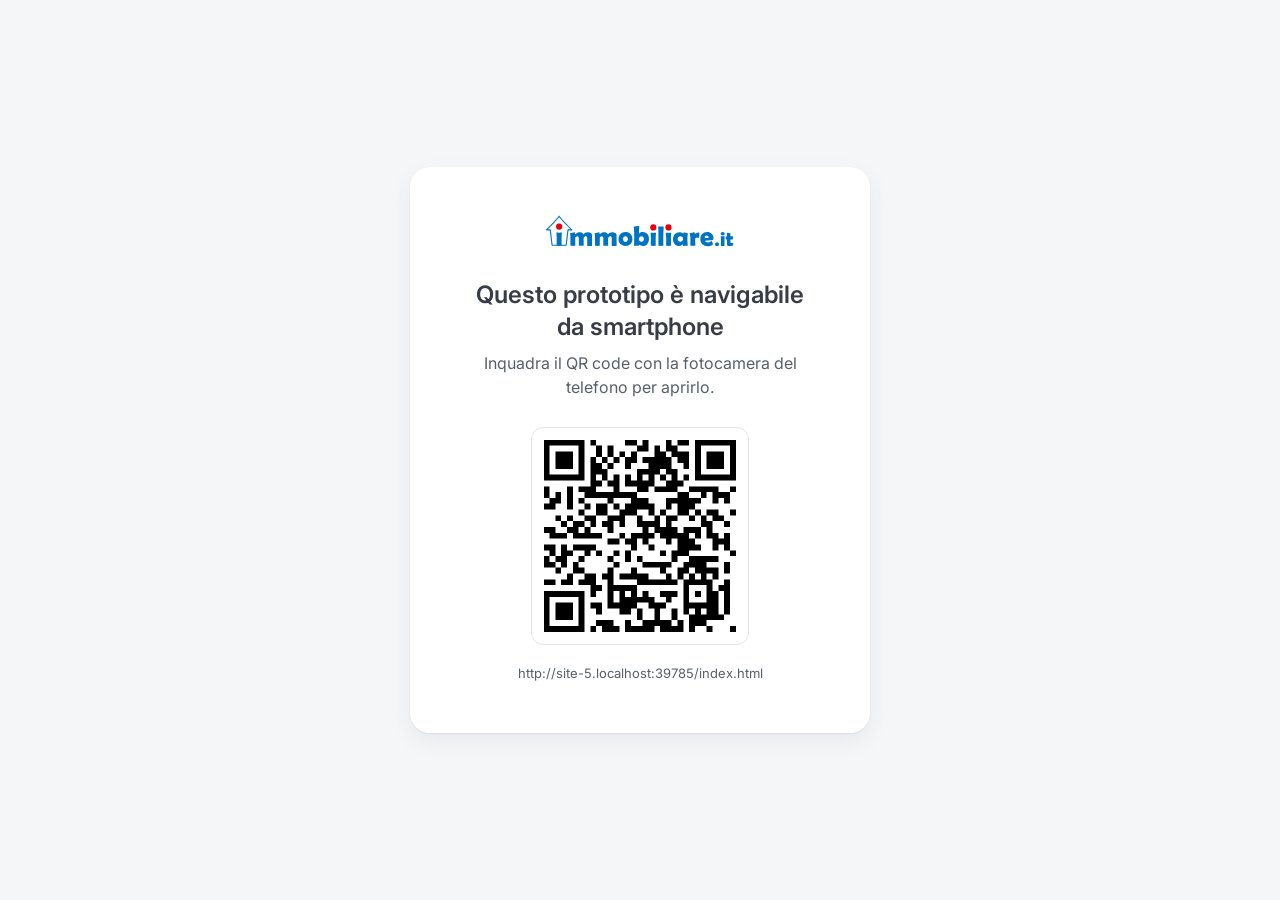
==== commit 00c2b236: "Add files via upload" ====
--- a/index.html
+++ b/index.html
@@ -7,7 +7,7 @@
 <title>Immobiliare.it · Prototipo entry point Mutui</title>
 <link rel="preconnect" href="https://fonts.googleapis.com"><link rel="preconnect" href="https://fonts.gstatic.com" crossorigin>
 <link href="https://fonts.googleapis.com/css2?family=Inter:wght@400;500;600&display=swap" rel="stylesheet">
-<link rel="stylesheet" href="style.css">
+<link rel="stylesheet" href="style.css?v=202611161301">
 </head>
 <body>
 
@@ -132,6 +132,6 @@
 </div>
 
 <script src="js/qrcode.js"></script>
-<script src="app.js"></script>
+<script src="app.js?v=202611161301"></script>
 </body>
 </html>
